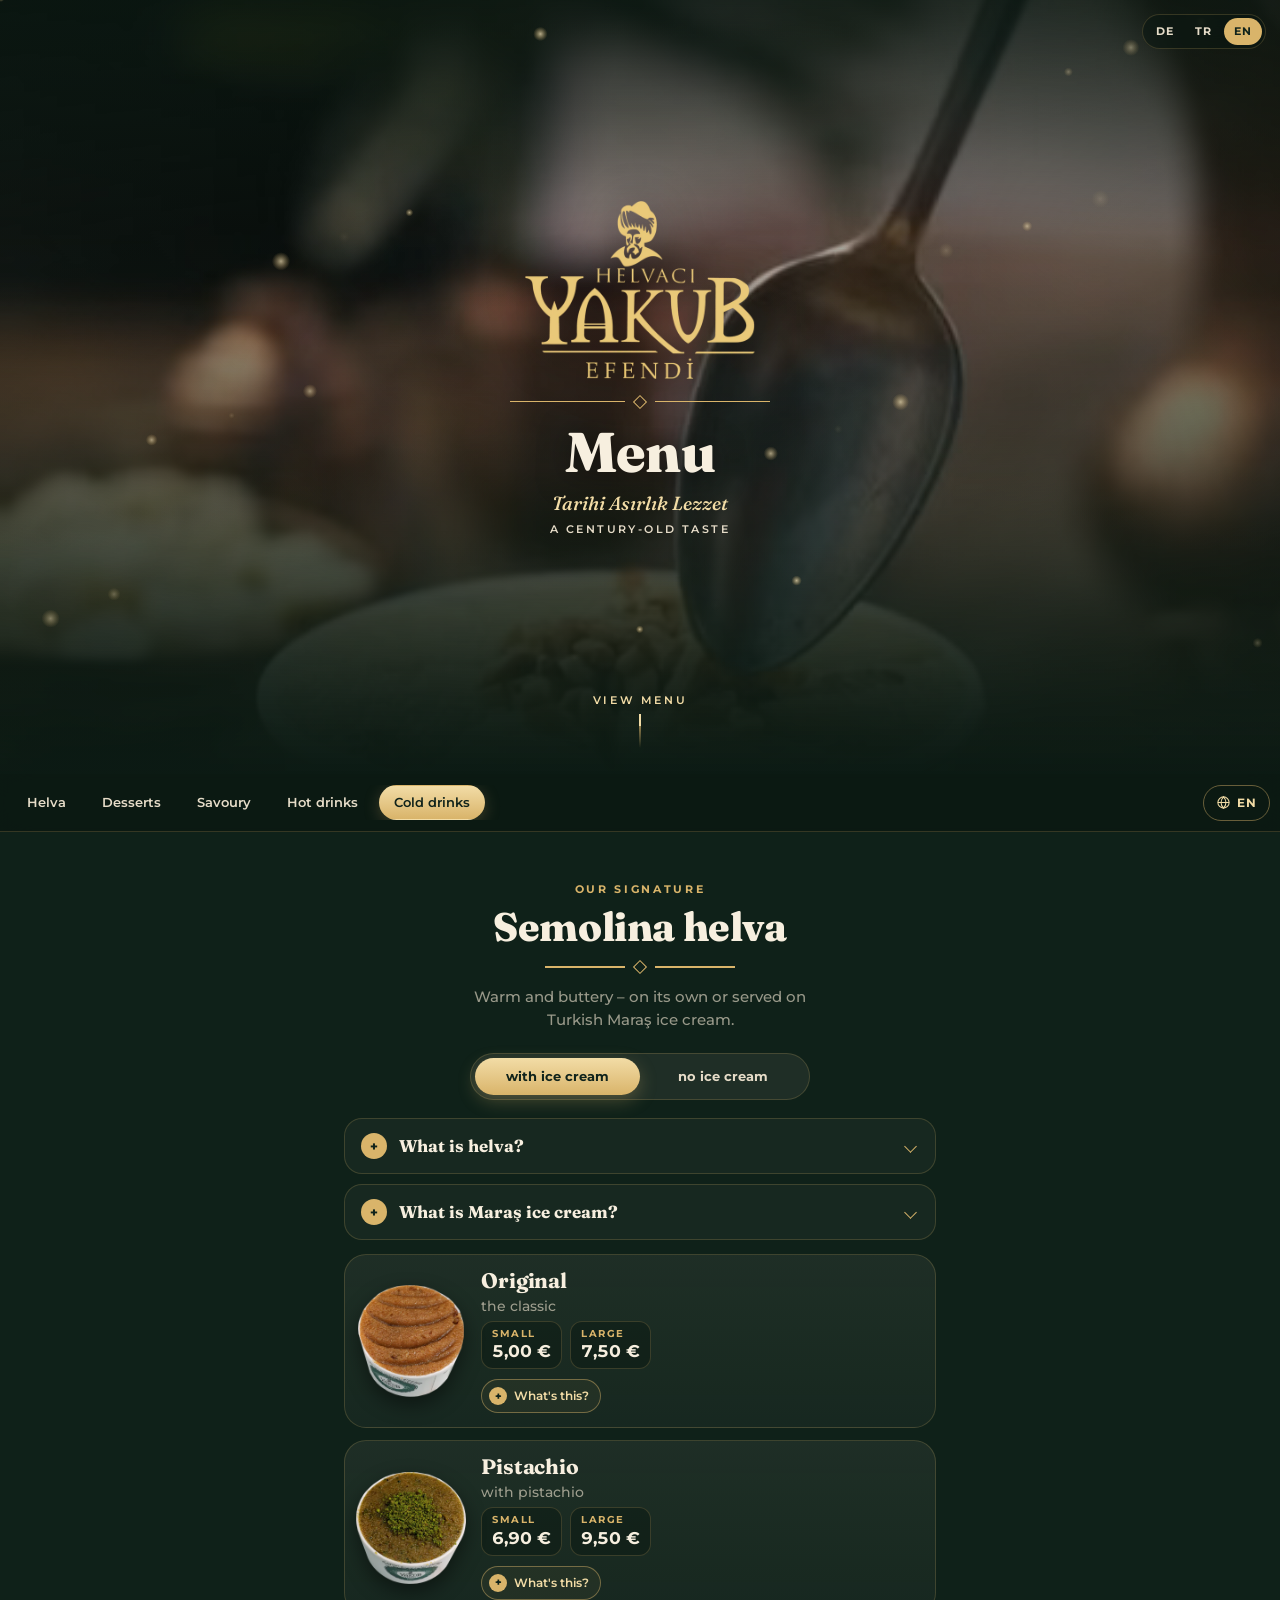
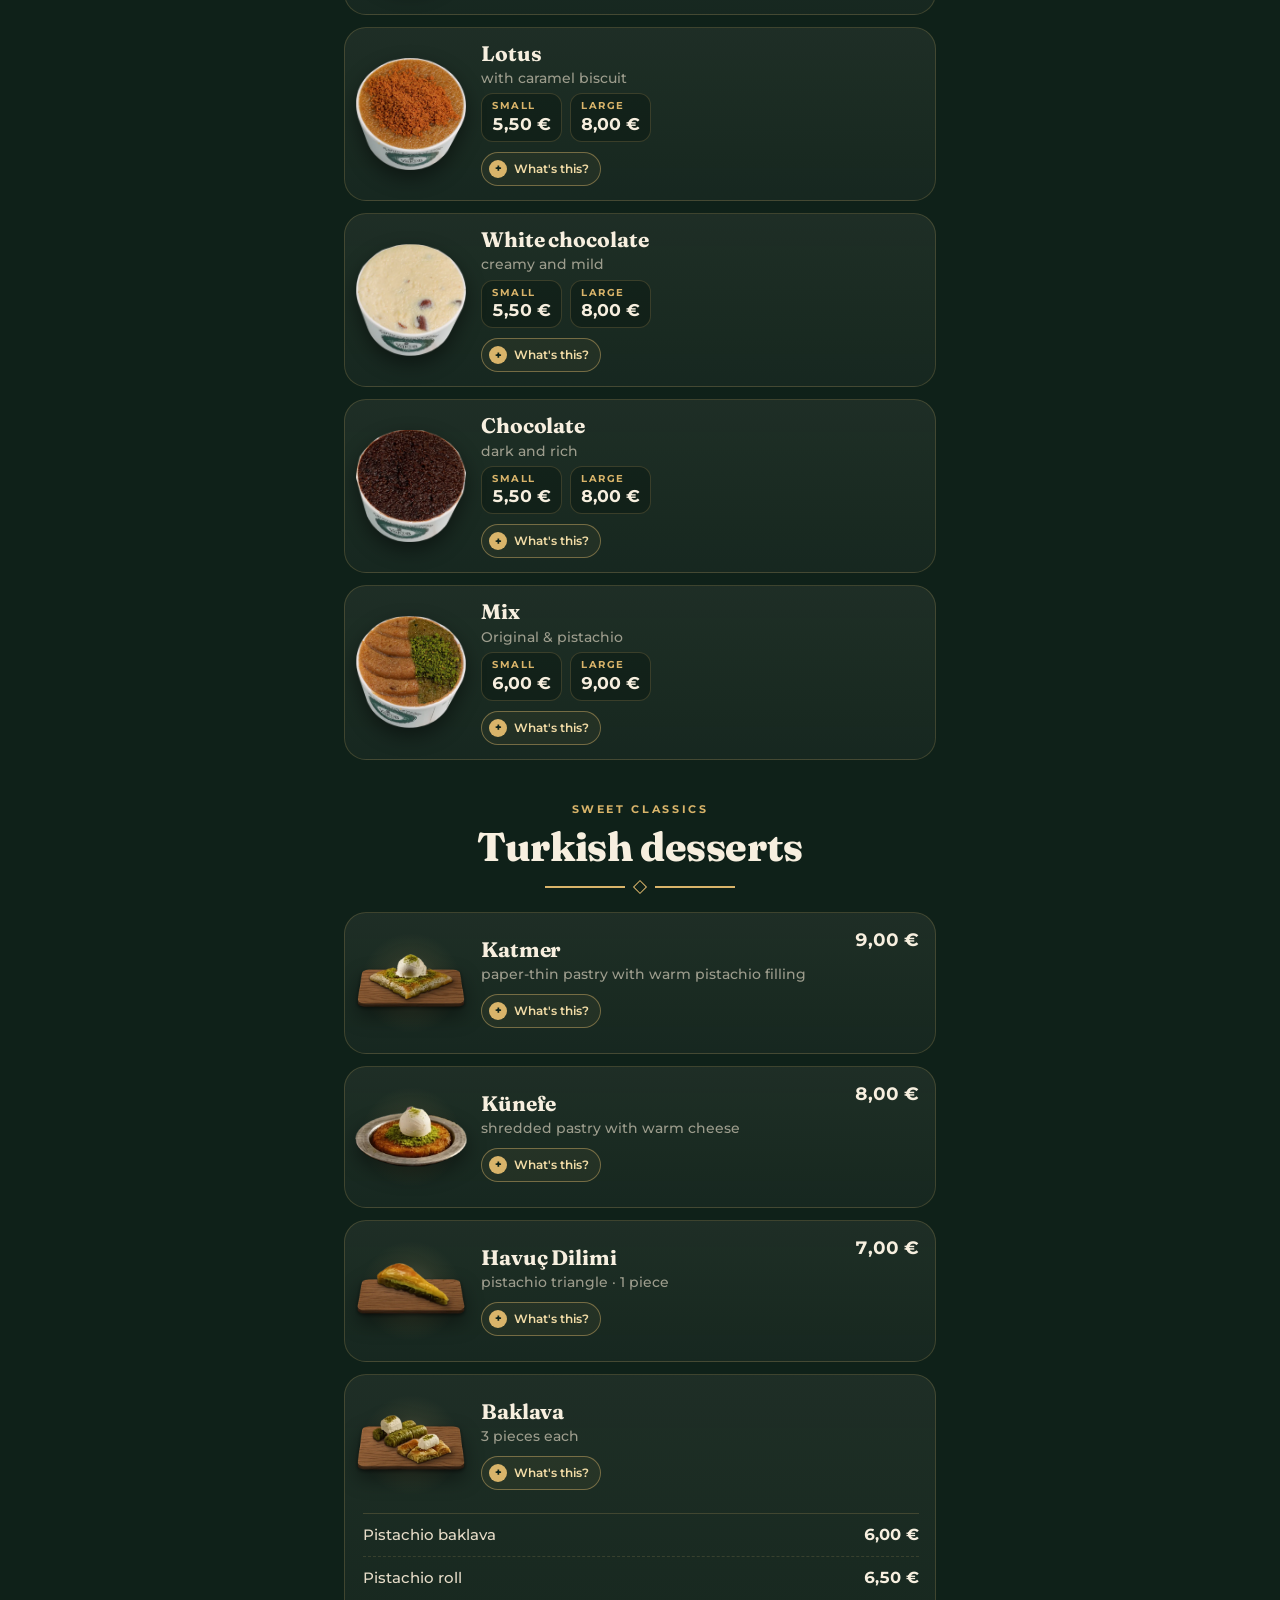
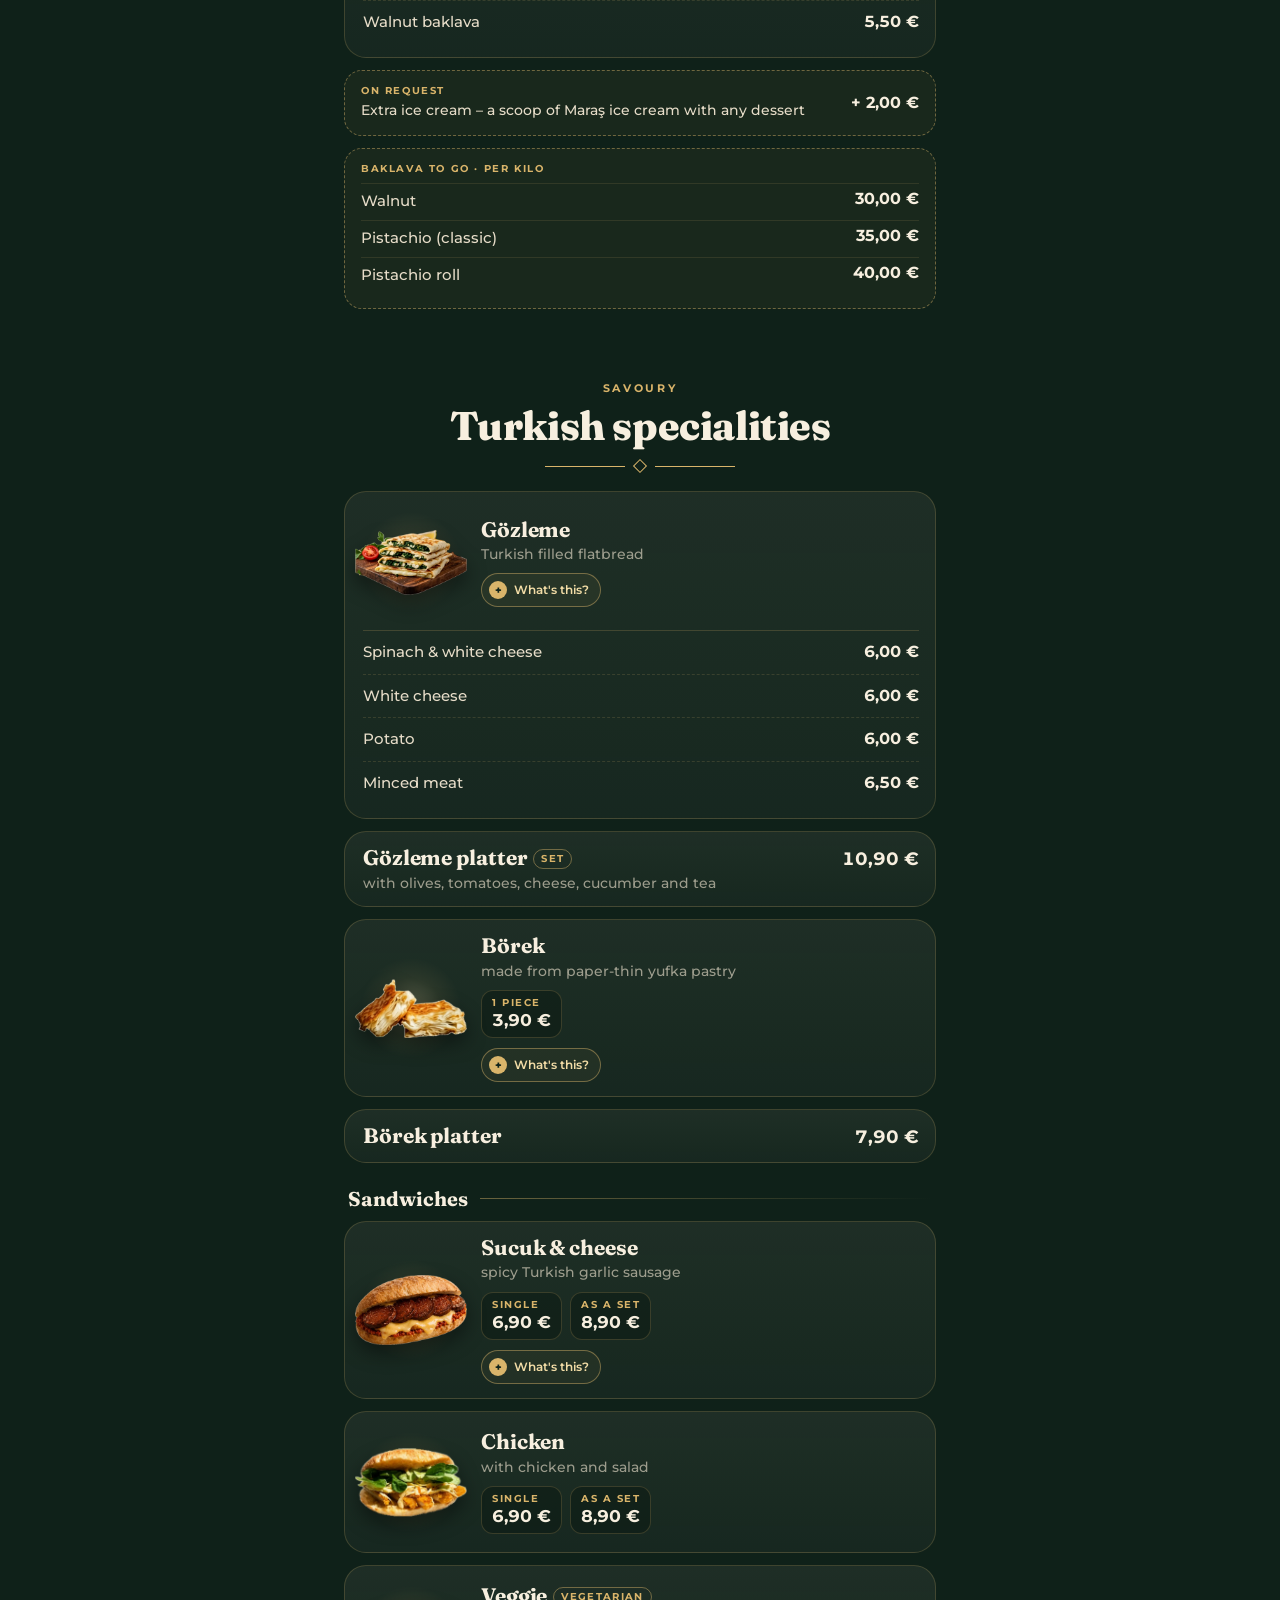
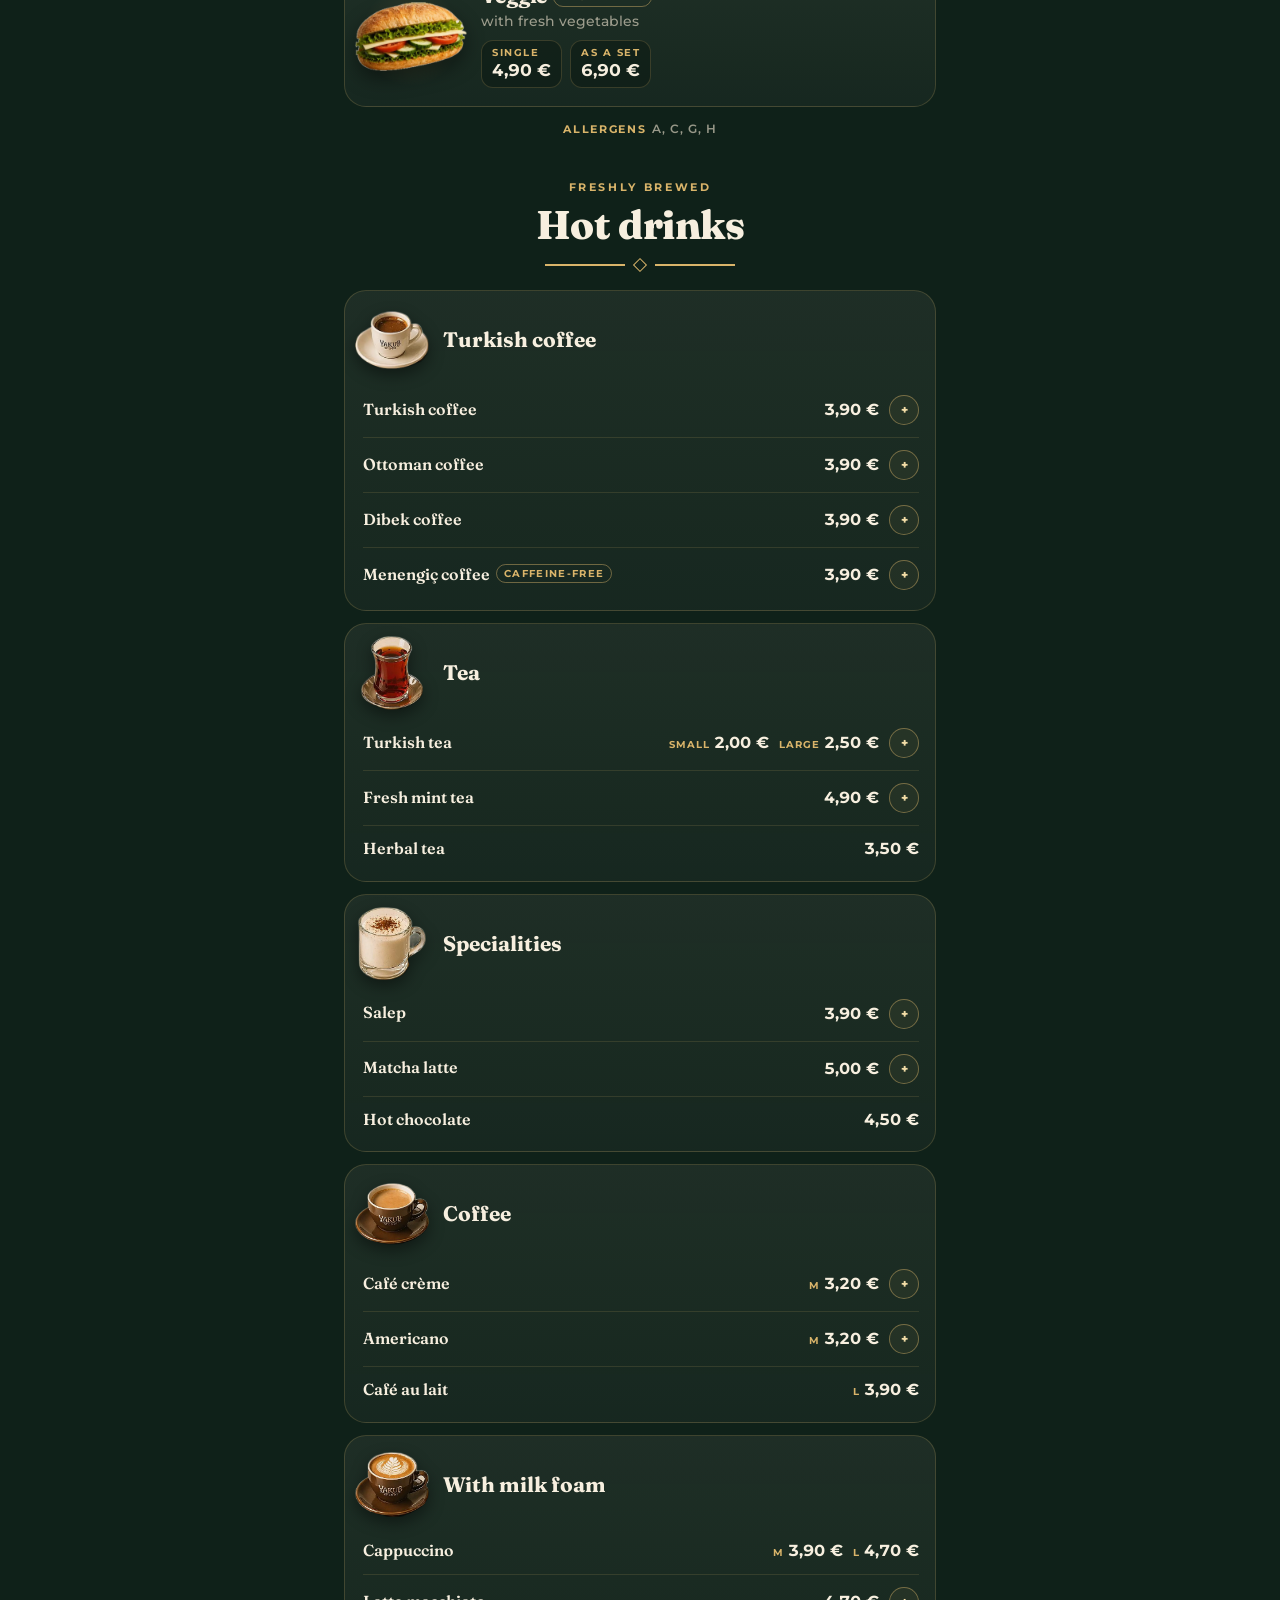
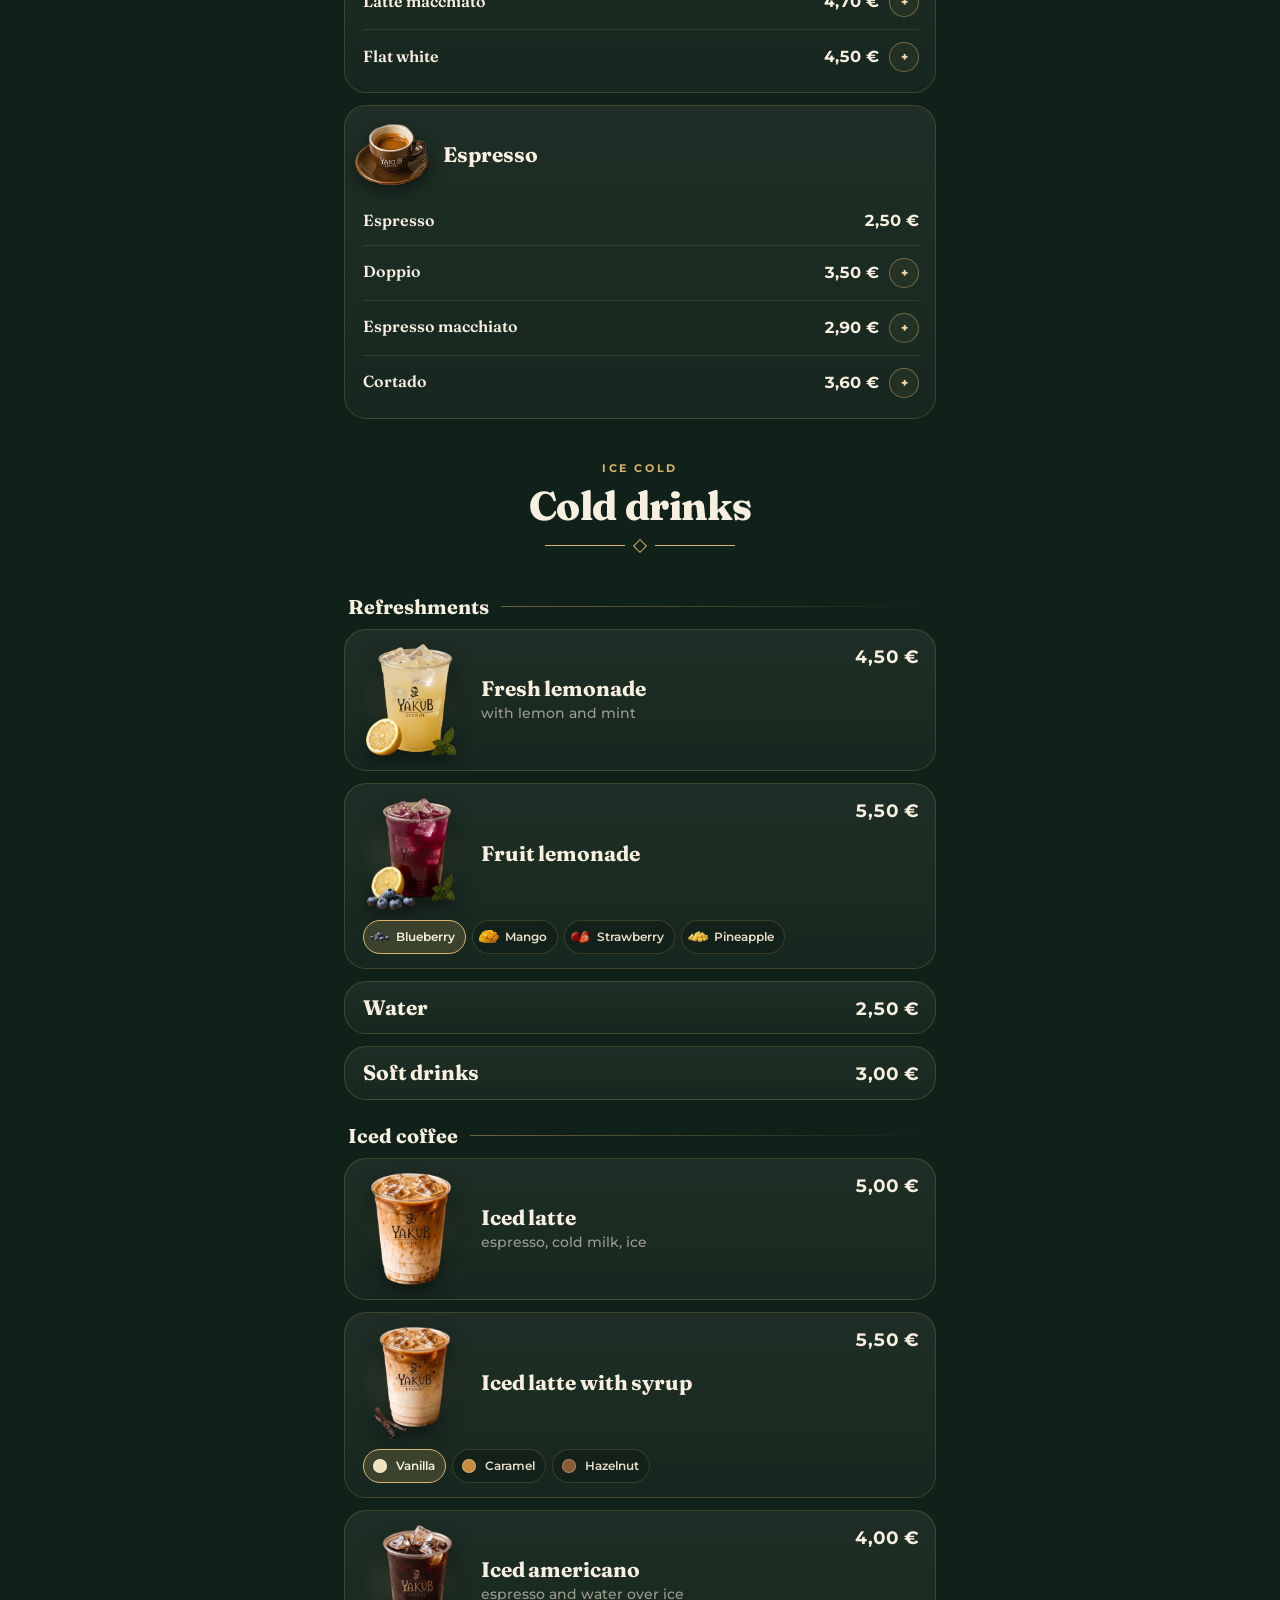
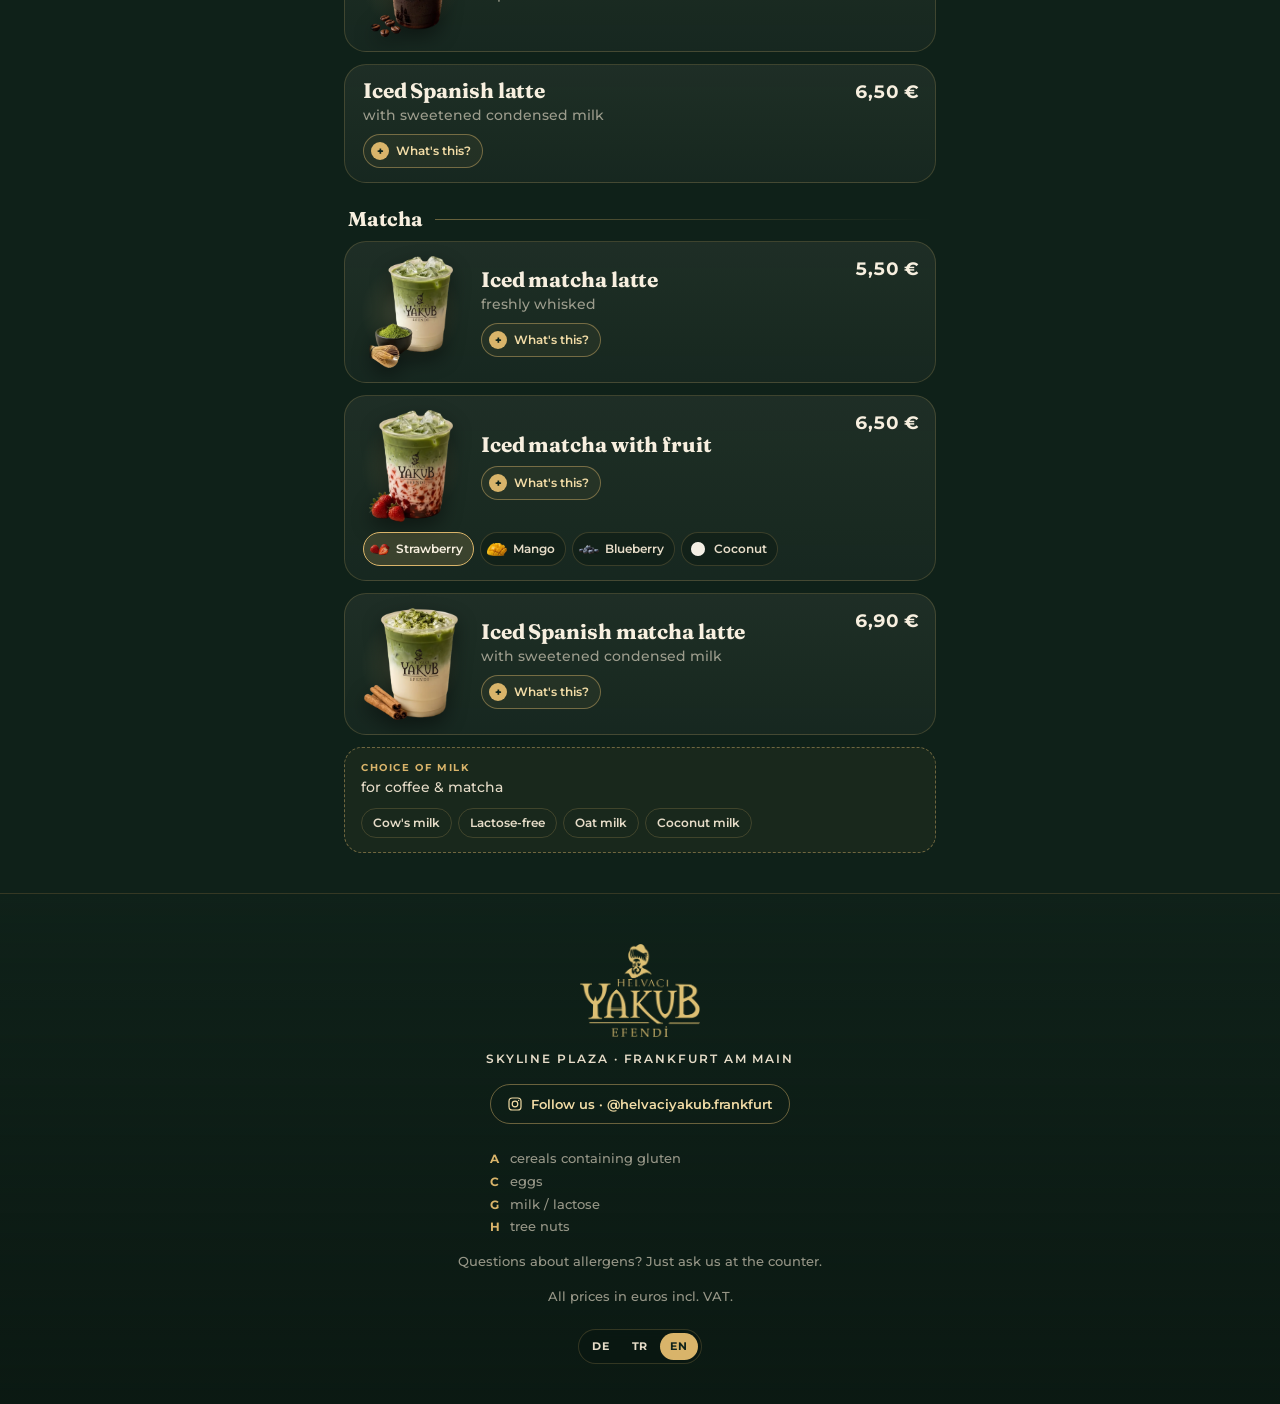
==== index.html @ 29be6451 "Digitale Speisekarte für den QR-Code Handy-Speisekarte im Stil der Bildschirmkarten: Helva mit Umsch" ====
<!doctype html>
<html lang="de">
  <head>
    <meta charset="utf-8" />
    <meta name="viewport" content="width=device-width, initial-scale=1, viewport-fit=cover" />
    <meta name="theme-color" content="#0f2119" />
    <meta name="color-scheme" content="dark" />
    <title>Helvacı Yakub Efendi – Speisekarte</title>
    <script>document.documentElement.classList.add("js");</script>
    <meta name="description" content="Speisekarte von Helvacı Yakub Efendi, Skyline Plaza Frankfurt: Buttergrießhelva, türkische Desserts, Spezialitäten und Getränke." />
    <link rel="icon" href="assets/brand/icon-48.png" />
    <link rel="apple-touch-icon" href="assets/brand/icon-180.png" />
    <link rel="preload" as="image" href="assets/video/hero.jpg" />
    <link rel="preload" href="assets/fonts/fraunces-normal-latin.woff2" as="font" type="font/woff2" crossorigin />
    <link rel="preload" href="assets/fonts/montserrat-latin.woff2" as="font" type="font/woff2" crossorigin />
    <style>
      @font-face {
        font-family: "Fraunces";
        font-style: normal;
        font-weight: 100 900;
        font-display: swap;
        src: url(assets/fonts/fraunces-normal-latin.woff2) format("woff2");
        unicode-range: U+0000-00FF, U+0131, U+0152-0153, U+02BB-02BC, U+02C6, U+02DA, U+02DC, U+0304, U+0308,
          U+0329, U+2000-206F, U+20AC, U+2122, U+2191, U+2193, U+2212, U+2215, U+FEFF, U+FFFD;
      }
      @font-face {
        font-family: "Fraunces";
        font-style: normal;
        font-weight: 100 900;
        font-display: swap;
        src: url(assets/fonts/fraunces-normal-latin-ext.woff2) format("woff2");
        unicode-range: U+0100-02BA, U+02BD-02C5, U+02C7-02CC, U+02CE-02D7, U+02DD-02FF, U+0304, U+0308, U+0329,
          U+1D00-1DBF, U+1E00-1E9F, U+1EF2-1EFF, U+2020, U+20A0-20AB, U+20AD-20C4, U+2113, U+2C60-2C7F, U+A720-A7FF;
      }
      @font-face {
        font-family: "Montserrat";
        font-style: normal;
        font-weight: 100 900;
        font-display: swap;
        src: url(assets/fonts/montserrat-latin.woff2) format("woff2");
        unicode-range: U+0000-00FF, U+0131, U+0152-0153, U+02BB-02BC, U+02C6, U+02DA, U+02DC, U+0304, U+0308,
          U+0329, U+2000-206F, U+20AC, U+2122, U+2191, U+2193, U+2212, U+2215, U+FEFF, U+FFFD;
      }
      @font-face {
        font-family: "Montserrat";
        font-style: normal;
        font-weight: 100 900;
        font-display: swap;
        src: url(assets/fonts/montserrat-latin-ext.woff2) format("woff2");
        unicode-range: U+0100-02BA, U+02BD-02C5, U+02C7-02CC, U+02CE-02D7, U+02DD-02FF, U+0304, U+0308, U+0329,
          U+1D00-1DBF, U+1E00-1E9F, U+1EF2-1EFF, U+2020, U+20A0-20AB, U+20AD-20C4, U+2113, U+2C60-2C7F, U+A720-A7FF;
      }
      @font-face {
        font-family: "Fraunces";
        font-style: italic;
        font-weight: 100 900;
        font-display: swap;
        src: url(assets/fonts/fraunces-italic-slogan.woff2) format("woff2");
      }
      :root {
        --bg: #0f2119;
        --bg-deep: #0a1711;
        --panel: rgba(247, 239, 223, 0.035);
        --panel-2: rgba(247, 239, 223, 0.065);
        --line: rgba(217, 180, 106, 0.2);
        --line-2: rgba(217, 180, 106, 0.45);
        --gold: #d9b46a;
        --gold-2: #f2dca6;
        --cream: #f7efdf;
        --cream-2: #e6dcc8;
        --muted: rgba(230, 220, 200, 0.64);
        --ease: cubic-bezier(0.2, 0.8, 0.2, 1);
        --r: 22px;
        --nav-h: 58px;
      }
      * { box-sizing: border-box; margin: 0; padding: 0; }
      html { -webkit-text-size-adjust: 100%; scroll-behavior: smooth; background: var(--bg-deep); }
      body {
        min-height: 100vh;
        background: var(--bg);
        color: var(--cream);
        font: 500 15px/1.5 "Montserrat", system-ui, sans-serif;
        -webkit-font-smoothing: antialiased;
        overflow-x: hidden;
      }
      img, video { display: block; max-width: 100%; }
      button { font: inherit; color: inherit; background: none; border: 0; cursor: pointer; -webkit-tap-highlight-color: transparent; }
      a { color: inherit; }
      .serif { font-family: "Fraunces", Georgia, serif; }

      /* ---------- Hintergrund (fest): grüne Lichter, osmanisches Muster ---------- */
      #bg { position: fixed; inset: 0; z-index: -1; overflow: hidden; background: var(--bg); pointer-events: none; }
      #bg::before {
        content: ""; position: absolute; inset: -20%;
        background:
          radial-gradient(40% 30% at 50% 0%, rgba(217, 180, 106, 0.12), transparent 70%),
          radial-gradient(60% 45% at 15% 30%, rgba(52, 104, 82, 0.45), transparent 70%),
          radial-gradient(55% 40% at 90% 75%, rgba(44, 90, 72, 0.35), transparent 70%);
        animation: drift 26s ease-in-out infinite alternate;
      }
      #bg::after {
        content: ""; position: absolute; inset: 0; opacity: 0.07;
        background-image: url("data:image/svg+xml,%3Csvg%20xmlns%3D%27http%3A//www.w3.org/2000/svg%27%20width%3D%27120%27%20height%3D%27120%27%20viewBox%3D%270%200%20120%20120%27%3E%3Cg%20fill%3D%27none%27%20stroke%3D%27%23d9b46a%27%20stroke-width%3D%271.5%27%3E%3Cpath%20d%3D%27M60%2018%20L72%2048%20L102%2060%20L72%2072%20L60%20102%20L48%2072%20L18%2060%20L48%2048%20Z%27/%3E%3Cpath%20d%3D%27M30%2030%20L90%2030%20L90%2090%20L30%2090%20Z%27%20transform%3D%27rotate%2845%2060%2060%29%27/%3E%3Ccircle%20cx%3D%2760%27%20cy%3D%2760%27%20r%3D%279%27/%3E%3Ccircle%20cx%3D%270%27%20cy%3D%270%27%20r%3D%275%27/%3E%3Ccircle%20cx%3D%27120%27%20cy%3D%270%27%20r%3D%275%27/%3E%3Ccircle%20cx%3D%270%27%20cy%3D%27120%27%20r%3D%275%27/%3E%3Ccircle%20cx%3D%27120%27%20cy%3D%27120%27%20r%3D%275%27/%3E%3C/g%3E%3C/svg%3E");
        background-size: 120px 120px;
        -webkit-mask-image: linear-gradient(to bottom, transparent, #000 25%, #000 75%, transparent);
        mask-image: linear-gradient(to bottom, transparent, #000 25%, #000 75%, transparent);
      }
      @keyframes drift { from { transform: translate3d(-3%, -2%, 0) scale(1); } to { transform: translate3d(3%, 2%, 0) scale(1.06); } }

      /* ---------- Kopf mit Video ---------- */
      .hero { position: relative; height: min(86svh, 780px); min-height: 560px; overflow: hidden; display: grid; place-items: center; isolation: isolate; }
      .hero-v { position: absolute; inset: 0; width: 100%; height: 100%; object-fit: cover; z-index: -2; transform: scale(1.06); animation: heroZoom 14s ease-out forwards; }
      @keyframes heroZoom { to { transform: scale(1); } }
      .hero-shade {
        position: absolute; inset: 0; z-index: -1;
        background:
          radial-gradient(120% 70% at 50% 42%, rgba(10, 23, 17, 0.12), rgba(10, 23, 17, 0.7) 78%),
          linear-gradient(to bottom, rgba(10, 23, 17, 0.7) 0%, rgba(10, 23, 17, 0.12) 30%, rgba(15, 33, 25, 0.5) 70%, var(--bg) 100%);
      }
      #dust { position: absolute; inset: 0; width: 100%; height: 100%; z-index: 0; pointer-events: none; }
      .hero-in { position: relative; z-index: 1; text-align: center; padding: 0 24px; margin-top: -4svh; }
      .logo-wrap { position: relative; width: min(56vw, 230px); margin: 0 auto; aspect-ratio: 520 / 402; }
      .js .logo-wrap { opacity: 0; transform: translateY(10px) scale(0.96); animation: rise 1.1s var(--ease) 0.15s forwards; }
      .logo-wrap img { width: 100%; height: 100%; filter: drop-shadow(0 6px 24px rgba(0, 0, 0, 0.45)); }
      .logo-shine {
        position: absolute; inset: 0; overflow: hidden;
        -webkit-mask: url("assets/brand/logo-gold.webp") center / 100% 100% no-repeat; mask: url("assets/brand/logo-gold.webp") center / 100% 100% no-repeat;
      }
      .logo-shine::after {
        content: ""; position: absolute; top: -20%; bottom: -20%; width: 45%; left: -60%;
        background: linear-gradient(100deg, transparent, rgba(255, 248, 225, 0.95), transparent);
        animation: shine 5.5s var(--ease) 1.2s infinite;
      }
      @keyframes shine { 0% { left: -60%; } 22%, 100% { left: 120%; } }
      .orn { display: flex; align-items: center; justify-content: center; gap: 10px; margin: 18px auto 0; width: min(64vw, 260px); }
      .orn i { flex: 1; height: 1.5px; background: var(--gold); transition: transform 1s var(--ease) 0.2s; }
      .js .orn i { transform: scaleX(0); }
      .orn i:first-child { transform-origin: 100% 50%; }
      .orn i:last-child { transform-origin: 0 50%; }
      .orn b { width: 10px; height: 10px; border: 1.5px solid var(--gold); transform: rotate(45deg); transition: transform 0.7s var(--ease); }
      .js .orn b { transform: rotate(45deg) scale(0); }
      .js .ready .hero .orn i, .js .in .orn i { transform: scaleX(1); }
      .js .ready .hero .orn b, .js .in .orn b { transform: rotate(45deg) scale(1); }
      .hero .orn i { transition-delay: 0.7s; }
      .hero .orn b { transition-delay: 0.55s; }
      .hero h1 { font: 800 clamp(40px, 12vw, 56px)/1.04 "Fraunces", serif; letter-spacing: -0.015em; margin-top: 16px; text-shadow: 0 4px 30px rgba(0, 0, 0, 0.5); }
      .slogan { font: italic 500 19px/1.3 "Fraunces", serif; color: var(--gold-2); margin-top: 10px; }
      .slogan-sub { font: 600 11px/1.4 "Montserrat", sans-serif; letter-spacing: 0.22em; text-transform: uppercase; color: var(--cream-2); margin-top: 6px; }
      .js .hero h1 { opacity: 0; animation: rise 1s var(--ease) 0.6s forwards; }
      .js .slogan { opacity: 0; animation: rise 1s var(--ease) 0.8s forwards; }
      .js .slogan-sub { opacity: 0; animation: rise 1s var(--ease) 0.95s forwards; }
      .slogan-sub:empty { display: none; }
      @keyframes rise { to { opacity: 1; transform: none; } }
      .cue { position: absolute; bottom: 26px; left: 0; right: 0; width: max-content; margin: 0 auto; z-index: 2; display: flex; flex-direction: column; align-items: center; gap: 8px; text-decoration: none; font: 600 11px/1 "Montserrat"; letter-spacing: 0.24em; text-transform: uppercase; color: var(--gold-2); }
      .js .cue { opacity: 0; animation: rise 1s var(--ease) 1.3s forwards; }
      .cue i { width: 1.5px; height: 34px; background: linear-gradient(var(--gold), transparent); position: relative; overflow: hidden; }
      .cue i::after { content: ""; position: absolute; left: 0; width: 100%; height: 12px; background: var(--gold-2); animation: drop 2s ease-in-out infinite; }
      @keyframes drop { from { top: -12px; } to { top: 34px; } }

      /* ---------- Sprachwahl ---------- */
      .lang { display: inline-flex; gap: 2px; padding: 3px; border-radius: 99px; background: rgba(10, 23, 17, 0.55); border: 1px solid var(--line); backdrop-filter: blur(10px); -webkit-backdrop-filter: blur(10px); }
      .lang button { font: 700 11px/1 "Montserrat"; letter-spacing: 0.08em; padding: 8px 10px; border-radius: 99px; color: var(--cream-2); transition: background 0.3s, color 0.3s; }
      .lang button[aria-pressed="true"] { background: var(--gold); color: #10231b; }
      .hero > .lang { position: absolute; top: max(14px, env(safe-area-inset-top)); right: 14px; z-index: 3; }
      .js .hero > .lang { opacity: 0; animation: rise 0.8s var(--ease) 0.4s forwards; }

      /* ---------- Navigation (klebt oben) ---------- */
      .nav { position: sticky; top: 0; z-index: 30; display: flex; align-items: center; gap: 8px; height: var(--nav-h); padding: 0 10px 0 0; background: rgba(11, 24, 18, 0.82); backdrop-filter: blur(16px) saturate(1.2); -webkit-backdrop-filter: blur(16px) saturate(1.2); border-bottom: 1px solid var(--line); }
      .chips { flex: 1; display: flex; gap: 6px; overflow-x: auto; scrollbar-width: none; padding: 0 12px; scroll-snap-type: x proximity; -webkit-mask-image: linear-gradient(90deg, transparent, #000 12px, #000 calc(100% - 18px), transparent); mask-image: linear-gradient(90deg, transparent, #000 12px, #000 calc(100% - 18px), transparent); }
      .chips::-webkit-scrollbar { display: none; }
      .chip { flex: none; display: inline-block; text-decoration: none; scroll-snap-align: start; font: 600 13px/1 "Montserrat"; padding: 10px 14px; border-radius: 99px; color: var(--cream-2); border: 1px solid transparent; transition: background 0.35s, color 0.35s, border-color 0.35s; white-space: nowrap; }
      .chip.on { background: linear-gradient(180deg, var(--gold-2), var(--gold)); color: #10231b; box-shadow: 0 4px 16px rgba(217, 180, 106, 0.25); }
      .lm { position: relative; flex: none; }
      .lm-btn { display: inline-flex; align-items: center; gap: 6px; height: 36px; padding: 0 12px; border-radius: 99px; border: 1px solid var(--line-2); font: 700 12px/1 "Montserrat"; letter-spacing: 0.08em; color: var(--gold-2); }
      .lm-btn svg { width: 15px; height: 15px; }
      .lm-menu { position: absolute; right: 0; top: 44px; display: grid; gap: 2px; padding: 6px; min-width: 132px; border-radius: 16px; background: rgba(11, 24, 18, 0.97); border: 1px solid var(--line-2); box-shadow: 0 16px 40px rgba(0, 0, 0, 0.5); opacity: 0; transform: translateY(-6px) scale(0.98); transform-origin: top right; pointer-events: none; transition: opacity 0.25s, transform 0.3s var(--ease); }
      .lm.open .lm-menu { opacity: 1; transform: none; pointer-events: auto; }
      .lm-menu button { display: flex; justify-content: space-between; align-items: center; gap: 12px; padding: 10px 12px; border-radius: 10px; font: 600 14px/1 "Montserrat"; color: var(--cream-2); text-align: left; }
      .lm-menu button small { font: 700 10px/1 "Montserrat"; letter-spacing: 0.12em; color: var(--gold); }
      .lm-menu button[aria-pressed="true"] { background: rgba(217, 180, 106, 0.16); color: var(--cream); }

      /* ---------- Kategorien ---------- */
      main { max-width: 620px; margin: 0 auto; padding: 8px 14px 40px; }
      .cat { padding-top: 44px; scroll-margin-top: calc(var(--nav-h) - 8px); }
      .cat-h { text-align: center; padding: 0 10px 20px; }
      .kicker { font: 700 11px/1 "Montserrat"; letter-spacing: 0.24em; text-transform: uppercase; color: var(--gold); }
      .cat-h h2 { font: 800 clamp(30px, 9vw, 40px)/1.08 "Fraunces", serif; letter-spacing: -0.01em; margin-top: 10px; }
      .cat-h .orn { margin-top: 14px; width: 190px; }
      .intro { color: var(--muted); margin: 14px auto 0; max-width: 34ch; font-size: 15px; }

      .js .rv { opacity: 0; transform: translateY(22px); transition: opacity 0.8s var(--ease), transform 0.8s var(--ease); transition-delay: var(--d, 0ms); }
      .js .rv.in { opacity: 1; transform: none; }

      /* Umschalter mit / ohne Eis */
      .mode { display: flex; justify-content: center; margin: 2px 0 18px; }
      .seg { position: relative; display: grid; grid-template-columns: 1fr 1fr; padding: 4px; border-radius: 99px; background: var(--panel-2); border: 1px solid var(--line); width: min(100%, 340px); }
      .seg::before { content: ""; position: absolute; top: 4px; bottom: 4px; left: 4px; width: calc(50% - 4px); border-radius: 99px; background: linear-gradient(180deg, var(--gold-2), var(--gold)); transition: transform 0.45s var(--ease); box-shadow: 0 6px 18px rgba(217, 180, 106, 0.28); }
      .seg[data-mode="ohne"]::before { transform: translateX(100%); }
      .seg button { position: relative; z-index: 1; font: 700 13px/1 "Montserrat"; padding: 12px 10px; border-radius: 99px; color: var(--cream-2); transition: color 0.35s; }
      .seg[data-mode="mit"] button[data-mode="mit"], .seg[data-mode="ohne"] button[data-mode="ohne"] { color: #10231b; }

      .goods { display: grid; gap: 10px; margin-bottom: 14px; }
      .list { display: grid; gap: 12px; }

      /* ---------- Produktkarte ---------- */
      .item { position: relative; border-radius: var(--r); background: linear-gradient(180deg, var(--panel-2), var(--panel)); border: 1px solid var(--line); overflow: hidden; }
      .item::before { content: ""; position: absolute; inset: 0; border-radius: inherit; pointer-events: none; background: linear-gradient(115deg, transparent 35%, rgba(242, 220, 166, 0.16) 50%, transparent 65%) -150% 0 / 250% 100% no-repeat; }
      .item.open::before { animation: sweep 1.2s var(--ease); }
      @keyframes sweep { to { background-position: 150% 0; } }
      .item.open { border-color: var(--line-2); }
      .item-main { display: grid; grid-template-columns: 96px 1fr auto; gap: 14px; align-items: center; padding: 14px 16px 14px 10px; }
      .item.nopic .item-main { grid-template-columns: 1fr auto; padding-left: 18px; }
      .pic { position: relative; width: 96px; height: 96px; display: grid; place-items: center; }
      .plate { position: absolute; inset: 6px; border-radius: 50%; background: radial-gradient(closest-side, rgba(242, 220, 166, 0.28), rgba(217, 180, 106, 0.08) 60%, transparent); }
      .pic img { position: absolute; max-width: 100%; max-height: 100%; object-fit: contain; filter: drop-shadow(0 8px 10px rgba(0, 0, 0, 0.45)); animation: float 6s ease-in-out infinite; animation-delay: var(--fd, 0s); transition: opacity 0.45s ease; }
      .pic img.b { opacity: 0; }
      @keyframes float { 0%, 100% { transform: translateY(0); } 50% { transform: translateY(-3px); } }
      .txt { min-width: 0; }
      .txt h3 { font: 700 21px/1.12 "Fraunces", serif; letter-spacing: -0.005em; }
      .sub { color: var(--muted); font-size: 13.5px; line-height: 1.35; margin-top: 4px; }
      .tag { display: inline-block; vertical-align: 3px; margin-left: 6px; font: 700 9.5px/1 "Montserrat"; letter-spacing: 0.14em; text-transform: uppercase; color: var(--gold); border: 1px solid var(--line-2); border-radius: 99px; padding: 4px 7px; }
      .price { font: 700 18px/1 "Montserrat"; font-variant-numeric: tabular-nums; white-space: nowrap; text-align: right; align-self: start; padding-top: 4px; }
      .what { display: inline-flex; align-items: center; gap: 7px; margin-top: 10px; font: 600 12px/1 "Montserrat"; color: var(--gold-2); padding: 7px 11px 7px 7px; border-radius: 99px; border: 1px solid var(--line-2); background: rgba(217, 180, 106, 0.06); transition: background 0.3s; }
      .what .q { width: 18px; height: 18px; border-radius: 50%; display: grid; place-items: center; background: var(--gold); color: #10231b; font: 800 11px/1 "Montserrat"; transition: transform 0.45s var(--ease); }
      .open .what { background: rgba(217, 180, 106, 0.16); }
      .open .what .q { transform: rotate(135deg); }
      .what .x { display: none; }

      /* Preis-Kacheln (Helva, Sandwiches, Größen) */
      .pills { display: flex; gap: 8px; margin-top: 10px; flex-wrap: wrap; }
      .pill { min-width: 78px; padding: 7px 10px 8px; border-radius: 12px; background: rgba(10, 23, 17, 0.45); border: 1px solid var(--line); }
      .pill small { display: block; font: 700 9.5px/1 "Montserrat"; letter-spacing: 0.16em; text-transform: uppercase; color: var(--gold); }
      .pill b { display: block; margin-top: 5px; font: 700 17px/1 "Montserrat"; font-variant-numeric: tabular-nums; }
      .pill b.flip { animation: flip 0.5s var(--ease); }
      @keyframes flip { 0% { opacity: 1; transform: none; } 45% { opacity: 0; transform: translateY(-8px); } 55% { opacity: 0; transform: translateY(8px); } 100% { opacity: 1; transform: none; } }

      /* Sorten */
      .flavors { display: flex; flex-wrap: wrap; gap: 6px; margin: -4px 16px 14px 18px; }
      .fl { display: inline-flex; align-items: center; gap: 6px; font: 600 12px/1 "Montserrat"; padding: 6px 10px 6px 6px; border-radius: 99px; border: 1px solid var(--line); background: rgba(10, 23, 17, 0.4); color: var(--cream-2); transition: all 0.3s; }
      .fl img { width: 20px; height: 20px; object-fit: contain; }
      .fl .dot { width: 14px; height: 14px; border-radius: 50%; margin: 3px; box-shadow: inset 0 0 0 1px rgba(255, 255, 255, 0.25); }
      .fl.on { border-color: var(--gold); background: rgba(217, 180, 106, 0.18); color: var(--cream); }

      /* Varianten-Liste */
      .vars { list-style: none; margin: -2px 16px 14px 18px; border-top: 1px solid var(--line); }
      .vars li { display: flex; align-items: baseline; gap: 8px; padding: 10px 0; border-bottom: 1px dashed rgba(217, 180, 106, 0.16); }
      .vars li:last-child { border-bottom: 0; }
      .vars span { flex: 1; font-size: 15px; color: var(--cream-2); }
      .vars b { font: 700 16px/1 "Montserrat"; font-variant-numeric: tabular-nums; }

      /* Erklär-Fläche */
      .more { display: grid; grid-template-rows: 1fr; transition: grid-template-rows 0.55s var(--ease); }
      .js .more { grid-template-rows: 0fr; }
      .js .open > .more { grid-template-rows: 1fr; }
      .more-in { min-height: 0; overflow: hidden; }
      .explain { display: grid; grid-template-columns: 1fr; gap: 14px; align-items: center; margin: 0 14px 16px; padding: 14px; border-radius: 18px; background: rgba(10, 23, 17, 0.55); border: 1px solid var(--line); transition: opacity 0.5s ease 0.1s, transform 0.6s var(--ease) 0.1s; }
      .js .explain { opacity: 0; transform: translateY(-8px); }
      .js .open .explain { opacity: 1; transform: none; }
      .explain.wide { grid-template-columns: 1fr; }
      .media { position: relative; border-radius: 14px; overflow: hidden; aspect-ratio: 16 / 10; max-height: 220px; background: radial-gradient(closest-side, rgba(242, 220, 166, 0.22), rgba(217, 180, 106, 0.05) 70%, transparent); }
      .media video, .media .vposter { position: absolute; inset: 0; width: 100%; height: 100%; object-fit: cover; transform: scale(1.08); transition: transform 1.4s var(--ease); }
      .open .media video, .open .media .vposter, html:not(.js) .media .vposter { transform: scale(1); }
      html:not(.js) .media video { display: none; }
      .media.img img { position: absolute; inset: 8% 10%; width: 80%; height: 84%; object-fit: contain; filter: drop-shadow(0 10px 14px rgba(0, 0, 0, 0.5)); }
      .open .media.img img { animation: kb 9s ease-in-out infinite alternate; }
      @keyframes kb { from { transform: scale(1) translateY(0); } to { transform: scale(1.08) translateY(-3%); } }
      .media::after { content: ""; position: absolute; inset: 0; border-radius: inherit; box-shadow: inset 0 0 0 1px rgba(242, 220, 166, 0.25); pointer-events: none; }
      .explain p { font-size: 14.5px; line-height: 1.55; color: var(--cream-2); }
      .explain .e-h { font: 700 11px/1 "Montserrat"; letter-spacing: 0.2em; text-transform: uppercase; color: var(--gold); margin-bottom: 8px; }
      .explain.vid { grid-template-columns: 1fr; }
      .explain.vid .media { aspect-ratio: 1 / 1; max-height: 340px; }

      /* Gut zu wissen (Helva) */
      .good { border-radius: 18px; border: 1px solid var(--line); background: var(--panel); overflow: hidden; }
      .good > button { width: 100%; display: flex; align-items: center; gap: 12px; padding: 14px 16px; text-align: left; }
      .good .q { flex: none; width: 26px; height: 26px; border-radius: 50%; display: grid; place-items: center; background: var(--gold); color: #10231b; font: 800 13px/1 "Montserrat"; transition: transform 0.45s var(--ease); }
      .good.open .q { transform: rotate(135deg); }
      .good .gt { flex: 1; font: 700 17px/1.2 "Fraunces", serif; }
      .good .chev { width: 9px; height: 9px; border-right: 1.5px solid var(--gold); border-bottom: 1.5px solid var(--gold); transform: rotate(45deg); transition: transform 0.45s var(--ease); margin-right: 4px; }
      .good.open .chev { transform: rotate(225deg); }
      .good .explain { margin-top: 0; }

      /* Gruppen (Getränke) */
      .group { border-radius: var(--r); border: 1px solid var(--line); background: linear-gradient(180deg, var(--panel-2), var(--panel)); overflow: hidden; }
      .group-h { display: flex; align-items: center; gap: 14px; padding: 12px 16px 6px 10px; }
      .gpic { position: relative; width: 74px; height: 74px; display: grid; place-items: center; flex: none; }
      .gpic img { position: absolute; max-width: 100%; max-height: 100%; object-fit: contain; filter: drop-shadow(0 6px 8px rgba(0, 0, 0, 0.45)); animation: float 6s ease-in-out infinite; animation-delay: var(--fd, 0s); }
      .group-h h3 { font: 700 21px/1.12 "Fraunces", serif; }
      .sgroup-h { display: flex; align-items: center; gap: 12px; margin: 26px 4px 12px; }
      .sgroup-h h3 { font: 700 20px/1 "Fraunces", serif; white-space: nowrap; }
      .sgroup-h::after { content: ""; flex: 1; height: 1px; background: linear-gradient(90deg, var(--line-2), transparent); }
      .sgroup-h .cols { display: flex; gap: 8px; order: 3; }
      .rows { list-style: none; padding: 0 16px 8px 18px; }
      .rowi { border-top: 1px solid rgba(217, 180, 106, 0.14); }
      .rowi:first-child { border-top: 0; }
      .row-main { display: flex; align-items: center; gap: 10px; padding: 12px 0; }
      .row-main .rt { flex: 1; min-width: 0; }
      .row-main .rn { font: 600 16px/1.25 "Fraunces", serif; color: var(--cream); }
      .row-main .rs { display: block; font-size: 12.5px; color: var(--muted); margin-top: 2px; }
      .row-main .rp { font: 700 16px/1 "Montserrat"; font-variant-numeric: tabular-nums; white-space: nowrap; }
      .row-main .rp em { font-style: normal; font: 700 10px/1 "Montserrat"; letter-spacing: 0.1em; color: var(--gold); margin: 0 4px 0 10px; text-transform: uppercase; }
      .row-main .rp em:first-child { margin-left: 0; }
      .qbtn { flex: none; width: 30px; height: 30px; border-radius: 50%; display: grid; place-items: center; border: 1px solid var(--line-2); color: var(--gold-2); font: 800 12px/1 "Montserrat"; background: rgba(217, 180, 106, 0.06); transition: transform 0.45s var(--ease), background 0.3s; }
      .rowi.open .qbtn { transform: rotate(135deg); background: rgba(217, 180, 106, 0.2); }
      .rowi .explain { margin: 0 0 14px; }
      .rowi .explain.noimg { grid-template-columns: 1fr; }

      /* Hinweise */
      .note { display: flex; align-items: center; gap: 12px; margin-top: 12px; padding: 14px 16px; border-radius: 18px; border: 1px dashed var(--line-2); background: rgba(217, 180, 106, 0.05); }
      .note .nl { font: 700 10px/1.2 "Montserrat"; letter-spacing: 0.16em; text-transform: uppercase; color: var(--gold); }
      .note .nt { flex: 1; font-size: 14px; color: var(--cream-2); margin-top: 3px; }
      .note b { font: 700 16px/1 "Montserrat"; white-space: nowrap; }
      .note.block { display: block; }
      .note.block ul { list-style: none; margin-top: 8px; }
      .note.block li { display: flex; justify-content: space-between; padding: 7px 0; border-top: 1px solid rgba(217, 180, 106, 0.12); font-size: 14.5px; color: var(--cream-2); }
      .note.block li b { color: var(--cream); }
      .milk { display: flex; flex-wrap: wrap; gap: 6px; margin-top: 10px; }
      .milk span { font: 600 12px/1 "Montserrat"; padding: 8px 11px; border-radius: 99px; border: 1px solid var(--line); color: var(--cream-2); }
      .allerg { text-align: center; margin-top: 14px; font: 600 11.5px/1.4 "Montserrat"; letter-spacing: 0.08em; color: var(--muted); }
      .allerg b { color: var(--gold); letter-spacing: 0.16em; text-transform: uppercase; font-size: 10.5px; margin-right: 6px; }

      /* ---------- Fuß ---------- */
      footer { text-align: center; padding: 50px 22px calc(40px + env(safe-area-inset-bottom)); border-top: 1px solid var(--line); background: linear-gradient(180deg, transparent, rgba(10, 23, 17, 0.8)); }
      footer .flogo { width: 120px; margin: 0 auto; opacity: 0.95; }
      footer .place { margin-top: 14px; font: 600 12px/1.4 "Montserrat"; letter-spacing: 0.16em; text-transform: uppercase; color: var(--cream-2); }
      footer .insta { display: inline-flex; align-items: center; gap: 8px; margin-top: 16px; padding: 11px 16px; border-radius: 99px; border: 1px solid var(--line-2); text-decoration: none; font: 600 13px/1 "Montserrat"; color: var(--gold-2); }
      footer .insta svg { width: 16px; height: 16px; }
      footer .legend { display: grid; grid-template-columns: auto 1fr; gap: 4px 10px; max-width: 300px; margin: 26px auto 0; text-align: left; font-size: 12.5px; color: var(--muted); }
      footer .legend b { color: var(--gold); font: 700 12px/1.5 "Montserrat"; }
      footer .fnote, footer .vat { margin-top: 16px; font-size: 12.5px; color: var(--muted); }
      footer .lang { margin-top: 22px; }

      /* Tippflächen mindestens ~44 px, ohne die Optik zu ändern */
      .what, .qbtn, .fl, .chip, .lm-btn, .lang button { position: relative; }
      .what::after, .fl::after { content: ""; position: absolute; inset: -6px -4px; }
      .qbtn::after, .lm-btn::after { content: ""; position: absolute; inset: -7px; border-radius: 50%; }
      .chip::after { content: ""; position: absolute; inset: -6px -2px; }
      .lang button::after { content: ""; position: absolute; inset: -6px -1px; }
      main { padding-left: max(14px, env(safe-area-inset-left)); padding-right: max(14px, env(safe-area-inset-right)); }
      @media (max-width: 370px) {
        main { padding-left: 10px; padding-right: 10px; }
        .item-main { grid-template-columns: 82px 1fr auto; gap: 11px; padding: 12px 13px 12px 7px; }
        .pic { width: 82px; height: 82px; }
        .txt h3 { font-size: 19.5px; }
        .price { font-size: 17px; }
        .pill { min-width: 70px; padding: 7px 9px 8px; }
        .pill b { font-size: 16px; }
        .chip { padding: 10px 12px; font-size: 12.5px; }
        .rows { padding: 0 13px 8px 14px; }
      }
      @media (min-width: 640px) {
        .item-main { grid-template-columns: 112px 1fr auto; }
        .pic { width: 112px; height: 112px; }
      }
      /* Ohne Skript (z. B. WhatsApp-Vorschau): Karte vollständig, Erklärungen offen, Schalter ausgeblendet */
      .nojs { display: none; }
      html:not(.js) .nojs { display: block; }
      html:not(.js) .what, html:not(.js) .qbtn, html:not(.js) .good .q, html:not(.js) .good .chev,
      html:not(.js) .lang, html:not(.js) .lm, html:not(.js) .mode, html:not(.js) .cue { display: none !important; }
      html:not(.js) .good > button { cursor: default; }
      .hl-lab { margin-top: 8px; font: 700 9.5px/1 "Montserrat"; letter-spacing: 0.16em; text-transform: uppercase; color: var(--gold); }
      .hl-lab + .pills { margin-top: 6px; }
      .hl-alt { margin-top: 8px; font-size: 13px; color: var(--cream-2); }
      @media (prefers-reduced-motion: reduce) {
        *, *::before, *::after { animation-duration: 0.001ms !important; animation-iteration-count: 1 !important; transition-duration: 0.001ms !important; }
        .hero-v { transform: none; }
      }
    </style>
  </head>
  <body>
    <div id="bg"></div>

    <header class="hero" id="top">
      <video class="hero-v" id="heroVideo" poster="assets/video/hero.jpg" data-mp4="assets/video/hero.mp4" data-webm="assets/video/hero.webm" muted loop playsinline preload="none" aria-hidden="true"></video>
      <div class="hero-shade"></div>
      <canvas id="dust" aria-hidden="true"></canvas>
      <div class="lang" data-lang-switch><button type="button" data-lang="de" aria-pressed="true">DE</button><button type="button" data-lang="tr" aria-pressed="false">TR</button><button type="button" data-lang="en" aria-pressed="false">EN</button></div>
      <div class="hero-in">
        <div class="logo-wrap"><img src="assets/brand/logo-gold.webp" width="520" height="402" alt="Helvacı Yakub Efendi" /><span class="logo-shine"></span></div>
        <div class="orn" aria-hidden="true"><i></i><b></b><i></i></div>
        <h1 data-ui="title">Speisekarte</h1>
        <p class="slogan">Tarihi Asırlık Lezzet</p>
        <p class="slogan-sub" data-ui="slogan_sub">Ein jahrhundertealter Geschmack</p>
      </div>
      <a class="cue" href="#helva"><span data-ui="cue">Zur Karte</span><i></i></a>
    </header>

    <nav class="nav" id="nav" aria-label="Kategorien">
      <div class="chips" id="chips"><a class="chip" href="#helva" data-go="helva">Helva</a><a class="chip" href="#desserts" data-go="desserts">Desserts</a><a class="chip" href="#herzhaft" data-go="herzhaft">Herzhaft</a><a class="chip" href="#heiss" data-go="heiss">Heiße Getränke</a><a class="chip" href="#kalt" data-go="kalt">Kalte Getränke</a></div>
      <div class="lm" id="lm"><button class="lm-btn" type="button" data-lm aria-haspopup="true" aria-expanded="false"><svg viewBox="0 0 24 24" fill="none" stroke="currentColor" stroke-width="1.7" aria-hidden="true"><circle cx="12" cy="12" r="9"/><path d="M3 12h18M12 3c2.6 2.6 3.9 5.6 3.9 9s-1.3 6.4-3.9 9c-2.6-2.6-3.9-5.6-3.9-9S9.4 5.6 12 3z"/></svg>DE</button><div class="lm-menu" role="menu"><button type="button" role="menuitem" data-lang="de" aria-pressed="true">Deutsch<small>DE</small></button><button type="button" role="menuitem" data-lang="tr" aria-pressed="false">Türkçe<small>TR</small></button><button type="button" role="menuitem" data-lang="en" aria-pressed="false">English<small>EN</small></button></div></div>
    </nav>

    <main id="menu"><section class="cat" id="helva" data-cat><header class="cat-h rv"><p class="kicker">Unsere Spezialität</p><h2>Buttergrießhelva</h2><div class="orn" aria-hidden="true"><i></i><b></b><i></i></div><p class="intro">Warm und buttrig – pur oder serviert auf türkischem Maraş-Eis.</p></header><div class="mode rv"><div class="seg" data-mode="mit" role="group"><button type="button" data-mode="mit" aria-pressed="true">mit Eis</button><button type="button" data-mode="ohne" aria-pressed="false">ohne Eis</button></div></div><div class="goods"><div class="good rv" style="--d:0ms" data-item="was-ist-helva"><button type="button" data-toggle aria-expanded="false"><span class="q">+</span><span class="gt">Was ist Helva?</span><span class="chev"></span></button><div class="more"><div class="more-in"><div class="explain vid"><div class="media"><img class="vposter" src="assets/video/helva-original.jpg" data-asset="video/helva-original.jpg" alt="Was ist Helva?" loading="lazy" decoding="async" /><video muted loop playsinline preload="none" data-v="helva-original"></video></div><div><p class="e-h">Was ist Helva?</p><p>Grieß wird langsam in Butter goldbraun geröstet und dann mit Zuckersirup oder Milch gegart. Heraus kommt eine warme, lockere Süßspeise – in der Türkei ein Klassiker zu jedem Anlass.</p></div></div></div></div></div><div class="good rv" style="--d:80ms" data-item="was-ist-maras"><button type="button" data-toggle aria-expanded="false"><span class="q">+</span><span class="gt">Was ist Maraş-Eis?</span><span class="chev"></span></button><div class="more"><div class="more-in"><div class="explain vid"><div class="media"><img class="vposter" src="assets/video/helva-schokolade.jpg" data-asset="video/helva-schokolade.jpg" alt="Was ist Maraş-Eis?" loading="lazy" decoding="async" /><video muted loop playsinline preload="none" data-v="helva-schokolade"></video></div><div><p class="e-h">Was ist Maraş-Eis?</p><p>Traditionelles Eis aus Kahramanmaraş. Salep (Orchideenmehl) und Mastix machen es dicht und elastisch, deshalb schmilzt es langsamer. Zur warmen Helva ein herrlicher Kontrast aus heiß und kalt.</p></div></div></div></div></div></div><div class="list"><article class="item rv" style="--d:0ms" data-item="helva-original"><div class="item-main"><div class="pic" style="--fd:-0.77s"><span class="plate"></span><img class="a" src="assets/img/helva-original.webp" data-asset="img/helva-original.webp" alt="" loading="lazy" decoding="async" /><img class="b" alt="" /></div><div class="txt"><h3>Original</h3><p class="sub">der Klassiker</p><p class="nojs hl-lab">mit Eis</p><div class="pills"><div class="pill"><small>Klein</small><b class="hp" data-mit="5,00" data-ohne="6,00">5,00&nbsp;€</b></div><div class="pill"><small>Groß</small><b class="hp" data-mit="7,50" data-ohne="9,00">7,50&nbsp;€</b></div></div><p class="nojs hl-alt">ohne Eis: Klein 6,00&nbsp;€ · Groß 9,00&nbsp;€</p><button class="what" type="button" data-toggle aria-expanded="false"><span class="q">+</span><span class="wl">Was ist das?</span></button></div></div><div class="more"><div class="more-in"><div class="explain vid"><div class="media"><img class="vposter" src="assets/video/helva-original.jpg" data-asset="video/helva-original.jpg" alt="Original" loading="lazy" decoding="async" /><video muted loop playsinline preload="none" data-v="helva-original"></video></div><div><p class="e-h">Original</p><p>Pur und klassisch: Grieß, in Butter goldbraun geröstet – so, wie Helva sein soll.</p></div></div></div></div></article><article class="item rv" style="--d:70ms" data-item="helva-pistazie"><div class="item-main"><div class="pic" style="--fd:-1.54s"><span class="plate"></span><img class="a" src="assets/img/helva-pistazie.webp" data-asset="img/helva-pistazie.webp" alt="" loading="lazy" decoding="async" /><img class="b" alt="" /></div><div class="txt"><h3>Pistazie</h3><p class="sub">mit Pistazie</p><p class="nojs hl-lab">mit Eis</p><div class="pills"><div class="pill"><small>Klein</small><b class="hp" data-mit="6,90" data-ohne="7,90">6,90&nbsp;€</b></div><div class="pill"><small>Groß</small><b class="hp" data-mit="9,50" data-ohne="12,00">9,50&nbsp;€</b></div></div><p class="nojs hl-alt">ohne Eis: Klein 7,90&nbsp;€ · Groß 12,00&nbsp;€</p><button class="what" type="button" data-toggle aria-expanded="false"><span class="q">+</span><span class="wl">Was ist das?</span></button></div></div><div class="more"><div class="more-in"><div class="explain vid"><div class="media"><img class="vposter" src="assets/video/helva-pistazie.jpg" data-asset="video/helva-pistazie.jpg" alt="Pistazie" loading="lazy" decoding="async" /><video muted loop playsinline preload="none" data-v="helva-pistazie"></video></div><div><p class="e-h">Pistazie</p><p>Mit fein gemahlener Pistazie: nussig im Geschmack und leuchtend grün.</p></div></div></div></div></article><article class="item rv" style="--d:140ms" data-item="helva-lotus"><div class="item-main"><div class="pic" style="--fd:-2.31s"><span class="plate"></span><img class="a" src="assets/img/helva-lotus.webp" data-asset="img/helva-lotus.webp" alt="" loading="lazy" decoding="async" /><img class="b" alt="" /></div><div class="txt"><h3>Lotus</h3><p class="sub">mit Karamellkeks</p><p class="nojs hl-lab">mit Eis</p><div class="pills"><div class="pill"><small>Klein</small><b class="hp" data-mit="5,50" data-ohne="6,50">5,50&nbsp;€</b></div><div class="pill"><small>Groß</small><b class="hp" data-mit="8,00" data-ohne="9,50">8,00&nbsp;€</b></div></div><p class="nojs hl-alt">ohne Eis: Klein 6,50&nbsp;€ · Groß 9,50&nbsp;€</p><button class="what" type="button" data-toggle aria-expanded="false"><span class="q">+</span><span class="wl">Was ist das?</span></button></div></div><div class="more"><div class="more-in"><div class="explain"><div class="media img"><img src="assets/img/helva-lotus.webp" data-asset="img/helva-lotus.webp" alt="Lotus" loading="lazy" decoding="async" /></div><div><p class="e-h">Lotus</p><p>Mit Bröseln vom Lotus-Karamellkeks – karamellig, mit einer feinen Zimtnote.</p></div></div></div></div></article><article class="item rv" style="--d:210ms" data-item="helva-weisse-schokolade"><div class="item-main"><div class="pic" style="--fd:-3.08s"><span class="plate"></span><img class="a" src="assets/img/helva-weisse-schokolade.webp" data-asset="img/helva-weisse-schokolade.webp" alt="" loading="lazy" decoding="async" /><img class="b" alt="" /></div><div class="txt"><h3>Weiße Schokolade</h3><p class="sub">cremig und mild</p><p class="nojs hl-lab">mit Eis</p><div class="pills"><div class="pill"><small>Klein</small><b class="hp" data-mit="5,50" data-ohne="6,50">5,50&nbsp;€</b></div><div class="pill"><small>Groß</small><b class="hp" data-mit="8,00" data-ohne="9,50">8,00&nbsp;€</b></div></div><p class="nojs hl-alt">ohne Eis: Klein 6,50&nbsp;€ · Groß 9,50&nbsp;€</p><button class="what" type="button" data-toggle aria-expanded="false"><span class="q">+</span><span class="wl">Was ist das?</span></button></div></div><div class="more"><div class="more-in"><div class="explain vid"><div class="media"><img class="vposter" src="assets/video/helva-weisse-schokolade.jpg" data-asset="video/helva-weisse-schokolade.jpg" alt="Weiße Schokolade" loading="lazy" decoding="async" /><video muted loop playsinline preload="none" data-v="helva-weisse-schokolade"></video></div><div><p class="e-h">Weiße Schokolade</p><p>Mit weißer Schokolade verfeinert – besonders cremig und mild.</p></div></div></div></div></article><article class="item rv" style="--d:0ms" data-item="helva-schokolade"><div class="item-main"><div class="pic" style="--fd:-3.85s"><span class="plate"></span><img class="a" src="assets/img/helva-schokolade.webp" data-asset="img/helva-schokolade.webp" alt="" loading="lazy" decoding="async" /><img class="b" alt="" /></div><div class="txt"><h3>Schokolade</h3><p class="sub">dunkel und intensiv</p><p class="nojs hl-lab">mit Eis</p><div class="pills"><div class="pill"><small>Klein</small><b class="hp" data-mit="5,50" data-ohne="6,50">5,50&nbsp;€</b></div><div class="pill"><small>Groß</small><b class="hp" data-mit="8,00" data-ohne="9,50">8,00&nbsp;€</b></div></div><p class="nojs hl-alt">ohne Eis: Klein 6,50&nbsp;€ · Groß 9,50&nbsp;€</p><button class="what" type="button" data-toggle aria-expanded="false"><span class="q">+</span><span class="wl">Was ist das?</span></button></div></div><div class="more"><div class="more-in"><div class="explain vid"><div class="media"><img class="vposter" src="assets/video/helva-schokolade.jpg" data-asset="video/helva-schokolade.jpg" alt="Schokolade" loading="lazy" decoding="async" /><video muted loop playsinline preload="none" data-v="helva-schokolade"></video></div><div><p class="e-h">Schokolade</p><p>Mit Schokolade – dunkel, intensiv und herrlich zum kalten Maraş-Eis.</p></div></div></div></div></article><article class="item rv" style="--d:70ms" data-item="helva-mix"><div class="item-main"><div class="pic" style="--fd:-4.62s"><span class="plate"></span><img class="a" src="assets/img/helva-mix.webp" data-asset="img/helva-mix.webp" alt="" loading="lazy" decoding="async" /><img class="b" alt="" /></div><div class="txt"><h3>Mix</h3><p class="sub">Original &amp; Pistazie</p><p class="nojs hl-lab">mit Eis</p><div class="pills"><div class="pill"><small>Klein</small><b class="hp" data-mit="6,00" data-ohne="7,00">6,00&nbsp;€</b></div><div class="pill"><small>Groß</small><b class="hp" data-mit="9,00" data-ohne="10,50">9,00&nbsp;€</b></div></div><p class="nojs hl-alt">ohne Eis: Klein 7,00&nbsp;€ · Groß 10,50&nbsp;€</p><button class="what" type="button" data-toggle aria-expanded="false"><span class="q">+</span><span class="wl">Was ist das?</span></button></div></div><div class="more"><div class="more-in"><div class="explain"><div class="media img"><img src="assets/img/helva-mix.webp" data-asset="img/helva-mix.webp" alt="Mix" loading="lazy" decoding="async" /></div><div><p class="e-h">Mix</p><p>Halb Original, halb Pistazie – für alle, die sich nicht entscheiden wollen.</p></div></div></div></div></article></div></section><section class="cat" id="desserts" data-cat><header class="cat-h rv"><p class="kicker">Süße Klassiker</p><h2>Türkische Desserts</h2><div class="orn" aria-hidden="true"><i></i><b></b><i></i></div></header><div class="list"><article class="item rv" style="--d:0ms" data-item="katmer"><div class="item-main"><div class="pic" style="--fd:-5.39s"><span class="plate"></span><img class="a" src="assets/img/katmer.webp" data-asset="img/katmer.webp" alt="" loading="lazy" decoding="async" /><img class="b" alt="" /></div><div class="txt"><h3>Katmer</h3><p class="sub">hauchdünner Teig mit warmer Pistazienfüllung</p><button class="what" type="button" data-toggle aria-expanded="false"><span class="q">+</span><span class="wl">Was ist das?</span></button></div><div class="price">9,00&nbsp;€</div></div><div class="more"><div class="more-in"><div class="explain"><div class="media img"><img src="assets/img/katmer.webp" data-asset="img/katmer.webp" alt="Katmer" loading="lazy" decoding="async" /></div><div><p class="e-h">Katmer</p><p>Eine Spezialität aus Gaziantep: Der Teig wird hauchdünn ausgezogen, mit Pistazie gefüllt, gefaltet und kurz gebacken. Warm serviert – außen knusprig, innen saftig.</p></div></div></div></div></article><article class="item rv" style="--d:70ms" data-item="kuenefe"><div class="item-main"><div class="pic" style="--fd:-0.16s"><span class="plate"></span><img class="a" src="assets/img/kuenefe.webp" data-asset="img/kuenefe.webp" alt="" loading="lazy" decoding="async" /><img class="b" alt="" /></div><div class="txt"><h3>Künefe</h3><p class="sub">Engelshaar-Teig mit warmem Käse</p><button class="what" type="button" data-toggle aria-expanded="false"><span class="q">+</span><span class="wl">Was ist das?</span></button></div><div class="price">8,00&nbsp;€</div></div><div class="more"><div class="more-in"><div class="explain"><div class="media img"><img src="assets/img/kuenefe.webp" data-asset="img/kuenefe.webp" alt="Künefe" loading="lazy" decoding="async" /></div><div><p class="e-h">Künefe</p><p>Feine Teigfäden (Kadayıf) mit mildem Käse, goldbraun gebacken und mit Sirup getränkt. Beim ersten Bissen zieht der Käse lange Fäden.</p></div></div></div></div></article><article class="item rv" style="--d:140ms" data-item="havuc"><div class="item-main"><div class="pic" style="--fd:-0.93s"><span class="plate"></span><img class="a" src="assets/img/havuc.webp" data-asset="img/havuc.webp" alt="" loading="lazy" decoding="async" /><img class="b" alt="" /></div><div class="txt"><h3>Havuç Dilimi</h3><p class="sub">Pistazien-Dreieck · 1 Stück</p><button class="what" type="button" data-toggle aria-expanded="false"><span class="q">+</span><span class="wl">Was ist das?</span></button></div><div class="price">7,00&nbsp;€</div></div><div class="more"><div class="more-in"><div class="explain"><div class="media img"><img src="assets/img/havuc.webp" data-asset="img/havuc.webp" alt="Havuç Dilimi" loading="lazy" decoding="async" /></div><div><p class="e-h">Havuç Dilimi</p><p>„Karottenscheibe“ heißt dieses Baklava-Stück wegen seiner Form: viele hauchdünne Teigschichten, reichlich Pistazie und Sirup.</p></div></div></div></div></article><article class="item rv" style="--d:210ms" data-item="baklava"><div class="item-main"><div class="pic" style="--fd:-1.70s"><span class="plate"></span><img class="a" src="assets/img/baklava-pistazie.webp" data-asset="img/baklava-pistazie.webp" alt="" loading="lazy" decoding="async" /><img class="b" alt="" /></div><div class="txt"><h3>Baklava</h3><p class="sub">je 3 Stück</p><button class="what" type="button" data-toggle aria-expanded="false"><span class="q">+</span><span class="wl">Was ist das?</span></button></div></div><ul class="vars"><li><span>Pistazien-Baklava</span><b>6,00&nbsp;€</b></li><li><span>Pistazienrolle</span><b>6,50&nbsp;€</b></li><li><span>Walnuss-Baklava</span><b>5,50&nbsp;€</b></li></ul><div class="more"><div class="more-in"><div class="explain"><div class="media img"><img src="assets/img/baklava-pistazie.webp" data-asset="img/baklava-pistazie.webp" alt="Baklava" loading="lazy" decoding="async" /></div><div><p class="e-h">Baklava</p><p>Dünne Yufka-Teigblätter, Schicht für Schicht mit Nüssen gefüllt und mit Sirup getränkt. Bei der Pistazienrolle wird der Teig um die Pistazien gewickelt.</p></div></div></div></div></article></div><div class="note rv"><div style="flex:1"><p class="nl">Auf Wunsch</p><p class="nt">Extra Eis – eine Kugel Maraş-Eis zu jedem Dessert</p></div><b>+ 2,00&nbsp;€</b></div><div class="note block rv"><p class="nl">Baklava zum Mitnehmen · pro Kilo</p><ul><li><span>Walnuss</span><b>30,00&nbsp;€</b></li><li><span>Pistazie klassisch</span><b>35,00&nbsp;€</b></li><li><span>Pistazienrolle</span><b>40,00&nbsp;€</b></li></ul></div><p class="allerg rv"><b>Allergene</b>A, G, H</p></section><section class="cat" id="herzhaft" data-cat><header class="cat-h rv"><p class="kicker">Herzhaft</p><h2>Türkische Spezialitäten</h2><div class="orn" aria-hidden="true"><i></i><b></b><i></i></div></header><div class="list"><article class="item rv" style="--d:0ms" data-item="goezleme"><div class="item-main"><div class="pic" style="--fd:-2.47s"><span class="plate"></span><img class="a" src="assets/img/goezleme.webp" data-asset="img/goezleme.webp" alt="" loading="lazy" decoding="async" /><img class="b" alt="" /></div><div class="txt"><h3>Gözleme</h3><p class="sub">türkisches Fladenbrot, gefüllt</p><button class="what" type="button" data-toggle aria-expanded="false"><span class="q">+</span><span class="wl">Was ist das?</span></button></div></div><ul class="vars"><li><span>Spinat &amp; Weißkäse</span><b>6,00&nbsp;€</b></li><li><span>Weißkäse</span><b>6,00&nbsp;€</b></li><li><span>Kartoffel</span><b>6,00&nbsp;€</b></li><li><span>Hackfleisch</span><b>6,50&nbsp;€</b></li></ul><div class="more"><div class="more-in"><div class="explain"><div class="media img"><img src="assets/img/goezleme.webp" data-asset="img/goezleme.webp" alt="Gözleme" loading="lazy" decoding="async" /></div><div><p class="e-h">Gözleme</p><p>Hauchdünn ausgerollter Teig wird gefüllt, zusammengeklappt und auf der heißen Platte knusprig gebacken.</p></div></div></div></div></article><article class="item rv nopic" style="--d:70ms" data-item="goezleme-teller"><div class="item-main"><div class="txt"><h3>Gözleme-Teller<span class="tag">Menü</span></h3><p class="sub">mit Oliven, Tomaten, Käse, Gurken und Tee</p></div><div class="price">10,90&nbsp;€</div></div></article><article class="item rv" style="--d:140ms" data-item="boerek"><div class="item-main"><div class="pic" style="--fd:-3.24s"><span class="plate"></span><img class="a" src="assets/img/boerek.webp" data-asset="img/boerek.webp" alt="" loading="lazy" decoding="async" /><img class="b" alt="" /></div><div class="txt"><h3>Börek</h3><p class="sub">aus hauchdünnem Yufka-Teig</p><div class="pills"><div class="pill"><small>1 Stück</small><b>3,90&nbsp;€</b></div></div><button class="what" type="button" data-toggle aria-expanded="false"><span class="q">+</span><span class="wl">Was ist das?</span></button></div></div><div class="more"><div class="more-in"><div class="explain"><div class="media img"><img src="assets/img/boerek.webp" data-asset="img/boerek.webp" alt="Börek" loading="lazy" decoding="async" /></div><div><p class="e-h">Börek</p><p>Viele Lagen hauchdünner Yufka-Teig, gefüllt und im Ofen goldbraun gebacken.</p></div></div></div></div></article><article class="item rv nopic" style="--d:210ms" data-item="boerek-teller"><div class="item-main"><div class="txt"><h3>Börek-Teller</h3></div><div class="price">7,90&nbsp;€</div></div></article></div><div class="sgroup-h rv"><h3>Sandwiches</h3></div><div class="list"><article class="item rv" style="--d:0ms" data-item="sandwich-sucuk"><div class="item-main"><div class="pic" style="--fd:-4.01s"><span class="plate"></span><img class="a" src="assets/img/sandwich-sucuk.webp" data-asset="img/sandwich-sucuk.webp" alt="" loading="lazy" decoding="async" /><img class="b" alt="" /></div><div class="txt"><h3>Sucuk &amp; Käse</h3><p class="sub">würzige türkische Knoblauchwurst</p><div class="pills"><div class="pill"><small>einzeln</small><b>6,90&nbsp;€</b></div><div class="pill"><small>im Menü</small><b>8,90&nbsp;€</b></div></div><button class="what" type="button" data-toggle aria-expanded="false"><span class="q">+</span><span class="wl">Was ist das?</span></button></div></div><div class="more"><div class="more-in"><div class="explain"><div class="media img"><img src="assets/img/sandwich-sucuk.webp" data-asset="img/sandwich-sucuk.webp" alt="Sucuk &amp; Käse" loading="lazy" decoding="async" /></div><div><p class="e-h">Sucuk &amp; Käse</p><p>Sucuk ist eine kräftig gewürzte türkische Wurst mit Knoblauch und Paprika – warm im Brot, mit geschmolzenem Käse.</p></div></div></div></div></article><article class="item rv" style="--d:70ms" data-item="sandwich-haehnchen"><div class="item-main"><div class="pic" style="--fd:-4.78s"><span class="plate"></span><img class="a" src="assets/img/sandwich-haehnchen.webp" data-asset="img/sandwich-haehnchen.webp" alt="" loading="lazy" decoding="async" /><img class="b" alt="" /></div><div class="txt"><h3>Hähnchen</h3><p class="sub">mit Hähnchen und Salat</p><div class="pills"><div class="pill"><small>einzeln</small><b>6,90&nbsp;€</b></div><div class="pill"><small>im Menü</small><b>8,90&nbsp;€</b></div></div></div></div></article><article class="item rv" style="--d:140ms" data-item="sandwich-veggie"><div class="item-main"><div class="pic" style="--fd:-5.55s"><span class="plate"></span><img class="a" src="assets/img/sandwich-veggie.webp" data-asset="img/sandwich-veggie.webp" alt="" loading="lazy" decoding="async" /><img class="b" alt="" /></div><div class="txt"><h3>Vegetarisch<span class="tag">vegetarisch</span></h3><p class="sub">mit frischem Gemüse</p><div class="pills"><div class="pill"><small>einzeln</small><b>4,90&nbsp;€</b></div><div class="pill"><small>im Menü</small><b>6,90&nbsp;€</b></div></div></div></div></article></div><p class="allerg rv"><b>Allergene</b>A, C, G, H</p></section><section class="cat" id="heiss" data-cat><header class="cat-h rv"><p class="kicker">Frisch aufgebrüht</p><h2>Warme Getränke</h2><div class="orn" aria-hidden="true"><i></i><b></b><i></i></div></header><div class="list"><div class="group rv" style="--d:0ms"><div class="group-h"><div class="gpic" style="--fd:-0.32s"><img src="assets/img/mokka.webp" data-asset="img/mokka.webp" alt="" loading="lazy" decoding="async" /></div><h3>Türkischer Kaffee</h3></div><ul class="rows"><li class="rowi" data-item="tuerkischer-mokka"><div class="row-main"><div class="rt"><span class="rn">Türkischer Mokka</span></div><span class="rp">3,90&nbsp;€</span><button class="qbtn" type="button" data-toggle aria-expanded="false" aria-label="Was ist das?">+</button></div><div class="more"><div class="more-in"><div class="explain"><div class="media img"><img src="assets/img/mokka.webp" data-asset="img/mokka.webp" alt="Türkischer Mokka" loading="lazy" decoding="async" /></div><div><p class="e-h">Türkischer Mokka</p><p>Sehr fein gemahlener Kaffee, im Kännchen (Cezve) aufgekocht und ungefiltert mit feinem Schaum serviert. Den Satz am Boden lässt man einfach stehen.</p></div></div></div></div></li><li class="rowi" data-item="osmanischer-mokka"><div class="row-main"><div class="rt"><span class="rn">Osmanischer Mokka</span></div><span class="rp">3,90&nbsp;€</span><button class="qbtn" type="button" data-toggle aria-expanded="false" aria-label="Was ist das?">+</button></div><div class="more"><div class="more-in"><div class="explain noimg wide"><div><p class="e-h">Osmanischer Mokka</p><p>Türkischer Kaffee nach osmanischer Art – mild und aromatisch, mit einer feinen Gewürznote.</p></div></div></div></div></li><li class="rowi" data-item="dibek"><div class="row-main"><div class="rt"><span class="rn">Dibek Kaffee</span></div><span class="rp">3,90&nbsp;€</span><button class="qbtn" type="button" data-toggle aria-expanded="false" aria-label="Was ist das?">+</button></div><div class="more"><div class="more-in"><div class="explain noimg wide"><div><p class="e-h">Dibek Kaffee</p><p>Traditionell im Steinmörser (Dibek) gemahlen – milder und cremiger als klassischer türkischer Kaffee.</p></div></div></div></div></li><li class="rowi" data-item="menengic"><div class="row-main"><div class="rt"><span class="rn">Menengiç Kaffee</span><span class="tag">koffeinfrei</span></div><span class="rp">3,90&nbsp;€</span><button class="qbtn" type="button" data-toggle aria-expanded="false" aria-label="Was ist das?">+</button></div><div class="more"><div class="more-in"><div class="explain noimg wide"><div><p class="e-h">Menengiç Kaffee</p><p>Eigentlich kein Kaffee: geröstete Menengiç-Früchte (wilde Pistazie) – nussig, koffeinfrei und meist mit Milch zubereitet.</p></div></div></div></div></li></ul></div><div class="group rv" style="--d:70ms"><div class="group-h"><div class="gpic" style="--fd:-1.09s"><img src="assets/img/cay.webp" data-asset="img/cay.webp" alt="" loading="lazy" decoding="async" /></div><h3>Tee</h3></div><ul class="rows"><li class="rowi" data-item="cay"><div class="row-main"><div class="rt"><span class="rn">Çay</span></div><span class="rp"><em>klein</em>2,00&nbsp;€<em>groß</em>2,50&nbsp;€</span><button class="qbtn" type="button" data-toggle aria-expanded="false" aria-label="Was ist das?">+</button></div><div class="more"><div class="more-in"><div class="explain"><div class="media img"><img src="assets/img/cay.webp" data-asset="img/cay.webp" alt="Çay" loading="lazy" decoding="async" /></div><div><p class="e-h">Çay</p><p>Türkischer Schwarztee – kräftig, klar und ohne Milch getrunken.</p></div></div></div></div></li><li class="rowi" data-item="minztee"><div class="row-main"><div class="rt"><span class="rn">Frischer Minztee</span></div><span class="rp">4,90&nbsp;€</span><button class="qbtn" type="button" data-toggle aria-expanded="false" aria-label="Was ist das?">+</button></div><div class="more"><div class="more-in"><div class="explain noimg wide"><div><p class="e-h">Frischer Minztee</p><p>Frische Minzblätter, heiß aufgegossen.</p></div></div></div></div></li><li class="rowi" data-item="kraeutertee"><div class="row-main"><div class="rt"><span class="rn">Kräutertee</span></div><span class="rp">3,50&nbsp;€</span></div></li></ul></div><div class="group rv" style="--d:140ms"><div class="group-h"><div class="gpic" style="--fd:-1.86s"><img src="assets/img/salep.webp" data-asset="img/salep.webp" alt="" loading="lazy" decoding="async" /></div><h3>Spezialitäten</h3></div><ul class="rows"><li class="rowi" data-item="salep"><div class="row-main"><div class="rt"><span class="rn">Salep</span></div><span class="rp">3,90&nbsp;€</span><button class="qbtn" type="button" data-toggle aria-expanded="false" aria-label="Was ist das?">+</button></div><div class="more"><div class="more-in"><div class="explain"><div class="media img"><img src="assets/img/salep.webp" data-asset="img/salep.webp" alt="Salep" loading="lazy" decoding="async" /></div><div><p class="e-h">Salep</p><p>Heißes, cremiges Milchgetränk mit Salep (Orchideenmehl), mit Zimt bestäubt – ein türkischer Winterklassiker.</p></div></div></div></div></li><li class="rowi" data-item="matcha-latte"><div class="row-main"><div class="rt"><span class="rn">Matcha Latte</span></div><span class="rp">5,00&nbsp;€</span><button class="qbtn" type="button" data-toggle aria-expanded="false" aria-label="Was ist das?">+</button></div><div class="more"><div class="more-in"><div class="explain"><div class="media img"><img src="assets/img/matcha-latte.webp" data-asset="img/matcha-latte.webp" alt="Matcha Latte" loading="lazy" decoding="async" /></div><div><p class="e-h">Matcha Latte</p><p>Fein gemahlener japanischer Grüntee, mit Milch aufgeschäumt – sanft und leicht herb.</p></div></div></div></div></li><li class="rowi" data-item="heisse-schokolade"><div class="row-main"><div class="rt"><span class="rn">Heiße Schokolade</span></div><span class="rp">4,50&nbsp;€</span></div></li></ul></div><div class="group rv" style="--d:0ms"><div class="group-h"><div class="gpic" style="--fd:-2.63s"><img src="assets/img/cafe-creme.webp" data-asset="img/cafe-creme.webp" alt="" loading="lazy" decoding="async" /></div><h3>Kaffee</h3></div><ul class="rows"><li class="rowi" data-item="cafe-creme"><div class="row-main"><div class="rt"><span class="rn">Café Creme</span></div><span class="rp"><em>M</em>3,20&nbsp;€</span><button class="qbtn" type="button" data-toggle aria-expanded="false" aria-label="Was ist das?">+</button></div><div class="more"><div class="more-in"><div class="explain"><div class="media img"><img src="assets/img/cafe-creme.webp" data-asset="img/cafe-creme.webp" alt="Café Creme" loading="lazy" decoding="async" /></div><div><p class="e-h">Café Creme</p><p>Langer, milder Kaffee mit feiner Crema.</p></div></div></div></div></li><li class="rowi" data-item="americano"><div class="row-main"><div class="rt"><span class="rn">Americano</span></div><span class="rp"><em>M</em>3,20&nbsp;€</span><button class="qbtn" type="button" data-toggle aria-expanded="false" aria-label="Was ist das?">+</button></div><div class="more"><div class="more-in"><div class="explain noimg wide"><div><p class="e-h">Americano</p><p>Espresso, mit heißem Wasser verlängert.</p></div></div></div></div></li><li class="rowi" data-item="milchkaffee"><div class="row-main"><div class="rt"><span class="rn">Milchkaffee</span></div><span class="rp"><em>L</em>3,90&nbsp;€</span></div></li></ul></div><div class="group rv" style="--d:70ms"><div class="group-h"><div class="gpic" style="--fd:-3.40s"><img src="assets/img/cappuccino.webp" data-asset="img/cappuccino.webp" alt="" loading="lazy" decoding="async" /></div><h3>Mit Milchschaum</h3></div><ul class="rows"><li class="rowi" data-item="cappuccino"><div class="row-main"><div class="rt"><span class="rn">Cappuccino</span></div><span class="rp"><em>M</em>3,90&nbsp;€<em>L</em>4,70&nbsp;€</span></div></li><li class="rowi" data-item="latte-macchiato"><div class="row-main"><div class="rt"><span class="rn">Latte Macchiato</span></div><span class="rp">4,70&nbsp;€</span><button class="qbtn" type="button" data-toggle aria-expanded="false" aria-label="Was ist das?">+</button></div><div class="more"><div class="more-in"><div class="explain"><div class="media img"><img src="assets/img/latte-macchiato.webp" data-asset="img/latte-macchiato.webp" alt="Latte Macchiato" loading="lazy" decoding="async" /></div><div><p class="e-h">Latte Macchiato</p><p>Heiße Milch, Milchschaum und ein Espresso – im hohen Glas in drei Schichten.</p></div></div></div></div></li><li class="rowi" data-item="flat-white"><div class="row-main"><div class="rt"><span class="rn">Flat White</span></div><span class="rp">4,50&nbsp;€</span><button class="qbtn" type="button" data-toggle aria-expanded="false" aria-label="Was ist das?">+</button></div><div class="more"><div class="more-in"><div class="explain noimg wide"><div><p class="e-h">Flat White</p><p>Doppelter Espresso mit samtigem, feinem Milchschaum – kräftiger als ein Cappuccino.</p></div></div></div></div></li></ul></div><div class="group rv" style="--d:140ms"><div class="group-h"><div class="gpic" style="--fd:-4.17s"><img src="assets/img/espresso.webp" data-asset="img/espresso.webp" alt="" loading="lazy" decoding="async" /></div><h3>Espresso</h3></div><ul class="rows"><li class="rowi" data-item="espresso"><div class="row-main"><div class="rt"><span class="rn">Espresso</span></div><span class="rp">2,50&nbsp;€</span></div></li><li class="rowi" data-item="doppio"><div class="row-main"><div class="rt"><span class="rn">Doppio</span></div><span class="rp">3,50&nbsp;€</span><button class="qbtn" type="button" data-toggle aria-expanded="false" aria-label="Was ist das?">+</button></div><div class="more"><div class="more-in"><div class="explain noimg wide"><div><p class="e-h">Doppio</p><p>Doppelter Espresso.</p></div></div></div></div></li><li class="rowi" data-item="espresso-macchiato"><div class="row-main"><div class="rt"><span class="rn">Espresso Macchiato</span></div><span class="rp">2,90&nbsp;€</span><button class="qbtn" type="button" data-toggle aria-expanded="false" aria-label="Was ist das?">+</button></div><div class="more"><div class="more-in"><div class="explain noimg wide"><div><p class="e-h">Espresso Macchiato</p><p>Espresso mit einem Häubchen Milchschaum.</p></div></div></div></div></li><li class="rowi" data-item="cortado"><div class="row-main"><div class="rt"><span class="rn">Cortado</span></div><span class="rp">3,60&nbsp;€</span><button class="qbtn" type="button" data-toggle aria-expanded="false" aria-label="Was ist das?">+</button></div><div class="more"><div class="more-in"><div class="explain noimg wide"><div><p class="e-h">Cortado</p><p>Espresso mit etwa gleich viel warmer Milch – kräftig, aber weich.</p></div></div></div></div></li></ul></div></div></section><section class="cat" id="kalt" data-cat><header class="cat-h rv"><p class="kicker">Eiskalt</p><h2>Kalte Getränke</h2><div class="orn" aria-hidden="true"><i></i><b></b><i></i></div></header><div class="sgroup-h rv"><h3>Erfrischungen</h3></div><div class="list"><article class="item rv" style="--d:0ms" data-item="limonade"><div class="item-main"><div class="pic" style="--fd:-4.94s"><span class="plate"></span><img class="a" src="assets/img/limonade.webp" data-asset="img/limonade.webp" alt="" loading="lazy" decoding="async" /><img class="b" alt="" /></div><div class="txt"><h3>Frische Limonade</h3><p class="sub">mit Zitrone und Minze</p></div><div class="price">4,50&nbsp;€</div></div></article><article class="item rv" style="--d:70ms" data-item="frucht-limonade"><div class="item-main"><div class="pic" style="--fd:-5.71s"><span class="plate"></span><img class="a" src="assets/img/limonade-blaubeere.webp" data-asset="img/limonade-blaubeere.webp" alt="" loading="lazy" decoding="async" /><img class="b" alt="" /></div><div class="txt"><h3>Frucht-Limonade</h3></div><div class="price">5,50&nbsp;€</div></div><div class="flavors" role="group" aria-label="Sorte antippen"><button type="button" class="fl on" data-flavor="limonade-blaubeere"><img src="assets/img/chip-blaubeere.webp" data-asset="img/chip-blaubeere.webp" alt="" loading="lazy" decoding="async" />Blaubeere</button><button type="button" class="fl" data-flavor="limonade-mango"><img src="assets/img/chip-mango.webp" data-asset="img/chip-mango.webp" alt="" loading="lazy" decoding="async" />Mango</button><button type="button" class="fl" data-flavor="limonade-erdbeere"><img src="assets/img/chip-erdbeere.webp" data-asset="img/chip-erdbeere.webp" alt="" loading="lazy" decoding="async" />Erdbeere</button><button type="button" class="fl" data-flavor="limonade-ananas"><img src="assets/img/chip-ananas.webp" data-asset="img/chip-ananas.webp" alt="" loading="lazy" decoding="async" />Ananas</button></div></article><article class="item rv nopic" style="--d:140ms" data-item="wasser"><div class="item-main"><div class="txt"><h3>Wasser</h3></div><div class="price">2,50&nbsp;€</div></div></article><article class="item rv nopic" style="--d:210ms" data-item="softdrinks"><div class="item-main"><div class="txt"><h3>Softdrinks</h3></div><div class="price">3,00&nbsp;€</div></div></article></div><div class="sgroup-h rv"><h3>Kalter Kaffee</h3></div><div class="list"><article class="item rv" style="--d:0ms" data-item="ice-latte"><div class="item-main"><div class="pic" style="--fd:-0.48s"><span class="plate"></span><img class="a" src="assets/img/ice-latte.webp" data-asset="img/ice-latte.webp" alt="" loading="lazy" decoding="async" /><img class="b" alt="" /></div><div class="txt"><h3>Ice Latte</h3><p class="sub">Espresso, kalte Milch, Eis</p></div><div class="price">5,00&nbsp;€</div></div></article><article class="item rv" style="--d:70ms" data-item="ice-latte-sirup"><div class="item-main"><div class="pic" style="--fd:-1.25s"><span class="plate"></span><img class="a" src="assets/img/ice-latte-vanille.webp" data-asset="img/ice-latte-vanille.webp" alt="" loading="lazy" decoding="async" /><img class="b" alt="" /></div><div class="txt"><h3>Ice Latte mit Sirup</h3></div><div class="price">5,50&nbsp;€</div></div><div class="flavors" role="group" aria-label="Sorte antippen"><button type="button" class="fl on" data-flavor="ice-latte-vanille"><span class="dot" style="background:#f1e2bd"></span>Vanille</button><button type="button" class="fl" data-flavor="ice-latte-karamell"><span class="dot" style="background:#c88a3c"></span>Karamell</button><button type="button" class="fl" data-flavor="ice-latte-haselnuss"><span class="dot" style="background:#8a5a35"></span>Haselnuss</button></div></article><article class="item rv" style="--d:140ms" data-item="ice-americano"><div class="item-main"><div class="pic" style="--fd:-2.02s"><span class="plate"></span><img class="a" src="assets/img/ice-americano.webp" data-asset="img/ice-americano.webp" alt="" loading="lazy" decoding="async" /><img class="b" alt="" /></div><div class="txt"><h3>Ice Americano</h3><p class="sub">Espresso und Wasser auf Eis</p></div><div class="price">4,00&nbsp;€</div></div></article><article class="item rv nopic" style="--d:210ms" data-item="ice-spanish-latte"><div class="item-main"><div class="txt"><h3>Ice Spanish Latte</h3><p class="sub">mit gesüßter Kondensmilch</p><button class="what" type="button" data-toggle aria-expanded="false"><span class="q">+</span><span class="wl">Was ist das?</span></button></div><div class="price">6,50&nbsp;€</div></div><div class="more"><div class="more-in"><div class="explain noimg wide"><div><p class="e-h">Ice Spanish Latte</p><p>Espresso mit gesüßter Kondensmilch und kalter Milch auf Eis – süß und cremig.</p></div></div></div></div></article></div><div class="sgroup-h rv"><h3>Matcha</h3></div><div class="list"><article class="item rv" style="--d:0ms" data-item="ice-matcha"><div class="item-main"><div class="pic" style="--fd:-2.79s"><span class="plate"></span><img class="a" src="assets/img/matcha.webp" data-asset="img/matcha.webp" alt="" loading="lazy" decoding="async" /><img class="b" alt="" /></div><div class="txt"><h3>Ice Matcha Latte</h3><p class="sub">frisch aufgeschlagen</p><button class="what" type="button" data-toggle aria-expanded="false"><span class="q">+</span><span class="wl">Was ist das?</span></button></div><div class="price">5,50&nbsp;€</div></div><div class="more"><div class="more-in"><div class="explain"><div class="media img"><img src="assets/img/matcha.webp" data-asset="img/matcha.webp" alt="Ice Matcha Latte" loading="lazy" decoding="async" /></div><div><p class="e-h">Ice Matcha Latte</p><p>Fein gemahlener japanischer Grüntee, frisch aufgeschlagen, mit kalter Milch auf Eis – sanft, leicht herb und mit natürlichem Koffein.</p></div></div></div></div></article><article class="item rv" style="--d:70ms" data-item="ice-matcha-frucht"><div class="item-main"><div class="pic" style="--fd:-3.56s"><span class="plate"></span><img class="a" src="assets/img/matcha-erdbeere.webp" data-asset="img/matcha-erdbeere.webp" alt="" loading="lazy" decoding="async" /><img class="b" alt="" /></div><div class="txt"><h3>Ice Matcha mit Frucht</h3><button class="what" type="button" data-toggle aria-expanded="false"><span class="q">+</span><span class="wl">Was ist das?</span></button></div><div class="price">6,50&nbsp;€</div></div><div class="flavors" role="group" aria-label="Sorte antippen"><button type="button" class="fl on" data-flavor="matcha-erdbeere"><img src="assets/img/chip-erdbeere.webp" data-asset="img/chip-erdbeere.webp" alt="" loading="lazy" decoding="async" />Erdbeere</button><button type="button" class="fl" data-flavor="matcha-mango"><img src="assets/img/chip-mango.webp" data-asset="img/chip-mango.webp" alt="" loading="lazy" decoding="async" />Mango</button><button type="button" class="fl" data-flavor="matcha-blaubeere"><img src="assets/img/chip-blaubeere.webp" data-asset="img/chip-blaubeere.webp" alt="" loading="lazy" decoding="async" />Blaubeere</button><button type="button" class="fl" data-flavor=""><span class="dot" style="background:#f4efe4"></span>Kokosnuss</button></div><div class="more"><div class="more-in"><div class="explain vid"><div class="media"><img class="vposter" src="assets/video/matcha-frucht.jpg" data-asset="video/matcha-frucht.jpg" alt="Ice Matcha mit Frucht" loading="lazy" decoding="async" /><video muted loop playsinline preload="none" data-v="matcha-frucht"></video></div><div><p class="e-h">Ice Matcha mit Frucht</p><p>Erst die Frucht, dann Milch und Eis, obendrauf frisch aufgeschlagener Matcha. Vor dem Trinken umrühren!</p></div></div></div></div></article><article class="item rv" style="--d:140ms" data-item="ice-spanish-matcha"><div class="item-main"><div class="pic" style="--fd:-4.33s"><span class="plate"></span><img class="a" src="assets/img/matcha-spanish.webp" data-asset="img/matcha-spanish.webp" alt="" loading="lazy" decoding="async" /><img class="b" alt="" /></div><div class="txt"><h3>Ice Spanish Matcha Latte</h3><p class="sub">mit gesüßter Kondensmilch</p><button class="what" type="button" data-toggle aria-expanded="false"><span class="q">+</span><span class="wl">Was ist das?</span></button></div><div class="price">6,90&nbsp;€</div></div><div class="more"><div class="more-in"><div class="explain"><div class="media img"><img src="assets/img/matcha-spanish.webp" data-asset="img/matcha-spanish.webp" alt="Ice Spanish Matcha Latte" loading="lazy" decoding="async" /></div><div><p class="e-h">Ice Spanish Matcha Latte</p><p>Matcha mit gesüßter Kondensmilch und kalter Milch auf Eis – süß, cremig und grün.</p></div></div></div></div></article></div><div class="note block rv"><p class="nl">Milch nach Wahl</p><p class="nt">für Kaffee &amp; Matcha</p><div class="milk"><span>Kuhmilch</span><span>Laktosefrei</span><span>Hafermilch</span><span>Kokosmilch</span></div></div></section></main>

    <footer>
      <img class="flogo" src="assets/brand/logo-gold.webp" alt="Helvacı Yakub Efendi" loading="lazy" />
      <p class="place" data-ui="place">Skyline Plaza · Frankfurt am Main</p>
      <a class="insta" href="https://www.instagram.com/helvaciyakub.frankfurt/" target="_blank" rel="noopener">
        <svg viewBox="0 0 24 24" fill="none" stroke="currentColor" stroke-width="1.8" aria-hidden="true"><rect x="3" y="3" width="18" height="18" rx="5" /><circle cx="12" cy="12" r="4.2" /><circle cx="17.4" cy="6.6" r="1" fill="currentColor" stroke="none" /></svg>
        <span><span data-ui="follow">Folgt uns</span> · @helvaciyakub.frankfurt</span>
      </a>
      <div class="legend" id="legend"><b>A</b><span>glutenhaltiges Getreide</span><b>C</b><span>Eier</span><b>G</b><span>Milch / Laktose</span><b>H</b><span>Schalenfrüchte (Nüsse)</span></div>
      <p class="fnote" data-ui="allergy_note">Fragen zu Allergenen? Wir helfen dir gern an der Theke.</p>
      <p class="vat" data-ui="vat">Alle Preise in Euro inkl. MwSt.</p>
      <div class="lang" data-lang-switch><button type="button" data-lang="de" aria-pressed="true">DE</button><button type="button" data-lang="tr" aria-pressed="false">TR</button><button type="button" data-lang="en" aria-pressed="false">EN</button></div>
    </footer>

    <script>
      window.__ASSETS = null;
    </script>
    <script>
/* Baut das HTML der Speisekarte aus den Daten.
 * Läuft zweimal mit demselben Code:
 *   - beim Bauen in Node (build.py) → die Karte steht fest in der HTML-Datei und ist auch ohne Skripte sichtbar
 *     (z. B. in der WhatsApp-Vorschau),
 *   - im Browser beim Sprachwechsel.
 */
(function (root) {
  "use strict";
  function HYE_CORE(DATA, env) {
    const LANGS = ["de", "tr", "en"];
    const NAMES = { de: "Deutsch", tr: "Türkçe", en: "English" };
    const esc = (s) => String(s).replace(/[&<>"]/g, (c) => ({ "&": "&amp;", "<": "&lt;", ">": "&gt;", '"': "&quot;" })[c]);
    let lang = "de";
    let helvaMode = "mit";
    let fd = 0;
    const t = (o) => (o == null ? "" : typeof o === "string" ? o : o[lang] != null ? o[lang] : o.de);
    const U = (k) => t(DATA.ui[k]);
    const eur = (p) => esc(p) + "&nbsp;€";
    const nextFd = () => ((fd = (fd + 0.77) % 6), (-fd).toFixed(2) + "s");
    const IMG = (k) => env.A("img/" + k + ".webp");
    const img = (k, cls, alt) =>
      `<img${cls ? ` class="${cls}"` : ""} src="${IMG(k)}" data-asset="img/${k}.webp" alt="${esc(alt || "")}" loading="lazy" decoding="async" />`;
    let sandwichCols = null;

    function whatBtn() {
      return `<button class="what" type="button" data-toggle aria-expanded="false"><span class="q">+</span><span class="wl">${esc(U("what"))}</span></button>`;
    }
    function mediaHtml(media, alt) {
      if (!media) return "";
      if (media.video) {
        // Standbild als echtes Bild (sichtbar auch ohne Skript), das Video liegt darüber und startet beim Öffnen
        const pk = "video/" + media.video + ".jpg";
        return `<div class="media"><img class="vposter" src="${env.A(pk)}" data-asset="${pk}" alt="${esc(alt || "")}" loading="lazy" decoding="async" /><video muted loop playsinline preload="none" data-v="${media.video}"></video></div>`;
      }
      return `<div class="media img">${img(media.img, "", alt)}</div>`;
    }
    function explainHtml(it) {
      if (!it.info) return "";
      const m = mediaHtml(it.media, t(it.name));
      const cls = !m ? " noimg wide" : it.media.video ? " vid" : "";
      return `<div class="more"><div class="more-in"><div class="explain${cls}">${m}<div><p class="e-h">${esc(t(it.name))}</p><p>${esc(t(it.info))}</p></div></div></div></div>`;
    }
    function flavorsHtml(it) {
      if (!it.flavors) return "";
      const DOT = { blaubeere: "#4b3a8c", mango: "#f2b632", erdbeere: "#e0414f", ananas: "#f3cf45", kokos: "#f4efe4", vanille: "#f1e2bd", karamell: "#c88a3c", haselnuss: "#8a5a35" };
      const CHIPIMG = { blaubeere: 1, mango: 1, erdbeere: 1, ananas: 1 };
      return `<div class="flavors" role="group" aria-label="${esc(U("tap_flavor"))}">` +
        it.flavors.map(([k, im], i) => {
          const icon = CHIPIMG[k] ? img("chip-" + k) : `<span class="dot" style="background:${DOT[k]}"></span>`;
          return `<button type="button" class="fl${i === 0 ? " on" : ""}" data-flavor="${im || ""}">${icon}${esc(t(DATA.flavors[k]))}</button>`;
        }).join("") + `</div>`;
    }
    function picHtml(k) {
      return `<div class="pic" style="--fd:${nextFd()}"><span class="plate"></span>${img(k, "a")}<img class="b" alt="" /></div>`;
    }
    function itemHtml(it, i) {
      const d = `style="--d:${(i % 4) * 70}ms"`;
      const hasPic = !!it.img;
      const tag = it.tag ? `<span class="tag">${esc(t(it.tag))}</span>` : "";
      let price = "", below = "";
      if (it.kind === "single" || (it.kind === "row" && it.price)) price = `<div class="price">${eur(it.price)}</div>`;
      if (it.kind === "helva") {
        const p = it.helva[helvaMode];
        const h = it.helva;
        below = `<p class="nojs hl-lab">${esc(U("mit"))}</p>` +
          `<div class="pills"><div class="pill"><small>${esc(U("klein"))}</small><b class="hp" data-mit="${h.mit[0]}" data-ohne="${h.ohne[0]}">${eur(p[0])}</b></div>` +
          `<div class="pill"><small>${esc(U("gross"))}</small><b class="hp" data-mit="${h.mit[1]}" data-ohne="${h.ohne[1]}">${eur(p[1])}</b></div></div>` +
          `<p class="nojs hl-alt">${esc(U("ohne"))}: ${esc(U("klein"))} ${eur(h.ohne[0])} · ${esc(U("gross"))} ${eur(h.ohne[1])}</p>`;
      } else if (it.kind === "duo") {
        const c = sandwichCols;
        below = `<div class="pills"><div class="pill"><small>${esc(t(c[0]))}</small><b>${eur(it.prices[0])}</b></div><div class="pill"><small>${esc(t(c[1]))}</small><b>${eur(it.prices[1])}</b></div></div>`;
      } else if (it.kind === "sizes") {
        below = `<div class="pills">` + it.sizes.map(([l, p]) => `<div class="pill"><small>${esc(t(l))}</small><b>${eur(p)}</b></div>`).join("") + `</div>`;
      }
      const vars = it.variants
        ? `<ul class="vars">` + it.variants.map(([l, p]) => `<li><span>${esc(t(l))}</span><b>${eur(p)}</b></li>`).join("") + `</ul>`
        : "";
      const sub = it.sub ? `<p class="sub">${esc(t(it.sub))}</p>` : "";
      return `<article class="item rv${hasPic ? "" : " nopic"}" ${d} data-item="${it.id}">` +
        `<div class="item-main">${hasPic ? picHtml(it.img) : ""}` +
        `<div class="txt"><h3>${esc(t(it.name))}${tag}</h3>${sub}${below}${it.info ? whatBtn() : ""}</div>${price}</div>` +
        `${flavorsHtml(it)}${vars}${explainHtml(it)}</article>`;
    }
    function rowHtml(r) {
      let price = "";
      if (r.price) price = `<span class="rp">${eur(r.price)}</span>`;
      if (r.sizes) price = `<span class="rp">` + r.sizes.map(([l, p]) => `<em>${esc(t(l))}</em>${eur(p)}`).join("") + `</span>`;
      const tag = r.tag ? `<span class="tag">${esc(t(r.tag))}</span>` : "";
      const sub = r.sub ? `<span class="rs">${esc(t(r.sub))}</span>` : "";
      const q = r.info ? `<button class="qbtn" type="button" data-toggle aria-expanded="false" aria-label="${esc(U("what"))}">+</button>` : "";
      return `<li class="rowi" data-item="${r.id}"><div class="row-main"><div class="rt"><span class="rn">${esc(t(r.name))}</span>${tag}${sub}</div>${price}${q}</div>${explainHtml(r)}</li>`;
    }
    function catHead(c) {
      return `<header class="cat-h rv"><p class="kicker">${esc(t(c.kicker))}</p><h2>${esc(t(c.title))}</h2><div class="orn" aria-hidden="true"><i></i><b></b><i></i></div>${c.intro ? `<p class="intro">${esc(t(c.intro))}</p>` : ""}</header>`;
    }
    function allergHtml(c) {
      return c.allergens ? `<p class="allerg rv"><b>${esc(U("allergens"))}</b>${esc(c.allergens)}</p>` : "";
    }
    function renderCat(c) {
      let h = `<section class="cat" id="${c.id}" data-cat>` + catHead(c);
      if (c.id === "helva") {
        h += `<div class="mode rv"><div class="seg" data-mode="${helvaMode}" role="group"><button type="button" data-mode="mit" aria-pressed="${helvaMode === "mit"}">${esc(U("mit"))}</button><button type="button" data-mode="ohne" aria-pressed="${helvaMode === "ohne"}">${esc(U("ohne"))}</button></div></div>`;
        h += `<div class="goods">` + c.good.map((g, i) =>
          `<div class="good rv" style="--d:${i * 80}ms" data-item="${g.id}"><button type="button" data-toggle aria-expanded="false"><span class="q">+</span><span class="gt">${esc(t(g.name))}</span><span class="chev"></span></button>${explainHtml(g)}</div>`).join("") + `</div>`;
      }
      if (c.items) h += `<div class="list">` + c.items.map(itemHtml).join("") + `</div>`;
      if (c.sandwiches) {
        h += `<div class="sgroup-h rv"><h3>${esc(t(c.sandwich_head.name))}</h3></div><div class="list">` + c.sandwiches.map(itemHtml).join("") + `</div>`;
      }
      if (c.groups) {
        h += `<div class="list">` + c.groups.map((g, i) =>
          `<div class="group rv" style="--d:${(i % 3) * 70}ms"><div class="group-h"><div class="gpic" style="--fd:${nextFd()}">${img(g.img)}</div><h3>${esc(t(g.name))}</h3></div><ul class="rows">${g.rows.map(rowHtml).join("")}</ul></div>`).join("") + `</div>`;
      }
      if (c.cgroups) {
        h += c.cgroups.map((g) => `<div class="sgroup-h rv"><h3>${esc(t(g.name))}</h3></div><div class="list">` + g.items.map(itemHtml).join("") + `</div>`).join("");
      }
      if (c.milk) {
        h += `<div class="note block rv"><p class="nl">${esc(t(c.milk.label))}</p><p class="nt">${esc(t(c.milk.sub))}</p><div class="milk">${c.milk.opts.map((o) => `<span>${esc(t(o))}</span>`).join("")}</div></div>`;
      }
      if (c.notes) {
        for (const n of c.notes) {
          if (n.kind === "addon") h += `<div class="note rv"><div style="flex:1"><p class="nl">${esc(t(n.label))}</p><p class="nt">${esc(t(n.name))}</p></div><b>${eur(n.price)}</b></div>`;
          else h += `<div class="note block rv"><p class="nl">${esc(t(n.label))}</p><ul>${n.rows.map(([l, p]) => `<li><span>${esc(t(l))}</span><b>${eur(p)}</b></li>`).join("")}</ul></div>`;
        }
      }
      return h + allergHtml(c) + `</section>`;
    }

    function renderAll(l, mode) {
      lang = l;
      helvaMode = mode || "mit";
      fd = 0;
      const hz = DATA.cats.find((c) => c.sandwich_head);
      sandwichCols = hz ? hz.sandwich_head.cols : null;
      const ui = {};
      for (const k of Object.keys(DATA.ui)) ui[k] = U(k);
      return {
        main: DATA.cats.map(renderCat).join(""),
        // echte Links: springen auch ohne Skript zur Kategorie
        chips: DATA.cats.map((c) => `<a class="chip" href="#${c.id}" data-go="${c.id}">${esc(t(c.chip))}</a>`).join(""),
        lm:
          `<button class="lm-btn" type="button" data-lm aria-haspopup="true" aria-expanded="false"><svg viewBox="0 0 24 24" fill="none" stroke="currentColor" stroke-width="1.7" aria-hidden="true"><circle cx="12" cy="12" r="9"/><path d="M3 12h18M12 3c2.6 2.6 3.9 5.6 3.9 9s-1.3 6.4-3.9 9c-2.6-2.6-3.9-5.6-3.9-9S9.4 5.6 12 3z"/></svg>${lang.toUpperCase()}</button>` +
          `<div class="lm-menu" role="menu">${LANGS.map((x) => `<button type="button" role="menuitem" data-lang="${x}" aria-pressed="${x === lang}">${NAMES[x]}<small>${x.toUpperCase()}</small></button>`).join("")}</div>`,
        langSwitch: LANGS.map((x) => `<button type="button" data-lang="${x}" aria-pressed="${x === lang}">${x.toUpperCase()}</button>`).join(""),
        legend: Object.entries(DATA.allergens).map(([k, v]) => `<b>${k}</b><span>${esc(t(v))}</span>`).join(""),
        ui,
        title: "Helvacı Yakub Efendi – " + U("title"),
      };
    }
    return { renderAll, U: (k) => U(k), LANGS };
  }
  if (typeof module !== "undefined" && module.exports) module.exports = HYE_CORE;
  else root.HYE_CORE = HYE_CORE;
})(this);

    </script>
    <script>
      (function () {
        "use strict";
        const DATA = {"ui":{"title":{"de":"Speisekarte","tr":"Menü","en":"Menu"},"slogan_sub":{"de":"Ein jahrhundertealter Geschmack","tr":"","en":"A century-old taste"},"cue":{"de":"Zur Karte","tr":"Menüye git","en":"View menu"},"what":{"de":"Was ist das?","tr":"Bu nedir?","en":"What's this?"},"close":{"de":"Schließen","tr":"Kapat","en":"Close"},"good":{"de":"Gut zu wissen","tr":"Bilmekte fayda var","en":"Good to know"},"mit":{"de":"mit Eis","tr":"dondurmalı","en":"with ice cream"},"ohne":{"de":"ohne Eis","tr":"dondurmasız","en":"no ice cream"},"klein":{"de":"Klein","tr":"Küçük","en":"Small"},"gross":{"de":"Groß","tr":"Büyük","en":"Large"},"allergens":{"de":"Allergene","tr":"Alerjenler","en":"Allergens"},"tap_flavor":{"de":"Sorte antippen","tr":"Çeşide dokunun","en":"Tap a flavour"},"vat":{"de":"Alle Preise in Euro inkl. MwSt.","tr":"Tüm fiyatlar Euro cinsinden, KDV dahildir.","en":"All prices in euros incl. VAT."},"allergy_note":{"de":"Fragen zu Allergenen? Wir helfen dir gern an der Theke.","tr":"Alerjenlerle ilgili sorularınız için ekibimize danışabilirsiniz.","en":"Questions about allergens? Just ask us at the counter."},"follow":{"de":"Folgt uns","tr":"Bizi takip edin","en":"Follow us"},"place":{"de":"Skyline Plaza · Frankfurt am Main","tr":"Skyline Plaza · Frankfurt am Main","en":"Skyline Plaza · Frankfurt am Main"}},"allergens":{"A":{"de":"glutenhaltiges Getreide","tr":"glütenli tahıl","en":"cereals containing gluten"},"C":{"de":"Eier","tr":"yumurta","en":"eggs"},"G":{"de":"Milch / Laktose","tr":"süt / laktoz","en":"milk / lactose"},"H":{"de":"Schalenfrüchte (Nüsse)","tr":"sert kabuklu yemişler","en":"tree nuts"}},"flavors":{"blaubeere":{"de":"Blaubeere","tr":"Yaban mersini","en":"Blueberry"},"mango":{"de":"Mango","tr":"Mango","en":"Mango"},"erdbeere":{"de":"Erdbeere","tr":"Çilek","en":"Strawberry"},"ananas":{"de":"Ananas","tr":"Ananas","en":"Pineapple"},"kokos":{"de":"Kokosnuss","tr":"Hindistan cevizi","en":"Coconut"},"vanille":{"de":"Vanille","tr":"Vanilya","en":"Vanilla"},"karamell":{"de":"Karamell","tr":"Karamel","en":"Caramel"},"haselnuss":{"de":"Haselnuss","tr":"Fındık","en":"Hazelnut"}},"cats":[{"id":"helva","chip":{"de":"Helva","tr":"Helva","en":"Helva"},"kicker":{"de":"Unsere Spezialität","tr":"Spesiyalitemiz","en":"Our signature"},"title":{"de":"Buttergrießhelva","tr":"İrmik Helvası","en":"Semolina helva"},"intro":{"de":"Warm und buttrig – pur oder serviert auf türkischem Maraş-Eis.","tr":"Sıcacık ve tereyağlı – sade ya da Maraş dondurmasıyla.","en":"Warm and buttery – on its own or served on Turkish Maraş ice cream."},"good":[{"id":"was-ist-helva","name":{"de":"Was ist Helva?","tr":"İrmik helvası nedir?","en":"What is helva?"},"info":{"de":"Grieß wird langsam in Butter goldbraun geröstet und dann mit Zuckersirup oder Milch gegart. Heraus kommt eine warme, lockere Süßspeise – in der Türkei ein Klassiker zu jedem Anlass.","tr":"İrmik tereyağında ağır ağır kavrulur, ardından şerbet ya da sütle pişirilir. Ortaya sıcacık, tane tane bir tatlı çıkar – her güzel günün klasiği.","en":"Semolina is slowly roasted golden in butter, then simmered with syrup or milk. The result is a warm, fluffy dessert – a Turkish classic for every occasion."},"media":{"video":"helva-original"}},{"id":"was-ist-maras","name":{"de":"Was ist Maraş-Eis?","tr":"Maraş dondurması nedir?","en":"What is Maraş ice cream?"},"info":{"de":"Traditionelles Eis aus Kahramanmaraş. Salep (Orchideenmehl) und Mastix machen es dicht und elastisch, deshalb schmilzt es langsamer. Zur warmen Helva ein herrlicher Kontrast aus heiß und kalt.","tr":"Kahramanmaraş'ın geleneksel dondurması. Salep ve damla sakızı ona yoğun, uzayan dokusunu verir; bu yüzden daha yavaş erir. Sıcak helvayla muhteşem bir sıcak-soğuk uyumu.","en":"Traditional ice cream from Kahramanmaraş. Salep (orchid flour) and mastic make it dense and stretchy, so it melts more slowly – a lovely hot-and-cold contrast with warm helva."},"media":{"video":"helva-schokolade"}}],"items":[{"id":"helva-original","img":"helva-original","kind":"helva","helva":{"mit":["5,00","7,50"],"ohne":["6,00","9,00"]},"name":{"de":"Original","tr":"Sade","en":"Original"},"sub":{"de":"der Klassiker","tr":"klasik lezzet","en":"the classic"},"info":{"de":"Pur und klassisch: Grieß, in Butter goldbraun geröstet – so, wie Helva sein soll.","tr":"Saf ve klasik: tereyağında altın rengine kadar kavrulmuş irmik – helva dediğin böyle olur.","en":"Pure and classic: semolina roasted golden in butter – helva the way it should be."},"media":{"video":"helva-original"}},{"id":"helva-pistazie","img":"helva-pistazie","kind":"helva","helva":{"mit":["6,90","9,50"],"ohne":["7,90","12,00"]},"name":{"de":"Pistazie","tr":"Fıstıklı","en":"Pistachio"},"sub":{"de":"mit Pistazie","tr":"fıstık ile","en":"with pistachio"},"info":{"de":"Mit fein gemahlener Pistazie: nussig im Geschmack und leuchtend grün.","tr":"İnce çekilmiş fıstıkla: kuruyemiş aromalı ve yemyeşil.","en":"With finely ground pistachio: nutty in flavour and vividly green."},"media":{"video":"helva-pistazie"}},{"id":"helva-lotus","img":"helva-lotus","kind":"helva","helva":{"mit":["5,50","8,00"],"ohne":["6,50","9,50"]},"name":{"de":"Lotus","tr":"Lotus","en":"Lotus"},"sub":{"de":"mit Karamellkeks","tr":"karamelize bisküvi ile","en":"with caramel biscuit"},"info":{"de":"Mit Bröseln vom Lotus-Karamellkeks – karamellig, mit einer feinen Zimtnote.","tr":"Lotus bisküvi kırıntılarıyla – karamelli, hafif tarçın aromalı.","en":"Topped with Lotus caramel biscuit crumbs – caramelly with a hint of cinnamon."},"media":{"img":"helva-lotus"}},{"id":"helva-weisse-schokolade","img":"helva-weisse-schokolade","kind":"helva","helva":{"mit":["5,50","8,00"],"ohne":["6,50","9,50"]},"name":{"de":"Weiße Schokolade","tr":"Beyaz Çikolatalı","en":"White chocolate"},"sub":{"de":"cremig und mild","tr":"kremamsı ve hafif","en":"creamy and mild"},"info":{"de":"Mit weißer Schokolade verfeinert – besonders cremig und mild.","tr":"Beyaz çikolatayla zenginleştirilmiş – yumuşacık ve kremamsı.","en":"Refined with white chocolate – especially creamy and mild."},"media":{"video":"helva-weisse-schokolade"}},{"id":"helva-schokolade","img":"helva-schokolade","kind":"helva","helva":{"mit":["5,50","8,00"],"ohne":["6,50","9,50"]},"name":{"de":"Schokolade","tr":"Çikolatalı","en":"Chocolate"},"sub":{"de":"dunkel und intensiv","tr":"koyu ve yoğun","en":"dark and rich"},"info":{"de":"Mit Schokolade – dunkel, intensiv und herrlich zum kalten Maraş-Eis.","tr":"Çikolatayla – koyu, yoğun ve soğuk Maraş dondurmasıyla harika.","en":"With chocolate – dark, rich and wonderful with cold Maraş ice cream."},"media":{"video":"helva-schokolade"}},{"id":"helva-mix","img":"helva-mix","kind":"helva","helva":{"mit":["6,00","9,00"],"ohne":["7,00","10,50"]},"name":{"de":"Mix","tr":"Karışık","en":"Mix"},"sub":{"de":"Original & Pistazie","tr":"Sade & Fıstıklı","en":"Original & pistachio"},"info":{"de":"Halb Original, halb Pistazie – für alle, die sich nicht entscheiden wollen.","tr":"Yarısı sade, yarısı fıstıklı – seçemeyenler için.","en":"Half original, half pistachio – for the undecided."},"media":{"img":"helva-mix"}}]},{"id":"desserts","chip":{"de":"Desserts","tr":"Tatlılar","en":"Desserts"},"kicker":{"de":"Süße Klassiker","tr":"Klasik tatlılar","en":"Sweet classics"},"title":{"de":"Türkische Desserts","tr":"Tatlılar","en":"Turkish desserts"},"items":[{"id":"katmer","img":"katmer","kind":"single","price":"9,00","name":{"de":"Katmer","tr":"Katmer","en":"Katmer"},"sub":{"de":"hauchdünner Teig mit warmer Pistazienfüllung","tr":"ince hamur, sıcak fıstık dolgulu","en":"paper-thin pastry with warm pistachio filling"},"info":{"de":"Eine Spezialität aus Gaziantep: Der Teig wird hauchdünn ausgezogen, mit Pistazie gefüllt, gefaltet und kurz gebacken. Warm serviert – außen knusprig, innen saftig.","tr":"Gaziantep'in meşhur tatlısı: incecik açılan hamur fıstıkla doldurulur, katlanır ve kısa sürede pişirilir. Sıcak servis edilir – dışı çıtır, içi yumuşacık.","en":"A speciality from Gaziantep: dough stretched paper-thin, filled with pistachio, folded and briefly baked. Served warm – crisp outside, soft inside."},"media":{"img":"katmer"}},{"id":"kuenefe","img":"kuenefe","kind":"single","price":"8,00","name":{"de":"Künefe","tr":"Künefe","en":"Künefe"},"sub":{"de":"Engelshaar-Teig mit warmem Käse","tr":"tel kadayıf ve sıcak peynir","en":"shredded pastry with warm cheese"},"info":{"de":"Feine Teigfäden (Kadayıf) mit mildem Käse, goldbraun gebacken und mit Sirup getränkt. Beim ersten Bissen zieht der Käse lange Fäden.","tr":"İnce tel kadayıf ve peynir, altın renginde pişirilip şerbetlenir. İlk lokmada peynir uzar.","en":"Fine pastry threads (kadayıf) with mild cheese, baked golden and soaked in syrup. The cheese stretches with the first bite."},"media":{"img":"kuenefe"}},{"id":"havuc","img":"havuc","kind":"single","price":"7,00","name":{"de":"Havuç Dilimi","tr":"Havuç Dilimi","en":"Havuç Dilimi"},"sub":{"de":"Pistazien-Dreieck · 1 Stück","tr":"fıstıklı dilim · 1 adet","en":"pistachio triangle · 1 piece"},"info":{"de":"„Karottenscheibe“ heißt dieses Baklava-Stück wegen seiner Form: viele hauchdünne Teigschichten, reichlich Pistazie und Sirup.","tr":"Şekli havuç dilimine benzediği için bu adı alır: kat kat ince hamur, bol fıstık ve şerbet.","en":"Named “carrot slice” for its shape: many paper-thin pastry layers, plenty of pistachio and syrup."},"media":{"img":"havuc"}},{"id":"baklava","img":"baklava-pistazie","kind":"variants","name":{"de":"Baklava","tr":"Baklava","en":"Baklava"},"sub":{"de":"je 3 Stück","tr":"3'er adet","en":"3 pieces each"},"variants":[[{"de":"Pistazien-Baklava","tr":"Fıstıklı baklava","en":"Pistachio baklava"},"6,00"],[{"de":"Pistazienrolle","tr":"Fıstık sarma","en":"Pistachio roll"},"6,50"],[{"de":"Walnuss-Baklava","tr":"Cevizli baklava","en":"Walnut baklava"},"5,50"]],"info":{"de":"Dünne Yufka-Teigblätter, Schicht für Schicht mit Nüssen gefüllt und mit Sirup getränkt. Bei der Pistazienrolle wird der Teig um die Pistazien gewickelt.","tr":"İncecik yufkalar kat kat dizilir, bol iç ile doldurulur ve şerbetlenir. Sarmada yufka fıstığın etrafına sarılır.","en":"Thin sheets of yufka pastry, layered with nuts and soaked in syrup. For the pistachio roll, the pastry is wrapped around the pistachios."},"media":{"img":"baklava-pistazie"}}],"notes":[{"kind":"addon","label":{"de":"Auf Wunsch","tr":"İsteğe bağlı","en":"On request"},"name":{"de":"Extra Eis – eine Kugel Maraş-Eis zu jedem Dessert","tr":"Ekstra dondurma – her tatlıya bir top Maraş dondurması","en":"Extra ice cream – a scoop of Maraş ice cream with any dessert"},"price":"+ 2,00"},{"kind":"takeaway","label":{"de":"Baklava zum Mitnehmen · pro Kilo","tr":"Paket baklava · kilogram","en":"Baklava to go · per kilo"},"rows":[[{"de":"Walnuss","tr":"Cevizli","en":"Walnut"},"30,00"],[{"de":"Pistazie klassisch","tr":"Fıstıklı (klasik)","en":"Pistachio (classic)"},"35,00"],[{"de":"Pistazienrolle","tr":"Fıstık sarma","en":"Pistachio roll"},"40,00"]]}],"allergens":"A, G, H"},{"id":"herzhaft","chip":{"de":"Herzhaft","tr":"Tuzlular","en":"Savoury"},"kicker":{"de":"Herzhaft","tr":"Tuzlu lezzetler","en":"Savoury"},"title":{"de":"Türkische Spezialitäten","tr":"Hamur İşleri","en":"Turkish specialities"},"items":[{"id":"goezleme","img":"goezleme","kind":"variants","name":{"de":"Gözleme","tr":"Gözleme","en":"Gözleme"},"sub":{"de":"türkisches Fladenbrot, gefüllt","tr":"sacda pişen dolgulu ince hamur","en":"Turkish filled flatbread"},"variants":[[{"de":"Spinat & Weißkäse","tr":"Ispanaklı & beyaz peynirli","en":"Spinach & white cheese"},"6,00"],[{"de":"Weißkäse","tr":"Beyaz peynirli","en":"White cheese"},"6,00"],[{"de":"Kartoffel","tr":"Patatesli","en":"Potato"},"6,00"],[{"de":"Hackfleisch","tr":"Kıymalı","en":"Minced meat"},"6,50"]],"info":{"de":"Hauchdünn ausgerollter Teig wird gefüllt, zusammengeklappt und auf der heißen Platte knusprig gebacken.","tr":"İncecik açılan hamur, iç harçla doldurulup katlanır ve sacda çıtır çıtır pişirilir.","en":"Thinly rolled dough is filled, folded and baked crisp on a hot griddle."},"media":{"img":"goezleme"}},{"id":"goezleme-teller","kind":"row","price":"10,90","tag":{"de":"Menü","tr":"Menü","en":"Set"},"name":{"de":"Gözleme-Teller","tr":"Gözleme Tabağı","en":"Gözleme platter"},"sub":{"de":"mit Oliven, Tomaten, Käse, Gurken und Tee","tr":"zeytin, domates, peynir, salatalık ve çay ile","en":"with olives, tomatoes, cheese, cucumber and tea"}},{"id":"boerek","img":"boerek","kind":"sizes","sizes":[[{"de":"1 Stück","tr":"1 adet","en":"1 piece"},"3,90"]],"name":{"de":"Börek","tr":"Börek","en":"Börek"},"sub":{"de":"aus hauchdünnem Yufka-Teig","tr":"incecik yufkadan","en":"made from paper-thin yufka pastry"},"info":{"de":"Viele Lagen hauchdünner Yufka-Teig, gefüllt und im Ofen goldbraun gebacken.","tr":"Kat kat incecik yufka, iç harçla doldurulup fırında altın renginde pişirilir.","en":"Many layers of paper-thin yufka pastry, filled and baked golden in the oven."},"media":{"img":"boerek"}},{"id":"boerek-teller","kind":"row","price":"7,90","name":{"de":"Börek-Teller","tr":"Börek Tabağı","en":"Börek platter"}}],"sandwich_head":{"name":{"de":"Sandwiches","tr":"Sandviçler","en":"Sandwiches"},"cols":[{"de":"einzeln","tr":"tek","en":"single"},{"de":"im Menü","tr":"menü","en":"as a set"}]},"sandwiches":[{"id":"sandwich-sucuk","img":"sandwich-sucuk","kind":"duo","prices":["6,90","8,90"],"name":{"de":"Sucuk & Käse","tr":"Sucuklu & Kaşarlı","en":"Sucuk & cheese"},"sub":{"de":"würzige türkische Knoblauchwurst","tr":"baharatlı, sarımsaklı Türk sucuğu","en":"spicy Turkish garlic sausage"},"info":{"de":"Sucuk ist eine kräftig gewürzte türkische Wurst mit Knoblauch und Paprika – warm im Brot, mit geschmolzenem Käse.","tr":"Sarımsaklı, baharatlı Türk sucuğu – ekmek arasında, eriyen peynirle sıcacık.","en":"Sucuk is a boldly spiced Turkish sausage with garlic and paprika – served warm in bread with melted cheese."},"media":{"img":"sandwich-sucuk"}},{"id":"sandwich-haehnchen","img":"sandwich-haehnchen","kind":"duo","prices":["6,90","8,90"],"name":{"de":"Hähnchen","tr":"Tavuklu","en":"Chicken"},"sub":{"de":"mit Hähnchen und Salat","tr":"tavuk ve yeşillik ile","en":"with chicken and salad"}},{"id":"sandwich-veggie","img":"sandwich-veggie","kind":"duo","prices":["4,90","6,90"],"tag":{"de":"vegetarisch","tr":"vejetaryen","en":"vegetarian"},"name":{"de":"Vegetarisch","tr":"Vejetaryen","en":"Veggie"},"sub":{"de":"mit frischem Gemüse","tr":"taze sebzelerle","en":"with fresh vegetables"}}],"allergens":"A, C, G, H"},{"id":"heiss","chip":{"de":"Heiße Getränke","tr":"Sıcak İçecekler","en":"Hot drinks"},"kicker":{"de":"Frisch aufgebrüht","tr":"Taze demlenmiş","en":"Freshly brewed"},"title":{"de":"Warme Getränke","tr":"Sıcak İçecekler","en":"Hot drinks"},"groups":[{"name":{"de":"Türkischer Kaffee","tr":"Türk Kahvesi","en":"Turkish coffee"},"img":"mokka","rows":[{"id":"tuerkischer-mokka","kind":"row","name":{"de":"Türkischer Mokka","tr":"Türk Kahvesi","en":"Turkish coffee"},"price":"3,90","info":{"de":"Sehr fein gemahlener Kaffee, im Kännchen (Cezve) aufgekocht und ungefiltert mit feinem Schaum serviert. Den Satz am Boden lässt man einfach stehen.","tr":"İncecik çekilmiş kahve cezvede pişirilir, telvesiyle ve bol köpüklü servis edilir.","en":"Very finely ground coffee, brewed in a small pot (cezve) and served unfiltered with a fine foam. Simply leave the grounds at the bottom."},"media":{"img":"mokka"}},{"id":"osmanischer-mokka","kind":"row","name":{"de":"Osmanischer Mokka","tr":"Osmanlı Kahvesi","en":"Ottoman coffee"},"price":"3,90","info":{"de":"Türkischer Kaffee nach osmanischer Art – mild und aromatisch, mit einer feinen Gewürznote.","tr":"Osmanlı usulü kahve – yumuşak içimli, hafif baharat aromalı.","en":"Ottoman-style Turkish coffee – mild and aromatic with a gentle hint of spice."},"media":null},{"id":"dibek","kind":"row","name":{"de":"Dibek Kaffee","tr":"Dibek Kahvesi","en":"Dibek coffee"},"price":"3,90","info":{"de":"Traditionell im Steinmörser (Dibek) gemahlen – milder und cremiger als klassischer türkischer Kaffee.","tr":"Geleneksel olarak taş dibekte dövülür – klasik Türk kahvesinden daha yumuşak ve kremamsı.","en":"Traditionally ground in a stone mortar (dibek) – milder and creamier than classic Turkish coffee."},"media":null},{"id":"menengic","kind":"row","name":{"de":"Menengiç Kaffee","tr":"Menengiç Kahvesi","en":"Menengiç coffee"},"price":"3,90","info":{"de":"Eigentlich kein Kaffee: geröstete Menengiç-Früchte (wilde Pistazie) – nussig, koffeinfrei und meist mit Milch zubereitet.","tr":"Aslında kahve değil: kavrulmuş menengiç (yabani fıstık) – kuruyemiş aromalı, kafeinsiz, genelde sütle hazırlanır.","en":"Not really coffee: roasted menengiç (wild pistachio) – nutty, caffeine-free and usually made with milk."},"media":null,"tag":{"de":"koffeinfrei","tr":"kafeinsiz","en":"caffeine-free"}}]},{"name":{"de":"Tee","tr":"Çay","en":"Tea"},"img":"cay","rows":[{"id":"cay","kind":"row","name":{"de":"Çay","tr":"Çay","en":"Turkish tea"},"sizes":[[{"de":"klein","tr":"küçük","en":"small"},"2,00"],[{"de":"groß","tr":"büyük","en":"large"},"2,50"]],"info":{"de":"Türkischer Schwarztee – kräftig, klar und ohne Milch getrunken.","tr":"Demli Türk çayı – sade ve tavşan kanı.","en":"Turkish black tea – strong and clear, drunk without milk."},"media":{"img":"cay"}},{"id":"minztee","kind":"row","name":{"de":"Frischer Minztee","tr":"Taze Nane Çayı","en":"Fresh mint tea"},"price":"4,90","info":{"de":"Frische Minzblätter, heiß aufgegossen.","tr":"Taze nane yaprakları sıcak suyla demlenir.","en":"Fresh mint leaves steeped in hot water."},"media":null},{"id":"kraeutertee","kind":"row","name":{"de":"Kräutertee","tr":"Bitki Çayı","en":"Herbal tea"},"price":"3,50"}]},{"name":{"de":"Spezialitäten","tr":"Özel İçecekler","en":"Specialities"},"img":"salep","rows":[{"id":"salep","kind":"row","name":{"de":"Salep","tr":"Salep","en":"Salep"},"price":"3,90","info":{"de":"Heißes, cremiges Milchgetränk mit Salep (Orchideenmehl), mit Zimt bestäubt – ein türkischer Winterklassiker.","tr":"Salep tozuyla yapılan sıcak, kremamsı süt içeceği; üzeri tarçınlı – kışların vazgeçilmezi.","en":"Hot, creamy milk drink thickened with salep (orchid flour), dusted with cinnamon – a Turkish winter classic."},"media":{"img":"salep"}},{"id":"matcha-latte","kind":"row","name":{"de":"Matcha Latte","tr":"Matcha Latte","en":"Matcha latte"},"price":"5,00","info":{"de":"Fein gemahlener japanischer Grüntee, mit Milch aufgeschäumt – sanft und leicht herb.","tr":"İnce öğütülmüş Japon yeşil çayı, köpüklü sütle – yumuşak ve hafif buruk.","en":"Finely ground Japanese green tea with frothed milk – smooth and slightly grassy."},"media":{"img":"matcha-latte"}},{"id":"heisse-schokolade","kind":"row","name":{"de":"Heiße Schokolade","tr":"Sıcak Çikolata","en":"Hot chocolate"},"price":"4,50"}]},{"name":{"de":"Kaffee","tr":"Kahve","en":"Coffee"},"img":"cafe-creme","rows":[{"id":"cafe-creme","kind":"row","name":{"de":"Café Creme","tr":"Café Crème","en":"Café crème"},"sizes":[[{"de":"M","tr":"M","en":"M"},"3,20"]],"info":{"de":"Langer, milder Kaffee mit feiner Crema.","tr":"Uzun ve yumuşak içimli, ince kremalı kahve.","en":"Long, mild coffee with a fine crema."},"media":{"img":"cafe-creme"}},{"id":"americano","kind":"row","name":{"de":"Americano","tr":"Americano","en":"Americano"},"sizes":[[{"de":"M","tr":"M","en":"M"},"3,20"]],"info":{"de":"Espresso, mit heißem Wasser verlängert.","tr":"Sıcak suyla uzatılmış espresso.","en":"Espresso topped up with hot water."},"media":null},{"id":"milchkaffee","kind":"row","name":{"de":"Milchkaffee","tr":"Sütlü Kahve","en":"Café au lait"},"sizes":[[{"de":"L","tr":"L","en":"L"},"3,90"]]}]},{"name":{"de":"Mit Milchschaum","tr":"Süt Köpüklü","en":"With milk foam"},"img":"cappuccino","rows":[{"id":"cappuccino","kind":"row","name":{"de":"Cappuccino","tr":"Cappuccino","en":"Cappuccino"},"sizes":[[{"de":"M","tr":"M","en":"M"},"3,90"],[{"de":"L","tr":"L","en":"L"},"4,70"]]},{"id":"latte-macchiato","kind":"row","name":{"de":"Latte Macchiato","tr":"Latte Macchiato","en":"Latte macchiato"},"price":"4,70","info":{"de":"Heiße Milch, Milchschaum und ein Espresso – im hohen Glas in drei Schichten.","tr":"Sıcak süt, süt köpüğü ve espresso – uzun bardakta üç katman.","en":"Hot milk, milk foam and a shot of espresso – three layers in a tall glass."},"media":{"img":"latte-macchiato"}},{"id":"flat-white","kind":"row","name":{"de":"Flat White","tr":"Flat White","en":"Flat white"},"price":"4,50","info":{"de":"Doppelter Espresso mit samtigem, feinem Milchschaum – kräftiger als ein Cappuccino.","tr":"Duble espresso ve ipeksi süt köpüğü – kapuçinodan daha yoğun.","en":"Double espresso with velvety micro-foam – stronger than a cappuccino."},"media":null}]},{"name":{"de":"Espresso","tr":"Espresso","en":"Espresso"},"img":"espresso","rows":[{"id":"espresso","kind":"row","name":{"de":"Espresso","tr":"Espresso","en":"Espresso"},"price":"2,50"},{"id":"doppio","kind":"row","name":{"de":"Doppio","tr":"Doppio","en":"Doppio"},"price":"3,50","info":{"de":"Doppelter Espresso.","tr":"Duble espresso.","en":"Double espresso."},"media":null},{"id":"espresso-macchiato","kind":"row","name":{"de":"Espresso Macchiato","tr":"Espresso Macchiato","en":"Espresso macchiato"},"price":"2,90","info":{"de":"Espresso mit einem Häubchen Milchschaum.","tr":"Üzerine biraz süt köpüğü eklenmiş espresso.","en":"Espresso with a dollop of milk foam."},"media":null},{"id":"cortado","kind":"row","name":{"de":"Cortado","tr":"Cortado","en":"Cortado"},"price":"3,60","info":{"de":"Espresso mit etwa gleich viel warmer Milch – kräftig, aber weich.","tr":"Espresso ve yaklaşık aynı miktarda sıcak süt – sert ama yumuşak.","en":"Espresso cut with about the same amount of warm milk – strong yet smooth."},"media":null}]}]},{"id":"kalt","chip":{"de":"Kalte Getränke","tr":"Soğuk İçecekler","en":"Cold drinks"},"kicker":{"de":"Eiskalt","tr":"Buz gibi","en":"Ice cold"},"title":{"de":"Kalte Getränke","tr":"Soğuk İçecekler","en":"Cold drinks"},"cgroups":[{"name":{"de":"Erfrischungen","tr":"Ferahlatıcılar","en":"Refreshments"},"items":[{"id":"limonade","img":"limonade","kind":"single","price":"4,50","name":{"de":"Frische Limonade","tr":"Taze Limonata","en":"Fresh lemonade"},"sub":{"de":"mit Zitrone und Minze","tr":"limon ve nane ile","en":"with lemon and mint"}},{"id":"frucht-limonade","img":"limonade-blaubeere","kind":"single","price":"5,50","name":{"de":"Frucht-Limonade","tr":"Meyveli Limonata","en":"Fruit lemonade"},"flavors":[["blaubeere","limonade-blaubeere"],["mango","limonade-mango"],["erdbeere","limonade-erdbeere"],["ananas","limonade-ananas"]]},{"id":"wasser","kind":"row","price":"2,50","name":{"de":"Wasser","tr":"Su","en":"Water"}},{"id":"softdrinks","kind":"row","price":"3,00","name":{"de":"Softdrinks","tr":"Gazlı İçecekler","en":"Soft drinks"}}]},{"name":{"de":"Kalter Kaffee","tr":"Soğuk Kahve","en":"Iced coffee"},"items":[{"id":"ice-latte","img":"ice-latte","kind":"single","price":"5,00","name":{"de":"Ice Latte","tr":"Ice Latte","en":"Iced latte"},"sub":{"de":"Espresso, kalte Milch, Eis","tr":"espresso, soğuk süt, buz","en":"espresso, cold milk, ice"}},{"id":"ice-latte-sirup","img":"ice-latte-vanille","kind":"single","price":"5,50","name":{"de":"Ice Latte mit Sirup","tr":"Şuruplu Ice Latte","en":"Iced latte with syrup"},"flavors":[["vanille","ice-latte-vanille"],["karamell","ice-latte-karamell"],["haselnuss","ice-latte-haselnuss"]]},{"id":"ice-americano","img":"ice-americano","kind":"single","price":"4,00","name":{"de":"Ice Americano","tr":"Ice Americano","en":"Iced americano"},"sub":{"de":"Espresso und Wasser auf Eis","tr":"buzlu espresso ve su","en":"espresso and water over ice"}},{"id":"ice-spanish-latte","kind":"row","price":"6,50","name":{"de":"Ice Spanish Latte","tr":"Ice Spanish Latte","en":"Iced Spanish latte"},"sub":{"de":"mit gesüßter Kondensmilch","tr":"şekerli yoğunlaştırılmış süt ile","en":"with sweetened condensed milk"},"info":{"de":"Espresso mit gesüßter Kondensmilch und kalter Milch auf Eis – süß und cremig.","tr":"Espresso, şekerli yoğunlaştırılmış süt ve soğuk süt, buzla – tatlı ve kremamsı.","en":"Espresso with sweetened condensed milk and cold milk over ice – sweet and creamy."}}]},{"name":{"de":"Matcha","tr":"Matcha","en":"Matcha"},"items":[{"id":"ice-matcha","img":"matcha","kind":"single","price":"5,50","name":{"de":"Ice Matcha Latte","tr":"Ice Matcha Latte","en":"Iced matcha latte"},"sub":{"de":"frisch aufgeschlagen","tr":"taze çırpılmış","en":"freshly whisked"},"info":{"de":"Fein gemahlener japanischer Grüntee, frisch aufgeschlagen, mit kalter Milch auf Eis – sanft, leicht herb und mit natürlichem Koffein.","tr":"İnce öğütülmüş Japon yeşil çayı taze çırpılır, soğuk süt ve buzla buluşur – yumuşak, hafif buruk ve doğal kafeinli.","en":"Finely ground Japanese green tea, freshly whisked, with cold milk over ice – smooth, slightly grassy and naturally caffeinated."},"media":{"img":"matcha"}},{"id":"ice-matcha-frucht","img":"matcha-erdbeere","kind":"single","price":"6,50","name":{"de":"Ice Matcha mit Frucht","tr":"Meyveli Ice Matcha","en":"Iced matcha with fruit"},"flavors":[["erdbeere","matcha-erdbeere"],["mango","matcha-mango"],["blaubeere","matcha-blaubeere"],["kokos",null]],"info":{"de":"Erst die Frucht, dann Milch und Eis, obendrauf frisch aufgeschlagener Matcha. Vor dem Trinken umrühren!","tr":"Önce meyve, sonra süt ve buz, en üstte taze çırpılmış matcha. İçmeden önce karıştırın!","en":"Fruit first, then milk and ice, topped with freshly whisked matcha. Stir before you sip!"},"media":{"video":"matcha-frucht"}},{"id":"ice-spanish-matcha","img":"matcha-spanish","kind":"single","price":"6,90","name":{"de":"Ice Spanish Matcha Latte","tr":"Ice Spanish Matcha Latte","en":"Iced Spanish matcha latte"},"sub":{"de":"mit gesüßter Kondensmilch","tr":"şekerli yoğunlaştırılmış süt ile","en":"with sweetened condensed milk"},"info":{"de":"Matcha mit gesüßter Kondensmilch und kalter Milch auf Eis – süß, cremig und grün.","tr":"Matcha, şekerli yoğunlaştırılmış süt ve soğuk süt, buzla – tatlı, kremamsı ve yeşil.","en":"Matcha with sweetened condensed milk and cold milk over ice – sweet, creamy and green."},"media":{"img":"matcha-spanish"}}]}],"milk":{"label":{"de":"Milch nach Wahl","tr":"Süt seçimi","en":"Choice of milk"},"sub":{"de":"für Kaffee & Matcha","tr":"kahve ve matcha için","en":"for coffee & matcha"},"opts":[{"de":"Kuhmilch","tr":"İnek sütü","en":"Cow's milk"},{"de":"Laktosefrei","tr":"Laktozsuz","en":"Lactose-free"},{"de":"Hafermilch","tr":"Yulaf sütü","en":"Oat milk"},{"de":"Kokosmilch","tr":"Hindistan cevizi sütü","en":"Coconut milk"}]}}]};
        const PRE_LANG = "de"; // in dieser Sprache steht die Karte fest in der Datei
        const ASSETS = window.__ASSETS;
        // Bild/Video: eingebettet (Vorschau-Datei), schon in der Seite vorhanden, oder vom Server
        function fromDom(p) {
          const el = document.querySelector('[data-asset="' + p + '"]');
          return el ? el.getAttribute("src") : null;
        }
        const A = (p) => (ASSETS && (ASSETS[p] || fromDom(p))) || "assets/" + p;
        const IMG = (k) => A("img/" + k + ".webp");
        const reduced = window.matchMedia("(prefers-reduced-motion: reduce)").matches;
        const MP4 = !!document.createElement("video").canPlayType('video/mp4; codecs="avc1.640028"');
        const VID = (k) => (MP4 ? A("video/" + k + ".mp4") : (ASSETS && ASSETS["video/" + k + ".webm"]) || A("video/" + k + ".webm"));
        // Hero-Video erst nach dem Laden der Seite – nicht bei Datensparmodus oder „Bewegung reduzieren"
        const saveData = !!(navigator.connection && navigator.connection.saveData);
        function startHero() {
          const hv = document.getElementById("heroVideo");
          if (!hv || saveData || reduced) return;
          hv.src = MP4 ? hv.dataset.mp4 : hv.dataset.webm;
          const p = hv.play();
          if (p && p.catch) p.catch(() => {});
        }
        if (document.readyState === "complete") setTimeout(startHero, 150);
        else addEventListener("load", () => setTimeout(startHero, 150));

        const core = HYE_CORE(DATA, { A });
        const U = (k) => core.U(k);
        const eur = (p) => String(p).replace(/[&<>"]/g, "") + "&nbsp;€";

        // ---------- Sprache ----------
        function store(k, v) { try { if (v === undefined) return localStorage.getItem(k); localStorage.setItem(k, v); } catch (e) { return null; } }
        function pickLang() {
          const q = new URLSearchParams(location.search).get("lang");
          if (core.LANGS.includes(q)) return q;
          const s = store("hye-lang");
          if (core.LANGS.includes(s)) return s;
          const n = (navigator.language || "de").slice(0, 2).toLowerCase();
          return n === "tr" ? "tr" : n === "de" ? "de" : n === "en" ? "en" : "de";
        }
        let lang = pickLang();
        let helvaMode = "mit";

        // ---------- Aufbauen (nur bei Sprachwechsel; Deutsch steht schon in der Datei) ----------
        const main = document.getElementById("menu");
        const chips = document.getElementById("chips");
        function render() {
          const R = core.renderAll(lang, helvaMode);
          document.documentElement.lang = lang;
          main.innerHTML = R.main;
          chips.innerHTML = R.chips;
          document.getElementById("lm").innerHTML = R.lm;
          document.querySelectorAll("[data-lang-switch]").forEach((el) => (el.innerHTML = R.langSwitch));
          document.getElementById("legend").innerHTML = R.legend;
          document.querySelectorAll("[data-ui]").forEach((el) => (el.textContent = R.ui[el.dataset.ui] || ""));
          document.title = R.title;
          observeReveal();
          observeSpy();
        }

        // ---------- Einblenden beim Scrollen ----------
        let revIO;
        function observeReveal() {
          if (revIO) revIO.disconnect();
          const els = document.querySelectorAll(".rv:not(.in)");
          if (reduced || !("IntersectionObserver" in window)) { els.forEach((e) => e.classList.add("in")); return; }
          revIO = new IntersectionObserver((ents) => ents.forEach((e) => { if (e.isIntersecting) { e.target.classList.add("in"); revIO.unobserve(e.target); } }), { rootMargin: "0px 0px -8% 0px", threshold: 0.08 });
          els.forEach((e) => revIO.observe(e));
        }

        // ---------- Aktive Kategorie ----------
        let spyIO;
        function setChip(id) {
          chips.querySelectorAll(".chip").forEach((c) => {
            const on = c.dataset.go === id;
            if (on && !c.classList.contains("on")) {
              const r = c.getBoundingClientRect(), pr = chips.getBoundingClientRect();
              chips.scrollTo({ left: chips.scrollLeft + r.left - pr.left - (pr.width - r.width) / 2, behavior: reduced ? "auto" : "smooth" });
            }
            c.classList.toggle("on", on);
          });
        }
        function observeSpy() {
          if (spyIO) spyIO.disconnect();
          if (!("IntersectionObserver" in window)) return;
          spyIO = new IntersectionObserver((ents) => ents.forEach((e) => e.isIntersecting && setChip(e.target.id)), { rootMargin: "-35% 0px -60% 0px" });
          document.querySelectorAll("[data-cat]").forEach((s) => spyIO.observe(s));
        }

        // ---------- Öffnen / Schließen der Erklärung ----------
        function setOpen(box, open) {
          box.classList.toggle("open", open);
          box.querySelectorAll(":scope > .item-main [data-toggle], :scope > button[data-toggle], :scope > .row-main [data-toggle]").forEach((b) => {
            b.setAttribute("aria-expanded", open);
            const wl = b.querySelector(".wl");
            if (wl) wl.textContent = open ? U("close") : U("what");
          });
          const v = box.querySelector(":scope > .more video");
          if (v) {
            if (open) { if (!v.getAttribute("src")) v.src = VID(v.dataset.v); const p = v.play(); if (p && p.catch) p.catch(() => {}); }
            else v.pause();
          }
        }
        function toggle(box) {
          const open = !box.classList.contains("open");
          document.querySelectorAll(".item.open, .good.open, .rowi.open").forEach((o) => o !== box && setOpen(o, false));
          setOpen(box, open);
          if (open) {
            // aufgeklappte Fläche ganz ins Bild holen, ohne den Kopf der Karte unter die Leiste zu schieben
            setTimeout(() => {
              const r = box.getBoundingClientRect();
              const navH = document.getElementById("nav").offsetHeight;
              let dy = 0;
              if (r.bottom > innerHeight - 12) dy = r.bottom - innerHeight + 16;
              if (r.top - dy < navH + 8) dy = r.top - navH - 8;
              if (Math.abs(dy) > 4) window.scrollBy({ top: dy, behavior: reduced ? "auto" : "smooth" });
            }, 580);
          }
        }

        // ---------- Sorte wechseln (Bild blendet über) ----------
        function setFlavor(btn) {
          const item = btn.closest(".item");
          item.querySelectorAll(".fl").forEach((f) => f.classList.toggle("on", f === btn));
          const k = btn.dataset.flavor;
          if (!k) return;
          const pic = item.querySelector(".pic");
          const a = pic.querySelector("img.a"), b = pic.querySelector("img.b");
          const show = a.style.opacity === "0" ? a : b, hide = show === a ? b : a;
          const url = IMG(k);
          if ((hide.getAttribute("src") || "") === url && hide.style.opacity !== "0") return;
          show.onload = () => { show.style.opacity = "1"; hide.style.opacity = "0"; };
          if (show.getAttribute("src") === url && show.complete) show.onload();
          else show.src = url;
        }

        // ---------- Helva: mit / ohne Eis ----------
        function setMode(m) {
          if (m === helvaMode) return;
          helvaMode = m;
          const seg = document.querySelector(".seg");
          seg.dataset.mode = m;
          seg.querySelectorAll("button").forEach((b) => b.setAttribute("aria-pressed", b.dataset.mode === m));
          document.querySelectorAll(".hp").forEach((el, i) => {
            el.classList.remove("flip");
            void el.offsetWidth;
            el.style.animationDelay = (i % 2) * 40 + "ms";
            el.classList.add("flip");
            setTimeout(() => (el.innerHTML = eur(el.dataset[m])), 230 + (i % 2) * 40);
          });
        }

        // ---------- Klicks ----------
        document.addEventListener("click", (e) => {
          const lmw = document.getElementById("lm");
          if (e.target.closest("[data-lm]")) {
            const o = !lmw.classList.contains("open");
            lmw.classList.toggle("open", o);
            lmw.querySelector("[data-lm]").setAttribute("aria-expanded", o);
            return;
          }
          if (!e.target.closest(".lm-menu")) lmw.classList.remove("open");
          const lb = e.target.closest("[data-lang]");
          if (lb) {
            if (lb.dataset.lang !== lang) {
              const y = scrollY;
              lang = lb.dataset.lang;
              store("hye-lang", lang);
              render();
              document.querySelectorAll(".rv").forEach((el) => { const r = el.getBoundingClientRect(); if (r.top < innerHeight) el.classList.add("in"); });
              window.scrollTo(0, y);
            }
            return;
          }
          const go = e.target.closest("[data-go]");
          if (go) { e.preventDefault(); const s = document.getElementById(go.dataset.go); s.scrollIntoView({ behavior: reduced ? "auto" : "smooth" }); setChip(go.dataset.go); return; }
          const md = e.target.closest(".seg [data-mode]");
          if (md) { setMode(md.dataset.mode); return; }
          const fl = e.target.closest(".fl");
          if (fl) { setFlavor(fl); return; }
          const tg = e.target.closest("[data-toggle]");
          if (tg) { toggle(tg.closest(".item, .good, .rowi")); return; }
          // Tippen auf die Karte selbst öffnet ebenfalls (wenn es eine Erklärung gibt)
          const card = e.target.closest(".item, .rowi");
          if (card && card.querySelector(":scope > .more") && !e.target.closest(".more")) toggle(card);
        });

        // ---------- Goldstaub im Kopf ----------
        (function dust() {
          const cv = document.getElementById("dust");
          if (!cv || reduced) return;
          const ctx = cv.getContext("2d");
          let W = 0, H = 0, run = true, P = [];
          const dpr = Math.min(2, window.devicePixelRatio || 1);
          function size() {
            W = cv.clientWidth; H = cv.clientHeight;
            cv.width = W * dpr; cv.height = H * dpr; ctx.setTransform(dpr, 0, 0, dpr, 0, 0);
            P = Array.from({ length: 26 }, (_, i) => ({ x: ((i * 0.618) % 1) * W, y: ((i * 0.754) % 1) * H, r: 0.8 + ((i * 53) % 10) / 6, v: 6 + ((i * 37) % 14), ph: i * 0.9 }));
          }
          size();
          addEventListener("resize", size);
          new IntersectionObserver((e) => { run = e[0].isIntersecting; if (run) requestAnimationFrame(loop); }).observe(cv);
          let last = performance.now();
          function loop(now) {
            if (!run || document.hidden) return;
            const dt = Math.min(0.05, (now - last) / 1000); last = now;
            ctx.clearRect(0, 0, W, H);
            for (const p of P) {
              p.y -= p.v * dt; p.ph += dt;
              if (p.y < -10) { p.y = H + 10; }
              const a = 0.35 + 0.35 * Math.sin(p.ph * 1.3);
              const x = p.x + Math.sin(p.ph * 0.7) * 8;
              const g = ctx.createRadialGradient(x, p.y, 0, x, p.y, p.r * 4);
              g.addColorStop(0, `rgba(255,236,190,${a})`); g.addColorStop(1, "rgba(217,180,106,0)");
              ctx.fillStyle = g; ctx.beginPath(); ctx.arc(x, p.y, p.r * 4, 0, Math.PI * 2); ctx.fill();
            }
            requestAnimationFrame(loop);
          }
          requestAnimationFrame(loop);
          document.addEventListener("visibilitychange", () => { if (!document.hidden && run) { last = performance.now(); requestAnimationFrame(loop); } });
        })();

        if (lang === PRE_LANG) { observeReveal(); observeSpy(); } else render();
        requestAnimationFrame(() => requestAnimationFrame(() => document.body.classList.add("ready")));
      })();
    </script>
  </body>
</html>
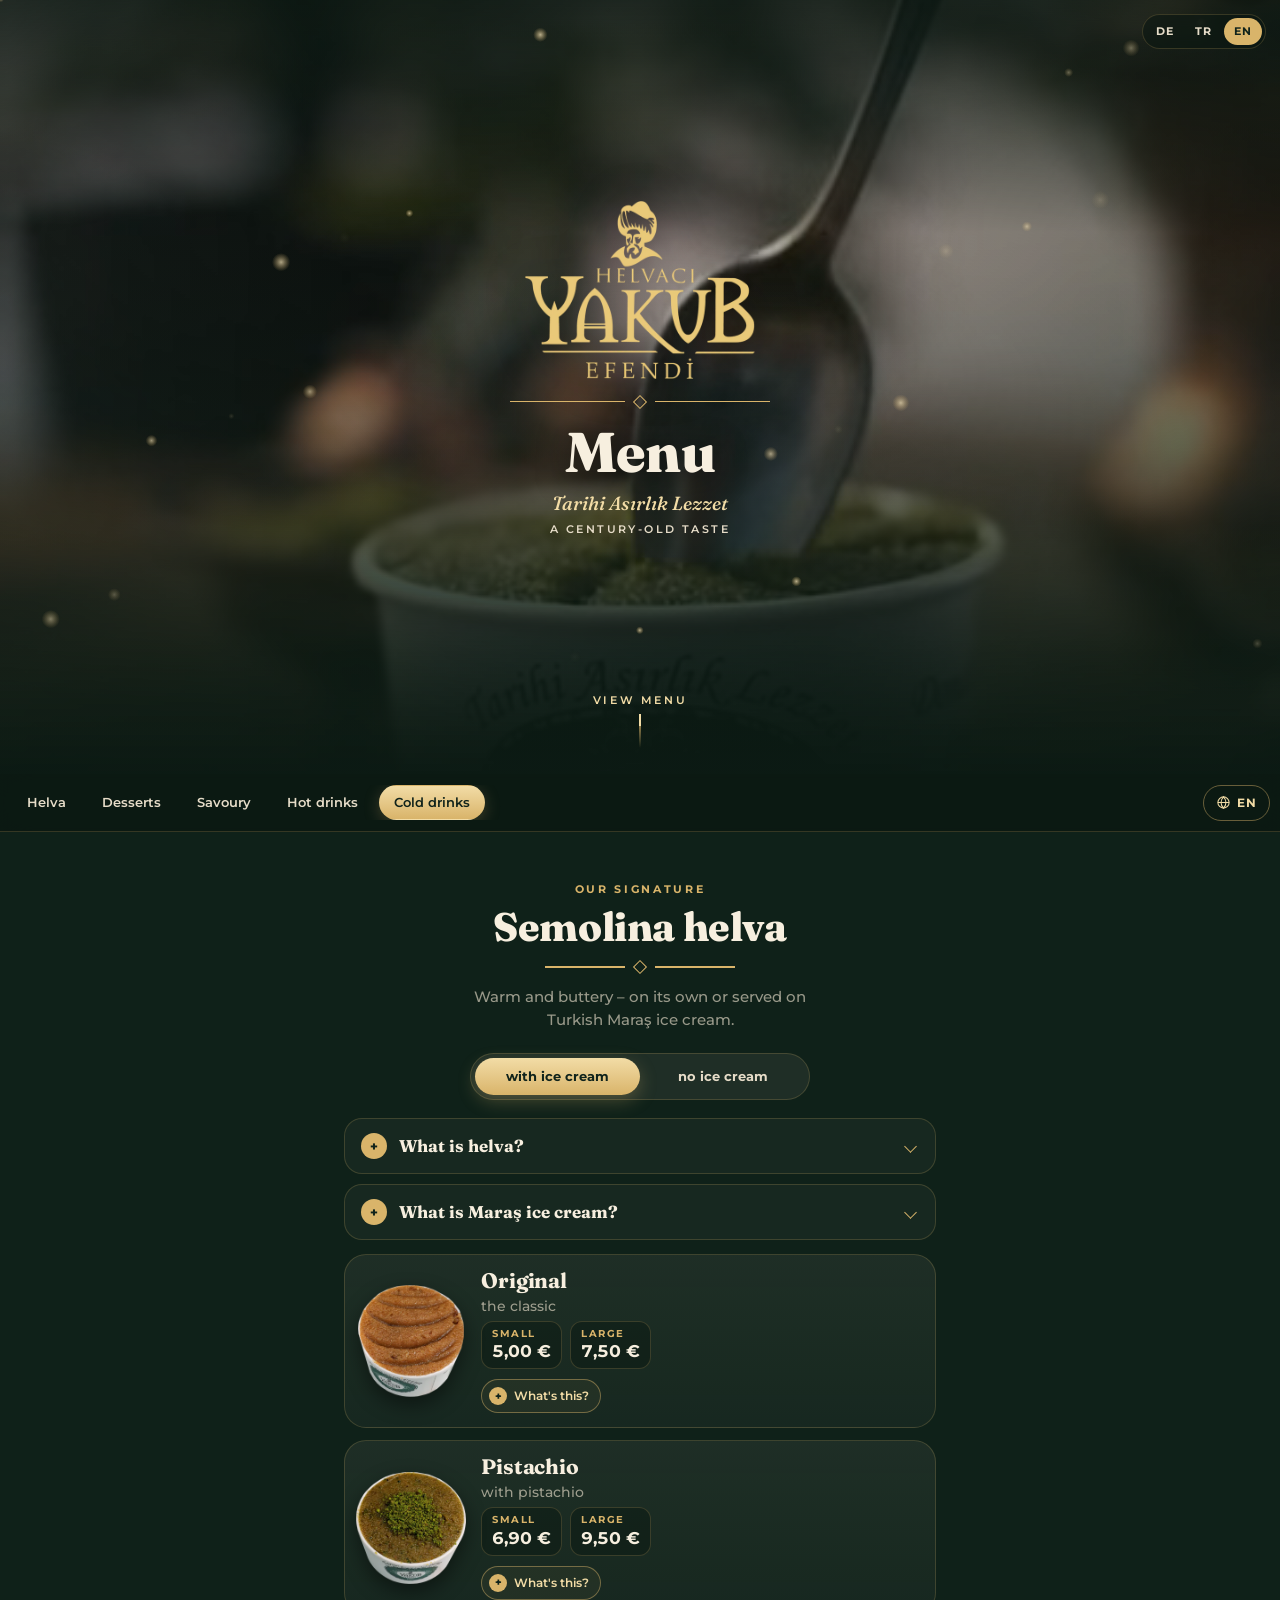
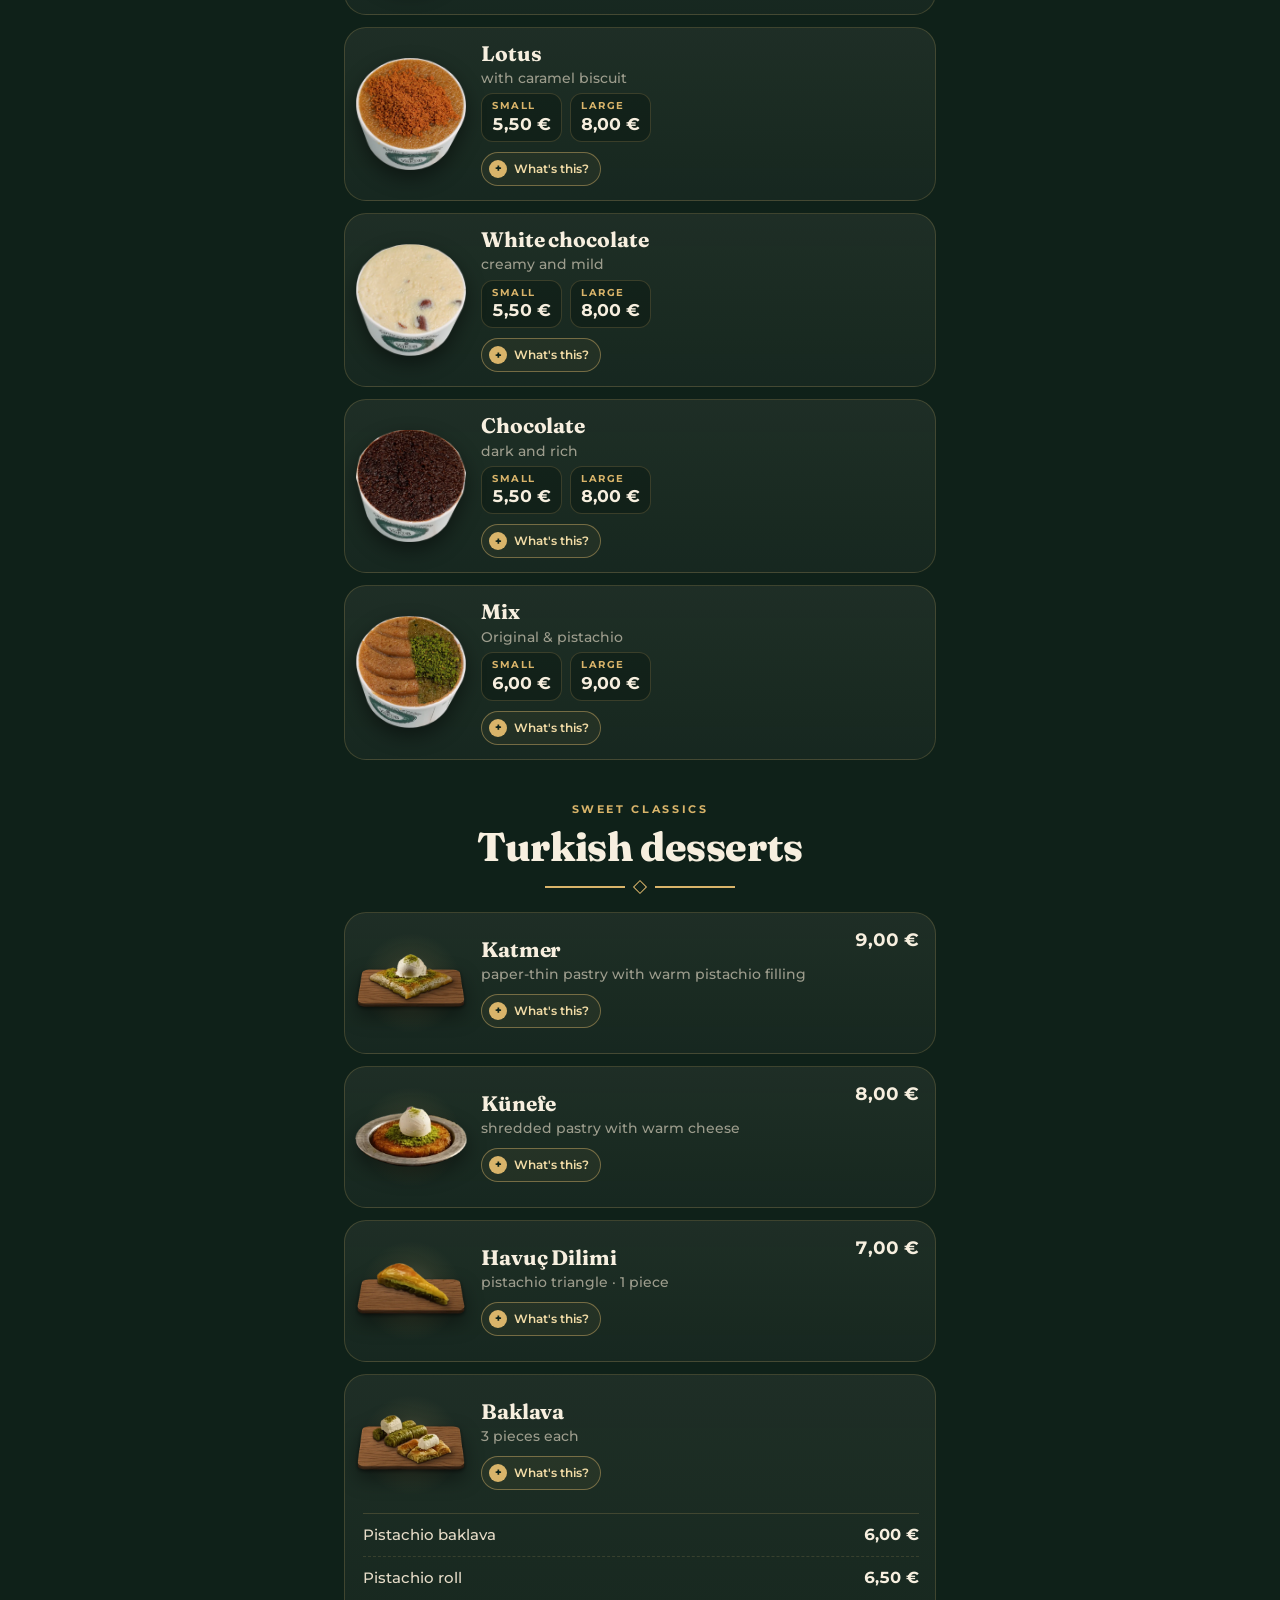
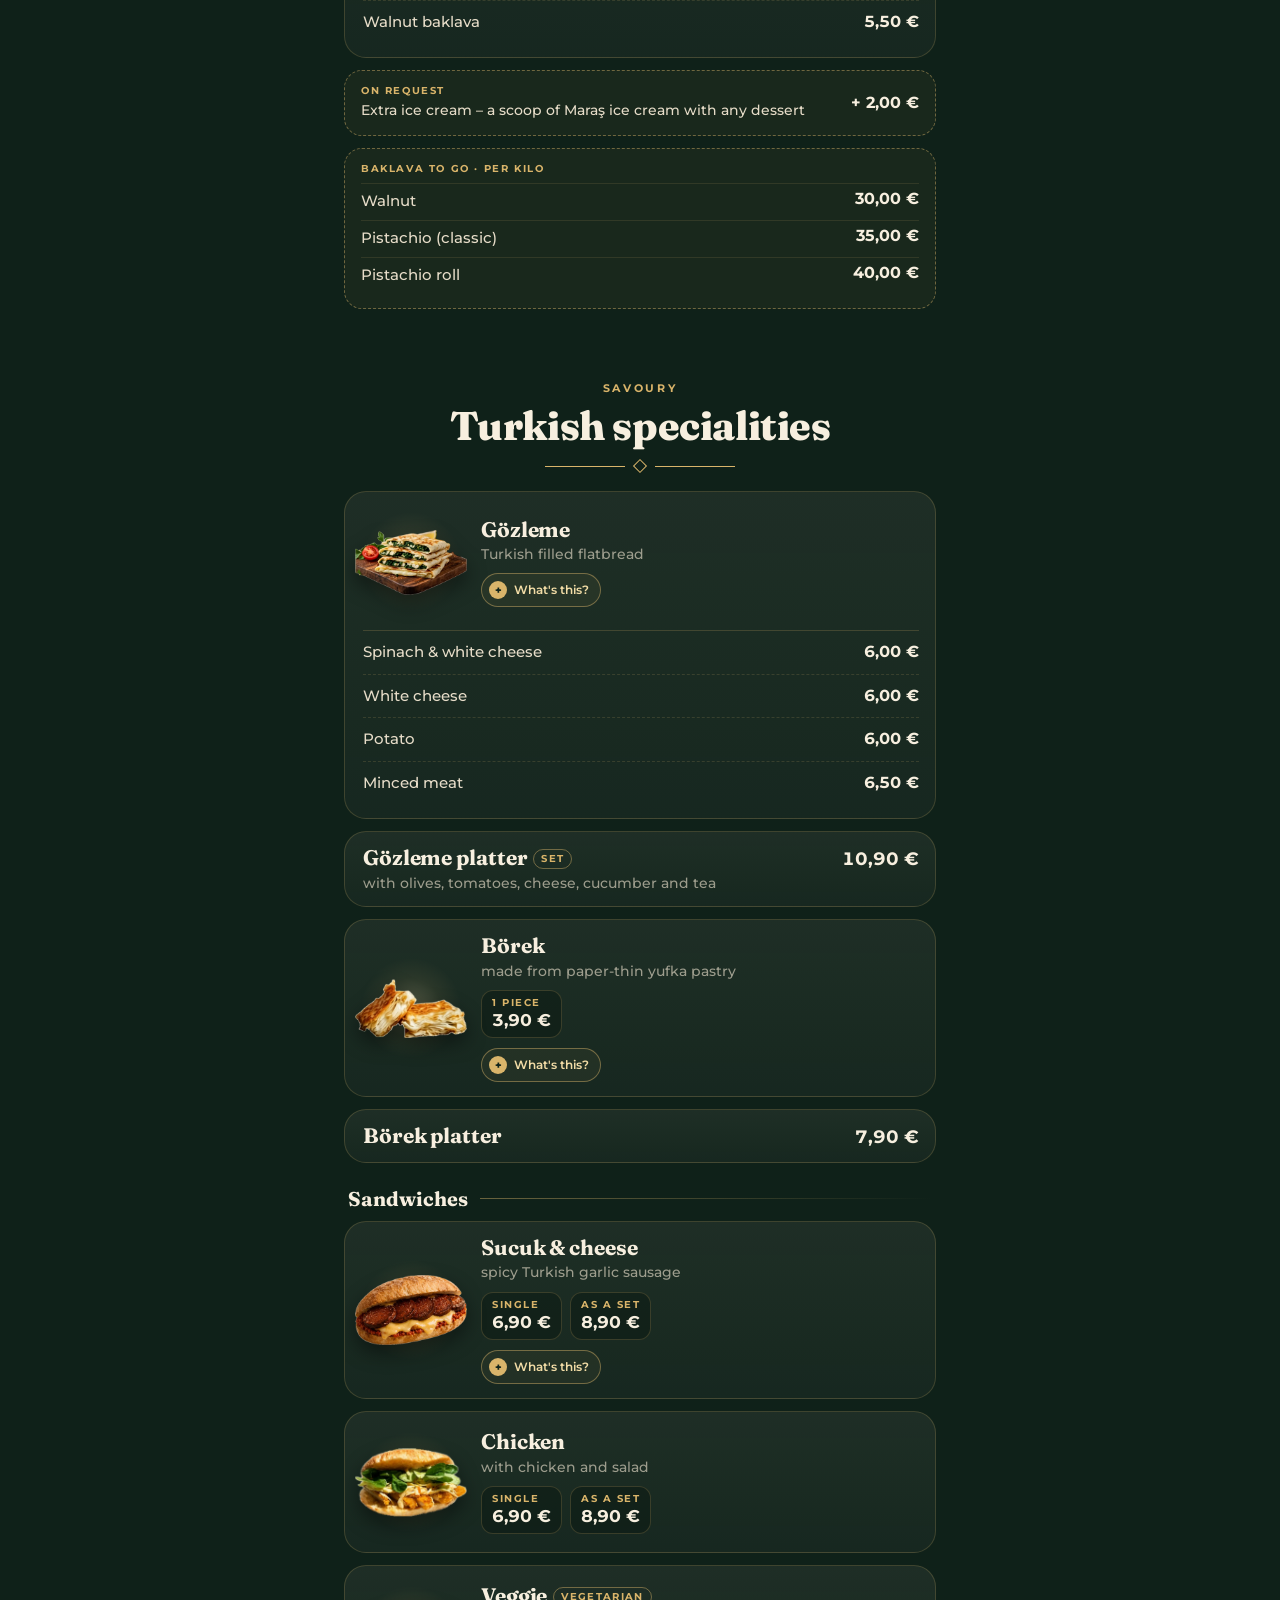
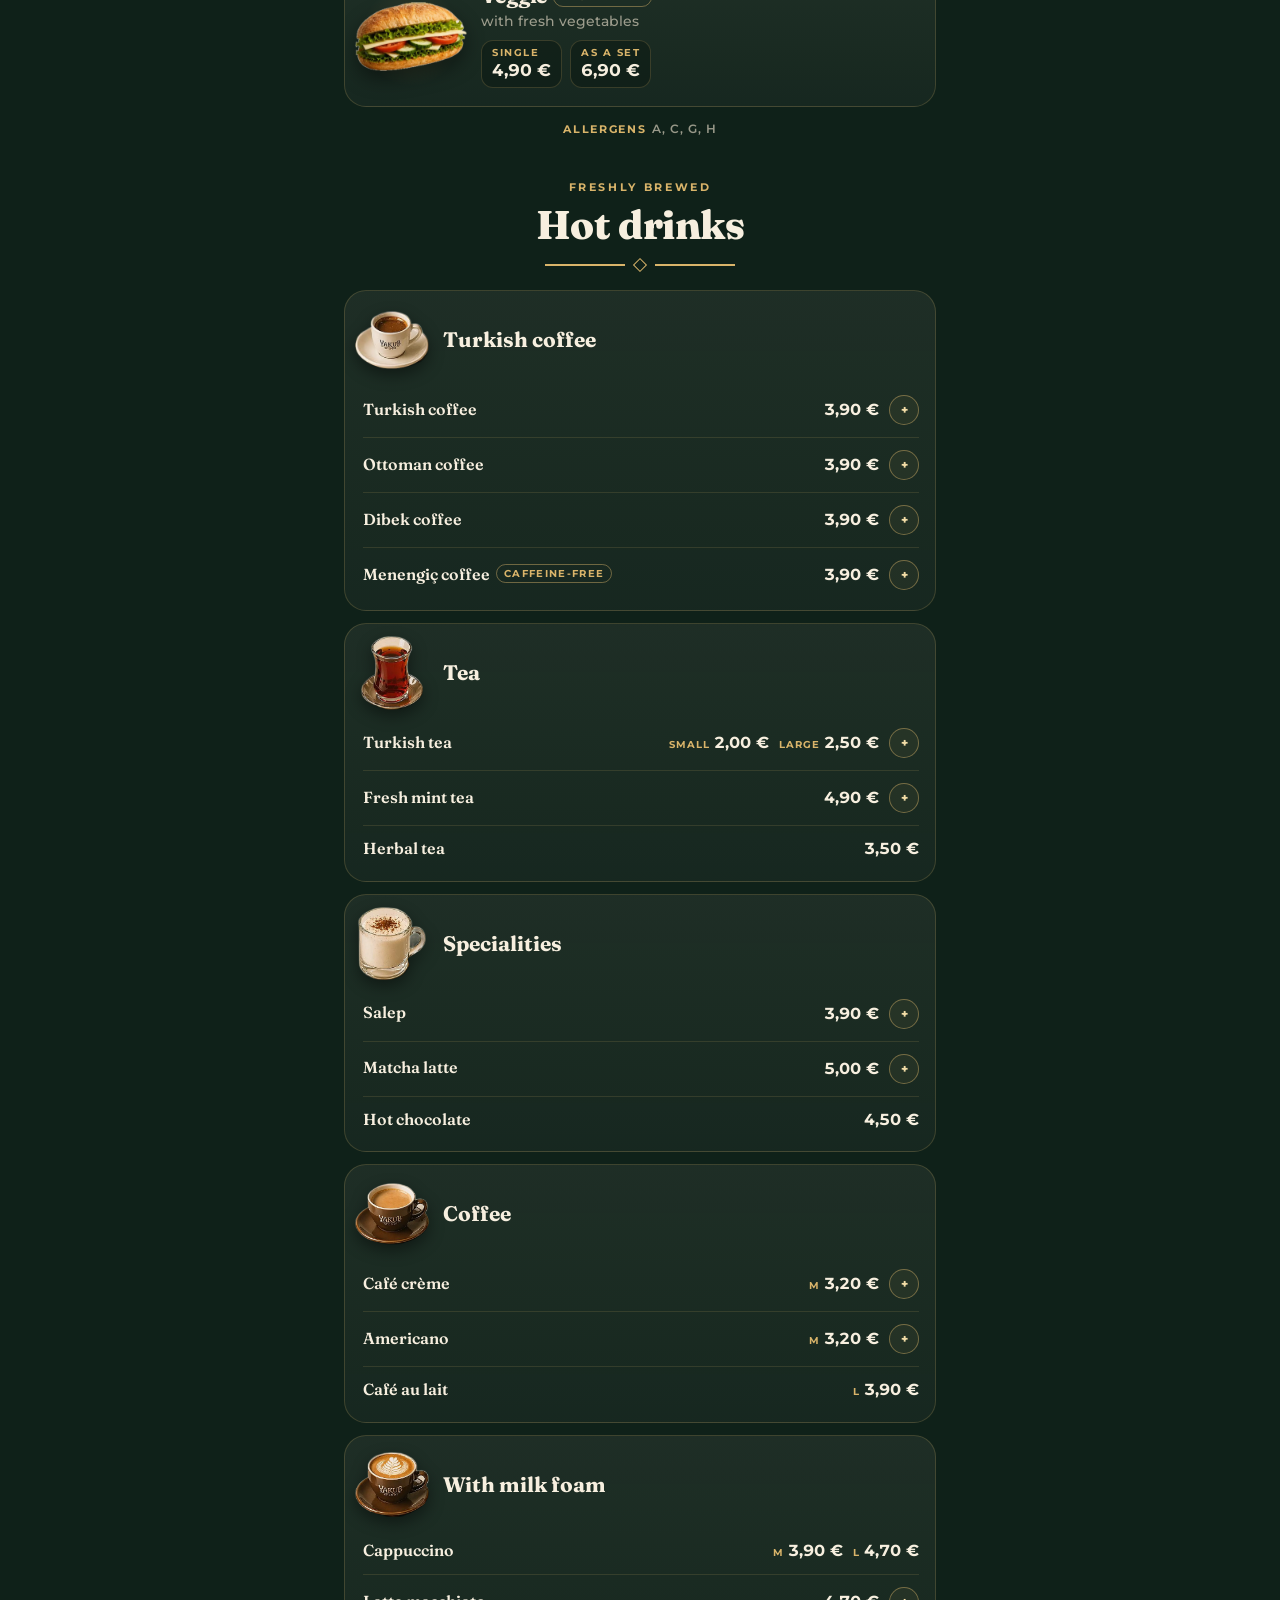
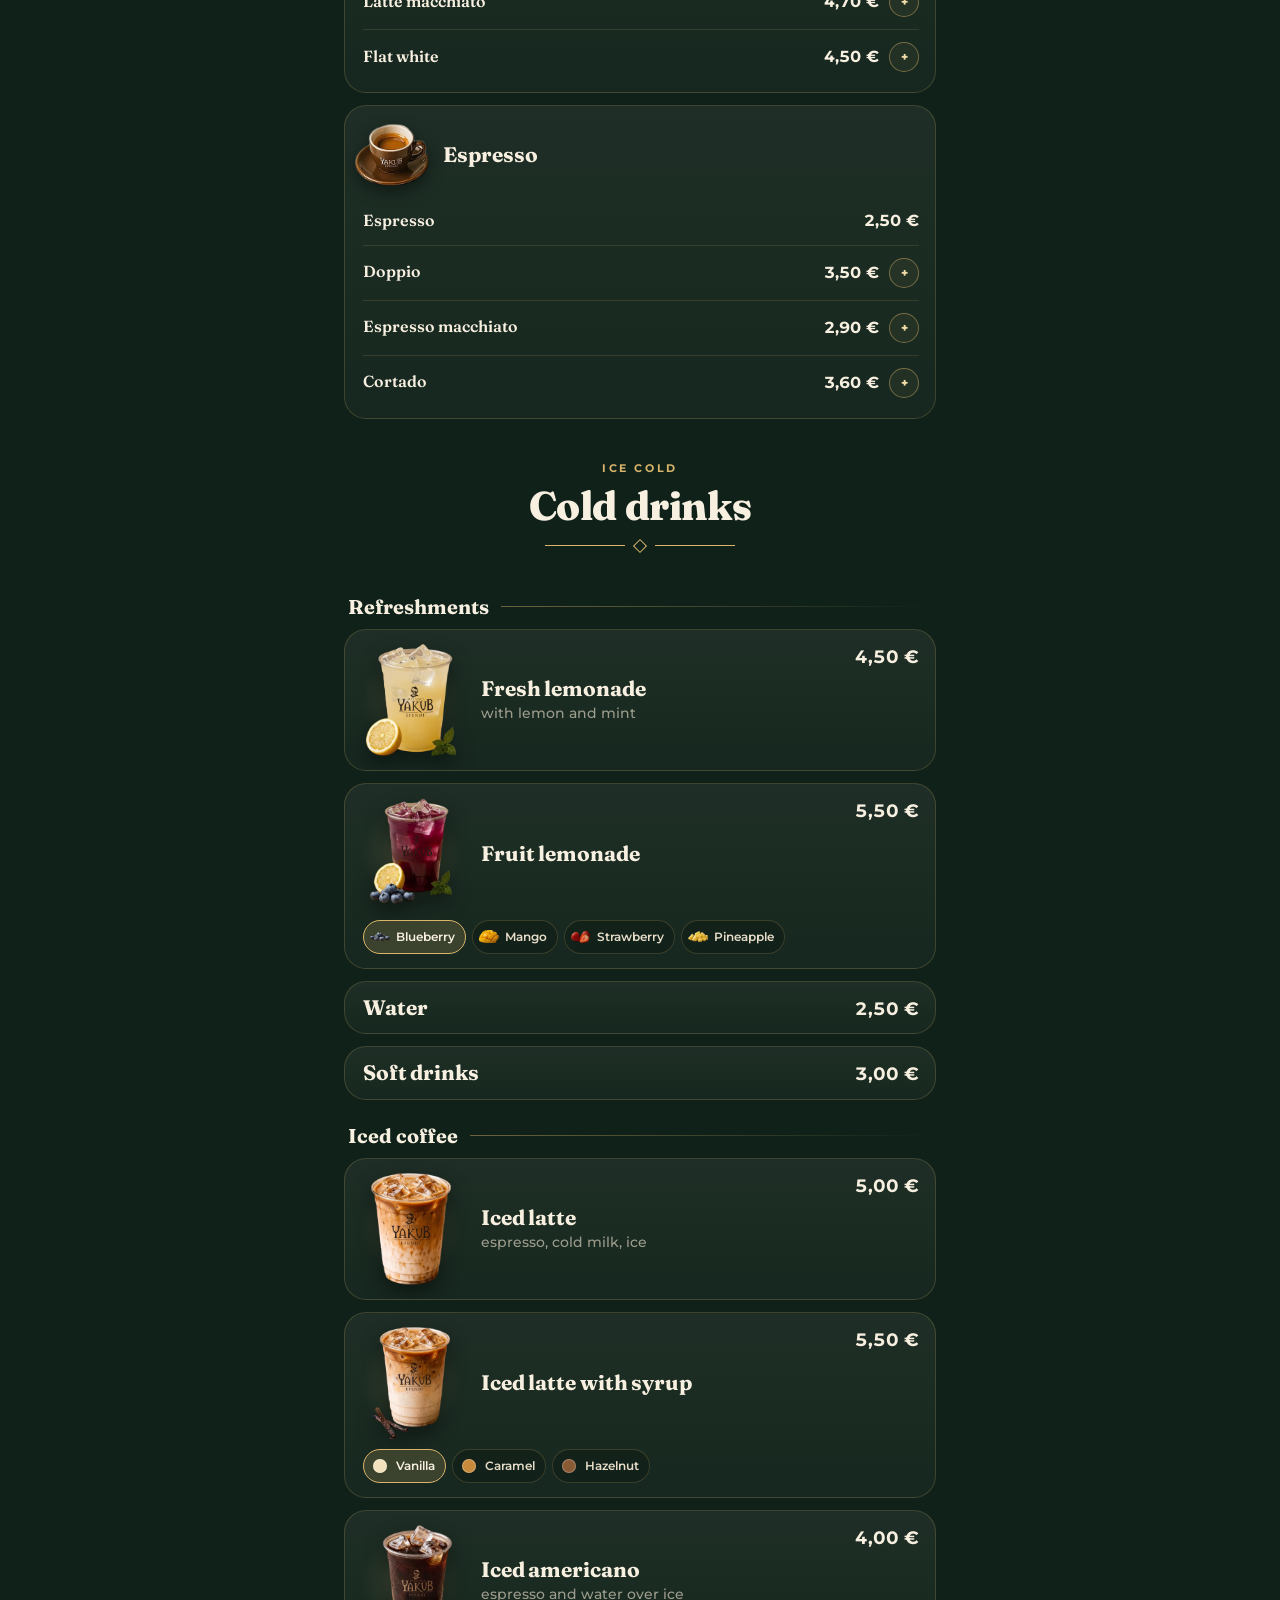
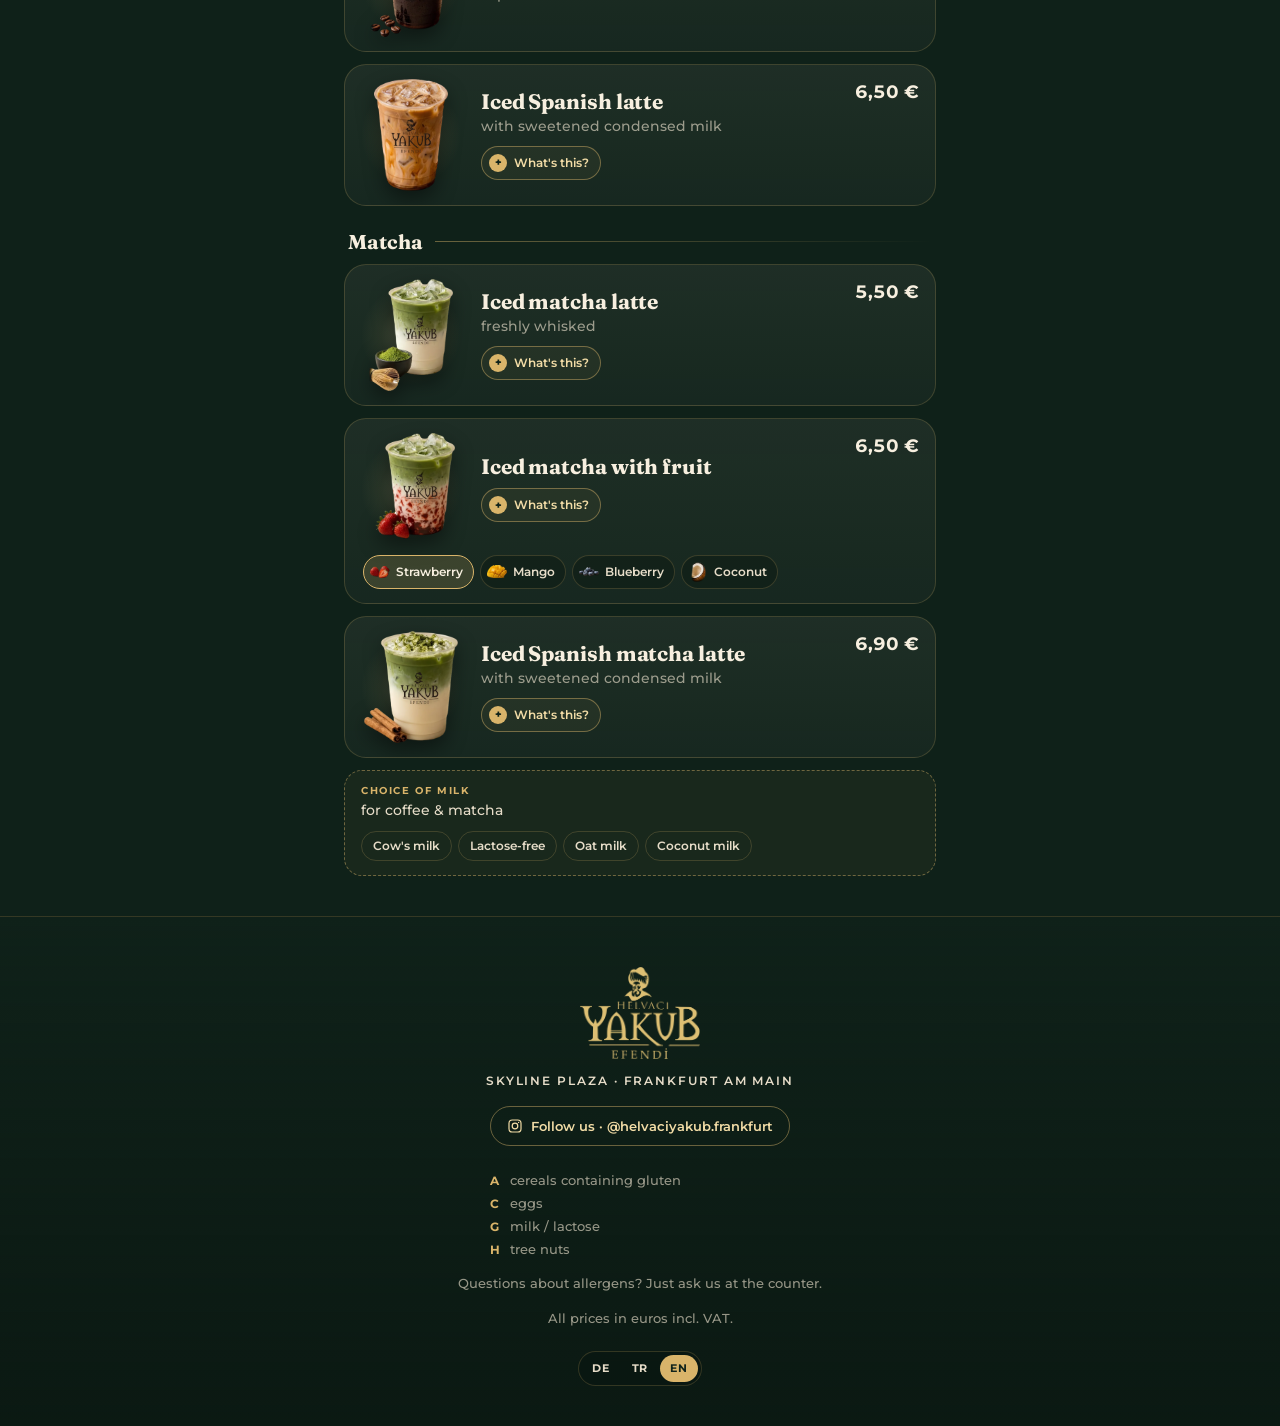
==== commit a88b559d: "Matcha Kokosnuss mit Foto, Ice Spanish Latte mit Bild - Matcha mit Frucht: Sorte Kokosnuss zeigt jet" ====
--- a/index.html
+++ b/index.html
@@ -390,7 +390,7 @@
       <div class="lm" id="lm"><button class="lm-btn" type="button" data-lm aria-haspopup="true" aria-expanded="false"><svg viewBox="0 0 24 24" fill="none" stroke="currentColor" stroke-width="1.7" aria-hidden="true"><circle cx="12" cy="12" r="9"/><path d="M3 12h18M12 3c2.6 2.6 3.9 5.6 3.9 9s-1.3 6.4-3.9 9c-2.6-2.6-3.9-5.6-3.9-9S9.4 5.6 12 3z"/></svg>DE</button><div class="lm-menu" role="menu"><button type="button" role="menuitem" data-lang="de" aria-pressed="true">Deutsch<small>DE</small></button><button type="button" role="menuitem" data-lang="tr" aria-pressed="false">Türkçe<small>TR</small></button><button type="button" role="menuitem" data-lang="en" aria-pressed="false">English<small>EN</small></button></div></div>
     </nav>
 
-    <main id="menu"><section class="cat" id="helva" data-cat><header class="cat-h rv"><p class="kicker">Unsere Spezialität</p><h2>Buttergrießhelva</h2><div class="orn" aria-hidden="true"><i></i><b></b><i></i></div><p class="intro">Warm und buttrig – pur oder serviert auf türkischem Maraş-Eis.</p></header><div class="mode rv"><div class="seg" data-mode="mit" role="group"><button type="button" data-mode="mit" aria-pressed="true">mit Eis</button><button type="button" data-mode="ohne" aria-pressed="false">ohne Eis</button></div></div><div class="goods"><div class="good rv" style="--d:0ms" data-item="was-ist-helva"><button type="button" data-toggle aria-expanded="false"><span class="q">+</span><span class="gt">Was ist Helva?</span><span class="chev"></span></button><div class="more"><div class="more-in"><div class="explain vid"><div class="media"><img class="vposter" src="assets/video/helva-original.jpg" data-asset="video/helva-original.jpg" alt="Was ist Helva?" loading="lazy" decoding="async" /><video muted loop playsinline preload="none" data-v="helva-original"></video></div><div><p class="e-h">Was ist Helva?</p><p>Grieß wird langsam in Butter goldbraun geröstet und dann mit Zuckersirup oder Milch gegart. Heraus kommt eine warme, lockere Süßspeise – in der Türkei ein Klassiker zu jedem Anlass.</p></div></div></div></div></div><div class="good rv" style="--d:80ms" data-item="was-ist-maras"><button type="button" data-toggle aria-expanded="false"><span class="q">+</span><span class="gt">Was ist Maraş-Eis?</span><span class="chev"></span></button><div class="more"><div class="more-in"><div class="explain vid"><div class="media"><img class="vposter" src="assets/video/helva-schokolade.jpg" data-asset="video/helva-schokolade.jpg" alt="Was ist Maraş-Eis?" loading="lazy" decoding="async" /><video muted loop playsinline preload="none" data-v="helva-schokolade"></video></div><div><p class="e-h">Was ist Maraş-Eis?</p><p>Traditionelles Eis aus Kahramanmaraş. Salep (Orchideenmehl) und Mastix machen es dicht und elastisch, deshalb schmilzt es langsamer. Zur warmen Helva ein herrlicher Kontrast aus heiß und kalt.</p></div></div></div></div></div></div><div class="list"><article class="item rv" style="--d:0ms" data-item="helva-original"><div class="item-main"><div class="pic" style="--fd:-0.77s"><span class="plate"></span><img class="a" src="assets/img/helva-original.webp" data-asset="img/helva-original.webp" alt="" loading="lazy" decoding="async" /><img class="b" alt="" /></div><div class="txt"><h3>Original</h3><p class="sub">der Klassiker</p><p class="nojs hl-lab">mit Eis</p><div class="pills"><div class="pill"><small>Klein</small><b class="hp" data-mit="5,00" data-ohne="6,00">5,00&nbsp;€</b></div><div class="pill"><small>Groß</small><b class="hp" data-mit="7,50" data-ohne="9,00">7,50&nbsp;€</b></div></div><p class="nojs hl-alt">ohne Eis: Klein 6,00&nbsp;€ · Groß 9,00&nbsp;€</p><button class="what" type="button" data-toggle aria-expanded="false"><span class="q">+</span><span class="wl">Was ist das?</span></button></div></div><div class="more"><div class="more-in"><div class="explain vid"><div class="media"><img class="vposter" src="assets/video/helva-original.jpg" data-asset="video/helva-original.jpg" alt="Original" loading="lazy" decoding="async" /><video muted loop playsinline preload="none" data-v="helva-original"></video></div><div><p class="e-h">Original</p><p>Pur und klassisch: Grieß, in Butter goldbraun geröstet – so, wie Helva sein soll.</p></div></div></div></div></article><article class="item rv" style="--d:70ms" data-item="helva-pistazie"><div class="item-main"><div class="pic" style="--fd:-1.54s"><span class="plate"></span><img class="a" src="assets/img/helva-pistazie.webp" data-asset="img/helva-pistazie.webp" alt="" loading="lazy" decoding="async" /><img class="b" alt="" /></div><div class="txt"><h3>Pistazie</h3><p class="sub">mit Pistazie</p><p class="nojs hl-lab">mit Eis</p><div class="pills"><div class="pill"><small>Klein</small><b class="hp" data-mit="6,90" data-ohne="7,90">6,90&nbsp;€</b></div><div class="pill"><small>Groß</small><b class="hp" data-mit="9,50" data-ohne="12,00">9,50&nbsp;€</b></div></div><p class="nojs hl-alt">ohne Eis: Klein 7,90&nbsp;€ · Groß 12,00&nbsp;€</p><button class="what" type="button" data-toggle aria-expanded="false"><span class="q">+</span><span class="wl">Was ist das?</span></button></div></div><div class="more"><div class="more-in"><div class="explain vid"><div class="media"><img class="vposter" src="assets/video/helva-pistazie.jpg" data-asset="video/helva-pistazie.jpg" alt="Pistazie" loading="lazy" decoding="async" /><video muted loop playsinline preload="none" data-v="helva-pistazie"></video></div><div><p class="e-h">Pistazie</p><p>Mit fein gemahlener Pistazie: nussig im Geschmack und leuchtend grün.</p></div></div></div></div></article><article class="item rv" style="--d:140ms" data-item="helva-lotus"><div class="item-main"><div class="pic" style="--fd:-2.31s"><span class="plate"></span><img class="a" src="assets/img/helva-lotus.webp" data-asset="img/helva-lotus.webp" alt="" loading="lazy" decoding="async" /><img class="b" alt="" /></div><div class="txt"><h3>Lotus</h3><p class="sub">mit Karamellkeks</p><p class="nojs hl-lab">mit Eis</p><div class="pills"><div class="pill"><small>Klein</small><b class="hp" data-mit="5,50" data-ohne="6,50">5,50&nbsp;€</b></div><div class="pill"><small>Groß</small><b class="hp" data-mit="8,00" data-ohne="9,50">8,00&nbsp;€</b></div></div><p class="nojs hl-alt">ohne Eis: Klein 6,50&nbsp;€ · Groß 9,50&nbsp;€</p><button class="what" type="button" data-toggle aria-expanded="false"><span class="q">+</span><span class="wl">Was ist das?</span></button></div></div><div class="more"><div class="more-in"><div class="explain"><div class="media img"><img src="assets/img/helva-lotus.webp" data-asset="img/helva-lotus.webp" alt="Lotus" loading="lazy" decoding="async" /></div><div><p class="e-h">Lotus</p><p>Mit Bröseln vom Lotus-Karamellkeks – karamellig, mit einer feinen Zimtnote.</p></div></div></div></div></article><article class="item rv" style="--d:210ms" data-item="helva-weisse-schokolade"><div class="item-main"><div class="pic" style="--fd:-3.08s"><span class="plate"></span><img class="a" src="assets/img/helva-weisse-schokolade.webp" data-asset="img/helva-weisse-schokolade.webp" alt="" loading="lazy" decoding="async" /><img class="b" alt="" /></div><div class="txt"><h3>Weiße Schokolade</h3><p class="sub">cremig und mild</p><p class="nojs hl-lab">mit Eis</p><div class="pills"><div class="pill"><small>Klein</small><b class="hp" data-mit="5,50" data-ohne="6,50">5,50&nbsp;€</b></div><div class="pill"><small>Groß</small><b class="hp" data-mit="8,00" data-ohne="9,50">8,00&nbsp;€</b></div></div><p class="nojs hl-alt">ohne Eis: Klein 6,50&nbsp;€ · Groß 9,50&nbsp;€</p><button class="what" type="button" data-toggle aria-expanded="false"><span class="q">+</span><span class="wl">Was ist das?</span></button></div></div><div class="more"><div class="more-in"><div class="explain vid"><div class="media"><img class="vposter" src="assets/video/helva-weisse-schokolade.jpg" data-asset="video/helva-weisse-schokolade.jpg" alt="Weiße Schokolade" loading="lazy" decoding="async" /><video muted loop playsinline preload="none" data-v="helva-weisse-schokolade"></video></div><div><p class="e-h">Weiße Schokolade</p><p>Mit weißer Schokolade verfeinert – besonders cremig und mild.</p></div></div></div></div></article><article class="item rv" style="--d:0ms" data-item="helva-schokolade"><div class="item-main"><div class="pic" style="--fd:-3.85s"><span class="plate"></span><img class="a" src="assets/img/helva-schokolade.webp" data-asset="img/helva-schokolade.webp" alt="" loading="lazy" decoding="async" /><img class="b" alt="" /></div><div class="txt"><h3>Schokolade</h3><p class="sub">dunkel und intensiv</p><p class="nojs hl-lab">mit Eis</p><div class="pills"><div class="pill"><small>Klein</small><b class="hp" data-mit="5,50" data-ohne="6,50">5,50&nbsp;€</b></div><div class="pill"><small>Groß</small><b class="hp" data-mit="8,00" data-ohne="9,50">8,00&nbsp;€</b></div></div><p class="nojs hl-alt">ohne Eis: Klein 6,50&nbsp;€ · Groß 9,50&nbsp;€</p><button class="what" type="button" data-toggle aria-expanded="false"><span class="q">+</span><span class="wl">Was ist das?</span></button></div></div><div class="more"><div class="more-in"><div class="explain vid"><div class="media"><img class="vposter" src="assets/video/helva-schokolade.jpg" data-asset="video/helva-schokolade.jpg" alt="Schokolade" loading="lazy" decoding="async" /><video muted loop playsinline preload="none" data-v="helva-schokolade"></video></div><div><p class="e-h">Schokolade</p><p>Mit Schokolade – dunkel, intensiv und herrlich zum kalten Maraş-Eis.</p></div></div></div></div></article><article class="item rv" style="--d:70ms" data-item="helva-mix"><div class="item-main"><div class="pic" style="--fd:-4.62s"><span class="plate"></span><img class="a" src="assets/img/helva-mix.webp" data-asset="img/helva-mix.webp" alt="" loading="lazy" decoding="async" /><img class="b" alt="" /></div><div class="txt"><h3>Mix</h3><p class="sub">Original &amp; Pistazie</p><p class="nojs hl-lab">mit Eis</p><div class="pills"><div class="pill"><small>Klein</small><b class="hp" data-mit="6,00" data-ohne="7,00">6,00&nbsp;€</b></div><div class="pill"><small>Groß</small><b class="hp" data-mit="9,00" data-ohne="10,50">9,00&nbsp;€</b></div></div><p class="nojs hl-alt">ohne Eis: Klein 7,00&nbsp;€ · Groß 10,50&nbsp;€</p><button class="what" type="button" data-toggle aria-expanded="false"><span class="q">+</span><span class="wl">Was ist das?</span></button></div></div><div class="more"><div class="more-in"><div class="explain"><div class="media img"><img src="assets/img/helva-mix.webp" data-asset="img/helva-mix.webp" alt="Mix" loading="lazy" decoding="async" /></div><div><p class="e-h">Mix</p><p>Halb Original, halb Pistazie – für alle, die sich nicht entscheiden wollen.</p></div></div></div></div></article></div></section><section class="cat" id="desserts" data-cat><header class="cat-h rv"><p class="kicker">Süße Klassiker</p><h2>Türkische Desserts</h2><div class="orn" aria-hidden="true"><i></i><b></b><i></i></div></header><div class="list"><article class="item rv" style="--d:0ms" data-item="katmer"><div class="item-main"><div class="pic" style="--fd:-5.39s"><span class="plate"></span><img class="a" src="assets/img/katmer.webp" data-asset="img/katmer.webp" alt="" loading="lazy" decoding="async" /><img class="b" alt="" /></div><div class="txt"><h3>Katmer</h3><p class="sub">hauchdünner Teig mit warmer Pistazienfüllung</p><button class="what" type="button" data-toggle aria-expanded="false"><span class="q">+</span><span class="wl">Was ist das?</span></button></div><div class="price">9,00&nbsp;€</div></div><div class="more"><div class="more-in"><div class="explain"><div class="media img"><img src="assets/img/katmer.webp" data-asset="img/katmer.webp" alt="Katmer" loading="lazy" decoding="async" /></div><div><p class="e-h">Katmer</p><p>Eine Spezialität aus Gaziantep: Der Teig wird hauchdünn ausgezogen, mit Pistazie gefüllt, gefaltet und kurz gebacken. Warm serviert – außen knusprig, innen saftig.</p></div></div></div></div></article><article class="item rv" style="--d:70ms" data-item="kuenefe"><div class="item-main"><div class="pic" style="--fd:-0.16s"><span class="plate"></span><img class="a" src="assets/img/kuenefe.webp" data-asset="img/kuenefe.webp" alt="" loading="lazy" decoding="async" /><img class="b" alt="" /></div><div class="txt"><h3>Künefe</h3><p class="sub">Engelshaar-Teig mit warmem Käse</p><button class="what" type="button" data-toggle aria-expanded="false"><span class="q">+</span><span class="wl">Was ist das?</span></button></div><div class="price">8,00&nbsp;€</div></div><div class="more"><div class="more-in"><div class="explain"><div class="media img"><img src="assets/img/kuenefe.webp" data-asset="img/kuenefe.webp" alt="Künefe" loading="lazy" decoding="async" /></div><div><p class="e-h">Künefe</p><p>Feine Teigfäden (Kadayıf) mit mildem Käse, goldbraun gebacken und mit Sirup getränkt. Beim ersten Bissen zieht der Käse lange Fäden.</p></div></div></div></div></article><article class="item rv" style="--d:140ms" data-item="havuc"><div class="item-main"><div class="pic" style="--fd:-0.93s"><span class="plate"></span><img class="a" src="assets/img/havuc.webp" data-asset="img/havuc.webp" alt="" loading="lazy" decoding="async" /><img class="b" alt="" /></div><div class="txt"><h3>Havuç Dilimi</h3><p class="sub">Pistazien-Dreieck · 1 Stück</p><button class="what" type="button" data-toggle aria-expanded="false"><span class="q">+</span><span class="wl">Was ist das?</span></button></div><div class="price">7,00&nbsp;€</div></div><div class="more"><div class="more-in"><div class="explain"><div class="media img"><img src="assets/img/havuc.webp" data-asset="img/havuc.webp" alt="Havuç Dilimi" loading="lazy" decoding="async" /></div><div><p class="e-h">Havuç Dilimi</p><p>„Karottenscheibe“ heißt dieses Baklava-Stück wegen seiner Form: viele hauchdünne Teigschichten, reichlich Pistazie und Sirup.</p></div></div></div></div></article><article class="item rv" style="--d:210ms" data-item="baklava"><div class="item-main"><div class="pic" style="--fd:-1.70s"><span class="plate"></span><img class="a" src="assets/img/baklava-pistazie.webp" data-asset="img/baklava-pistazie.webp" alt="" loading="lazy" decoding="async" /><img class="b" alt="" /></div><div class="txt"><h3>Baklava</h3><p class="sub">je 3 Stück</p><button class="what" type="button" data-toggle aria-expanded="false"><span class="q">+</span><span class="wl">Was ist das?</span></button></div></div><ul class="vars"><li><span>Pistazien-Baklava</span><b>6,00&nbsp;€</b></li><li><span>Pistazienrolle</span><b>6,50&nbsp;€</b></li><li><span>Walnuss-Baklava</span><b>5,50&nbsp;€</b></li></ul><div class="more"><div class="more-in"><div class="explain"><div class="media img"><img src="assets/img/baklava-pistazie.webp" data-asset="img/baklava-pistazie.webp" alt="Baklava" loading="lazy" decoding="async" /></div><div><p class="e-h">Baklava</p><p>Dünne Yufka-Teigblätter, Schicht für Schicht mit Nüssen gefüllt und mit Sirup getränkt. Bei der Pistazienrolle wird der Teig um die Pistazien gewickelt.</p></div></div></div></div></article></div><div class="note rv"><div style="flex:1"><p class="nl">Auf Wunsch</p><p class="nt">Extra Eis – eine Kugel Maraş-Eis zu jedem Dessert</p></div><b>+ 2,00&nbsp;€</b></div><div class="note block rv"><p class="nl">Baklava zum Mitnehmen · pro Kilo</p><ul><li><span>Walnuss</span><b>30,00&nbsp;€</b></li><li><span>Pistazie klassisch</span><b>35,00&nbsp;€</b></li><li><span>Pistazienrolle</span><b>40,00&nbsp;€</b></li></ul></div><p class="allerg rv"><b>Allergene</b>A, G, H</p></section><section class="cat" id="herzhaft" data-cat><header class="cat-h rv"><p class="kicker">Herzhaft</p><h2>Türkische Spezialitäten</h2><div class="orn" aria-hidden="true"><i></i><b></b><i></i></div></header><div class="list"><article class="item rv" style="--d:0ms" data-item="goezleme"><div class="item-main"><div class="pic" style="--fd:-2.47s"><span class="plate"></span><img class="a" src="assets/img/goezleme.webp" data-asset="img/goezleme.webp" alt="" loading="lazy" decoding="async" /><img class="b" alt="" /></div><div class="txt"><h3>Gözleme</h3><p class="sub">türkisches Fladenbrot, gefüllt</p><button class="what" type="button" data-toggle aria-expanded="false"><span class="q">+</span><span class="wl">Was ist das?</span></button></div></div><ul class="vars"><li><span>Spinat &amp; Weißkäse</span><b>6,00&nbsp;€</b></li><li><span>Weißkäse</span><b>6,00&nbsp;€</b></li><li><span>Kartoffel</span><b>6,00&nbsp;€</b></li><li><span>Hackfleisch</span><b>6,50&nbsp;€</b></li></ul><div class="more"><div class="more-in"><div class="explain"><div class="media img"><img src="assets/img/goezleme.webp" data-asset="img/goezleme.webp" alt="Gözleme" loading="lazy" decoding="async" /></div><div><p class="e-h">Gözleme</p><p>Hauchdünn ausgerollter Teig wird gefüllt, zusammengeklappt und auf der heißen Platte knusprig gebacken.</p></div></div></div></div></article><article class="item rv nopic" style="--d:70ms" data-item="goezleme-teller"><div class="item-main"><div class="txt"><h3>Gözleme-Teller<span class="tag">Menü</span></h3><p class="sub">mit Oliven, Tomaten, Käse, Gurken und Tee</p></div><div class="price">10,90&nbsp;€</div></div></article><article class="item rv" style="--d:140ms" data-item="boerek"><div class="item-main"><div class="pic" style="--fd:-3.24s"><span class="plate"></span><img class="a" src="assets/img/boerek.webp" data-asset="img/boerek.webp" alt="" loading="lazy" decoding="async" /><img class="b" alt="" /></div><div class="txt"><h3>Börek</h3><p class="sub">aus hauchdünnem Yufka-Teig</p><div class="pills"><div class="pill"><small>1 Stück</small><b>3,90&nbsp;€</b></div></div><button class="what" type="button" data-toggle aria-expanded="false"><span class="q">+</span><span class="wl">Was ist das?</span></button></div></div><div class="more"><div class="more-in"><div class="explain"><div class="media img"><img src="assets/img/boerek.webp" data-asset="img/boerek.webp" alt="Börek" loading="lazy" decoding="async" /></div><div><p class="e-h">Börek</p><p>Viele Lagen hauchdünner Yufka-Teig, gefüllt und im Ofen goldbraun gebacken.</p></div></div></div></div></article><article class="item rv nopic" style="--d:210ms" data-item="boerek-teller"><div class="item-main"><div class="txt"><h3>Börek-Teller</h3></div><div class="price">7,90&nbsp;€</div></div></article></div><div class="sgroup-h rv"><h3>Sandwiches</h3></div><div class="list"><article class="item rv" style="--d:0ms" data-item="sandwich-sucuk"><div class="item-main"><div class="pic" style="--fd:-4.01s"><span class="plate"></span><img class="a" src="assets/img/sandwich-sucuk.webp" data-asset="img/sandwich-sucuk.webp" alt="" loading="lazy" decoding="async" /><img class="b" alt="" /></div><div class="txt"><h3>Sucuk &amp; Käse</h3><p class="sub">würzige türkische Knoblauchwurst</p><div class="pills"><div class="pill"><small>einzeln</small><b>6,90&nbsp;€</b></div><div class="pill"><small>im Menü</small><b>8,90&nbsp;€</b></div></div><button class="what" type="button" data-toggle aria-expanded="false"><span class="q">+</span><span class="wl">Was ist das?</span></button></div></div><div class="more"><div class="more-in"><div class="explain"><div class="media img"><img src="assets/img/sandwich-sucuk.webp" data-asset="img/sandwich-sucuk.webp" alt="Sucuk &amp; Käse" loading="lazy" decoding="async" /></div><div><p class="e-h">Sucuk &amp; Käse</p><p>Sucuk ist eine kräftig gewürzte türkische Wurst mit Knoblauch und Paprika – warm im Brot, mit geschmolzenem Käse.</p></div></div></div></div></article><article class="item rv" style="--d:70ms" data-item="sandwich-haehnchen"><div class="item-main"><div class="pic" style="--fd:-4.78s"><span class="plate"></span><img class="a" src="assets/img/sandwich-haehnchen.webp" data-asset="img/sandwich-haehnchen.webp" alt="" loading="lazy" decoding="async" /><img class="b" alt="" /></div><div class="txt"><h3>Hähnchen</h3><p class="sub">mit Hähnchen und Salat</p><div class="pills"><div class="pill"><small>einzeln</small><b>6,90&nbsp;€</b></div><div class="pill"><small>im Menü</small><b>8,90&nbsp;€</b></div></div></div></div></article><article class="item rv" style="--d:140ms" data-item="sandwich-veggie"><div class="item-main"><div class="pic" style="--fd:-5.55s"><span class="plate"></span><img class="a" src="assets/img/sandwich-veggie.webp" data-asset="img/sandwich-veggie.webp" alt="" loading="lazy" decoding="async" /><img class="b" alt="" /></div><div class="txt"><h3>Vegetarisch<span class="tag">vegetarisch</span></h3><p class="sub">mit frischem Gemüse</p><div class="pills"><div class="pill"><small>einzeln</small><b>4,90&nbsp;€</b></div><div class="pill"><small>im Menü</small><b>6,90&nbsp;€</b></div></div></div></div></article></div><p class="allerg rv"><b>Allergene</b>A, C, G, H</p></section><section class="cat" id="heiss" data-cat><header class="cat-h rv"><p class="kicker">Frisch aufgebrüht</p><h2>Warme Getränke</h2><div class="orn" aria-hidden="true"><i></i><b></b><i></i></div></header><div class="list"><div class="group rv" style="--d:0ms"><div class="group-h"><div class="gpic" style="--fd:-0.32s"><img src="assets/img/mokka.webp" data-asset="img/mokka.webp" alt="" loading="lazy" decoding="async" /></div><h3>Türkischer Kaffee</h3></div><ul class="rows"><li class="rowi" data-item="tuerkischer-mokka"><div class="row-main"><div class="rt"><span class="rn">Türkischer Mokka</span></div><span class="rp">3,90&nbsp;€</span><button class="qbtn" type="button" data-toggle aria-expanded="false" aria-label="Was ist das?">+</button></div><div class="more"><div class="more-in"><div class="explain"><div class="media img"><img src="assets/img/mokka.webp" data-asset="img/mokka.webp" alt="Türkischer Mokka" loading="lazy" decoding="async" /></div><div><p class="e-h">Türkischer Mokka</p><p>Sehr fein gemahlener Kaffee, im Kännchen (Cezve) aufgekocht und ungefiltert mit feinem Schaum serviert. Den Satz am Boden lässt man einfach stehen.</p></div></div></div></div></li><li class="rowi" data-item="osmanischer-mokka"><div class="row-main"><div class="rt"><span class="rn">Osmanischer Mokka</span></div><span class="rp">3,90&nbsp;€</span><button class="qbtn" type="button" data-toggle aria-expanded="false" aria-label="Was ist das?">+</button></div><div class="more"><div class="more-in"><div class="explain noimg wide"><div><p class="e-h">Osmanischer Mokka</p><p>Türkischer Kaffee nach osmanischer Art – mild und aromatisch, mit einer feinen Gewürznote.</p></div></div></div></div></li><li class="rowi" data-item="dibek"><div class="row-main"><div class="rt"><span class="rn">Dibek Kaffee</span></div><span class="rp">3,90&nbsp;€</span><button class="qbtn" type="button" data-toggle aria-expanded="false" aria-label="Was ist das?">+</button></div><div class="more"><div class="more-in"><div class="explain noimg wide"><div><p class="e-h">Dibek Kaffee</p><p>Traditionell im Steinmörser (Dibek) gemahlen – milder und cremiger als klassischer türkischer Kaffee.</p></div></div></div></div></li><li class="rowi" data-item="menengic"><div class="row-main"><div class="rt"><span class="rn">Menengiç Kaffee</span><span class="tag">koffeinfrei</span></div><span class="rp">3,90&nbsp;€</span><button class="qbtn" type="button" data-toggle aria-expanded="false" aria-label="Was ist das?">+</button></div><div class="more"><div class="more-in"><div class="explain noimg wide"><div><p class="e-h">Menengiç Kaffee</p><p>Eigentlich kein Kaffee: geröstete Menengiç-Früchte (wilde Pistazie) – nussig, koffeinfrei und meist mit Milch zubereitet.</p></div></div></div></div></li></ul></div><div class="group rv" style="--d:70ms"><div class="group-h"><div class="gpic" style="--fd:-1.09s"><img src="assets/img/cay.webp" data-asset="img/cay.webp" alt="" loading="lazy" decoding="async" /></div><h3>Tee</h3></div><ul class="rows"><li class="rowi" data-item="cay"><div class="row-main"><div class="rt"><span class="rn">Çay</span></div><span class="rp"><em>klein</em>2,00&nbsp;€<em>groß</em>2,50&nbsp;€</span><button class="qbtn" type="button" data-toggle aria-expanded="false" aria-label="Was ist das?">+</button></div><div class="more"><div class="more-in"><div class="explain"><div class="media img"><img src="assets/img/cay.webp" data-asset="img/cay.webp" alt="Çay" loading="lazy" decoding="async" /></div><div><p class="e-h">Çay</p><p>Türkischer Schwarztee – kräftig, klar und ohne Milch getrunken.</p></div></div></div></div></li><li class="rowi" data-item="minztee"><div class="row-main"><div class="rt"><span class="rn">Frischer Minztee</span></div><span class="rp">4,90&nbsp;€</span><button class="qbtn" type="button" data-toggle aria-expanded="false" aria-label="Was ist das?">+</button></div><div class="more"><div class="more-in"><div class="explain noimg wide"><div><p class="e-h">Frischer Minztee</p><p>Frische Minzblätter, heiß aufgegossen.</p></div></div></div></div></li><li class="rowi" data-item="kraeutertee"><div class="row-main"><div class="rt"><span class="rn">Kräutertee</span></div><span class="rp">3,50&nbsp;€</span></div></li></ul></div><div class="group rv" style="--d:140ms"><div class="group-h"><div class="gpic" style="--fd:-1.86s"><img src="assets/img/salep.webp" data-asset="img/salep.webp" alt="" loading="lazy" decoding="async" /></div><h3>Spezialitäten</h3></div><ul class="rows"><li class="rowi" data-item="salep"><div class="row-main"><div class="rt"><span class="rn">Salep</span></div><span class="rp">3,90&nbsp;€</span><button class="qbtn" type="button" data-toggle aria-expanded="false" aria-label="Was ist das?">+</button></div><div class="more"><div class="more-in"><div class="explain"><div class="media img"><img src="assets/img/salep.webp" data-asset="img/salep.webp" alt="Salep" loading="lazy" decoding="async" /></div><div><p class="e-h">Salep</p><p>Heißes, cremiges Milchgetränk mit Salep (Orchideenmehl), mit Zimt bestäubt – ein türkischer Winterklassiker.</p></div></div></div></div></li><li class="rowi" data-item="matcha-latte"><div class="row-main"><div class="rt"><span class="rn">Matcha Latte</span></div><span class="rp">5,00&nbsp;€</span><button class="qbtn" type="button" data-toggle aria-expanded="false" aria-label="Was ist das?">+</button></div><div class="more"><div class="more-in"><div class="explain"><div class="media img"><img src="assets/img/matcha-latte.webp" data-asset="img/matcha-latte.webp" alt="Matcha Latte" loading="lazy" decoding="async" /></div><div><p class="e-h">Matcha Latte</p><p>Fein gemahlener japanischer Grüntee, mit Milch aufgeschäumt – sanft und leicht herb.</p></div></div></div></div></li><li class="rowi" data-item="heisse-schokolade"><div class="row-main"><div class="rt"><span class="rn">Heiße Schokolade</span></div><span class="rp">4,50&nbsp;€</span></div></li></ul></div><div class="group rv" style="--d:0ms"><div class="group-h"><div class="gpic" style="--fd:-2.63s"><img src="assets/img/cafe-creme.webp" data-asset="img/cafe-creme.webp" alt="" loading="lazy" decoding="async" /></div><h3>Kaffee</h3></div><ul class="rows"><li class="rowi" data-item="cafe-creme"><div class="row-main"><div class="rt"><span class="rn">Café Creme</span></div><span class="rp"><em>M</em>3,20&nbsp;€</span><button class="qbtn" type="button" data-toggle aria-expanded="false" aria-label="Was ist das?">+</button></div><div class="more"><div class="more-in"><div class="explain"><div class="media img"><img src="assets/img/cafe-creme.webp" data-asset="img/cafe-creme.webp" alt="Café Creme" loading="lazy" decoding="async" /></div><div><p class="e-h">Café Creme</p><p>Langer, milder Kaffee mit feiner Crema.</p></div></div></div></div></li><li class="rowi" data-item="americano"><div class="row-main"><div class="rt"><span class="rn">Americano</span></div><span class="rp"><em>M</em>3,20&nbsp;€</span><button class="qbtn" type="button" data-toggle aria-expanded="false" aria-label="Was ist das?">+</button></div><div class="more"><div class="more-in"><div class="explain noimg wide"><div><p class="e-h">Americano</p><p>Espresso, mit heißem Wasser verlängert.</p></div></div></div></div></li><li class="rowi" data-item="milchkaffee"><div class="row-main"><div class="rt"><span class="rn">Milchkaffee</span></div><span class="rp"><em>L</em>3,90&nbsp;€</span></div></li></ul></div><div class="group rv" style="--d:70ms"><div class="group-h"><div class="gpic" style="--fd:-3.40s"><img src="assets/img/cappuccino.webp" data-asset="img/cappuccino.webp" alt="" loading="lazy" decoding="async" /></div><h3>Mit Milchschaum</h3></div><ul class="rows"><li class="rowi" data-item="cappuccino"><div class="row-main"><div class="rt"><span class="rn">Cappuccino</span></div><span class="rp"><em>M</em>3,90&nbsp;€<em>L</em>4,70&nbsp;€</span></div></li><li class="rowi" data-item="latte-macchiato"><div class="row-main"><div class="rt"><span class="rn">Latte Macchiato</span></div><span class="rp">4,70&nbsp;€</span><button class="qbtn" type="button" data-toggle aria-expanded="false" aria-label="Was ist das?">+</button></div><div class="more"><div class="more-in"><div class="explain"><div class="media img"><img src="assets/img/latte-macchiato.webp" data-asset="img/latte-macchiato.webp" alt="Latte Macchiato" loading="lazy" decoding="async" /></div><div><p class="e-h">Latte Macchiato</p><p>Heiße Milch, Milchschaum und ein Espresso – im hohen Glas in drei Schichten.</p></div></div></div></div></li><li class="rowi" data-item="flat-white"><div class="row-main"><div class="rt"><span class="rn">Flat White</span></div><span class="rp">4,50&nbsp;€</span><button class="qbtn" type="button" data-toggle aria-expanded="false" aria-label="Was ist das?">+</button></div><div class="more"><div class="more-in"><div class="explain noimg wide"><div><p class="e-h">Flat White</p><p>Doppelter Espresso mit samtigem, feinem Milchschaum – kräftiger als ein Cappuccino.</p></div></div></div></div></li></ul></div><div class="group rv" style="--d:140ms"><div class="group-h"><div class="gpic" style="--fd:-4.17s"><img src="assets/img/espresso.webp" data-asset="img/espresso.webp" alt="" loading="lazy" decoding="async" /></div><h3>Espresso</h3></div><ul class="rows"><li class="rowi" data-item="espresso"><div class="row-main"><div class="rt"><span class="rn">Espresso</span></div><span class="rp">2,50&nbsp;€</span></div></li><li class="rowi" data-item="doppio"><div class="row-main"><div class="rt"><span class="rn">Doppio</span></div><span class="rp">3,50&nbsp;€</span><button class="qbtn" type="button" data-toggle aria-expanded="false" aria-label="Was ist das?">+</button></div><div class="more"><div class="more-in"><div class="explain noimg wide"><div><p class="e-h">Doppio</p><p>Doppelter Espresso.</p></div></div></div></div></li><li class="rowi" data-item="espresso-macchiato"><div class="row-main"><div class="rt"><span class="rn">Espresso Macchiato</span></div><span class="rp">2,90&nbsp;€</span><button class="qbtn" type="button" data-toggle aria-expanded="false" aria-label="Was ist das?">+</button></div><div class="more"><div class="more-in"><div class="explain noimg wide"><div><p class="e-h">Espresso Macchiato</p><p>Espresso mit einem Häubchen Milchschaum.</p></div></div></div></div></li><li class="rowi" data-item="cortado"><div class="row-main"><div class="rt"><span class="rn">Cortado</span></div><span class="rp">3,60&nbsp;€</span><button class="qbtn" type="button" data-toggle aria-expanded="false" aria-label="Was ist das?">+</button></div><div class="more"><div class="more-in"><div class="explain noimg wide"><div><p class="e-h">Cortado</p><p>Espresso mit etwa gleich viel warmer Milch – kräftig, aber weich.</p></div></div></div></div></li></ul></div></div></section><section class="cat" id="kalt" data-cat><header class="cat-h rv"><p class="kicker">Eiskalt</p><h2>Kalte Getränke</h2><div class="orn" aria-hidden="true"><i></i><b></b><i></i></div></header><div class="sgroup-h rv"><h3>Erfrischungen</h3></div><div class="list"><article class="item rv" style="--d:0ms" data-item="limonade"><div class="item-main"><div class="pic" style="--fd:-4.94s"><span class="plate"></span><img class="a" src="assets/img/limonade.webp" data-asset="img/limonade.webp" alt="" loading="lazy" decoding="async" /><img class="b" alt="" /></div><div class="txt"><h3>Frische Limonade</h3><p class="sub">mit Zitrone und Minze</p></div><div class="price">4,50&nbsp;€</div></div></article><article class="item rv" style="--d:70ms" data-item="frucht-limonade"><div class="item-main"><div class="pic" style="--fd:-5.71s"><span class="plate"></span><img class="a" src="assets/img/limonade-blaubeere.webp" data-asset="img/limonade-blaubeere.webp" alt="" loading="lazy" decoding="async" /><img class="b" alt="" /></div><div class="txt"><h3>Frucht-Limonade</h3></div><div class="price">5,50&nbsp;€</div></div><div class="flavors" role="group" aria-label="Sorte antippen"><button type="button" class="fl on" data-flavor="limonade-blaubeere"><img src="assets/img/chip-blaubeere.webp" data-asset="img/chip-blaubeere.webp" alt="" loading="lazy" decoding="async" />Blaubeere</button><button type="button" class="fl" data-flavor="limonade-mango"><img src="assets/img/chip-mango.webp" data-asset="img/chip-mango.webp" alt="" loading="lazy" decoding="async" />Mango</button><button type="button" class="fl" data-flavor="limonade-erdbeere"><img src="assets/img/chip-erdbeere.webp" data-asset="img/chip-erdbeere.webp" alt="" loading="lazy" decoding="async" />Erdbeere</button><button type="button" class="fl" data-flavor="limonade-ananas"><img src="assets/img/chip-ananas.webp" data-asset="img/chip-ananas.webp" alt="" loading="lazy" decoding="async" />Ananas</button></div></article><article class="item rv nopic" style="--d:140ms" data-item="wasser"><div class="item-main"><div class="txt"><h3>Wasser</h3></div><div class="price">2,50&nbsp;€</div></div></article><article class="item rv nopic" style="--d:210ms" data-item="softdrinks"><div class="item-main"><div class="txt"><h3>Softdrinks</h3></div><div class="price">3,00&nbsp;€</div></div></article></div><div class="sgroup-h rv"><h3>Kalter Kaffee</h3></div><div class="list"><article class="item rv" style="--d:0ms" data-item="ice-latte"><div class="item-main"><div class="pic" style="--fd:-0.48s"><span class="plate"></span><img class="a" src="assets/img/ice-latte.webp" data-asset="img/ice-latte.webp" alt="" loading="lazy" decoding="async" /><img class="b" alt="" /></div><div class="txt"><h3>Ice Latte</h3><p class="sub">Espresso, kalte Milch, Eis</p></div><div class="price">5,00&nbsp;€</div></div></article><article class="item rv" style="--d:70ms" data-item="ice-latte-sirup"><div class="item-main"><div class="pic" style="--fd:-1.25s"><span class="plate"></span><img class="a" src="assets/img/ice-latte-vanille.webp" data-asset="img/ice-latte-vanille.webp" alt="" loading="lazy" decoding="async" /><img class="b" alt="" /></div><div class="txt"><h3>Ice Latte mit Sirup</h3></div><div class="price">5,50&nbsp;€</div></div><div class="flavors" role="group" aria-label="Sorte antippen"><button type="button" class="fl on" data-flavor="ice-latte-vanille"><span class="dot" style="background:#f1e2bd"></span>Vanille</button><button type="button" class="fl" data-flavor="ice-latte-karamell"><span class="dot" style="background:#c88a3c"></span>Karamell</button><button type="button" class="fl" data-flavor="ice-latte-haselnuss"><span class="dot" style="background:#8a5a35"></span>Haselnuss</button></div></article><article class="item rv" style="--d:140ms" data-item="ice-americano"><div class="item-main"><div class="pic" style="--fd:-2.02s"><span class="plate"></span><img class="a" src="assets/img/ice-americano.webp" data-asset="img/ice-americano.webp" alt="" loading="lazy" decoding="async" /><img class="b" alt="" /></div><div class="txt"><h3>Ice Americano</h3><p class="sub">Espresso und Wasser auf Eis</p></div><div class="price">4,00&nbsp;€</div></div></article><article class="item rv nopic" style="--d:210ms" data-item="ice-spanish-latte"><div class="item-main"><div class="txt"><h3>Ice Spanish Latte</h3><p class="sub">mit gesüßter Kondensmilch</p><button class="what" type="button" data-toggle aria-expanded="false"><span class="q">+</span><span class="wl">Was ist das?</span></button></div><div class="price">6,50&nbsp;€</div></div><div class="more"><div class="more-in"><div class="explain noimg wide"><div><p class="e-h">Ice Spanish Latte</p><p>Espresso mit gesüßter Kondensmilch und kalter Milch auf Eis – süß und cremig.</p></div></div></div></div></article></div><div class="sgroup-h rv"><h3>Matcha</h3></div><div class="list"><article class="item rv" style="--d:0ms" data-item="ice-matcha"><div class="item-main"><div class="pic" style="--fd:-2.79s"><span class="plate"></span><img class="a" src="assets/img/matcha.webp" data-asset="img/matcha.webp" alt="" loading="lazy" decoding="async" /><img class="b" alt="" /></div><div class="txt"><h3>Ice Matcha Latte</h3><p class="sub">frisch aufgeschlagen</p><button class="what" type="button" data-toggle aria-expanded="false"><span class="q">+</span><span class="wl">Was ist das?</span></button></div><div class="price">5,50&nbsp;€</div></div><div class="more"><div class="more-in"><div class="explain"><div class="media img"><img src="assets/img/matcha.webp" data-asset="img/matcha.webp" alt="Ice Matcha Latte" loading="lazy" decoding="async" /></div><div><p class="e-h">Ice Matcha Latte</p><p>Fein gemahlener japanischer Grüntee, frisch aufgeschlagen, mit kalter Milch auf Eis – sanft, leicht herb und mit natürlichem Koffein.</p></div></div></div></div></article><article class="item rv" style="--d:70ms" data-item="ice-matcha-frucht"><div class="item-main"><div class="pic" style="--fd:-3.56s"><span class="plate"></span><img class="a" src="assets/img/matcha-erdbeere.webp" data-asset="img/matcha-erdbeere.webp" alt="" loading="lazy" decoding="async" /><img class="b" alt="" /></div><div class="txt"><h3>Ice Matcha mit Frucht</h3><button class="what" type="button" data-toggle aria-expanded="false"><span class="q">+</span><span class="wl">Was ist das?</span></button></div><div class="price">6,50&nbsp;€</div></div><div class="flavors" role="group" aria-label="Sorte antippen"><button type="button" class="fl on" data-flavor="matcha-erdbeere"><img src="assets/img/chip-erdbeere.webp" data-asset="img/chip-erdbeere.webp" alt="" loading="lazy" decoding="async" />Erdbeere</button><button type="button" class="fl" data-flavor="matcha-mango"><img src="assets/img/chip-mango.webp" data-asset="img/chip-mango.webp" alt="" loading="lazy" decoding="async" />Mango</button><button type="button" class="fl" data-flavor="matcha-blaubeere"><img src="assets/img/chip-blaubeere.webp" data-asset="img/chip-blaubeere.webp" alt="" loading="lazy" decoding="async" />Blaubeere</button><button type="button" class="fl" data-flavor=""><span class="dot" style="background:#f4efe4"></span>Kokosnuss</button></div><div class="more"><div class="more-in"><div class="explain vid"><div class="media"><img class="vposter" src="assets/video/matcha-frucht.jpg" data-asset="video/matcha-frucht.jpg" alt="Ice Matcha mit Frucht" loading="lazy" decoding="async" /><video muted loop playsinline preload="none" data-v="matcha-frucht"></video></div><div><p class="e-h">Ice Matcha mit Frucht</p><p>Erst die Frucht, dann Milch und Eis, obendrauf frisch aufgeschlagener Matcha. Vor dem Trinken umrühren!</p></div></div></div></div></article><article class="item rv" style="--d:140ms" data-item="ice-spanish-matcha"><div class="item-main"><div class="pic" style="--fd:-4.33s"><span class="plate"></span><img class="a" src="assets/img/matcha-spanish.webp" data-asset="img/matcha-spanish.webp" alt="" loading="lazy" decoding="async" /><img class="b" alt="" /></div><div class="txt"><h3>Ice Spanish Matcha Latte</h3><p class="sub">mit gesüßter Kondensmilch</p><button class="what" type="button" data-toggle aria-expanded="false"><span class="q">+</span><span class="wl">Was ist das?</span></button></div><div class="price">6,90&nbsp;€</div></div><div class="more"><div class="more-in"><div class="explain"><div class="media img"><img src="assets/img/matcha-spanish.webp" data-asset="img/matcha-spanish.webp" alt="Ice Spanish Matcha Latte" loading="lazy" decoding="async" /></div><div><p class="e-h">Ice Spanish Matcha Latte</p><p>Matcha mit gesüßter Kondensmilch und kalter Milch auf Eis – süß, cremig und grün.</p></div></div></div></div></article></div><div class="note block rv"><p class="nl">Milch nach Wahl</p><p class="nt">für Kaffee &amp; Matcha</p><div class="milk"><span>Kuhmilch</span><span>Laktosefrei</span><span>Hafermilch</span><span>Kokosmilch</span></div></div></section></main>
+    <main id="menu"><section class="cat" id="helva" data-cat><header class="cat-h rv"><p class="kicker">Unsere Spezialität</p><h2>Buttergrießhelva</h2><div class="orn" aria-hidden="true"><i></i><b></b><i></i></div><p class="intro">Warm und buttrig – pur oder serviert auf türkischem Maraş-Eis.</p></header><div class="mode rv"><div class="seg" data-mode="mit" role="group"><button type="button" data-mode="mit" aria-pressed="true">mit Eis</button><button type="button" data-mode="ohne" aria-pressed="false">ohne Eis</button></div></div><div class="goods"><div class="good rv" style="--d:0ms" data-item="was-ist-helva"><button type="button" data-toggle aria-expanded="false"><span class="q">+</span><span class="gt">Was ist Helva?</span><span class="chev"></span></button><div class="more"><div class="more-in"><div class="explain vid"><div class="media"><img class="vposter" src="assets/video/helva-original.jpg" data-asset="video/helva-original.jpg" alt="Was ist Helva?" loading="lazy" decoding="async" /><video muted loop playsinline preload="none" data-v="helva-original"></video></div><div><p class="e-h">Was ist Helva?</p><p>Grieß wird langsam in Butter goldbraun geröstet und dann mit Zuckersirup oder Milch gegart. Heraus kommt eine warme, lockere Süßspeise – in der Türkei ein Klassiker zu jedem Anlass.</p></div></div></div></div></div><div class="good rv" style="--d:80ms" data-item="was-ist-maras"><button type="button" data-toggle aria-expanded="false"><span class="q">+</span><span class="gt">Was ist Maraş-Eis?</span><span class="chev"></span></button><div class="more"><div class="more-in"><div class="explain vid"><div class="media"><img class="vposter" src="assets/video/helva-schokolade.jpg" data-asset="video/helva-schokolade.jpg" alt="Was ist Maraş-Eis?" loading="lazy" decoding="async" /><video muted loop playsinline preload="none" data-v="helva-schokolade"></video></div><div><p class="e-h">Was ist Maraş-Eis?</p><p>Traditionelles Eis aus Kahramanmaraş. Salep (Orchideenmehl) und Mastix machen es dicht und elastisch, deshalb schmilzt es langsamer. Zur warmen Helva ein herrlicher Kontrast aus heiß und kalt.</p></div></div></div></div></div></div><div class="list"><article class="item rv" style="--d:0ms" data-item="helva-original"><div class="item-main"><div class="pic" style="--fd:-0.77s"><span class="plate"></span><img class="a" src="assets/img/helva-original.webp" data-asset="img/helva-original.webp" alt="" loading="lazy" decoding="async" /><img class="b" alt="" /></div><div class="txt"><h3>Original</h3><p class="sub">der Klassiker</p><p class="nojs hl-lab">mit Eis</p><div class="pills"><div class="pill"><small>Klein</small><b class="hp" data-mit="5,00" data-ohne="6,00">5,00&nbsp;€</b></div><div class="pill"><small>Groß</small><b class="hp" data-mit="7,50" data-ohne="9,00">7,50&nbsp;€</b></div></div><p class="nojs hl-alt">ohne Eis: Klein 6,00&nbsp;€ · Groß 9,00&nbsp;€</p><button class="what" type="button" data-toggle aria-expanded="false"><span class="q">+</span><span class="wl">Was ist das?</span></button></div></div><div class="more"><div class="more-in"><div class="explain vid"><div class="media"><img class="vposter" src="assets/video/helva-original.jpg" data-asset="video/helva-original.jpg" alt="Original" loading="lazy" decoding="async" /><video muted loop playsinline preload="none" data-v="helva-original"></video></div><div><p class="e-h">Original</p><p>Pur und klassisch: Grieß, in Butter goldbraun geröstet – so, wie Helva sein soll.</p></div></div></div></div></article><article class="item rv" style="--d:70ms" data-item="helva-pistazie"><div class="item-main"><div class="pic" style="--fd:-1.54s"><span class="plate"></span><img class="a" src="assets/img/helva-pistazie.webp" data-asset="img/helva-pistazie.webp" alt="" loading="lazy" decoding="async" /><img class="b" alt="" /></div><div class="txt"><h3>Pistazie</h3><p class="sub">mit Pistazie</p><p class="nojs hl-lab">mit Eis</p><div class="pills"><div class="pill"><small>Klein</small><b class="hp" data-mit="6,90" data-ohne="7,90">6,90&nbsp;€</b></div><div class="pill"><small>Groß</small><b class="hp" data-mit="9,50" data-ohne="12,00">9,50&nbsp;€</b></div></div><p class="nojs hl-alt">ohne Eis: Klein 7,90&nbsp;€ · Groß 12,00&nbsp;€</p><button class="what" type="button" data-toggle aria-expanded="false"><span class="q">+</span><span class="wl">Was ist das?</span></button></div></div><div class="more"><div class="more-in"><div class="explain vid"><div class="media"><img class="vposter" src="assets/video/helva-pistazie.jpg" data-asset="video/helva-pistazie.jpg" alt="Pistazie" loading="lazy" decoding="async" /><video muted loop playsinline preload="none" data-v="helva-pistazie"></video></div><div><p class="e-h">Pistazie</p><p>Mit fein gemahlener Pistazie: nussig im Geschmack und leuchtend grün.</p></div></div></div></div></article><article class="item rv" style="--d:140ms" data-item="helva-lotus"><div class="item-main"><div class="pic" style="--fd:-2.31s"><span class="plate"></span><img class="a" src="assets/img/helva-lotus.webp" data-asset="img/helva-lotus.webp" alt="" loading="lazy" decoding="async" /><img class="b" alt="" /></div><div class="txt"><h3>Lotus</h3><p class="sub">mit Karamellkeks</p><p class="nojs hl-lab">mit Eis</p><div class="pills"><div class="pill"><small>Klein</small><b class="hp" data-mit="5,50" data-ohne="6,50">5,50&nbsp;€</b></div><div class="pill"><small>Groß</small><b class="hp" data-mit="8,00" data-ohne="9,50">8,00&nbsp;€</b></div></div><p class="nojs hl-alt">ohne Eis: Klein 6,50&nbsp;€ · Groß 9,50&nbsp;€</p><button class="what" type="button" data-toggle aria-expanded="false"><span class="q">+</span><span class="wl">Was ist das?</span></button></div></div><div class="more"><div class="more-in"><div class="explain"><div class="media img"><img src="assets/img/helva-lotus.webp" data-asset="img/helva-lotus.webp" alt="Lotus" loading="lazy" decoding="async" /></div><div><p class="e-h">Lotus</p><p>Mit Bröseln vom Lotus-Karamellkeks – karamellig, mit einer feinen Zimtnote.</p></div></div></div></div></article><article class="item rv" style="--d:210ms" data-item="helva-weisse-schokolade"><div class="item-main"><div class="pic" style="--fd:-3.08s"><span class="plate"></span><img class="a" src="assets/img/helva-weisse-schokolade.webp" data-asset="img/helva-weisse-schokolade.webp" alt="" loading="lazy" decoding="async" /><img class="b" alt="" /></div><div class="txt"><h3>Weiße Schokolade</h3><p class="sub">cremig und mild</p><p class="nojs hl-lab">mit Eis</p><div class="pills"><div class="pill"><small>Klein</small><b class="hp" data-mit="5,50" data-ohne="6,50">5,50&nbsp;€</b></div><div class="pill"><small>Groß</small><b class="hp" data-mit="8,00" data-ohne="9,50">8,00&nbsp;€</b></div></div><p class="nojs hl-alt">ohne Eis: Klein 6,50&nbsp;€ · Groß 9,50&nbsp;€</p><button class="what" type="button" data-toggle aria-expanded="false"><span class="q">+</span><span class="wl">Was ist das?</span></button></div></div><div class="more"><div class="more-in"><div class="explain vid"><div class="media"><img class="vposter" src="assets/video/helva-weisse-schokolade.jpg" data-asset="video/helva-weisse-schokolade.jpg" alt="Weiße Schokolade" loading="lazy" decoding="async" /><video muted loop playsinline preload="none" data-v="helva-weisse-schokolade"></video></div><div><p class="e-h">Weiße Schokolade</p><p>Mit weißer Schokolade verfeinert – besonders cremig und mild.</p></div></div></div></div></article><article class="item rv" style="--d:0ms" data-item="helva-schokolade"><div class="item-main"><div class="pic" style="--fd:-3.85s"><span class="plate"></span><img class="a" src="assets/img/helva-schokolade.webp" data-asset="img/helva-schokolade.webp" alt="" loading="lazy" decoding="async" /><img class="b" alt="" /></div><div class="txt"><h3>Schokolade</h3><p class="sub">dunkel und intensiv</p><p class="nojs hl-lab">mit Eis</p><div class="pills"><div class="pill"><small>Klein</small><b class="hp" data-mit="5,50" data-ohne="6,50">5,50&nbsp;€</b></div><div class="pill"><small>Groß</small><b class="hp" data-mit="8,00" data-ohne="9,50">8,00&nbsp;€</b></div></div><p class="nojs hl-alt">ohne Eis: Klein 6,50&nbsp;€ · Groß 9,50&nbsp;€</p><button class="what" type="button" data-toggle aria-expanded="false"><span class="q">+</span><span class="wl">Was ist das?</span></button></div></div><div class="more"><div class="more-in"><div class="explain vid"><div class="media"><img class="vposter" src="assets/video/helva-schokolade.jpg" data-asset="video/helva-schokolade.jpg" alt="Schokolade" loading="lazy" decoding="async" /><video muted loop playsinline preload="none" data-v="helva-schokolade"></video></div><div><p class="e-h">Schokolade</p><p>Mit Schokolade – dunkel, intensiv und herrlich zum kalten Maraş-Eis.</p></div></div></div></div></article><article class="item rv" style="--d:70ms" data-item="helva-mix"><div class="item-main"><div class="pic" style="--fd:-4.62s"><span class="plate"></span><img class="a" src="assets/img/helva-mix.webp" data-asset="img/helva-mix.webp" alt="" loading="lazy" decoding="async" /><img class="b" alt="" /></div><div class="txt"><h3>Mix</h3><p class="sub">Original &amp; Pistazie</p><p class="nojs hl-lab">mit Eis</p><div class="pills"><div class="pill"><small>Klein</small><b class="hp" data-mit="6,00" data-ohne="7,00">6,00&nbsp;€</b></div><div class="pill"><small>Groß</small><b class="hp" data-mit="9,00" data-ohne="10,50">9,00&nbsp;€</b></div></div><p class="nojs hl-alt">ohne Eis: Klein 7,00&nbsp;€ · Groß 10,50&nbsp;€</p><button class="what" type="button" data-toggle aria-expanded="false"><span class="q">+</span><span class="wl">Was ist das?</span></button></div></div><div class="more"><div class="more-in"><div class="explain"><div class="media img"><img src="assets/img/helva-mix.webp" data-asset="img/helva-mix.webp" alt="Mix" loading="lazy" decoding="async" /></div><div><p class="e-h">Mix</p><p>Halb Original, halb Pistazie – für alle, die sich nicht entscheiden wollen.</p></div></div></div></div></article></div></section><section class="cat" id="desserts" data-cat><header class="cat-h rv"><p class="kicker">Süße Klassiker</p><h2>Türkische Desserts</h2><div class="orn" aria-hidden="true"><i></i><b></b><i></i></div></header><div class="list"><article class="item rv" style="--d:0ms" data-item="katmer"><div class="item-main"><div class="pic" style="--fd:-5.39s"><span class="plate"></span><img class="a" src="assets/img/katmer.webp" data-asset="img/katmer.webp" alt="" loading="lazy" decoding="async" /><img class="b" alt="" /></div><div class="txt"><h3>Katmer</h3><p class="sub">hauchdünner Teig mit warmer Pistazienfüllung</p><button class="what" type="button" data-toggle aria-expanded="false"><span class="q">+</span><span class="wl">Was ist das?</span></button></div><div class="price">9,00&nbsp;€</div></div><div class="more"><div class="more-in"><div class="explain"><div class="media img"><img src="assets/img/katmer.webp" data-asset="img/katmer.webp" alt="Katmer" loading="lazy" decoding="async" /></div><div><p class="e-h">Katmer</p><p>Eine Spezialität aus Gaziantep: Der Teig wird hauchdünn ausgezogen, mit Pistazie gefüllt, gefaltet und kurz gebacken. Warm serviert – außen knusprig, innen saftig.</p></div></div></div></div></article><article class="item rv" style="--d:70ms" data-item="kuenefe"><div class="item-main"><div class="pic" style="--fd:-0.16s"><span class="plate"></span><img class="a" src="assets/img/kuenefe.webp" data-asset="img/kuenefe.webp" alt="" loading="lazy" decoding="async" /><img class="b" alt="" /></div><div class="txt"><h3>Künefe</h3><p class="sub">Engelshaar-Teig mit warmem Käse</p><button class="what" type="button" data-toggle aria-expanded="false"><span class="q">+</span><span class="wl">Was ist das?</span></button></div><div class="price">8,00&nbsp;€</div></div><div class="more"><div class="more-in"><div class="explain"><div class="media img"><img src="assets/img/kuenefe.webp" data-asset="img/kuenefe.webp" alt="Künefe" loading="lazy" decoding="async" /></div><div><p class="e-h">Künefe</p><p>Feine Teigfäden (Kadayıf) mit mildem Käse, goldbraun gebacken und mit Sirup getränkt. Beim ersten Bissen zieht der Käse lange Fäden.</p></div></div></div></div></article><article class="item rv" style="--d:140ms" data-item="havuc"><div class="item-main"><div class="pic" style="--fd:-0.93s"><span class="plate"></span><img class="a" src="assets/img/havuc.webp" data-asset="img/havuc.webp" alt="" loading="lazy" decoding="async" /><img class="b" alt="" /></div><div class="txt"><h3>Havuç Dilimi</h3><p class="sub">Pistazien-Dreieck · 1 Stück</p><button class="what" type="button" data-toggle aria-expanded="false"><span class="q">+</span><span class="wl">Was ist das?</span></button></div><div class="price">7,00&nbsp;€</div></div><div class="more"><div class="more-in"><div class="explain"><div class="media img"><img src="assets/img/havuc.webp" data-asset="img/havuc.webp" alt="Havuç Dilimi" loading="lazy" decoding="async" /></div><div><p class="e-h">Havuç Dilimi</p><p>„Karottenscheibe“ heißt dieses Baklava-Stück wegen seiner Form: viele hauchdünne Teigschichten, reichlich Pistazie und Sirup.</p></div></div></div></div></article><article class="item rv" style="--d:210ms" data-item="baklava"><div class="item-main"><div class="pic" style="--fd:-1.70s"><span class="plate"></span><img class="a" src="assets/img/baklava-pistazie.webp" data-asset="img/baklava-pistazie.webp" alt="" loading="lazy" decoding="async" /><img class="b" alt="" /></div><div class="txt"><h3>Baklava</h3><p class="sub">je 3 Stück</p><button class="what" type="button" data-toggle aria-expanded="false"><span class="q">+</span><span class="wl">Was ist das?</span></button></div></div><ul class="vars"><li><span>Pistazien-Baklava</span><b>6,00&nbsp;€</b></li><li><span>Pistazienrolle</span><b>6,50&nbsp;€</b></li><li><span>Walnuss-Baklava</span><b>5,50&nbsp;€</b></li></ul><div class="more"><div class="more-in"><div class="explain"><div class="media img"><img src="assets/img/baklava-pistazie.webp" data-asset="img/baklava-pistazie.webp" alt="Baklava" loading="lazy" decoding="async" /></div><div><p class="e-h">Baklava</p><p>Dünne Yufka-Teigblätter, Schicht für Schicht mit Nüssen gefüllt und mit Sirup getränkt. Bei der Pistazienrolle wird der Teig um die Pistazien gewickelt.</p></div></div></div></div></article></div><div class="note rv"><div style="flex:1"><p class="nl">Auf Wunsch</p><p class="nt">Extra Eis – eine Kugel Maraş-Eis zu jedem Dessert</p></div><b>+ 2,00&nbsp;€</b></div><div class="note block rv"><p class="nl">Baklava zum Mitnehmen · pro Kilo</p><ul><li><span>Walnuss</span><b>30,00&nbsp;€</b></li><li><span>Pistazie klassisch</span><b>35,00&nbsp;€</b></li><li><span>Pistazienrolle</span><b>40,00&nbsp;€</b></li></ul></div><p class="allerg rv"><b>Allergene</b>A, G, H</p></section><section class="cat" id="herzhaft" data-cat><header class="cat-h rv"><p class="kicker">Herzhaft</p><h2>Türkische Spezialitäten</h2><div class="orn" aria-hidden="true"><i></i><b></b><i></i></div></header><div class="list"><article class="item rv" style="--d:0ms" data-item="goezleme"><div class="item-main"><div class="pic" style="--fd:-2.47s"><span class="plate"></span><img class="a" src="assets/img/goezleme.webp" data-asset="img/goezleme.webp" alt="" loading="lazy" decoding="async" /><img class="b" alt="" /></div><div class="txt"><h3>Gözleme</h3><p class="sub">türkisches Fladenbrot, gefüllt</p><button class="what" type="button" data-toggle aria-expanded="false"><span class="q">+</span><span class="wl">Was ist das?</span></button></div></div><ul class="vars"><li><span>Spinat &amp; Weißkäse</span><b>6,00&nbsp;€</b></li><li><span>Weißkäse</span><b>6,00&nbsp;€</b></li><li><span>Kartoffel</span><b>6,00&nbsp;€</b></li><li><span>Hackfleisch</span><b>6,50&nbsp;€</b></li></ul><div class="more"><div class="more-in"><div class="explain"><div class="media img"><img src="assets/img/goezleme.webp" data-asset="img/goezleme.webp" alt="Gözleme" loading="lazy" decoding="async" /></div><div><p class="e-h">Gözleme</p><p>Hauchdünn ausgerollter Teig wird gefüllt, zusammengeklappt und auf der heißen Platte knusprig gebacken.</p></div></div></div></div></article><article class="item rv nopic" style="--d:70ms" data-item="goezleme-teller"><div class="item-main"><div class="txt"><h3>Gözleme-Teller<span class="tag">Menü</span></h3><p class="sub">mit Oliven, Tomaten, Käse, Gurken und Tee</p></div><div class="price">10,90&nbsp;€</div></div></article><article class="item rv" style="--d:140ms" data-item="boerek"><div class="item-main"><div class="pic" style="--fd:-3.24s"><span class="plate"></span><img class="a" src="assets/img/boerek.webp" data-asset="img/boerek.webp" alt="" loading="lazy" decoding="async" /><img class="b" alt="" /></div><div class="txt"><h3>Börek</h3><p class="sub">aus hauchdünnem Yufka-Teig</p><div class="pills"><div class="pill"><small>1 Stück</small><b>3,90&nbsp;€</b></div></div><button class="what" type="button" data-toggle aria-expanded="false"><span class="q">+</span><span class="wl">Was ist das?</span></button></div></div><div class="more"><div class="more-in"><div class="explain"><div class="media img"><img src="assets/img/boerek.webp" data-asset="img/boerek.webp" alt="Börek" loading="lazy" decoding="async" /></div><div><p class="e-h">Börek</p><p>Viele Lagen hauchdünner Yufka-Teig, gefüllt und im Ofen goldbraun gebacken.</p></div></div></div></div></article><article class="item rv nopic" style="--d:210ms" data-item="boerek-teller"><div class="item-main"><div class="txt"><h3>Börek-Teller</h3></div><div class="price">7,90&nbsp;€</div></div></article></div><div class="sgroup-h rv"><h3>Sandwiches</h3></div><div class="list"><article class="item rv" style="--d:0ms" data-item="sandwich-sucuk"><div class="item-main"><div class="pic" style="--fd:-4.01s"><span class="plate"></span><img class="a" src="assets/img/sandwich-sucuk.webp" data-asset="img/sandwich-sucuk.webp" alt="" loading="lazy" decoding="async" /><img class="b" alt="" /></div><div class="txt"><h3>Sucuk &amp; Käse</h3><p class="sub">würzige türkische Knoblauchwurst</p><div class="pills"><div class="pill"><small>einzeln</small><b>6,90&nbsp;€</b></div><div class="pill"><small>im Menü</small><b>8,90&nbsp;€</b></div></div><button class="what" type="button" data-toggle aria-expanded="false"><span class="q">+</span><span class="wl">Was ist das?</span></button></div></div><div class="more"><div class="more-in"><div class="explain"><div class="media img"><img src="assets/img/sandwich-sucuk.webp" data-asset="img/sandwich-sucuk.webp" alt="Sucuk &amp; Käse" loading="lazy" decoding="async" /></div><div><p class="e-h">Sucuk &amp; Käse</p><p>Sucuk ist eine kräftig gewürzte türkische Wurst mit Knoblauch und Paprika – warm im Brot, mit geschmolzenem Käse.</p></div></div></div></div></article><article class="item rv" style="--d:70ms" data-item="sandwich-haehnchen"><div class="item-main"><div class="pic" style="--fd:-4.78s"><span class="plate"></span><img class="a" src="assets/img/sandwich-haehnchen.webp" data-asset="img/sandwich-haehnchen.webp" alt="" loading="lazy" decoding="async" /><img class="b" alt="" /></div><div class="txt"><h3>Hähnchen</h3><p class="sub">mit Hähnchen und Salat</p><div class="pills"><div class="pill"><small>einzeln</small><b>6,90&nbsp;€</b></div><div class="pill"><small>im Menü</small><b>8,90&nbsp;€</b></div></div></div></div></article><article class="item rv" style="--d:140ms" data-item="sandwich-veggie"><div class="item-main"><div class="pic" style="--fd:-5.55s"><span class="plate"></span><img class="a" src="assets/img/sandwich-veggie.webp" data-asset="img/sandwich-veggie.webp" alt="" loading="lazy" decoding="async" /><img class="b" alt="" /></div><div class="txt"><h3>Vegetarisch<span class="tag">vegetarisch</span></h3><p class="sub">mit frischem Gemüse</p><div class="pills"><div class="pill"><small>einzeln</small><b>4,90&nbsp;€</b></div><div class="pill"><small>im Menü</small><b>6,90&nbsp;€</b></div></div></div></div></article></div><p class="allerg rv"><b>Allergene</b>A, C, G, H</p></section><section class="cat" id="heiss" data-cat><header class="cat-h rv"><p class="kicker">Frisch aufgebrüht</p><h2>Warme Getränke</h2><div class="orn" aria-hidden="true"><i></i><b></b><i></i></div></header><div class="list"><div class="group rv" style="--d:0ms"><div class="group-h"><div class="gpic" style="--fd:-0.32s"><img src="assets/img/mokka.webp" data-asset="img/mokka.webp" alt="" loading="lazy" decoding="async" /></div><h3>Türkischer Kaffee</h3></div><ul class="rows"><li class="rowi" data-item="tuerkischer-mokka"><div class="row-main"><div class="rt"><span class="rn">Türkischer Mokka</span></div><span class="rp">3,90&nbsp;€</span><button class="qbtn" type="button" data-toggle aria-expanded="false" aria-label="Was ist das?">+</button></div><div class="more"><div class="more-in"><div class="explain"><div class="media img"><img src="assets/img/mokka.webp" data-asset="img/mokka.webp" alt="Türkischer Mokka" loading="lazy" decoding="async" /></div><div><p class="e-h">Türkischer Mokka</p><p>Sehr fein gemahlener Kaffee, im Kännchen (Cezve) aufgekocht und ungefiltert mit feinem Schaum serviert. Den Satz am Boden lässt man einfach stehen.</p></div></div></div></div></li><li class="rowi" data-item="osmanischer-mokka"><div class="row-main"><div class="rt"><span class="rn">Osmanischer Mokka</span></div><span class="rp">3,90&nbsp;€</span><button class="qbtn" type="button" data-toggle aria-expanded="false" aria-label="Was ist das?">+</button></div><div class="more"><div class="more-in"><div class="explain noimg wide"><div><p class="e-h">Osmanischer Mokka</p><p>Türkischer Kaffee nach osmanischer Art – mild und aromatisch, mit einer feinen Gewürznote.</p></div></div></div></div></li><li class="rowi" data-item="dibek"><div class="row-main"><div class="rt"><span class="rn">Dibek Kaffee</span></div><span class="rp">3,90&nbsp;€</span><button class="qbtn" type="button" data-toggle aria-expanded="false" aria-label="Was ist das?">+</button></div><div class="more"><div class="more-in"><div class="explain noimg wide"><div><p class="e-h">Dibek Kaffee</p><p>Traditionell im Steinmörser (Dibek) gemahlen – milder und cremiger als klassischer türkischer Kaffee.</p></div></div></div></div></li><li class="rowi" data-item="menengic"><div class="row-main"><div class="rt"><span class="rn">Menengiç Kaffee</span><span class="tag">koffeinfrei</span></div><span class="rp">3,90&nbsp;€</span><button class="qbtn" type="button" data-toggle aria-expanded="false" aria-label="Was ist das?">+</button></div><div class="more"><div class="more-in"><div class="explain noimg wide"><div><p class="e-h">Menengiç Kaffee</p><p>Eigentlich kein Kaffee: geröstete Menengiç-Früchte (wilde Pistazie) – nussig, koffeinfrei und meist mit Milch zubereitet.</p></div></div></div></div></li></ul></div><div class="group rv" style="--d:70ms"><div class="group-h"><div class="gpic" style="--fd:-1.09s"><img src="assets/img/cay.webp" data-asset="img/cay.webp" alt="" loading="lazy" decoding="async" /></div><h3>Tee</h3></div><ul class="rows"><li class="rowi" data-item="cay"><div class="row-main"><div class="rt"><span class="rn">Çay</span></div><span class="rp"><em>klein</em>2,00&nbsp;€<em>groß</em>2,50&nbsp;€</span><button class="qbtn" type="button" data-toggle aria-expanded="false" aria-label="Was ist das?">+</button></div><div class="more"><div class="more-in"><div class="explain"><div class="media img"><img src="assets/img/cay.webp" data-asset="img/cay.webp" alt="Çay" loading="lazy" decoding="async" /></div><div><p class="e-h">Çay</p><p>Türkischer Schwarztee – kräftig, klar und ohne Milch getrunken.</p></div></div></div></div></li><li class="rowi" data-item="minztee"><div class="row-main"><div class="rt"><span class="rn">Frischer Minztee</span></div><span class="rp">4,90&nbsp;€</span><button class="qbtn" type="button" data-toggle aria-expanded="false" aria-label="Was ist das?">+</button></div><div class="more"><div class="more-in"><div class="explain noimg wide"><div><p class="e-h">Frischer Minztee</p><p>Frische Minzblätter, heiß aufgegossen.</p></div></div></div></div></li><li class="rowi" data-item="kraeutertee"><div class="row-main"><div class="rt"><span class="rn">Kräutertee</span></div><span class="rp">3,50&nbsp;€</span></div></li></ul></div><div class="group rv" style="--d:140ms"><div class="group-h"><div class="gpic" style="--fd:-1.86s"><img src="assets/img/salep.webp" data-asset="img/salep.webp" alt="" loading="lazy" decoding="async" /></div><h3>Spezialitäten</h3></div><ul class="rows"><li class="rowi" data-item="salep"><div class="row-main"><div class="rt"><span class="rn">Salep</span></div><span class="rp">3,90&nbsp;€</span><button class="qbtn" type="button" data-toggle aria-expanded="false" aria-label="Was ist das?">+</button></div><div class="more"><div class="more-in"><div class="explain"><div class="media img"><img src="assets/img/salep.webp" data-asset="img/salep.webp" alt="Salep" loading="lazy" decoding="async" /></div><div><p class="e-h">Salep</p><p>Heißes, cremiges Milchgetränk mit Salep (Orchideenmehl), mit Zimt bestäubt – ein türkischer Winterklassiker.</p></div></div></div></div></li><li class="rowi" data-item="matcha-latte"><div class="row-main"><div class="rt"><span class="rn">Matcha Latte</span></div><span class="rp">5,00&nbsp;€</span><button class="qbtn" type="button" data-toggle aria-expanded="false" aria-label="Was ist das?">+</button></div><div class="more"><div class="more-in"><div class="explain"><div class="media img"><img src="assets/img/matcha-latte.webp" data-asset="img/matcha-latte.webp" alt="Matcha Latte" loading="lazy" decoding="async" /></div><div><p class="e-h">Matcha Latte</p><p>Fein gemahlener japanischer Grüntee, mit Milch aufgeschäumt – sanft und leicht herb.</p></div></div></div></div></li><li class="rowi" data-item="heisse-schokolade"><div class="row-main"><div class="rt"><span class="rn">Heiße Schokolade</span></div><span class="rp">4,50&nbsp;€</span></div></li></ul></div><div class="group rv" style="--d:0ms"><div class="group-h"><div class="gpic" style="--fd:-2.63s"><img src="assets/img/cafe-creme.webp" data-asset="img/cafe-creme.webp" alt="" loading="lazy" decoding="async" /></div><h3>Kaffee</h3></div><ul class="rows"><li class="rowi" data-item="cafe-creme"><div class="row-main"><div class="rt"><span class="rn">Café Creme</span></div><span class="rp"><em>M</em>3,20&nbsp;€</span><button class="qbtn" type="button" data-toggle aria-expanded="false" aria-label="Was ist das?">+</button></div><div class="more"><div class="more-in"><div class="explain"><div class="media img"><img src="assets/img/cafe-creme.webp" data-asset="img/cafe-creme.webp" alt="Café Creme" loading="lazy" decoding="async" /></div><div><p class="e-h">Café Creme</p><p>Langer, milder Kaffee mit feiner Crema.</p></div></div></div></div></li><li class="rowi" data-item="americano"><div class="row-main"><div class="rt"><span class="rn">Americano</span></div><span class="rp"><em>M</em>3,20&nbsp;€</span><button class="qbtn" type="button" data-toggle aria-expanded="false" aria-label="Was ist das?">+</button></div><div class="more"><div class="more-in"><div class="explain noimg wide"><div><p class="e-h">Americano</p><p>Espresso, mit heißem Wasser verlängert.</p></div></div></div></div></li><li class="rowi" data-item="milchkaffee"><div class="row-main"><div class="rt"><span class="rn">Milchkaffee</span></div><span class="rp"><em>L</em>3,90&nbsp;€</span></div></li></ul></div><div class="group rv" style="--d:70ms"><div class="group-h"><div class="gpic" style="--fd:-3.40s"><img src="assets/img/cappuccino.webp" data-asset="img/cappuccino.webp" alt="" loading="lazy" decoding="async" /></div><h3>Mit Milchschaum</h3></div><ul class="rows"><li class="rowi" data-item="cappuccino"><div class="row-main"><div class="rt"><span class="rn">Cappuccino</span></div><span class="rp"><em>M</em>3,90&nbsp;€<em>L</em>4,70&nbsp;€</span></div></li><li class="rowi" data-item="latte-macchiato"><div class="row-main"><div class="rt"><span class="rn">Latte Macchiato</span></div><span class="rp">4,70&nbsp;€</span><button class="qbtn" type="button" data-toggle aria-expanded="false" aria-label="Was ist das?">+</button></div><div class="more"><div class="more-in"><div class="explain"><div class="media img"><img src="assets/img/latte-macchiato.webp" data-asset="img/latte-macchiato.webp" alt="Latte Macchiato" loading="lazy" decoding="async" /></div><div><p class="e-h">Latte Macchiato</p><p>Heiße Milch, Milchschaum und ein Espresso – im hohen Glas in drei Schichten.</p></div></div></div></div></li><li class="rowi" data-item="flat-white"><div class="row-main"><div class="rt"><span class="rn">Flat White</span></div><span class="rp">4,50&nbsp;€</span><button class="qbtn" type="button" data-toggle aria-expanded="false" aria-label="Was ist das?">+</button></div><div class="more"><div class="more-in"><div class="explain noimg wide"><div><p class="e-h">Flat White</p><p>Doppelter Espresso mit samtigem, feinem Milchschaum – kräftiger als ein Cappuccino.</p></div></div></div></div></li></ul></div><div class="group rv" style="--d:140ms"><div class="group-h"><div class="gpic" style="--fd:-4.17s"><img src="assets/img/espresso.webp" data-asset="img/espresso.webp" alt="" loading="lazy" decoding="async" /></div><h3>Espresso</h3></div><ul class="rows"><li class="rowi" data-item="espresso"><div class="row-main"><div class="rt"><span class="rn">Espresso</span></div><span class="rp">2,50&nbsp;€</span></div></li><li class="rowi" data-item="doppio"><div class="row-main"><div class="rt"><span class="rn">Doppio</span></div><span class="rp">3,50&nbsp;€</span><button class="qbtn" type="button" data-toggle aria-expanded="false" aria-label="Was ist das?">+</button></div><div class="more"><div class="more-in"><div class="explain noimg wide"><div><p class="e-h">Doppio</p><p>Doppelter Espresso.</p></div></div></div></div></li><li class="rowi" data-item="espresso-macchiato"><div class="row-main"><div class="rt"><span class="rn">Espresso Macchiato</span></div><span class="rp">2,90&nbsp;€</span><button class="qbtn" type="button" data-toggle aria-expanded="false" aria-label="Was ist das?">+</button></div><div class="more"><div class="more-in"><div class="explain noimg wide"><div><p class="e-h">Espresso Macchiato</p><p>Espresso mit einem Häubchen Milchschaum.</p></div></div></div></div></li><li class="rowi" data-item="cortado"><div class="row-main"><div class="rt"><span class="rn">Cortado</span></div><span class="rp">3,60&nbsp;€</span><button class="qbtn" type="button" data-toggle aria-expanded="false" aria-label="Was ist das?">+</button></div><div class="more"><div class="more-in"><div class="explain noimg wide"><div><p class="e-h">Cortado</p><p>Espresso mit etwa gleich viel warmer Milch – kräftig, aber weich.</p></div></div></div></div></li></ul></div></div></section><section class="cat" id="kalt" data-cat><header class="cat-h rv"><p class="kicker">Eiskalt</p><h2>Kalte Getränke</h2><div class="orn" aria-hidden="true"><i></i><b></b><i></i></div></header><div class="sgroup-h rv"><h3>Erfrischungen</h3></div><div class="list"><article class="item rv" style="--d:0ms" data-item="limonade"><div class="item-main"><div class="pic" style="--fd:-4.94s"><span class="plate"></span><img class="a" src="assets/img/limonade.webp" data-asset="img/limonade.webp" alt="" loading="lazy" decoding="async" /><img class="b" alt="" /></div><div class="txt"><h3>Frische Limonade</h3><p class="sub">mit Zitrone und Minze</p></div><div class="price">4,50&nbsp;€</div></div></article><article class="item rv" style="--d:70ms" data-item="frucht-limonade"><div class="item-main"><div class="pic" style="--fd:-5.71s"><span class="plate"></span><img class="a" src="assets/img/limonade-blaubeere.webp" data-asset="img/limonade-blaubeere.webp" alt="" loading="lazy" decoding="async" /><img class="b" alt="" /></div><div class="txt"><h3>Frucht-Limonade</h3></div><div class="price">5,50&nbsp;€</div></div><div class="flavors" role="group" aria-label="Sorte antippen"><button type="button" class="fl on" data-flavor="limonade-blaubeere"><img src="assets/img/chip-blaubeere.webp" data-asset="img/chip-blaubeere.webp" alt="" loading="lazy" decoding="async" />Blaubeere</button><button type="button" class="fl" data-flavor="limonade-mango"><img src="assets/img/chip-mango.webp" data-asset="img/chip-mango.webp" alt="" loading="lazy" decoding="async" />Mango</button><button type="button" class="fl" data-flavor="limonade-erdbeere"><img src="assets/img/chip-erdbeere.webp" data-asset="img/chip-erdbeere.webp" alt="" loading="lazy" decoding="async" />Erdbeere</button><button type="button" class="fl" data-flavor="limonade-ananas"><img src="assets/img/chip-ananas.webp" data-asset="img/chip-ananas.webp" alt="" loading="lazy" decoding="async" />Ananas</button></div></article><article class="item rv nopic" style="--d:140ms" data-item="wasser"><div class="item-main"><div class="txt"><h3>Wasser</h3></div><div class="price">2,50&nbsp;€</div></div></article><article class="item rv nopic" style="--d:210ms" data-item="softdrinks"><div class="item-main"><div class="txt"><h3>Softdrinks</h3></div><div class="price">3,00&nbsp;€</div></div></article></div><div class="sgroup-h rv"><h3>Kalter Kaffee</h3></div><div class="list"><article class="item rv" style="--d:0ms" data-item="ice-latte"><div class="item-main"><div class="pic" style="--fd:-0.48s"><span class="plate"></span><img class="a" src="assets/img/ice-latte.webp" data-asset="img/ice-latte.webp" alt="" loading="lazy" decoding="async" /><img class="b" alt="" /></div><div class="txt"><h3>Ice Latte</h3><p class="sub">Espresso, kalte Milch, Eis</p></div><div class="price">5,00&nbsp;€</div></div></article><article class="item rv" style="--d:70ms" data-item="ice-latte-sirup"><div class="item-main"><div class="pic" style="--fd:-1.25s"><span class="plate"></span><img class="a" src="assets/img/ice-latte-vanille.webp" data-asset="img/ice-latte-vanille.webp" alt="" loading="lazy" decoding="async" /><img class="b" alt="" /></div><div class="txt"><h3>Ice Latte mit Sirup</h3></div><div class="price">5,50&nbsp;€</div></div><div class="flavors" role="group" aria-label="Sorte antippen"><button type="button" class="fl on" data-flavor="ice-latte-vanille"><span class="dot" style="background:#f1e2bd"></span>Vanille</button><button type="button" class="fl" data-flavor="ice-latte-karamell"><span class="dot" style="background:#c88a3c"></span>Karamell</button><button type="button" class="fl" data-flavor="ice-latte-haselnuss"><span class="dot" style="background:#8a5a35"></span>Haselnuss</button></div></article><article class="item rv" style="--d:140ms" data-item="ice-americano"><div class="item-main"><div class="pic" style="--fd:-2.02s"><span class="plate"></span><img class="a" src="assets/img/ice-americano.webp" data-asset="img/ice-americano.webp" alt="" loading="lazy" decoding="async" /><img class="b" alt="" /></div><div class="txt"><h3>Ice Americano</h3><p class="sub">Espresso und Wasser auf Eis</p></div><div class="price">4,00&nbsp;€</div></div></article><article class="item rv" style="--d:210ms" data-item="ice-spanish-latte"><div class="item-main"><div class="pic" style="--fd:-2.79s"><span class="plate"></span><img class="a" src="assets/img/ice-latte-spanish.webp" data-asset="img/ice-latte-spanish.webp" alt="" loading="lazy" decoding="async" /><img class="b" alt="" /></div><div class="txt"><h3>Ice Spanish Latte</h3><p class="sub">mit gesüßter Kondensmilch</p><button class="what" type="button" data-toggle aria-expanded="false"><span class="q">+</span><span class="wl">Was ist das?</span></button></div><div class="price">6,50&nbsp;€</div></div><div class="more"><div class="more-in"><div class="explain"><div class="media img"><img src="assets/img/ice-latte-spanish.webp" data-asset="img/ice-latte-spanish.webp" alt="Ice Spanish Latte" loading="lazy" decoding="async" /></div><div><p class="e-h">Ice Spanish Latte</p><p>Espresso mit gesüßter Kondensmilch und kalter Milch auf Eis – süß und cremig.</p></div></div></div></div></article></div><div class="sgroup-h rv"><h3>Matcha</h3></div><div class="list"><article class="item rv" style="--d:0ms" data-item="ice-matcha"><div class="item-main"><div class="pic" style="--fd:-3.56s"><span class="plate"></span><img class="a" src="assets/img/matcha.webp" data-asset="img/matcha.webp" alt="" loading="lazy" decoding="async" /><img class="b" alt="" /></div><div class="txt"><h3>Ice Matcha Latte</h3><p class="sub">frisch aufgeschlagen</p><button class="what" type="button" data-toggle aria-expanded="false"><span class="q">+</span><span class="wl">Was ist das?</span></button></div><div class="price">5,50&nbsp;€</div></div><div class="more"><div class="more-in"><div class="explain"><div class="media img"><img src="assets/img/matcha.webp" data-asset="img/matcha.webp" alt="Ice Matcha Latte" loading="lazy" decoding="async" /></div><div><p class="e-h">Ice Matcha Latte</p><p>Fein gemahlener japanischer Grüntee, frisch aufgeschlagen, mit kalter Milch auf Eis – sanft, leicht herb und mit natürlichem Koffein.</p></div></div></div></div></article><article class="item rv" style="--d:70ms" data-item="ice-matcha-frucht"><div class="item-main"><div class="pic" style="--fd:-4.33s"><span class="plate"></span><img class="a" src="assets/img/matcha-erdbeere.webp" data-asset="img/matcha-erdbeere.webp" alt="" loading="lazy" decoding="async" /><img class="b" alt="" /></div><div class="txt"><h3>Ice Matcha mit Frucht</h3><button class="what" type="button" data-toggle aria-expanded="false"><span class="q">+</span><span class="wl">Was ist das?</span></button></div><div class="price">6,50&nbsp;€</div></div><div class="flavors" role="group" aria-label="Sorte antippen"><button type="button" class="fl on" data-flavor="matcha-erdbeere"><img src="assets/img/chip-erdbeere.webp" data-asset="img/chip-erdbeere.webp" alt="" loading="lazy" decoding="async" />Erdbeere</button><button type="button" class="fl" data-flavor="matcha-mango"><img src="assets/img/chip-mango.webp" data-asset="img/chip-mango.webp" alt="" loading="lazy" decoding="async" />Mango</button><button type="button" class="fl" data-flavor="matcha-blaubeere"><img src="assets/img/chip-blaubeere.webp" data-asset="img/chip-blaubeere.webp" alt="" loading="lazy" decoding="async" />Blaubeere</button><button type="button" class="fl" data-flavor="matcha-kokos"><img src="assets/img/chip-kokos.webp" data-asset="img/chip-kokos.webp" alt="" loading="lazy" decoding="async" />Kokosnuss</button></div><div class="more"><div class="more-in"><div class="explain vid"><div class="media"><img class="vposter" src="assets/video/matcha-frucht.jpg" data-asset="video/matcha-frucht.jpg" alt="Ice Matcha mit Frucht" loading="lazy" decoding="async" /><video muted loop playsinline preload="none" data-v="matcha-frucht"></video></div><div><p class="e-h">Ice Matcha mit Frucht</p><p>Erst die Frucht, dann Milch und Eis, obendrauf frisch aufgeschlagener Matcha. Vor dem Trinken umrühren!</p></div></div></div></div></article><article class="item rv" style="--d:140ms" data-item="ice-spanish-matcha"><div class="item-main"><div class="pic" style="--fd:-5.10s"><span class="plate"></span><img class="a" src="assets/img/matcha-spanish.webp" data-asset="img/matcha-spanish.webp" alt="" loading="lazy" decoding="async" /><img class="b" alt="" /></div><div class="txt"><h3>Ice Spanish Matcha Latte</h3><p class="sub">mit gesüßter Kondensmilch</p><button class="what" type="button" data-toggle aria-expanded="false"><span class="q">+</span><span class="wl">Was ist das?</span></button></div><div class="price">6,90&nbsp;€</div></div><div class="more"><div class="more-in"><div class="explain"><div class="media img"><img src="assets/img/matcha-spanish.webp" data-asset="img/matcha-spanish.webp" alt="Ice Spanish Matcha Latte" loading="lazy" decoding="async" /></div><div><p class="e-h">Ice Spanish Matcha Latte</p><p>Matcha mit gesüßter Kondensmilch und kalter Milch auf Eis – süß, cremig und grün.</p></div></div></div></div></article></div><div class="note block rv"><p class="nl">Milch nach Wahl</p><p class="nt">für Kaffee &amp; Matcha</p><div class="milk"><span>Kuhmilch</span><span>Laktosefrei</span><span>Hafermilch</span><span>Kokosmilch</span></div></div></section></main>
 
     <footer>
       <img class="flogo" src="assets/brand/logo-gold.webp" alt="Helvacı Yakub Efendi" loading="lazy" />
@@ -454,7 +454,7 @@
     function flavorsHtml(it) {
       if (!it.flavors) return "";
       const DOT = { blaubeere: "#4b3a8c", mango: "#f2b632", erdbeere: "#e0414f", ananas: "#f3cf45", kokos: "#f4efe4", vanille: "#f1e2bd", karamell: "#c88a3c", haselnuss: "#8a5a35" };
-      const CHIPIMG = { blaubeere: 1, mango: 1, erdbeere: 1, ananas: 1 };
+      const CHIPIMG = { blaubeere: 1, mango: 1, erdbeere: 1, ananas: 1, kokos: 1 };
       return `<div class="flavors" role="group" aria-label="${esc(U("tap_flavor"))}">` +
         it.flavors.map(([k, im], i) => {
           const icon = CHIPIMG[k] ? img("chip-" + k) : `<span class="dot" style="background:${DOT[k]}"></span>`;
@@ -568,7 +568,7 @@
     <script>
       (function () {
         "use strict";
-        const DATA = {"ui":{"title":{"de":"Speisekarte","tr":"Menü","en":"Menu"},"slogan_sub":{"de":"Ein jahrhundertealter Geschmack","tr":"","en":"A century-old taste"},"cue":{"de":"Zur Karte","tr":"Menüye git","en":"View menu"},"what":{"de":"Was ist das?","tr":"Bu nedir?","en":"What's this?"},"close":{"de":"Schließen","tr":"Kapat","en":"Close"},"good":{"de":"Gut zu wissen","tr":"Bilmekte fayda var","en":"Good to know"},"mit":{"de":"mit Eis","tr":"dondurmalı","en":"with ice cream"},"ohne":{"de":"ohne Eis","tr":"dondurmasız","en":"no ice cream"},"klein":{"de":"Klein","tr":"Küçük","en":"Small"},"gross":{"de":"Groß","tr":"Büyük","en":"Large"},"allergens":{"de":"Allergene","tr":"Alerjenler","en":"Allergens"},"tap_flavor":{"de":"Sorte antippen","tr":"Çeşide dokunun","en":"Tap a flavour"},"vat":{"de":"Alle Preise in Euro inkl. MwSt.","tr":"Tüm fiyatlar Euro cinsinden, KDV dahildir.","en":"All prices in euros incl. VAT."},"allergy_note":{"de":"Fragen zu Allergenen? Wir helfen dir gern an der Theke.","tr":"Alerjenlerle ilgili sorularınız için ekibimize danışabilirsiniz.","en":"Questions about allergens? Just ask us at the counter."},"follow":{"de":"Folgt uns","tr":"Bizi takip edin","en":"Follow us"},"place":{"de":"Skyline Plaza · Frankfurt am Main","tr":"Skyline Plaza · Frankfurt am Main","en":"Skyline Plaza · Frankfurt am Main"}},"allergens":{"A":{"de":"glutenhaltiges Getreide","tr":"glütenli tahıl","en":"cereals containing gluten"},"C":{"de":"Eier","tr":"yumurta","en":"eggs"},"G":{"de":"Milch / Laktose","tr":"süt / laktoz","en":"milk / lactose"},"H":{"de":"Schalenfrüchte (Nüsse)","tr":"sert kabuklu yemişler","en":"tree nuts"}},"flavors":{"blaubeere":{"de":"Blaubeere","tr":"Yaban mersini","en":"Blueberry"},"mango":{"de":"Mango","tr":"Mango","en":"Mango"},"erdbeere":{"de":"Erdbeere","tr":"Çilek","en":"Strawberry"},"ananas":{"de":"Ananas","tr":"Ananas","en":"Pineapple"},"kokos":{"de":"Kokosnuss","tr":"Hindistan cevizi","en":"Coconut"},"vanille":{"de":"Vanille","tr":"Vanilya","en":"Vanilla"},"karamell":{"de":"Karamell","tr":"Karamel","en":"Caramel"},"haselnuss":{"de":"Haselnuss","tr":"Fındık","en":"Hazelnut"}},"cats":[{"id":"helva","chip":{"de":"Helva","tr":"Helva","en":"Helva"},"kicker":{"de":"Unsere Spezialität","tr":"Spesiyalitemiz","en":"Our signature"},"title":{"de":"Buttergrießhelva","tr":"İrmik Helvası","en":"Semolina helva"},"intro":{"de":"Warm und buttrig – pur oder serviert auf türkischem Maraş-Eis.","tr":"Sıcacık ve tereyağlı – sade ya da Maraş dondurmasıyla.","en":"Warm and buttery – on its own or served on Turkish Maraş ice cream."},"good":[{"id":"was-ist-helva","name":{"de":"Was ist Helva?","tr":"İrmik helvası nedir?","en":"What is helva?"},"info":{"de":"Grieß wird langsam in Butter goldbraun geröstet und dann mit Zuckersirup oder Milch gegart. Heraus kommt eine warme, lockere Süßspeise – in der Türkei ein Klassiker zu jedem Anlass.","tr":"İrmik tereyağında ağır ağır kavrulur, ardından şerbet ya da sütle pişirilir. Ortaya sıcacık, tane tane bir tatlı çıkar – her güzel günün klasiği.","en":"Semolina is slowly roasted golden in butter, then simmered with syrup or milk. The result is a warm, fluffy dessert – a Turkish classic for every occasion."},"media":{"video":"helva-original"}},{"id":"was-ist-maras","name":{"de":"Was ist Maraş-Eis?","tr":"Maraş dondurması nedir?","en":"What is Maraş ice cream?"},"info":{"de":"Traditionelles Eis aus Kahramanmaraş. Salep (Orchideenmehl) und Mastix machen es dicht und elastisch, deshalb schmilzt es langsamer. Zur warmen Helva ein herrlicher Kontrast aus heiß und kalt.","tr":"Kahramanmaraş'ın geleneksel dondurması. Salep ve damla sakızı ona yoğun, uzayan dokusunu verir; bu yüzden daha yavaş erir. Sıcak helvayla muhteşem bir sıcak-soğuk uyumu.","en":"Traditional ice cream from Kahramanmaraş. Salep (orchid flour) and mastic make it dense and stretchy, so it melts more slowly – a lovely hot-and-cold contrast with warm helva."},"media":{"video":"helva-schokolade"}}],"items":[{"id":"helva-original","img":"helva-original","kind":"helva","helva":{"mit":["5,00","7,50"],"ohne":["6,00","9,00"]},"name":{"de":"Original","tr":"Sade","en":"Original"},"sub":{"de":"der Klassiker","tr":"klasik lezzet","en":"the classic"},"info":{"de":"Pur und klassisch: Grieß, in Butter goldbraun geröstet – so, wie Helva sein soll.","tr":"Saf ve klasik: tereyağında altın rengine kadar kavrulmuş irmik – helva dediğin böyle olur.","en":"Pure and classic: semolina roasted golden in butter – helva the way it should be."},"media":{"video":"helva-original"}},{"id":"helva-pistazie","img":"helva-pistazie","kind":"helva","helva":{"mit":["6,90","9,50"],"ohne":["7,90","12,00"]},"name":{"de":"Pistazie","tr":"Fıstıklı","en":"Pistachio"},"sub":{"de":"mit Pistazie","tr":"fıstık ile","en":"with pistachio"},"info":{"de":"Mit fein gemahlener Pistazie: nussig im Geschmack und leuchtend grün.","tr":"İnce çekilmiş fıstıkla: kuruyemiş aromalı ve yemyeşil.","en":"With finely ground pistachio: nutty in flavour and vividly green."},"media":{"video":"helva-pistazie"}},{"id":"helva-lotus","img":"helva-lotus","kind":"helva","helva":{"mit":["5,50","8,00"],"ohne":["6,50","9,50"]},"name":{"de":"Lotus","tr":"Lotus","en":"Lotus"},"sub":{"de":"mit Karamellkeks","tr":"karamelize bisküvi ile","en":"with caramel biscuit"},"info":{"de":"Mit Bröseln vom Lotus-Karamellkeks – karamellig, mit einer feinen Zimtnote.","tr":"Lotus bisküvi kırıntılarıyla – karamelli, hafif tarçın aromalı.","en":"Topped with Lotus caramel biscuit crumbs – caramelly with a hint of cinnamon."},"media":{"img":"helva-lotus"}},{"id":"helva-weisse-schokolade","img":"helva-weisse-schokolade","kind":"helva","helva":{"mit":["5,50","8,00"],"ohne":["6,50","9,50"]},"name":{"de":"Weiße Schokolade","tr":"Beyaz Çikolatalı","en":"White chocolate"},"sub":{"de":"cremig und mild","tr":"kremamsı ve hafif","en":"creamy and mild"},"info":{"de":"Mit weißer Schokolade verfeinert – besonders cremig und mild.","tr":"Beyaz çikolatayla zenginleştirilmiş – yumuşacık ve kremamsı.","en":"Refined with white chocolate – especially creamy and mild."},"media":{"video":"helva-weisse-schokolade"}},{"id":"helva-schokolade","img":"helva-schokolade","kind":"helva","helva":{"mit":["5,50","8,00"],"ohne":["6,50","9,50"]},"name":{"de":"Schokolade","tr":"Çikolatalı","en":"Chocolate"},"sub":{"de":"dunkel und intensiv","tr":"koyu ve yoğun","en":"dark and rich"},"info":{"de":"Mit Schokolade – dunkel, intensiv und herrlich zum kalten Maraş-Eis.","tr":"Çikolatayla – koyu, yoğun ve soğuk Maraş dondurmasıyla harika.","en":"With chocolate – dark, rich and wonderful with cold Maraş ice cream."},"media":{"video":"helva-schokolade"}},{"id":"helva-mix","img":"helva-mix","kind":"helva","helva":{"mit":["6,00","9,00"],"ohne":["7,00","10,50"]},"name":{"de":"Mix","tr":"Karışık","en":"Mix"},"sub":{"de":"Original & Pistazie","tr":"Sade & Fıstıklı","en":"Original & pistachio"},"info":{"de":"Halb Original, halb Pistazie – für alle, die sich nicht entscheiden wollen.","tr":"Yarısı sade, yarısı fıstıklı – seçemeyenler için.","en":"Half original, half pistachio – for the undecided."},"media":{"img":"helva-mix"}}]},{"id":"desserts","chip":{"de":"Desserts","tr":"Tatlılar","en":"Desserts"},"kicker":{"de":"Süße Klassiker","tr":"Klasik tatlılar","en":"Sweet classics"},"title":{"de":"Türkische Desserts","tr":"Tatlılar","en":"Turkish desserts"},"items":[{"id":"katmer","img":"katmer","kind":"single","price":"9,00","name":{"de":"Katmer","tr":"Katmer","en":"Katmer"},"sub":{"de":"hauchdünner Teig mit warmer Pistazienfüllung","tr":"ince hamur, sıcak fıstık dolgulu","en":"paper-thin pastry with warm pistachio filling"},"info":{"de":"Eine Spezialität aus Gaziantep: Der Teig wird hauchdünn ausgezogen, mit Pistazie gefüllt, gefaltet und kurz gebacken. Warm serviert – außen knusprig, innen saftig.","tr":"Gaziantep'in meşhur tatlısı: incecik açılan hamur fıstıkla doldurulur, katlanır ve kısa sürede pişirilir. Sıcak servis edilir – dışı çıtır, içi yumuşacık.","en":"A speciality from Gaziantep: dough stretched paper-thin, filled with pistachio, folded and briefly baked. Served warm – crisp outside, soft inside."},"media":{"img":"katmer"}},{"id":"kuenefe","img":"kuenefe","kind":"single","price":"8,00","name":{"de":"Künefe","tr":"Künefe","en":"Künefe"},"sub":{"de":"Engelshaar-Teig mit warmem Käse","tr":"tel kadayıf ve sıcak peynir","en":"shredded pastry with warm cheese"},"info":{"de":"Feine Teigfäden (Kadayıf) mit mildem Käse, goldbraun gebacken und mit Sirup getränkt. Beim ersten Bissen zieht der Käse lange Fäden.","tr":"İnce tel kadayıf ve peynir, altın renginde pişirilip şerbetlenir. İlk lokmada peynir uzar.","en":"Fine pastry threads (kadayıf) with mild cheese, baked golden and soaked in syrup. The cheese stretches with the first bite."},"media":{"img":"kuenefe"}},{"id":"havuc","img":"havuc","kind":"single","price":"7,00","name":{"de":"Havuç Dilimi","tr":"Havuç Dilimi","en":"Havuç Dilimi"},"sub":{"de":"Pistazien-Dreieck · 1 Stück","tr":"fıstıklı dilim · 1 adet","en":"pistachio triangle · 1 piece"},"info":{"de":"„Karottenscheibe“ heißt dieses Baklava-Stück wegen seiner Form: viele hauchdünne Teigschichten, reichlich Pistazie und Sirup.","tr":"Şekli havuç dilimine benzediği için bu adı alır: kat kat ince hamur, bol fıstık ve şerbet.","en":"Named “carrot slice” for its shape: many paper-thin pastry layers, plenty of pistachio and syrup."},"media":{"img":"havuc"}},{"id":"baklava","img":"baklava-pistazie","kind":"variants","name":{"de":"Baklava","tr":"Baklava","en":"Baklava"},"sub":{"de":"je 3 Stück","tr":"3'er adet","en":"3 pieces each"},"variants":[[{"de":"Pistazien-Baklava","tr":"Fıstıklı baklava","en":"Pistachio baklava"},"6,00"],[{"de":"Pistazienrolle","tr":"Fıstık sarma","en":"Pistachio roll"},"6,50"],[{"de":"Walnuss-Baklava","tr":"Cevizli baklava","en":"Walnut baklava"},"5,50"]],"info":{"de":"Dünne Yufka-Teigblätter, Schicht für Schicht mit Nüssen gefüllt und mit Sirup getränkt. Bei der Pistazienrolle wird der Teig um die Pistazien gewickelt.","tr":"İncecik yufkalar kat kat dizilir, bol iç ile doldurulur ve şerbetlenir. Sarmada yufka fıstığın etrafına sarılır.","en":"Thin sheets of yufka pastry, layered with nuts and soaked in syrup. For the pistachio roll, the pastry is wrapped around the pistachios."},"media":{"img":"baklava-pistazie"}}],"notes":[{"kind":"addon","label":{"de":"Auf Wunsch","tr":"İsteğe bağlı","en":"On request"},"name":{"de":"Extra Eis – eine Kugel Maraş-Eis zu jedem Dessert","tr":"Ekstra dondurma – her tatlıya bir top Maraş dondurması","en":"Extra ice cream – a scoop of Maraş ice cream with any dessert"},"price":"+ 2,00"},{"kind":"takeaway","label":{"de":"Baklava zum Mitnehmen · pro Kilo","tr":"Paket baklava · kilogram","en":"Baklava to go · per kilo"},"rows":[[{"de":"Walnuss","tr":"Cevizli","en":"Walnut"},"30,00"],[{"de":"Pistazie klassisch","tr":"Fıstıklı (klasik)","en":"Pistachio (classic)"},"35,00"],[{"de":"Pistazienrolle","tr":"Fıstık sarma","en":"Pistachio roll"},"40,00"]]}],"allergens":"A, G, H"},{"id":"herzhaft","chip":{"de":"Herzhaft","tr":"Tuzlular","en":"Savoury"},"kicker":{"de":"Herzhaft","tr":"Tuzlu lezzetler","en":"Savoury"},"title":{"de":"Türkische Spezialitäten","tr":"Hamur İşleri","en":"Turkish specialities"},"items":[{"id":"goezleme","img":"goezleme","kind":"variants","name":{"de":"Gözleme","tr":"Gözleme","en":"Gözleme"},"sub":{"de":"türkisches Fladenbrot, gefüllt","tr":"sacda pişen dolgulu ince hamur","en":"Turkish filled flatbread"},"variants":[[{"de":"Spinat & Weißkäse","tr":"Ispanaklı & beyaz peynirli","en":"Spinach & white cheese"},"6,00"],[{"de":"Weißkäse","tr":"Beyaz peynirli","en":"White cheese"},"6,00"],[{"de":"Kartoffel","tr":"Patatesli","en":"Potato"},"6,00"],[{"de":"Hackfleisch","tr":"Kıymalı","en":"Minced meat"},"6,50"]],"info":{"de":"Hauchdünn ausgerollter Teig wird gefüllt, zusammengeklappt und auf der heißen Platte knusprig gebacken.","tr":"İncecik açılan hamur, iç harçla doldurulup katlanır ve sacda çıtır çıtır pişirilir.","en":"Thinly rolled dough is filled, folded and baked crisp on a hot griddle."},"media":{"img":"goezleme"}},{"id":"goezleme-teller","kind":"row","price":"10,90","tag":{"de":"Menü","tr":"Menü","en":"Set"},"name":{"de":"Gözleme-Teller","tr":"Gözleme Tabağı","en":"Gözleme platter"},"sub":{"de":"mit Oliven, Tomaten, Käse, Gurken und Tee","tr":"zeytin, domates, peynir, salatalık ve çay ile","en":"with olives, tomatoes, cheese, cucumber and tea"}},{"id":"boerek","img":"boerek","kind":"sizes","sizes":[[{"de":"1 Stück","tr":"1 adet","en":"1 piece"},"3,90"]],"name":{"de":"Börek","tr":"Börek","en":"Börek"},"sub":{"de":"aus hauchdünnem Yufka-Teig","tr":"incecik yufkadan","en":"made from paper-thin yufka pastry"},"info":{"de":"Viele Lagen hauchdünner Yufka-Teig, gefüllt und im Ofen goldbraun gebacken.","tr":"Kat kat incecik yufka, iç harçla doldurulup fırında altın renginde pişirilir.","en":"Many layers of paper-thin yufka pastry, filled and baked golden in the oven."},"media":{"img":"boerek"}},{"id":"boerek-teller","kind":"row","price":"7,90","name":{"de":"Börek-Teller","tr":"Börek Tabağı","en":"Börek platter"}}],"sandwich_head":{"name":{"de":"Sandwiches","tr":"Sandviçler","en":"Sandwiches"},"cols":[{"de":"einzeln","tr":"tek","en":"single"},{"de":"im Menü","tr":"menü","en":"as a set"}]},"sandwiches":[{"id":"sandwich-sucuk","img":"sandwich-sucuk","kind":"duo","prices":["6,90","8,90"],"name":{"de":"Sucuk & Käse","tr":"Sucuklu & Kaşarlı","en":"Sucuk & cheese"},"sub":{"de":"würzige türkische Knoblauchwurst","tr":"baharatlı, sarımsaklı Türk sucuğu","en":"spicy Turkish garlic sausage"},"info":{"de":"Sucuk ist eine kräftig gewürzte türkische Wurst mit Knoblauch und Paprika – warm im Brot, mit geschmolzenem Käse.","tr":"Sarımsaklı, baharatlı Türk sucuğu – ekmek arasında, eriyen peynirle sıcacık.","en":"Sucuk is a boldly spiced Turkish sausage with garlic and paprika – served warm in bread with melted cheese."},"media":{"img":"sandwich-sucuk"}},{"id":"sandwich-haehnchen","img":"sandwich-haehnchen","kind":"duo","prices":["6,90","8,90"],"name":{"de":"Hähnchen","tr":"Tavuklu","en":"Chicken"},"sub":{"de":"mit Hähnchen und Salat","tr":"tavuk ve yeşillik ile","en":"with chicken and salad"}},{"id":"sandwich-veggie","img":"sandwich-veggie","kind":"duo","prices":["4,90","6,90"],"tag":{"de":"vegetarisch","tr":"vejetaryen","en":"vegetarian"},"name":{"de":"Vegetarisch","tr":"Vejetaryen","en":"Veggie"},"sub":{"de":"mit frischem Gemüse","tr":"taze sebzelerle","en":"with fresh vegetables"}}],"allergens":"A, C, G, H"},{"id":"heiss","chip":{"de":"Heiße Getränke","tr":"Sıcak İçecekler","en":"Hot drinks"},"kicker":{"de":"Frisch aufgebrüht","tr":"Taze demlenmiş","en":"Freshly brewed"},"title":{"de":"Warme Getränke","tr":"Sıcak İçecekler","en":"Hot drinks"},"groups":[{"name":{"de":"Türkischer Kaffee","tr":"Türk Kahvesi","en":"Turkish coffee"},"img":"mokka","rows":[{"id":"tuerkischer-mokka","kind":"row","name":{"de":"Türkischer Mokka","tr":"Türk Kahvesi","en":"Turkish coffee"},"price":"3,90","info":{"de":"Sehr fein gemahlener Kaffee, im Kännchen (Cezve) aufgekocht und ungefiltert mit feinem Schaum serviert. Den Satz am Boden lässt man einfach stehen.","tr":"İncecik çekilmiş kahve cezvede pişirilir, telvesiyle ve bol köpüklü servis edilir.","en":"Very finely ground coffee, brewed in a small pot (cezve) and served unfiltered with a fine foam. Simply leave the grounds at the bottom."},"media":{"img":"mokka"}},{"id":"osmanischer-mokka","kind":"row","name":{"de":"Osmanischer Mokka","tr":"Osmanlı Kahvesi","en":"Ottoman coffee"},"price":"3,90","info":{"de":"Türkischer Kaffee nach osmanischer Art – mild und aromatisch, mit einer feinen Gewürznote.","tr":"Osmanlı usulü kahve – yumuşak içimli, hafif baharat aromalı.","en":"Ottoman-style Turkish coffee – mild and aromatic with a gentle hint of spice."},"media":null},{"id":"dibek","kind":"row","name":{"de":"Dibek Kaffee","tr":"Dibek Kahvesi","en":"Dibek coffee"},"price":"3,90","info":{"de":"Traditionell im Steinmörser (Dibek) gemahlen – milder und cremiger als klassischer türkischer Kaffee.","tr":"Geleneksel olarak taş dibekte dövülür – klasik Türk kahvesinden daha yumuşak ve kremamsı.","en":"Traditionally ground in a stone mortar (dibek) – milder and creamier than classic Turkish coffee."},"media":null},{"id":"menengic","kind":"row","name":{"de":"Menengiç Kaffee","tr":"Menengiç Kahvesi","en":"Menengiç coffee"},"price":"3,90","info":{"de":"Eigentlich kein Kaffee: geröstete Menengiç-Früchte (wilde Pistazie) – nussig, koffeinfrei und meist mit Milch zubereitet.","tr":"Aslında kahve değil: kavrulmuş menengiç (yabani fıstık) – kuruyemiş aromalı, kafeinsiz, genelde sütle hazırlanır.","en":"Not really coffee: roasted menengiç (wild pistachio) – nutty, caffeine-free and usually made with milk."},"media":null,"tag":{"de":"koffeinfrei","tr":"kafeinsiz","en":"caffeine-free"}}]},{"name":{"de":"Tee","tr":"Çay","en":"Tea"},"img":"cay","rows":[{"id":"cay","kind":"row","name":{"de":"Çay","tr":"Çay","en":"Turkish tea"},"sizes":[[{"de":"klein","tr":"küçük","en":"small"},"2,00"],[{"de":"groß","tr":"büyük","en":"large"},"2,50"]],"info":{"de":"Türkischer Schwarztee – kräftig, klar und ohne Milch getrunken.","tr":"Demli Türk çayı – sade ve tavşan kanı.","en":"Turkish black tea – strong and clear, drunk without milk."},"media":{"img":"cay"}},{"id":"minztee","kind":"row","name":{"de":"Frischer Minztee","tr":"Taze Nane Çayı","en":"Fresh mint tea"},"price":"4,90","info":{"de":"Frische Minzblätter, heiß aufgegossen.","tr":"Taze nane yaprakları sıcak suyla demlenir.","en":"Fresh mint leaves steeped in hot water."},"media":null},{"id":"kraeutertee","kind":"row","name":{"de":"Kräutertee","tr":"Bitki Çayı","en":"Herbal tea"},"price":"3,50"}]},{"name":{"de":"Spezialitäten","tr":"Özel İçecekler","en":"Specialities"},"img":"salep","rows":[{"id":"salep","kind":"row","name":{"de":"Salep","tr":"Salep","en":"Salep"},"price":"3,90","info":{"de":"Heißes, cremiges Milchgetränk mit Salep (Orchideenmehl), mit Zimt bestäubt – ein türkischer Winterklassiker.","tr":"Salep tozuyla yapılan sıcak, kremamsı süt içeceği; üzeri tarçınlı – kışların vazgeçilmezi.","en":"Hot, creamy milk drink thickened with salep (orchid flour), dusted with cinnamon – a Turkish winter classic."},"media":{"img":"salep"}},{"id":"matcha-latte","kind":"row","name":{"de":"Matcha Latte","tr":"Matcha Latte","en":"Matcha latte"},"price":"5,00","info":{"de":"Fein gemahlener japanischer Grüntee, mit Milch aufgeschäumt – sanft und leicht herb.","tr":"İnce öğütülmüş Japon yeşil çayı, köpüklü sütle – yumuşak ve hafif buruk.","en":"Finely ground Japanese green tea with frothed milk – smooth and slightly grassy."},"media":{"img":"matcha-latte"}},{"id":"heisse-schokolade","kind":"row","name":{"de":"Heiße Schokolade","tr":"Sıcak Çikolata","en":"Hot chocolate"},"price":"4,50"}]},{"name":{"de":"Kaffee","tr":"Kahve","en":"Coffee"},"img":"cafe-creme","rows":[{"id":"cafe-creme","kind":"row","name":{"de":"Café Creme","tr":"Café Crème","en":"Café crème"},"sizes":[[{"de":"M","tr":"M","en":"M"},"3,20"]],"info":{"de":"Langer, milder Kaffee mit feiner Crema.","tr":"Uzun ve yumuşak içimli, ince kremalı kahve.","en":"Long, mild coffee with a fine crema."},"media":{"img":"cafe-creme"}},{"id":"americano","kind":"row","name":{"de":"Americano","tr":"Americano","en":"Americano"},"sizes":[[{"de":"M","tr":"M","en":"M"},"3,20"]],"info":{"de":"Espresso, mit heißem Wasser verlängert.","tr":"Sıcak suyla uzatılmış espresso.","en":"Espresso topped up with hot water."},"media":null},{"id":"milchkaffee","kind":"row","name":{"de":"Milchkaffee","tr":"Sütlü Kahve","en":"Café au lait"},"sizes":[[{"de":"L","tr":"L","en":"L"},"3,90"]]}]},{"name":{"de":"Mit Milchschaum","tr":"Süt Köpüklü","en":"With milk foam"},"img":"cappuccino","rows":[{"id":"cappuccino","kind":"row","name":{"de":"Cappuccino","tr":"Cappuccino","en":"Cappuccino"},"sizes":[[{"de":"M","tr":"M","en":"M"},"3,90"],[{"de":"L","tr":"L","en":"L"},"4,70"]]},{"id":"latte-macchiato","kind":"row","name":{"de":"Latte Macchiato","tr":"Latte Macchiato","en":"Latte macchiato"},"price":"4,70","info":{"de":"Heiße Milch, Milchschaum und ein Espresso – im hohen Glas in drei Schichten.","tr":"Sıcak süt, süt köpüğü ve espresso – uzun bardakta üç katman.","en":"Hot milk, milk foam and a shot of espresso – three layers in a tall glass."},"media":{"img":"latte-macchiato"}},{"id":"flat-white","kind":"row","name":{"de":"Flat White","tr":"Flat White","en":"Flat white"},"price":"4,50","info":{"de":"Doppelter Espresso mit samtigem, feinem Milchschaum – kräftiger als ein Cappuccino.","tr":"Duble espresso ve ipeksi süt köpüğü – kapuçinodan daha yoğun.","en":"Double espresso with velvety micro-foam – stronger than a cappuccino."},"media":null}]},{"name":{"de":"Espresso","tr":"Espresso","en":"Espresso"},"img":"espresso","rows":[{"id":"espresso","kind":"row","name":{"de":"Espresso","tr":"Espresso","en":"Espresso"},"price":"2,50"},{"id":"doppio","kind":"row","name":{"de":"Doppio","tr":"Doppio","en":"Doppio"},"price":"3,50","info":{"de":"Doppelter Espresso.","tr":"Duble espresso.","en":"Double espresso."},"media":null},{"id":"espresso-macchiato","kind":"row","name":{"de":"Espresso Macchiato","tr":"Espresso Macchiato","en":"Espresso macchiato"},"price":"2,90","info":{"de":"Espresso mit einem Häubchen Milchschaum.","tr":"Üzerine biraz süt köpüğü eklenmiş espresso.","en":"Espresso with a dollop of milk foam."},"media":null},{"id":"cortado","kind":"row","name":{"de":"Cortado","tr":"Cortado","en":"Cortado"},"price":"3,60","info":{"de":"Espresso mit etwa gleich viel warmer Milch – kräftig, aber weich.","tr":"Espresso ve yaklaşık aynı miktarda sıcak süt – sert ama yumuşak.","en":"Espresso cut with about the same amount of warm milk – strong yet smooth."},"media":null}]}]},{"id":"kalt","chip":{"de":"Kalte Getränke","tr":"Soğuk İçecekler","en":"Cold drinks"},"kicker":{"de":"Eiskalt","tr":"Buz gibi","en":"Ice cold"},"title":{"de":"Kalte Getränke","tr":"Soğuk İçecekler","en":"Cold drinks"},"cgroups":[{"name":{"de":"Erfrischungen","tr":"Ferahlatıcılar","en":"Refreshments"},"items":[{"id":"limonade","img":"limonade","kind":"single","price":"4,50","name":{"de":"Frische Limonade","tr":"Taze Limonata","en":"Fresh lemonade"},"sub":{"de":"mit Zitrone und Minze","tr":"limon ve nane ile","en":"with lemon and mint"}},{"id":"frucht-limonade","img":"limonade-blaubeere","kind":"single","price":"5,50","name":{"de":"Frucht-Limonade","tr":"Meyveli Limonata","en":"Fruit lemonade"},"flavors":[["blaubeere","limonade-blaubeere"],["mango","limonade-mango"],["erdbeere","limonade-erdbeere"],["ananas","limonade-ananas"]]},{"id":"wasser","kind":"row","price":"2,50","name":{"de":"Wasser","tr":"Su","en":"Water"}},{"id":"softdrinks","kind":"row","price":"3,00","name":{"de":"Softdrinks","tr":"Gazlı İçecekler","en":"Soft drinks"}}]},{"name":{"de":"Kalter Kaffee","tr":"Soğuk Kahve","en":"Iced coffee"},"items":[{"id":"ice-latte","img":"ice-latte","kind":"single","price":"5,00","name":{"de":"Ice Latte","tr":"Ice Latte","en":"Iced latte"},"sub":{"de":"Espresso, kalte Milch, Eis","tr":"espresso, soğuk süt, buz","en":"espresso, cold milk, ice"}},{"id":"ice-latte-sirup","img":"ice-latte-vanille","kind":"single","price":"5,50","name":{"de":"Ice Latte mit Sirup","tr":"Şuruplu Ice Latte","en":"Iced latte with syrup"},"flavors":[["vanille","ice-latte-vanille"],["karamell","ice-latte-karamell"],["haselnuss","ice-latte-haselnuss"]]},{"id":"ice-americano","img":"ice-americano","kind":"single","price":"4,00","name":{"de":"Ice Americano","tr":"Ice Americano","en":"Iced americano"},"sub":{"de":"Espresso und Wasser auf Eis","tr":"buzlu espresso ve su","en":"espresso and water over ice"}},{"id":"ice-spanish-latte","kind":"row","price":"6,50","name":{"de":"Ice Spanish Latte","tr":"Ice Spanish Latte","en":"Iced Spanish latte"},"sub":{"de":"mit gesüßter Kondensmilch","tr":"şekerli yoğunlaştırılmış süt ile","en":"with sweetened condensed milk"},"info":{"de":"Espresso mit gesüßter Kondensmilch und kalter Milch auf Eis – süß und cremig.","tr":"Espresso, şekerli yoğunlaştırılmış süt ve soğuk süt, buzla – tatlı ve kremamsı.","en":"Espresso with sweetened condensed milk and cold milk over ice – sweet and creamy."}}]},{"name":{"de":"Matcha","tr":"Matcha","en":"Matcha"},"items":[{"id":"ice-matcha","img":"matcha","kind":"single","price":"5,50","name":{"de":"Ice Matcha Latte","tr":"Ice Matcha Latte","en":"Iced matcha latte"},"sub":{"de":"frisch aufgeschlagen","tr":"taze çırpılmış","en":"freshly whisked"},"info":{"de":"Fein gemahlener japanischer Grüntee, frisch aufgeschlagen, mit kalter Milch auf Eis – sanft, leicht herb und mit natürlichem Koffein.","tr":"İnce öğütülmüş Japon yeşil çayı taze çırpılır, soğuk süt ve buzla buluşur – yumuşak, hafif buruk ve doğal kafeinli.","en":"Finely ground Japanese green tea, freshly whisked, with cold milk over ice – smooth, slightly grassy and naturally caffeinated."},"media":{"img":"matcha"}},{"id":"ice-matcha-frucht","img":"matcha-erdbeere","kind":"single","price":"6,50","name":{"de":"Ice Matcha mit Frucht","tr":"Meyveli Ice Matcha","en":"Iced matcha with fruit"},"flavors":[["erdbeere","matcha-erdbeere"],["mango","matcha-mango"],["blaubeere","matcha-blaubeere"],["kokos",null]],"info":{"de":"Erst die Frucht, dann Milch und Eis, obendrauf frisch aufgeschlagener Matcha. Vor dem Trinken umrühren!","tr":"Önce meyve, sonra süt ve buz, en üstte taze çırpılmış matcha. İçmeden önce karıştırın!","en":"Fruit first, then milk and ice, topped with freshly whisked matcha. Stir before you sip!"},"media":{"video":"matcha-frucht"}},{"id":"ice-spanish-matcha","img":"matcha-spanish","kind":"single","price":"6,90","name":{"de":"Ice Spanish Matcha Latte","tr":"Ice Spanish Matcha Latte","en":"Iced Spanish matcha latte"},"sub":{"de":"mit gesüßter Kondensmilch","tr":"şekerli yoğunlaştırılmış süt ile","en":"with sweetened condensed milk"},"info":{"de":"Matcha mit gesüßter Kondensmilch und kalter Milch auf Eis – süß, cremig und grün.","tr":"Matcha, şekerli yoğunlaştırılmış süt ve soğuk süt, buzla – tatlı, kremamsı ve yeşil.","en":"Matcha with sweetened condensed milk and cold milk over ice – sweet, creamy and green."},"media":{"img":"matcha-spanish"}}]}],"milk":{"label":{"de":"Milch nach Wahl","tr":"Süt seçimi","en":"Choice of milk"},"sub":{"de":"für Kaffee & Matcha","tr":"kahve ve matcha için","en":"for coffee & matcha"},"opts":[{"de":"Kuhmilch","tr":"İnek sütü","en":"Cow's milk"},{"de":"Laktosefrei","tr":"Laktozsuz","en":"Lactose-free"},{"de":"Hafermilch","tr":"Yulaf sütü","en":"Oat milk"},{"de":"Kokosmilch","tr":"Hindistan cevizi sütü","en":"Coconut milk"}]}}]};
+        const DATA = {"ui":{"title":{"de":"Speisekarte","tr":"Menü","en":"Menu"},"slogan_sub":{"de":"Ein jahrhundertealter Geschmack","tr":"","en":"A century-old taste"},"cue":{"de":"Zur Karte","tr":"Menüye git","en":"View menu"},"what":{"de":"Was ist das?","tr":"Bu nedir?","en":"What's this?"},"close":{"de":"Schließen","tr":"Kapat","en":"Close"},"good":{"de":"Gut zu wissen","tr":"Bilmekte fayda var","en":"Good to know"},"mit":{"de":"mit Eis","tr":"dondurmalı","en":"with ice cream"},"ohne":{"de":"ohne Eis","tr":"dondurmasız","en":"no ice cream"},"klein":{"de":"Klein","tr":"Küçük","en":"Small"},"gross":{"de":"Groß","tr":"Büyük","en":"Large"},"allergens":{"de":"Allergene","tr":"Alerjenler","en":"Allergens"},"tap_flavor":{"de":"Sorte antippen","tr":"Çeşide dokunun","en":"Tap a flavour"},"vat":{"de":"Alle Preise in Euro inkl. MwSt.","tr":"Tüm fiyatlar Euro cinsinden, KDV dahildir.","en":"All prices in euros incl. VAT."},"allergy_note":{"de":"Fragen zu Allergenen? Wir helfen dir gern an der Theke.","tr":"Alerjenlerle ilgili sorularınız için ekibimize danışabilirsiniz.","en":"Questions about allergens? Just ask us at the counter."},"follow":{"de":"Folgt uns","tr":"Bizi takip edin","en":"Follow us"},"place":{"de":"Skyline Plaza · Frankfurt am Main","tr":"Skyline Plaza · Frankfurt am Main","en":"Skyline Plaza · Frankfurt am Main"}},"allergens":{"A":{"de":"glutenhaltiges Getreide","tr":"glütenli tahıl","en":"cereals containing gluten"},"C":{"de":"Eier","tr":"yumurta","en":"eggs"},"G":{"de":"Milch / Laktose","tr":"süt / laktoz","en":"milk / lactose"},"H":{"de":"Schalenfrüchte (Nüsse)","tr":"sert kabuklu yemişler","en":"tree nuts"}},"flavors":{"blaubeere":{"de":"Blaubeere","tr":"Yaban mersini","en":"Blueberry"},"mango":{"de":"Mango","tr":"Mango","en":"Mango"},"erdbeere":{"de":"Erdbeere","tr":"Çilek","en":"Strawberry"},"ananas":{"de":"Ananas","tr":"Ananas","en":"Pineapple"},"kokos":{"de":"Kokosnuss","tr":"Hindistan cevizi","en":"Coconut"},"vanille":{"de":"Vanille","tr":"Vanilya","en":"Vanilla"},"karamell":{"de":"Karamell","tr":"Karamel","en":"Caramel"},"haselnuss":{"de":"Haselnuss","tr":"Fındık","en":"Hazelnut"}},"cats":[{"id":"helva","chip":{"de":"Helva","tr":"Helva","en":"Helva"},"kicker":{"de":"Unsere Spezialität","tr":"Spesiyalitemiz","en":"Our signature"},"title":{"de":"Buttergrießhelva","tr":"İrmik Helvası","en":"Semolina helva"},"intro":{"de":"Warm und buttrig – pur oder serviert auf türkischem Maraş-Eis.","tr":"Sıcacık ve tereyağlı – sade ya da Maraş dondurmasıyla.","en":"Warm and buttery – on its own or served on Turkish Maraş ice cream."},"good":[{"id":"was-ist-helva","name":{"de":"Was ist Helva?","tr":"İrmik helvası nedir?","en":"What is helva?"},"info":{"de":"Grieß wird langsam in Butter goldbraun geröstet und dann mit Zuckersirup oder Milch gegart. Heraus kommt eine warme, lockere Süßspeise – in der Türkei ein Klassiker zu jedem Anlass.","tr":"İrmik tereyağında ağır ağır kavrulur, ardından şerbet ya da sütle pişirilir. Ortaya sıcacık, tane tane bir tatlı çıkar – her güzel günün klasiği.","en":"Semolina is slowly roasted golden in butter, then simmered with syrup or milk. The result is a warm, fluffy dessert – a Turkish classic for every occasion."},"media":{"video":"helva-original"}},{"id":"was-ist-maras","name":{"de":"Was ist Maraş-Eis?","tr":"Maraş dondurması nedir?","en":"What is Maraş ice cream?"},"info":{"de":"Traditionelles Eis aus Kahramanmaraş. Salep (Orchideenmehl) und Mastix machen es dicht und elastisch, deshalb schmilzt es langsamer. Zur warmen Helva ein herrlicher Kontrast aus heiß und kalt.","tr":"Kahramanmaraş'ın geleneksel dondurması. Salep ve damla sakızı ona yoğun, uzayan dokusunu verir; bu yüzden daha yavaş erir. Sıcak helvayla muhteşem bir sıcak-soğuk uyumu.","en":"Traditional ice cream from Kahramanmaraş. Salep (orchid flour) and mastic make it dense and stretchy, so it melts more slowly – a lovely hot-and-cold contrast with warm helva."},"media":{"video":"helva-schokolade"}}],"items":[{"id":"helva-original","img":"helva-original","kind":"helva","helva":{"mit":["5,00","7,50"],"ohne":["6,00","9,00"]},"name":{"de":"Original","tr":"Sade","en":"Original"},"sub":{"de":"der Klassiker","tr":"klasik lezzet","en":"the classic"},"info":{"de":"Pur und klassisch: Grieß, in Butter goldbraun geröstet – so, wie Helva sein soll.","tr":"Saf ve klasik: tereyağında altın rengine kadar kavrulmuş irmik – helva dediğin böyle olur.","en":"Pure and classic: semolina roasted golden in butter – helva the way it should be."},"media":{"video":"helva-original"}},{"id":"helva-pistazie","img":"helva-pistazie","kind":"helva","helva":{"mit":["6,90","9,50"],"ohne":["7,90","12,00"]},"name":{"de":"Pistazie","tr":"Fıstıklı","en":"Pistachio"},"sub":{"de":"mit Pistazie","tr":"fıstık ile","en":"with pistachio"},"info":{"de":"Mit fein gemahlener Pistazie: nussig im Geschmack und leuchtend grün.","tr":"İnce çekilmiş fıstıkla: kuruyemiş aromalı ve yemyeşil.","en":"With finely ground pistachio: nutty in flavour and vividly green."},"media":{"video":"helva-pistazie"}},{"id":"helva-lotus","img":"helva-lotus","kind":"helva","helva":{"mit":["5,50","8,00"],"ohne":["6,50","9,50"]},"name":{"de":"Lotus","tr":"Lotus","en":"Lotus"},"sub":{"de":"mit Karamellkeks","tr":"karamelize bisküvi ile","en":"with caramel biscuit"},"info":{"de":"Mit Bröseln vom Lotus-Karamellkeks – karamellig, mit einer feinen Zimtnote.","tr":"Lotus bisküvi kırıntılarıyla – karamelli, hafif tarçın aromalı.","en":"Topped with Lotus caramel biscuit crumbs – caramelly with a hint of cinnamon."},"media":{"img":"helva-lotus"}},{"id":"helva-weisse-schokolade","img":"helva-weisse-schokolade","kind":"helva","helva":{"mit":["5,50","8,00"],"ohne":["6,50","9,50"]},"name":{"de":"Weiße Schokolade","tr":"Beyaz Çikolatalı","en":"White chocolate"},"sub":{"de":"cremig und mild","tr":"kremamsı ve hafif","en":"creamy and mild"},"info":{"de":"Mit weißer Schokolade verfeinert – besonders cremig und mild.","tr":"Beyaz çikolatayla zenginleştirilmiş – yumuşacık ve kremamsı.","en":"Refined with white chocolate – especially creamy and mild."},"media":{"video":"helva-weisse-schokolade"}},{"id":"helva-schokolade","img":"helva-schokolade","kind":"helva","helva":{"mit":["5,50","8,00"],"ohne":["6,50","9,50"]},"name":{"de":"Schokolade","tr":"Çikolatalı","en":"Chocolate"},"sub":{"de":"dunkel und intensiv","tr":"koyu ve yoğun","en":"dark and rich"},"info":{"de":"Mit Schokolade – dunkel, intensiv und herrlich zum kalten Maraş-Eis.","tr":"Çikolatayla – koyu, yoğun ve soğuk Maraş dondurmasıyla harika.","en":"With chocolate – dark, rich and wonderful with cold Maraş ice cream."},"media":{"video":"helva-schokolade"}},{"id":"helva-mix","img":"helva-mix","kind":"helva","helva":{"mit":["6,00","9,00"],"ohne":["7,00","10,50"]},"name":{"de":"Mix","tr":"Karışık","en":"Mix"},"sub":{"de":"Original & Pistazie","tr":"Sade & Fıstıklı","en":"Original & pistachio"},"info":{"de":"Halb Original, halb Pistazie – für alle, die sich nicht entscheiden wollen.","tr":"Yarısı sade, yarısı fıstıklı – seçemeyenler için.","en":"Half original, half pistachio – for the undecided."},"media":{"img":"helva-mix"}}]},{"id":"desserts","chip":{"de":"Desserts","tr":"Tatlılar","en":"Desserts"},"kicker":{"de":"Süße Klassiker","tr":"Klasik tatlılar","en":"Sweet classics"},"title":{"de":"Türkische Desserts","tr":"Tatlılar","en":"Turkish desserts"},"items":[{"id":"katmer","img":"katmer","kind":"single","price":"9,00","name":{"de":"Katmer","tr":"Katmer","en":"Katmer"},"sub":{"de":"hauchdünner Teig mit warmer Pistazienfüllung","tr":"ince hamur, sıcak fıstık dolgulu","en":"paper-thin pastry with warm pistachio filling"},"info":{"de":"Eine Spezialität aus Gaziantep: Der Teig wird hauchdünn ausgezogen, mit Pistazie gefüllt, gefaltet und kurz gebacken. Warm serviert – außen knusprig, innen saftig.","tr":"Gaziantep'in meşhur tatlısı: incecik açılan hamur fıstıkla doldurulur, katlanır ve kısa sürede pişirilir. Sıcak servis edilir – dışı çıtır, içi yumuşacık.","en":"A speciality from Gaziantep: dough stretched paper-thin, filled with pistachio, folded and briefly baked. Served warm – crisp outside, soft inside."},"media":{"img":"katmer"}},{"id":"kuenefe","img":"kuenefe","kind":"single","price":"8,00","name":{"de":"Künefe","tr":"Künefe","en":"Künefe"},"sub":{"de":"Engelshaar-Teig mit warmem Käse","tr":"tel kadayıf ve sıcak peynir","en":"shredded pastry with warm cheese"},"info":{"de":"Feine Teigfäden (Kadayıf) mit mildem Käse, goldbraun gebacken und mit Sirup getränkt. Beim ersten Bissen zieht der Käse lange Fäden.","tr":"İnce tel kadayıf ve peynir, altın renginde pişirilip şerbetlenir. İlk lokmada peynir uzar.","en":"Fine pastry threads (kadayıf) with mild cheese, baked golden and soaked in syrup. The cheese stretches with the first bite."},"media":{"img":"kuenefe"}},{"id":"havuc","img":"havuc","kind":"single","price":"7,00","name":{"de":"Havuç Dilimi","tr":"Havuç Dilimi","en":"Havuç Dilimi"},"sub":{"de":"Pistazien-Dreieck · 1 Stück","tr":"fıstıklı dilim · 1 adet","en":"pistachio triangle · 1 piece"},"info":{"de":"„Karottenscheibe“ heißt dieses Baklava-Stück wegen seiner Form: viele hauchdünne Teigschichten, reichlich Pistazie und Sirup.","tr":"Şekli havuç dilimine benzediği için bu adı alır: kat kat ince hamur, bol fıstık ve şerbet.","en":"Named “carrot slice” for its shape: many paper-thin pastry layers, plenty of pistachio and syrup."},"media":{"img":"havuc"}},{"id":"baklava","img":"baklava-pistazie","kind":"variants","name":{"de":"Baklava","tr":"Baklava","en":"Baklava"},"sub":{"de":"je 3 Stück","tr":"3'er adet","en":"3 pieces each"},"variants":[[{"de":"Pistazien-Baklava","tr":"Fıstıklı baklava","en":"Pistachio baklava"},"6,00"],[{"de":"Pistazienrolle","tr":"Fıstık sarma","en":"Pistachio roll"},"6,50"],[{"de":"Walnuss-Baklava","tr":"Cevizli baklava","en":"Walnut baklava"},"5,50"]],"info":{"de":"Dünne Yufka-Teigblätter, Schicht für Schicht mit Nüssen gefüllt und mit Sirup getränkt. Bei der Pistazienrolle wird der Teig um die Pistazien gewickelt.","tr":"İncecik yufkalar kat kat dizilir, bol iç ile doldurulur ve şerbetlenir. Sarmada yufka fıstığın etrafına sarılır.","en":"Thin sheets of yufka pastry, layered with nuts and soaked in syrup. For the pistachio roll, the pastry is wrapped around the pistachios."},"media":{"img":"baklava-pistazie"}}],"notes":[{"kind":"addon","label":{"de":"Auf Wunsch","tr":"İsteğe bağlı","en":"On request"},"name":{"de":"Extra Eis – eine Kugel Maraş-Eis zu jedem Dessert","tr":"Ekstra dondurma – her tatlıya bir top Maraş dondurması","en":"Extra ice cream – a scoop of Maraş ice cream with any dessert"},"price":"+ 2,00"},{"kind":"takeaway","label":{"de":"Baklava zum Mitnehmen · pro Kilo","tr":"Paket baklava · kilogram","en":"Baklava to go · per kilo"},"rows":[[{"de":"Walnuss","tr":"Cevizli","en":"Walnut"},"30,00"],[{"de":"Pistazie klassisch","tr":"Fıstıklı (klasik)","en":"Pistachio (classic)"},"35,00"],[{"de":"Pistazienrolle","tr":"Fıstık sarma","en":"Pistachio roll"},"40,00"]]}],"allergens":"A, G, H"},{"id":"herzhaft","chip":{"de":"Herzhaft","tr":"Tuzlular","en":"Savoury"},"kicker":{"de":"Herzhaft","tr":"Tuzlu lezzetler","en":"Savoury"},"title":{"de":"Türkische Spezialitäten","tr":"Hamur İşleri","en":"Turkish specialities"},"items":[{"id":"goezleme","img":"goezleme","kind":"variants","name":{"de":"Gözleme","tr":"Gözleme","en":"Gözleme"},"sub":{"de":"türkisches Fladenbrot, gefüllt","tr":"sacda pişen dolgulu ince hamur","en":"Turkish filled flatbread"},"variants":[[{"de":"Spinat & Weißkäse","tr":"Ispanaklı & beyaz peynirli","en":"Spinach & white cheese"},"6,00"],[{"de":"Weißkäse","tr":"Beyaz peynirli","en":"White cheese"},"6,00"],[{"de":"Kartoffel","tr":"Patatesli","en":"Potato"},"6,00"],[{"de":"Hackfleisch","tr":"Kıymalı","en":"Minced meat"},"6,50"]],"info":{"de":"Hauchdünn ausgerollter Teig wird gefüllt, zusammengeklappt und auf der heißen Platte knusprig gebacken.","tr":"İncecik açılan hamur, iç harçla doldurulup katlanır ve sacda çıtır çıtır pişirilir.","en":"Thinly rolled dough is filled, folded and baked crisp on a hot griddle."},"media":{"img":"goezleme"}},{"id":"goezleme-teller","kind":"row","price":"10,90","tag":{"de":"Menü","tr":"Menü","en":"Set"},"name":{"de":"Gözleme-Teller","tr":"Gözleme Tabağı","en":"Gözleme platter"},"sub":{"de":"mit Oliven, Tomaten, Käse, Gurken und Tee","tr":"zeytin, domates, peynir, salatalık ve çay ile","en":"with olives, tomatoes, cheese, cucumber and tea"}},{"id":"boerek","img":"boerek","kind":"sizes","sizes":[[{"de":"1 Stück","tr":"1 adet","en":"1 piece"},"3,90"]],"name":{"de":"Börek","tr":"Börek","en":"Börek"},"sub":{"de":"aus hauchdünnem Yufka-Teig","tr":"incecik yufkadan","en":"made from paper-thin yufka pastry"},"info":{"de":"Viele Lagen hauchdünner Yufka-Teig, gefüllt und im Ofen goldbraun gebacken.","tr":"Kat kat incecik yufka, iç harçla doldurulup fırında altın renginde pişirilir.","en":"Many layers of paper-thin yufka pastry, filled and baked golden in the oven."},"media":{"img":"boerek"}},{"id":"boerek-teller","kind":"row","price":"7,90","name":{"de":"Börek-Teller","tr":"Börek Tabağı","en":"Börek platter"}}],"sandwich_head":{"name":{"de":"Sandwiches","tr":"Sandviçler","en":"Sandwiches"},"cols":[{"de":"einzeln","tr":"tek","en":"single"},{"de":"im Menü","tr":"menü","en":"as a set"}]},"sandwiches":[{"id":"sandwich-sucuk","img":"sandwich-sucuk","kind":"duo","prices":["6,90","8,90"],"name":{"de":"Sucuk & Käse","tr":"Sucuklu & Kaşarlı","en":"Sucuk & cheese"},"sub":{"de":"würzige türkische Knoblauchwurst","tr":"baharatlı, sarımsaklı Türk sucuğu","en":"spicy Turkish garlic sausage"},"info":{"de":"Sucuk ist eine kräftig gewürzte türkische Wurst mit Knoblauch und Paprika – warm im Brot, mit geschmolzenem Käse.","tr":"Sarımsaklı, baharatlı Türk sucuğu – ekmek arasında, eriyen peynirle sıcacık.","en":"Sucuk is a boldly spiced Turkish sausage with garlic and paprika – served warm in bread with melted cheese."},"media":{"img":"sandwich-sucuk"}},{"id":"sandwich-haehnchen","img":"sandwich-haehnchen","kind":"duo","prices":["6,90","8,90"],"name":{"de":"Hähnchen","tr":"Tavuklu","en":"Chicken"},"sub":{"de":"mit Hähnchen und Salat","tr":"tavuk ve yeşillik ile","en":"with chicken and salad"}},{"id":"sandwich-veggie","img":"sandwich-veggie","kind":"duo","prices":["4,90","6,90"],"tag":{"de":"vegetarisch","tr":"vejetaryen","en":"vegetarian"},"name":{"de":"Vegetarisch","tr":"Vejetaryen","en":"Veggie"},"sub":{"de":"mit frischem Gemüse","tr":"taze sebzelerle","en":"with fresh vegetables"}}],"allergens":"A, C, G, H"},{"id":"heiss","chip":{"de":"Heiße Getränke","tr":"Sıcak İçecekler","en":"Hot drinks"},"kicker":{"de":"Frisch aufgebrüht","tr":"Taze demlenmiş","en":"Freshly brewed"},"title":{"de":"Warme Getränke","tr":"Sıcak İçecekler","en":"Hot drinks"},"groups":[{"name":{"de":"Türkischer Kaffee","tr":"Türk Kahvesi","en":"Turkish coffee"},"img":"mokka","rows":[{"id":"tuerkischer-mokka","kind":"row","name":{"de":"Türkischer Mokka","tr":"Türk Kahvesi","en":"Turkish coffee"},"price":"3,90","info":{"de":"Sehr fein gemahlener Kaffee, im Kännchen (Cezve) aufgekocht und ungefiltert mit feinem Schaum serviert. Den Satz am Boden lässt man einfach stehen.","tr":"İncecik çekilmiş kahve cezvede pişirilir, telvesiyle ve bol köpüklü servis edilir.","en":"Very finely ground coffee, brewed in a small pot (cezve) and served unfiltered with a fine foam. Simply leave the grounds at the bottom."},"media":{"img":"mokka"}},{"id":"osmanischer-mokka","kind":"row","name":{"de":"Osmanischer Mokka","tr":"Osmanlı Kahvesi","en":"Ottoman coffee"},"price":"3,90","info":{"de":"Türkischer Kaffee nach osmanischer Art – mild und aromatisch, mit einer feinen Gewürznote.","tr":"Osmanlı usulü kahve – yumuşak içimli, hafif baharat aromalı.","en":"Ottoman-style Turkish coffee – mild and aromatic with a gentle hint of spice."},"media":null},{"id":"dibek","kind":"row","name":{"de":"Dibek Kaffee","tr":"Dibek Kahvesi","en":"Dibek coffee"},"price":"3,90","info":{"de":"Traditionell im Steinmörser (Dibek) gemahlen – milder und cremiger als klassischer türkischer Kaffee.","tr":"Geleneksel olarak taş dibekte dövülür – klasik Türk kahvesinden daha yumuşak ve kremamsı.","en":"Traditionally ground in a stone mortar (dibek) – milder and creamier than classic Turkish coffee."},"media":null},{"id":"menengic","kind":"row","name":{"de":"Menengiç Kaffee","tr":"Menengiç Kahvesi","en":"Menengiç coffee"},"price":"3,90","info":{"de":"Eigentlich kein Kaffee: geröstete Menengiç-Früchte (wilde Pistazie) – nussig, koffeinfrei und meist mit Milch zubereitet.","tr":"Aslında kahve değil: kavrulmuş menengiç (yabani fıstık) – kuruyemiş aromalı, kafeinsiz, genelde sütle hazırlanır.","en":"Not really coffee: roasted menengiç (wild pistachio) – nutty, caffeine-free and usually made with milk."},"media":null,"tag":{"de":"koffeinfrei","tr":"kafeinsiz","en":"caffeine-free"}}]},{"name":{"de":"Tee","tr":"Çay","en":"Tea"},"img":"cay","rows":[{"id":"cay","kind":"row","name":{"de":"Çay","tr":"Çay","en":"Turkish tea"},"sizes":[[{"de":"klein","tr":"küçük","en":"small"},"2,00"],[{"de":"groß","tr":"büyük","en":"large"},"2,50"]],"info":{"de":"Türkischer Schwarztee – kräftig, klar und ohne Milch getrunken.","tr":"Demli Türk çayı – sade ve tavşan kanı.","en":"Turkish black tea – strong and clear, drunk without milk."},"media":{"img":"cay"}},{"id":"minztee","kind":"row","name":{"de":"Frischer Minztee","tr":"Taze Nane Çayı","en":"Fresh mint tea"},"price":"4,90","info":{"de":"Frische Minzblätter, heiß aufgegossen.","tr":"Taze nane yaprakları sıcak suyla demlenir.","en":"Fresh mint leaves steeped in hot water."},"media":null},{"id":"kraeutertee","kind":"row","name":{"de":"Kräutertee","tr":"Bitki Çayı","en":"Herbal tea"},"price":"3,50"}]},{"name":{"de":"Spezialitäten","tr":"Özel İçecekler","en":"Specialities"},"img":"salep","rows":[{"id":"salep","kind":"row","name":{"de":"Salep","tr":"Salep","en":"Salep"},"price":"3,90","info":{"de":"Heißes, cremiges Milchgetränk mit Salep (Orchideenmehl), mit Zimt bestäubt – ein türkischer Winterklassiker.","tr":"Salep tozuyla yapılan sıcak, kremamsı süt içeceği; üzeri tarçınlı – kışların vazgeçilmezi.","en":"Hot, creamy milk drink thickened with salep (orchid flour), dusted with cinnamon – a Turkish winter classic."},"media":{"img":"salep"}},{"id":"matcha-latte","kind":"row","name":{"de":"Matcha Latte","tr":"Matcha Latte","en":"Matcha latte"},"price":"5,00","info":{"de":"Fein gemahlener japanischer Grüntee, mit Milch aufgeschäumt – sanft und leicht herb.","tr":"İnce öğütülmüş Japon yeşil çayı, köpüklü sütle – yumuşak ve hafif buruk.","en":"Finely ground Japanese green tea with frothed milk – smooth and slightly grassy."},"media":{"img":"matcha-latte"}},{"id":"heisse-schokolade","kind":"row","name":{"de":"Heiße Schokolade","tr":"Sıcak Çikolata","en":"Hot chocolate"},"price":"4,50"}]},{"name":{"de":"Kaffee","tr":"Kahve","en":"Coffee"},"img":"cafe-creme","rows":[{"id":"cafe-creme","kind":"row","name":{"de":"Café Creme","tr":"Café Crème","en":"Café crème"},"sizes":[[{"de":"M","tr":"M","en":"M"},"3,20"]],"info":{"de":"Langer, milder Kaffee mit feiner Crema.","tr":"Uzun ve yumuşak içimli, ince kremalı kahve.","en":"Long, mild coffee with a fine crema."},"media":{"img":"cafe-creme"}},{"id":"americano","kind":"row","name":{"de":"Americano","tr":"Americano","en":"Americano"},"sizes":[[{"de":"M","tr":"M","en":"M"},"3,20"]],"info":{"de":"Espresso, mit heißem Wasser verlängert.","tr":"Sıcak suyla uzatılmış espresso.","en":"Espresso topped up with hot water."},"media":null},{"id":"milchkaffee","kind":"row","name":{"de":"Milchkaffee","tr":"Sütlü Kahve","en":"Café au lait"},"sizes":[[{"de":"L","tr":"L","en":"L"},"3,90"]]}]},{"name":{"de":"Mit Milchschaum","tr":"Süt Köpüklü","en":"With milk foam"},"img":"cappuccino","rows":[{"id":"cappuccino","kind":"row","name":{"de":"Cappuccino","tr":"Cappuccino","en":"Cappuccino"},"sizes":[[{"de":"M","tr":"M","en":"M"},"3,90"],[{"de":"L","tr":"L","en":"L"},"4,70"]]},{"id":"latte-macchiato","kind":"row","name":{"de":"Latte Macchiato","tr":"Latte Macchiato","en":"Latte macchiato"},"price":"4,70","info":{"de":"Heiße Milch, Milchschaum und ein Espresso – im hohen Glas in drei Schichten.","tr":"Sıcak süt, süt köpüğü ve espresso – uzun bardakta üç katman.","en":"Hot milk, milk foam and a shot of espresso – three layers in a tall glass."},"media":{"img":"latte-macchiato"}},{"id":"flat-white","kind":"row","name":{"de":"Flat White","tr":"Flat White","en":"Flat white"},"price":"4,50","info":{"de":"Doppelter Espresso mit samtigem, feinem Milchschaum – kräftiger als ein Cappuccino.","tr":"Duble espresso ve ipeksi süt köpüğü – kapuçinodan daha yoğun.","en":"Double espresso with velvety micro-foam – stronger than a cappuccino."},"media":null}]},{"name":{"de":"Espresso","tr":"Espresso","en":"Espresso"},"img":"espresso","rows":[{"id":"espresso","kind":"row","name":{"de":"Espresso","tr":"Espresso","en":"Espresso"},"price":"2,50"},{"id":"doppio","kind":"row","name":{"de":"Doppio","tr":"Doppio","en":"Doppio"},"price":"3,50","info":{"de":"Doppelter Espresso.","tr":"Duble espresso.","en":"Double espresso."},"media":null},{"id":"espresso-macchiato","kind":"row","name":{"de":"Espresso Macchiato","tr":"Espresso Macchiato","en":"Espresso macchiato"},"price":"2,90","info":{"de":"Espresso mit einem Häubchen Milchschaum.","tr":"Üzerine biraz süt köpüğü eklenmiş espresso.","en":"Espresso with a dollop of milk foam."},"media":null},{"id":"cortado","kind":"row","name":{"de":"Cortado","tr":"Cortado","en":"Cortado"},"price":"3,60","info":{"de":"Espresso mit etwa gleich viel warmer Milch – kräftig, aber weich.","tr":"Espresso ve yaklaşık aynı miktarda sıcak süt – sert ama yumuşak.","en":"Espresso cut with about the same amount of warm milk – strong yet smooth."},"media":null}]}]},{"id":"kalt","chip":{"de":"Kalte Getränke","tr":"Soğuk İçecekler","en":"Cold drinks"},"kicker":{"de":"Eiskalt","tr":"Buz gibi","en":"Ice cold"},"title":{"de":"Kalte Getränke","tr":"Soğuk İçecekler","en":"Cold drinks"},"cgroups":[{"name":{"de":"Erfrischungen","tr":"Ferahlatıcılar","en":"Refreshments"},"items":[{"id":"limonade","img":"limonade","kind":"single","price":"4,50","name":{"de":"Frische Limonade","tr":"Taze Limonata","en":"Fresh lemonade"},"sub":{"de":"mit Zitrone und Minze","tr":"limon ve nane ile","en":"with lemon and mint"}},{"id":"frucht-limonade","img":"limonade-blaubeere","kind":"single","price":"5,50","name":{"de":"Frucht-Limonade","tr":"Meyveli Limonata","en":"Fruit lemonade"},"flavors":[["blaubeere","limonade-blaubeere"],["mango","limonade-mango"],["erdbeere","limonade-erdbeere"],["ananas","limonade-ananas"]]},{"id":"wasser","kind":"row","price":"2,50","name":{"de":"Wasser","tr":"Su","en":"Water"}},{"id":"softdrinks","kind":"row","price":"3,00","name":{"de":"Softdrinks","tr":"Gazlı İçecekler","en":"Soft drinks"}}]},{"name":{"de":"Kalter Kaffee","tr":"Soğuk Kahve","en":"Iced coffee"},"items":[{"id":"ice-latte","img":"ice-latte","kind":"single","price":"5,00","name":{"de":"Ice Latte","tr":"Ice Latte","en":"Iced latte"},"sub":{"de":"Espresso, kalte Milch, Eis","tr":"espresso, soğuk süt, buz","en":"espresso, cold milk, ice"}},{"id":"ice-latte-sirup","img":"ice-latte-vanille","kind":"single","price":"5,50","name":{"de":"Ice Latte mit Sirup","tr":"Şuruplu Ice Latte","en":"Iced latte with syrup"},"flavors":[["vanille","ice-latte-vanille"],["karamell","ice-latte-karamell"],["haselnuss","ice-latte-haselnuss"]]},{"id":"ice-americano","img":"ice-americano","kind":"single","price":"4,00","name":{"de":"Ice Americano","tr":"Ice Americano","en":"Iced americano"},"sub":{"de":"Espresso und Wasser auf Eis","tr":"buzlu espresso ve su","en":"espresso and water over ice"}},{"id":"ice-spanish-latte","img":"ice-latte-spanish","kind":"single","price":"6,50","name":{"de":"Ice Spanish Latte","tr":"Ice Spanish Latte","en":"Iced Spanish latte"},"sub":{"de":"mit gesüßter Kondensmilch","tr":"şekerli yoğunlaştırılmış süt ile","en":"with sweetened condensed milk"},"info":{"de":"Espresso mit gesüßter Kondensmilch und kalter Milch auf Eis – süß und cremig.","tr":"Espresso, şekerli yoğunlaştırılmış süt ve soğuk süt, buzla – tatlı ve kremamsı.","en":"Espresso with sweetened condensed milk and cold milk over ice – sweet and creamy."},"media":{"img":"ice-latte-spanish"}}]},{"name":{"de":"Matcha","tr":"Matcha","en":"Matcha"},"items":[{"id":"ice-matcha","img":"matcha","kind":"single","price":"5,50","name":{"de":"Ice Matcha Latte","tr":"Ice Matcha Latte","en":"Iced matcha latte"},"sub":{"de":"frisch aufgeschlagen","tr":"taze çırpılmış","en":"freshly whisked"},"info":{"de":"Fein gemahlener japanischer Grüntee, frisch aufgeschlagen, mit kalter Milch auf Eis – sanft, leicht herb und mit natürlichem Koffein.","tr":"İnce öğütülmüş Japon yeşil çayı taze çırpılır, soğuk süt ve buzla buluşur – yumuşak, hafif buruk ve doğal kafeinli.","en":"Finely ground Japanese green tea, freshly whisked, with cold milk over ice – smooth, slightly grassy and naturally caffeinated."},"media":{"img":"matcha"}},{"id":"ice-matcha-frucht","img":"matcha-erdbeere","kind":"single","price":"6,50","name":{"de":"Ice Matcha mit Frucht","tr":"Meyveli Ice Matcha","en":"Iced matcha with fruit"},"flavors":[["erdbeere","matcha-erdbeere"],["mango","matcha-mango"],["blaubeere","matcha-blaubeere"],["kokos","matcha-kokos"]],"info":{"de":"Erst die Frucht, dann Milch und Eis, obendrauf frisch aufgeschlagener Matcha. Vor dem Trinken umrühren!","tr":"Önce meyve, sonra süt ve buz, en üstte taze çırpılmış matcha. İçmeden önce karıştırın!","en":"Fruit first, then milk and ice, topped with freshly whisked matcha. Stir before you sip!"},"media":{"video":"matcha-frucht"}},{"id":"ice-spanish-matcha","img":"matcha-spanish","kind":"single","price":"6,90","name":{"de":"Ice Spanish Matcha Latte","tr":"Ice Spanish Matcha Latte","en":"Iced Spanish matcha latte"},"sub":{"de":"mit gesüßter Kondensmilch","tr":"şekerli yoğunlaştırılmış süt ile","en":"with sweetened condensed milk"},"info":{"de":"Matcha mit gesüßter Kondensmilch und kalter Milch auf Eis – süß, cremig und grün.","tr":"Matcha, şekerli yoğunlaştırılmış süt ve soğuk süt, buzla – tatlı, kremamsı ve yeşil.","en":"Matcha with sweetened condensed milk and cold milk over ice – sweet, creamy and green."},"media":{"img":"matcha-spanish"}}]}],"milk":{"label":{"de":"Milch nach Wahl","tr":"Süt seçimi","en":"Choice of milk"},"sub":{"de":"für Kaffee & Matcha","tr":"kahve ve matcha için","en":"for coffee & matcha"},"opts":[{"de":"Kuhmilch","tr":"İnek sütü","en":"Cow's milk"},{"de":"Laktosefrei","tr":"Laktozsuz","en":"Lactose-free"},{"de":"Hafermilch","tr":"Yulaf sütü","en":"Oat milk"},{"de":"Kokosmilch","tr":"Hindistan cevizi sütü","en":"Coconut milk"}]}}]};
         const PRE_LANG = "de"; // in dieser Sprache steht die Karte fest in der Datei
         const ASSETS = window.__ASSETS;
         // Bild/Video: eingebettet (Vorschau-Datei), schon in der Seite vorhanden, oder vom Server
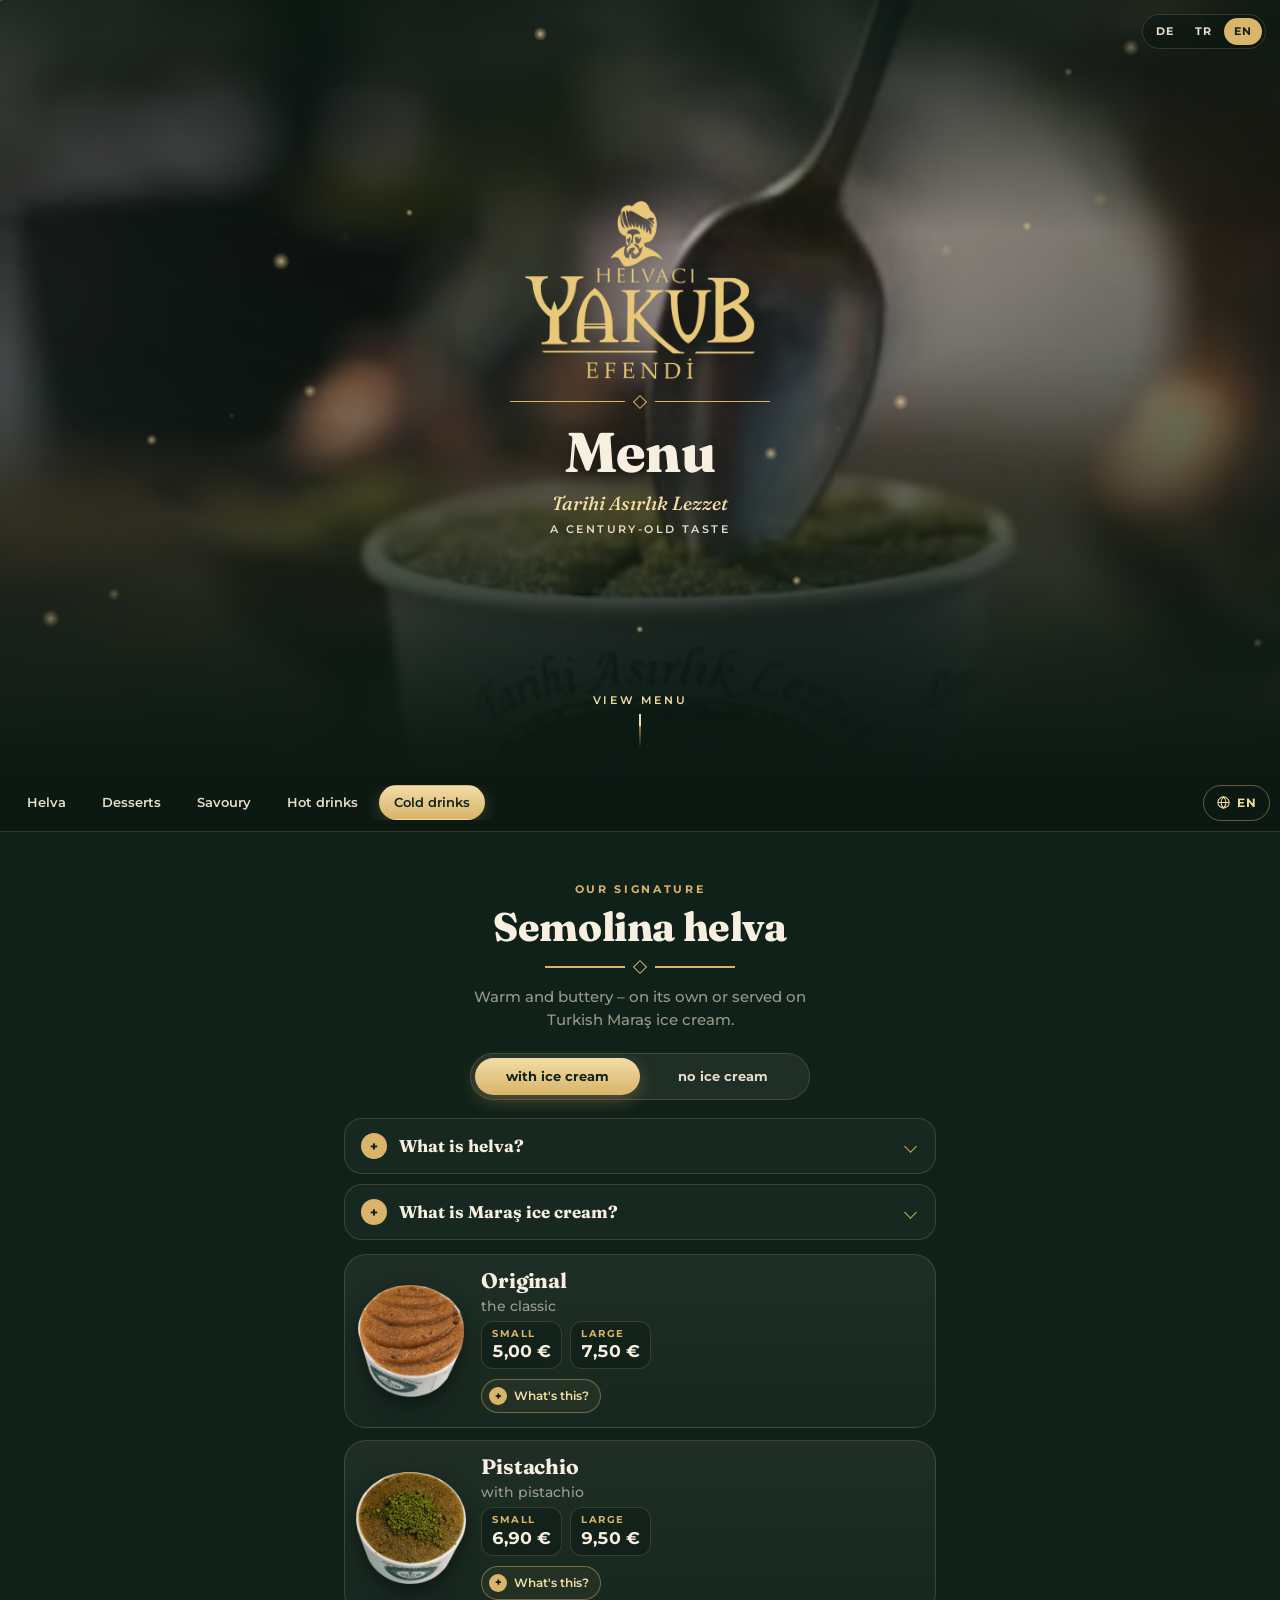
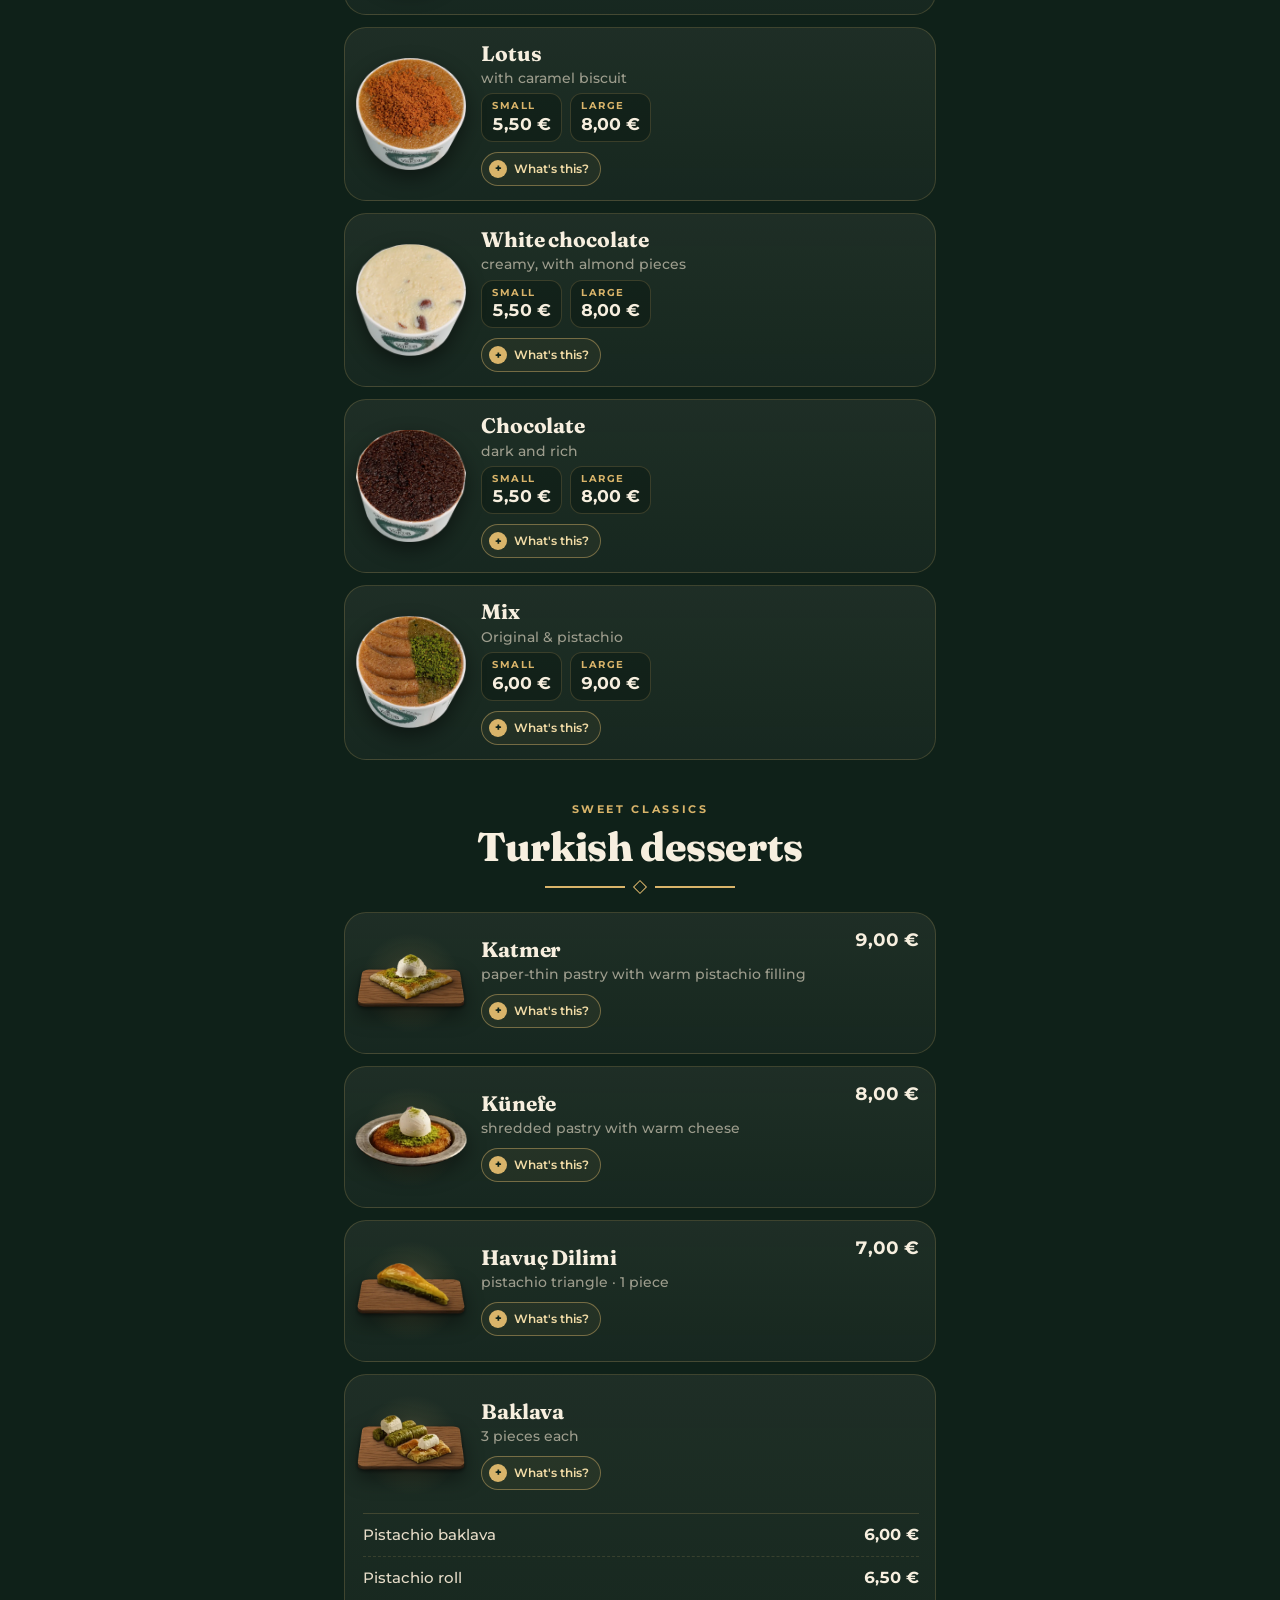
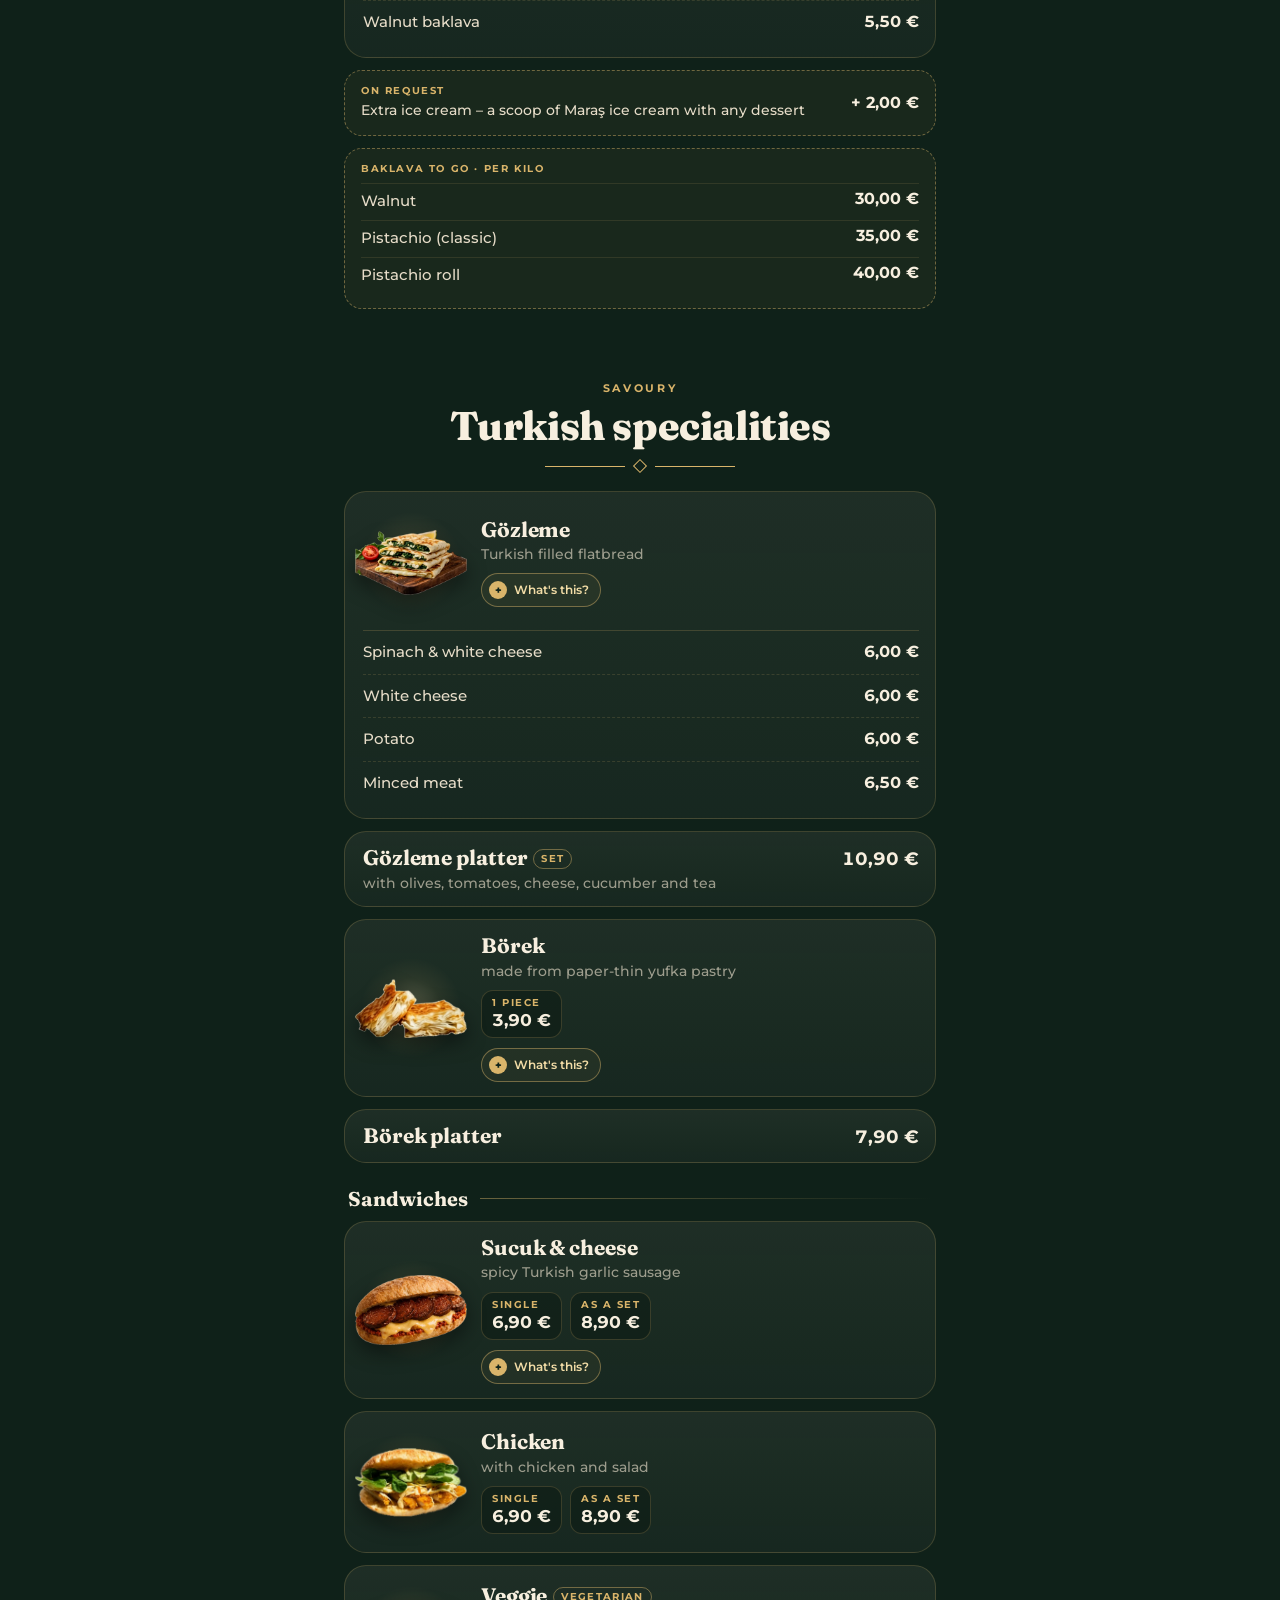
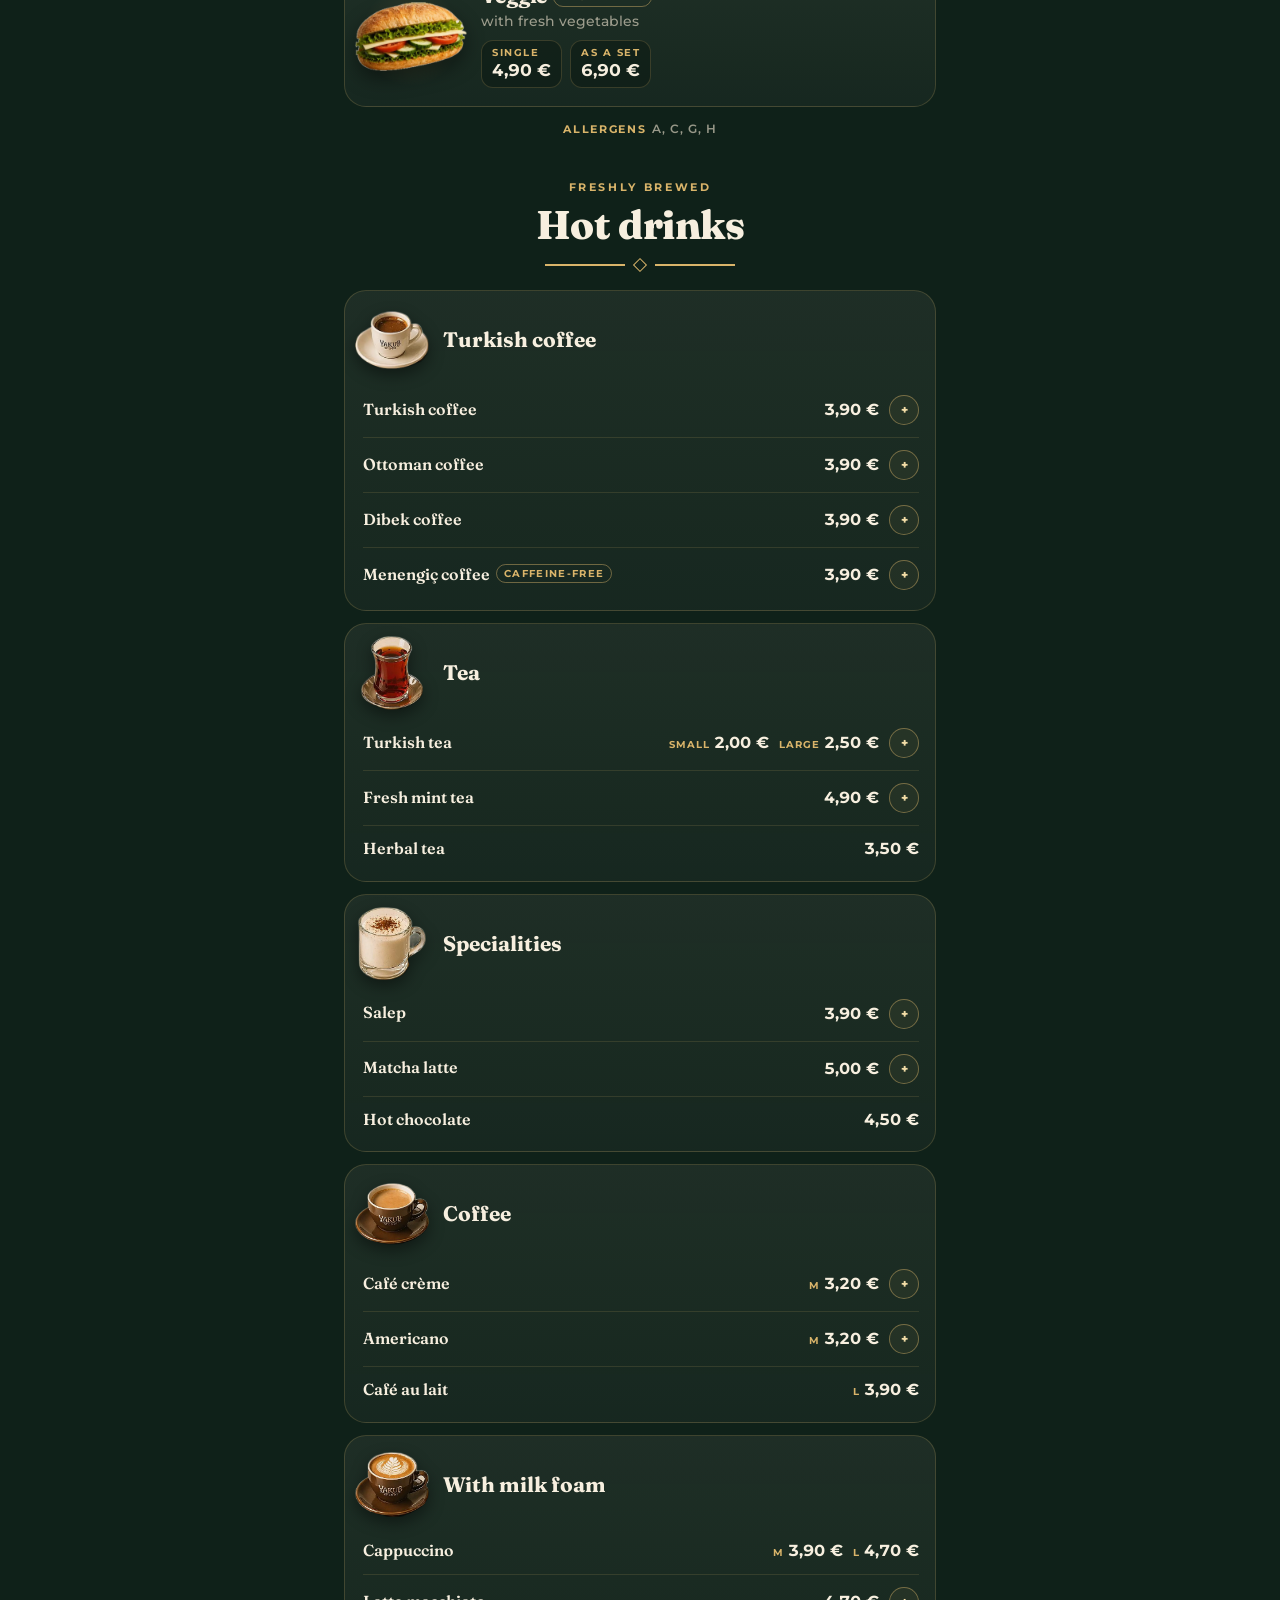
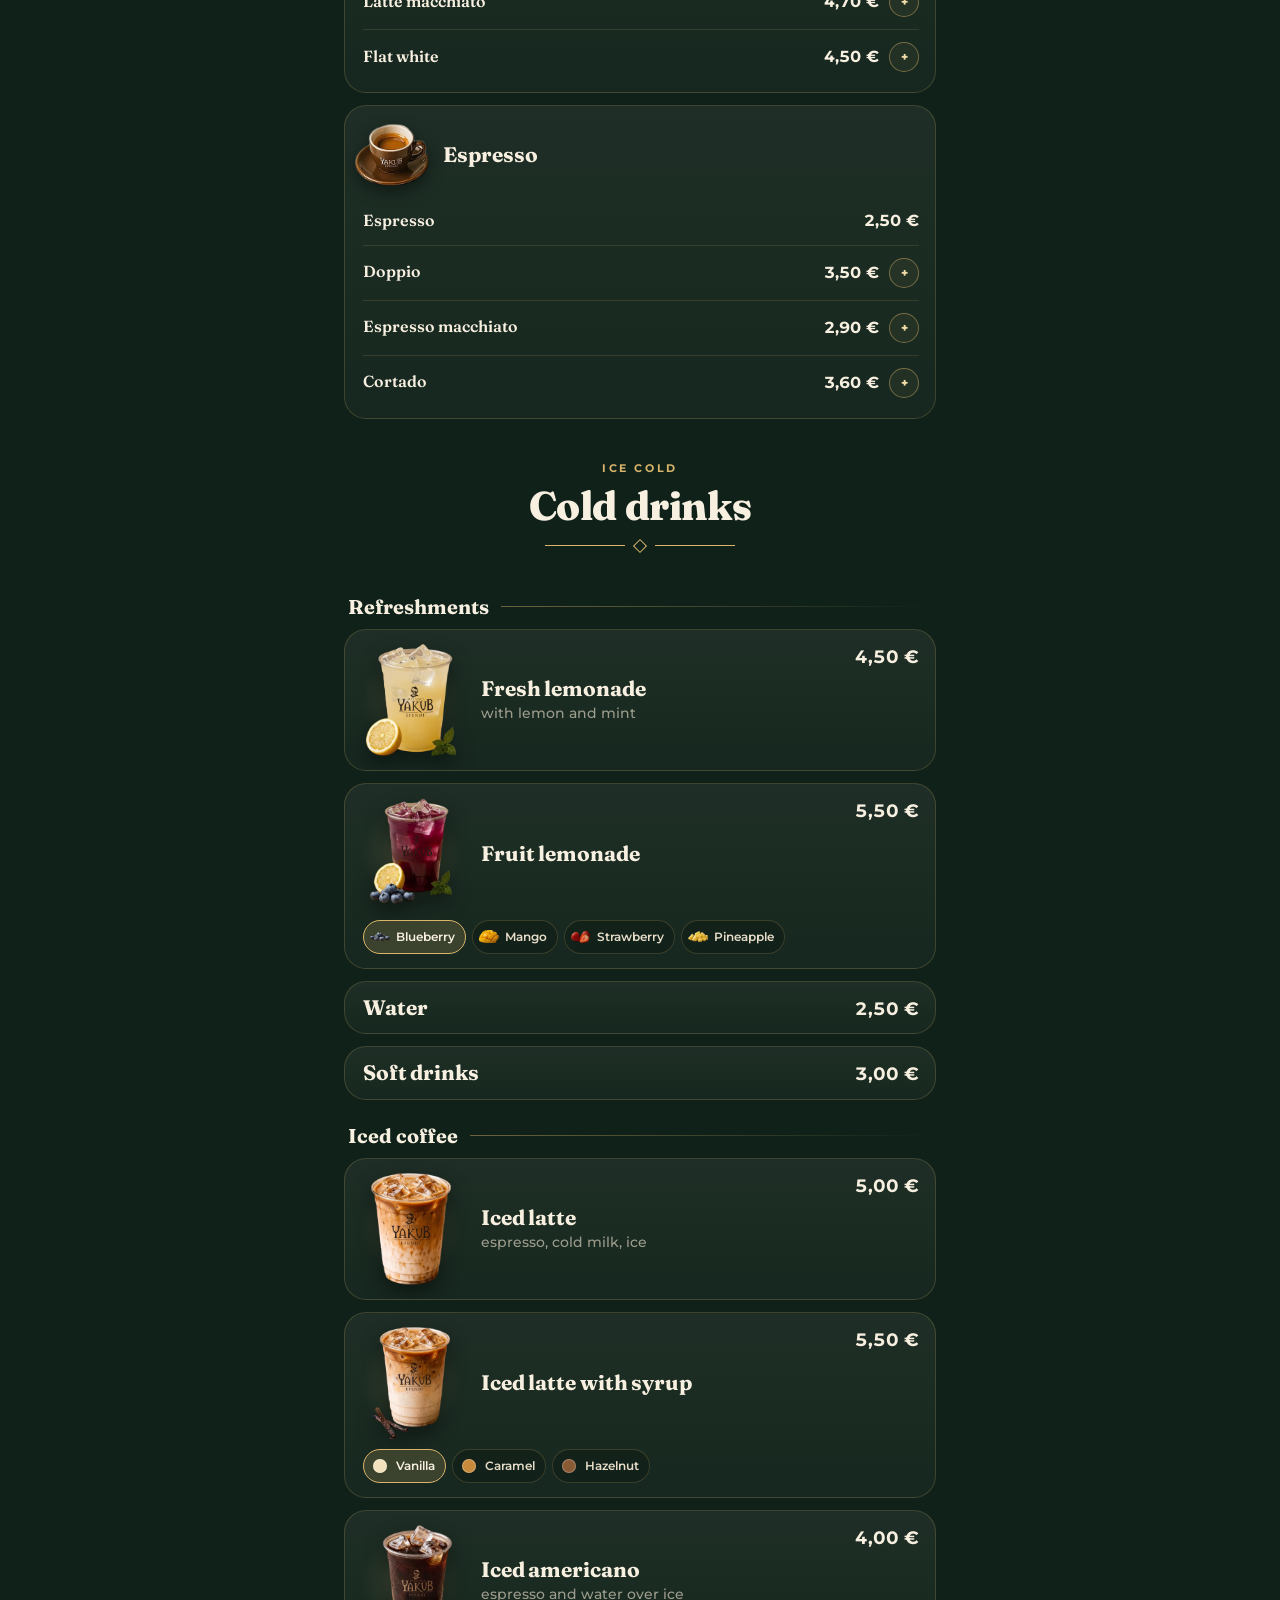
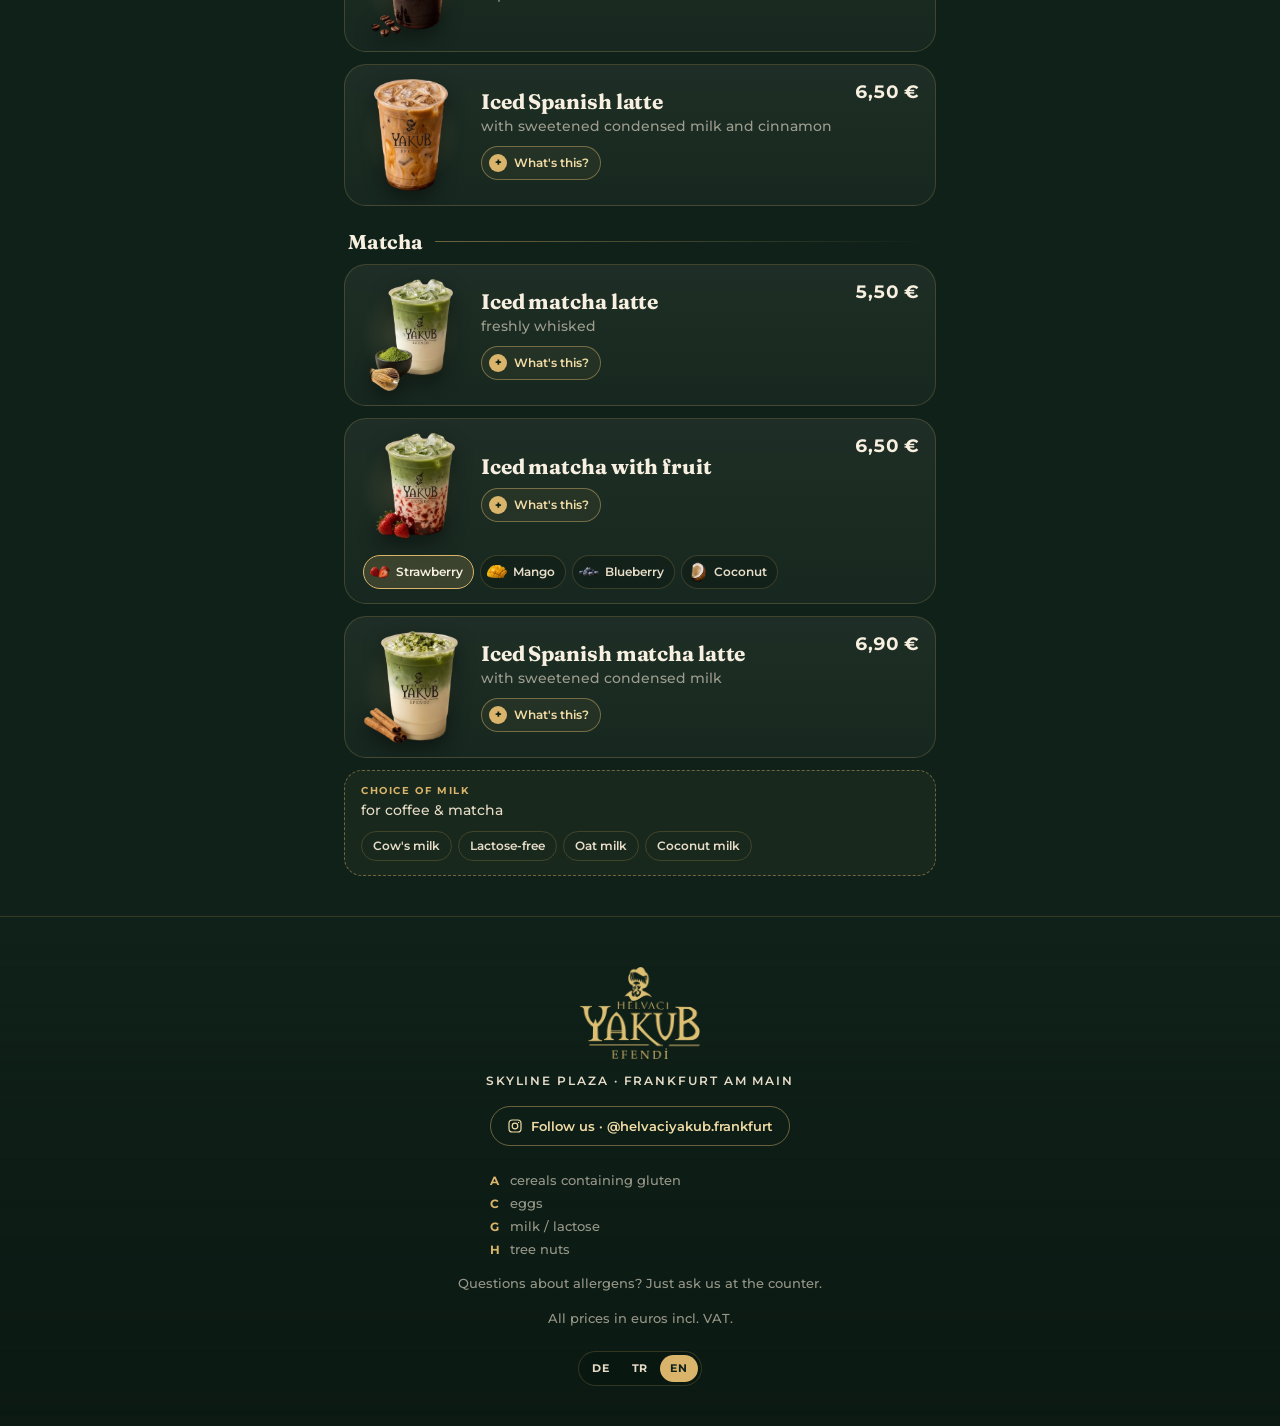
==== commit c317f03c: "Ice Spanish Latte mit Zimt, Helva Weiße Schokolade mit Mandelstücken Beschreibung und Erklärtext in " ====
--- a/index.html
+++ b/index.html
@@ -390,7 +390,7 @@
       <div class="lm" id="lm"><button class="lm-btn" type="button" data-lm aria-haspopup="true" aria-expanded="false"><svg viewBox="0 0 24 24" fill="none" stroke="currentColor" stroke-width="1.7" aria-hidden="true"><circle cx="12" cy="12" r="9"/><path d="M3 12h18M12 3c2.6 2.6 3.9 5.6 3.9 9s-1.3 6.4-3.9 9c-2.6-2.6-3.9-5.6-3.9-9S9.4 5.6 12 3z"/></svg>DE</button><div class="lm-menu" role="menu"><button type="button" role="menuitem" data-lang="de" aria-pressed="true">Deutsch<small>DE</small></button><button type="button" role="menuitem" data-lang="tr" aria-pressed="false">Türkçe<small>TR</small></button><button type="button" role="menuitem" data-lang="en" aria-pressed="false">English<small>EN</small></button></div></div>
     </nav>
 
-    <main id="menu"><section class="cat" id="helva" data-cat><header class="cat-h rv"><p class="kicker">Unsere Spezialität</p><h2>Buttergrießhelva</h2><div class="orn" aria-hidden="true"><i></i><b></b><i></i></div><p class="intro">Warm und buttrig – pur oder serviert auf türkischem Maraş-Eis.</p></header><div class="mode rv"><div class="seg" data-mode="mit" role="group"><button type="button" data-mode="mit" aria-pressed="true">mit Eis</button><button type="button" data-mode="ohne" aria-pressed="false">ohne Eis</button></div></div><div class="goods"><div class="good rv" style="--d:0ms" data-item="was-ist-helva"><button type="button" data-toggle aria-expanded="false"><span class="q">+</span><span class="gt">Was ist Helva?</span><span class="chev"></span></button><div class="more"><div class="more-in"><div class="explain vid"><div class="media"><img class="vposter" src="assets/video/helva-original.jpg" data-asset="video/helva-original.jpg" alt="Was ist Helva?" loading="lazy" decoding="async" /><video muted loop playsinline preload="none" data-v="helva-original"></video></div><div><p class="e-h">Was ist Helva?</p><p>Grieß wird langsam in Butter goldbraun geröstet und dann mit Zuckersirup oder Milch gegart. Heraus kommt eine warme, lockere Süßspeise – in der Türkei ein Klassiker zu jedem Anlass.</p></div></div></div></div></div><div class="good rv" style="--d:80ms" data-item="was-ist-maras"><button type="button" data-toggle aria-expanded="false"><span class="q">+</span><span class="gt">Was ist Maraş-Eis?</span><span class="chev"></span></button><div class="more"><div class="more-in"><div class="explain vid"><div class="media"><img class="vposter" src="assets/video/helva-schokolade.jpg" data-asset="video/helva-schokolade.jpg" alt="Was ist Maraş-Eis?" loading="lazy" decoding="async" /><video muted loop playsinline preload="none" data-v="helva-schokolade"></video></div><div><p class="e-h">Was ist Maraş-Eis?</p><p>Traditionelles Eis aus Kahramanmaraş. Salep (Orchideenmehl) und Mastix machen es dicht und elastisch, deshalb schmilzt es langsamer. Zur warmen Helva ein herrlicher Kontrast aus heiß und kalt.</p></div></div></div></div></div></div><div class="list"><article class="item rv" style="--d:0ms" data-item="helva-original"><div class="item-main"><div class="pic" style="--fd:-0.77s"><span class="plate"></span><img class="a" src="assets/img/helva-original.webp" data-asset="img/helva-original.webp" alt="" loading="lazy" decoding="async" /><img class="b" alt="" /></div><div class="txt"><h3>Original</h3><p class="sub">der Klassiker</p><p class="nojs hl-lab">mit Eis</p><div class="pills"><div class="pill"><small>Klein</small><b class="hp" data-mit="5,00" data-ohne="6,00">5,00&nbsp;€</b></div><div class="pill"><small>Groß</small><b class="hp" data-mit="7,50" data-ohne="9,00">7,50&nbsp;€</b></div></div><p class="nojs hl-alt">ohne Eis: Klein 6,00&nbsp;€ · Groß 9,00&nbsp;€</p><button class="what" type="button" data-toggle aria-expanded="false"><span class="q">+</span><span class="wl">Was ist das?</span></button></div></div><div class="more"><div class="more-in"><div class="explain vid"><div class="media"><img class="vposter" src="assets/video/helva-original.jpg" data-asset="video/helva-original.jpg" alt="Original" loading="lazy" decoding="async" /><video muted loop playsinline preload="none" data-v="helva-original"></video></div><div><p class="e-h">Original</p><p>Pur und klassisch: Grieß, in Butter goldbraun geröstet – so, wie Helva sein soll.</p></div></div></div></div></article><article class="item rv" style="--d:70ms" data-item="helva-pistazie"><div class="item-main"><div class="pic" style="--fd:-1.54s"><span class="plate"></span><img class="a" src="assets/img/helva-pistazie.webp" data-asset="img/helva-pistazie.webp" alt="" loading="lazy" decoding="async" /><img class="b" alt="" /></div><div class="txt"><h3>Pistazie</h3><p class="sub">mit Pistazie</p><p class="nojs hl-lab">mit Eis</p><div class="pills"><div class="pill"><small>Klein</small><b class="hp" data-mit="6,90" data-ohne="7,90">6,90&nbsp;€</b></div><div class="pill"><small>Groß</small><b class="hp" data-mit="9,50" data-ohne="12,00">9,50&nbsp;€</b></div></div><p class="nojs hl-alt">ohne Eis: Klein 7,90&nbsp;€ · Groß 12,00&nbsp;€</p><button class="what" type="button" data-toggle aria-expanded="false"><span class="q">+</span><span class="wl">Was ist das?</span></button></div></div><div class="more"><div class="more-in"><div class="explain vid"><div class="media"><img class="vposter" src="assets/video/helva-pistazie.jpg" data-asset="video/helva-pistazie.jpg" alt="Pistazie" loading="lazy" decoding="async" /><video muted loop playsinline preload="none" data-v="helva-pistazie"></video></div><div><p class="e-h">Pistazie</p><p>Mit fein gemahlener Pistazie: nussig im Geschmack und leuchtend grün.</p></div></div></div></div></article><article class="item rv" style="--d:140ms" data-item="helva-lotus"><div class="item-main"><div class="pic" style="--fd:-2.31s"><span class="plate"></span><img class="a" src="assets/img/helva-lotus.webp" data-asset="img/helva-lotus.webp" alt="" loading="lazy" decoding="async" /><img class="b" alt="" /></div><div class="txt"><h3>Lotus</h3><p class="sub">mit Karamellkeks</p><p class="nojs hl-lab">mit Eis</p><div class="pills"><div class="pill"><small>Klein</small><b class="hp" data-mit="5,50" data-ohne="6,50">5,50&nbsp;€</b></div><div class="pill"><small>Groß</small><b class="hp" data-mit="8,00" data-ohne="9,50">8,00&nbsp;€</b></div></div><p class="nojs hl-alt">ohne Eis: Klein 6,50&nbsp;€ · Groß 9,50&nbsp;€</p><button class="what" type="button" data-toggle aria-expanded="false"><span class="q">+</span><span class="wl">Was ist das?</span></button></div></div><div class="more"><div class="more-in"><div class="explain"><div class="media img"><img src="assets/img/helva-lotus.webp" data-asset="img/helva-lotus.webp" alt="Lotus" loading="lazy" decoding="async" /></div><div><p class="e-h">Lotus</p><p>Mit Bröseln vom Lotus-Karamellkeks – karamellig, mit einer feinen Zimtnote.</p></div></div></div></div></article><article class="item rv" style="--d:210ms" data-item="helva-weisse-schokolade"><div class="item-main"><div class="pic" style="--fd:-3.08s"><span class="plate"></span><img class="a" src="assets/img/helva-weisse-schokolade.webp" data-asset="img/helva-weisse-schokolade.webp" alt="" loading="lazy" decoding="async" /><img class="b" alt="" /></div><div class="txt"><h3>Weiße Schokolade</h3><p class="sub">cremig und mild</p><p class="nojs hl-lab">mit Eis</p><div class="pills"><div class="pill"><small>Klein</small><b class="hp" data-mit="5,50" data-ohne="6,50">5,50&nbsp;€</b></div><div class="pill"><small>Groß</small><b class="hp" data-mit="8,00" data-ohne="9,50">8,00&nbsp;€</b></div></div><p class="nojs hl-alt">ohne Eis: Klein 6,50&nbsp;€ · Groß 9,50&nbsp;€</p><button class="what" type="button" data-toggle aria-expanded="false"><span class="q">+</span><span class="wl">Was ist das?</span></button></div></div><div class="more"><div class="more-in"><div class="explain vid"><div class="media"><img class="vposter" src="assets/video/helva-weisse-schokolade.jpg" data-asset="video/helva-weisse-schokolade.jpg" alt="Weiße Schokolade" loading="lazy" decoding="async" /><video muted loop playsinline preload="none" data-v="helva-weisse-schokolade"></video></div><div><p class="e-h">Weiße Schokolade</p><p>Mit weißer Schokolade verfeinert – besonders cremig und mild.</p></div></div></div></div></article><article class="item rv" style="--d:0ms" data-item="helva-schokolade"><div class="item-main"><div class="pic" style="--fd:-3.85s"><span class="plate"></span><img class="a" src="assets/img/helva-schokolade.webp" data-asset="img/helva-schokolade.webp" alt="" loading="lazy" decoding="async" /><img class="b" alt="" /></div><div class="txt"><h3>Schokolade</h3><p class="sub">dunkel und intensiv</p><p class="nojs hl-lab">mit Eis</p><div class="pills"><div class="pill"><small>Klein</small><b class="hp" data-mit="5,50" data-ohne="6,50">5,50&nbsp;€</b></div><div class="pill"><small>Groß</small><b class="hp" data-mit="8,00" data-ohne="9,50">8,00&nbsp;€</b></div></div><p class="nojs hl-alt">ohne Eis: Klein 6,50&nbsp;€ · Groß 9,50&nbsp;€</p><button class="what" type="button" data-toggle aria-expanded="false"><span class="q">+</span><span class="wl">Was ist das?</span></button></div></div><div class="more"><div class="more-in"><div class="explain vid"><div class="media"><img class="vposter" src="assets/video/helva-schokolade.jpg" data-asset="video/helva-schokolade.jpg" alt="Schokolade" loading="lazy" decoding="async" /><video muted loop playsinline preload="none" data-v="helva-schokolade"></video></div><div><p class="e-h">Schokolade</p><p>Mit Schokolade – dunkel, intensiv und herrlich zum kalten Maraş-Eis.</p></div></div></div></div></article><article class="item rv" style="--d:70ms" data-item="helva-mix"><div class="item-main"><div class="pic" style="--fd:-4.62s"><span class="plate"></span><img class="a" src="assets/img/helva-mix.webp" data-asset="img/helva-mix.webp" alt="" loading="lazy" decoding="async" /><img class="b" alt="" /></div><div class="txt"><h3>Mix</h3><p class="sub">Original &amp; Pistazie</p><p class="nojs hl-lab">mit Eis</p><div class="pills"><div class="pill"><small>Klein</small><b class="hp" data-mit="6,00" data-ohne="7,00">6,00&nbsp;€</b></div><div class="pill"><small>Groß</small><b class="hp" data-mit="9,00" data-ohne="10,50">9,00&nbsp;€</b></div></div><p class="nojs hl-alt">ohne Eis: Klein 7,00&nbsp;€ · Groß 10,50&nbsp;€</p><button class="what" type="button" data-toggle aria-expanded="false"><span class="q">+</span><span class="wl">Was ist das?</span></button></div></div><div class="more"><div class="more-in"><div class="explain"><div class="media img"><img src="assets/img/helva-mix.webp" data-asset="img/helva-mix.webp" alt="Mix" loading="lazy" decoding="async" /></div><div><p class="e-h">Mix</p><p>Halb Original, halb Pistazie – für alle, die sich nicht entscheiden wollen.</p></div></div></div></div></article></div></section><section class="cat" id="desserts" data-cat><header class="cat-h rv"><p class="kicker">Süße Klassiker</p><h2>Türkische Desserts</h2><div class="orn" aria-hidden="true"><i></i><b></b><i></i></div></header><div class="list"><article class="item rv" style="--d:0ms" data-item="katmer"><div class="item-main"><div class="pic" style="--fd:-5.39s"><span class="plate"></span><img class="a" src="assets/img/katmer.webp" data-asset="img/katmer.webp" alt="" loading="lazy" decoding="async" /><img class="b" alt="" /></div><div class="txt"><h3>Katmer</h3><p class="sub">hauchdünner Teig mit warmer Pistazienfüllung</p><button class="what" type="button" data-toggle aria-expanded="false"><span class="q">+</span><span class="wl">Was ist das?</span></button></div><div class="price">9,00&nbsp;€</div></div><div class="more"><div class="more-in"><div class="explain"><div class="media img"><img src="assets/img/katmer.webp" data-asset="img/katmer.webp" alt="Katmer" loading="lazy" decoding="async" /></div><div><p class="e-h">Katmer</p><p>Eine Spezialität aus Gaziantep: Der Teig wird hauchdünn ausgezogen, mit Pistazie gefüllt, gefaltet und kurz gebacken. Warm serviert – außen knusprig, innen saftig.</p></div></div></div></div></article><article class="item rv" style="--d:70ms" data-item="kuenefe"><div class="item-main"><div class="pic" style="--fd:-0.16s"><span class="plate"></span><img class="a" src="assets/img/kuenefe.webp" data-asset="img/kuenefe.webp" alt="" loading="lazy" decoding="async" /><img class="b" alt="" /></div><div class="txt"><h3>Künefe</h3><p class="sub">Engelshaar-Teig mit warmem Käse</p><button class="what" type="button" data-toggle aria-expanded="false"><span class="q">+</span><span class="wl">Was ist das?</span></button></div><div class="price">8,00&nbsp;€</div></div><div class="more"><div class="more-in"><div class="explain"><div class="media img"><img src="assets/img/kuenefe.webp" data-asset="img/kuenefe.webp" alt="Künefe" loading="lazy" decoding="async" /></div><div><p class="e-h">Künefe</p><p>Feine Teigfäden (Kadayıf) mit mildem Käse, goldbraun gebacken und mit Sirup getränkt. Beim ersten Bissen zieht der Käse lange Fäden.</p></div></div></div></div></article><article class="item rv" style="--d:140ms" data-item="havuc"><div class="item-main"><div class="pic" style="--fd:-0.93s"><span class="plate"></span><img class="a" src="assets/img/havuc.webp" data-asset="img/havuc.webp" alt="" loading="lazy" decoding="async" /><img class="b" alt="" /></div><div class="txt"><h3>Havuç Dilimi</h3><p class="sub">Pistazien-Dreieck · 1 Stück</p><button class="what" type="button" data-toggle aria-expanded="false"><span class="q">+</span><span class="wl">Was ist das?</span></button></div><div class="price">7,00&nbsp;€</div></div><div class="more"><div class="more-in"><div class="explain"><div class="media img"><img src="assets/img/havuc.webp" data-asset="img/havuc.webp" alt="Havuç Dilimi" loading="lazy" decoding="async" /></div><div><p class="e-h">Havuç Dilimi</p><p>„Karottenscheibe“ heißt dieses Baklava-Stück wegen seiner Form: viele hauchdünne Teigschichten, reichlich Pistazie und Sirup.</p></div></div></div></div></article><article class="item rv" style="--d:210ms" data-item="baklava"><div class="item-main"><div class="pic" style="--fd:-1.70s"><span class="plate"></span><img class="a" src="assets/img/baklava-pistazie.webp" data-asset="img/baklava-pistazie.webp" alt="" loading="lazy" decoding="async" /><img class="b" alt="" /></div><div class="txt"><h3>Baklava</h3><p class="sub">je 3 Stück</p><button class="what" type="button" data-toggle aria-expanded="false"><span class="q">+</span><span class="wl">Was ist das?</span></button></div></div><ul class="vars"><li><span>Pistazien-Baklava</span><b>6,00&nbsp;€</b></li><li><span>Pistazienrolle</span><b>6,50&nbsp;€</b></li><li><span>Walnuss-Baklava</span><b>5,50&nbsp;€</b></li></ul><div class="more"><div class="more-in"><div class="explain"><div class="media img"><img src="assets/img/baklava-pistazie.webp" data-asset="img/baklava-pistazie.webp" alt="Baklava" loading="lazy" decoding="async" /></div><div><p class="e-h">Baklava</p><p>Dünne Yufka-Teigblätter, Schicht für Schicht mit Nüssen gefüllt und mit Sirup getränkt. Bei der Pistazienrolle wird der Teig um die Pistazien gewickelt.</p></div></div></div></div></article></div><div class="note rv"><div style="flex:1"><p class="nl">Auf Wunsch</p><p class="nt">Extra Eis – eine Kugel Maraş-Eis zu jedem Dessert</p></div><b>+ 2,00&nbsp;€</b></div><div class="note block rv"><p class="nl">Baklava zum Mitnehmen · pro Kilo</p><ul><li><span>Walnuss</span><b>30,00&nbsp;€</b></li><li><span>Pistazie klassisch</span><b>35,00&nbsp;€</b></li><li><span>Pistazienrolle</span><b>40,00&nbsp;€</b></li></ul></div><p class="allerg rv"><b>Allergene</b>A, G, H</p></section><section class="cat" id="herzhaft" data-cat><header class="cat-h rv"><p class="kicker">Herzhaft</p><h2>Türkische Spezialitäten</h2><div class="orn" aria-hidden="true"><i></i><b></b><i></i></div></header><div class="list"><article class="item rv" style="--d:0ms" data-item="goezleme"><div class="item-main"><div class="pic" style="--fd:-2.47s"><span class="plate"></span><img class="a" src="assets/img/goezleme.webp" data-asset="img/goezleme.webp" alt="" loading="lazy" decoding="async" /><img class="b" alt="" /></div><div class="txt"><h3>Gözleme</h3><p class="sub">türkisches Fladenbrot, gefüllt</p><button class="what" type="button" data-toggle aria-expanded="false"><span class="q">+</span><span class="wl">Was ist das?</span></button></div></div><ul class="vars"><li><span>Spinat &amp; Weißkäse</span><b>6,00&nbsp;€</b></li><li><span>Weißkäse</span><b>6,00&nbsp;€</b></li><li><span>Kartoffel</span><b>6,00&nbsp;€</b></li><li><span>Hackfleisch</span><b>6,50&nbsp;€</b></li></ul><div class="more"><div class="more-in"><div class="explain"><div class="media img"><img src="assets/img/goezleme.webp" data-asset="img/goezleme.webp" alt="Gözleme" loading="lazy" decoding="async" /></div><div><p class="e-h">Gözleme</p><p>Hauchdünn ausgerollter Teig wird gefüllt, zusammengeklappt und auf der heißen Platte knusprig gebacken.</p></div></div></div></div></article><article class="item rv nopic" style="--d:70ms" data-item="goezleme-teller"><div class="item-main"><div class="txt"><h3>Gözleme-Teller<span class="tag">Menü</span></h3><p class="sub">mit Oliven, Tomaten, Käse, Gurken und Tee</p></div><div class="price">10,90&nbsp;€</div></div></article><article class="item rv" style="--d:140ms" data-item="boerek"><div class="item-main"><div class="pic" style="--fd:-3.24s"><span class="plate"></span><img class="a" src="assets/img/boerek.webp" data-asset="img/boerek.webp" alt="" loading="lazy" decoding="async" /><img class="b" alt="" /></div><div class="txt"><h3>Börek</h3><p class="sub">aus hauchdünnem Yufka-Teig</p><div class="pills"><div class="pill"><small>1 Stück</small><b>3,90&nbsp;€</b></div></div><button class="what" type="button" data-toggle aria-expanded="false"><span class="q">+</span><span class="wl">Was ist das?</span></button></div></div><div class="more"><div class="more-in"><div class="explain"><div class="media img"><img src="assets/img/boerek.webp" data-asset="img/boerek.webp" alt="Börek" loading="lazy" decoding="async" /></div><div><p class="e-h">Börek</p><p>Viele Lagen hauchdünner Yufka-Teig, gefüllt und im Ofen goldbraun gebacken.</p></div></div></div></div></article><article class="item rv nopic" style="--d:210ms" data-item="boerek-teller"><div class="item-main"><div class="txt"><h3>Börek-Teller</h3></div><div class="price">7,90&nbsp;€</div></div></article></div><div class="sgroup-h rv"><h3>Sandwiches</h3></div><div class="list"><article class="item rv" style="--d:0ms" data-item="sandwich-sucuk"><div class="item-main"><div class="pic" style="--fd:-4.01s"><span class="plate"></span><img class="a" src="assets/img/sandwich-sucuk.webp" data-asset="img/sandwich-sucuk.webp" alt="" loading="lazy" decoding="async" /><img class="b" alt="" /></div><div class="txt"><h3>Sucuk &amp; Käse</h3><p class="sub">würzige türkische Knoblauchwurst</p><div class="pills"><div class="pill"><small>einzeln</small><b>6,90&nbsp;€</b></div><div class="pill"><small>im Menü</small><b>8,90&nbsp;€</b></div></div><button class="what" type="button" data-toggle aria-expanded="false"><span class="q">+</span><span class="wl">Was ist das?</span></button></div></div><div class="more"><div class="more-in"><div class="explain"><div class="media img"><img src="assets/img/sandwich-sucuk.webp" data-asset="img/sandwich-sucuk.webp" alt="Sucuk &amp; Käse" loading="lazy" decoding="async" /></div><div><p class="e-h">Sucuk &amp; Käse</p><p>Sucuk ist eine kräftig gewürzte türkische Wurst mit Knoblauch und Paprika – warm im Brot, mit geschmolzenem Käse.</p></div></div></div></div></article><article class="item rv" style="--d:70ms" data-item="sandwich-haehnchen"><div class="item-main"><div class="pic" style="--fd:-4.78s"><span class="plate"></span><img class="a" src="assets/img/sandwich-haehnchen.webp" data-asset="img/sandwich-haehnchen.webp" alt="" loading="lazy" decoding="async" /><img class="b" alt="" /></div><div class="txt"><h3>Hähnchen</h3><p class="sub">mit Hähnchen und Salat</p><div class="pills"><div class="pill"><small>einzeln</small><b>6,90&nbsp;€</b></div><div class="pill"><small>im Menü</small><b>8,90&nbsp;€</b></div></div></div></div></article><article class="item rv" style="--d:140ms" data-item="sandwich-veggie"><div class="item-main"><div class="pic" style="--fd:-5.55s"><span class="plate"></span><img class="a" src="assets/img/sandwich-veggie.webp" data-asset="img/sandwich-veggie.webp" alt="" loading="lazy" decoding="async" /><img class="b" alt="" /></div><div class="txt"><h3>Vegetarisch<span class="tag">vegetarisch</span></h3><p class="sub">mit frischem Gemüse</p><div class="pills"><div class="pill"><small>einzeln</small><b>4,90&nbsp;€</b></div><div class="pill"><small>im Menü</small><b>6,90&nbsp;€</b></div></div></div></div></article></div><p class="allerg rv"><b>Allergene</b>A, C, G, H</p></section><section class="cat" id="heiss" data-cat><header class="cat-h rv"><p class="kicker">Frisch aufgebrüht</p><h2>Warme Getränke</h2><div class="orn" aria-hidden="true"><i></i><b></b><i></i></div></header><div class="list"><div class="group rv" style="--d:0ms"><div class="group-h"><div class="gpic" style="--fd:-0.32s"><img src="assets/img/mokka.webp" data-asset="img/mokka.webp" alt="" loading="lazy" decoding="async" /></div><h3>Türkischer Kaffee</h3></div><ul class="rows"><li class="rowi" data-item="tuerkischer-mokka"><div class="row-main"><div class="rt"><span class="rn">Türkischer Mokka</span></div><span class="rp">3,90&nbsp;€</span><button class="qbtn" type="button" data-toggle aria-expanded="false" aria-label="Was ist das?">+</button></div><div class="more"><div class="more-in"><div class="explain"><div class="media img"><img src="assets/img/mokka.webp" data-asset="img/mokka.webp" alt="Türkischer Mokka" loading="lazy" decoding="async" /></div><div><p class="e-h">Türkischer Mokka</p><p>Sehr fein gemahlener Kaffee, im Kännchen (Cezve) aufgekocht und ungefiltert mit feinem Schaum serviert. Den Satz am Boden lässt man einfach stehen.</p></div></div></div></div></li><li class="rowi" data-item="osmanischer-mokka"><div class="row-main"><div class="rt"><span class="rn">Osmanischer Mokka</span></div><span class="rp">3,90&nbsp;€</span><button class="qbtn" type="button" data-toggle aria-expanded="false" aria-label="Was ist das?">+</button></div><div class="more"><div class="more-in"><div class="explain noimg wide"><div><p class="e-h">Osmanischer Mokka</p><p>Türkischer Kaffee nach osmanischer Art – mild und aromatisch, mit einer feinen Gewürznote.</p></div></div></div></div></li><li class="rowi" data-item="dibek"><div class="row-main"><div class="rt"><span class="rn">Dibek Kaffee</span></div><span class="rp">3,90&nbsp;€</span><button class="qbtn" type="button" data-toggle aria-expanded="false" aria-label="Was ist das?">+</button></div><div class="more"><div class="more-in"><div class="explain noimg wide"><div><p class="e-h">Dibek Kaffee</p><p>Traditionell im Steinmörser (Dibek) gemahlen – milder und cremiger als klassischer türkischer Kaffee.</p></div></div></div></div></li><li class="rowi" data-item="menengic"><div class="row-main"><div class="rt"><span class="rn">Menengiç Kaffee</span><span class="tag">koffeinfrei</span></div><span class="rp">3,90&nbsp;€</span><button class="qbtn" type="button" data-toggle aria-expanded="false" aria-label="Was ist das?">+</button></div><div class="more"><div class="more-in"><div class="explain noimg wide"><div><p class="e-h">Menengiç Kaffee</p><p>Eigentlich kein Kaffee: geröstete Menengiç-Früchte (wilde Pistazie) – nussig, koffeinfrei und meist mit Milch zubereitet.</p></div></div></div></div></li></ul></div><div class="group rv" style="--d:70ms"><div class="group-h"><div class="gpic" style="--fd:-1.09s"><img src="assets/img/cay.webp" data-asset="img/cay.webp" alt="" loading="lazy" decoding="async" /></div><h3>Tee</h3></div><ul class="rows"><li class="rowi" data-item="cay"><div class="row-main"><div class="rt"><span class="rn">Çay</span></div><span class="rp"><em>klein</em>2,00&nbsp;€<em>groß</em>2,50&nbsp;€</span><button class="qbtn" type="button" data-toggle aria-expanded="false" aria-label="Was ist das?">+</button></div><div class="more"><div class="more-in"><div class="explain"><div class="media img"><img src="assets/img/cay.webp" data-asset="img/cay.webp" alt="Çay" loading="lazy" decoding="async" /></div><div><p class="e-h">Çay</p><p>Türkischer Schwarztee – kräftig, klar und ohne Milch getrunken.</p></div></div></div></div></li><li class="rowi" data-item="minztee"><div class="row-main"><div class="rt"><span class="rn">Frischer Minztee</span></div><span class="rp">4,90&nbsp;€</span><button class="qbtn" type="button" data-toggle aria-expanded="false" aria-label="Was ist das?">+</button></div><div class="more"><div class="more-in"><div class="explain noimg wide"><div><p class="e-h">Frischer Minztee</p><p>Frische Minzblätter, heiß aufgegossen.</p></div></div></div></div></li><li class="rowi" data-item="kraeutertee"><div class="row-main"><div class="rt"><span class="rn">Kräutertee</span></div><span class="rp">3,50&nbsp;€</span></div></li></ul></div><div class="group rv" style="--d:140ms"><div class="group-h"><div class="gpic" style="--fd:-1.86s"><img src="assets/img/salep.webp" data-asset="img/salep.webp" alt="" loading="lazy" decoding="async" /></div><h3>Spezialitäten</h3></div><ul class="rows"><li class="rowi" data-item="salep"><div class="row-main"><div class="rt"><span class="rn">Salep</span></div><span class="rp">3,90&nbsp;€</span><button class="qbtn" type="button" data-toggle aria-expanded="false" aria-label="Was ist das?">+</button></div><div class="more"><div class="more-in"><div class="explain"><div class="media img"><img src="assets/img/salep.webp" data-asset="img/salep.webp" alt="Salep" loading="lazy" decoding="async" /></div><div><p class="e-h">Salep</p><p>Heißes, cremiges Milchgetränk mit Salep (Orchideenmehl), mit Zimt bestäubt – ein türkischer Winterklassiker.</p></div></div></div></div></li><li class="rowi" data-item="matcha-latte"><div class="row-main"><div class="rt"><span class="rn">Matcha Latte</span></div><span class="rp">5,00&nbsp;€</span><button class="qbtn" type="button" data-toggle aria-expanded="false" aria-label="Was ist das?">+</button></div><div class="more"><div class="more-in"><div class="explain"><div class="media img"><img src="assets/img/matcha-latte.webp" data-asset="img/matcha-latte.webp" alt="Matcha Latte" loading="lazy" decoding="async" /></div><div><p class="e-h">Matcha Latte</p><p>Fein gemahlener japanischer Grüntee, mit Milch aufgeschäumt – sanft und leicht herb.</p></div></div></div></div></li><li class="rowi" data-item="heisse-schokolade"><div class="row-main"><div class="rt"><span class="rn">Heiße Schokolade</span></div><span class="rp">4,50&nbsp;€</span></div></li></ul></div><div class="group rv" style="--d:0ms"><div class="group-h"><div class="gpic" style="--fd:-2.63s"><img src="assets/img/cafe-creme.webp" data-asset="img/cafe-creme.webp" alt="" loading="lazy" decoding="async" /></div><h3>Kaffee</h3></div><ul class="rows"><li class="rowi" data-item="cafe-creme"><div class="row-main"><div class="rt"><span class="rn">Café Creme</span></div><span class="rp"><em>M</em>3,20&nbsp;€</span><button class="qbtn" type="button" data-toggle aria-expanded="false" aria-label="Was ist das?">+</button></div><div class="more"><div class="more-in"><div class="explain"><div class="media img"><img src="assets/img/cafe-creme.webp" data-asset="img/cafe-creme.webp" alt="Café Creme" loading="lazy" decoding="async" /></div><div><p class="e-h">Café Creme</p><p>Langer, milder Kaffee mit feiner Crema.</p></div></div></div></div></li><li class="rowi" data-item="americano"><div class="row-main"><div class="rt"><span class="rn">Americano</span></div><span class="rp"><em>M</em>3,20&nbsp;€</span><button class="qbtn" type="button" data-toggle aria-expanded="false" aria-label="Was ist das?">+</button></div><div class="more"><div class="more-in"><div class="explain noimg wide"><div><p class="e-h">Americano</p><p>Espresso, mit heißem Wasser verlängert.</p></div></div></div></div></li><li class="rowi" data-item="milchkaffee"><div class="row-main"><div class="rt"><span class="rn">Milchkaffee</span></div><span class="rp"><em>L</em>3,90&nbsp;€</span></div></li></ul></div><div class="group rv" style="--d:70ms"><div class="group-h"><div class="gpic" style="--fd:-3.40s"><img src="assets/img/cappuccino.webp" data-asset="img/cappuccino.webp" alt="" loading="lazy" decoding="async" /></div><h3>Mit Milchschaum</h3></div><ul class="rows"><li class="rowi" data-item="cappuccino"><div class="row-main"><div class="rt"><span class="rn">Cappuccino</span></div><span class="rp"><em>M</em>3,90&nbsp;€<em>L</em>4,70&nbsp;€</span></div></li><li class="rowi" data-item="latte-macchiato"><div class="row-main"><div class="rt"><span class="rn">Latte Macchiato</span></div><span class="rp">4,70&nbsp;€</span><button class="qbtn" type="button" data-toggle aria-expanded="false" aria-label="Was ist das?">+</button></div><div class="more"><div class="more-in"><div class="explain"><div class="media img"><img src="assets/img/latte-macchiato.webp" data-asset="img/latte-macchiato.webp" alt="Latte Macchiato" loading="lazy" decoding="async" /></div><div><p class="e-h">Latte Macchiato</p><p>Heiße Milch, Milchschaum und ein Espresso – im hohen Glas in drei Schichten.</p></div></div></div></div></li><li class="rowi" data-item="flat-white"><div class="row-main"><div class="rt"><span class="rn">Flat White</span></div><span class="rp">4,50&nbsp;€</span><button class="qbtn" type="button" data-toggle aria-expanded="false" aria-label="Was ist das?">+</button></div><div class="more"><div class="more-in"><div class="explain noimg wide"><div><p class="e-h">Flat White</p><p>Doppelter Espresso mit samtigem, feinem Milchschaum – kräftiger als ein Cappuccino.</p></div></div></div></div></li></ul></div><div class="group rv" style="--d:140ms"><div class="group-h"><div class="gpic" style="--fd:-4.17s"><img src="assets/img/espresso.webp" data-asset="img/espresso.webp" alt="" loading="lazy" decoding="async" /></div><h3>Espresso</h3></div><ul class="rows"><li class="rowi" data-item="espresso"><div class="row-main"><div class="rt"><span class="rn">Espresso</span></div><span class="rp">2,50&nbsp;€</span></div></li><li class="rowi" data-item="doppio"><div class="row-main"><div class="rt"><span class="rn">Doppio</span></div><span class="rp">3,50&nbsp;€</span><button class="qbtn" type="button" data-toggle aria-expanded="false" aria-label="Was ist das?">+</button></div><div class="more"><div class="more-in"><div class="explain noimg wide"><div><p class="e-h">Doppio</p><p>Doppelter Espresso.</p></div></div></div></div></li><li class="rowi" data-item="espresso-macchiato"><div class="row-main"><div class="rt"><span class="rn">Espresso Macchiato</span></div><span class="rp">2,90&nbsp;€</span><button class="qbtn" type="button" data-toggle aria-expanded="false" aria-label="Was ist das?">+</button></div><div class="more"><div class="more-in"><div class="explain noimg wide"><div><p class="e-h">Espresso Macchiato</p><p>Espresso mit einem Häubchen Milchschaum.</p></div></div></div></div></li><li class="rowi" data-item="cortado"><div class="row-main"><div class="rt"><span class="rn">Cortado</span></div><span class="rp">3,60&nbsp;€</span><button class="qbtn" type="button" data-toggle aria-expanded="false" aria-label="Was ist das?">+</button></div><div class="more"><div class="more-in"><div class="explain noimg wide"><div><p class="e-h">Cortado</p><p>Espresso mit etwa gleich viel warmer Milch – kräftig, aber weich.</p></div></div></div></div></li></ul></div></div></section><section class="cat" id="kalt" data-cat><header class="cat-h rv"><p class="kicker">Eiskalt</p><h2>Kalte Getränke</h2><div class="orn" aria-hidden="true"><i></i><b></b><i></i></div></header><div class="sgroup-h rv"><h3>Erfrischungen</h3></div><div class="list"><article class="item rv" style="--d:0ms" data-item="limonade"><div class="item-main"><div class="pic" style="--fd:-4.94s"><span class="plate"></span><img class="a" src="assets/img/limonade.webp" data-asset="img/limonade.webp" alt="" loading="lazy" decoding="async" /><img class="b" alt="" /></div><div class="txt"><h3>Frische Limonade</h3><p class="sub">mit Zitrone und Minze</p></div><div class="price">4,50&nbsp;€</div></div></article><article class="item rv" style="--d:70ms" data-item="frucht-limonade"><div class="item-main"><div class="pic" style="--fd:-5.71s"><span class="plate"></span><img class="a" src="assets/img/limonade-blaubeere.webp" data-asset="img/limonade-blaubeere.webp" alt="" loading="lazy" decoding="async" /><img class="b" alt="" /></div><div class="txt"><h3>Frucht-Limonade</h3></div><div class="price">5,50&nbsp;€</div></div><div class="flavors" role="group" aria-label="Sorte antippen"><button type="button" class="fl on" data-flavor="limonade-blaubeere"><img src="assets/img/chip-blaubeere.webp" data-asset="img/chip-blaubeere.webp" alt="" loading="lazy" decoding="async" />Blaubeere</button><button type="button" class="fl" data-flavor="limonade-mango"><img src="assets/img/chip-mango.webp" data-asset="img/chip-mango.webp" alt="" loading="lazy" decoding="async" />Mango</button><button type="button" class="fl" data-flavor="limonade-erdbeere"><img src="assets/img/chip-erdbeere.webp" data-asset="img/chip-erdbeere.webp" alt="" loading="lazy" decoding="async" />Erdbeere</button><button type="button" class="fl" data-flavor="limonade-ananas"><img src="assets/img/chip-ananas.webp" data-asset="img/chip-ananas.webp" alt="" loading="lazy" decoding="async" />Ananas</button></div></article><article class="item rv nopic" style="--d:140ms" data-item="wasser"><div class="item-main"><div class="txt"><h3>Wasser</h3></div><div class="price">2,50&nbsp;€</div></div></article><article class="item rv nopic" style="--d:210ms" data-item="softdrinks"><div class="item-main"><div class="txt"><h3>Softdrinks</h3></div><div class="price">3,00&nbsp;€</div></div></article></div><div class="sgroup-h rv"><h3>Kalter Kaffee</h3></div><div class="list"><article class="item rv" style="--d:0ms" data-item="ice-latte"><div class="item-main"><div class="pic" style="--fd:-0.48s"><span class="plate"></span><img class="a" src="assets/img/ice-latte.webp" data-asset="img/ice-latte.webp" alt="" loading="lazy" decoding="async" /><img class="b" alt="" /></div><div class="txt"><h3>Ice Latte</h3><p class="sub">Espresso, kalte Milch, Eis</p></div><div class="price">5,00&nbsp;€</div></div></article><article class="item rv" style="--d:70ms" data-item="ice-latte-sirup"><div class="item-main"><div class="pic" style="--fd:-1.25s"><span class="plate"></span><img class="a" src="assets/img/ice-latte-vanille.webp" data-asset="img/ice-latte-vanille.webp" alt="" loading="lazy" decoding="async" /><img class="b" alt="" /></div><div class="txt"><h3>Ice Latte mit Sirup</h3></div><div class="price">5,50&nbsp;€</div></div><div class="flavors" role="group" aria-label="Sorte antippen"><button type="button" class="fl on" data-flavor="ice-latte-vanille"><span class="dot" style="background:#f1e2bd"></span>Vanille</button><button type="button" class="fl" data-flavor="ice-latte-karamell"><span class="dot" style="background:#c88a3c"></span>Karamell</button><button type="button" class="fl" data-flavor="ice-latte-haselnuss"><span class="dot" style="background:#8a5a35"></span>Haselnuss</button></div></article><article class="item rv" style="--d:140ms" data-item="ice-americano"><div class="item-main"><div class="pic" style="--fd:-2.02s"><span class="plate"></span><img class="a" src="assets/img/ice-americano.webp" data-asset="img/ice-americano.webp" alt="" loading="lazy" decoding="async" /><img class="b" alt="" /></div><div class="txt"><h3>Ice Americano</h3><p class="sub">Espresso und Wasser auf Eis</p></div><div class="price">4,00&nbsp;€</div></div></article><article class="item rv" style="--d:210ms" data-item="ice-spanish-latte"><div class="item-main"><div class="pic" style="--fd:-2.79s"><span class="plate"></span><img class="a" src="assets/img/ice-latte-spanish.webp" data-asset="img/ice-latte-spanish.webp" alt="" loading="lazy" decoding="async" /><img class="b" alt="" /></div><div class="txt"><h3>Ice Spanish Latte</h3><p class="sub">mit gesüßter Kondensmilch</p><button class="what" type="button" data-toggle aria-expanded="false"><span class="q">+</span><span class="wl">Was ist das?</span></button></div><div class="price">6,50&nbsp;€</div></div><div class="more"><div class="more-in"><div class="explain"><div class="media img"><img src="assets/img/ice-latte-spanish.webp" data-asset="img/ice-latte-spanish.webp" alt="Ice Spanish Latte" loading="lazy" decoding="async" /></div><div><p class="e-h">Ice Spanish Latte</p><p>Espresso mit gesüßter Kondensmilch und kalter Milch auf Eis – süß und cremig.</p></div></div></div></div></article></div><div class="sgroup-h rv"><h3>Matcha</h3></div><div class="list"><article class="item rv" style="--d:0ms" data-item="ice-matcha"><div class="item-main"><div class="pic" style="--fd:-3.56s"><span class="plate"></span><img class="a" src="assets/img/matcha.webp" data-asset="img/matcha.webp" alt="" loading="lazy" decoding="async" /><img class="b" alt="" /></div><div class="txt"><h3>Ice Matcha Latte</h3><p class="sub">frisch aufgeschlagen</p><button class="what" type="button" data-toggle aria-expanded="false"><span class="q">+</span><span class="wl">Was ist das?</span></button></div><div class="price">5,50&nbsp;€</div></div><div class="more"><div class="more-in"><div class="explain"><div class="media img"><img src="assets/img/matcha.webp" data-asset="img/matcha.webp" alt="Ice Matcha Latte" loading="lazy" decoding="async" /></div><div><p class="e-h">Ice Matcha Latte</p><p>Fein gemahlener japanischer Grüntee, frisch aufgeschlagen, mit kalter Milch auf Eis – sanft, leicht herb und mit natürlichem Koffein.</p></div></div></div></div></article><article class="item rv" style="--d:70ms" data-item="ice-matcha-frucht"><div class="item-main"><div class="pic" style="--fd:-4.33s"><span class="plate"></span><img class="a" src="assets/img/matcha-erdbeere.webp" data-asset="img/matcha-erdbeere.webp" alt="" loading="lazy" decoding="async" /><img class="b" alt="" /></div><div class="txt"><h3>Ice Matcha mit Frucht</h3><button class="what" type="button" data-toggle aria-expanded="false"><span class="q">+</span><span class="wl">Was ist das?</span></button></div><div class="price">6,50&nbsp;€</div></div><div class="flavors" role="group" aria-label="Sorte antippen"><button type="button" class="fl on" data-flavor="matcha-erdbeere"><img src="assets/img/chip-erdbeere.webp" data-asset="img/chip-erdbeere.webp" alt="" loading="lazy" decoding="async" />Erdbeere</button><button type="button" class="fl" data-flavor="matcha-mango"><img src="assets/img/chip-mango.webp" data-asset="img/chip-mango.webp" alt="" loading="lazy" decoding="async" />Mango</button><button type="button" class="fl" data-flavor="matcha-blaubeere"><img src="assets/img/chip-blaubeere.webp" data-asset="img/chip-blaubeere.webp" alt="" loading="lazy" decoding="async" />Blaubeere</button><button type="button" class="fl" data-flavor="matcha-kokos"><img src="assets/img/chip-kokos.webp" data-asset="img/chip-kokos.webp" alt="" loading="lazy" decoding="async" />Kokosnuss</button></div><div class="more"><div class="more-in"><div class="explain vid"><div class="media"><img class="vposter" src="assets/video/matcha-frucht.jpg" data-asset="video/matcha-frucht.jpg" alt="Ice Matcha mit Frucht" loading="lazy" decoding="async" /><video muted loop playsinline preload="none" data-v="matcha-frucht"></video></div><div><p class="e-h">Ice Matcha mit Frucht</p><p>Erst die Frucht, dann Milch und Eis, obendrauf frisch aufgeschlagener Matcha. Vor dem Trinken umrühren!</p></div></div></div></div></article><article class="item rv" style="--d:140ms" data-item="ice-spanish-matcha"><div class="item-main"><div class="pic" style="--fd:-5.10s"><span class="plate"></span><img class="a" src="assets/img/matcha-spanish.webp" data-asset="img/matcha-spanish.webp" alt="" loading="lazy" decoding="async" /><img class="b" alt="" /></div><div class="txt"><h3>Ice Spanish Matcha Latte</h3><p class="sub">mit gesüßter Kondensmilch</p><button class="what" type="button" data-toggle aria-expanded="false"><span class="q">+</span><span class="wl">Was ist das?</span></button></div><div class="price">6,90&nbsp;€</div></div><div class="more"><div class="more-in"><div class="explain"><div class="media img"><img src="assets/img/matcha-spanish.webp" data-asset="img/matcha-spanish.webp" alt="Ice Spanish Matcha Latte" loading="lazy" decoding="async" /></div><div><p class="e-h">Ice Spanish Matcha Latte</p><p>Matcha mit gesüßter Kondensmilch und kalter Milch auf Eis – süß, cremig und grün.</p></div></div></div></div></article></div><div class="note block rv"><p class="nl">Milch nach Wahl</p><p class="nt">für Kaffee &amp; Matcha</p><div class="milk"><span>Kuhmilch</span><span>Laktosefrei</span><span>Hafermilch</span><span>Kokosmilch</span></div></div></section></main>
+    <main id="menu"><section class="cat" id="helva" data-cat><header class="cat-h rv"><p class="kicker">Unsere Spezialität</p><h2>Buttergrießhelva</h2><div class="orn" aria-hidden="true"><i></i><b></b><i></i></div><p class="intro">Warm und buttrig – pur oder serviert auf türkischem Maraş-Eis.</p></header><div class="mode rv"><div class="seg" data-mode="mit" role="group"><button type="button" data-mode="mit" aria-pressed="true">mit Eis</button><button type="button" data-mode="ohne" aria-pressed="false">ohne Eis</button></div></div><div class="goods"><div class="good rv" style="--d:0ms" data-item="was-ist-helva"><button type="button" data-toggle aria-expanded="false"><span class="q">+</span><span class="gt">Was ist Helva?</span><span class="chev"></span></button><div class="more"><div class="more-in"><div class="explain vid"><div class="media"><img class="vposter" src="assets/video/helva-original.jpg" data-asset="video/helva-original.jpg" alt="Was ist Helva?" loading="lazy" decoding="async" /><video muted loop playsinline preload="none" data-v="helva-original"></video></div><div><p class="e-h">Was ist Helva?</p><p>Grieß wird langsam in Butter goldbraun geröstet und dann mit Zuckersirup oder Milch gegart. Heraus kommt eine warme, lockere Süßspeise – in der Türkei ein Klassiker zu jedem Anlass.</p></div></div></div></div></div><div class="good rv" style="--d:80ms" data-item="was-ist-maras"><button type="button" data-toggle aria-expanded="false"><span class="q">+</span><span class="gt">Was ist Maraş-Eis?</span><span class="chev"></span></button><div class="more"><div class="more-in"><div class="explain vid"><div class="media"><img class="vposter" src="assets/video/helva-schokolade.jpg" data-asset="video/helva-schokolade.jpg" alt="Was ist Maraş-Eis?" loading="lazy" decoding="async" /><video muted loop playsinline preload="none" data-v="helva-schokolade"></video></div><div><p class="e-h">Was ist Maraş-Eis?</p><p>Traditionelles Eis aus Kahramanmaraş. Salep (Orchideenmehl) und Mastix machen es dicht und elastisch, deshalb schmilzt es langsamer. Zur warmen Helva ein herrlicher Kontrast aus heiß und kalt.</p></div></div></div></div></div></div><div class="list"><article class="item rv" style="--d:0ms" data-item="helva-original"><div class="item-main"><div class="pic" style="--fd:-0.77s"><span class="plate"></span><img class="a" src="assets/img/helva-original.webp" data-asset="img/helva-original.webp" alt="" loading="lazy" decoding="async" /><img class="b" alt="" /></div><div class="txt"><h3>Original</h3><p class="sub">der Klassiker</p><p class="nojs hl-lab">mit Eis</p><div class="pills"><div class="pill"><small>Klein</small><b class="hp" data-mit="5,00" data-ohne="6,00">5,00&nbsp;€</b></div><div class="pill"><small>Groß</small><b class="hp" data-mit="7,50" data-ohne="9,00">7,50&nbsp;€</b></div></div><p class="nojs hl-alt">ohne Eis: Klein 6,00&nbsp;€ · Groß 9,00&nbsp;€</p><button class="what" type="button" data-toggle aria-expanded="false"><span class="q">+</span><span class="wl">Was ist das?</span></button></div></div><div class="more"><div class="more-in"><div class="explain vid"><div class="media"><img class="vposter" src="assets/video/helva-original.jpg" data-asset="video/helva-original.jpg" alt="Original" loading="lazy" decoding="async" /><video muted loop playsinline preload="none" data-v="helva-original"></video></div><div><p class="e-h">Original</p><p>Pur und klassisch: Grieß, in Butter goldbraun geröstet – so, wie Helva sein soll.</p></div></div></div></div></article><article class="item rv" style="--d:70ms" data-item="helva-pistazie"><div class="item-main"><div class="pic" style="--fd:-1.54s"><span class="plate"></span><img class="a" src="assets/img/helva-pistazie.webp" data-asset="img/helva-pistazie.webp" alt="" loading="lazy" decoding="async" /><img class="b" alt="" /></div><div class="txt"><h3>Pistazie</h3><p class="sub">mit Pistazie</p><p class="nojs hl-lab">mit Eis</p><div class="pills"><div class="pill"><small>Klein</small><b class="hp" data-mit="6,90" data-ohne="7,90">6,90&nbsp;€</b></div><div class="pill"><small>Groß</small><b class="hp" data-mit="9,50" data-ohne="12,00">9,50&nbsp;€</b></div></div><p class="nojs hl-alt">ohne Eis: Klein 7,90&nbsp;€ · Groß 12,00&nbsp;€</p><button class="what" type="button" data-toggle aria-expanded="false"><span class="q">+</span><span class="wl">Was ist das?</span></button></div></div><div class="more"><div class="more-in"><div class="explain vid"><div class="media"><img class="vposter" src="assets/video/helva-pistazie.jpg" data-asset="video/helva-pistazie.jpg" alt="Pistazie" loading="lazy" decoding="async" /><video muted loop playsinline preload="none" data-v="helva-pistazie"></video></div><div><p class="e-h">Pistazie</p><p>Mit fein gemahlener Pistazie: nussig im Geschmack und leuchtend grün.</p></div></div></div></div></article><article class="item rv" style="--d:140ms" data-item="helva-lotus"><div class="item-main"><div class="pic" style="--fd:-2.31s"><span class="plate"></span><img class="a" src="assets/img/helva-lotus.webp" data-asset="img/helva-lotus.webp" alt="" loading="lazy" decoding="async" /><img class="b" alt="" /></div><div class="txt"><h3>Lotus</h3><p class="sub">mit Karamellkeks</p><p class="nojs hl-lab">mit Eis</p><div class="pills"><div class="pill"><small>Klein</small><b class="hp" data-mit="5,50" data-ohne="6,50">5,50&nbsp;€</b></div><div class="pill"><small>Groß</small><b class="hp" data-mit="8,00" data-ohne="9,50">8,00&nbsp;€</b></div></div><p class="nojs hl-alt">ohne Eis: Klein 6,50&nbsp;€ · Groß 9,50&nbsp;€</p><button class="what" type="button" data-toggle aria-expanded="false"><span class="q">+</span><span class="wl">Was ist das?</span></button></div></div><div class="more"><div class="more-in"><div class="explain"><div class="media img"><img src="assets/img/helva-lotus.webp" data-asset="img/helva-lotus.webp" alt="Lotus" loading="lazy" decoding="async" /></div><div><p class="e-h">Lotus</p><p>Mit Bröseln vom Lotus-Karamellkeks – karamellig, mit einer feinen Zimtnote.</p></div></div></div></div></article><article class="item rv" style="--d:210ms" data-item="helva-weisse-schokolade"><div class="item-main"><div class="pic" style="--fd:-3.08s"><span class="plate"></span><img class="a" src="assets/img/helva-weisse-schokolade.webp" data-asset="img/helva-weisse-schokolade.webp" alt="" loading="lazy" decoding="async" /><img class="b" alt="" /></div><div class="txt"><h3>Weiße Schokolade</h3><p class="sub">cremig, mit Mandelstücken</p><p class="nojs hl-lab">mit Eis</p><div class="pills"><div class="pill"><small>Klein</small><b class="hp" data-mit="5,50" data-ohne="6,50">5,50&nbsp;€</b></div><div class="pill"><small>Groß</small><b class="hp" data-mit="8,00" data-ohne="9,50">8,00&nbsp;€</b></div></div><p class="nojs hl-alt">ohne Eis: Klein 6,50&nbsp;€ · Groß 9,50&nbsp;€</p><button class="what" type="button" data-toggle aria-expanded="false"><span class="q">+</span><span class="wl">Was ist das?</span></button></div></div><div class="more"><div class="more-in"><div class="explain vid"><div class="media"><img class="vposter" src="assets/video/helva-weisse-schokolade.jpg" data-asset="video/helva-weisse-schokolade.jpg" alt="Weiße Schokolade" loading="lazy" decoding="async" /><video muted loop playsinline preload="none" data-v="helva-weisse-schokolade"></video></div><div><p class="e-h">Weiße Schokolade</p><p>Mit weißer Schokolade und Mandelstücken verfeinert – besonders cremig und mild.</p></div></div></div></div></article><article class="item rv" style="--d:0ms" data-item="helva-schokolade"><div class="item-main"><div class="pic" style="--fd:-3.85s"><span class="plate"></span><img class="a" src="assets/img/helva-schokolade.webp" data-asset="img/helva-schokolade.webp" alt="" loading="lazy" decoding="async" /><img class="b" alt="" /></div><div class="txt"><h3>Schokolade</h3><p class="sub">dunkel und intensiv</p><p class="nojs hl-lab">mit Eis</p><div class="pills"><div class="pill"><small>Klein</small><b class="hp" data-mit="5,50" data-ohne="6,50">5,50&nbsp;€</b></div><div class="pill"><small>Groß</small><b class="hp" data-mit="8,00" data-ohne="9,50">8,00&nbsp;€</b></div></div><p class="nojs hl-alt">ohne Eis: Klein 6,50&nbsp;€ · Groß 9,50&nbsp;€</p><button class="what" type="button" data-toggle aria-expanded="false"><span class="q">+</span><span class="wl">Was ist das?</span></button></div></div><div class="more"><div class="more-in"><div class="explain vid"><div class="media"><img class="vposter" src="assets/video/helva-schokolade.jpg" data-asset="video/helva-schokolade.jpg" alt="Schokolade" loading="lazy" decoding="async" /><video muted loop playsinline preload="none" data-v="helva-schokolade"></video></div><div><p class="e-h">Schokolade</p><p>Mit Schokolade – dunkel, intensiv und herrlich zum kalten Maraş-Eis.</p></div></div></div></div></article><article class="item rv" style="--d:70ms" data-item="helva-mix"><div class="item-main"><div class="pic" style="--fd:-4.62s"><span class="plate"></span><img class="a" src="assets/img/helva-mix.webp" data-asset="img/helva-mix.webp" alt="" loading="lazy" decoding="async" /><img class="b" alt="" /></div><div class="txt"><h3>Mix</h3><p class="sub">Original &amp; Pistazie</p><p class="nojs hl-lab">mit Eis</p><div class="pills"><div class="pill"><small>Klein</small><b class="hp" data-mit="6,00" data-ohne="7,00">6,00&nbsp;€</b></div><div class="pill"><small>Groß</small><b class="hp" data-mit="9,00" data-ohne="10,50">9,00&nbsp;€</b></div></div><p class="nojs hl-alt">ohne Eis: Klein 7,00&nbsp;€ · Groß 10,50&nbsp;€</p><button class="what" type="button" data-toggle aria-expanded="false"><span class="q">+</span><span class="wl">Was ist das?</span></button></div></div><div class="more"><div class="more-in"><div class="explain"><div class="media img"><img src="assets/img/helva-mix.webp" data-asset="img/helva-mix.webp" alt="Mix" loading="lazy" decoding="async" /></div><div><p class="e-h">Mix</p><p>Halb Original, halb Pistazie – für alle, die sich nicht entscheiden wollen.</p></div></div></div></div></article></div></section><section class="cat" id="desserts" data-cat><header class="cat-h rv"><p class="kicker">Süße Klassiker</p><h2>Türkische Desserts</h2><div class="orn" aria-hidden="true"><i></i><b></b><i></i></div></header><div class="list"><article class="item rv" style="--d:0ms" data-item="katmer"><div class="item-main"><div class="pic" style="--fd:-5.39s"><span class="plate"></span><img class="a" src="assets/img/katmer.webp" data-asset="img/katmer.webp" alt="" loading="lazy" decoding="async" /><img class="b" alt="" /></div><div class="txt"><h3>Katmer</h3><p class="sub">hauchdünner Teig mit warmer Pistazienfüllung</p><button class="what" type="button" data-toggle aria-expanded="false"><span class="q">+</span><span class="wl">Was ist das?</span></button></div><div class="price">9,00&nbsp;€</div></div><div class="more"><div class="more-in"><div class="explain"><div class="media img"><img src="assets/img/katmer.webp" data-asset="img/katmer.webp" alt="Katmer" loading="lazy" decoding="async" /></div><div><p class="e-h">Katmer</p><p>Eine Spezialität aus Gaziantep: Der Teig wird hauchdünn ausgezogen, mit Pistazie gefüllt, gefaltet und kurz gebacken. Warm serviert – außen knusprig, innen saftig.</p></div></div></div></div></article><article class="item rv" style="--d:70ms" data-item="kuenefe"><div class="item-main"><div class="pic" style="--fd:-0.16s"><span class="plate"></span><img class="a" src="assets/img/kuenefe.webp" data-asset="img/kuenefe.webp" alt="" loading="lazy" decoding="async" /><img class="b" alt="" /></div><div class="txt"><h3>Künefe</h3><p class="sub">Engelshaar-Teig mit warmem Käse</p><button class="what" type="button" data-toggle aria-expanded="false"><span class="q">+</span><span class="wl">Was ist das?</span></button></div><div class="price">8,00&nbsp;€</div></div><div class="more"><div class="more-in"><div class="explain"><div class="media img"><img src="assets/img/kuenefe.webp" data-asset="img/kuenefe.webp" alt="Künefe" loading="lazy" decoding="async" /></div><div><p class="e-h">Künefe</p><p>Feine Teigfäden (Kadayıf) mit mildem Käse, goldbraun gebacken und mit Sirup getränkt. Beim ersten Bissen zieht der Käse lange Fäden.</p></div></div></div></div></article><article class="item rv" style="--d:140ms" data-item="havuc"><div class="item-main"><div class="pic" style="--fd:-0.93s"><span class="plate"></span><img class="a" src="assets/img/havuc.webp" data-asset="img/havuc.webp" alt="" loading="lazy" decoding="async" /><img class="b" alt="" /></div><div class="txt"><h3>Havuç Dilimi</h3><p class="sub">Pistazien-Dreieck · 1 Stück</p><button class="what" type="button" data-toggle aria-expanded="false"><span class="q">+</span><span class="wl">Was ist das?</span></button></div><div class="price">7,00&nbsp;€</div></div><div class="more"><div class="more-in"><div class="explain"><div class="media img"><img src="assets/img/havuc.webp" data-asset="img/havuc.webp" alt="Havuç Dilimi" loading="lazy" decoding="async" /></div><div><p class="e-h">Havuç Dilimi</p><p>„Karottenscheibe“ heißt dieses Baklava-Stück wegen seiner Form: viele hauchdünne Teigschichten, reichlich Pistazie und Sirup.</p></div></div></div></div></article><article class="item rv" style="--d:210ms" data-item="baklava"><div class="item-main"><div class="pic" style="--fd:-1.70s"><span class="plate"></span><img class="a" src="assets/img/baklava-pistazie.webp" data-asset="img/baklava-pistazie.webp" alt="" loading="lazy" decoding="async" /><img class="b" alt="" /></div><div class="txt"><h3>Baklava</h3><p class="sub">je 3 Stück</p><button class="what" type="button" data-toggle aria-expanded="false"><span class="q">+</span><span class="wl">Was ist das?</span></button></div></div><ul class="vars"><li><span>Pistazien-Baklava</span><b>6,00&nbsp;€</b></li><li><span>Pistazienrolle</span><b>6,50&nbsp;€</b></li><li><span>Walnuss-Baklava</span><b>5,50&nbsp;€</b></li></ul><div class="more"><div class="more-in"><div class="explain"><div class="media img"><img src="assets/img/baklava-pistazie.webp" data-asset="img/baklava-pistazie.webp" alt="Baklava" loading="lazy" decoding="async" /></div><div><p class="e-h">Baklava</p><p>Dünne Yufka-Teigblätter, Schicht für Schicht mit Nüssen gefüllt und mit Sirup getränkt. Bei der Pistazienrolle wird der Teig um die Pistazien gewickelt.</p></div></div></div></div></article></div><div class="note rv"><div style="flex:1"><p class="nl">Auf Wunsch</p><p class="nt">Extra Eis – eine Kugel Maraş-Eis zu jedem Dessert</p></div><b>+ 2,00&nbsp;€</b></div><div class="note block rv"><p class="nl">Baklava zum Mitnehmen · pro Kilo</p><ul><li><span>Walnuss</span><b>30,00&nbsp;€</b></li><li><span>Pistazie klassisch</span><b>35,00&nbsp;€</b></li><li><span>Pistazienrolle</span><b>40,00&nbsp;€</b></li></ul></div><p class="allerg rv"><b>Allergene</b>A, G, H</p></section><section class="cat" id="herzhaft" data-cat><header class="cat-h rv"><p class="kicker">Herzhaft</p><h2>Türkische Spezialitäten</h2><div class="orn" aria-hidden="true"><i></i><b></b><i></i></div></header><div class="list"><article class="item rv" style="--d:0ms" data-item="goezleme"><div class="item-main"><div class="pic" style="--fd:-2.47s"><span class="plate"></span><img class="a" src="assets/img/goezleme.webp" data-asset="img/goezleme.webp" alt="" loading="lazy" decoding="async" /><img class="b" alt="" /></div><div class="txt"><h3>Gözleme</h3><p class="sub">türkisches Fladenbrot, gefüllt</p><button class="what" type="button" data-toggle aria-expanded="false"><span class="q">+</span><span class="wl">Was ist das?</span></button></div></div><ul class="vars"><li><span>Spinat &amp; Weißkäse</span><b>6,00&nbsp;€</b></li><li><span>Weißkäse</span><b>6,00&nbsp;€</b></li><li><span>Kartoffel</span><b>6,00&nbsp;€</b></li><li><span>Hackfleisch</span><b>6,50&nbsp;€</b></li></ul><div class="more"><div class="more-in"><div class="explain"><div class="media img"><img src="assets/img/goezleme.webp" data-asset="img/goezleme.webp" alt="Gözleme" loading="lazy" decoding="async" /></div><div><p class="e-h">Gözleme</p><p>Hauchdünn ausgerollter Teig wird gefüllt, zusammengeklappt und auf der heißen Platte knusprig gebacken.</p></div></div></div></div></article><article class="item rv nopic" style="--d:70ms" data-item="goezleme-teller"><div class="item-main"><div class="txt"><h3>Gözleme-Teller<span class="tag">Menü</span></h3><p class="sub">mit Oliven, Tomaten, Käse, Gurken und Tee</p></div><div class="price">10,90&nbsp;€</div></div></article><article class="item rv" style="--d:140ms" data-item="boerek"><div class="item-main"><div class="pic" style="--fd:-3.24s"><span class="plate"></span><img class="a" src="assets/img/boerek.webp" data-asset="img/boerek.webp" alt="" loading="lazy" decoding="async" /><img class="b" alt="" /></div><div class="txt"><h3>Börek</h3><p class="sub">aus hauchdünnem Yufka-Teig</p><div class="pills"><div class="pill"><small>1 Stück</small><b>3,90&nbsp;€</b></div></div><button class="what" type="button" data-toggle aria-expanded="false"><span class="q">+</span><span class="wl">Was ist das?</span></button></div></div><div class="more"><div class="more-in"><div class="explain"><div class="media img"><img src="assets/img/boerek.webp" data-asset="img/boerek.webp" alt="Börek" loading="lazy" decoding="async" /></div><div><p class="e-h">Börek</p><p>Viele Lagen hauchdünner Yufka-Teig, gefüllt und im Ofen goldbraun gebacken.</p></div></div></div></div></article><article class="item rv nopic" style="--d:210ms" data-item="boerek-teller"><div class="item-main"><div class="txt"><h3>Börek-Teller</h3></div><div class="price">7,90&nbsp;€</div></div></article></div><div class="sgroup-h rv"><h3>Sandwiches</h3></div><div class="list"><article class="item rv" style="--d:0ms" data-item="sandwich-sucuk"><div class="item-main"><div class="pic" style="--fd:-4.01s"><span class="plate"></span><img class="a" src="assets/img/sandwich-sucuk.webp" data-asset="img/sandwich-sucuk.webp" alt="" loading="lazy" decoding="async" /><img class="b" alt="" /></div><div class="txt"><h3>Sucuk &amp; Käse</h3><p class="sub">würzige türkische Knoblauchwurst</p><div class="pills"><div class="pill"><small>einzeln</small><b>6,90&nbsp;€</b></div><div class="pill"><small>im Menü</small><b>8,90&nbsp;€</b></div></div><button class="what" type="button" data-toggle aria-expanded="false"><span class="q">+</span><span class="wl">Was ist das?</span></button></div></div><div class="more"><div class="more-in"><div class="explain"><div class="media img"><img src="assets/img/sandwich-sucuk.webp" data-asset="img/sandwich-sucuk.webp" alt="Sucuk &amp; Käse" loading="lazy" decoding="async" /></div><div><p class="e-h">Sucuk &amp; Käse</p><p>Sucuk ist eine kräftig gewürzte türkische Wurst mit Knoblauch und Paprika – warm im Brot, mit geschmolzenem Käse.</p></div></div></div></div></article><article class="item rv" style="--d:70ms" data-item="sandwich-haehnchen"><div class="item-main"><div class="pic" style="--fd:-4.78s"><span class="plate"></span><img class="a" src="assets/img/sandwich-haehnchen.webp" data-asset="img/sandwich-haehnchen.webp" alt="" loading="lazy" decoding="async" /><img class="b" alt="" /></div><div class="txt"><h3>Hähnchen</h3><p class="sub">mit Hähnchen und Salat</p><div class="pills"><div class="pill"><small>einzeln</small><b>6,90&nbsp;€</b></div><div class="pill"><small>im Menü</small><b>8,90&nbsp;€</b></div></div></div></div></article><article class="item rv" style="--d:140ms" data-item="sandwich-veggie"><div class="item-main"><div class="pic" style="--fd:-5.55s"><span class="plate"></span><img class="a" src="assets/img/sandwich-veggie.webp" data-asset="img/sandwich-veggie.webp" alt="" loading="lazy" decoding="async" /><img class="b" alt="" /></div><div class="txt"><h3>Vegetarisch<span class="tag">vegetarisch</span></h3><p class="sub">mit frischem Gemüse</p><div class="pills"><div class="pill"><small>einzeln</small><b>4,90&nbsp;€</b></div><div class="pill"><small>im Menü</small><b>6,90&nbsp;€</b></div></div></div></div></article></div><p class="allerg rv"><b>Allergene</b>A, C, G, H</p></section><section class="cat" id="heiss" data-cat><header class="cat-h rv"><p class="kicker">Frisch aufgebrüht</p><h2>Warme Getränke</h2><div class="orn" aria-hidden="true"><i></i><b></b><i></i></div></header><div class="list"><div class="group rv" style="--d:0ms"><div class="group-h"><div class="gpic" style="--fd:-0.32s"><img src="assets/img/mokka.webp" data-asset="img/mokka.webp" alt="" loading="lazy" decoding="async" /></div><h3>Türkischer Kaffee</h3></div><ul class="rows"><li class="rowi" data-item="tuerkischer-mokka"><div class="row-main"><div class="rt"><span class="rn">Türkischer Mokka</span></div><span class="rp">3,90&nbsp;€</span><button class="qbtn" type="button" data-toggle aria-expanded="false" aria-label="Was ist das?">+</button></div><div class="more"><div class="more-in"><div class="explain"><div class="media img"><img src="assets/img/mokka.webp" data-asset="img/mokka.webp" alt="Türkischer Mokka" loading="lazy" decoding="async" /></div><div><p class="e-h">Türkischer Mokka</p><p>Sehr fein gemahlener Kaffee, im Kännchen (Cezve) aufgekocht und ungefiltert mit feinem Schaum serviert. Den Satz am Boden lässt man einfach stehen.</p></div></div></div></div></li><li class="rowi" data-item="osmanischer-mokka"><div class="row-main"><div class="rt"><span class="rn">Osmanischer Mokka</span></div><span class="rp">3,90&nbsp;€</span><button class="qbtn" type="button" data-toggle aria-expanded="false" aria-label="Was ist das?">+</button></div><div class="more"><div class="more-in"><div class="explain noimg wide"><div><p class="e-h">Osmanischer Mokka</p><p>Türkischer Kaffee nach osmanischer Art – mild und aromatisch, mit einer feinen Gewürznote.</p></div></div></div></div></li><li class="rowi" data-item="dibek"><div class="row-main"><div class="rt"><span class="rn">Dibek Kaffee</span></div><span class="rp">3,90&nbsp;€</span><button class="qbtn" type="button" data-toggle aria-expanded="false" aria-label="Was ist das?">+</button></div><div class="more"><div class="more-in"><div class="explain noimg wide"><div><p class="e-h">Dibek Kaffee</p><p>Traditionell im Steinmörser (Dibek) gemahlen – milder und cremiger als klassischer türkischer Kaffee.</p></div></div></div></div></li><li class="rowi" data-item="menengic"><div class="row-main"><div class="rt"><span class="rn">Menengiç Kaffee</span><span class="tag">koffeinfrei</span></div><span class="rp">3,90&nbsp;€</span><button class="qbtn" type="button" data-toggle aria-expanded="false" aria-label="Was ist das?">+</button></div><div class="more"><div class="more-in"><div class="explain noimg wide"><div><p class="e-h">Menengiç Kaffee</p><p>Eigentlich kein Kaffee: geröstete Menengiç-Früchte (wilde Pistazie) – nussig, koffeinfrei und meist mit Milch zubereitet.</p></div></div></div></div></li></ul></div><div class="group rv" style="--d:70ms"><div class="group-h"><div class="gpic" style="--fd:-1.09s"><img src="assets/img/cay.webp" data-asset="img/cay.webp" alt="" loading="lazy" decoding="async" /></div><h3>Tee</h3></div><ul class="rows"><li class="rowi" data-item="cay"><div class="row-main"><div class="rt"><span class="rn">Çay</span></div><span class="rp"><em>klein</em>2,00&nbsp;€<em>groß</em>2,50&nbsp;€</span><button class="qbtn" type="button" data-toggle aria-expanded="false" aria-label="Was ist das?">+</button></div><div class="more"><div class="more-in"><div class="explain"><div class="media img"><img src="assets/img/cay.webp" data-asset="img/cay.webp" alt="Çay" loading="lazy" decoding="async" /></div><div><p class="e-h">Çay</p><p>Türkischer Schwarztee – kräftig, klar und ohne Milch getrunken.</p></div></div></div></div></li><li class="rowi" data-item="minztee"><div class="row-main"><div class="rt"><span class="rn">Frischer Minztee</span></div><span class="rp">4,90&nbsp;€</span><button class="qbtn" type="button" data-toggle aria-expanded="false" aria-label="Was ist das?">+</button></div><div class="more"><div class="more-in"><div class="explain noimg wide"><div><p class="e-h">Frischer Minztee</p><p>Frische Minzblätter, heiß aufgegossen.</p></div></div></div></div></li><li class="rowi" data-item="kraeutertee"><div class="row-main"><div class="rt"><span class="rn">Kräutertee</span></div><span class="rp">3,50&nbsp;€</span></div></li></ul></div><div class="group rv" style="--d:140ms"><div class="group-h"><div class="gpic" style="--fd:-1.86s"><img src="assets/img/salep.webp" data-asset="img/salep.webp" alt="" loading="lazy" decoding="async" /></div><h3>Spezialitäten</h3></div><ul class="rows"><li class="rowi" data-item="salep"><div class="row-main"><div class="rt"><span class="rn">Salep</span></div><span class="rp">3,90&nbsp;€</span><button class="qbtn" type="button" data-toggle aria-expanded="false" aria-label="Was ist das?">+</button></div><div class="more"><div class="more-in"><div class="explain"><div class="media img"><img src="assets/img/salep.webp" data-asset="img/salep.webp" alt="Salep" loading="lazy" decoding="async" /></div><div><p class="e-h">Salep</p><p>Heißes, cremiges Milchgetränk mit Salep (Orchideenmehl), mit Zimt bestäubt – ein türkischer Winterklassiker.</p></div></div></div></div></li><li class="rowi" data-item="matcha-latte"><div class="row-main"><div class="rt"><span class="rn">Matcha Latte</span></div><span class="rp">5,00&nbsp;€</span><button class="qbtn" type="button" data-toggle aria-expanded="false" aria-label="Was ist das?">+</button></div><div class="more"><div class="more-in"><div class="explain"><div class="media img"><img src="assets/img/matcha-latte.webp" data-asset="img/matcha-latte.webp" alt="Matcha Latte" loading="lazy" decoding="async" /></div><div><p class="e-h">Matcha Latte</p><p>Fein gemahlener japanischer Grüntee, mit Milch aufgeschäumt – sanft und leicht herb.</p></div></div></div></div></li><li class="rowi" data-item="heisse-schokolade"><div class="row-main"><div class="rt"><span class="rn">Heiße Schokolade</span></div><span class="rp">4,50&nbsp;€</span></div></li></ul></div><div class="group rv" style="--d:0ms"><div class="group-h"><div class="gpic" style="--fd:-2.63s"><img src="assets/img/cafe-creme.webp" data-asset="img/cafe-creme.webp" alt="" loading="lazy" decoding="async" /></div><h3>Kaffee</h3></div><ul class="rows"><li class="rowi" data-item="cafe-creme"><div class="row-main"><div class="rt"><span class="rn">Café Creme</span></div><span class="rp"><em>M</em>3,20&nbsp;€</span><button class="qbtn" type="button" data-toggle aria-expanded="false" aria-label="Was ist das?">+</button></div><div class="more"><div class="more-in"><div class="explain"><div class="media img"><img src="assets/img/cafe-creme.webp" data-asset="img/cafe-creme.webp" alt="Café Creme" loading="lazy" decoding="async" /></div><div><p class="e-h">Café Creme</p><p>Langer, milder Kaffee mit feiner Crema.</p></div></div></div></div></li><li class="rowi" data-item="americano"><div class="row-main"><div class="rt"><span class="rn">Americano</span></div><span class="rp"><em>M</em>3,20&nbsp;€</span><button class="qbtn" type="button" data-toggle aria-expanded="false" aria-label="Was ist das?">+</button></div><div class="more"><div class="more-in"><div class="explain noimg wide"><div><p class="e-h">Americano</p><p>Espresso, mit heißem Wasser verlängert.</p></div></div></div></div></li><li class="rowi" data-item="milchkaffee"><div class="row-main"><div class="rt"><span class="rn">Milchkaffee</span></div><span class="rp"><em>L</em>3,90&nbsp;€</span></div></li></ul></div><div class="group rv" style="--d:70ms"><div class="group-h"><div class="gpic" style="--fd:-3.40s"><img src="assets/img/cappuccino.webp" data-asset="img/cappuccino.webp" alt="" loading="lazy" decoding="async" /></div><h3>Mit Milchschaum</h3></div><ul class="rows"><li class="rowi" data-item="cappuccino"><div class="row-main"><div class="rt"><span class="rn">Cappuccino</span></div><span class="rp"><em>M</em>3,90&nbsp;€<em>L</em>4,70&nbsp;€</span></div></li><li class="rowi" data-item="latte-macchiato"><div class="row-main"><div class="rt"><span class="rn">Latte Macchiato</span></div><span class="rp">4,70&nbsp;€</span><button class="qbtn" type="button" data-toggle aria-expanded="false" aria-label="Was ist das?">+</button></div><div class="more"><div class="more-in"><div class="explain"><div class="media img"><img src="assets/img/latte-macchiato.webp" data-asset="img/latte-macchiato.webp" alt="Latte Macchiato" loading="lazy" decoding="async" /></div><div><p class="e-h">Latte Macchiato</p><p>Heiße Milch, Milchschaum und ein Espresso – im hohen Glas in drei Schichten.</p></div></div></div></div></li><li class="rowi" data-item="flat-white"><div class="row-main"><div class="rt"><span class="rn">Flat White</span></div><span class="rp">4,50&nbsp;€</span><button class="qbtn" type="button" data-toggle aria-expanded="false" aria-label="Was ist das?">+</button></div><div class="more"><div class="more-in"><div class="explain noimg wide"><div><p class="e-h">Flat White</p><p>Doppelter Espresso mit samtigem, feinem Milchschaum – kräftiger als ein Cappuccino.</p></div></div></div></div></li></ul></div><div class="group rv" style="--d:140ms"><div class="group-h"><div class="gpic" style="--fd:-4.17s"><img src="assets/img/espresso.webp" data-asset="img/espresso.webp" alt="" loading="lazy" decoding="async" /></div><h3>Espresso</h3></div><ul class="rows"><li class="rowi" data-item="espresso"><div class="row-main"><div class="rt"><span class="rn">Espresso</span></div><span class="rp">2,50&nbsp;€</span></div></li><li class="rowi" data-item="doppio"><div class="row-main"><div class="rt"><span class="rn">Doppio</span></div><span class="rp">3,50&nbsp;€</span><button class="qbtn" type="button" data-toggle aria-expanded="false" aria-label="Was ist das?">+</button></div><div class="more"><div class="more-in"><div class="explain noimg wide"><div><p class="e-h">Doppio</p><p>Doppelter Espresso.</p></div></div></div></div></li><li class="rowi" data-item="espresso-macchiato"><div class="row-main"><div class="rt"><span class="rn">Espresso Macchiato</span></div><span class="rp">2,90&nbsp;€</span><button class="qbtn" type="button" data-toggle aria-expanded="false" aria-label="Was ist das?">+</button></div><div class="more"><div class="more-in"><div class="explain noimg wide"><div><p class="e-h">Espresso Macchiato</p><p>Espresso mit einem Häubchen Milchschaum.</p></div></div></div></div></li><li class="rowi" data-item="cortado"><div class="row-main"><div class="rt"><span class="rn">Cortado</span></div><span class="rp">3,60&nbsp;€</span><button class="qbtn" type="button" data-toggle aria-expanded="false" aria-label="Was ist das?">+</button></div><div class="more"><div class="more-in"><div class="explain noimg wide"><div><p class="e-h">Cortado</p><p>Espresso mit etwa gleich viel warmer Milch – kräftig, aber weich.</p></div></div></div></div></li></ul></div></div></section><section class="cat" id="kalt" data-cat><header class="cat-h rv"><p class="kicker">Eiskalt</p><h2>Kalte Getränke</h2><div class="orn" aria-hidden="true"><i></i><b></b><i></i></div></header><div class="sgroup-h rv"><h3>Erfrischungen</h3></div><div class="list"><article class="item rv" style="--d:0ms" data-item="limonade"><div class="item-main"><div class="pic" style="--fd:-4.94s"><span class="plate"></span><img class="a" src="assets/img/limonade.webp" data-asset="img/limonade.webp" alt="" loading="lazy" decoding="async" /><img class="b" alt="" /></div><div class="txt"><h3>Frische Limonade</h3><p class="sub">mit Zitrone und Minze</p></div><div class="price">4,50&nbsp;€</div></div></article><article class="item rv" style="--d:70ms" data-item="frucht-limonade"><div class="item-main"><div class="pic" style="--fd:-5.71s"><span class="plate"></span><img class="a" src="assets/img/limonade-blaubeere.webp" data-asset="img/limonade-blaubeere.webp" alt="" loading="lazy" decoding="async" /><img class="b" alt="" /></div><div class="txt"><h3>Frucht-Limonade</h3></div><div class="price">5,50&nbsp;€</div></div><div class="flavors" role="group" aria-label="Sorte antippen"><button type="button" class="fl on" data-flavor="limonade-blaubeere"><img src="assets/img/chip-blaubeere.webp" data-asset="img/chip-blaubeere.webp" alt="" loading="lazy" decoding="async" />Blaubeere</button><button type="button" class="fl" data-flavor="limonade-mango"><img src="assets/img/chip-mango.webp" data-asset="img/chip-mango.webp" alt="" loading="lazy" decoding="async" />Mango</button><button type="button" class="fl" data-flavor="limonade-erdbeere"><img src="assets/img/chip-erdbeere.webp" data-asset="img/chip-erdbeere.webp" alt="" loading="lazy" decoding="async" />Erdbeere</button><button type="button" class="fl" data-flavor="limonade-ananas"><img src="assets/img/chip-ananas.webp" data-asset="img/chip-ananas.webp" alt="" loading="lazy" decoding="async" />Ananas</button></div></article><article class="item rv nopic" style="--d:140ms" data-item="wasser"><div class="item-main"><div class="txt"><h3>Wasser</h3></div><div class="price">2,50&nbsp;€</div></div></article><article class="item rv nopic" style="--d:210ms" data-item="softdrinks"><div class="item-main"><div class="txt"><h3>Softdrinks</h3></div><div class="price">3,00&nbsp;€</div></div></article></div><div class="sgroup-h rv"><h3>Kalter Kaffee</h3></div><div class="list"><article class="item rv" style="--d:0ms" data-item="ice-latte"><div class="item-main"><div class="pic" style="--fd:-0.48s"><span class="plate"></span><img class="a" src="assets/img/ice-latte.webp" data-asset="img/ice-latte.webp" alt="" loading="lazy" decoding="async" /><img class="b" alt="" /></div><div class="txt"><h3>Ice Latte</h3><p class="sub">Espresso, kalte Milch, Eis</p></div><div class="price">5,00&nbsp;€</div></div></article><article class="item rv" style="--d:70ms" data-item="ice-latte-sirup"><div class="item-main"><div class="pic" style="--fd:-1.25s"><span class="plate"></span><img class="a" src="assets/img/ice-latte-vanille.webp" data-asset="img/ice-latte-vanille.webp" alt="" loading="lazy" decoding="async" /><img class="b" alt="" /></div><div class="txt"><h3>Ice Latte mit Sirup</h3></div><div class="price">5,50&nbsp;€</div></div><div class="flavors" role="group" aria-label="Sorte antippen"><button type="button" class="fl on" data-flavor="ice-latte-vanille"><span class="dot" style="background:#f1e2bd"></span>Vanille</button><button type="button" class="fl" data-flavor="ice-latte-karamell"><span class="dot" style="background:#c88a3c"></span>Karamell</button><button type="button" class="fl" data-flavor="ice-latte-haselnuss"><span class="dot" style="background:#8a5a35"></span>Haselnuss</button></div></article><article class="item rv" style="--d:140ms" data-item="ice-americano"><div class="item-main"><div class="pic" style="--fd:-2.02s"><span class="plate"></span><img class="a" src="assets/img/ice-americano.webp" data-asset="img/ice-americano.webp" alt="" loading="lazy" decoding="async" /><img class="b" alt="" /></div><div class="txt"><h3>Ice Americano</h3><p class="sub">Espresso und Wasser auf Eis</p></div><div class="price">4,00&nbsp;€</div></div></article><article class="item rv" style="--d:210ms" data-item="ice-spanish-latte"><div class="item-main"><div class="pic" style="--fd:-2.79s"><span class="plate"></span><img class="a" src="assets/img/ice-latte-spanish.webp" data-asset="img/ice-latte-spanish.webp" alt="" loading="lazy" decoding="async" /><img class="b" alt="" /></div><div class="txt"><h3>Ice Spanish Latte</h3><p class="sub">mit gesüßter Kondensmilch und Zimt</p><button class="what" type="button" data-toggle aria-expanded="false"><span class="q">+</span><span class="wl">Was ist das?</span></button></div><div class="price">6,50&nbsp;€</div></div><div class="more"><div class="more-in"><div class="explain"><div class="media img"><img src="assets/img/ice-latte-spanish.webp" data-asset="img/ice-latte-spanish.webp" alt="Ice Spanish Latte" loading="lazy" decoding="async" /></div><div><p class="e-h">Ice Spanish Latte</p><p>Espresso mit gesüßter Kondensmilch, kalter Milch und Zimt auf Eis – süß, cremig und leicht würzig.</p></div></div></div></div></article></div><div class="sgroup-h rv"><h3>Matcha</h3></div><div class="list"><article class="item rv" style="--d:0ms" data-item="ice-matcha"><div class="item-main"><div class="pic" style="--fd:-3.56s"><span class="plate"></span><img class="a" src="assets/img/matcha.webp" data-asset="img/matcha.webp" alt="" loading="lazy" decoding="async" /><img class="b" alt="" /></div><div class="txt"><h3>Ice Matcha Latte</h3><p class="sub">frisch aufgeschlagen</p><button class="what" type="button" data-toggle aria-expanded="false"><span class="q">+</span><span class="wl">Was ist das?</span></button></div><div class="price">5,50&nbsp;€</div></div><div class="more"><div class="more-in"><div class="explain"><div class="media img"><img src="assets/img/matcha.webp" data-asset="img/matcha.webp" alt="Ice Matcha Latte" loading="lazy" decoding="async" /></div><div><p class="e-h">Ice Matcha Latte</p><p>Fein gemahlener japanischer Grüntee, frisch aufgeschlagen, mit kalter Milch auf Eis – sanft, leicht herb und mit natürlichem Koffein.</p></div></div></div></div></article><article class="item rv" style="--d:70ms" data-item="ice-matcha-frucht"><div class="item-main"><div class="pic" style="--fd:-4.33s"><span class="plate"></span><img class="a" src="assets/img/matcha-erdbeere.webp" data-asset="img/matcha-erdbeere.webp" alt="" loading="lazy" decoding="async" /><img class="b" alt="" /></div><div class="txt"><h3>Ice Matcha mit Frucht</h3><button class="what" type="button" data-toggle aria-expanded="false"><span class="q">+</span><span class="wl">Was ist das?</span></button></div><div class="price">6,50&nbsp;€</div></div><div class="flavors" role="group" aria-label="Sorte antippen"><button type="button" class="fl on" data-flavor="matcha-erdbeere"><img src="assets/img/chip-erdbeere.webp" data-asset="img/chip-erdbeere.webp" alt="" loading="lazy" decoding="async" />Erdbeere</button><button type="button" class="fl" data-flavor="matcha-mango"><img src="assets/img/chip-mango.webp" data-asset="img/chip-mango.webp" alt="" loading="lazy" decoding="async" />Mango</button><button type="button" class="fl" data-flavor="matcha-blaubeere"><img src="assets/img/chip-blaubeere.webp" data-asset="img/chip-blaubeere.webp" alt="" loading="lazy" decoding="async" />Blaubeere</button><button type="button" class="fl" data-flavor="matcha-kokos"><img src="assets/img/chip-kokos.webp" data-asset="img/chip-kokos.webp" alt="" loading="lazy" decoding="async" />Kokosnuss</button></div><div class="more"><div class="more-in"><div class="explain vid"><div class="media"><img class="vposter" src="assets/video/matcha-frucht.jpg" data-asset="video/matcha-frucht.jpg" alt="Ice Matcha mit Frucht" loading="lazy" decoding="async" /><video muted loop playsinline preload="none" data-v="matcha-frucht"></video></div><div><p class="e-h">Ice Matcha mit Frucht</p><p>Erst die Frucht, dann Milch und Eis, obendrauf frisch aufgeschlagener Matcha. Vor dem Trinken umrühren!</p></div></div></div></div></article><article class="item rv" style="--d:140ms" data-item="ice-spanish-matcha"><div class="item-main"><div class="pic" style="--fd:-5.10s"><span class="plate"></span><img class="a" src="assets/img/matcha-spanish.webp" data-asset="img/matcha-spanish.webp" alt="" loading="lazy" decoding="async" /><img class="b" alt="" /></div><div class="txt"><h3>Ice Spanish Matcha Latte</h3><p class="sub">mit gesüßter Kondensmilch</p><button class="what" type="button" data-toggle aria-expanded="false"><span class="q">+</span><span class="wl">Was ist das?</span></button></div><div class="price">6,90&nbsp;€</div></div><div class="more"><div class="more-in"><div class="explain"><div class="media img"><img src="assets/img/matcha-spanish.webp" data-asset="img/matcha-spanish.webp" alt="Ice Spanish Matcha Latte" loading="lazy" decoding="async" /></div><div><p class="e-h">Ice Spanish Matcha Latte</p><p>Matcha mit gesüßter Kondensmilch und kalter Milch auf Eis – süß, cremig und grün.</p></div></div></div></div></article></div><div class="note block rv"><p class="nl">Milch nach Wahl</p><p class="nt">für Kaffee &amp; Matcha</p><div class="milk"><span>Kuhmilch</span><span>Laktosefrei</span><span>Hafermilch</span><span>Kokosmilch</span></div></div></section></main>
 
     <footer>
       <img class="flogo" src="assets/brand/logo-gold.webp" alt="Helvacı Yakub Efendi" loading="lazy" />
@@ -568,7 +568,7 @@
     <script>
       (function () {
         "use strict";
-        const DATA = {"ui":{"title":{"de":"Speisekarte","tr":"Menü","en":"Menu"},"slogan_sub":{"de":"Ein jahrhundertealter Geschmack","tr":"","en":"A century-old taste"},"cue":{"de":"Zur Karte","tr":"Menüye git","en":"View menu"},"what":{"de":"Was ist das?","tr":"Bu nedir?","en":"What's this?"},"close":{"de":"Schließen","tr":"Kapat","en":"Close"},"good":{"de":"Gut zu wissen","tr":"Bilmekte fayda var","en":"Good to know"},"mit":{"de":"mit Eis","tr":"dondurmalı","en":"with ice cream"},"ohne":{"de":"ohne Eis","tr":"dondurmasız","en":"no ice cream"},"klein":{"de":"Klein","tr":"Küçük","en":"Small"},"gross":{"de":"Groß","tr":"Büyük","en":"Large"},"allergens":{"de":"Allergene","tr":"Alerjenler","en":"Allergens"},"tap_flavor":{"de":"Sorte antippen","tr":"Çeşide dokunun","en":"Tap a flavour"},"vat":{"de":"Alle Preise in Euro inkl. MwSt.","tr":"Tüm fiyatlar Euro cinsinden, KDV dahildir.","en":"All prices in euros incl. VAT."},"allergy_note":{"de":"Fragen zu Allergenen? Wir helfen dir gern an der Theke.","tr":"Alerjenlerle ilgili sorularınız için ekibimize danışabilirsiniz.","en":"Questions about allergens? Just ask us at the counter."},"follow":{"de":"Folgt uns","tr":"Bizi takip edin","en":"Follow us"},"place":{"de":"Skyline Plaza · Frankfurt am Main","tr":"Skyline Plaza · Frankfurt am Main","en":"Skyline Plaza · Frankfurt am Main"}},"allergens":{"A":{"de":"glutenhaltiges Getreide","tr":"glütenli tahıl","en":"cereals containing gluten"},"C":{"de":"Eier","tr":"yumurta","en":"eggs"},"G":{"de":"Milch / Laktose","tr":"süt / laktoz","en":"milk / lactose"},"H":{"de":"Schalenfrüchte (Nüsse)","tr":"sert kabuklu yemişler","en":"tree nuts"}},"flavors":{"blaubeere":{"de":"Blaubeere","tr":"Yaban mersini","en":"Blueberry"},"mango":{"de":"Mango","tr":"Mango","en":"Mango"},"erdbeere":{"de":"Erdbeere","tr":"Çilek","en":"Strawberry"},"ananas":{"de":"Ananas","tr":"Ananas","en":"Pineapple"},"kokos":{"de":"Kokosnuss","tr":"Hindistan cevizi","en":"Coconut"},"vanille":{"de":"Vanille","tr":"Vanilya","en":"Vanilla"},"karamell":{"de":"Karamell","tr":"Karamel","en":"Caramel"},"haselnuss":{"de":"Haselnuss","tr":"Fındık","en":"Hazelnut"}},"cats":[{"id":"helva","chip":{"de":"Helva","tr":"Helva","en":"Helva"},"kicker":{"de":"Unsere Spezialität","tr":"Spesiyalitemiz","en":"Our signature"},"title":{"de":"Buttergrießhelva","tr":"İrmik Helvası","en":"Semolina helva"},"intro":{"de":"Warm und buttrig – pur oder serviert auf türkischem Maraş-Eis.","tr":"Sıcacık ve tereyağlı – sade ya da Maraş dondurmasıyla.","en":"Warm and buttery – on its own or served on Turkish Maraş ice cream."},"good":[{"id":"was-ist-helva","name":{"de":"Was ist Helva?","tr":"İrmik helvası nedir?","en":"What is helva?"},"info":{"de":"Grieß wird langsam in Butter goldbraun geröstet und dann mit Zuckersirup oder Milch gegart. Heraus kommt eine warme, lockere Süßspeise – in der Türkei ein Klassiker zu jedem Anlass.","tr":"İrmik tereyağında ağır ağır kavrulur, ardından şerbet ya da sütle pişirilir. Ortaya sıcacık, tane tane bir tatlı çıkar – her güzel günün klasiği.","en":"Semolina is slowly roasted golden in butter, then simmered with syrup or milk. The result is a warm, fluffy dessert – a Turkish classic for every occasion."},"media":{"video":"helva-original"}},{"id":"was-ist-maras","name":{"de":"Was ist Maraş-Eis?","tr":"Maraş dondurması nedir?","en":"What is Maraş ice cream?"},"info":{"de":"Traditionelles Eis aus Kahramanmaraş. Salep (Orchideenmehl) und Mastix machen es dicht und elastisch, deshalb schmilzt es langsamer. Zur warmen Helva ein herrlicher Kontrast aus heiß und kalt.","tr":"Kahramanmaraş'ın geleneksel dondurması. Salep ve damla sakızı ona yoğun, uzayan dokusunu verir; bu yüzden daha yavaş erir. Sıcak helvayla muhteşem bir sıcak-soğuk uyumu.","en":"Traditional ice cream from Kahramanmaraş. Salep (orchid flour) and mastic make it dense and stretchy, so it melts more slowly – a lovely hot-and-cold contrast with warm helva."},"media":{"video":"helva-schokolade"}}],"items":[{"id":"helva-original","img":"helva-original","kind":"helva","helva":{"mit":["5,00","7,50"],"ohne":["6,00","9,00"]},"name":{"de":"Original","tr":"Sade","en":"Original"},"sub":{"de":"der Klassiker","tr":"klasik lezzet","en":"the classic"},"info":{"de":"Pur und klassisch: Grieß, in Butter goldbraun geröstet – so, wie Helva sein soll.","tr":"Saf ve klasik: tereyağında altın rengine kadar kavrulmuş irmik – helva dediğin böyle olur.","en":"Pure and classic: semolina roasted golden in butter – helva the way it should be."},"media":{"video":"helva-original"}},{"id":"helva-pistazie","img":"helva-pistazie","kind":"helva","helva":{"mit":["6,90","9,50"],"ohne":["7,90","12,00"]},"name":{"de":"Pistazie","tr":"Fıstıklı","en":"Pistachio"},"sub":{"de":"mit Pistazie","tr":"fıstık ile","en":"with pistachio"},"info":{"de":"Mit fein gemahlener Pistazie: nussig im Geschmack und leuchtend grün.","tr":"İnce çekilmiş fıstıkla: kuruyemiş aromalı ve yemyeşil.","en":"With finely ground pistachio: nutty in flavour and vividly green."},"media":{"video":"helva-pistazie"}},{"id":"helva-lotus","img":"helva-lotus","kind":"helva","helva":{"mit":["5,50","8,00"],"ohne":["6,50","9,50"]},"name":{"de":"Lotus","tr":"Lotus","en":"Lotus"},"sub":{"de":"mit Karamellkeks","tr":"karamelize bisküvi ile","en":"with caramel biscuit"},"info":{"de":"Mit Bröseln vom Lotus-Karamellkeks – karamellig, mit einer feinen Zimtnote.","tr":"Lotus bisküvi kırıntılarıyla – karamelli, hafif tarçın aromalı.","en":"Topped with Lotus caramel biscuit crumbs – caramelly with a hint of cinnamon."},"media":{"img":"helva-lotus"}},{"id":"helva-weisse-schokolade","img":"helva-weisse-schokolade","kind":"helva","helva":{"mit":["5,50","8,00"],"ohne":["6,50","9,50"]},"name":{"de":"Weiße Schokolade","tr":"Beyaz Çikolatalı","en":"White chocolate"},"sub":{"de":"cremig und mild","tr":"kremamsı ve hafif","en":"creamy and mild"},"info":{"de":"Mit weißer Schokolade verfeinert – besonders cremig und mild.","tr":"Beyaz çikolatayla zenginleştirilmiş – yumuşacık ve kremamsı.","en":"Refined with white chocolate – especially creamy and mild."},"media":{"video":"helva-weisse-schokolade"}},{"id":"helva-schokolade","img":"helva-schokolade","kind":"helva","helva":{"mit":["5,50","8,00"],"ohne":["6,50","9,50"]},"name":{"de":"Schokolade","tr":"Çikolatalı","en":"Chocolate"},"sub":{"de":"dunkel und intensiv","tr":"koyu ve yoğun","en":"dark and rich"},"info":{"de":"Mit Schokolade – dunkel, intensiv und herrlich zum kalten Maraş-Eis.","tr":"Çikolatayla – koyu, yoğun ve soğuk Maraş dondurmasıyla harika.","en":"With chocolate – dark, rich and wonderful with cold Maraş ice cream."},"media":{"video":"helva-schokolade"}},{"id":"helva-mix","img":"helva-mix","kind":"helva","helva":{"mit":["6,00","9,00"],"ohne":["7,00","10,50"]},"name":{"de":"Mix","tr":"Karışık","en":"Mix"},"sub":{"de":"Original & Pistazie","tr":"Sade & Fıstıklı","en":"Original & pistachio"},"info":{"de":"Halb Original, halb Pistazie – für alle, die sich nicht entscheiden wollen.","tr":"Yarısı sade, yarısı fıstıklı – seçemeyenler için.","en":"Half original, half pistachio – for the undecided."},"media":{"img":"helva-mix"}}]},{"id":"desserts","chip":{"de":"Desserts","tr":"Tatlılar","en":"Desserts"},"kicker":{"de":"Süße Klassiker","tr":"Klasik tatlılar","en":"Sweet classics"},"title":{"de":"Türkische Desserts","tr":"Tatlılar","en":"Turkish desserts"},"items":[{"id":"katmer","img":"katmer","kind":"single","price":"9,00","name":{"de":"Katmer","tr":"Katmer","en":"Katmer"},"sub":{"de":"hauchdünner Teig mit warmer Pistazienfüllung","tr":"ince hamur, sıcak fıstık dolgulu","en":"paper-thin pastry with warm pistachio filling"},"info":{"de":"Eine Spezialität aus Gaziantep: Der Teig wird hauchdünn ausgezogen, mit Pistazie gefüllt, gefaltet und kurz gebacken. Warm serviert – außen knusprig, innen saftig.","tr":"Gaziantep'in meşhur tatlısı: incecik açılan hamur fıstıkla doldurulur, katlanır ve kısa sürede pişirilir. Sıcak servis edilir – dışı çıtır, içi yumuşacık.","en":"A speciality from Gaziantep: dough stretched paper-thin, filled with pistachio, folded and briefly baked. Served warm – crisp outside, soft inside."},"media":{"img":"katmer"}},{"id":"kuenefe","img":"kuenefe","kind":"single","price":"8,00","name":{"de":"Künefe","tr":"Künefe","en":"Künefe"},"sub":{"de":"Engelshaar-Teig mit warmem Käse","tr":"tel kadayıf ve sıcak peynir","en":"shredded pastry with warm cheese"},"info":{"de":"Feine Teigfäden (Kadayıf) mit mildem Käse, goldbraun gebacken und mit Sirup getränkt. Beim ersten Bissen zieht der Käse lange Fäden.","tr":"İnce tel kadayıf ve peynir, altın renginde pişirilip şerbetlenir. İlk lokmada peynir uzar.","en":"Fine pastry threads (kadayıf) with mild cheese, baked golden and soaked in syrup. The cheese stretches with the first bite."},"media":{"img":"kuenefe"}},{"id":"havuc","img":"havuc","kind":"single","price":"7,00","name":{"de":"Havuç Dilimi","tr":"Havuç Dilimi","en":"Havuç Dilimi"},"sub":{"de":"Pistazien-Dreieck · 1 Stück","tr":"fıstıklı dilim · 1 adet","en":"pistachio triangle · 1 piece"},"info":{"de":"„Karottenscheibe“ heißt dieses Baklava-Stück wegen seiner Form: viele hauchdünne Teigschichten, reichlich Pistazie und Sirup.","tr":"Şekli havuç dilimine benzediği için bu adı alır: kat kat ince hamur, bol fıstık ve şerbet.","en":"Named “carrot slice” for its shape: many paper-thin pastry layers, plenty of pistachio and syrup."},"media":{"img":"havuc"}},{"id":"baklava","img":"baklava-pistazie","kind":"variants","name":{"de":"Baklava","tr":"Baklava","en":"Baklava"},"sub":{"de":"je 3 Stück","tr":"3'er adet","en":"3 pieces each"},"variants":[[{"de":"Pistazien-Baklava","tr":"Fıstıklı baklava","en":"Pistachio baklava"},"6,00"],[{"de":"Pistazienrolle","tr":"Fıstık sarma","en":"Pistachio roll"},"6,50"],[{"de":"Walnuss-Baklava","tr":"Cevizli baklava","en":"Walnut baklava"},"5,50"]],"info":{"de":"Dünne Yufka-Teigblätter, Schicht für Schicht mit Nüssen gefüllt und mit Sirup getränkt. Bei der Pistazienrolle wird der Teig um die Pistazien gewickelt.","tr":"İncecik yufkalar kat kat dizilir, bol iç ile doldurulur ve şerbetlenir. Sarmada yufka fıstığın etrafına sarılır.","en":"Thin sheets of yufka pastry, layered with nuts and soaked in syrup. For the pistachio roll, the pastry is wrapped around the pistachios."},"media":{"img":"baklava-pistazie"}}],"notes":[{"kind":"addon","label":{"de":"Auf Wunsch","tr":"İsteğe bağlı","en":"On request"},"name":{"de":"Extra Eis – eine Kugel Maraş-Eis zu jedem Dessert","tr":"Ekstra dondurma – her tatlıya bir top Maraş dondurması","en":"Extra ice cream – a scoop of Maraş ice cream with any dessert"},"price":"+ 2,00"},{"kind":"takeaway","label":{"de":"Baklava zum Mitnehmen · pro Kilo","tr":"Paket baklava · kilogram","en":"Baklava to go · per kilo"},"rows":[[{"de":"Walnuss","tr":"Cevizli","en":"Walnut"},"30,00"],[{"de":"Pistazie klassisch","tr":"Fıstıklı (klasik)","en":"Pistachio (classic)"},"35,00"],[{"de":"Pistazienrolle","tr":"Fıstık sarma","en":"Pistachio roll"},"40,00"]]}],"allergens":"A, G, H"},{"id":"herzhaft","chip":{"de":"Herzhaft","tr":"Tuzlular","en":"Savoury"},"kicker":{"de":"Herzhaft","tr":"Tuzlu lezzetler","en":"Savoury"},"title":{"de":"Türkische Spezialitäten","tr":"Hamur İşleri","en":"Turkish specialities"},"items":[{"id":"goezleme","img":"goezleme","kind":"variants","name":{"de":"Gözleme","tr":"Gözleme","en":"Gözleme"},"sub":{"de":"türkisches Fladenbrot, gefüllt","tr":"sacda pişen dolgulu ince hamur","en":"Turkish filled flatbread"},"variants":[[{"de":"Spinat & Weißkäse","tr":"Ispanaklı & beyaz peynirli","en":"Spinach & white cheese"},"6,00"],[{"de":"Weißkäse","tr":"Beyaz peynirli","en":"White cheese"},"6,00"],[{"de":"Kartoffel","tr":"Patatesli","en":"Potato"},"6,00"],[{"de":"Hackfleisch","tr":"Kıymalı","en":"Minced meat"},"6,50"]],"info":{"de":"Hauchdünn ausgerollter Teig wird gefüllt, zusammengeklappt und auf der heißen Platte knusprig gebacken.","tr":"İncecik açılan hamur, iç harçla doldurulup katlanır ve sacda çıtır çıtır pişirilir.","en":"Thinly rolled dough is filled, folded and baked crisp on a hot griddle."},"media":{"img":"goezleme"}},{"id":"goezleme-teller","kind":"row","price":"10,90","tag":{"de":"Menü","tr":"Menü","en":"Set"},"name":{"de":"Gözleme-Teller","tr":"Gözleme Tabağı","en":"Gözleme platter"},"sub":{"de":"mit Oliven, Tomaten, Käse, Gurken und Tee","tr":"zeytin, domates, peynir, salatalık ve çay ile","en":"with olives, tomatoes, cheese, cucumber and tea"}},{"id":"boerek","img":"boerek","kind":"sizes","sizes":[[{"de":"1 Stück","tr":"1 adet","en":"1 piece"},"3,90"]],"name":{"de":"Börek","tr":"Börek","en":"Börek"},"sub":{"de":"aus hauchdünnem Yufka-Teig","tr":"incecik yufkadan","en":"made from paper-thin yufka pastry"},"info":{"de":"Viele Lagen hauchdünner Yufka-Teig, gefüllt und im Ofen goldbraun gebacken.","tr":"Kat kat incecik yufka, iç harçla doldurulup fırında altın renginde pişirilir.","en":"Many layers of paper-thin yufka pastry, filled and baked golden in the oven."},"media":{"img":"boerek"}},{"id":"boerek-teller","kind":"row","price":"7,90","name":{"de":"Börek-Teller","tr":"Börek Tabağı","en":"Börek platter"}}],"sandwich_head":{"name":{"de":"Sandwiches","tr":"Sandviçler","en":"Sandwiches"},"cols":[{"de":"einzeln","tr":"tek","en":"single"},{"de":"im Menü","tr":"menü","en":"as a set"}]},"sandwiches":[{"id":"sandwich-sucuk","img":"sandwich-sucuk","kind":"duo","prices":["6,90","8,90"],"name":{"de":"Sucuk & Käse","tr":"Sucuklu & Kaşarlı","en":"Sucuk & cheese"},"sub":{"de":"würzige türkische Knoblauchwurst","tr":"baharatlı, sarımsaklı Türk sucuğu","en":"spicy Turkish garlic sausage"},"info":{"de":"Sucuk ist eine kräftig gewürzte türkische Wurst mit Knoblauch und Paprika – warm im Brot, mit geschmolzenem Käse.","tr":"Sarımsaklı, baharatlı Türk sucuğu – ekmek arasında, eriyen peynirle sıcacık.","en":"Sucuk is a boldly spiced Turkish sausage with garlic and paprika – served warm in bread with melted cheese."},"media":{"img":"sandwich-sucuk"}},{"id":"sandwich-haehnchen","img":"sandwich-haehnchen","kind":"duo","prices":["6,90","8,90"],"name":{"de":"Hähnchen","tr":"Tavuklu","en":"Chicken"},"sub":{"de":"mit Hähnchen und Salat","tr":"tavuk ve yeşillik ile","en":"with chicken and salad"}},{"id":"sandwich-veggie","img":"sandwich-veggie","kind":"duo","prices":["4,90","6,90"],"tag":{"de":"vegetarisch","tr":"vejetaryen","en":"vegetarian"},"name":{"de":"Vegetarisch","tr":"Vejetaryen","en":"Veggie"},"sub":{"de":"mit frischem Gemüse","tr":"taze sebzelerle","en":"with fresh vegetables"}}],"allergens":"A, C, G, H"},{"id":"heiss","chip":{"de":"Heiße Getränke","tr":"Sıcak İçecekler","en":"Hot drinks"},"kicker":{"de":"Frisch aufgebrüht","tr":"Taze demlenmiş","en":"Freshly brewed"},"title":{"de":"Warme Getränke","tr":"Sıcak İçecekler","en":"Hot drinks"},"groups":[{"name":{"de":"Türkischer Kaffee","tr":"Türk Kahvesi","en":"Turkish coffee"},"img":"mokka","rows":[{"id":"tuerkischer-mokka","kind":"row","name":{"de":"Türkischer Mokka","tr":"Türk Kahvesi","en":"Turkish coffee"},"price":"3,90","info":{"de":"Sehr fein gemahlener Kaffee, im Kännchen (Cezve) aufgekocht und ungefiltert mit feinem Schaum serviert. Den Satz am Boden lässt man einfach stehen.","tr":"İncecik çekilmiş kahve cezvede pişirilir, telvesiyle ve bol köpüklü servis edilir.","en":"Very finely ground coffee, brewed in a small pot (cezve) and served unfiltered with a fine foam. Simply leave the grounds at the bottom."},"media":{"img":"mokka"}},{"id":"osmanischer-mokka","kind":"row","name":{"de":"Osmanischer Mokka","tr":"Osmanlı Kahvesi","en":"Ottoman coffee"},"price":"3,90","info":{"de":"Türkischer Kaffee nach osmanischer Art – mild und aromatisch, mit einer feinen Gewürznote.","tr":"Osmanlı usulü kahve – yumuşak içimli, hafif baharat aromalı.","en":"Ottoman-style Turkish coffee – mild and aromatic with a gentle hint of spice."},"media":null},{"id":"dibek","kind":"row","name":{"de":"Dibek Kaffee","tr":"Dibek Kahvesi","en":"Dibek coffee"},"price":"3,90","info":{"de":"Traditionell im Steinmörser (Dibek) gemahlen – milder und cremiger als klassischer türkischer Kaffee.","tr":"Geleneksel olarak taş dibekte dövülür – klasik Türk kahvesinden daha yumuşak ve kremamsı.","en":"Traditionally ground in a stone mortar (dibek) – milder and creamier than classic Turkish coffee."},"media":null},{"id":"menengic","kind":"row","name":{"de":"Menengiç Kaffee","tr":"Menengiç Kahvesi","en":"Menengiç coffee"},"price":"3,90","info":{"de":"Eigentlich kein Kaffee: geröstete Menengiç-Früchte (wilde Pistazie) – nussig, koffeinfrei und meist mit Milch zubereitet.","tr":"Aslında kahve değil: kavrulmuş menengiç (yabani fıstık) – kuruyemiş aromalı, kafeinsiz, genelde sütle hazırlanır.","en":"Not really coffee: roasted menengiç (wild pistachio) – nutty, caffeine-free and usually made with milk."},"media":null,"tag":{"de":"koffeinfrei","tr":"kafeinsiz","en":"caffeine-free"}}]},{"name":{"de":"Tee","tr":"Çay","en":"Tea"},"img":"cay","rows":[{"id":"cay","kind":"row","name":{"de":"Çay","tr":"Çay","en":"Turkish tea"},"sizes":[[{"de":"klein","tr":"küçük","en":"small"},"2,00"],[{"de":"groß","tr":"büyük","en":"large"},"2,50"]],"info":{"de":"Türkischer Schwarztee – kräftig, klar und ohne Milch getrunken.","tr":"Demli Türk çayı – sade ve tavşan kanı.","en":"Turkish black tea – strong and clear, drunk without milk."},"media":{"img":"cay"}},{"id":"minztee","kind":"row","name":{"de":"Frischer Minztee","tr":"Taze Nane Çayı","en":"Fresh mint tea"},"price":"4,90","info":{"de":"Frische Minzblätter, heiß aufgegossen.","tr":"Taze nane yaprakları sıcak suyla demlenir.","en":"Fresh mint leaves steeped in hot water."},"media":null},{"id":"kraeutertee","kind":"row","name":{"de":"Kräutertee","tr":"Bitki Çayı","en":"Herbal tea"},"price":"3,50"}]},{"name":{"de":"Spezialitäten","tr":"Özel İçecekler","en":"Specialities"},"img":"salep","rows":[{"id":"salep","kind":"row","name":{"de":"Salep","tr":"Salep","en":"Salep"},"price":"3,90","info":{"de":"Heißes, cremiges Milchgetränk mit Salep (Orchideenmehl), mit Zimt bestäubt – ein türkischer Winterklassiker.","tr":"Salep tozuyla yapılan sıcak, kremamsı süt içeceği; üzeri tarçınlı – kışların vazgeçilmezi.","en":"Hot, creamy milk drink thickened with salep (orchid flour), dusted with cinnamon – a Turkish winter classic."},"media":{"img":"salep"}},{"id":"matcha-latte","kind":"row","name":{"de":"Matcha Latte","tr":"Matcha Latte","en":"Matcha latte"},"price":"5,00","info":{"de":"Fein gemahlener japanischer Grüntee, mit Milch aufgeschäumt – sanft und leicht herb.","tr":"İnce öğütülmüş Japon yeşil çayı, köpüklü sütle – yumuşak ve hafif buruk.","en":"Finely ground Japanese green tea with frothed milk – smooth and slightly grassy."},"media":{"img":"matcha-latte"}},{"id":"heisse-schokolade","kind":"row","name":{"de":"Heiße Schokolade","tr":"Sıcak Çikolata","en":"Hot chocolate"},"price":"4,50"}]},{"name":{"de":"Kaffee","tr":"Kahve","en":"Coffee"},"img":"cafe-creme","rows":[{"id":"cafe-creme","kind":"row","name":{"de":"Café Creme","tr":"Café Crème","en":"Café crème"},"sizes":[[{"de":"M","tr":"M","en":"M"},"3,20"]],"info":{"de":"Langer, milder Kaffee mit feiner Crema.","tr":"Uzun ve yumuşak içimli, ince kremalı kahve.","en":"Long, mild coffee with a fine crema."},"media":{"img":"cafe-creme"}},{"id":"americano","kind":"row","name":{"de":"Americano","tr":"Americano","en":"Americano"},"sizes":[[{"de":"M","tr":"M","en":"M"},"3,20"]],"info":{"de":"Espresso, mit heißem Wasser verlängert.","tr":"Sıcak suyla uzatılmış espresso.","en":"Espresso topped up with hot water."},"media":null},{"id":"milchkaffee","kind":"row","name":{"de":"Milchkaffee","tr":"Sütlü Kahve","en":"Café au lait"},"sizes":[[{"de":"L","tr":"L","en":"L"},"3,90"]]}]},{"name":{"de":"Mit Milchschaum","tr":"Süt Köpüklü","en":"With milk foam"},"img":"cappuccino","rows":[{"id":"cappuccino","kind":"row","name":{"de":"Cappuccino","tr":"Cappuccino","en":"Cappuccino"},"sizes":[[{"de":"M","tr":"M","en":"M"},"3,90"],[{"de":"L","tr":"L","en":"L"},"4,70"]]},{"id":"latte-macchiato","kind":"row","name":{"de":"Latte Macchiato","tr":"Latte Macchiato","en":"Latte macchiato"},"price":"4,70","info":{"de":"Heiße Milch, Milchschaum und ein Espresso – im hohen Glas in drei Schichten.","tr":"Sıcak süt, süt köpüğü ve espresso – uzun bardakta üç katman.","en":"Hot milk, milk foam and a shot of espresso – three layers in a tall glass."},"media":{"img":"latte-macchiato"}},{"id":"flat-white","kind":"row","name":{"de":"Flat White","tr":"Flat White","en":"Flat white"},"price":"4,50","info":{"de":"Doppelter Espresso mit samtigem, feinem Milchschaum – kräftiger als ein Cappuccino.","tr":"Duble espresso ve ipeksi süt köpüğü – kapuçinodan daha yoğun.","en":"Double espresso with velvety micro-foam – stronger than a cappuccino."},"media":null}]},{"name":{"de":"Espresso","tr":"Espresso","en":"Espresso"},"img":"espresso","rows":[{"id":"espresso","kind":"row","name":{"de":"Espresso","tr":"Espresso","en":"Espresso"},"price":"2,50"},{"id":"doppio","kind":"row","name":{"de":"Doppio","tr":"Doppio","en":"Doppio"},"price":"3,50","info":{"de":"Doppelter Espresso.","tr":"Duble espresso.","en":"Double espresso."},"media":null},{"id":"espresso-macchiato","kind":"row","name":{"de":"Espresso Macchiato","tr":"Espresso Macchiato","en":"Espresso macchiato"},"price":"2,90","info":{"de":"Espresso mit einem Häubchen Milchschaum.","tr":"Üzerine biraz süt köpüğü eklenmiş espresso.","en":"Espresso with a dollop of milk foam."},"media":null},{"id":"cortado","kind":"row","name":{"de":"Cortado","tr":"Cortado","en":"Cortado"},"price":"3,60","info":{"de":"Espresso mit etwa gleich viel warmer Milch – kräftig, aber weich.","tr":"Espresso ve yaklaşık aynı miktarda sıcak süt – sert ama yumuşak.","en":"Espresso cut with about the same amount of warm milk – strong yet smooth."},"media":null}]}]},{"id":"kalt","chip":{"de":"Kalte Getränke","tr":"Soğuk İçecekler","en":"Cold drinks"},"kicker":{"de":"Eiskalt","tr":"Buz gibi","en":"Ice cold"},"title":{"de":"Kalte Getränke","tr":"Soğuk İçecekler","en":"Cold drinks"},"cgroups":[{"name":{"de":"Erfrischungen","tr":"Ferahlatıcılar","en":"Refreshments"},"items":[{"id":"limonade","img":"limonade","kind":"single","price":"4,50","name":{"de":"Frische Limonade","tr":"Taze Limonata","en":"Fresh lemonade"},"sub":{"de":"mit Zitrone und Minze","tr":"limon ve nane ile","en":"with lemon and mint"}},{"id":"frucht-limonade","img":"limonade-blaubeere","kind":"single","price":"5,50","name":{"de":"Frucht-Limonade","tr":"Meyveli Limonata","en":"Fruit lemonade"},"flavors":[["blaubeere","limonade-blaubeere"],["mango","limonade-mango"],["erdbeere","limonade-erdbeere"],["ananas","limonade-ananas"]]},{"id":"wasser","kind":"row","price":"2,50","name":{"de":"Wasser","tr":"Su","en":"Water"}},{"id":"softdrinks","kind":"row","price":"3,00","name":{"de":"Softdrinks","tr":"Gazlı İçecekler","en":"Soft drinks"}}]},{"name":{"de":"Kalter Kaffee","tr":"Soğuk Kahve","en":"Iced coffee"},"items":[{"id":"ice-latte","img":"ice-latte","kind":"single","price":"5,00","name":{"de":"Ice Latte","tr":"Ice Latte","en":"Iced latte"},"sub":{"de":"Espresso, kalte Milch, Eis","tr":"espresso, soğuk süt, buz","en":"espresso, cold milk, ice"}},{"id":"ice-latte-sirup","img":"ice-latte-vanille","kind":"single","price":"5,50","name":{"de":"Ice Latte mit Sirup","tr":"Şuruplu Ice Latte","en":"Iced latte with syrup"},"flavors":[["vanille","ice-latte-vanille"],["karamell","ice-latte-karamell"],["haselnuss","ice-latte-haselnuss"]]},{"id":"ice-americano","img":"ice-americano","kind":"single","price":"4,00","name":{"de":"Ice Americano","tr":"Ice Americano","en":"Iced americano"},"sub":{"de":"Espresso und Wasser auf Eis","tr":"buzlu espresso ve su","en":"espresso and water over ice"}},{"id":"ice-spanish-latte","img":"ice-latte-spanish","kind":"single","price":"6,50","name":{"de":"Ice Spanish Latte","tr":"Ice Spanish Latte","en":"Iced Spanish latte"},"sub":{"de":"mit gesüßter Kondensmilch","tr":"şekerli yoğunlaştırılmış süt ile","en":"with sweetened condensed milk"},"info":{"de":"Espresso mit gesüßter Kondensmilch und kalter Milch auf Eis – süß und cremig.","tr":"Espresso, şekerli yoğunlaştırılmış süt ve soğuk süt, buzla – tatlı ve kremamsı.","en":"Espresso with sweetened condensed milk and cold milk over ice – sweet and creamy."},"media":{"img":"ice-latte-spanish"}}]},{"name":{"de":"Matcha","tr":"Matcha","en":"Matcha"},"items":[{"id":"ice-matcha","img":"matcha","kind":"single","price":"5,50","name":{"de":"Ice Matcha Latte","tr":"Ice Matcha Latte","en":"Iced matcha latte"},"sub":{"de":"frisch aufgeschlagen","tr":"taze çırpılmış","en":"freshly whisked"},"info":{"de":"Fein gemahlener japanischer Grüntee, frisch aufgeschlagen, mit kalter Milch auf Eis – sanft, leicht herb und mit natürlichem Koffein.","tr":"İnce öğütülmüş Japon yeşil çayı taze çırpılır, soğuk süt ve buzla buluşur – yumuşak, hafif buruk ve doğal kafeinli.","en":"Finely ground Japanese green tea, freshly whisked, with cold milk over ice – smooth, slightly grassy and naturally caffeinated."},"media":{"img":"matcha"}},{"id":"ice-matcha-frucht","img":"matcha-erdbeere","kind":"single","price":"6,50","name":{"de":"Ice Matcha mit Frucht","tr":"Meyveli Ice Matcha","en":"Iced matcha with fruit"},"flavors":[["erdbeere","matcha-erdbeere"],["mango","matcha-mango"],["blaubeere","matcha-blaubeere"],["kokos","matcha-kokos"]],"info":{"de":"Erst die Frucht, dann Milch und Eis, obendrauf frisch aufgeschlagener Matcha. Vor dem Trinken umrühren!","tr":"Önce meyve, sonra süt ve buz, en üstte taze çırpılmış matcha. İçmeden önce karıştırın!","en":"Fruit first, then milk and ice, topped with freshly whisked matcha. Stir before you sip!"},"media":{"video":"matcha-frucht"}},{"id":"ice-spanish-matcha","img":"matcha-spanish","kind":"single","price":"6,90","name":{"de":"Ice Spanish Matcha Latte","tr":"Ice Spanish Matcha Latte","en":"Iced Spanish matcha latte"},"sub":{"de":"mit gesüßter Kondensmilch","tr":"şekerli yoğunlaştırılmış süt ile","en":"with sweetened condensed milk"},"info":{"de":"Matcha mit gesüßter Kondensmilch und kalter Milch auf Eis – süß, cremig und grün.","tr":"Matcha, şekerli yoğunlaştırılmış süt ve soğuk süt, buzla – tatlı, kremamsı ve yeşil.","en":"Matcha with sweetened condensed milk and cold milk over ice – sweet, creamy and green."},"media":{"img":"matcha-spanish"}}]}],"milk":{"label":{"de":"Milch nach Wahl","tr":"Süt seçimi","en":"Choice of milk"},"sub":{"de":"für Kaffee & Matcha","tr":"kahve ve matcha için","en":"for coffee & matcha"},"opts":[{"de":"Kuhmilch","tr":"İnek sütü","en":"Cow's milk"},{"de":"Laktosefrei","tr":"Laktozsuz","en":"Lactose-free"},{"de":"Hafermilch","tr":"Yulaf sütü","en":"Oat milk"},{"de":"Kokosmilch","tr":"Hindistan cevizi sütü","en":"Coconut milk"}]}}]};
+        const DATA = {"ui":{"title":{"de":"Speisekarte","tr":"Menü","en":"Menu"},"slogan_sub":{"de":"Ein jahrhundertealter Geschmack","tr":"","en":"A century-old taste"},"cue":{"de":"Zur Karte","tr":"Menüye git","en":"View menu"},"what":{"de":"Was ist das?","tr":"Bu nedir?","en":"What's this?"},"close":{"de":"Schließen","tr":"Kapat","en":"Close"},"good":{"de":"Gut zu wissen","tr":"Bilmekte fayda var","en":"Good to know"},"mit":{"de":"mit Eis","tr":"dondurmalı","en":"with ice cream"},"ohne":{"de":"ohne Eis","tr":"dondurmasız","en":"no ice cream"},"klein":{"de":"Klein","tr":"Küçük","en":"Small"},"gross":{"de":"Groß","tr":"Büyük","en":"Large"},"allergens":{"de":"Allergene","tr":"Alerjenler","en":"Allergens"},"tap_flavor":{"de":"Sorte antippen","tr":"Çeşide dokunun","en":"Tap a flavour"},"vat":{"de":"Alle Preise in Euro inkl. MwSt.","tr":"Tüm fiyatlar Euro cinsinden, KDV dahildir.","en":"All prices in euros incl. VAT."},"allergy_note":{"de":"Fragen zu Allergenen? Wir helfen dir gern an der Theke.","tr":"Alerjenlerle ilgili sorularınız için ekibimize danışabilirsiniz.","en":"Questions about allergens? Just ask us at the counter."},"follow":{"de":"Folgt uns","tr":"Bizi takip edin","en":"Follow us"},"place":{"de":"Skyline Plaza · Frankfurt am Main","tr":"Skyline Plaza · Frankfurt am Main","en":"Skyline Plaza · Frankfurt am Main"}},"allergens":{"A":{"de":"glutenhaltiges Getreide","tr":"glütenli tahıl","en":"cereals containing gluten"},"C":{"de":"Eier","tr":"yumurta","en":"eggs"},"G":{"de":"Milch / Laktose","tr":"süt / laktoz","en":"milk / lactose"},"H":{"de":"Schalenfrüchte (Nüsse)","tr":"sert kabuklu yemişler","en":"tree nuts"}},"flavors":{"blaubeere":{"de":"Blaubeere","tr":"Yaban mersini","en":"Blueberry"},"mango":{"de":"Mango","tr":"Mango","en":"Mango"},"erdbeere":{"de":"Erdbeere","tr":"Çilek","en":"Strawberry"},"ananas":{"de":"Ananas","tr":"Ananas","en":"Pineapple"},"kokos":{"de":"Kokosnuss","tr":"Hindistan cevizi","en":"Coconut"},"vanille":{"de":"Vanille","tr":"Vanilya","en":"Vanilla"},"karamell":{"de":"Karamell","tr":"Karamel","en":"Caramel"},"haselnuss":{"de":"Haselnuss","tr":"Fındık","en":"Hazelnut"}},"cats":[{"id":"helva","chip":{"de":"Helva","tr":"Helva","en":"Helva"},"kicker":{"de":"Unsere Spezialität","tr":"Spesiyalitemiz","en":"Our signature"},"title":{"de":"Buttergrießhelva","tr":"İrmik Helvası","en":"Semolina helva"},"intro":{"de":"Warm und buttrig – pur oder serviert auf türkischem Maraş-Eis.","tr":"Sıcacık ve tereyağlı – sade ya da Maraş dondurmasıyla.","en":"Warm and buttery – on its own or served on Turkish Maraş ice cream."},"good":[{"id":"was-ist-helva","name":{"de":"Was ist Helva?","tr":"İrmik helvası nedir?","en":"What is helva?"},"info":{"de":"Grieß wird langsam in Butter goldbraun geröstet und dann mit Zuckersirup oder Milch gegart. Heraus kommt eine warme, lockere Süßspeise – in der Türkei ein Klassiker zu jedem Anlass.","tr":"İrmik tereyağında ağır ağır kavrulur, ardından şerbet ya da sütle pişirilir. Ortaya sıcacık, tane tane bir tatlı çıkar – her güzel günün klasiği.","en":"Semolina is slowly roasted golden in butter, then simmered with syrup or milk. The result is a warm, fluffy dessert – a Turkish classic for every occasion."},"media":{"video":"helva-original"}},{"id":"was-ist-maras","name":{"de":"Was ist Maraş-Eis?","tr":"Maraş dondurması nedir?","en":"What is Maraş ice cream?"},"info":{"de":"Traditionelles Eis aus Kahramanmaraş. Salep (Orchideenmehl) und Mastix machen es dicht und elastisch, deshalb schmilzt es langsamer. Zur warmen Helva ein herrlicher Kontrast aus heiß und kalt.","tr":"Kahramanmaraş'ın geleneksel dondurması. Salep ve damla sakızı ona yoğun, uzayan dokusunu verir; bu yüzden daha yavaş erir. Sıcak helvayla muhteşem bir sıcak-soğuk uyumu.","en":"Traditional ice cream from Kahramanmaraş. Salep (orchid flour) and mastic make it dense and stretchy, so it melts more slowly – a lovely hot-and-cold contrast with warm helva."},"media":{"video":"helva-schokolade"}}],"items":[{"id":"helva-original","img":"helva-original","kind":"helva","helva":{"mit":["5,00","7,50"],"ohne":["6,00","9,00"]},"name":{"de":"Original","tr":"Sade","en":"Original"},"sub":{"de":"der Klassiker","tr":"klasik lezzet","en":"the classic"},"info":{"de":"Pur und klassisch: Grieß, in Butter goldbraun geröstet – so, wie Helva sein soll.","tr":"Saf ve klasik: tereyağında altın rengine kadar kavrulmuş irmik – helva dediğin böyle olur.","en":"Pure and classic: semolina roasted golden in butter – helva the way it should be."},"media":{"video":"helva-original"}},{"id":"helva-pistazie","img":"helva-pistazie","kind":"helva","helva":{"mit":["6,90","9,50"],"ohne":["7,90","12,00"]},"name":{"de":"Pistazie","tr":"Fıstıklı","en":"Pistachio"},"sub":{"de":"mit Pistazie","tr":"fıstık ile","en":"with pistachio"},"info":{"de":"Mit fein gemahlener Pistazie: nussig im Geschmack und leuchtend grün.","tr":"İnce çekilmiş fıstıkla: kuruyemiş aromalı ve yemyeşil.","en":"With finely ground pistachio: nutty in flavour and vividly green."},"media":{"video":"helva-pistazie"}},{"id":"helva-lotus","img":"helva-lotus","kind":"helva","helva":{"mit":["5,50","8,00"],"ohne":["6,50","9,50"]},"name":{"de":"Lotus","tr":"Lotus","en":"Lotus"},"sub":{"de":"mit Karamellkeks","tr":"karamelize bisküvi ile","en":"with caramel biscuit"},"info":{"de":"Mit Bröseln vom Lotus-Karamellkeks – karamellig, mit einer feinen Zimtnote.","tr":"Lotus bisküvi kırıntılarıyla – karamelli, hafif tarçın aromalı.","en":"Topped with Lotus caramel biscuit crumbs – caramelly with a hint of cinnamon."},"media":{"img":"helva-lotus"}},{"id":"helva-weisse-schokolade","img":"helva-weisse-schokolade","kind":"helva","helva":{"mit":["5,50","8,00"],"ohne":["6,50","9,50"]},"name":{"de":"Weiße Schokolade","tr":"Beyaz Çikolatalı","en":"White chocolate"},"sub":{"de":"cremig, mit Mandelstücken","tr":"kremamsı, badem parçalı","en":"creamy, with almond pieces"},"info":{"de":"Mit weißer Schokolade und Mandelstücken verfeinert – besonders cremig und mild.","tr":"Beyaz çikolata ve badem parçalarıyla zenginleştirilmiş – yumuşacık ve kremamsı.","en":"Refined with white chocolate and almond pieces – especially creamy and mild."},"media":{"video":"helva-weisse-schokolade"}},{"id":"helva-schokolade","img":"helva-schokolade","kind":"helva","helva":{"mit":["5,50","8,00"],"ohne":["6,50","9,50"]},"name":{"de":"Schokolade","tr":"Çikolatalı","en":"Chocolate"},"sub":{"de":"dunkel und intensiv","tr":"koyu ve yoğun","en":"dark and rich"},"info":{"de":"Mit Schokolade – dunkel, intensiv und herrlich zum kalten Maraş-Eis.","tr":"Çikolatayla – koyu, yoğun ve soğuk Maraş dondurmasıyla harika.","en":"With chocolate – dark, rich and wonderful with cold Maraş ice cream."},"media":{"video":"helva-schokolade"}},{"id":"helva-mix","img":"helva-mix","kind":"helva","helva":{"mit":["6,00","9,00"],"ohne":["7,00","10,50"]},"name":{"de":"Mix","tr":"Karışık","en":"Mix"},"sub":{"de":"Original & Pistazie","tr":"Sade & Fıstıklı","en":"Original & pistachio"},"info":{"de":"Halb Original, halb Pistazie – für alle, die sich nicht entscheiden wollen.","tr":"Yarısı sade, yarısı fıstıklı – seçemeyenler için.","en":"Half original, half pistachio – for the undecided."},"media":{"img":"helva-mix"}}]},{"id":"desserts","chip":{"de":"Desserts","tr":"Tatlılar","en":"Desserts"},"kicker":{"de":"Süße Klassiker","tr":"Klasik tatlılar","en":"Sweet classics"},"title":{"de":"Türkische Desserts","tr":"Tatlılar","en":"Turkish desserts"},"items":[{"id":"katmer","img":"katmer","kind":"single","price":"9,00","name":{"de":"Katmer","tr":"Katmer","en":"Katmer"},"sub":{"de":"hauchdünner Teig mit warmer Pistazienfüllung","tr":"ince hamur, sıcak fıstık dolgulu","en":"paper-thin pastry with warm pistachio filling"},"info":{"de":"Eine Spezialität aus Gaziantep: Der Teig wird hauchdünn ausgezogen, mit Pistazie gefüllt, gefaltet und kurz gebacken. Warm serviert – außen knusprig, innen saftig.","tr":"Gaziantep'in meşhur tatlısı: incecik açılan hamur fıstıkla doldurulur, katlanır ve kısa sürede pişirilir. Sıcak servis edilir – dışı çıtır, içi yumuşacık.","en":"A speciality from Gaziantep: dough stretched paper-thin, filled with pistachio, folded and briefly baked. Served warm – crisp outside, soft inside."},"media":{"img":"katmer"}},{"id":"kuenefe","img":"kuenefe","kind":"single","price":"8,00","name":{"de":"Künefe","tr":"Künefe","en":"Künefe"},"sub":{"de":"Engelshaar-Teig mit warmem Käse","tr":"tel kadayıf ve sıcak peynir","en":"shredded pastry with warm cheese"},"info":{"de":"Feine Teigfäden (Kadayıf) mit mildem Käse, goldbraun gebacken und mit Sirup getränkt. Beim ersten Bissen zieht der Käse lange Fäden.","tr":"İnce tel kadayıf ve peynir, altın renginde pişirilip şerbetlenir. İlk lokmada peynir uzar.","en":"Fine pastry threads (kadayıf) with mild cheese, baked golden and soaked in syrup. The cheese stretches with the first bite."},"media":{"img":"kuenefe"}},{"id":"havuc","img":"havuc","kind":"single","price":"7,00","name":{"de":"Havuç Dilimi","tr":"Havuç Dilimi","en":"Havuç Dilimi"},"sub":{"de":"Pistazien-Dreieck · 1 Stück","tr":"fıstıklı dilim · 1 adet","en":"pistachio triangle · 1 piece"},"info":{"de":"„Karottenscheibe“ heißt dieses Baklava-Stück wegen seiner Form: viele hauchdünne Teigschichten, reichlich Pistazie und Sirup.","tr":"Şekli havuç dilimine benzediği için bu adı alır: kat kat ince hamur, bol fıstık ve şerbet.","en":"Named “carrot slice” for its shape: many paper-thin pastry layers, plenty of pistachio and syrup."},"media":{"img":"havuc"}},{"id":"baklava","img":"baklava-pistazie","kind":"variants","name":{"de":"Baklava","tr":"Baklava","en":"Baklava"},"sub":{"de":"je 3 Stück","tr":"3'er adet","en":"3 pieces each"},"variants":[[{"de":"Pistazien-Baklava","tr":"Fıstıklı baklava","en":"Pistachio baklava"},"6,00"],[{"de":"Pistazienrolle","tr":"Fıstık sarma","en":"Pistachio roll"},"6,50"],[{"de":"Walnuss-Baklava","tr":"Cevizli baklava","en":"Walnut baklava"},"5,50"]],"info":{"de":"Dünne Yufka-Teigblätter, Schicht für Schicht mit Nüssen gefüllt und mit Sirup getränkt. Bei der Pistazienrolle wird der Teig um die Pistazien gewickelt.","tr":"İncecik yufkalar kat kat dizilir, bol iç ile doldurulur ve şerbetlenir. Sarmada yufka fıstığın etrafına sarılır.","en":"Thin sheets of yufka pastry, layered with nuts and soaked in syrup. For the pistachio roll, the pastry is wrapped around the pistachios."},"media":{"img":"baklava-pistazie"}}],"notes":[{"kind":"addon","label":{"de":"Auf Wunsch","tr":"İsteğe bağlı","en":"On request"},"name":{"de":"Extra Eis – eine Kugel Maraş-Eis zu jedem Dessert","tr":"Ekstra dondurma – her tatlıya bir top Maraş dondurması","en":"Extra ice cream – a scoop of Maraş ice cream with any dessert"},"price":"+ 2,00"},{"kind":"takeaway","label":{"de":"Baklava zum Mitnehmen · pro Kilo","tr":"Paket baklava · kilogram","en":"Baklava to go · per kilo"},"rows":[[{"de":"Walnuss","tr":"Cevizli","en":"Walnut"},"30,00"],[{"de":"Pistazie klassisch","tr":"Fıstıklı (klasik)","en":"Pistachio (classic)"},"35,00"],[{"de":"Pistazienrolle","tr":"Fıstık sarma","en":"Pistachio roll"},"40,00"]]}],"allergens":"A, G, H"},{"id":"herzhaft","chip":{"de":"Herzhaft","tr":"Tuzlular","en":"Savoury"},"kicker":{"de":"Herzhaft","tr":"Tuzlu lezzetler","en":"Savoury"},"title":{"de":"Türkische Spezialitäten","tr":"Hamur İşleri","en":"Turkish specialities"},"items":[{"id":"goezleme","img":"goezleme","kind":"variants","name":{"de":"Gözleme","tr":"Gözleme","en":"Gözleme"},"sub":{"de":"türkisches Fladenbrot, gefüllt","tr":"sacda pişen dolgulu ince hamur","en":"Turkish filled flatbread"},"variants":[[{"de":"Spinat & Weißkäse","tr":"Ispanaklı & beyaz peynirli","en":"Spinach & white cheese"},"6,00"],[{"de":"Weißkäse","tr":"Beyaz peynirli","en":"White cheese"},"6,00"],[{"de":"Kartoffel","tr":"Patatesli","en":"Potato"},"6,00"],[{"de":"Hackfleisch","tr":"Kıymalı","en":"Minced meat"},"6,50"]],"info":{"de":"Hauchdünn ausgerollter Teig wird gefüllt, zusammengeklappt und auf der heißen Platte knusprig gebacken.","tr":"İncecik açılan hamur, iç harçla doldurulup katlanır ve sacda çıtır çıtır pişirilir.","en":"Thinly rolled dough is filled, folded and baked crisp on a hot griddle."},"media":{"img":"goezleme"}},{"id":"goezleme-teller","kind":"row","price":"10,90","tag":{"de":"Menü","tr":"Menü","en":"Set"},"name":{"de":"Gözleme-Teller","tr":"Gözleme Tabağı","en":"Gözleme platter"},"sub":{"de":"mit Oliven, Tomaten, Käse, Gurken und Tee","tr":"zeytin, domates, peynir, salatalık ve çay ile","en":"with olives, tomatoes, cheese, cucumber and tea"}},{"id":"boerek","img":"boerek","kind":"sizes","sizes":[[{"de":"1 Stück","tr":"1 adet","en":"1 piece"},"3,90"]],"name":{"de":"Börek","tr":"Börek","en":"Börek"},"sub":{"de":"aus hauchdünnem Yufka-Teig","tr":"incecik yufkadan","en":"made from paper-thin yufka pastry"},"info":{"de":"Viele Lagen hauchdünner Yufka-Teig, gefüllt und im Ofen goldbraun gebacken.","tr":"Kat kat incecik yufka, iç harçla doldurulup fırında altın renginde pişirilir.","en":"Many layers of paper-thin yufka pastry, filled and baked golden in the oven."},"media":{"img":"boerek"}},{"id":"boerek-teller","kind":"row","price":"7,90","name":{"de":"Börek-Teller","tr":"Börek Tabağı","en":"Börek platter"}}],"sandwich_head":{"name":{"de":"Sandwiches","tr":"Sandviçler","en":"Sandwiches"},"cols":[{"de":"einzeln","tr":"tek","en":"single"},{"de":"im Menü","tr":"menü","en":"as a set"}]},"sandwiches":[{"id":"sandwich-sucuk","img":"sandwich-sucuk","kind":"duo","prices":["6,90","8,90"],"name":{"de":"Sucuk & Käse","tr":"Sucuklu & Kaşarlı","en":"Sucuk & cheese"},"sub":{"de":"würzige türkische Knoblauchwurst","tr":"baharatlı, sarımsaklı Türk sucuğu","en":"spicy Turkish garlic sausage"},"info":{"de":"Sucuk ist eine kräftig gewürzte türkische Wurst mit Knoblauch und Paprika – warm im Brot, mit geschmolzenem Käse.","tr":"Sarımsaklı, baharatlı Türk sucuğu – ekmek arasında, eriyen peynirle sıcacık.","en":"Sucuk is a boldly spiced Turkish sausage with garlic and paprika – served warm in bread with melted cheese."},"media":{"img":"sandwich-sucuk"}},{"id":"sandwich-haehnchen","img":"sandwich-haehnchen","kind":"duo","prices":["6,90","8,90"],"name":{"de":"Hähnchen","tr":"Tavuklu","en":"Chicken"},"sub":{"de":"mit Hähnchen und Salat","tr":"tavuk ve yeşillik ile","en":"with chicken and salad"}},{"id":"sandwich-veggie","img":"sandwich-veggie","kind":"duo","prices":["4,90","6,90"],"tag":{"de":"vegetarisch","tr":"vejetaryen","en":"vegetarian"},"name":{"de":"Vegetarisch","tr":"Vejetaryen","en":"Veggie"},"sub":{"de":"mit frischem Gemüse","tr":"taze sebzelerle","en":"with fresh vegetables"}}],"allergens":"A, C, G, H"},{"id":"heiss","chip":{"de":"Heiße Getränke","tr":"Sıcak İçecekler","en":"Hot drinks"},"kicker":{"de":"Frisch aufgebrüht","tr":"Taze demlenmiş","en":"Freshly brewed"},"title":{"de":"Warme Getränke","tr":"Sıcak İçecekler","en":"Hot drinks"},"groups":[{"name":{"de":"Türkischer Kaffee","tr":"Türk Kahvesi","en":"Turkish coffee"},"img":"mokka","rows":[{"id":"tuerkischer-mokka","kind":"row","name":{"de":"Türkischer Mokka","tr":"Türk Kahvesi","en":"Turkish coffee"},"price":"3,90","info":{"de":"Sehr fein gemahlener Kaffee, im Kännchen (Cezve) aufgekocht und ungefiltert mit feinem Schaum serviert. Den Satz am Boden lässt man einfach stehen.","tr":"İncecik çekilmiş kahve cezvede pişirilir, telvesiyle ve bol köpüklü servis edilir.","en":"Very finely ground coffee, brewed in a small pot (cezve) and served unfiltered with a fine foam. Simply leave the grounds at the bottom."},"media":{"img":"mokka"}},{"id":"osmanischer-mokka","kind":"row","name":{"de":"Osmanischer Mokka","tr":"Osmanlı Kahvesi","en":"Ottoman coffee"},"price":"3,90","info":{"de":"Türkischer Kaffee nach osmanischer Art – mild und aromatisch, mit einer feinen Gewürznote.","tr":"Osmanlı usulü kahve – yumuşak içimli, hafif baharat aromalı.","en":"Ottoman-style Turkish coffee – mild and aromatic with a gentle hint of spice."},"media":null},{"id":"dibek","kind":"row","name":{"de":"Dibek Kaffee","tr":"Dibek Kahvesi","en":"Dibek coffee"},"price":"3,90","info":{"de":"Traditionell im Steinmörser (Dibek) gemahlen – milder und cremiger als klassischer türkischer Kaffee.","tr":"Geleneksel olarak taş dibekte dövülür – klasik Türk kahvesinden daha yumuşak ve kremamsı.","en":"Traditionally ground in a stone mortar (dibek) – milder and creamier than classic Turkish coffee."},"media":null},{"id":"menengic","kind":"row","name":{"de":"Menengiç Kaffee","tr":"Menengiç Kahvesi","en":"Menengiç coffee"},"price":"3,90","info":{"de":"Eigentlich kein Kaffee: geröstete Menengiç-Früchte (wilde Pistazie) – nussig, koffeinfrei und meist mit Milch zubereitet.","tr":"Aslında kahve değil: kavrulmuş menengiç (yabani fıstık) – kuruyemiş aromalı, kafeinsiz, genelde sütle hazırlanır.","en":"Not really coffee: roasted menengiç (wild pistachio) – nutty, caffeine-free and usually made with milk."},"media":null,"tag":{"de":"koffeinfrei","tr":"kafeinsiz","en":"caffeine-free"}}]},{"name":{"de":"Tee","tr":"Çay","en":"Tea"},"img":"cay","rows":[{"id":"cay","kind":"row","name":{"de":"Çay","tr":"Çay","en":"Turkish tea"},"sizes":[[{"de":"klein","tr":"küçük","en":"small"},"2,00"],[{"de":"groß","tr":"büyük","en":"large"},"2,50"]],"info":{"de":"Türkischer Schwarztee – kräftig, klar und ohne Milch getrunken.","tr":"Demli Türk çayı – sade ve tavşan kanı.","en":"Turkish black tea – strong and clear, drunk without milk."},"media":{"img":"cay"}},{"id":"minztee","kind":"row","name":{"de":"Frischer Minztee","tr":"Taze Nane Çayı","en":"Fresh mint tea"},"price":"4,90","info":{"de":"Frische Minzblätter, heiß aufgegossen.","tr":"Taze nane yaprakları sıcak suyla demlenir.","en":"Fresh mint leaves steeped in hot water."},"media":null},{"id":"kraeutertee","kind":"row","name":{"de":"Kräutertee","tr":"Bitki Çayı","en":"Herbal tea"},"price":"3,50"}]},{"name":{"de":"Spezialitäten","tr":"Özel İçecekler","en":"Specialities"},"img":"salep","rows":[{"id":"salep","kind":"row","name":{"de":"Salep","tr":"Salep","en":"Salep"},"price":"3,90","info":{"de":"Heißes, cremiges Milchgetränk mit Salep (Orchideenmehl), mit Zimt bestäubt – ein türkischer Winterklassiker.","tr":"Salep tozuyla yapılan sıcak, kremamsı süt içeceği; üzeri tarçınlı – kışların vazgeçilmezi.","en":"Hot, creamy milk drink thickened with salep (orchid flour), dusted with cinnamon – a Turkish winter classic."},"media":{"img":"salep"}},{"id":"matcha-latte","kind":"row","name":{"de":"Matcha Latte","tr":"Matcha Latte","en":"Matcha latte"},"price":"5,00","info":{"de":"Fein gemahlener japanischer Grüntee, mit Milch aufgeschäumt – sanft und leicht herb.","tr":"İnce öğütülmüş Japon yeşil çayı, köpüklü sütle – yumuşak ve hafif buruk.","en":"Finely ground Japanese green tea with frothed milk – smooth and slightly grassy."},"media":{"img":"matcha-latte"}},{"id":"heisse-schokolade","kind":"row","name":{"de":"Heiße Schokolade","tr":"Sıcak Çikolata","en":"Hot chocolate"},"price":"4,50"}]},{"name":{"de":"Kaffee","tr":"Kahve","en":"Coffee"},"img":"cafe-creme","rows":[{"id":"cafe-creme","kind":"row","name":{"de":"Café Creme","tr":"Café Crème","en":"Café crème"},"sizes":[[{"de":"M","tr":"M","en":"M"},"3,20"]],"info":{"de":"Langer, milder Kaffee mit feiner Crema.","tr":"Uzun ve yumuşak içimli, ince kremalı kahve.","en":"Long, mild coffee with a fine crema."},"media":{"img":"cafe-creme"}},{"id":"americano","kind":"row","name":{"de":"Americano","tr":"Americano","en":"Americano"},"sizes":[[{"de":"M","tr":"M","en":"M"},"3,20"]],"info":{"de":"Espresso, mit heißem Wasser verlängert.","tr":"Sıcak suyla uzatılmış espresso.","en":"Espresso topped up with hot water."},"media":null},{"id":"milchkaffee","kind":"row","name":{"de":"Milchkaffee","tr":"Sütlü Kahve","en":"Café au lait"},"sizes":[[{"de":"L","tr":"L","en":"L"},"3,90"]]}]},{"name":{"de":"Mit Milchschaum","tr":"Süt Köpüklü","en":"With milk foam"},"img":"cappuccino","rows":[{"id":"cappuccino","kind":"row","name":{"de":"Cappuccino","tr":"Cappuccino","en":"Cappuccino"},"sizes":[[{"de":"M","tr":"M","en":"M"},"3,90"],[{"de":"L","tr":"L","en":"L"},"4,70"]]},{"id":"latte-macchiato","kind":"row","name":{"de":"Latte Macchiato","tr":"Latte Macchiato","en":"Latte macchiato"},"price":"4,70","info":{"de":"Heiße Milch, Milchschaum und ein Espresso – im hohen Glas in drei Schichten.","tr":"Sıcak süt, süt köpüğü ve espresso – uzun bardakta üç katman.","en":"Hot milk, milk foam and a shot of espresso – three layers in a tall glass."},"media":{"img":"latte-macchiato"}},{"id":"flat-white","kind":"row","name":{"de":"Flat White","tr":"Flat White","en":"Flat white"},"price":"4,50","info":{"de":"Doppelter Espresso mit samtigem, feinem Milchschaum – kräftiger als ein Cappuccino.","tr":"Duble espresso ve ipeksi süt köpüğü – kapuçinodan daha yoğun.","en":"Double espresso with velvety micro-foam – stronger than a cappuccino."},"media":null}]},{"name":{"de":"Espresso","tr":"Espresso","en":"Espresso"},"img":"espresso","rows":[{"id":"espresso","kind":"row","name":{"de":"Espresso","tr":"Espresso","en":"Espresso"},"price":"2,50"},{"id":"doppio","kind":"row","name":{"de":"Doppio","tr":"Doppio","en":"Doppio"},"price":"3,50","info":{"de":"Doppelter Espresso.","tr":"Duble espresso.","en":"Double espresso."},"media":null},{"id":"espresso-macchiato","kind":"row","name":{"de":"Espresso Macchiato","tr":"Espresso Macchiato","en":"Espresso macchiato"},"price":"2,90","info":{"de":"Espresso mit einem Häubchen Milchschaum.","tr":"Üzerine biraz süt köpüğü eklenmiş espresso.","en":"Espresso with a dollop of milk foam."},"media":null},{"id":"cortado","kind":"row","name":{"de":"Cortado","tr":"Cortado","en":"Cortado"},"price":"3,60","info":{"de":"Espresso mit etwa gleich viel warmer Milch – kräftig, aber weich.","tr":"Espresso ve yaklaşık aynı miktarda sıcak süt – sert ama yumuşak.","en":"Espresso cut with about the same amount of warm milk – strong yet smooth."},"media":null}]}]},{"id":"kalt","chip":{"de":"Kalte Getränke","tr":"Soğuk İçecekler","en":"Cold drinks"},"kicker":{"de":"Eiskalt","tr":"Buz gibi","en":"Ice cold"},"title":{"de":"Kalte Getränke","tr":"Soğuk İçecekler","en":"Cold drinks"},"cgroups":[{"name":{"de":"Erfrischungen","tr":"Ferahlatıcılar","en":"Refreshments"},"items":[{"id":"limonade","img":"limonade","kind":"single","price":"4,50","name":{"de":"Frische Limonade","tr":"Taze Limonata","en":"Fresh lemonade"},"sub":{"de":"mit Zitrone und Minze","tr":"limon ve nane ile","en":"with lemon and mint"}},{"id":"frucht-limonade","img":"limonade-blaubeere","kind":"single","price":"5,50","name":{"de":"Frucht-Limonade","tr":"Meyveli Limonata","en":"Fruit lemonade"},"flavors":[["blaubeere","limonade-blaubeere"],["mango","limonade-mango"],["erdbeere","limonade-erdbeere"],["ananas","limonade-ananas"]]},{"id":"wasser","kind":"row","price":"2,50","name":{"de":"Wasser","tr":"Su","en":"Water"}},{"id":"softdrinks","kind":"row","price":"3,00","name":{"de":"Softdrinks","tr":"Gazlı İçecekler","en":"Soft drinks"}}]},{"name":{"de":"Kalter Kaffee","tr":"Soğuk Kahve","en":"Iced coffee"},"items":[{"id":"ice-latte","img":"ice-latte","kind":"single","price":"5,00","name":{"de":"Ice Latte","tr":"Ice Latte","en":"Iced latte"},"sub":{"de":"Espresso, kalte Milch, Eis","tr":"espresso, soğuk süt, buz","en":"espresso, cold milk, ice"}},{"id":"ice-latte-sirup","img":"ice-latte-vanille","kind":"single","price":"5,50","name":{"de":"Ice Latte mit Sirup","tr":"Şuruplu Ice Latte","en":"Iced latte with syrup"},"flavors":[["vanille","ice-latte-vanille"],["karamell","ice-latte-karamell"],["haselnuss","ice-latte-haselnuss"]]},{"id":"ice-americano","img":"ice-americano","kind":"single","price":"4,00","name":{"de":"Ice Americano","tr":"Ice Americano","en":"Iced americano"},"sub":{"de":"Espresso und Wasser auf Eis","tr":"buzlu espresso ve su","en":"espresso and water over ice"}},{"id":"ice-spanish-latte","img":"ice-latte-spanish","kind":"single","price":"6,50","name":{"de":"Ice Spanish Latte","tr":"Ice Spanish Latte","en":"Iced Spanish latte"},"sub":{"de":"mit gesüßter Kondensmilch und Zimt","tr":"şekerli yoğunlaştırılmış süt ve tarçın ile","en":"with sweetened condensed milk and cinnamon"},"info":{"de":"Espresso mit gesüßter Kondensmilch, kalter Milch und Zimt auf Eis – süß, cremig und leicht würzig.","tr":"Espresso, şekerli yoğunlaştırılmış süt, soğuk süt ve tarçın, buzla – tatlı, kremamsı ve hafif baharatlı.","en":"Espresso with sweetened condensed milk, cold milk and cinnamon over ice – sweet, creamy and lightly spiced."},"media":{"img":"ice-latte-spanish"}}]},{"name":{"de":"Matcha","tr":"Matcha","en":"Matcha"},"items":[{"id":"ice-matcha","img":"matcha","kind":"single","price":"5,50","name":{"de":"Ice Matcha Latte","tr":"Ice Matcha Latte","en":"Iced matcha latte"},"sub":{"de":"frisch aufgeschlagen","tr":"taze çırpılmış","en":"freshly whisked"},"info":{"de":"Fein gemahlener japanischer Grüntee, frisch aufgeschlagen, mit kalter Milch auf Eis – sanft, leicht herb und mit natürlichem Koffein.","tr":"İnce öğütülmüş Japon yeşil çayı taze çırpılır, soğuk süt ve buzla buluşur – yumuşak, hafif buruk ve doğal kafeinli.","en":"Finely ground Japanese green tea, freshly whisked, with cold milk over ice – smooth, slightly grassy and naturally caffeinated."},"media":{"img":"matcha"}},{"id":"ice-matcha-frucht","img":"matcha-erdbeere","kind":"single","price":"6,50","name":{"de":"Ice Matcha mit Frucht","tr":"Meyveli Ice Matcha","en":"Iced matcha with fruit"},"flavors":[["erdbeere","matcha-erdbeere"],["mango","matcha-mango"],["blaubeere","matcha-blaubeere"],["kokos","matcha-kokos"]],"info":{"de":"Erst die Frucht, dann Milch und Eis, obendrauf frisch aufgeschlagener Matcha. Vor dem Trinken umrühren!","tr":"Önce meyve, sonra süt ve buz, en üstte taze çırpılmış matcha. İçmeden önce karıştırın!","en":"Fruit first, then milk and ice, topped with freshly whisked matcha. Stir before you sip!"},"media":{"video":"matcha-frucht"}},{"id":"ice-spanish-matcha","img":"matcha-spanish","kind":"single","price":"6,90","name":{"de":"Ice Spanish Matcha Latte","tr":"Ice Spanish Matcha Latte","en":"Iced Spanish matcha latte"},"sub":{"de":"mit gesüßter Kondensmilch","tr":"şekerli yoğunlaştırılmış süt ile","en":"with sweetened condensed milk"},"info":{"de":"Matcha mit gesüßter Kondensmilch und kalter Milch auf Eis – süß, cremig und grün.","tr":"Matcha, şekerli yoğunlaştırılmış süt ve soğuk süt, buzla – tatlı, kremamsı ve yeşil.","en":"Matcha with sweetened condensed milk and cold milk over ice – sweet, creamy and green."},"media":{"img":"matcha-spanish"}}]}],"milk":{"label":{"de":"Milch nach Wahl","tr":"Süt seçimi","en":"Choice of milk"},"sub":{"de":"für Kaffee & Matcha","tr":"kahve ve matcha için","en":"for coffee & matcha"},"opts":[{"de":"Kuhmilch","tr":"İnek sütü","en":"Cow's milk"},{"de":"Laktosefrei","tr":"Laktozsuz","en":"Lactose-free"},{"de":"Hafermilch","tr":"Yulaf sütü","en":"Oat milk"},{"de":"Kokosmilch","tr":"Hindistan cevizi sütü","en":"Coconut milk"}]}}]};
         const PRE_LANG = "de"; // in dieser Sprache steht die Karte fest in der Datei
         const ASSETS = window.__ASSETS;
         // Bild/Video: eingebettet (Vorschau-Datei), schon in der Seite vorhanden, oder vom Server
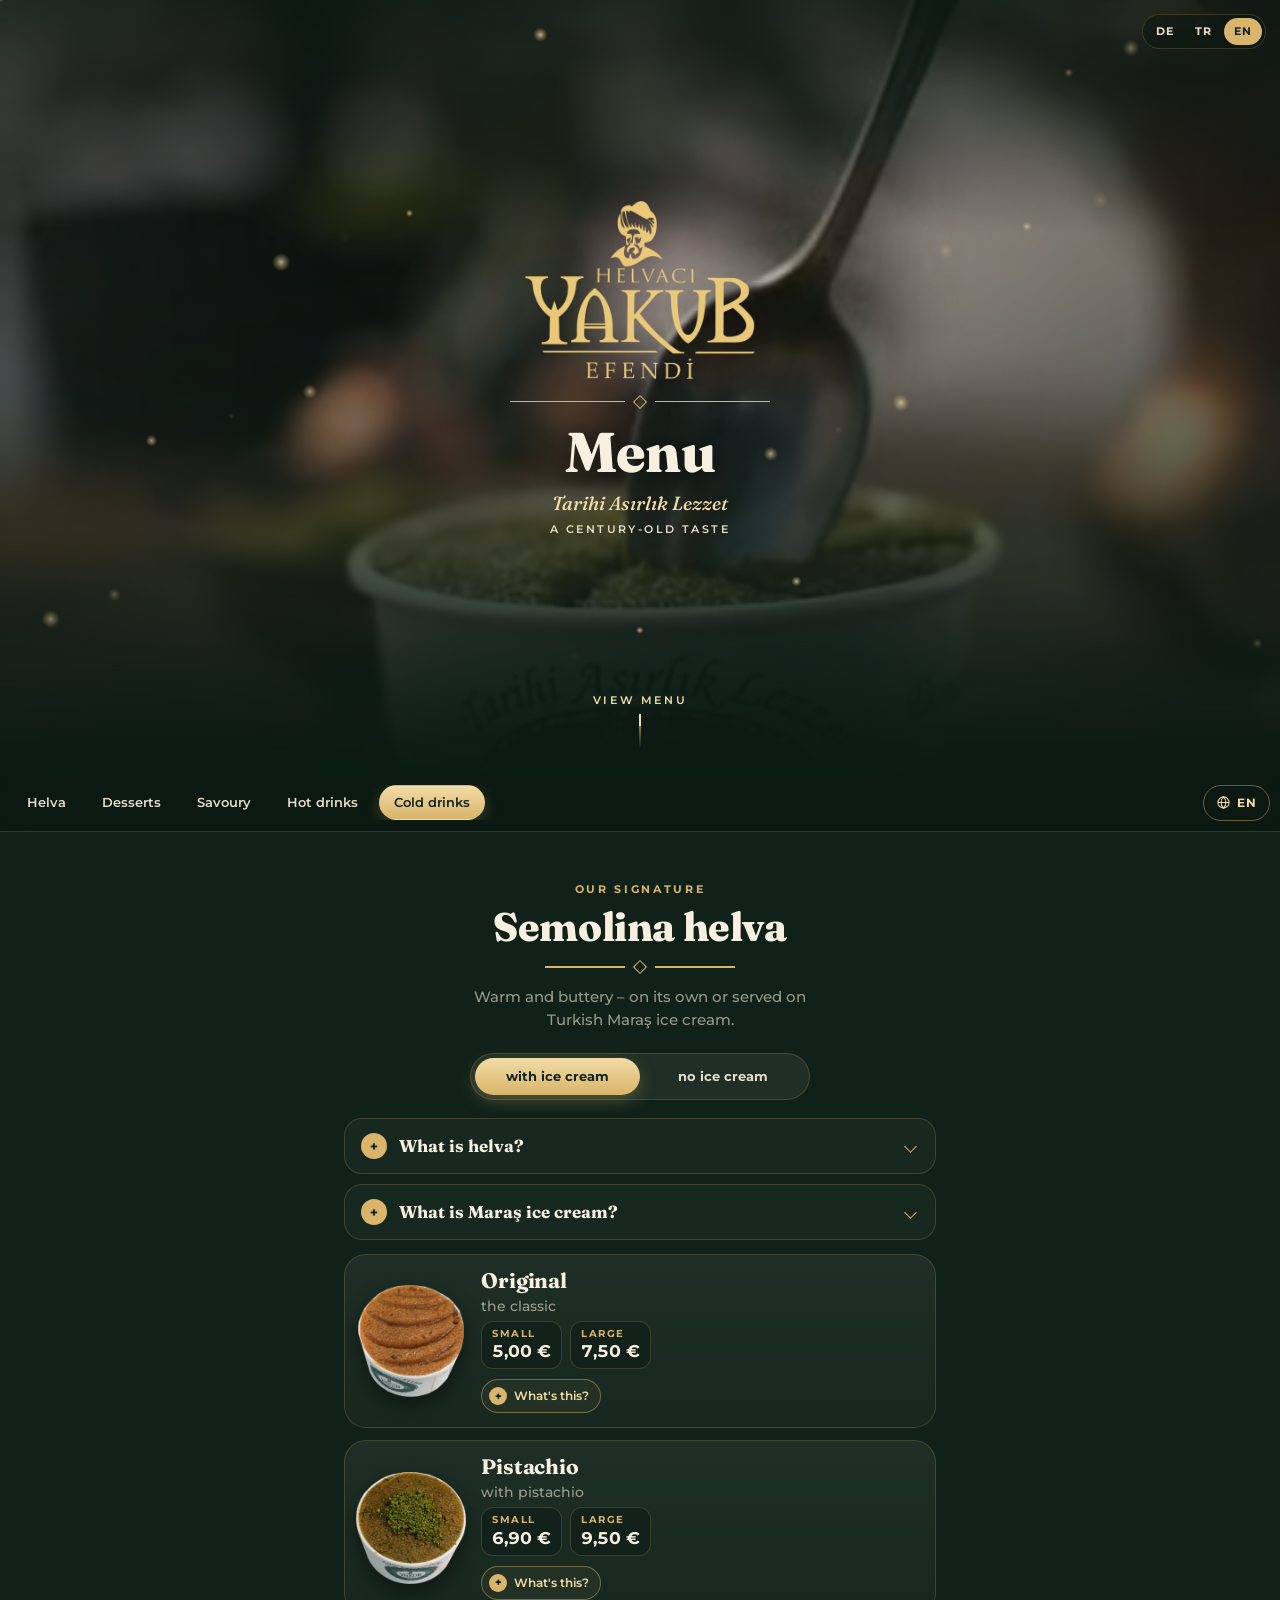
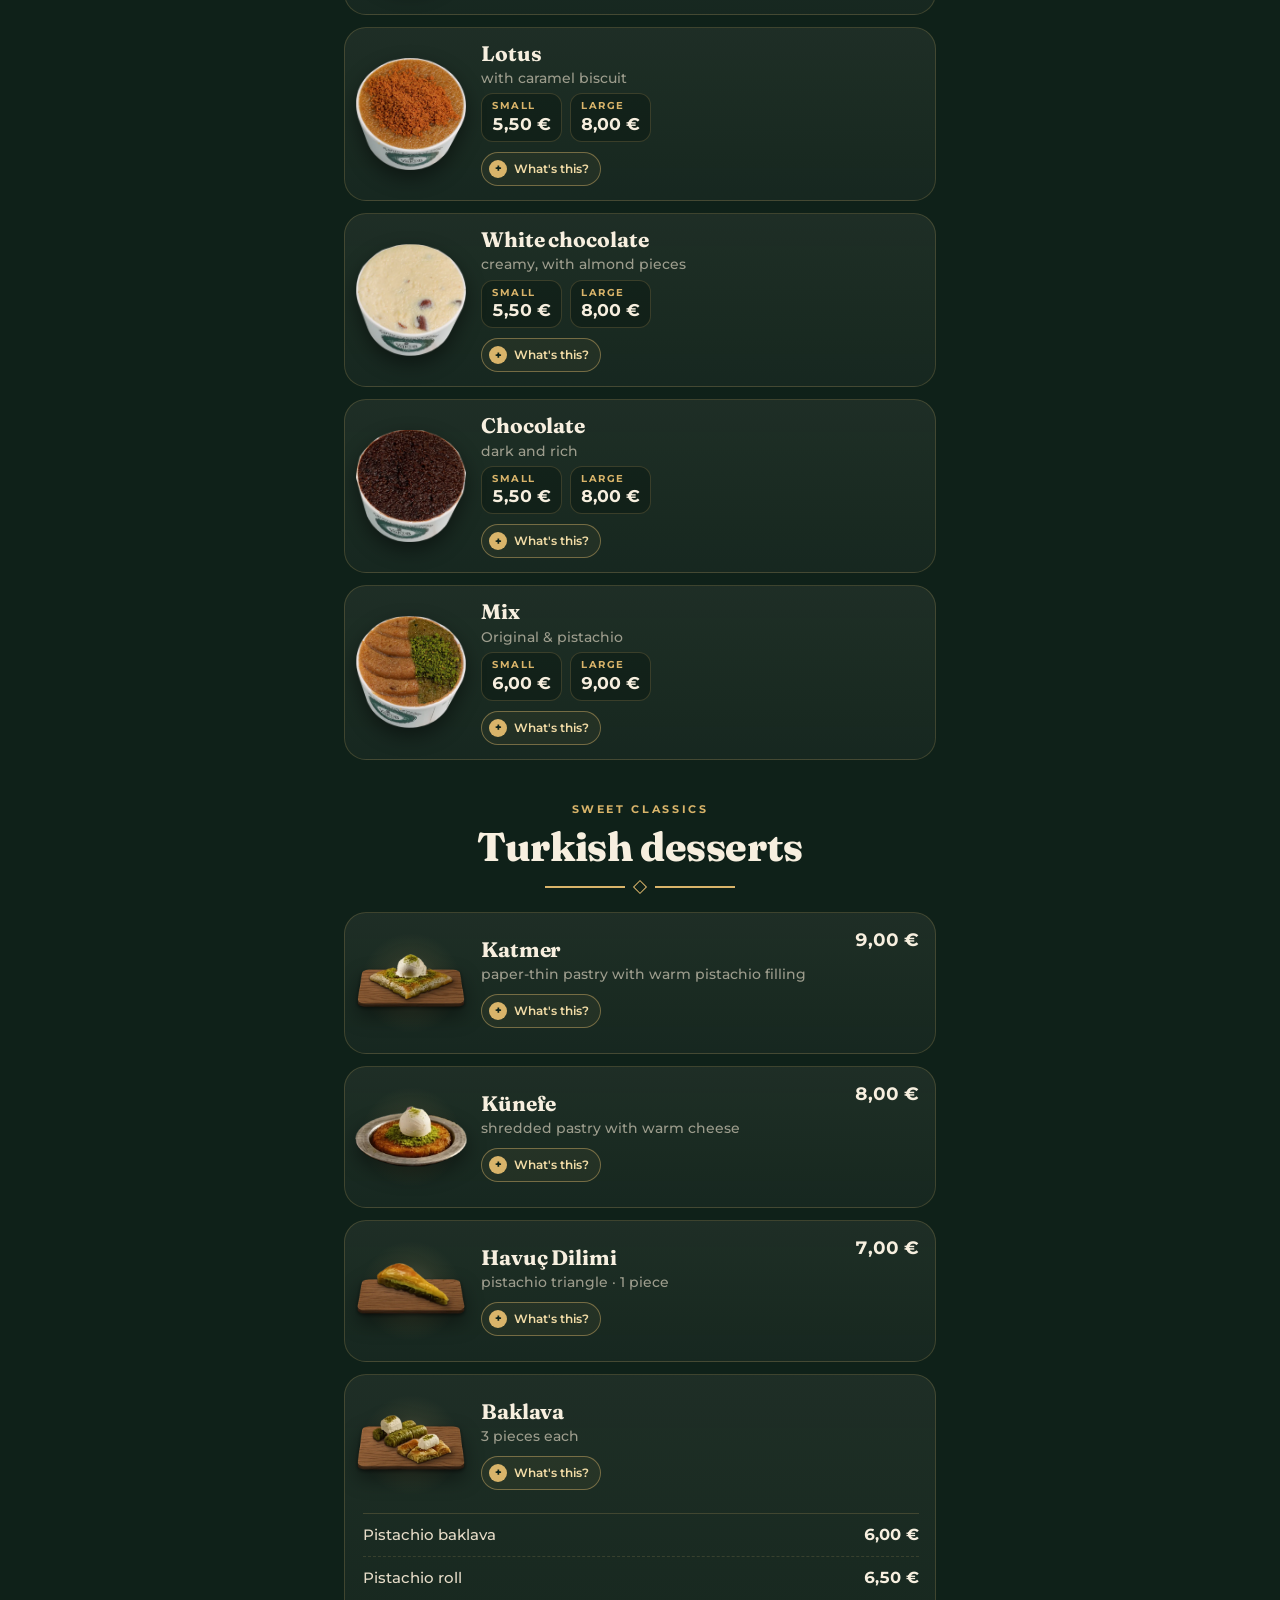
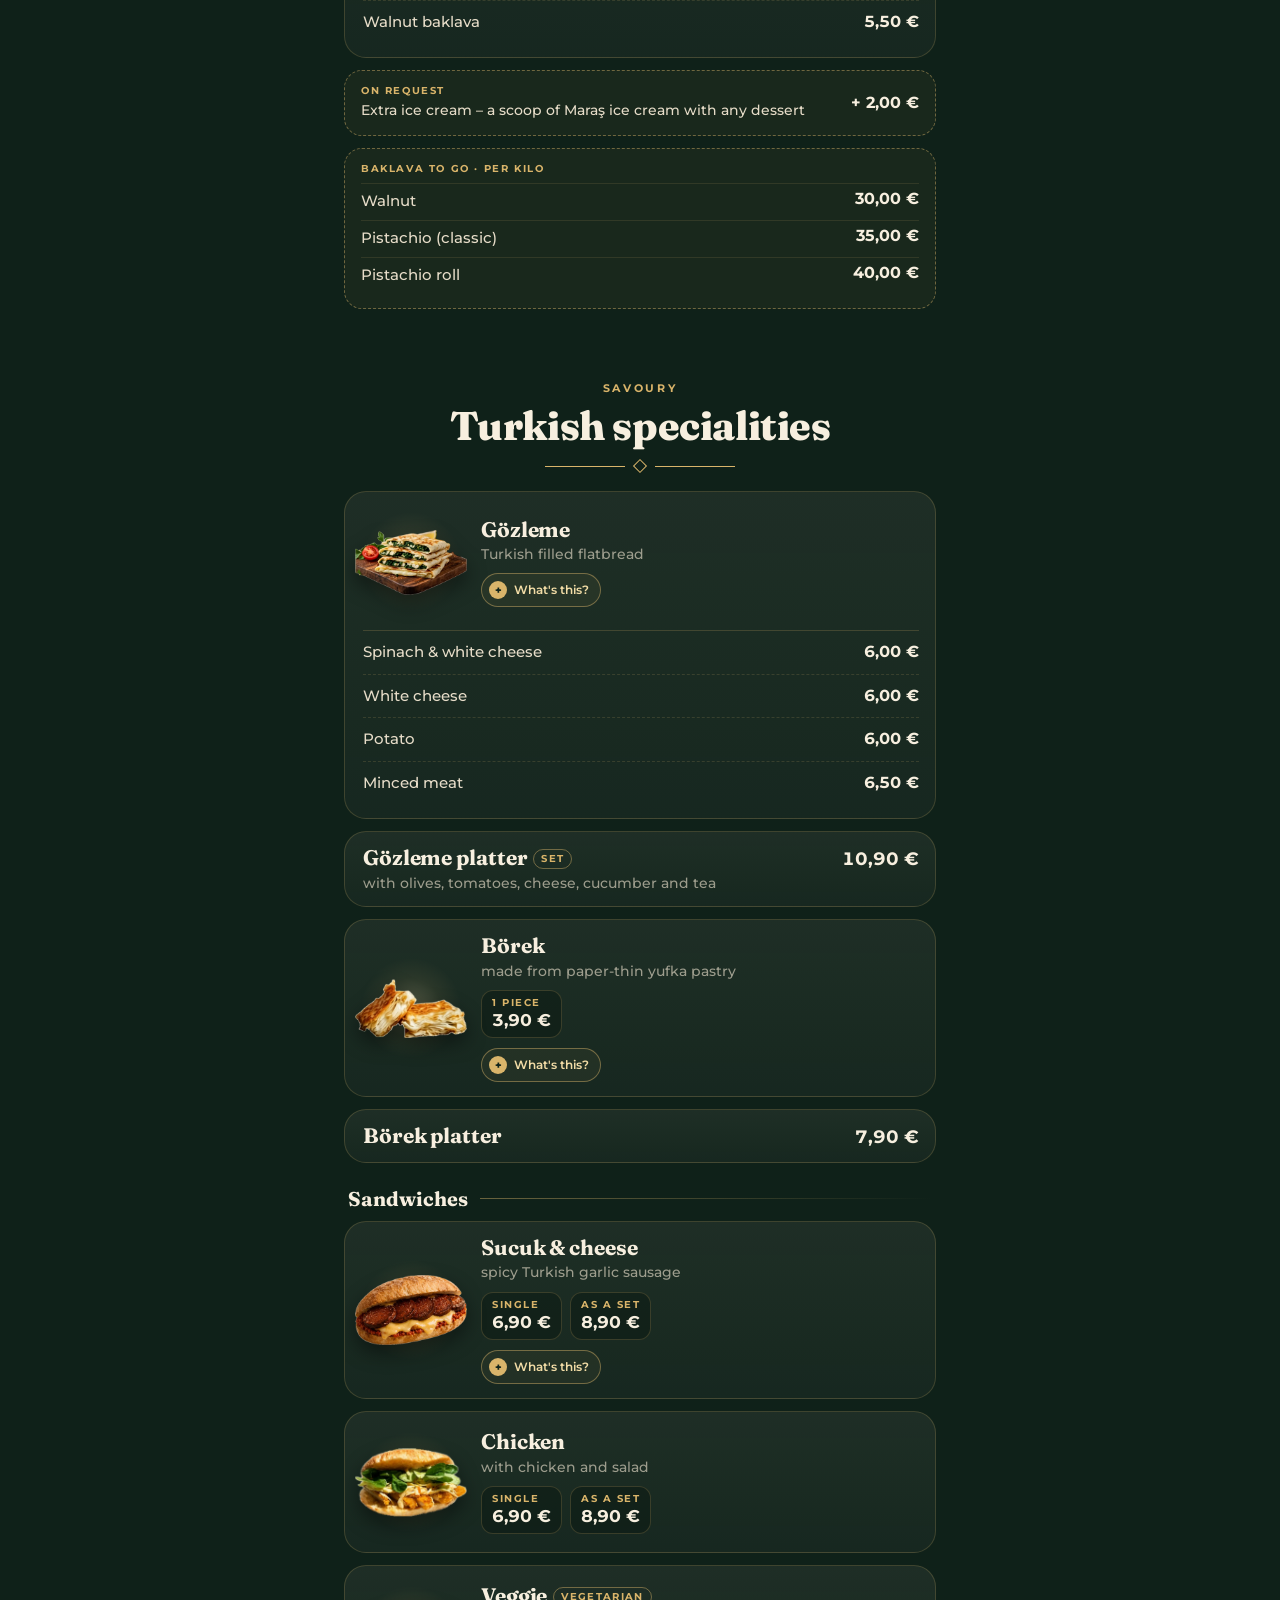
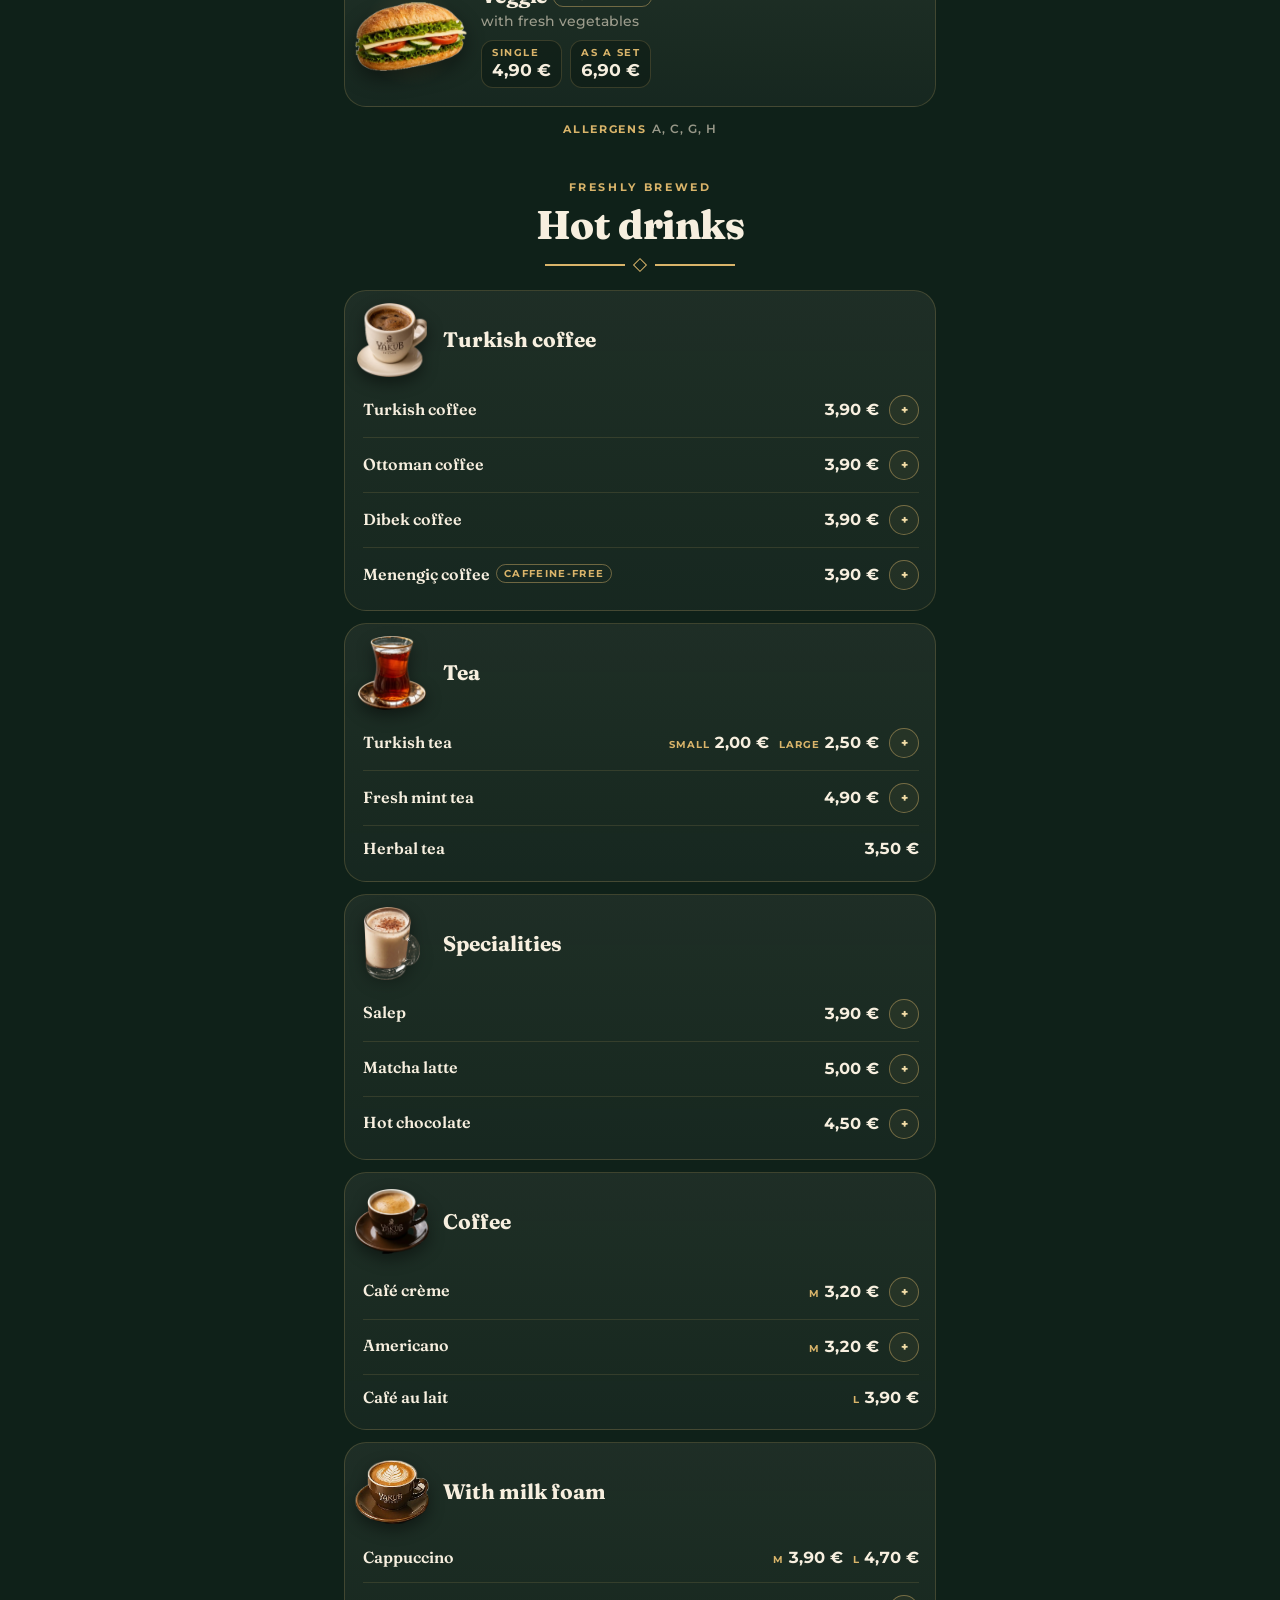
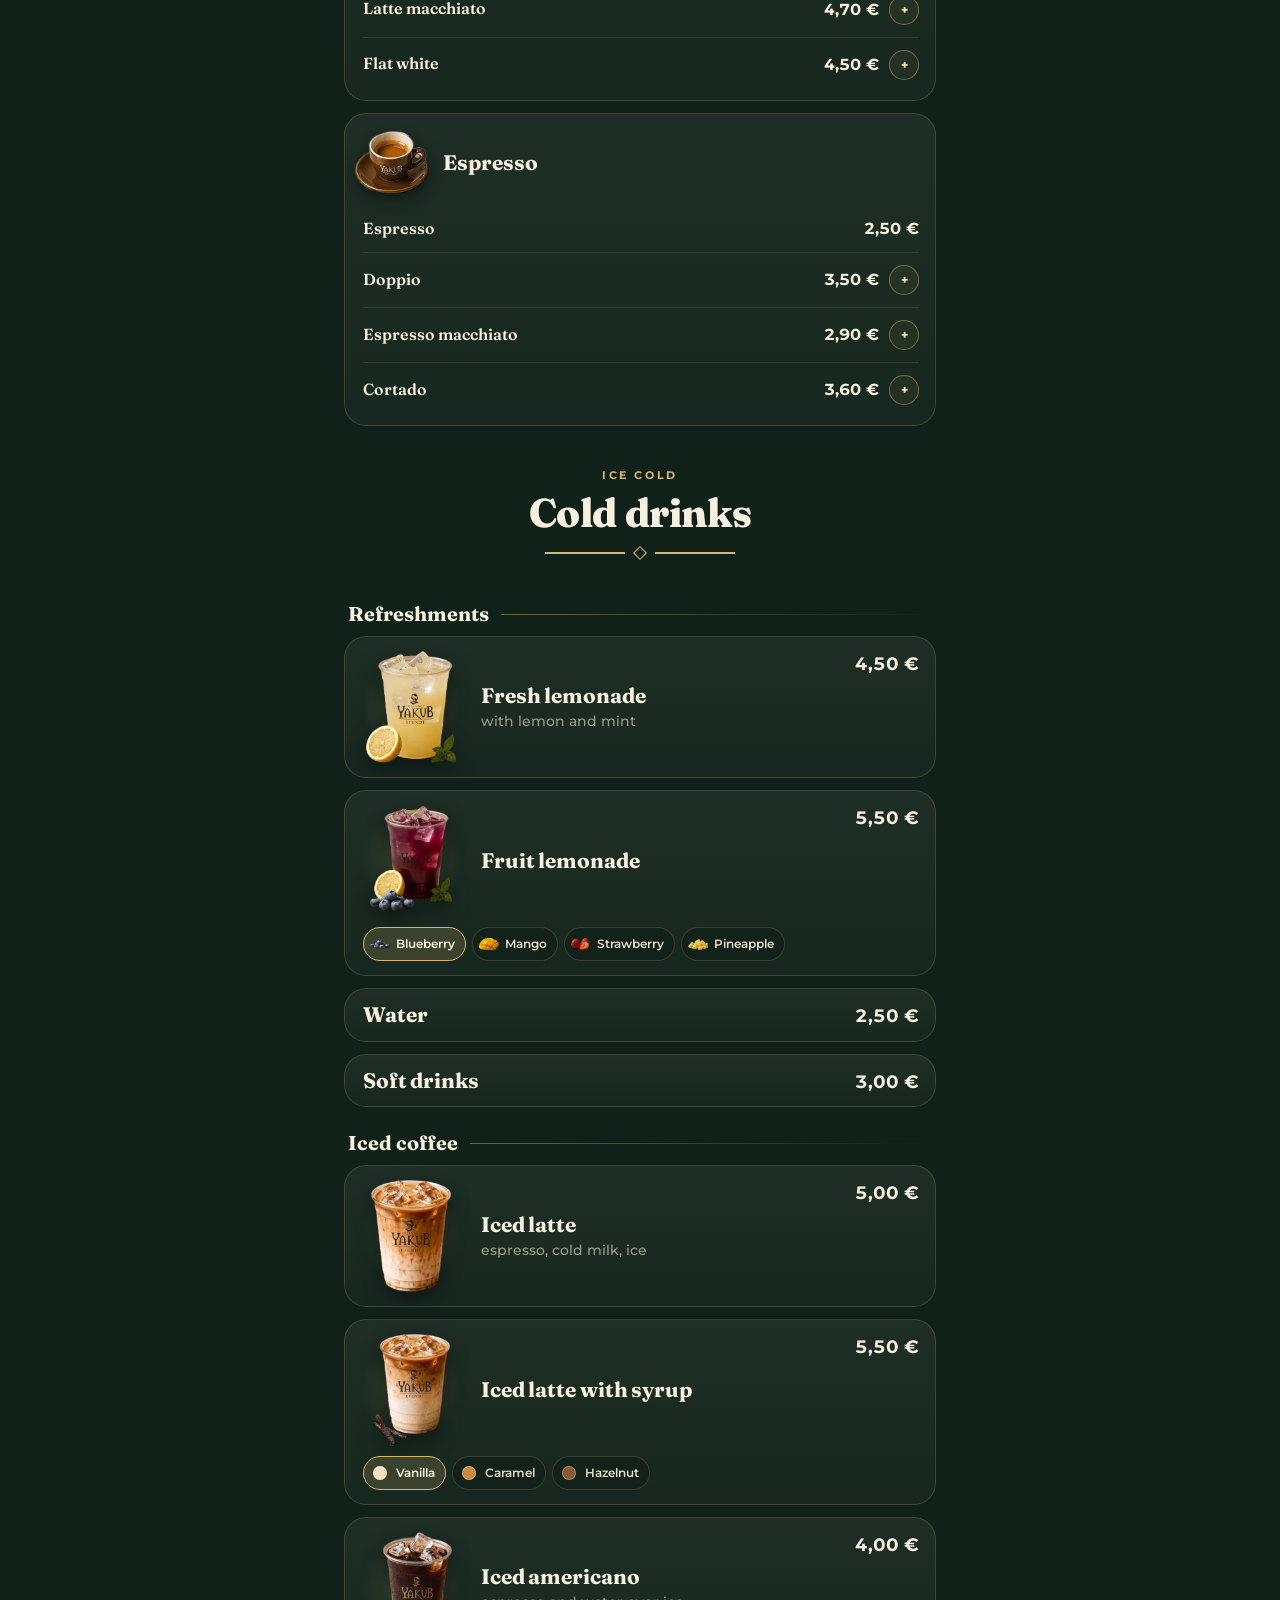
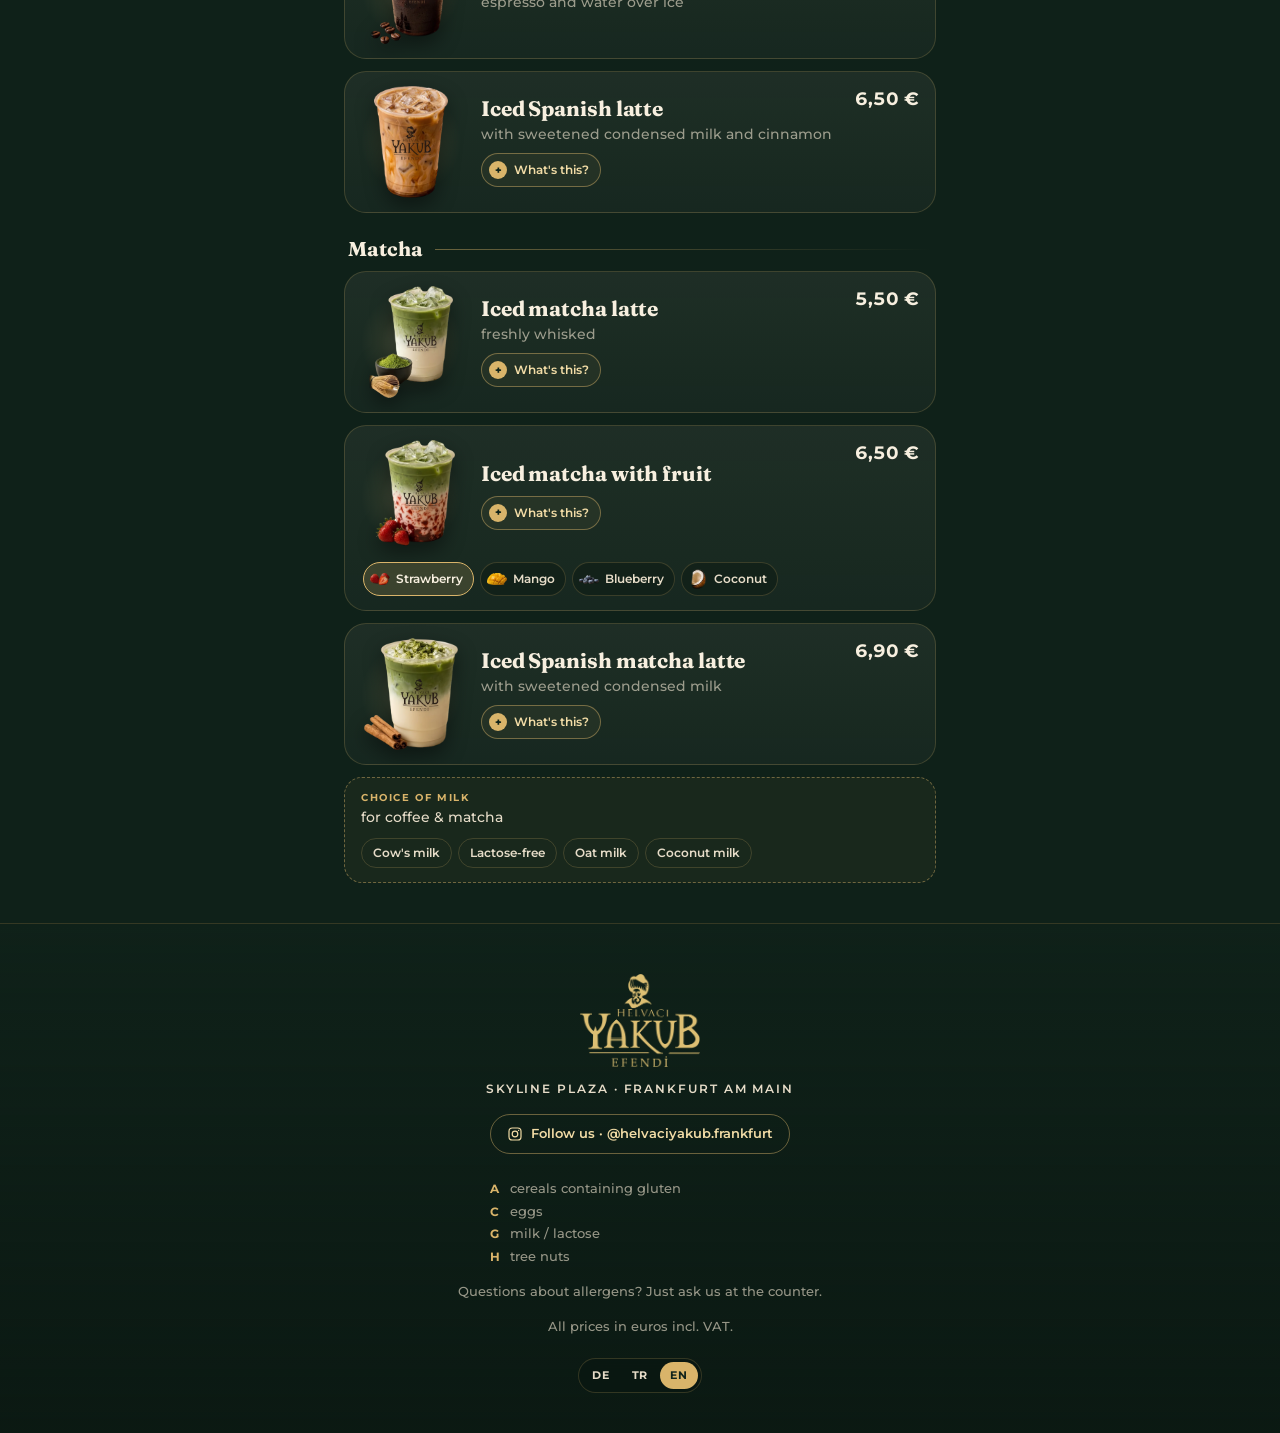
==== commit d97b1f3d: "Neue Fotos für die warmen Getränke, alle mit Original-Logo - Türkischer Kaffee, Çay, Salep, Matcha L" ====
--- a/index.html
+++ b/index.html
@@ -390,7 +390,7 @@
       <div class="lm" id="lm"><button class="lm-btn" type="button" data-lm aria-haspopup="true" aria-expanded="false"><svg viewBox="0 0 24 24" fill="none" stroke="currentColor" stroke-width="1.7" aria-hidden="true"><circle cx="12" cy="12" r="9"/><path d="M3 12h18M12 3c2.6 2.6 3.9 5.6 3.9 9s-1.3 6.4-3.9 9c-2.6-2.6-3.9-5.6-3.9-9S9.4 5.6 12 3z"/></svg>DE</button><div class="lm-menu" role="menu"><button type="button" role="menuitem" data-lang="de" aria-pressed="true">Deutsch<small>DE</small></button><button type="button" role="menuitem" data-lang="tr" aria-pressed="false">Türkçe<small>TR</small></button><button type="button" role="menuitem" data-lang="en" aria-pressed="false">English<small>EN</small></button></div></div>
     </nav>
 
-    <main id="menu"><section class="cat" id="helva" data-cat><header class="cat-h rv"><p class="kicker">Unsere Spezialität</p><h2>Buttergrießhelva</h2><div class="orn" aria-hidden="true"><i></i><b></b><i></i></div><p class="intro">Warm und buttrig – pur oder serviert auf türkischem Maraş-Eis.</p></header><div class="mode rv"><div class="seg" data-mode="mit" role="group"><button type="button" data-mode="mit" aria-pressed="true">mit Eis</button><button type="button" data-mode="ohne" aria-pressed="false">ohne Eis</button></div></div><div class="goods"><div class="good rv" style="--d:0ms" data-item="was-ist-helva"><button type="button" data-toggle aria-expanded="false"><span class="q">+</span><span class="gt">Was ist Helva?</span><span class="chev"></span></button><div class="more"><div class="more-in"><div class="explain vid"><div class="media"><img class="vposter" src="assets/video/helva-original.jpg" data-asset="video/helva-original.jpg" alt="Was ist Helva?" loading="lazy" decoding="async" /><video muted loop playsinline preload="none" data-v="helva-original"></video></div><div><p class="e-h">Was ist Helva?</p><p>Grieß wird langsam in Butter goldbraun geröstet und dann mit Zuckersirup oder Milch gegart. Heraus kommt eine warme, lockere Süßspeise – in der Türkei ein Klassiker zu jedem Anlass.</p></div></div></div></div></div><div class="good rv" style="--d:80ms" data-item="was-ist-maras"><button type="button" data-toggle aria-expanded="false"><span class="q">+</span><span class="gt">Was ist Maraş-Eis?</span><span class="chev"></span></button><div class="more"><div class="more-in"><div class="explain vid"><div class="media"><img class="vposter" src="assets/video/helva-schokolade.jpg" data-asset="video/helva-schokolade.jpg" alt="Was ist Maraş-Eis?" loading="lazy" decoding="async" /><video muted loop playsinline preload="none" data-v="helva-schokolade"></video></div><div><p class="e-h">Was ist Maraş-Eis?</p><p>Traditionelles Eis aus Kahramanmaraş. Salep (Orchideenmehl) und Mastix machen es dicht und elastisch, deshalb schmilzt es langsamer. Zur warmen Helva ein herrlicher Kontrast aus heiß und kalt.</p></div></div></div></div></div></div><div class="list"><article class="item rv" style="--d:0ms" data-item="helva-original"><div class="item-main"><div class="pic" style="--fd:-0.77s"><span class="plate"></span><img class="a" src="assets/img/helva-original.webp" data-asset="img/helva-original.webp" alt="" loading="lazy" decoding="async" /><img class="b" alt="" /></div><div class="txt"><h3>Original</h3><p class="sub">der Klassiker</p><p class="nojs hl-lab">mit Eis</p><div class="pills"><div class="pill"><small>Klein</small><b class="hp" data-mit="5,00" data-ohne="6,00">5,00&nbsp;€</b></div><div class="pill"><small>Groß</small><b class="hp" data-mit="7,50" data-ohne="9,00">7,50&nbsp;€</b></div></div><p class="nojs hl-alt">ohne Eis: Klein 6,00&nbsp;€ · Groß 9,00&nbsp;€</p><button class="what" type="button" data-toggle aria-expanded="false"><span class="q">+</span><span class="wl">Was ist das?</span></button></div></div><div class="more"><div class="more-in"><div class="explain vid"><div class="media"><img class="vposter" src="assets/video/helva-original.jpg" data-asset="video/helva-original.jpg" alt="Original" loading="lazy" decoding="async" /><video muted loop playsinline preload="none" data-v="helva-original"></video></div><div><p class="e-h">Original</p><p>Pur und klassisch: Grieß, in Butter goldbraun geröstet – so, wie Helva sein soll.</p></div></div></div></div></article><article class="item rv" style="--d:70ms" data-item="helva-pistazie"><div class="item-main"><div class="pic" style="--fd:-1.54s"><span class="plate"></span><img class="a" src="assets/img/helva-pistazie.webp" data-asset="img/helva-pistazie.webp" alt="" loading="lazy" decoding="async" /><img class="b" alt="" /></div><div class="txt"><h3>Pistazie</h3><p class="sub">mit Pistazie</p><p class="nojs hl-lab">mit Eis</p><div class="pills"><div class="pill"><small>Klein</small><b class="hp" data-mit="6,90" data-ohne="7,90">6,90&nbsp;€</b></div><div class="pill"><small>Groß</small><b class="hp" data-mit="9,50" data-ohne="12,00">9,50&nbsp;€</b></div></div><p class="nojs hl-alt">ohne Eis: Klein 7,90&nbsp;€ · Groß 12,00&nbsp;€</p><button class="what" type="button" data-toggle aria-expanded="false"><span class="q">+</span><span class="wl">Was ist das?</span></button></div></div><div class="more"><div class="more-in"><div class="explain vid"><div class="media"><img class="vposter" src="assets/video/helva-pistazie.jpg" data-asset="video/helva-pistazie.jpg" alt="Pistazie" loading="lazy" decoding="async" /><video muted loop playsinline preload="none" data-v="helva-pistazie"></video></div><div><p class="e-h">Pistazie</p><p>Mit fein gemahlener Pistazie: nussig im Geschmack und leuchtend grün.</p></div></div></div></div></article><article class="item rv" style="--d:140ms" data-item="helva-lotus"><div class="item-main"><div class="pic" style="--fd:-2.31s"><span class="plate"></span><img class="a" src="assets/img/helva-lotus.webp" data-asset="img/helva-lotus.webp" alt="" loading="lazy" decoding="async" /><img class="b" alt="" /></div><div class="txt"><h3>Lotus</h3><p class="sub">mit Karamellkeks</p><p class="nojs hl-lab">mit Eis</p><div class="pills"><div class="pill"><small>Klein</small><b class="hp" data-mit="5,50" data-ohne="6,50">5,50&nbsp;€</b></div><div class="pill"><small>Groß</small><b class="hp" data-mit="8,00" data-ohne="9,50">8,00&nbsp;€</b></div></div><p class="nojs hl-alt">ohne Eis: Klein 6,50&nbsp;€ · Groß 9,50&nbsp;€</p><button class="what" type="button" data-toggle aria-expanded="false"><span class="q">+</span><span class="wl">Was ist das?</span></button></div></div><div class="more"><div class="more-in"><div class="explain"><div class="media img"><img src="assets/img/helva-lotus.webp" data-asset="img/helva-lotus.webp" alt="Lotus" loading="lazy" decoding="async" /></div><div><p class="e-h">Lotus</p><p>Mit Bröseln vom Lotus-Karamellkeks – karamellig, mit einer feinen Zimtnote.</p></div></div></div></div></article><article class="item rv" style="--d:210ms" data-item="helva-weisse-schokolade"><div class="item-main"><div class="pic" style="--fd:-3.08s"><span class="plate"></span><img class="a" src="assets/img/helva-weisse-schokolade.webp" data-asset="img/helva-weisse-schokolade.webp" alt="" loading="lazy" decoding="async" /><img class="b" alt="" /></div><div class="txt"><h3>Weiße Schokolade</h3><p class="sub">cremig, mit Mandelstücken</p><p class="nojs hl-lab">mit Eis</p><div class="pills"><div class="pill"><small>Klein</small><b class="hp" data-mit="5,50" data-ohne="6,50">5,50&nbsp;€</b></div><div class="pill"><small>Groß</small><b class="hp" data-mit="8,00" data-ohne="9,50">8,00&nbsp;€</b></div></div><p class="nojs hl-alt">ohne Eis: Klein 6,50&nbsp;€ · Groß 9,50&nbsp;€</p><button class="what" type="button" data-toggle aria-expanded="false"><span class="q">+</span><span class="wl">Was ist das?</span></button></div></div><div class="more"><div class="more-in"><div class="explain vid"><div class="media"><img class="vposter" src="assets/video/helva-weisse-schokolade.jpg" data-asset="video/helva-weisse-schokolade.jpg" alt="Weiße Schokolade" loading="lazy" decoding="async" /><video muted loop playsinline preload="none" data-v="helva-weisse-schokolade"></video></div><div><p class="e-h">Weiße Schokolade</p><p>Mit weißer Schokolade und Mandelstücken verfeinert – besonders cremig und mild.</p></div></div></div></div></article><article class="item rv" style="--d:0ms" data-item="helva-schokolade"><div class="item-main"><div class="pic" style="--fd:-3.85s"><span class="plate"></span><img class="a" src="assets/img/helva-schokolade.webp" data-asset="img/helva-schokolade.webp" alt="" loading="lazy" decoding="async" /><img class="b" alt="" /></div><div class="txt"><h3>Schokolade</h3><p class="sub">dunkel und intensiv</p><p class="nojs hl-lab">mit Eis</p><div class="pills"><div class="pill"><small>Klein</small><b class="hp" data-mit="5,50" data-ohne="6,50">5,50&nbsp;€</b></div><div class="pill"><small>Groß</small><b class="hp" data-mit="8,00" data-ohne="9,50">8,00&nbsp;€</b></div></div><p class="nojs hl-alt">ohne Eis: Klein 6,50&nbsp;€ · Groß 9,50&nbsp;€</p><button class="what" type="button" data-toggle aria-expanded="false"><span class="q">+</span><span class="wl">Was ist das?</span></button></div></div><div class="more"><div class="more-in"><div class="explain vid"><div class="media"><img class="vposter" src="assets/video/helva-schokolade.jpg" data-asset="video/helva-schokolade.jpg" alt="Schokolade" loading="lazy" decoding="async" /><video muted loop playsinline preload="none" data-v="helva-schokolade"></video></div><div><p class="e-h">Schokolade</p><p>Mit Schokolade – dunkel, intensiv und herrlich zum kalten Maraş-Eis.</p></div></div></div></div></article><article class="item rv" style="--d:70ms" data-item="helva-mix"><div class="item-main"><div class="pic" style="--fd:-4.62s"><span class="plate"></span><img class="a" src="assets/img/helva-mix.webp" data-asset="img/helva-mix.webp" alt="" loading="lazy" decoding="async" /><img class="b" alt="" /></div><div class="txt"><h3>Mix</h3><p class="sub">Original &amp; Pistazie</p><p class="nojs hl-lab">mit Eis</p><div class="pills"><div class="pill"><small>Klein</small><b class="hp" data-mit="6,00" data-ohne="7,00">6,00&nbsp;€</b></div><div class="pill"><small>Groß</small><b class="hp" data-mit="9,00" data-ohne="10,50">9,00&nbsp;€</b></div></div><p class="nojs hl-alt">ohne Eis: Klein 7,00&nbsp;€ · Groß 10,50&nbsp;€</p><button class="what" type="button" data-toggle aria-expanded="false"><span class="q">+</span><span class="wl">Was ist das?</span></button></div></div><div class="more"><div class="more-in"><div class="explain"><div class="media img"><img src="assets/img/helva-mix.webp" data-asset="img/helva-mix.webp" alt="Mix" loading="lazy" decoding="async" /></div><div><p class="e-h">Mix</p><p>Halb Original, halb Pistazie – für alle, die sich nicht entscheiden wollen.</p></div></div></div></div></article></div></section><section class="cat" id="desserts" data-cat><header class="cat-h rv"><p class="kicker">Süße Klassiker</p><h2>Türkische Desserts</h2><div class="orn" aria-hidden="true"><i></i><b></b><i></i></div></header><div class="list"><article class="item rv" style="--d:0ms" data-item="katmer"><div class="item-main"><div class="pic" style="--fd:-5.39s"><span class="plate"></span><img class="a" src="assets/img/katmer.webp" data-asset="img/katmer.webp" alt="" loading="lazy" decoding="async" /><img class="b" alt="" /></div><div class="txt"><h3>Katmer</h3><p class="sub">hauchdünner Teig mit warmer Pistazienfüllung</p><button class="what" type="button" data-toggle aria-expanded="false"><span class="q">+</span><span class="wl">Was ist das?</span></button></div><div class="price">9,00&nbsp;€</div></div><div class="more"><div class="more-in"><div class="explain"><div class="media img"><img src="assets/img/katmer.webp" data-asset="img/katmer.webp" alt="Katmer" loading="lazy" decoding="async" /></div><div><p class="e-h">Katmer</p><p>Eine Spezialität aus Gaziantep: Der Teig wird hauchdünn ausgezogen, mit Pistazie gefüllt, gefaltet und kurz gebacken. Warm serviert – außen knusprig, innen saftig.</p></div></div></div></div></article><article class="item rv" style="--d:70ms" data-item="kuenefe"><div class="item-main"><div class="pic" style="--fd:-0.16s"><span class="plate"></span><img class="a" src="assets/img/kuenefe.webp" data-asset="img/kuenefe.webp" alt="" loading="lazy" decoding="async" /><img class="b" alt="" /></div><div class="txt"><h3>Künefe</h3><p class="sub">Engelshaar-Teig mit warmem Käse</p><button class="what" type="button" data-toggle aria-expanded="false"><span class="q">+</span><span class="wl">Was ist das?</span></button></div><div class="price">8,00&nbsp;€</div></div><div class="more"><div class="more-in"><div class="explain"><div class="media img"><img src="assets/img/kuenefe.webp" data-asset="img/kuenefe.webp" alt="Künefe" loading="lazy" decoding="async" /></div><div><p class="e-h">Künefe</p><p>Feine Teigfäden (Kadayıf) mit mildem Käse, goldbraun gebacken und mit Sirup getränkt. Beim ersten Bissen zieht der Käse lange Fäden.</p></div></div></div></div></article><article class="item rv" style="--d:140ms" data-item="havuc"><div class="item-main"><div class="pic" style="--fd:-0.93s"><span class="plate"></span><img class="a" src="assets/img/havuc.webp" data-asset="img/havuc.webp" alt="" loading="lazy" decoding="async" /><img class="b" alt="" /></div><div class="txt"><h3>Havuç Dilimi</h3><p class="sub">Pistazien-Dreieck · 1 Stück</p><button class="what" type="button" data-toggle aria-expanded="false"><span class="q">+</span><span class="wl">Was ist das?</span></button></div><div class="price">7,00&nbsp;€</div></div><div class="more"><div class="more-in"><div class="explain"><div class="media img"><img src="assets/img/havuc.webp" data-asset="img/havuc.webp" alt="Havuç Dilimi" loading="lazy" decoding="async" /></div><div><p class="e-h">Havuç Dilimi</p><p>„Karottenscheibe“ heißt dieses Baklava-Stück wegen seiner Form: viele hauchdünne Teigschichten, reichlich Pistazie und Sirup.</p></div></div></div></div></article><article class="item rv" style="--d:210ms" data-item="baklava"><div class="item-main"><div class="pic" style="--fd:-1.70s"><span class="plate"></span><img class="a" src="assets/img/baklava-pistazie.webp" data-asset="img/baklava-pistazie.webp" alt="" loading="lazy" decoding="async" /><img class="b" alt="" /></div><div class="txt"><h3>Baklava</h3><p class="sub">je 3 Stück</p><button class="what" type="button" data-toggle aria-expanded="false"><span class="q">+</span><span class="wl">Was ist das?</span></button></div></div><ul class="vars"><li><span>Pistazien-Baklava</span><b>6,00&nbsp;€</b></li><li><span>Pistazienrolle</span><b>6,50&nbsp;€</b></li><li><span>Walnuss-Baklava</span><b>5,50&nbsp;€</b></li></ul><div class="more"><div class="more-in"><div class="explain"><div class="media img"><img src="assets/img/baklava-pistazie.webp" data-asset="img/baklava-pistazie.webp" alt="Baklava" loading="lazy" decoding="async" /></div><div><p class="e-h">Baklava</p><p>Dünne Yufka-Teigblätter, Schicht für Schicht mit Nüssen gefüllt und mit Sirup getränkt. Bei der Pistazienrolle wird der Teig um die Pistazien gewickelt.</p></div></div></div></div></article></div><div class="note rv"><div style="flex:1"><p class="nl">Auf Wunsch</p><p class="nt">Extra Eis – eine Kugel Maraş-Eis zu jedem Dessert</p></div><b>+ 2,00&nbsp;€</b></div><div class="note block rv"><p class="nl">Baklava zum Mitnehmen · pro Kilo</p><ul><li><span>Walnuss</span><b>30,00&nbsp;€</b></li><li><span>Pistazie klassisch</span><b>35,00&nbsp;€</b></li><li><span>Pistazienrolle</span><b>40,00&nbsp;€</b></li></ul></div><p class="allerg rv"><b>Allergene</b>A, G, H</p></section><section class="cat" id="herzhaft" data-cat><header class="cat-h rv"><p class="kicker">Herzhaft</p><h2>Türkische Spezialitäten</h2><div class="orn" aria-hidden="true"><i></i><b></b><i></i></div></header><div class="list"><article class="item rv" style="--d:0ms" data-item="goezleme"><div class="item-main"><div class="pic" style="--fd:-2.47s"><span class="plate"></span><img class="a" src="assets/img/goezleme.webp" data-asset="img/goezleme.webp" alt="" loading="lazy" decoding="async" /><img class="b" alt="" /></div><div class="txt"><h3>Gözleme</h3><p class="sub">türkisches Fladenbrot, gefüllt</p><button class="what" type="button" data-toggle aria-expanded="false"><span class="q">+</span><span class="wl">Was ist das?</span></button></div></div><ul class="vars"><li><span>Spinat &amp; Weißkäse</span><b>6,00&nbsp;€</b></li><li><span>Weißkäse</span><b>6,00&nbsp;€</b></li><li><span>Kartoffel</span><b>6,00&nbsp;€</b></li><li><span>Hackfleisch</span><b>6,50&nbsp;€</b></li></ul><div class="more"><div class="more-in"><div class="explain"><div class="media img"><img src="assets/img/goezleme.webp" data-asset="img/goezleme.webp" alt="Gözleme" loading="lazy" decoding="async" /></div><div><p class="e-h">Gözleme</p><p>Hauchdünn ausgerollter Teig wird gefüllt, zusammengeklappt und auf der heißen Platte knusprig gebacken.</p></div></div></div></div></article><article class="item rv nopic" style="--d:70ms" data-item="goezleme-teller"><div class="item-main"><div class="txt"><h3>Gözleme-Teller<span class="tag">Menü</span></h3><p class="sub">mit Oliven, Tomaten, Käse, Gurken und Tee</p></div><div class="price">10,90&nbsp;€</div></div></article><article class="item rv" style="--d:140ms" data-item="boerek"><div class="item-main"><div class="pic" style="--fd:-3.24s"><span class="plate"></span><img class="a" src="assets/img/boerek.webp" data-asset="img/boerek.webp" alt="" loading="lazy" decoding="async" /><img class="b" alt="" /></div><div class="txt"><h3>Börek</h3><p class="sub">aus hauchdünnem Yufka-Teig</p><div class="pills"><div class="pill"><small>1 Stück</small><b>3,90&nbsp;€</b></div></div><button class="what" type="button" data-toggle aria-expanded="false"><span class="q">+</span><span class="wl">Was ist das?</span></button></div></div><div class="more"><div class="more-in"><div class="explain"><div class="media img"><img src="assets/img/boerek.webp" data-asset="img/boerek.webp" alt="Börek" loading="lazy" decoding="async" /></div><div><p class="e-h">Börek</p><p>Viele Lagen hauchdünner Yufka-Teig, gefüllt und im Ofen goldbraun gebacken.</p></div></div></div></div></article><article class="item rv nopic" style="--d:210ms" data-item="boerek-teller"><div class="item-main"><div class="txt"><h3>Börek-Teller</h3></div><div class="price">7,90&nbsp;€</div></div></article></div><div class="sgroup-h rv"><h3>Sandwiches</h3></div><div class="list"><article class="item rv" style="--d:0ms" data-item="sandwich-sucuk"><div class="item-main"><div class="pic" style="--fd:-4.01s"><span class="plate"></span><img class="a" src="assets/img/sandwich-sucuk.webp" data-asset="img/sandwich-sucuk.webp" alt="" loading="lazy" decoding="async" /><img class="b" alt="" /></div><div class="txt"><h3>Sucuk &amp; Käse</h3><p class="sub">würzige türkische Knoblauchwurst</p><div class="pills"><div class="pill"><small>einzeln</small><b>6,90&nbsp;€</b></div><div class="pill"><small>im Menü</small><b>8,90&nbsp;€</b></div></div><button class="what" type="button" data-toggle aria-expanded="false"><span class="q">+</span><span class="wl">Was ist das?</span></button></div></div><div class="more"><div class="more-in"><div class="explain"><div class="media img"><img src="assets/img/sandwich-sucuk.webp" data-asset="img/sandwich-sucuk.webp" alt="Sucuk &amp; Käse" loading="lazy" decoding="async" /></div><div><p class="e-h">Sucuk &amp; Käse</p><p>Sucuk ist eine kräftig gewürzte türkische Wurst mit Knoblauch und Paprika – warm im Brot, mit geschmolzenem Käse.</p></div></div></div></div></article><article class="item rv" style="--d:70ms" data-item="sandwich-haehnchen"><div class="item-main"><div class="pic" style="--fd:-4.78s"><span class="plate"></span><img class="a" src="assets/img/sandwich-haehnchen.webp" data-asset="img/sandwich-haehnchen.webp" alt="" loading="lazy" decoding="async" /><img class="b" alt="" /></div><div class="txt"><h3>Hähnchen</h3><p class="sub">mit Hähnchen und Salat</p><div class="pills"><div class="pill"><small>einzeln</small><b>6,90&nbsp;€</b></div><div class="pill"><small>im Menü</small><b>8,90&nbsp;€</b></div></div></div></div></article><article class="item rv" style="--d:140ms" data-item="sandwich-veggie"><div class="item-main"><div class="pic" style="--fd:-5.55s"><span class="plate"></span><img class="a" src="assets/img/sandwich-veggie.webp" data-asset="img/sandwich-veggie.webp" alt="" loading="lazy" decoding="async" /><img class="b" alt="" /></div><div class="txt"><h3>Vegetarisch<span class="tag">vegetarisch</span></h3><p class="sub">mit frischem Gemüse</p><div class="pills"><div class="pill"><small>einzeln</small><b>4,90&nbsp;€</b></div><div class="pill"><small>im Menü</small><b>6,90&nbsp;€</b></div></div></div></div></article></div><p class="allerg rv"><b>Allergene</b>A, C, G, H</p></section><section class="cat" id="heiss" data-cat><header class="cat-h rv"><p class="kicker">Frisch aufgebrüht</p><h2>Warme Getränke</h2><div class="orn" aria-hidden="true"><i></i><b></b><i></i></div></header><div class="list"><div class="group rv" style="--d:0ms"><div class="group-h"><div class="gpic" style="--fd:-0.32s"><img src="assets/img/mokka.webp" data-asset="img/mokka.webp" alt="" loading="lazy" decoding="async" /></div><h3>Türkischer Kaffee</h3></div><ul class="rows"><li class="rowi" data-item="tuerkischer-mokka"><div class="row-main"><div class="rt"><span class="rn">Türkischer Mokka</span></div><span class="rp">3,90&nbsp;€</span><button class="qbtn" type="button" data-toggle aria-expanded="false" aria-label="Was ist das?">+</button></div><div class="more"><div class="more-in"><div class="explain"><div class="media img"><img src="assets/img/mokka.webp" data-asset="img/mokka.webp" alt="Türkischer Mokka" loading="lazy" decoding="async" /></div><div><p class="e-h">Türkischer Mokka</p><p>Sehr fein gemahlener Kaffee, im Kännchen (Cezve) aufgekocht und ungefiltert mit feinem Schaum serviert. Den Satz am Boden lässt man einfach stehen.</p></div></div></div></div></li><li class="rowi" data-item="osmanischer-mokka"><div class="row-main"><div class="rt"><span class="rn">Osmanischer Mokka</span></div><span class="rp">3,90&nbsp;€</span><button class="qbtn" type="button" data-toggle aria-expanded="false" aria-label="Was ist das?">+</button></div><div class="more"><div class="more-in"><div class="explain noimg wide"><div><p class="e-h">Osmanischer Mokka</p><p>Türkischer Kaffee nach osmanischer Art – mild und aromatisch, mit einer feinen Gewürznote.</p></div></div></div></div></li><li class="rowi" data-item="dibek"><div class="row-main"><div class="rt"><span class="rn">Dibek Kaffee</span></div><span class="rp">3,90&nbsp;€</span><button class="qbtn" type="button" data-toggle aria-expanded="false" aria-label="Was ist das?">+</button></div><div class="more"><div class="more-in"><div class="explain noimg wide"><div><p class="e-h">Dibek Kaffee</p><p>Traditionell im Steinmörser (Dibek) gemahlen – milder und cremiger als klassischer türkischer Kaffee.</p></div></div></div></div></li><li class="rowi" data-item="menengic"><div class="row-main"><div class="rt"><span class="rn">Menengiç Kaffee</span><span class="tag">koffeinfrei</span></div><span class="rp">3,90&nbsp;€</span><button class="qbtn" type="button" data-toggle aria-expanded="false" aria-label="Was ist das?">+</button></div><div class="more"><div class="more-in"><div class="explain noimg wide"><div><p class="e-h">Menengiç Kaffee</p><p>Eigentlich kein Kaffee: geröstete Menengiç-Früchte (wilde Pistazie) – nussig, koffeinfrei und meist mit Milch zubereitet.</p></div></div></div></div></li></ul></div><div class="group rv" style="--d:70ms"><div class="group-h"><div class="gpic" style="--fd:-1.09s"><img src="assets/img/cay.webp" data-asset="img/cay.webp" alt="" loading="lazy" decoding="async" /></div><h3>Tee</h3></div><ul class="rows"><li class="rowi" data-item="cay"><div class="row-main"><div class="rt"><span class="rn">Çay</span></div><span class="rp"><em>klein</em>2,00&nbsp;€<em>groß</em>2,50&nbsp;€</span><button class="qbtn" type="button" data-toggle aria-expanded="false" aria-label="Was ist das?">+</button></div><div class="more"><div class="more-in"><div class="explain"><div class="media img"><img src="assets/img/cay.webp" data-asset="img/cay.webp" alt="Çay" loading="lazy" decoding="async" /></div><div><p class="e-h">Çay</p><p>Türkischer Schwarztee – kräftig, klar und ohne Milch getrunken.</p></div></div></div></div></li><li class="rowi" data-item="minztee"><div class="row-main"><div class="rt"><span class="rn">Frischer Minztee</span></div><span class="rp">4,90&nbsp;€</span><button class="qbtn" type="button" data-toggle aria-expanded="false" aria-label="Was ist das?">+</button></div><div class="more"><div class="more-in"><div class="explain noimg wide"><div><p class="e-h">Frischer Minztee</p><p>Frische Minzblätter, heiß aufgegossen.</p></div></div></div></div></li><li class="rowi" data-item="kraeutertee"><div class="row-main"><div class="rt"><span class="rn">Kräutertee</span></div><span class="rp">3,50&nbsp;€</span></div></li></ul></div><div class="group rv" style="--d:140ms"><div class="group-h"><div class="gpic" style="--fd:-1.86s"><img src="assets/img/salep.webp" data-asset="img/salep.webp" alt="" loading="lazy" decoding="async" /></div><h3>Spezialitäten</h3></div><ul class="rows"><li class="rowi" data-item="salep"><div class="row-main"><div class="rt"><span class="rn">Salep</span></div><span class="rp">3,90&nbsp;€</span><button class="qbtn" type="button" data-toggle aria-expanded="false" aria-label="Was ist das?">+</button></div><div class="more"><div class="more-in"><div class="explain"><div class="media img"><img src="assets/img/salep.webp" data-asset="img/salep.webp" alt="Salep" loading="lazy" decoding="async" /></div><div><p class="e-h">Salep</p><p>Heißes, cremiges Milchgetränk mit Salep (Orchideenmehl), mit Zimt bestäubt – ein türkischer Winterklassiker.</p></div></div></div></div></li><li class="rowi" data-item="matcha-latte"><div class="row-main"><div class="rt"><span class="rn">Matcha Latte</span></div><span class="rp">5,00&nbsp;€</span><button class="qbtn" type="button" data-toggle aria-expanded="false" aria-label="Was ist das?">+</button></div><div class="more"><div class="more-in"><div class="explain"><div class="media img"><img src="assets/img/matcha-latte.webp" data-asset="img/matcha-latte.webp" alt="Matcha Latte" loading="lazy" decoding="async" /></div><div><p class="e-h">Matcha Latte</p><p>Fein gemahlener japanischer Grüntee, mit Milch aufgeschäumt – sanft und leicht herb.</p></div></div></div></div></li><li class="rowi" data-item="heisse-schokolade"><div class="row-main"><div class="rt"><span class="rn">Heiße Schokolade</span></div><span class="rp">4,50&nbsp;€</span></div></li></ul></div><div class="group rv" style="--d:0ms"><div class="group-h"><div class="gpic" style="--fd:-2.63s"><img src="assets/img/cafe-creme.webp" data-asset="img/cafe-creme.webp" alt="" loading="lazy" decoding="async" /></div><h3>Kaffee</h3></div><ul class="rows"><li class="rowi" data-item="cafe-creme"><div class="row-main"><div class="rt"><span class="rn">Café Creme</span></div><span class="rp"><em>M</em>3,20&nbsp;€</span><button class="qbtn" type="button" data-toggle aria-expanded="false" aria-label="Was ist das?">+</button></div><div class="more"><div class="more-in"><div class="explain"><div class="media img"><img src="assets/img/cafe-creme.webp" data-asset="img/cafe-creme.webp" alt="Café Creme" loading="lazy" decoding="async" /></div><div><p class="e-h">Café Creme</p><p>Langer, milder Kaffee mit feiner Crema.</p></div></div></div></div></li><li class="rowi" data-item="americano"><div class="row-main"><div class="rt"><span class="rn">Americano</span></div><span class="rp"><em>M</em>3,20&nbsp;€</span><button class="qbtn" type="button" data-toggle aria-expanded="false" aria-label="Was ist das?">+</button></div><div class="more"><div class="more-in"><div class="explain noimg wide"><div><p class="e-h">Americano</p><p>Espresso, mit heißem Wasser verlängert.</p></div></div></div></div></li><li class="rowi" data-item="milchkaffee"><div class="row-main"><div class="rt"><span class="rn">Milchkaffee</span></div><span class="rp"><em>L</em>3,90&nbsp;€</span></div></li></ul></div><div class="group rv" style="--d:70ms"><div class="group-h"><div class="gpic" style="--fd:-3.40s"><img src="assets/img/cappuccino.webp" data-asset="img/cappuccino.webp" alt="" loading="lazy" decoding="async" /></div><h3>Mit Milchschaum</h3></div><ul class="rows"><li class="rowi" data-item="cappuccino"><div class="row-main"><div class="rt"><span class="rn">Cappuccino</span></div><span class="rp"><em>M</em>3,90&nbsp;€<em>L</em>4,70&nbsp;€</span></div></li><li class="rowi" data-item="latte-macchiato"><div class="row-main"><div class="rt"><span class="rn">Latte Macchiato</span></div><span class="rp">4,70&nbsp;€</span><button class="qbtn" type="button" data-toggle aria-expanded="false" aria-label="Was ist das?">+</button></div><div class="more"><div class="more-in"><div class="explain"><div class="media img"><img src="assets/img/latte-macchiato.webp" data-asset="img/latte-macchiato.webp" alt="Latte Macchiato" loading="lazy" decoding="async" /></div><div><p class="e-h">Latte Macchiato</p><p>Heiße Milch, Milchschaum und ein Espresso – im hohen Glas in drei Schichten.</p></div></div></div></div></li><li class="rowi" data-item="flat-white"><div class="row-main"><div class="rt"><span class="rn">Flat White</span></div><span class="rp">4,50&nbsp;€</span><button class="qbtn" type="button" data-toggle aria-expanded="false" aria-label="Was ist das?">+</button></div><div class="more"><div class="more-in"><div class="explain noimg wide"><div><p class="e-h">Flat White</p><p>Doppelter Espresso mit samtigem, feinem Milchschaum – kräftiger als ein Cappuccino.</p></div></div></div></div></li></ul></div><div class="group rv" style="--d:140ms"><div class="group-h"><div class="gpic" style="--fd:-4.17s"><img src="assets/img/espresso.webp" data-asset="img/espresso.webp" alt="" loading="lazy" decoding="async" /></div><h3>Espresso</h3></div><ul class="rows"><li class="rowi" data-item="espresso"><div class="row-main"><div class="rt"><span class="rn">Espresso</span></div><span class="rp">2,50&nbsp;€</span></div></li><li class="rowi" data-item="doppio"><div class="row-main"><div class="rt"><span class="rn">Doppio</span></div><span class="rp">3,50&nbsp;€</span><button class="qbtn" type="button" data-toggle aria-expanded="false" aria-label="Was ist das?">+</button></div><div class="more"><div class="more-in"><div class="explain noimg wide"><div><p class="e-h">Doppio</p><p>Doppelter Espresso.</p></div></div></div></div></li><li class="rowi" data-item="espresso-macchiato"><div class="row-main"><div class="rt"><span class="rn">Espresso Macchiato</span></div><span class="rp">2,90&nbsp;€</span><button class="qbtn" type="button" data-toggle aria-expanded="false" aria-label="Was ist das?">+</button></div><div class="more"><div class="more-in"><div class="explain noimg wide"><div><p class="e-h">Espresso Macchiato</p><p>Espresso mit einem Häubchen Milchschaum.</p></div></div></div></div></li><li class="rowi" data-item="cortado"><div class="row-main"><div class="rt"><span class="rn">Cortado</span></div><span class="rp">3,60&nbsp;€</span><button class="qbtn" type="button" data-toggle aria-expanded="false" aria-label="Was ist das?">+</button></div><div class="more"><div class="more-in"><div class="explain noimg wide"><div><p class="e-h">Cortado</p><p>Espresso mit etwa gleich viel warmer Milch – kräftig, aber weich.</p></div></div></div></div></li></ul></div></div></section><section class="cat" id="kalt" data-cat><header class="cat-h rv"><p class="kicker">Eiskalt</p><h2>Kalte Getränke</h2><div class="orn" aria-hidden="true"><i></i><b></b><i></i></div></header><div class="sgroup-h rv"><h3>Erfrischungen</h3></div><div class="list"><article class="item rv" style="--d:0ms" data-item="limonade"><div class="item-main"><div class="pic" style="--fd:-4.94s"><span class="plate"></span><img class="a" src="assets/img/limonade.webp" data-asset="img/limonade.webp" alt="" loading="lazy" decoding="async" /><img class="b" alt="" /></div><div class="txt"><h3>Frische Limonade</h3><p class="sub">mit Zitrone und Minze</p></div><div class="price">4,50&nbsp;€</div></div></article><article class="item rv" style="--d:70ms" data-item="frucht-limonade"><div class="item-main"><div class="pic" style="--fd:-5.71s"><span class="plate"></span><img class="a" src="assets/img/limonade-blaubeere.webp" data-asset="img/limonade-blaubeere.webp" alt="" loading="lazy" decoding="async" /><img class="b" alt="" /></div><div class="txt"><h3>Frucht-Limonade</h3></div><div class="price">5,50&nbsp;€</div></div><div class="flavors" role="group" aria-label="Sorte antippen"><button type="button" class="fl on" data-flavor="limonade-blaubeere"><img src="assets/img/chip-blaubeere.webp" data-asset="img/chip-blaubeere.webp" alt="" loading="lazy" decoding="async" />Blaubeere</button><button type="button" class="fl" data-flavor="limonade-mango"><img src="assets/img/chip-mango.webp" data-asset="img/chip-mango.webp" alt="" loading="lazy" decoding="async" />Mango</button><button type="button" class="fl" data-flavor="limonade-erdbeere"><img src="assets/img/chip-erdbeere.webp" data-asset="img/chip-erdbeere.webp" alt="" loading="lazy" decoding="async" />Erdbeere</button><button type="button" class="fl" data-flavor="limonade-ananas"><img src="assets/img/chip-ananas.webp" data-asset="img/chip-ananas.webp" alt="" loading="lazy" decoding="async" />Ananas</button></div></article><article class="item rv nopic" style="--d:140ms" data-item="wasser"><div class="item-main"><div class="txt"><h3>Wasser</h3></div><div class="price">2,50&nbsp;€</div></div></article><article class="item rv nopic" style="--d:210ms" data-item="softdrinks"><div class="item-main"><div class="txt"><h3>Softdrinks</h3></div><div class="price">3,00&nbsp;€</div></div></article></div><div class="sgroup-h rv"><h3>Kalter Kaffee</h3></div><div class="list"><article class="item rv" style="--d:0ms" data-item="ice-latte"><div class="item-main"><div class="pic" style="--fd:-0.48s"><span class="plate"></span><img class="a" src="assets/img/ice-latte.webp" data-asset="img/ice-latte.webp" alt="" loading="lazy" decoding="async" /><img class="b" alt="" /></div><div class="txt"><h3>Ice Latte</h3><p class="sub">Espresso, kalte Milch, Eis</p></div><div class="price">5,00&nbsp;€</div></div></article><article class="item rv" style="--d:70ms" data-item="ice-latte-sirup"><div class="item-main"><div class="pic" style="--fd:-1.25s"><span class="plate"></span><img class="a" src="assets/img/ice-latte-vanille.webp" data-asset="img/ice-latte-vanille.webp" alt="" loading="lazy" decoding="async" /><img class="b" alt="" /></div><div class="txt"><h3>Ice Latte mit Sirup</h3></div><div class="price">5,50&nbsp;€</div></div><div class="flavors" role="group" aria-label="Sorte antippen"><button type="button" class="fl on" data-flavor="ice-latte-vanille"><span class="dot" style="background:#f1e2bd"></span>Vanille</button><button type="button" class="fl" data-flavor="ice-latte-karamell"><span class="dot" style="background:#c88a3c"></span>Karamell</button><button type="button" class="fl" data-flavor="ice-latte-haselnuss"><span class="dot" style="background:#8a5a35"></span>Haselnuss</button></div></article><article class="item rv" style="--d:140ms" data-item="ice-americano"><div class="item-main"><div class="pic" style="--fd:-2.02s"><span class="plate"></span><img class="a" src="assets/img/ice-americano.webp" data-asset="img/ice-americano.webp" alt="" loading="lazy" decoding="async" /><img class="b" alt="" /></div><div class="txt"><h3>Ice Americano</h3><p class="sub">Espresso und Wasser auf Eis</p></div><div class="price">4,00&nbsp;€</div></div></article><article class="item rv" style="--d:210ms" data-item="ice-spanish-latte"><div class="item-main"><div class="pic" style="--fd:-2.79s"><span class="plate"></span><img class="a" src="assets/img/ice-latte-spanish.webp" data-asset="img/ice-latte-spanish.webp" alt="" loading="lazy" decoding="async" /><img class="b" alt="" /></div><div class="txt"><h3>Ice Spanish Latte</h3><p class="sub">mit gesüßter Kondensmilch und Zimt</p><button class="what" type="button" data-toggle aria-expanded="false"><span class="q">+</span><span class="wl">Was ist das?</span></button></div><div class="price">6,50&nbsp;€</div></div><div class="more"><div class="more-in"><div class="explain"><div class="media img"><img src="assets/img/ice-latte-spanish.webp" data-asset="img/ice-latte-spanish.webp" alt="Ice Spanish Latte" loading="lazy" decoding="async" /></div><div><p class="e-h">Ice Spanish Latte</p><p>Espresso mit gesüßter Kondensmilch, kalter Milch und Zimt auf Eis – süß, cremig und leicht würzig.</p></div></div></div></div></article></div><div class="sgroup-h rv"><h3>Matcha</h3></div><div class="list"><article class="item rv" style="--d:0ms" data-item="ice-matcha"><div class="item-main"><div class="pic" style="--fd:-3.56s"><span class="plate"></span><img class="a" src="assets/img/matcha.webp" data-asset="img/matcha.webp" alt="" loading="lazy" decoding="async" /><img class="b" alt="" /></div><div class="txt"><h3>Ice Matcha Latte</h3><p class="sub">frisch aufgeschlagen</p><button class="what" type="button" data-toggle aria-expanded="false"><span class="q">+</span><span class="wl">Was ist das?</span></button></div><div class="price">5,50&nbsp;€</div></div><div class="more"><div class="more-in"><div class="explain"><div class="media img"><img src="assets/img/matcha.webp" data-asset="img/matcha.webp" alt="Ice Matcha Latte" loading="lazy" decoding="async" /></div><div><p class="e-h">Ice Matcha Latte</p><p>Fein gemahlener japanischer Grüntee, frisch aufgeschlagen, mit kalter Milch auf Eis – sanft, leicht herb und mit natürlichem Koffein.</p></div></div></div></div></article><article class="item rv" style="--d:70ms" data-item="ice-matcha-frucht"><div class="item-main"><div class="pic" style="--fd:-4.33s"><span class="plate"></span><img class="a" src="assets/img/matcha-erdbeere.webp" data-asset="img/matcha-erdbeere.webp" alt="" loading="lazy" decoding="async" /><img class="b" alt="" /></div><div class="txt"><h3>Ice Matcha mit Frucht</h3><button class="what" type="button" data-toggle aria-expanded="false"><span class="q">+</span><span class="wl">Was ist das?</span></button></div><div class="price">6,50&nbsp;€</div></div><div class="flavors" role="group" aria-label="Sorte antippen"><button type="button" class="fl on" data-flavor="matcha-erdbeere"><img src="assets/img/chip-erdbeere.webp" data-asset="img/chip-erdbeere.webp" alt="" loading="lazy" decoding="async" />Erdbeere</button><button type="button" class="fl" data-flavor="matcha-mango"><img src="assets/img/chip-mango.webp" data-asset="img/chip-mango.webp" alt="" loading="lazy" decoding="async" />Mango</button><button type="button" class="fl" data-flavor="matcha-blaubeere"><img src="assets/img/chip-blaubeere.webp" data-asset="img/chip-blaubeere.webp" alt="" loading="lazy" decoding="async" />Blaubeere</button><button type="button" class="fl" data-flavor="matcha-kokos"><img src="assets/img/chip-kokos.webp" data-asset="img/chip-kokos.webp" alt="" loading="lazy" decoding="async" />Kokosnuss</button></div><div class="more"><div class="more-in"><div class="explain vid"><div class="media"><img class="vposter" src="assets/video/matcha-frucht.jpg" data-asset="video/matcha-frucht.jpg" alt="Ice Matcha mit Frucht" loading="lazy" decoding="async" /><video muted loop playsinline preload="none" data-v="matcha-frucht"></video></div><div><p class="e-h">Ice Matcha mit Frucht</p><p>Erst die Frucht, dann Milch und Eis, obendrauf frisch aufgeschlagener Matcha. Vor dem Trinken umrühren!</p></div></div></div></div></article><article class="item rv" style="--d:140ms" data-item="ice-spanish-matcha"><div class="item-main"><div class="pic" style="--fd:-5.10s"><span class="plate"></span><img class="a" src="assets/img/matcha-spanish.webp" data-asset="img/matcha-spanish.webp" alt="" loading="lazy" decoding="async" /><img class="b" alt="" /></div><div class="txt"><h3>Ice Spanish Matcha Latte</h3><p class="sub">mit gesüßter Kondensmilch</p><button class="what" type="button" data-toggle aria-expanded="false"><span class="q">+</span><span class="wl">Was ist das?</span></button></div><div class="price">6,90&nbsp;€</div></div><div class="more"><div class="more-in"><div class="explain"><div class="media img"><img src="assets/img/matcha-spanish.webp" data-asset="img/matcha-spanish.webp" alt="Ice Spanish Matcha Latte" loading="lazy" decoding="async" /></div><div><p class="e-h">Ice Spanish Matcha Latte</p><p>Matcha mit gesüßter Kondensmilch und kalter Milch auf Eis – süß, cremig und grün.</p></div></div></div></div></article></div><div class="note block rv"><p class="nl">Milch nach Wahl</p><p class="nt">für Kaffee &amp; Matcha</p><div class="milk"><span>Kuhmilch</span><span>Laktosefrei</span><span>Hafermilch</span><span>Kokosmilch</span></div></div></section></main>
+    <main id="menu"><section class="cat" id="helva" data-cat><header class="cat-h rv"><p class="kicker">Unsere Spezialität</p><h2>Buttergrießhelva</h2><div class="orn" aria-hidden="true"><i></i><b></b><i></i></div><p class="intro">Warm und buttrig – pur oder serviert auf türkischem Maraş-Eis.</p></header><div class="mode rv"><div class="seg" data-mode="mit" role="group"><button type="button" data-mode="mit" aria-pressed="true">mit Eis</button><button type="button" data-mode="ohne" aria-pressed="false">ohne Eis</button></div></div><div class="goods"><div class="good rv" style="--d:0ms" data-item="was-ist-helva"><button type="button" data-toggle aria-expanded="false"><span class="q">+</span><span class="gt">Was ist Helva?</span><span class="chev"></span></button><div class="more"><div class="more-in"><div class="explain vid"><div class="media"><img class="vposter" src="assets/video/helva-original.jpg" data-asset="video/helva-original.jpg" alt="Was ist Helva?" loading="lazy" decoding="async" /><video muted loop playsinline preload="none" data-v="helva-original"></video></div><div><p class="e-h">Was ist Helva?</p><p>Grieß wird langsam in Butter goldbraun geröstet und dann mit Zuckersirup oder Milch gegart. Heraus kommt eine warme, lockere Süßspeise – in der Türkei ein Klassiker zu jedem Anlass.</p></div></div></div></div></div><div class="good rv" style="--d:80ms" data-item="was-ist-maras"><button type="button" data-toggle aria-expanded="false"><span class="q">+</span><span class="gt">Was ist Maraş-Eis?</span><span class="chev"></span></button><div class="more"><div class="more-in"><div class="explain vid"><div class="media"><img class="vposter" src="assets/video/helva-schokolade.jpg" data-asset="video/helva-schokolade.jpg" alt="Was ist Maraş-Eis?" loading="lazy" decoding="async" /><video muted loop playsinline preload="none" data-v="helva-schokolade"></video></div><div><p class="e-h">Was ist Maraş-Eis?</p><p>Traditionelles Eis aus Kahramanmaraş. Salep (Orchideenmehl) und Mastix machen es dicht und elastisch, deshalb schmilzt es langsamer. Zur warmen Helva ein herrlicher Kontrast aus heiß und kalt.</p></div></div></div></div></div></div><div class="list"><article class="item rv" style="--d:0ms" data-item="helva-original"><div class="item-main"><div class="pic" style="--fd:-0.77s"><span class="plate"></span><img class="a" src="assets/img/helva-original.webp" data-asset="img/helva-original.webp" alt="" loading="lazy" decoding="async" /><img class="b" alt="" /></div><div class="txt"><h3>Original</h3><p class="sub">der Klassiker</p><p class="nojs hl-lab">mit Eis</p><div class="pills"><div class="pill"><small>Klein</small><b class="hp" data-mit="5,00" data-ohne="6,00">5,00&nbsp;€</b></div><div class="pill"><small>Groß</small><b class="hp" data-mit="7,50" data-ohne="9,00">7,50&nbsp;€</b></div></div><p class="nojs hl-alt">ohne Eis: Klein 6,00&nbsp;€ · Groß 9,00&nbsp;€</p><button class="what" type="button" data-toggle aria-expanded="false"><span class="q">+</span><span class="wl">Was ist das?</span></button></div></div><div class="more"><div class="more-in"><div class="explain vid"><div class="media"><img class="vposter" src="assets/video/helva-original.jpg" data-asset="video/helva-original.jpg" alt="Original" loading="lazy" decoding="async" /><video muted loop playsinline preload="none" data-v="helva-original"></video></div><div><p class="e-h">Original</p><p>Pur und klassisch: Grieß, in Butter goldbraun geröstet – so, wie Helva sein soll.</p></div></div></div></div></article><article class="item rv" style="--d:70ms" data-item="helva-pistazie"><div class="item-main"><div class="pic" style="--fd:-1.54s"><span class="plate"></span><img class="a" src="assets/img/helva-pistazie.webp" data-asset="img/helva-pistazie.webp" alt="" loading="lazy" decoding="async" /><img class="b" alt="" /></div><div class="txt"><h3>Pistazie</h3><p class="sub">mit Pistazie</p><p class="nojs hl-lab">mit Eis</p><div class="pills"><div class="pill"><small>Klein</small><b class="hp" data-mit="6,90" data-ohne="7,90">6,90&nbsp;€</b></div><div class="pill"><small>Groß</small><b class="hp" data-mit="9,50" data-ohne="12,00">9,50&nbsp;€</b></div></div><p class="nojs hl-alt">ohne Eis: Klein 7,90&nbsp;€ · Groß 12,00&nbsp;€</p><button class="what" type="button" data-toggle aria-expanded="false"><span class="q">+</span><span class="wl">Was ist das?</span></button></div></div><div class="more"><div class="more-in"><div class="explain vid"><div class="media"><img class="vposter" src="assets/video/helva-pistazie.jpg" data-asset="video/helva-pistazie.jpg" alt="Pistazie" loading="lazy" decoding="async" /><video muted loop playsinline preload="none" data-v="helva-pistazie"></video></div><div><p class="e-h">Pistazie</p><p>Mit fein gemahlener Pistazie: nussig im Geschmack und leuchtend grün.</p></div></div></div></div></article><article class="item rv" style="--d:140ms" data-item="helva-lotus"><div class="item-main"><div class="pic" style="--fd:-2.31s"><span class="plate"></span><img class="a" src="assets/img/helva-lotus.webp" data-asset="img/helva-lotus.webp" alt="" loading="lazy" decoding="async" /><img class="b" alt="" /></div><div class="txt"><h3>Lotus</h3><p class="sub">mit Karamellkeks</p><p class="nojs hl-lab">mit Eis</p><div class="pills"><div class="pill"><small>Klein</small><b class="hp" data-mit="5,50" data-ohne="6,50">5,50&nbsp;€</b></div><div class="pill"><small>Groß</small><b class="hp" data-mit="8,00" data-ohne="9,50">8,00&nbsp;€</b></div></div><p class="nojs hl-alt">ohne Eis: Klein 6,50&nbsp;€ · Groß 9,50&nbsp;€</p><button class="what" type="button" data-toggle aria-expanded="false"><span class="q">+</span><span class="wl">Was ist das?</span></button></div></div><div class="more"><div class="more-in"><div class="explain"><div class="media img"><img src="assets/img/helva-lotus.webp" data-asset="img/helva-lotus.webp" alt="Lotus" loading="lazy" decoding="async" /></div><div><p class="e-h">Lotus</p><p>Mit Bröseln vom Lotus-Karamellkeks – karamellig, mit einer feinen Zimtnote.</p></div></div></div></div></article><article class="item rv" style="--d:210ms" data-item="helva-weisse-schokolade"><div class="item-main"><div class="pic" style="--fd:-3.08s"><span class="plate"></span><img class="a" src="assets/img/helva-weisse-schokolade.webp" data-asset="img/helva-weisse-schokolade.webp" alt="" loading="lazy" decoding="async" /><img class="b" alt="" /></div><div class="txt"><h3>Weiße Schokolade</h3><p class="sub">cremig, mit Mandelstücken</p><p class="nojs hl-lab">mit Eis</p><div class="pills"><div class="pill"><small>Klein</small><b class="hp" data-mit="5,50" data-ohne="6,50">5,50&nbsp;€</b></div><div class="pill"><small>Groß</small><b class="hp" data-mit="8,00" data-ohne="9,50">8,00&nbsp;€</b></div></div><p class="nojs hl-alt">ohne Eis: Klein 6,50&nbsp;€ · Groß 9,50&nbsp;€</p><button class="what" type="button" data-toggle aria-expanded="false"><span class="q">+</span><span class="wl">Was ist das?</span></button></div></div><div class="more"><div class="more-in"><div class="explain vid"><div class="media"><img class="vposter" src="assets/video/helva-weisse-schokolade.jpg" data-asset="video/helva-weisse-schokolade.jpg" alt="Weiße Schokolade" loading="lazy" decoding="async" /><video muted loop playsinline preload="none" data-v="helva-weisse-schokolade"></video></div><div><p class="e-h">Weiße Schokolade</p><p>Mit weißer Schokolade und Mandelstücken verfeinert – besonders cremig und mild.</p></div></div></div></div></article><article class="item rv" style="--d:0ms" data-item="helva-schokolade"><div class="item-main"><div class="pic" style="--fd:-3.85s"><span class="plate"></span><img class="a" src="assets/img/helva-schokolade.webp" data-asset="img/helva-schokolade.webp" alt="" loading="lazy" decoding="async" /><img class="b" alt="" /></div><div class="txt"><h3>Schokolade</h3><p class="sub">dunkel und intensiv</p><p class="nojs hl-lab">mit Eis</p><div class="pills"><div class="pill"><small>Klein</small><b class="hp" data-mit="5,50" data-ohne="6,50">5,50&nbsp;€</b></div><div class="pill"><small>Groß</small><b class="hp" data-mit="8,00" data-ohne="9,50">8,00&nbsp;€</b></div></div><p class="nojs hl-alt">ohne Eis: Klein 6,50&nbsp;€ · Groß 9,50&nbsp;€</p><button class="what" type="button" data-toggle aria-expanded="false"><span class="q">+</span><span class="wl">Was ist das?</span></button></div></div><div class="more"><div class="more-in"><div class="explain vid"><div class="media"><img class="vposter" src="assets/video/helva-schokolade.jpg" data-asset="video/helva-schokolade.jpg" alt="Schokolade" loading="lazy" decoding="async" /><video muted loop playsinline preload="none" data-v="helva-schokolade"></video></div><div><p class="e-h">Schokolade</p><p>Mit Schokolade – dunkel, intensiv und herrlich zum kalten Maraş-Eis.</p></div></div></div></div></article><article class="item rv" style="--d:70ms" data-item="helva-mix"><div class="item-main"><div class="pic" style="--fd:-4.62s"><span class="plate"></span><img class="a" src="assets/img/helva-mix.webp" data-asset="img/helva-mix.webp" alt="" loading="lazy" decoding="async" /><img class="b" alt="" /></div><div class="txt"><h3>Mix</h3><p class="sub">Original &amp; Pistazie</p><p class="nojs hl-lab">mit Eis</p><div class="pills"><div class="pill"><small>Klein</small><b class="hp" data-mit="6,00" data-ohne="7,00">6,00&nbsp;€</b></div><div class="pill"><small>Groß</small><b class="hp" data-mit="9,00" data-ohne="10,50">9,00&nbsp;€</b></div></div><p class="nojs hl-alt">ohne Eis: Klein 7,00&nbsp;€ · Groß 10,50&nbsp;€</p><button class="what" type="button" data-toggle aria-expanded="false"><span class="q">+</span><span class="wl">Was ist das?</span></button></div></div><div class="more"><div class="more-in"><div class="explain"><div class="media img"><img src="assets/img/helva-mix.webp" data-asset="img/helva-mix.webp" alt="Mix" loading="lazy" decoding="async" /></div><div><p class="e-h">Mix</p><p>Halb Original, halb Pistazie – für alle, die sich nicht entscheiden wollen.</p></div></div></div></div></article></div></section><section class="cat" id="desserts" data-cat><header class="cat-h rv"><p class="kicker">Süße Klassiker</p><h2>Türkische Desserts</h2><div class="orn" aria-hidden="true"><i></i><b></b><i></i></div></header><div class="list"><article class="item rv" style="--d:0ms" data-item="katmer"><div class="item-main"><div class="pic" style="--fd:-5.39s"><span class="plate"></span><img class="a" src="assets/img/katmer.webp" data-asset="img/katmer.webp" alt="" loading="lazy" decoding="async" /><img class="b" alt="" /></div><div class="txt"><h3>Katmer</h3><p class="sub">hauchdünner Teig mit warmer Pistazienfüllung</p><button class="what" type="button" data-toggle aria-expanded="false"><span class="q">+</span><span class="wl">Was ist das?</span></button></div><div class="price">9,00&nbsp;€</div></div><div class="more"><div class="more-in"><div class="explain"><div class="media img"><img src="assets/img/katmer.webp" data-asset="img/katmer.webp" alt="Katmer" loading="lazy" decoding="async" /></div><div><p class="e-h">Katmer</p><p>Eine Spezialität aus Gaziantep: Der Teig wird hauchdünn ausgezogen, mit Pistazie gefüllt, gefaltet und kurz gebacken. Warm serviert – außen knusprig, innen saftig.</p></div></div></div></div></article><article class="item rv" style="--d:70ms" data-item="kuenefe"><div class="item-main"><div class="pic" style="--fd:-0.16s"><span class="plate"></span><img class="a" src="assets/img/kuenefe.webp" data-asset="img/kuenefe.webp" alt="" loading="lazy" decoding="async" /><img class="b" alt="" /></div><div class="txt"><h3>Künefe</h3><p class="sub">Engelshaar-Teig mit warmem Käse</p><button class="what" type="button" data-toggle aria-expanded="false"><span class="q">+</span><span class="wl">Was ist das?</span></button></div><div class="price">8,00&nbsp;€</div></div><div class="more"><div class="more-in"><div class="explain"><div class="media img"><img src="assets/img/kuenefe.webp" data-asset="img/kuenefe.webp" alt="Künefe" loading="lazy" decoding="async" /></div><div><p class="e-h">Künefe</p><p>Feine Teigfäden (Kadayıf) mit mildem Käse, goldbraun gebacken und mit Sirup getränkt. Beim ersten Bissen zieht der Käse lange Fäden.</p></div></div></div></div></article><article class="item rv" style="--d:140ms" data-item="havuc"><div class="item-main"><div class="pic" style="--fd:-0.93s"><span class="plate"></span><img class="a" src="assets/img/havuc.webp" data-asset="img/havuc.webp" alt="" loading="lazy" decoding="async" /><img class="b" alt="" /></div><div class="txt"><h3>Havuç Dilimi</h3><p class="sub">Pistazien-Dreieck · 1 Stück</p><button class="what" type="button" data-toggle aria-expanded="false"><span class="q">+</span><span class="wl">Was ist das?</span></button></div><div class="price">7,00&nbsp;€</div></div><div class="more"><div class="more-in"><div class="explain"><div class="media img"><img src="assets/img/havuc.webp" data-asset="img/havuc.webp" alt="Havuç Dilimi" loading="lazy" decoding="async" /></div><div><p class="e-h">Havuç Dilimi</p><p>„Karottenscheibe“ heißt dieses Baklava-Stück wegen seiner Form: viele hauchdünne Teigschichten, reichlich Pistazie und Sirup.</p></div></div></div></div></article><article class="item rv" style="--d:210ms" data-item="baklava"><div class="item-main"><div class="pic" style="--fd:-1.70s"><span class="plate"></span><img class="a" src="assets/img/baklava-pistazie.webp" data-asset="img/baklava-pistazie.webp" alt="" loading="lazy" decoding="async" /><img class="b" alt="" /></div><div class="txt"><h3>Baklava</h3><p class="sub">je 3 Stück</p><button class="what" type="button" data-toggle aria-expanded="false"><span class="q">+</span><span class="wl">Was ist das?</span></button></div></div><ul class="vars"><li><span>Pistazien-Baklava</span><b>6,00&nbsp;€</b></li><li><span>Pistazienrolle</span><b>6,50&nbsp;€</b></li><li><span>Walnuss-Baklava</span><b>5,50&nbsp;€</b></li></ul><div class="more"><div class="more-in"><div class="explain"><div class="media img"><img src="assets/img/baklava-pistazie.webp" data-asset="img/baklava-pistazie.webp" alt="Baklava" loading="lazy" decoding="async" /></div><div><p class="e-h">Baklava</p><p>Dünne Yufka-Teigblätter, Schicht für Schicht mit Nüssen gefüllt und mit Sirup getränkt. Bei der Pistazienrolle wird der Teig um die Pistazien gewickelt.</p></div></div></div></div></article></div><div class="note rv"><div style="flex:1"><p class="nl">Auf Wunsch</p><p class="nt">Extra Eis – eine Kugel Maraş-Eis zu jedem Dessert</p></div><b>+ 2,00&nbsp;€</b></div><div class="note block rv"><p class="nl">Baklava zum Mitnehmen · pro Kilo</p><ul><li><span>Walnuss</span><b>30,00&nbsp;€</b></li><li><span>Pistazie klassisch</span><b>35,00&nbsp;€</b></li><li><span>Pistazienrolle</span><b>40,00&nbsp;€</b></li></ul></div><p class="allerg rv"><b>Allergene</b>A, G, H</p></section><section class="cat" id="herzhaft" data-cat><header class="cat-h rv"><p class="kicker">Herzhaft</p><h2>Türkische Spezialitäten</h2><div class="orn" aria-hidden="true"><i></i><b></b><i></i></div></header><div class="list"><article class="item rv" style="--d:0ms" data-item="goezleme"><div class="item-main"><div class="pic" style="--fd:-2.47s"><span class="plate"></span><img class="a" src="assets/img/goezleme.webp" data-asset="img/goezleme.webp" alt="" loading="lazy" decoding="async" /><img class="b" alt="" /></div><div class="txt"><h3>Gözleme</h3><p class="sub">türkisches Fladenbrot, gefüllt</p><button class="what" type="button" data-toggle aria-expanded="false"><span class="q">+</span><span class="wl">Was ist das?</span></button></div></div><ul class="vars"><li><span>Spinat &amp; Weißkäse</span><b>6,00&nbsp;€</b></li><li><span>Weißkäse</span><b>6,00&nbsp;€</b></li><li><span>Kartoffel</span><b>6,00&nbsp;€</b></li><li><span>Hackfleisch</span><b>6,50&nbsp;€</b></li></ul><div class="more"><div class="more-in"><div class="explain"><div class="media img"><img src="assets/img/goezleme.webp" data-asset="img/goezleme.webp" alt="Gözleme" loading="lazy" decoding="async" /></div><div><p class="e-h">Gözleme</p><p>Hauchdünn ausgerollter Teig wird gefüllt, zusammengeklappt und auf der heißen Platte knusprig gebacken.</p></div></div></div></div></article><article class="item rv nopic" style="--d:70ms" data-item="goezleme-teller"><div class="item-main"><div class="txt"><h3>Gözleme-Teller<span class="tag">Menü</span></h3><p class="sub">mit Oliven, Tomaten, Käse, Gurken und Tee</p></div><div class="price">10,90&nbsp;€</div></div></article><article class="item rv" style="--d:140ms" data-item="boerek"><div class="item-main"><div class="pic" style="--fd:-3.24s"><span class="plate"></span><img class="a" src="assets/img/boerek.webp" data-asset="img/boerek.webp" alt="" loading="lazy" decoding="async" /><img class="b" alt="" /></div><div class="txt"><h3>Börek</h3><p class="sub">aus hauchdünnem Yufka-Teig</p><div class="pills"><div class="pill"><small>1 Stück</small><b>3,90&nbsp;€</b></div></div><button class="what" type="button" data-toggle aria-expanded="false"><span class="q">+</span><span class="wl">Was ist das?</span></button></div></div><div class="more"><div class="more-in"><div class="explain"><div class="media img"><img src="assets/img/boerek.webp" data-asset="img/boerek.webp" alt="Börek" loading="lazy" decoding="async" /></div><div><p class="e-h">Börek</p><p>Viele Lagen hauchdünner Yufka-Teig, gefüllt und im Ofen goldbraun gebacken.</p></div></div></div></div></article><article class="item rv nopic" style="--d:210ms" data-item="boerek-teller"><div class="item-main"><div class="txt"><h3>Börek-Teller</h3></div><div class="price">7,90&nbsp;€</div></div></article></div><div class="sgroup-h rv"><h3>Sandwiches</h3></div><div class="list"><article class="item rv" style="--d:0ms" data-item="sandwich-sucuk"><div class="item-main"><div class="pic" style="--fd:-4.01s"><span class="plate"></span><img class="a" src="assets/img/sandwich-sucuk.webp" data-asset="img/sandwich-sucuk.webp" alt="" loading="lazy" decoding="async" /><img class="b" alt="" /></div><div class="txt"><h3>Sucuk &amp; Käse</h3><p class="sub">würzige türkische Knoblauchwurst</p><div class="pills"><div class="pill"><small>einzeln</small><b>6,90&nbsp;€</b></div><div class="pill"><small>im Menü</small><b>8,90&nbsp;€</b></div></div><button class="what" type="button" data-toggle aria-expanded="false"><span class="q">+</span><span class="wl">Was ist das?</span></button></div></div><div class="more"><div class="more-in"><div class="explain"><div class="media img"><img src="assets/img/sandwich-sucuk.webp" data-asset="img/sandwich-sucuk.webp" alt="Sucuk &amp; Käse" loading="lazy" decoding="async" /></div><div><p class="e-h">Sucuk &amp; Käse</p><p>Sucuk ist eine kräftig gewürzte türkische Wurst mit Knoblauch und Paprika – warm im Brot, mit geschmolzenem Käse.</p></div></div></div></div></article><article class="item rv" style="--d:70ms" data-item="sandwich-haehnchen"><div class="item-main"><div class="pic" style="--fd:-4.78s"><span class="plate"></span><img class="a" src="assets/img/sandwich-haehnchen.webp" data-asset="img/sandwich-haehnchen.webp" alt="" loading="lazy" decoding="async" /><img class="b" alt="" /></div><div class="txt"><h3>Hähnchen</h3><p class="sub">mit Hähnchen und Salat</p><div class="pills"><div class="pill"><small>einzeln</small><b>6,90&nbsp;€</b></div><div class="pill"><small>im Menü</small><b>8,90&nbsp;€</b></div></div></div></div></article><article class="item rv" style="--d:140ms" data-item="sandwich-veggie"><div class="item-main"><div class="pic" style="--fd:-5.55s"><span class="plate"></span><img class="a" src="assets/img/sandwich-veggie.webp" data-asset="img/sandwich-veggie.webp" alt="" loading="lazy" decoding="async" /><img class="b" alt="" /></div><div class="txt"><h3>Vegetarisch<span class="tag">vegetarisch</span></h3><p class="sub">mit frischem Gemüse</p><div class="pills"><div class="pill"><small>einzeln</small><b>4,90&nbsp;€</b></div><div class="pill"><small>im Menü</small><b>6,90&nbsp;€</b></div></div></div></div></article></div><p class="allerg rv"><b>Allergene</b>A, C, G, H</p></section><section class="cat" id="heiss" data-cat><header class="cat-h rv"><p class="kicker">Frisch aufgebrüht</p><h2>Warme Getränke</h2><div class="orn" aria-hidden="true"><i></i><b></b><i></i></div></header><div class="list"><div class="group rv" style="--d:0ms"><div class="group-h"><div class="gpic" style="--fd:-0.32s"><img src="assets/img/mokka.webp" data-asset="img/mokka.webp" alt="" loading="lazy" decoding="async" /></div><h3>Türkischer Kaffee</h3></div><ul class="rows"><li class="rowi" data-item="tuerkischer-mokka"><div class="row-main"><div class="rt"><span class="rn">Türkischer Mokka</span></div><span class="rp">3,90&nbsp;€</span><button class="qbtn" type="button" data-toggle aria-expanded="false" aria-label="Was ist das?">+</button></div><div class="more"><div class="more-in"><div class="explain"><div class="media img"><img src="assets/img/mokka.webp" data-asset="img/mokka.webp" alt="Türkischer Mokka" loading="lazy" decoding="async" /></div><div><p class="e-h">Türkischer Mokka</p><p>Sehr fein gemahlener Kaffee, im Kännchen (Cezve) aufgekocht und ungefiltert mit feinem Schaum serviert. Den Satz am Boden lässt man einfach stehen.</p></div></div></div></div></li><li class="rowi" data-item="osmanischer-mokka"><div class="row-main"><div class="rt"><span class="rn">Osmanischer Mokka</span></div><span class="rp">3,90&nbsp;€</span><button class="qbtn" type="button" data-toggle aria-expanded="false" aria-label="Was ist das?">+</button></div><div class="more"><div class="more-in"><div class="explain noimg wide"><div><p class="e-h">Osmanischer Mokka</p><p>Türkischer Kaffee nach osmanischer Art – mild und aromatisch, mit einer feinen Gewürznote.</p></div></div></div></div></li><li class="rowi" data-item="dibek"><div class="row-main"><div class="rt"><span class="rn">Dibek Kaffee</span></div><span class="rp">3,90&nbsp;€</span><button class="qbtn" type="button" data-toggle aria-expanded="false" aria-label="Was ist das?">+</button></div><div class="more"><div class="more-in"><div class="explain noimg wide"><div><p class="e-h">Dibek Kaffee</p><p>Traditionell im Steinmörser (Dibek) gemahlen – milder und cremiger als klassischer türkischer Kaffee.</p></div></div></div></div></li><li class="rowi" data-item="menengic"><div class="row-main"><div class="rt"><span class="rn">Menengiç Kaffee</span><span class="tag">koffeinfrei</span></div><span class="rp">3,90&nbsp;€</span><button class="qbtn" type="button" data-toggle aria-expanded="false" aria-label="Was ist das?">+</button></div><div class="more"><div class="more-in"><div class="explain noimg wide"><div><p class="e-h">Menengiç Kaffee</p><p>Eigentlich kein Kaffee: geröstete Menengiç-Früchte (wilde Pistazie) – nussig, koffeinfrei und meist mit Milch zubereitet.</p></div></div></div></div></li></ul></div><div class="group rv" style="--d:70ms"><div class="group-h"><div class="gpic" style="--fd:-1.09s"><img src="assets/img/cay.webp" data-asset="img/cay.webp" alt="" loading="lazy" decoding="async" /></div><h3>Tee</h3></div><ul class="rows"><li class="rowi" data-item="cay"><div class="row-main"><div class="rt"><span class="rn">Çay</span></div><span class="rp"><em>klein</em>2,00&nbsp;€<em>groß</em>2,50&nbsp;€</span><button class="qbtn" type="button" data-toggle aria-expanded="false" aria-label="Was ist das?">+</button></div><div class="more"><div class="more-in"><div class="explain"><div class="media img"><img src="assets/img/cay.webp" data-asset="img/cay.webp" alt="Çay" loading="lazy" decoding="async" /></div><div><p class="e-h">Çay</p><p>Türkischer Schwarztee – kräftig, klar und ohne Milch getrunken.</p></div></div></div></div></li><li class="rowi" data-item="minztee"><div class="row-main"><div class="rt"><span class="rn">Frischer Minztee</span></div><span class="rp">4,90&nbsp;€</span><button class="qbtn" type="button" data-toggle aria-expanded="false" aria-label="Was ist das?">+</button></div><div class="more"><div class="more-in"><div class="explain noimg wide"><div><p class="e-h">Frischer Minztee</p><p>Frische Minzblätter, heiß aufgegossen.</p></div></div></div></div></li><li class="rowi" data-item="kraeutertee"><div class="row-main"><div class="rt"><span class="rn">Kräutertee</span></div><span class="rp">3,50&nbsp;€</span></div></li></ul></div><div class="group rv" style="--d:140ms"><div class="group-h"><div class="gpic" style="--fd:-1.86s"><img src="assets/img/salep.webp" data-asset="img/salep.webp" alt="" loading="lazy" decoding="async" /></div><h3>Spezialitäten</h3></div><ul class="rows"><li class="rowi" data-item="salep"><div class="row-main"><div class="rt"><span class="rn">Salep</span></div><span class="rp">3,90&nbsp;€</span><button class="qbtn" type="button" data-toggle aria-expanded="false" aria-label="Was ist das?">+</button></div><div class="more"><div class="more-in"><div class="explain"><div class="media img"><img src="assets/img/salep.webp" data-asset="img/salep.webp" alt="Salep" loading="lazy" decoding="async" /></div><div><p class="e-h">Salep</p><p>Heißes, cremiges Milchgetränk mit Salep (Orchideenmehl), mit Zimt bestäubt – ein türkischer Winterklassiker.</p></div></div></div></div></li><li class="rowi" data-item="matcha-latte"><div class="row-main"><div class="rt"><span class="rn">Matcha Latte</span></div><span class="rp">5,00&nbsp;€</span><button class="qbtn" type="button" data-toggle aria-expanded="false" aria-label="Was ist das?">+</button></div><div class="more"><div class="more-in"><div class="explain"><div class="media img"><img src="assets/img/matcha-latte.webp" data-asset="img/matcha-latte.webp" alt="Matcha Latte" loading="lazy" decoding="async" /></div><div><p class="e-h">Matcha Latte</p><p>Fein gemahlener japanischer Grüntee, mit Milch aufgeschäumt – sanft und leicht herb.</p></div></div></div></div></li><li class="rowi" data-item="heisse-schokolade"><div class="row-main"><div class="rt"><span class="rn">Heiße Schokolade</span></div><span class="rp">4,50&nbsp;€</span><button class="qbtn" type="button" data-toggle aria-expanded="false" aria-label="Was ist das?">+</button></div><div class="more"><div class="more-in"><div class="explain"><div class="media img"><img src="assets/img/heisse-schokolade.webp" data-asset="img/heisse-schokolade.webp" alt="Heiße Schokolade" loading="lazy" decoding="async" /></div><div><p class="e-h">Heiße Schokolade</p><p>Schokolade mit heißer, aufgeschäumter Milch – cremig und süß.</p></div></div></div></div></li></ul></div><div class="group rv" style="--d:0ms"><div class="group-h"><div class="gpic" style="--fd:-2.63s"><img src="assets/img/cafe-creme.webp" data-asset="img/cafe-creme.webp" alt="" loading="lazy" decoding="async" /></div><h3>Kaffee</h3></div><ul class="rows"><li class="rowi" data-item="cafe-creme"><div class="row-main"><div class="rt"><span class="rn">Café Creme</span></div><span class="rp"><em>M</em>3,20&nbsp;€</span><button class="qbtn" type="button" data-toggle aria-expanded="false" aria-label="Was ist das?">+</button></div><div class="more"><div class="more-in"><div class="explain"><div class="media img"><img src="assets/img/cafe-creme.webp" data-asset="img/cafe-creme.webp" alt="Café Creme" loading="lazy" decoding="async" /></div><div><p class="e-h">Café Creme</p><p>Langer, milder Kaffee mit feiner Crema.</p></div></div></div></div></li><li class="rowi" data-item="americano"><div class="row-main"><div class="rt"><span class="rn">Americano</span></div><span class="rp"><em>M</em>3,20&nbsp;€</span><button class="qbtn" type="button" data-toggle aria-expanded="false" aria-label="Was ist das?">+</button></div><div class="more"><div class="more-in"><div class="explain noimg wide"><div><p class="e-h">Americano</p><p>Espresso, mit heißem Wasser verlängert.</p></div></div></div></div></li><li class="rowi" data-item="milchkaffee"><div class="row-main"><div class="rt"><span class="rn">Milchkaffee</span></div><span class="rp"><em>L</em>3,90&nbsp;€</span></div></li></ul></div><div class="group rv" style="--d:70ms"><div class="group-h"><div class="gpic" style="--fd:-3.40s"><img src="assets/img/cappuccino.webp" data-asset="img/cappuccino.webp" alt="" loading="lazy" decoding="async" /></div><h3>Mit Milchschaum</h3></div><ul class="rows"><li class="rowi" data-item="cappuccino"><div class="row-main"><div class="rt"><span class="rn">Cappuccino</span></div><span class="rp"><em>M</em>3,90&nbsp;€<em>L</em>4,70&nbsp;€</span></div></li><li class="rowi" data-item="latte-macchiato"><div class="row-main"><div class="rt"><span class="rn">Latte Macchiato</span></div><span class="rp">4,70&nbsp;€</span><button class="qbtn" type="button" data-toggle aria-expanded="false" aria-label="Was ist das?">+</button></div><div class="more"><div class="more-in"><div class="explain"><div class="media img"><img src="assets/img/latte-macchiato.webp" data-asset="img/latte-macchiato.webp" alt="Latte Macchiato" loading="lazy" decoding="async" /></div><div><p class="e-h">Latte Macchiato</p><p>Heiße Milch, Milchschaum und ein Espresso – im hohen Glas in drei Schichten.</p></div></div></div></div></li><li class="rowi" data-item="flat-white"><div class="row-main"><div class="rt"><span class="rn">Flat White</span></div><span class="rp">4,50&nbsp;€</span><button class="qbtn" type="button" data-toggle aria-expanded="false" aria-label="Was ist das?">+</button></div><div class="more"><div class="more-in"><div class="explain noimg wide"><div><p class="e-h">Flat White</p><p>Doppelter Espresso mit samtigem, feinem Milchschaum – kräftiger als ein Cappuccino.</p></div></div></div></div></li></ul></div><div class="group rv" style="--d:140ms"><div class="group-h"><div class="gpic" style="--fd:-4.17s"><img src="assets/img/espresso.webp" data-asset="img/espresso.webp" alt="" loading="lazy" decoding="async" /></div><h3>Espresso</h3></div><ul class="rows"><li class="rowi" data-item="espresso"><div class="row-main"><div class="rt"><span class="rn">Espresso</span></div><span class="rp">2,50&nbsp;€</span></div></li><li class="rowi" data-item="doppio"><div class="row-main"><div class="rt"><span class="rn">Doppio</span></div><span class="rp">3,50&nbsp;€</span><button class="qbtn" type="button" data-toggle aria-expanded="false" aria-label="Was ist das?">+</button></div><div class="more"><div class="more-in"><div class="explain noimg wide"><div><p class="e-h">Doppio</p><p>Doppelter Espresso.</p></div></div></div></div></li><li class="rowi" data-item="espresso-macchiato"><div class="row-main"><div class="rt"><span class="rn">Espresso Macchiato</span></div><span class="rp">2,90&nbsp;€</span><button class="qbtn" type="button" data-toggle aria-expanded="false" aria-label="Was ist das?">+</button></div><div class="more"><div class="more-in"><div class="explain noimg wide"><div><p class="e-h">Espresso Macchiato</p><p>Espresso mit einem Häubchen Milchschaum.</p></div></div></div></div></li><li class="rowi" data-item="cortado"><div class="row-main"><div class="rt"><span class="rn">Cortado</span></div><span class="rp">3,60&nbsp;€</span><button class="qbtn" type="button" data-toggle aria-expanded="false" aria-label="Was ist das?">+</button></div><div class="more"><div class="more-in"><div class="explain noimg wide"><div><p class="e-h">Cortado</p><p>Espresso mit etwa gleich viel warmer Milch – kräftig, aber weich.</p></div></div></div></div></li></ul></div></div></section><section class="cat" id="kalt" data-cat><header class="cat-h rv"><p class="kicker">Eiskalt</p><h2>Kalte Getränke</h2><div class="orn" aria-hidden="true"><i></i><b></b><i></i></div></header><div class="sgroup-h rv"><h3>Erfrischungen</h3></div><div class="list"><article class="item rv" style="--d:0ms" data-item="limonade"><div class="item-main"><div class="pic" style="--fd:-4.94s"><span class="plate"></span><img class="a" src="assets/img/limonade.webp" data-asset="img/limonade.webp" alt="" loading="lazy" decoding="async" /><img class="b" alt="" /></div><div class="txt"><h3>Frische Limonade</h3><p class="sub">mit Zitrone und Minze</p></div><div class="price">4,50&nbsp;€</div></div></article><article class="item rv" style="--d:70ms" data-item="frucht-limonade"><div class="item-main"><div class="pic" style="--fd:-5.71s"><span class="plate"></span><img class="a" src="assets/img/limonade-blaubeere.webp" data-asset="img/limonade-blaubeere.webp" alt="" loading="lazy" decoding="async" /><img class="b" alt="" /></div><div class="txt"><h3>Frucht-Limonade</h3></div><div class="price">5,50&nbsp;€</div></div><div class="flavors" role="group" aria-label="Sorte antippen"><button type="button" class="fl on" data-flavor="limonade-blaubeere"><img src="assets/img/chip-blaubeere.webp" data-asset="img/chip-blaubeere.webp" alt="" loading="lazy" decoding="async" />Blaubeere</button><button type="button" class="fl" data-flavor="limonade-mango"><img src="assets/img/chip-mango.webp" data-asset="img/chip-mango.webp" alt="" loading="lazy" decoding="async" />Mango</button><button type="button" class="fl" data-flavor="limonade-erdbeere"><img src="assets/img/chip-erdbeere.webp" data-asset="img/chip-erdbeere.webp" alt="" loading="lazy" decoding="async" />Erdbeere</button><button type="button" class="fl" data-flavor="limonade-ananas"><img src="assets/img/chip-ananas.webp" data-asset="img/chip-ananas.webp" alt="" loading="lazy" decoding="async" />Ananas</button></div></article><article class="item rv nopic" style="--d:140ms" data-item="wasser"><div class="item-main"><div class="txt"><h3>Wasser</h3></div><div class="price">2,50&nbsp;€</div></div></article><article class="item rv nopic" style="--d:210ms" data-item="softdrinks"><div class="item-main"><div class="txt"><h3>Softdrinks</h3></div><div class="price">3,00&nbsp;€</div></div></article></div><div class="sgroup-h rv"><h3>Kalter Kaffee</h3></div><div class="list"><article class="item rv" style="--d:0ms" data-item="ice-latte"><div class="item-main"><div class="pic" style="--fd:-0.48s"><span class="plate"></span><img class="a" src="assets/img/ice-latte.webp" data-asset="img/ice-latte.webp" alt="" loading="lazy" decoding="async" /><img class="b" alt="" /></div><div class="txt"><h3>Ice Latte</h3><p class="sub">Espresso, kalte Milch, Eis</p></div><div class="price">5,00&nbsp;€</div></div></article><article class="item rv" style="--d:70ms" data-item="ice-latte-sirup"><div class="item-main"><div class="pic" style="--fd:-1.25s"><span class="plate"></span><img class="a" src="assets/img/ice-latte-vanille.webp" data-asset="img/ice-latte-vanille.webp" alt="" loading="lazy" decoding="async" /><img class="b" alt="" /></div><div class="txt"><h3>Ice Latte mit Sirup</h3></div><div class="price">5,50&nbsp;€</div></div><div class="flavors" role="group" aria-label="Sorte antippen"><button type="button" class="fl on" data-flavor="ice-latte-vanille"><span class="dot" style="background:#f1e2bd"></span>Vanille</button><button type="button" class="fl" data-flavor="ice-latte-karamell"><span class="dot" style="background:#c88a3c"></span>Karamell</button><button type="button" class="fl" data-flavor="ice-latte-haselnuss"><span class="dot" style="background:#8a5a35"></span>Haselnuss</button></div></article><article class="item rv" style="--d:140ms" data-item="ice-americano"><div class="item-main"><div class="pic" style="--fd:-2.02s"><span class="plate"></span><img class="a" src="assets/img/ice-americano.webp" data-asset="img/ice-americano.webp" alt="" loading="lazy" decoding="async" /><img class="b" alt="" /></div><div class="txt"><h3>Ice Americano</h3><p class="sub">Espresso und Wasser auf Eis</p></div><div class="price">4,00&nbsp;€</div></div></article><article class="item rv" style="--d:210ms" data-item="ice-spanish-latte"><div class="item-main"><div class="pic" style="--fd:-2.79s"><span class="plate"></span><img class="a" src="assets/img/ice-latte-spanish.webp" data-asset="img/ice-latte-spanish.webp" alt="" loading="lazy" decoding="async" /><img class="b" alt="" /></div><div class="txt"><h3>Ice Spanish Latte</h3><p class="sub">mit gesüßter Kondensmilch und Zimt</p><button class="what" type="button" data-toggle aria-expanded="false"><span class="q">+</span><span class="wl">Was ist das?</span></button></div><div class="price">6,50&nbsp;€</div></div><div class="more"><div class="more-in"><div class="explain"><div class="media img"><img src="assets/img/ice-latte-spanish.webp" data-asset="img/ice-latte-spanish.webp" alt="Ice Spanish Latte" loading="lazy" decoding="async" /></div><div><p class="e-h">Ice Spanish Latte</p><p>Espresso mit gesüßter Kondensmilch, kalter Milch und Zimt auf Eis – süß, cremig und leicht würzig.</p></div></div></div></div></article></div><div class="sgroup-h rv"><h3>Matcha</h3></div><div class="list"><article class="item rv" style="--d:0ms" data-item="ice-matcha"><div class="item-main"><div class="pic" style="--fd:-3.56s"><span class="plate"></span><img class="a" src="assets/img/matcha.webp" data-asset="img/matcha.webp" alt="" loading="lazy" decoding="async" /><img class="b" alt="" /></div><div class="txt"><h3>Ice Matcha Latte</h3><p class="sub">frisch aufgeschlagen</p><button class="what" type="button" data-toggle aria-expanded="false"><span class="q">+</span><span class="wl">Was ist das?</span></button></div><div class="price">5,50&nbsp;€</div></div><div class="more"><div class="more-in"><div class="explain"><div class="media img"><img src="assets/img/matcha.webp" data-asset="img/matcha.webp" alt="Ice Matcha Latte" loading="lazy" decoding="async" /></div><div><p class="e-h">Ice Matcha Latte</p><p>Fein gemahlener japanischer Grüntee, frisch aufgeschlagen, mit kalter Milch auf Eis – sanft, leicht herb und mit natürlichem Koffein.</p></div></div></div></div></article><article class="item rv" style="--d:70ms" data-item="ice-matcha-frucht"><div class="item-main"><div class="pic" style="--fd:-4.33s"><span class="plate"></span><img class="a" src="assets/img/matcha-erdbeere.webp" data-asset="img/matcha-erdbeere.webp" alt="" loading="lazy" decoding="async" /><img class="b" alt="" /></div><div class="txt"><h3>Ice Matcha mit Frucht</h3><button class="what" type="button" data-toggle aria-expanded="false"><span class="q">+</span><span class="wl">Was ist das?</span></button></div><div class="price">6,50&nbsp;€</div></div><div class="flavors" role="group" aria-label="Sorte antippen"><button type="button" class="fl on" data-flavor="matcha-erdbeere"><img src="assets/img/chip-erdbeere.webp" data-asset="img/chip-erdbeere.webp" alt="" loading="lazy" decoding="async" />Erdbeere</button><button type="button" class="fl" data-flavor="matcha-mango"><img src="assets/img/chip-mango.webp" data-asset="img/chip-mango.webp" alt="" loading="lazy" decoding="async" />Mango</button><button type="button" class="fl" data-flavor="matcha-blaubeere"><img src="assets/img/chip-blaubeere.webp" data-asset="img/chip-blaubeere.webp" alt="" loading="lazy" decoding="async" />Blaubeere</button><button type="button" class="fl" data-flavor="matcha-kokos"><img src="assets/img/chip-kokos.webp" data-asset="img/chip-kokos.webp" alt="" loading="lazy" decoding="async" />Kokosnuss</button></div><div class="more"><div class="more-in"><div class="explain vid"><div class="media"><img class="vposter" src="assets/video/matcha-frucht.jpg" data-asset="video/matcha-frucht.jpg" alt="Ice Matcha mit Frucht" loading="lazy" decoding="async" /><video muted loop playsinline preload="none" data-v="matcha-frucht"></video></div><div><p class="e-h">Ice Matcha mit Frucht</p><p>Erst die Frucht, dann Milch und Eis, obendrauf frisch aufgeschlagener Matcha. Vor dem Trinken umrühren!</p></div></div></div></div></article><article class="item rv" style="--d:140ms" data-item="ice-spanish-matcha"><div class="item-main"><div class="pic" style="--fd:-5.10s"><span class="plate"></span><img class="a" src="assets/img/matcha-spanish.webp" data-asset="img/matcha-spanish.webp" alt="" loading="lazy" decoding="async" /><img class="b" alt="" /></div><div class="txt"><h3>Ice Spanish Matcha Latte</h3><p class="sub">mit gesüßter Kondensmilch</p><button class="what" type="button" data-toggle aria-expanded="false"><span class="q">+</span><span class="wl">Was ist das?</span></button></div><div class="price">6,90&nbsp;€</div></div><div class="more"><div class="more-in"><div class="explain"><div class="media img"><img src="assets/img/matcha-spanish.webp" data-asset="img/matcha-spanish.webp" alt="Ice Spanish Matcha Latte" loading="lazy" decoding="async" /></div><div><p class="e-h">Ice Spanish Matcha Latte</p><p>Matcha mit gesüßter Kondensmilch und kalter Milch auf Eis – süß, cremig und grün.</p></div></div></div></div></article></div><div class="note block rv"><p class="nl">Milch nach Wahl</p><p class="nt">für Kaffee &amp; Matcha</p><div class="milk"><span>Kuhmilch</span><span>Laktosefrei</span><span>Hafermilch</span><span>Kokosmilch</span></div></div></section></main>
 
     <footer>
       <img class="flogo" src="assets/brand/logo-gold.webp" alt="Helvacı Yakub Efendi" loading="lazy" />
@@ -568,7 +568,7 @@
     <script>
       (function () {
         "use strict";
-        const DATA = {"ui":{"title":{"de":"Speisekarte","tr":"Menü","en":"Menu"},"slogan_sub":{"de":"Ein jahrhundertealter Geschmack","tr":"","en":"A century-old taste"},"cue":{"de":"Zur Karte","tr":"Menüye git","en":"View menu"},"what":{"de":"Was ist das?","tr":"Bu nedir?","en":"What's this?"},"close":{"de":"Schließen","tr":"Kapat","en":"Close"},"good":{"de":"Gut zu wissen","tr":"Bilmekte fayda var","en":"Good to know"},"mit":{"de":"mit Eis","tr":"dondurmalı","en":"with ice cream"},"ohne":{"de":"ohne Eis","tr":"dondurmasız","en":"no ice cream"},"klein":{"de":"Klein","tr":"Küçük","en":"Small"},"gross":{"de":"Groß","tr":"Büyük","en":"Large"},"allergens":{"de":"Allergene","tr":"Alerjenler","en":"Allergens"},"tap_flavor":{"de":"Sorte antippen","tr":"Çeşide dokunun","en":"Tap a flavour"},"vat":{"de":"Alle Preise in Euro inkl. MwSt.","tr":"Tüm fiyatlar Euro cinsinden, KDV dahildir.","en":"All prices in euros incl. VAT."},"allergy_note":{"de":"Fragen zu Allergenen? Wir helfen dir gern an der Theke.","tr":"Alerjenlerle ilgili sorularınız için ekibimize danışabilirsiniz.","en":"Questions about allergens? Just ask us at the counter."},"follow":{"de":"Folgt uns","tr":"Bizi takip edin","en":"Follow us"},"place":{"de":"Skyline Plaza · Frankfurt am Main","tr":"Skyline Plaza · Frankfurt am Main","en":"Skyline Plaza · Frankfurt am Main"}},"allergens":{"A":{"de":"glutenhaltiges Getreide","tr":"glütenli tahıl","en":"cereals containing gluten"},"C":{"de":"Eier","tr":"yumurta","en":"eggs"},"G":{"de":"Milch / Laktose","tr":"süt / laktoz","en":"milk / lactose"},"H":{"de":"Schalenfrüchte (Nüsse)","tr":"sert kabuklu yemişler","en":"tree nuts"}},"flavors":{"blaubeere":{"de":"Blaubeere","tr":"Yaban mersini","en":"Blueberry"},"mango":{"de":"Mango","tr":"Mango","en":"Mango"},"erdbeere":{"de":"Erdbeere","tr":"Çilek","en":"Strawberry"},"ananas":{"de":"Ananas","tr":"Ananas","en":"Pineapple"},"kokos":{"de":"Kokosnuss","tr":"Hindistan cevizi","en":"Coconut"},"vanille":{"de":"Vanille","tr":"Vanilya","en":"Vanilla"},"karamell":{"de":"Karamell","tr":"Karamel","en":"Caramel"},"haselnuss":{"de":"Haselnuss","tr":"Fındık","en":"Hazelnut"}},"cats":[{"id":"helva","chip":{"de":"Helva","tr":"Helva","en":"Helva"},"kicker":{"de":"Unsere Spezialität","tr":"Spesiyalitemiz","en":"Our signature"},"title":{"de":"Buttergrießhelva","tr":"İrmik Helvası","en":"Semolina helva"},"intro":{"de":"Warm und buttrig – pur oder serviert auf türkischem Maraş-Eis.","tr":"Sıcacık ve tereyağlı – sade ya da Maraş dondurmasıyla.","en":"Warm and buttery – on its own or served on Turkish Maraş ice cream."},"good":[{"id":"was-ist-helva","name":{"de":"Was ist Helva?","tr":"İrmik helvası nedir?","en":"What is helva?"},"info":{"de":"Grieß wird langsam in Butter goldbraun geröstet und dann mit Zuckersirup oder Milch gegart. Heraus kommt eine warme, lockere Süßspeise – in der Türkei ein Klassiker zu jedem Anlass.","tr":"İrmik tereyağında ağır ağır kavrulur, ardından şerbet ya da sütle pişirilir. Ortaya sıcacık, tane tane bir tatlı çıkar – her güzel günün klasiği.","en":"Semolina is slowly roasted golden in butter, then simmered with syrup or milk. The result is a warm, fluffy dessert – a Turkish classic for every occasion."},"media":{"video":"helva-original"}},{"id":"was-ist-maras","name":{"de":"Was ist Maraş-Eis?","tr":"Maraş dondurması nedir?","en":"What is Maraş ice cream?"},"info":{"de":"Traditionelles Eis aus Kahramanmaraş. Salep (Orchideenmehl) und Mastix machen es dicht und elastisch, deshalb schmilzt es langsamer. Zur warmen Helva ein herrlicher Kontrast aus heiß und kalt.","tr":"Kahramanmaraş'ın geleneksel dondurması. Salep ve damla sakızı ona yoğun, uzayan dokusunu verir; bu yüzden daha yavaş erir. Sıcak helvayla muhteşem bir sıcak-soğuk uyumu.","en":"Traditional ice cream from Kahramanmaraş. Salep (orchid flour) and mastic make it dense and stretchy, so it melts more slowly – a lovely hot-and-cold contrast with warm helva."},"media":{"video":"helva-schokolade"}}],"items":[{"id":"helva-original","img":"helva-original","kind":"helva","helva":{"mit":["5,00","7,50"],"ohne":["6,00","9,00"]},"name":{"de":"Original","tr":"Sade","en":"Original"},"sub":{"de":"der Klassiker","tr":"klasik lezzet","en":"the classic"},"info":{"de":"Pur und klassisch: Grieß, in Butter goldbraun geröstet – so, wie Helva sein soll.","tr":"Saf ve klasik: tereyağında altın rengine kadar kavrulmuş irmik – helva dediğin böyle olur.","en":"Pure and classic: semolina roasted golden in butter – helva the way it should be."},"media":{"video":"helva-original"}},{"id":"helva-pistazie","img":"helva-pistazie","kind":"helva","helva":{"mit":["6,90","9,50"],"ohne":["7,90","12,00"]},"name":{"de":"Pistazie","tr":"Fıstıklı","en":"Pistachio"},"sub":{"de":"mit Pistazie","tr":"fıstık ile","en":"with pistachio"},"info":{"de":"Mit fein gemahlener Pistazie: nussig im Geschmack und leuchtend grün.","tr":"İnce çekilmiş fıstıkla: kuruyemiş aromalı ve yemyeşil.","en":"With finely ground pistachio: nutty in flavour and vividly green."},"media":{"video":"helva-pistazie"}},{"id":"helva-lotus","img":"helva-lotus","kind":"helva","helva":{"mit":["5,50","8,00"],"ohne":["6,50","9,50"]},"name":{"de":"Lotus","tr":"Lotus","en":"Lotus"},"sub":{"de":"mit Karamellkeks","tr":"karamelize bisküvi ile","en":"with caramel biscuit"},"info":{"de":"Mit Bröseln vom Lotus-Karamellkeks – karamellig, mit einer feinen Zimtnote.","tr":"Lotus bisküvi kırıntılarıyla – karamelli, hafif tarçın aromalı.","en":"Topped with Lotus caramel biscuit crumbs – caramelly with a hint of cinnamon."},"media":{"img":"helva-lotus"}},{"id":"helva-weisse-schokolade","img":"helva-weisse-schokolade","kind":"helva","helva":{"mit":["5,50","8,00"],"ohne":["6,50","9,50"]},"name":{"de":"Weiße Schokolade","tr":"Beyaz Çikolatalı","en":"White chocolate"},"sub":{"de":"cremig, mit Mandelstücken","tr":"kremamsı, badem parçalı","en":"creamy, with almond pieces"},"info":{"de":"Mit weißer Schokolade und Mandelstücken verfeinert – besonders cremig und mild.","tr":"Beyaz çikolata ve badem parçalarıyla zenginleştirilmiş – yumuşacık ve kremamsı.","en":"Refined with white chocolate and almond pieces – especially creamy and mild."},"media":{"video":"helva-weisse-schokolade"}},{"id":"helva-schokolade","img":"helva-schokolade","kind":"helva","helva":{"mit":["5,50","8,00"],"ohne":["6,50","9,50"]},"name":{"de":"Schokolade","tr":"Çikolatalı","en":"Chocolate"},"sub":{"de":"dunkel und intensiv","tr":"koyu ve yoğun","en":"dark and rich"},"info":{"de":"Mit Schokolade – dunkel, intensiv und herrlich zum kalten Maraş-Eis.","tr":"Çikolatayla – koyu, yoğun ve soğuk Maraş dondurmasıyla harika.","en":"With chocolate – dark, rich and wonderful with cold Maraş ice cream."},"media":{"video":"helva-schokolade"}},{"id":"helva-mix","img":"helva-mix","kind":"helva","helva":{"mit":["6,00","9,00"],"ohne":["7,00","10,50"]},"name":{"de":"Mix","tr":"Karışık","en":"Mix"},"sub":{"de":"Original & Pistazie","tr":"Sade & Fıstıklı","en":"Original & pistachio"},"info":{"de":"Halb Original, halb Pistazie – für alle, die sich nicht entscheiden wollen.","tr":"Yarısı sade, yarısı fıstıklı – seçemeyenler için.","en":"Half original, half pistachio – for the undecided."},"media":{"img":"helva-mix"}}]},{"id":"desserts","chip":{"de":"Desserts","tr":"Tatlılar","en":"Desserts"},"kicker":{"de":"Süße Klassiker","tr":"Klasik tatlılar","en":"Sweet classics"},"title":{"de":"Türkische Desserts","tr":"Tatlılar","en":"Turkish desserts"},"items":[{"id":"katmer","img":"katmer","kind":"single","price":"9,00","name":{"de":"Katmer","tr":"Katmer","en":"Katmer"},"sub":{"de":"hauchdünner Teig mit warmer Pistazienfüllung","tr":"ince hamur, sıcak fıstık dolgulu","en":"paper-thin pastry with warm pistachio filling"},"info":{"de":"Eine Spezialität aus Gaziantep: Der Teig wird hauchdünn ausgezogen, mit Pistazie gefüllt, gefaltet und kurz gebacken. Warm serviert – außen knusprig, innen saftig.","tr":"Gaziantep'in meşhur tatlısı: incecik açılan hamur fıstıkla doldurulur, katlanır ve kısa sürede pişirilir. Sıcak servis edilir – dışı çıtır, içi yumuşacık.","en":"A speciality from Gaziantep: dough stretched paper-thin, filled with pistachio, folded and briefly baked. Served warm – crisp outside, soft inside."},"media":{"img":"katmer"}},{"id":"kuenefe","img":"kuenefe","kind":"single","price":"8,00","name":{"de":"Künefe","tr":"Künefe","en":"Künefe"},"sub":{"de":"Engelshaar-Teig mit warmem Käse","tr":"tel kadayıf ve sıcak peynir","en":"shredded pastry with warm cheese"},"info":{"de":"Feine Teigfäden (Kadayıf) mit mildem Käse, goldbraun gebacken und mit Sirup getränkt. Beim ersten Bissen zieht der Käse lange Fäden.","tr":"İnce tel kadayıf ve peynir, altın renginde pişirilip şerbetlenir. İlk lokmada peynir uzar.","en":"Fine pastry threads (kadayıf) with mild cheese, baked golden and soaked in syrup. The cheese stretches with the first bite."},"media":{"img":"kuenefe"}},{"id":"havuc","img":"havuc","kind":"single","price":"7,00","name":{"de":"Havuç Dilimi","tr":"Havuç Dilimi","en":"Havuç Dilimi"},"sub":{"de":"Pistazien-Dreieck · 1 Stück","tr":"fıstıklı dilim · 1 adet","en":"pistachio triangle · 1 piece"},"info":{"de":"„Karottenscheibe“ heißt dieses Baklava-Stück wegen seiner Form: viele hauchdünne Teigschichten, reichlich Pistazie und Sirup.","tr":"Şekli havuç dilimine benzediği için bu adı alır: kat kat ince hamur, bol fıstık ve şerbet.","en":"Named “carrot slice” for its shape: many paper-thin pastry layers, plenty of pistachio and syrup."},"media":{"img":"havuc"}},{"id":"baklava","img":"baklava-pistazie","kind":"variants","name":{"de":"Baklava","tr":"Baklava","en":"Baklava"},"sub":{"de":"je 3 Stück","tr":"3'er adet","en":"3 pieces each"},"variants":[[{"de":"Pistazien-Baklava","tr":"Fıstıklı baklava","en":"Pistachio baklava"},"6,00"],[{"de":"Pistazienrolle","tr":"Fıstık sarma","en":"Pistachio roll"},"6,50"],[{"de":"Walnuss-Baklava","tr":"Cevizli baklava","en":"Walnut baklava"},"5,50"]],"info":{"de":"Dünne Yufka-Teigblätter, Schicht für Schicht mit Nüssen gefüllt und mit Sirup getränkt. Bei der Pistazienrolle wird der Teig um die Pistazien gewickelt.","tr":"İncecik yufkalar kat kat dizilir, bol iç ile doldurulur ve şerbetlenir. Sarmada yufka fıstığın etrafına sarılır.","en":"Thin sheets of yufka pastry, layered with nuts and soaked in syrup. For the pistachio roll, the pastry is wrapped around the pistachios."},"media":{"img":"baklava-pistazie"}}],"notes":[{"kind":"addon","label":{"de":"Auf Wunsch","tr":"İsteğe bağlı","en":"On request"},"name":{"de":"Extra Eis – eine Kugel Maraş-Eis zu jedem Dessert","tr":"Ekstra dondurma – her tatlıya bir top Maraş dondurması","en":"Extra ice cream – a scoop of Maraş ice cream with any dessert"},"price":"+ 2,00"},{"kind":"takeaway","label":{"de":"Baklava zum Mitnehmen · pro Kilo","tr":"Paket baklava · kilogram","en":"Baklava to go · per kilo"},"rows":[[{"de":"Walnuss","tr":"Cevizli","en":"Walnut"},"30,00"],[{"de":"Pistazie klassisch","tr":"Fıstıklı (klasik)","en":"Pistachio (classic)"},"35,00"],[{"de":"Pistazienrolle","tr":"Fıstık sarma","en":"Pistachio roll"},"40,00"]]}],"allergens":"A, G, H"},{"id":"herzhaft","chip":{"de":"Herzhaft","tr":"Tuzlular","en":"Savoury"},"kicker":{"de":"Herzhaft","tr":"Tuzlu lezzetler","en":"Savoury"},"title":{"de":"Türkische Spezialitäten","tr":"Hamur İşleri","en":"Turkish specialities"},"items":[{"id":"goezleme","img":"goezleme","kind":"variants","name":{"de":"Gözleme","tr":"Gözleme","en":"Gözleme"},"sub":{"de":"türkisches Fladenbrot, gefüllt","tr":"sacda pişen dolgulu ince hamur","en":"Turkish filled flatbread"},"variants":[[{"de":"Spinat & Weißkäse","tr":"Ispanaklı & beyaz peynirli","en":"Spinach & white cheese"},"6,00"],[{"de":"Weißkäse","tr":"Beyaz peynirli","en":"White cheese"},"6,00"],[{"de":"Kartoffel","tr":"Patatesli","en":"Potato"},"6,00"],[{"de":"Hackfleisch","tr":"Kıymalı","en":"Minced meat"},"6,50"]],"info":{"de":"Hauchdünn ausgerollter Teig wird gefüllt, zusammengeklappt und auf der heißen Platte knusprig gebacken.","tr":"İncecik açılan hamur, iç harçla doldurulup katlanır ve sacda çıtır çıtır pişirilir.","en":"Thinly rolled dough is filled, folded and baked crisp on a hot griddle."},"media":{"img":"goezleme"}},{"id":"goezleme-teller","kind":"row","price":"10,90","tag":{"de":"Menü","tr":"Menü","en":"Set"},"name":{"de":"Gözleme-Teller","tr":"Gözleme Tabağı","en":"Gözleme platter"},"sub":{"de":"mit Oliven, Tomaten, Käse, Gurken und Tee","tr":"zeytin, domates, peynir, salatalık ve çay ile","en":"with olives, tomatoes, cheese, cucumber and tea"}},{"id":"boerek","img":"boerek","kind":"sizes","sizes":[[{"de":"1 Stück","tr":"1 adet","en":"1 piece"},"3,90"]],"name":{"de":"Börek","tr":"Börek","en":"Börek"},"sub":{"de":"aus hauchdünnem Yufka-Teig","tr":"incecik yufkadan","en":"made from paper-thin yufka pastry"},"info":{"de":"Viele Lagen hauchdünner Yufka-Teig, gefüllt und im Ofen goldbraun gebacken.","tr":"Kat kat incecik yufka, iç harçla doldurulup fırında altın renginde pişirilir.","en":"Many layers of paper-thin yufka pastry, filled and baked golden in the oven."},"media":{"img":"boerek"}},{"id":"boerek-teller","kind":"row","price":"7,90","name":{"de":"Börek-Teller","tr":"Börek Tabağı","en":"Börek platter"}}],"sandwich_head":{"name":{"de":"Sandwiches","tr":"Sandviçler","en":"Sandwiches"},"cols":[{"de":"einzeln","tr":"tek","en":"single"},{"de":"im Menü","tr":"menü","en":"as a set"}]},"sandwiches":[{"id":"sandwich-sucuk","img":"sandwich-sucuk","kind":"duo","prices":["6,90","8,90"],"name":{"de":"Sucuk & Käse","tr":"Sucuklu & Kaşarlı","en":"Sucuk & cheese"},"sub":{"de":"würzige türkische Knoblauchwurst","tr":"baharatlı, sarımsaklı Türk sucuğu","en":"spicy Turkish garlic sausage"},"info":{"de":"Sucuk ist eine kräftig gewürzte türkische Wurst mit Knoblauch und Paprika – warm im Brot, mit geschmolzenem Käse.","tr":"Sarımsaklı, baharatlı Türk sucuğu – ekmek arasında, eriyen peynirle sıcacık.","en":"Sucuk is a boldly spiced Turkish sausage with garlic and paprika – served warm in bread with melted cheese."},"media":{"img":"sandwich-sucuk"}},{"id":"sandwich-haehnchen","img":"sandwich-haehnchen","kind":"duo","prices":["6,90","8,90"],"name":{"de":"Hähnchen","tr":"Tavuklu","en":"Chicken"},"sub":{"de":"mit Hähnchen und Salat","tr":"tavuk ve yeşillik ile","en":"with chicken and salad"}},{"id":"sandwich-veggie","img":"sandwich-veggie","kind":"duo","prices":["4,90","6,90"],"tag":{"de":"vegetarisch","tr":"vejetaryen","en":"vegetarian"},"name":{"de":"Vegetarisch","tr":"Vejetaryen","en":"Veggie"},"sub":{"de":"mit frischem Gemüse","tr":"taze sebzelerle","en":"with fresh vegetables"}}],"allergens":"A, C, G, H"},{"id":"heiss","chip":{"de":"Heiße Getränke","tr":"Sıcak İçecekler","en":"Hot drinks"},"kicker":{"de":"Frisch aufgebrüht","tr":"Taze demlenmiş","en":"Freshly brewed"},"title":{"de":"Warme Getränke","tr":"Sıcak İçecekler","en":"Hot drinks"},"groups":[{"name":{"de":"Türkischer Kaffee","tr":"Türk Kahvesi","en":"Turkish coffee"},"img":"mokka","rows":[{"id":"tuerkischer-mokka","kind":"row","name":{"de":"Türkischer Mokka","tr":"Türk Kahvesi","en":"Turkish coffee"},"price":"3,90","info":{"de":"Sehr fein gemahlener Kaffee, im Kännchen (Cezve) aufgekocht und ungefiltert mit feinem Schaum serviert. Den Satz am Boden lässt man einfach stehen.","tr":"İncecik çekilmiş kahve cezvede pişirilir, telvesiyle ve bol köpüklü servis edilir.","en":"Very finely ground coffee, brewed in a small pot (cezve) and served unfiltered with a fine foam. Simply leave the grounds at the bottom."},"media":{"img":"mokka"}},{"id":"osmanischer-mokka","kind":"row","name":{"de":"Osmanischer Mokka","tr":"Osmanlı Kahvesi","en":"Ottoman coffee"},"price":"3,90","info":{"de":"Türkischer Kaffee nach osmanischer Art – mild und aromatisch, mit einer feinen Gewürznote.","tr":"Osmanlı usulü kahve – yumuşak içimli, hafif baharat aromalı.","en":"Ottoman-style Turkish coffee – mild and aromatic with a gentle hint of spice."},"media":null},{"id":"dibek","kind":"row","name":{"de":"Dibek Kaffee","tr":"Dibek Kahvesi","en":"Dibek coffee"},"price":"3,90","info":{"de":"Traditionell im Steinmörser (Dibek) gemahlen – milder und cremiger als klassischer türkischer Kaffee.","tr":"Geleneksel olarak taş dibekte dövülür – klasik Türk kahvesinden daha yumuşak ve kremamsı.","en":"Traditionally ground in a stone mortar (dibek) – milder and creamier than classic Turkish coffee."},"media":null},{"id":"menengic","kind":"row","name":{"de":"Menengiç Kaffee","tr":"Menengiç Kahvesi","en":"Menengiç coffee"},"price":"3,90","info":{"de":"Eigentlich kein Kaffee: geröstete Menengiç-Früchte (wilde Pistazie) – nussig, koffeinfrei und meist mit Milch zubereitet.","tr":"Aslında kahve değil: kavrulmuş menengiç (yabani fıstık) – kuruyemiş aromalı, kafeinsiz, genelde sütle hazırlanır.","en":"Not really coffee: roasted menengiç (wild pistachio) – nutty, caffeine-free and usually made with milk."},"media":null,"tag":{"de":"koffeinfrei","tr":"kafeinsiz","en":"caffeine-free"}}]},{"name":{"de":"Tee","tr":"Çay","en":"Tea"},"img":"cay","rows":[{"id":"cay","kind":"row","name":{"de":"Çay","tr":"Çay","en":"Turkish tea"},"sizes":[[{"de":"klein","tr":"küçük","en":"small"},"2,00"],[{"de":"groß","tr":"büyük","en":"large"},"2,50"]],"info":{"de":"Türkischer Schwarztee – kräftig, klar und ohne Milch getrunken.","tr":"Demli Türk çayı – sade ve tavşan kanı.","en":"Turkish black tea – strong and clear, drunk without milk."},"media":{"img":"cay"}},{"id":"minztee","kind":"row","name":{"de":"Frischer Minztee","tr":"Taze Nane Çayı","en":"Fresh mint tea"},"price":"4,90","info":{"de":"Frische Minzblätter, heiß aufgegossen.","tr":"Taze nane yaprakları sıcak suyla demlenir.","en":"Fresh mint leaves steeped in hot water."},"media":null},{"id":"kraeutertee","kind":"row","name":{"de":"Kräutertee","tr":"Bitki Çayı","en":"Herbal tea"},"price":"3,50"}]},{"name":{"de":"Spezialitäten","tr":"Özel İçecekler","en":"Specialities"},"img":"salep","rows":[{"id":"salep","kind":"row","name":{"de":"Salep","tr":"Salep","en":"Salep"},"price":"3,90","info":{"de":"Heißes, cremiges Milchgetränk mit Salep (Orchideenmehl), mit Zimt bestäubt – ein türkischer Winterklassiker.","tr":"Salep tozuyla yapılan sıcak, kremamsı süt içeceği; üzeri tarçınlı – kışların vazgeçilmezi.","en":"Hot, creamy milk drink thickened with salep (orchid flour), dusted with cinnamon – a Turkish winter classic."},"media":{"img":"salep"}},{"id":"matcha-latte","kind":"row","name":{"de":"Matcha Latte","tr":"Matcha Latte","en":"Matcha latte"},"price":"5,00","info":{"de":"Fein gemahlener japanischer Grüntee, mit Milch aufgeschäumt – sanft und leicht herb.","tr":"İnce öğütülmüş Japon yeşil çayı, köpüklü sütle – yumuşak ve hafif buruk.","en":"Finely ground Japanese green tea with frothed milk – smooth and slightly grassy."},"media":{"img":"matcha-latte"}},{"id":"heisse-schokolade","kind":"row","name":{"de":"Heiße Schokolade","tr":"Sıcak Çikolata","en":"Hot chocolate"},"price":"4,50"}]},{"name":{"de":"Kaffee","tr":"Kahve","en":"Coffee"},"img":"cafe-creme","rows":[{"id":"cafe-creme","kind":"row","name":{"de":"Café Creme","tr":"Café Crème","en":"Café crème"},"sizes":[[{"de":"M","tr":"M","en":"M"},"3,20"]],"info":{"de":"Langer, milder Kaffee mit feiner Crema.","tr":"Uzun ve yumuşak içimli, ince kremalı kahve.","en":"Long, mild coffee with a fine crema."},"media":{"img":"cafe-creme"}},{"id":"americano","kind":"row","name":{"de":"Americano","tr":"Americano","en":"Americano"},"sizes":[[{"de":"M","tr":"M","en":"M"},"3,20"]],"info":{"de":"Espresso, mit heißem Wasser verlängert.","tr":"Sıcak suyla uzatılmış espresso.","en":"Espresso topped up with hot water."},"media":null},{"id":"milchkaffee","kind":"row","name":{"de":"Milchkaffee","tr":"Sütlü Kahve","en":"Café au lait"},"sizes":[[{"de":"L","tr":"L","en":"L"},"3,90"]]}]},{"name":{"de":"Mit Milchschaum","tr":"Süt Köpüklü","en":"With milk foam"},"img":"cappuccino","rows":[{"id":"cappuccino","kind":"row","name":{"de":"Cappuccino","tr":"Cappuccino","en":"Cappuccino"},"sizes":[[{"de":"M","tr":"M","en":"M"},"3,90"],[{"de":"L","tr":"L","en":"L"},"4,70"]]},{"id":"latte-macchiato","kind":"row","name":{"de":"Latte Macchiato","tr":"Latte Macchiato","en":"Latte macchiato"},"price":"4,70","info":{"de":"Heiße Milch, Milchschaum und ein Espresso – im hohen Glas in drei Schichten.","tr":"Sıcak süt, süt köpüğü ve espresso – uzun bardakta üç katman.","en":"Hot milk, milk foam and a shot of espresso – three layers in a tall glass."},"media":{"img":"latte-macchiato"}},{"id":"flat-white","kind":"row","name":{"de":"Flat White","tr":"Flat White","en":"Flat white"},"price":"4,50","info":{"de":"Doppelter Espresso mit samtigem, feinem Milchschaum – kräftiger als ein Cappuccino.","tr":"Duble espresso ve ipeksi süt köpüğü – kapuçinodan daha yoğun.","en":"Double espresso with velvety micro-foam – stronger than a cappuccino."},"media":null}]},{"name":{"de":"Espresso","tr":"Espresso","en":"Espresso"},"img":"espresso","rows":[{"id":"espresso","kind":"row","name":{"de":"Espresso","tr":"Espresso","en":"Espresso"},"price":"2,50"},{"id":"doppio","kind":"row","name":{"de":"Doppio","tr":"Doppio","en":"Doppio"},"price":"3,50","info":{"de":"Doppelter Espresso.","tr":"Duble espresso.","en":"Double espresso."},"media":null},{"id":"espresso-macchiato","kind":"row","name":{"de":"Espresso Macchiato","tr":"Espresso Macchiato","en":"Espresso macchiato"},"price":"2,90","info":{"de":"Espresso mit einem Häubchen Milchschaum.","tr":"Üzerine biraz süt köpüğü eklenmiş espresso.","en":"Espresso with a dollop of milk foam."},"media":null},{"id":"cortado","kind":"row","name":{"de":"Cortado","tr":"Cortado","en":"Cortado"},"price":"3,60","info":{"de":"Espresso mit etwa gleich viel warmer Milch – kräftig, aber weich.","tr":"Espresso ve yaklaşık aynı miktarda sıcak süt – sert ama yumuşak.","en":"Espresso cut with about the same amount of warm milk – strong yet smooth."},"media":null}]}]},{"id":"kalt","chip":{"de":"Kalte Getränke","tr":"Soğuk İçecekler","en":"Cold drinks"},"kicker":{"de":"Eiskalt","tr":"Buz gibi","en":"Ice cold"},"title":{"de":"Kalte Getränke","tr":"Soğuk İçecekler","en":"Cold drinks"},"cgroups":[{"name":{"de":"Erfrischungen","tr":"Ferahlatıcılar","en":"Refreshments"},"items":[{"id":"limonade","img":"limonade","kind":"single","price":"4,50","name":{"de":"Frische Limonade","tr":"Taze Limonata","en":"Fresh lemonade"},"sub":{"de":"mit Zitrone und Minze","tr":"limon ve nane ile","en":"with lemon and mint"}},{"id":"frucht-limonade","img":"limonade-blaubeere","kind":"single","price":"5,50","name":{"de":"Frucht-Limonade","tr":"Meyveli Limonata","en":"Fruit lemonade"},"flavors":[["blaubeere","limonade-blaubeere"],["mango","limonade-mango"],["erdbeere","limonade-erdbeere"],["ananas","limonade-ananas"]]},{"id":"wasser","kind":"row","price":"2,50","name":{"de":"Wasser","tr":"Su","en":"Water"}},{"id":"softdrinks","kind":"row","price":"3,00","name":{"de":"Softdrinks","tr":"Gazlı İçecekler","en":"Soft drinks"}}]},{"name":{"de":"Kalter Kaffee","tr":"Soğuk Kahve","en":"Iced coffee"},"items":[{"id":"ice-latte","img":"ice-latte","kind":"single","price":"5,00","name":{"de":"Ice Latte","tr":"Ice Latte","en":"Iced latte"},"sub":{"de":"Espresso, kalte Milch, Eis","tr":"espresso, soğuk süt, buz","en":"espresso, cold milk, ice"}},{"id":"ice-latte-sirup","img":"ice-latte-vanille","kind":"single","price":"5,50","name":{"de":"Ice Latte mit Sirup","tr":"Şuruplu Ice Latte","en":"Iced latte with syrup"},"flavors":[["vanille","ice-latte-vanille"],["karamell","ice-latte-karamell"],["haselnuss","ice-latte-haselnuss"]]},{"id":"ice-americano","img":"ice-americano","kind":"single","price":"4,00","name":{"de":"Ice Americano","tr":"Ice Americano","en":"Iced americano"},"sub":{"de":"Espresso und Wasser auf Eis","tr":"buzlu espresso ve su","en":"espresso and water over ice"}},{"id":"ice-spanish-latte","img":"ice-latte-spanish","kind":"single","price":"6,50","name":{"de":"Ice Spanish Latte","tr":"Ice Spanish Latte","en":"Iced Spanish latte"},"sub":{"de":"mit gesüßter Kondensmilch und Zimt","tr":"şekerli yoğunlaştırılmış süt ve tarçın ile","en":"with sweetened condensed milk and cinnamon"},"info":{"de":"Espresso mit gesüßter Kondensmilch, kalter Milch und Zimt auf Eis – süß, cremig und leicht würzig.","tr":"Espresso, şekerli yoğunlaştırılmış süt, soğuk süt ve tarçın, buzla – tatlı, kremamsı ve hafif baharatlı.","en":"Espresso with sweetened condensed milk, cold milk and cinnamon over ice – sweet, creamy and lightly spiced."},"media":{"img":"ice-latte-spanish"}}]},{"name":{"de":"Matcha","tr":"Matcha","en":"Matcha"},"items":[{"id":"ice-matcha","img":"matcha","kind":"single","price":"5,50","name":{"de":"Ice Matcha Latte","tr":"Ice Matcha Latte","en":"Iced matcha latte"},"sub":{"de":"frisch aufgeschlagen","tr":"taze çırpılmış","en":"freshly whisked"},"info":{"de":"Fein gemahlener japanischer Grüntee, frisch aufgeschlagen, mit kalter Milch auf Eis – sanft, leicht herb und mit natürlichem Koffein.","tr":"İnce öğütülmüş Japon yeşil çayı taze çırpılır, soğuk süt ve buzla buluşur – yumuşak, hafif buruk ve doğal kafeinli.","en":"Finely ground Japanese green tea, freshly whisked, with cold milk over ice – smooth, slightly grassy and naturally caffeinated."},"media":{"img":"matcha"}},{"id":"ice-matcha-frucht","img":"matcha-erdbeere","kind":"single","price":"6,50","name":{"de":"Ice Matcha mit Frucht","tr":"Meyveli Ice Matcha","en":"Iced matcha with fruit"},"flavors":[["erdbeere","matcha-erdbeere"],["mango","matcha-mango"],["blaubeere","matcha-blaubeere"],["kokos","matcha-kokos"]],"info":{"de":"Erst die Frucht, dann Milch und Eis, obendrauf frisch aufgeschlagener Matcha. Vor dem Trinken umrühren!","tr":"Önce meyve, sonra süt ve buz, en üstte taze çırpılmış matcha. İçmeden önce karıştırın!","en":"Fruit first, then milk and ice, topped with freshly whisked matcha. Stir before you sip!"},"media":{"video":"matcha-frucht"}},{"id":"ice-spanish-matcha","img":"matcha-spanish","kind":"single","price":"6,90","name":{"de":"Ice Spanish Matcha Latte","tr":"Ice Spanish Matcha Latte","en":"Iced Spanish matcha latte"},"sub":{"de":"mit gesüßter Kondensmilch","tr":"şekerli yoğunlaştırılmış süt ile","en":"with sweetened condensed milk"},"info":{"de":"Matcha mit gesüßter Kondensmilch und kalter Milch auf Eis – süß, cremig und grün.","tr":"Matcha, şekerli yoğunlaştırılmış süt ve soğuk süt, buzla – tatlı, kremamsı ve yeşil.","en":"Matcha with sweetened condensed milk and cold milk over ice – sweet, creamy and green."},"media":{"img":"matcha-spanish"}}]}],"milk":{"label":{"de":"Milch nach Wahl","tr":"Süt seçimi","en":"Choice of milk"},"sub":{"de":"für Kaffee & Matcha","tr":"kahve ve matcha için","en":"for coffee & matcha"},"opts":[{"de":"Kuhmilch","tr":"İnek sütü","en":"Cow's milk"},{"de":"Laktosefrei","tr":"Laktozsuz","en":"Lactose-free"},{"de":"Hafermilch","tr":"Yulaf sütü","en":"Oat milk"},{"de":"Kokosmilch","tr":"Hindistan cevizi sütü","en":"Coconut milk"}]}}]};
+        const DATA = {"ui":{"title":{"de":"Speisekarte","tr":"Menü","en":"Menu"},"slogan_sub":{"de":"Ein jahrhundertealter Geschmack","tr":"","en":"A century-old taste"},"cue":{"de":"Zur Karte","tr":"Menüye git","en":"View menu"},"what":{"de":"Was ist das?","tr":"Bu nedir?","en":"What's this?"},"close":{"de":"Schließen","tr":"Kapat","en":"Close"},"good":{"de":"Gut zu wissen","tr":"Bilmekte fayda var","en":"Good to know"},"mit":{"de":"mit Eis","tr":"dondurmalı","en":"with ice cream"},"ohne":{"de":"ohne Eis","tr":"dondurmasız","en":"no ice cream"},"klein":{"de":"Klein","tr":"Küçük","en":"Small"},"gross":{"de":"Groß","tr":"Büyük","en":"Large"},"allergens":{"de":"Allergene","tr":"Alerjenler","en":"Allergens"},"tap_flavor":{"de":"Sorte antippen","tr":"Çeşide dokunun","en":"Tap a flavour"},"vat":{"de":"Alle Preise in Euro inkl. MwSt.","tr":"Tüm fiyatlar Euro cinsinden, KDV dahildir.","en":"All prices in euros incl. VAT."},"allergy_note":{"de":"Fragen zu Allergenen? Wir helfen dir gern an der Theke.","tr":"Alerjenlerle ilgili sorularınız için ekibimize danışabilirsiniz.","en":"Questions about allergens? Just ask us at the counter."},"follow":{"de":"Folgt uns","tr":"Bizi takip edin","en":"Follow us"},"place":{"de":"Skyline Plaza · Frankfurt am Main","tr":"Skyline Plaza · Frankfurt am Main","en":"Skyline Plaza · Frankfurt am Main"}},"allergens":{"A":{"de":"glutenhaltiges Getreide","tr":"glütenli tahıl","en":"cereals containing gluten"},"C":{"de":"Eier","tr":"yumurta","en":"eggs"},"G":{"de":"Milch / Laktose","tr":"süt / laktoz","en":"milk / lactose"},"H":{"de":"Schalenfrüchte (Nüsse)","tr":"sert kabuklu yemişler","en":"tree nuts"}},"flavors":{"blaubeere":{"de":"Blaubeere","tr":"Yaban mersini","en":"Blueberry"},"mango":{"de":"Mango","tr":"Mango","en":"Mango"},"erdbeere":{"de":"Erdbeere","tr":"Çilek","en":"Strawberry"},"ananas":{"de":"Ananas","tr":"Ananas","en":"Pineapple"},"kokos":{"de":"Kokosnuss","tr":"Hindistan cevizi","en":"Coconut"},"vanille":{"de":"Vanille","tr":"Vanilya","en":"Vanilla"},"karamell":{"de":"Karamell","tr":"Karamel","en":"Caramel"},"haselnuss":{"de":"Haselnuss","tr":"Fındık","en":"Hazelnut"}},"cats":[{"id":"helva","chip":{"de":"Helva","tr":"Helva","en":"Helva"},"kicker":{"de":"Unsere Spezialität","tr":"Spesiyalitemiz","en":"Our signature"},"title":{"de":"Buttergrießhelva","tr":"İrmik Helvası","en":"Semolina helva"},"intro":{"de":"Warm und buttrig – pur oder serviert auf türkischem Maraş-Eis.","tr":"Sıcacık ve tereyağlı – sade ya da Maraş dondurmasıyla.","en":"Warm and buttery – on its own or served on Turkish Maraş ice cream."},"good":[{"id":"was-ist-helva","name":{"de":"Was ist Helva?","tr":"İrmik helvası nedir?","en":"What is helva?"},"info":{"de":"Grieß wird langsam in Butter goldbraun geröstet und dann mit Zuckersirup oder Milch gegart. Heraus kommt eine warme, lockere Süßspeise – in der Türkei ein Klassiker zu jedem Anlass.","tr":"İrmik tereyağında ağır ağır kavrulur, ardından şerbet ya da sütle pişirilir. Ortaya sıcacık, tane tane bir tatlı çıkar – her güzel günün klasiği.","en":"Semolina is slowly roasted golden in butter, then simmered with syrup or milk. The result is a warm, fluffy dessert – a Turkish classic for every occasion."},"media":{"video":"helva-original"}},{"id":"was-ist-maras","name":{"de":"Was ist Maraş-Eis?","tr":"Maraş dondurması nedir?","en":"What is Maraş ice cream?"},"info":{"de":"Traditionelles Eis aus Kahramanmaraş. Salep (Orchideenmehl) und Mastix machen es dicht und elastisch, deshalb schmilzt es langsamer. Zur warmen Helva ein herrlicher Kontrast aus heiß und kalt.","tr":"Kahramanmaraş'ın geleneksel dondurması. Salep ve damla sakızı ona yoğun, uzayan dokusunu verir; bu yüzden daha yavaş erir. Sıcak helvayla muhteşem bir sıcak-soğuk uyumu.","en":"Traditional ice cream from Kahramanmaraş. Salep (orchid flour) and mastic make it dense and stretchy, so it melts more slowly – a lovely hot-and-cold contrast with warm helva."},"media":{"video":"helva-schokolade"}}],"items":[{"id":"helva-original","img":"helva-original","kind":"helva","helva":{"mit":["5,00","7,50"],"ohne":["6,00","9,00"]},"name":{"de":"Original","tr":"Sade","en":"Original"},"sub":{"de":"der Klassiker","tr":"klasik lezzet","en":"the classic"},"info":{"de":"Pur und klassisch: Grieß, in Butter goldbraun geröstet – so, wie Helva sein soll.","tr":"Saf ve klasik: tereyağında altın rengine kadar kavrulmuş irmik – helva dediğin böyle olur.","en":"Pure and classic: semolina roasted golden in butter – helva the way it should be."},"media":{"video":"helva-original"}},{"id":"helva-pistazie","img":"helva-pistazie","kind":"helva","helva":{"mit":["6,90","9,50"],"ohne":["7,90","12,00"]},"name":{"de":"Pistazie","tr":"Fıstıklı","en":"Pistachio"},"sub":{"de":"mit Pistazie","tr":"fıstık ile","en":"with pistachio"},"info":{"de":"Mit fein gemahlener Pistazie: nussig im Geschmack und leuchtend grün.","tr":"İnce çekilmiş fıstıkla: kuruyemiş aromalı ve yemyeşil.","en":"With finely ground pistachio: nutty in flavour and vividly green."},"media":{"video":"helva-pistazie"}},{"id":"helva-lotus","img":"helva-lotus","kind":"helva","helva":{"mit":["5,50","8,00"],"ohne":["6,50","9,50"]},"name":{"de":"Lotus","tr":"Lotus","en":"Lotus"},"sub":{"de":"mit Karamellkeks","tr":"karamelize bisküvi ile","en":"with caramel biscuit"},"info":{"de":"Mit Bröseln vom Lotus-Karamellkeks – karamellig, mit einer feinen Zimtnote.","tr":"Lotus bisküvi kırıntılarıyla – karamelli, hafif tarçın aromalı.","en":"Topped with Lotus caramel biscuit crumbs – caramelly with a hint of cinnamon."},"media":{"img":"helva-lotus"}},{"id":"helva-weisse-schokolade","img":"helva-weisse-schokolade","kind":"helva","helva":{"mit":["5,50","8,00"],"ohne":["6,50","9,50"]},"name":{"de":"Weiße Schokolade","tr":"Beyaz Çikolatalı","en":"White chocolate"},"sub":{"de":"cremig, mit Mandelstücken","tr":"kremamsı, badem parçalı","en":"creamy, with almond pieces"},"info":{"de":"Mit weißer Schokolade und Mandelstücken verfeinert – besonders cremig und mild.","tr":"Beyaz çikolata ve badem parçalarıyla zenginleştirilmiş – yumuşacık ve kremamsı.","en":"Refined with white chocolate and almond pieces – especially creamy and mild."},"media":{"video":"helva-weisse-schokolade"}},{"id":"helva-schokolade","img":"helva-schokolade","kind":"helva","helva":{"mit":["5,50","8,00"],"ohne":["6,50","9,50"]},"name":{"de":"Schokolade","tr":"Çikolatalı","en":"Chocolate"},"sub":{"de":"dunkel und intensiv","tr":"koyu ve yoğun","en":"dark and rich"},"info":{"de":"Mit Schokolade – dunkel, intensiv und herrlich zum kalten Maraş-Eis.","tr":"Çikolatayla – koyu, yoğun ve soğuk Maraş dondurmasıyla harika.","en":"With chocolate – dark, rich and wonderful with cold Maraş ice cream."},"media":{"video":"helva-schokolade"}},{"id":"helva-mix","img":"helva-mix","kind":"helva","helva":{"mit":["6,00","9,00"],"ohne":["7,00","10,50"]},"name":{"de":"Mix","tr":"Karışık","en":"Mix"},"sub":{"de":"Original & Pistazie","tr":"Sade & Fıstıklı","en":"Original & pistachio"},"info":{"de":"Halb Original, halb Pistazie – für alle, die sich nicht entscheiden wollen.","tr":"Yarısı sade, yarısı fıstıklı – seçemeyenler için.","en":"Half original, half pistachio – for the undecided."},"media":{"img":"helva-mix"}}]},{"id":"desserts","chip":{"de":"Desserts","tr":"Tatlılar","en":"Desserts"},"kicker":{"de":"Süße Klassiker","tr":"Klasik tatlılar","en":"Sweet classics"},"title":{"de":"Türkische Desserts","tr":"Tatlılar","en":"Turkish desserts"},"items":[{"id":"katmer","img":"katmer","kind":"single","price":"9,00","name":{"de":"Katmer","tr":"Katmer","en":"Katmer"},"sub":{"de":"hauchdünner Teig mit warmer Pistazienfüllung","tr":"ince hamur, sıcak fıstık dolgulu","en":"paper-thin pastry with warm pistachio filling"},"info":{"de":"Eine Spezialität aus Gaziantep: Der Teig wird hauchdünn ausgezogen, mit Pistazie gefüllt, gefaltet und kurz gebacken. Warm serviert – außen knusprig, innen saftig.","tr":"Gaziantep'in meşhur tatlısı: incecik açılan hamur fıstıkla doldurulur, katlanır ve kısa sürede pişirilir. Sıcak servis edilir – dışı çıtır, içi yumuşacık.","en":"A speciality from Gaziantep: dough stretched paper-thin, filled with pistachio, folded and briefly baked. Served warm – crisp outside, soft inside."},"media":{"img":"katmer"}},{"id":"kuenefe","img":"kuenefe","kind":"single","price":"8,00","name":{"de":"Künefe","tr":"Künefe","en":"Künefe"},"sub":{"de":"Engelshaar-Teig mit warmem Käse","tr":"tel kadayıf ve sıcak peynir","en":"shredded pastry with warm cheese"},"info":{"de":"Feine Teigfäden (Kadayıf) mit mildem Käse, goldbraun gebacken und mit Sirup getränkt. Beim ersten Bissen zieht der Käse lange Fäden.","tr":"İnce tel kadayıf ve peynir, altın renginde pişirilip şerbetlenir. İlk lokmada peynir uzar.","en":"Fine pastry threads (kadayıf) with mild cheese, baked golden and soaked in syrup. The cheese stretches with the first bite."},"media":{"img":"kuenefe"}},{"id":"havuc","img":"havuc","kind":"single","price":"7,00","name":{"de":"Havuç Dilimi","tr":"Havuç Dilimi","en":"Havuç Dilimi"},"sub":{"de":"Pistazien-Dreieck · 1 Stück","tr":"fıstıklı dilim · 1 adet","en":"pistachio triangle · 1 piece"},"info":{"de":"„Karottenscheibe“ heißt dieses Baklava-Stück wegen seiner Form: viele hauchdünne Teigschichten, reichlich Pistazie und Sirup.","tr":"Şekli havuç dilimine benzediği için bu adı alır: kat kat ince hamur, bol fıstık ve şerbet.","en":"Named “carrot slice” for its shape: many paper-thin pastry layers, plenty of pistachio and syrup."},"media":{"img":"havuc"}},{"id":"baklava","img":"baklava-pistazie","kind":"variants","name":{"de":"Baklava","tr":"Baklava","en":"Baklava"},"sub":{"de":"je 3 Stück","tr":"3'er adet","en":"3 pieces each"},"variants":[[{"de":"Pistazien-Baklava","tr":"Fıstıklı baklava","en":"Pistachio baklava"},"6,00"],[{"de":"Pistazienrolle","tr":"Fıstık sarma","en":"Pistachio roll"},"6,50"],[{"de":"Walnuss-Baklava","tr":"Cevizli baklava","en":"Walnut baklava"},"5,50"]],"info":{"de":"Dünne Yufka-Teigblätter, Schicht für Schicht mit Nüssen gefüllt und mit Sirup getränkt. Bei der Pistazienrolle wird der Teig um die Pistazien gewickelt.","tr":"İncecik yufkalar kat kat dizilir, bol iç ile doldurulur ve şerbetlenir. Sarmada yufka fıstığın etrafına sarılır.","en":"Thin sheets of yufka pastry, layered with nuts and soaked in syrup. For the pistachio roll, the pastry is wrapped around the pistachios."},"media":{"img":"baklava-pistazie"}}],"notes":[{"kind":"addon","label":{"de":"Auf Wunsch","tr":"İsteğe bağlı","en":"On request"},"name":{"de":"Extra Eis – eine Kugel Maraş-Eis zu jedem Dessert","tr":"Ekstra dondurma – her tatlıya bir top Maraş dondurması","en":"Extra ice cream – a scoop of Maraş ice cream with any dessert"},"price":"+ 2,00"},{"kind":"takeaway","label":{"de":"Baklava zum Mitnehmen · pro Kilo","tr":"Paket baklava · kilogram","en":"Baklava to go · per kilo"},"rows":[[{"de":"Walnuss","tr":"Cevizli","en":"Walnut"},"30,00"],[{"de":"Pistazie klassisch","tr":"Fıstıklı (klasik)","en":"Pistachio (classic)"},"35,00"],[{"de":"Pistazienrolle","tr":"Fıstık sarma","en":"Pistachio roll"},"40,00"]]}],"allergens":"A, G, H"},{"id":"herzhaft","chip":{"de":"Herzhaft","tr":"Tuzlular","en":"Savoury"},"kicker":{"de":"Herzhaft","tr":"Tuzlu lezzetler","en":"Savoury"},"title":{"de":"Türkische Spezialitäten","tr":"Hamur İşleri","en":"Turkish specialities"},"items":[{"id":"goezleme","img":"goezleme","kind":"variants","name":{"de":"Gözleme","tr":"Gözleme","en":"Gözleme"},"sub":{"de":"türkisches Fladenbrot, gefüllt","tr":"sacda pişen dolgulu ince hamur","en":"Turkish filled flatbread"},"variants":[[{"de":"Spinat & Weißkäse","tr":"Ispanaklı & beyaz peynirli","en":"Spinach & white cheese"},"6,00"],[{"de":"Weißkäse","tr":"Beyaz peynirli","en":"White cheese"},"6,00"],[{"de":"Kartoffel","tr":"Patatesli","en":"Potato"},"6,00"],[{"de":"Hackfleisch","tr":"Kıymalı","en":"Minced meat"},"6,50"]],"info":{"de":"Hauchdünn ausgerollter Teig wird gefüllt, zusammengeklappt und auf der heißen Platte knusprig gebacken.","tr":"İncecik açılan hamur, iç harçla doldurulup katlanır ve sacda çıtır çıtır pişirilir.","en":"Thinly rolled dough is filled, folded and baked crisp on a hot griddle."},"media":{"img":"goezleme"}},{"id":"goezleme-teller","kind":"row","price":"10,90","tag":{"de":"Menü","tr":"Menü","en":"Set"},"name":{"de":"Gözleme-Teller","tr":"Gözleme Tabağı","en":"Gözleme platter"},"sub":{"de":"mit Oliven, Tomaten, Käse, Gurken und Tee","tr":"zeytin, domates, peynir, salatalık ve çay ile","en":"with olives, tomatoes, cheese, cucumber and tea"}},{"id":"boerek","img":"boerek","kind":"sizes","sizes":[[{"de":"1 Stück","tr":"1 adet","en":"1 piece"},"3,90"]],"name":{"de":"Börek","tr":"Börek","en":"Börek"},"sub":{"de":"aus hauchdünnem Yufka-Teig","tr":"incecik yufkadan","en":"made from paper-thin yufka pastry"},"info":{"de":"Viele Lagen hauchdünner Yufka-Teig, gefüllt und im Ofen goldbraun gebacken.","tr":"Kat kat incecik yufka, iç harçla doldurulup fırında altın renginde pişirilir.","en":"Many layers of paper-thin yufka pastry, filled and baked golden in the oven."},"media":{"img":"boerek"}},{"id":"boerek-teller","kind":"row","price":"7,90","name":{"de":"Börek-Teller","tr":"Börek Tabağı","en":"Börek platter"}}],"sandwich_head":{"name":{"de":"Sandwiches","tr":"Sandviçler","en":"Sandwiches"},"cols":[{"de":"einzeln","tr":"tek","en":"single"},{"de":"im Menü","tr":"menü","en":"as a set"}]},"sandwiches":[{"id":"sandwich-sucuk","img":"sandwich-sucuk","kind":"duo","prices":["6,90","8,90"],"name":{"de":"Sucuk & Käse","tr":"Sucuklu & Kaşarlı","en":"Sucuk & cheese"},"sub":{"de":"würzige türkische Knoblauchwurst","tr":"baharatlı, sarımsaklı Türk sucuğu","en":"spicy Turkish garlic sausage"},"info":{"de":"Sucuk ist eine kräftig gewürzte türkische Wurst mit Knoblauch und Paprika – warm im Brot, mit geschmolzenem Käse.","tr":"Sarımsaklı, baharatlı Türk sucuğu – ekmek arasında, eriyen peynirle sıcacık.","en":"Sucuk is a boldly spiced Turkish sausage with garlic and paprika – served warm in bread with melted cheese."},"media":{"img":"sandwich-sucuk"}},{"id":"sandwich-haehnchen","img":"sandwich-haehnchen","kind":"duo","prices":["6,90","8,90"],"name":{"de":"Hähnchen","tr":"Tavuklu","en":"Chicken"},"sub":{"de":"mit Hähnchen und Salat","tr":"tavuk ve yeşillik ile","en":"with chicken and salad"}},{"id":"sandwich-veggie","img":"sandwich-veggie","kind":"duo","prices":["4,90","6,90"],"tag":{"de":"vegetarisch","tr":"vejetaryen","en":"vegetarian"},"name":{"de":"Vegetarisch","tr":"Vejetaryen","en":"Veggie"},"sub":{"de":"mit frischem Gemüse","tr":"taze sebzelerle","en":"with fresh vegetables"}}],"allergens":"A, C, G, H"},{"id":"heiss","chip":{"de":"Heiße Getränke","tr":"Sıcak İçecekler","en":"Hot drinks"},"kicker":{"de":"Frisch aufgebrüht","tr":"Taze demlenmiş","en":"Freshly brewed"},"title":{"de":"Warme Getränke","tr":"Sıcak İçecekler","en":"Hot drinks"},"groups":[{"name":{"de":"Türkischer Kaffee","tr":"Türk Kahvesi","en":"Turkish coffee"},"img":"mokka","rows":[{"id":"tuerkischer-mokka","kind":"row","name":{"de":"Türkischer Mokka","tr":"Türk Kahvesi","en":"Turkish coffee"},"price":"3,90","info":{"de":"Sehr fein gemahlener Kaffee, im Kännchen (Cezve) aufgekocht und ungefiltert mit feinem Schaum serviert. Den Satz am Boden lässt man einfach stehen.","tr":"İncecik çekilmiş kahve cezvede pişirilir, telvesiyle ve bol köpüklü servis edilir.","en":"Very finely ground coffee, brewed in a small pot (cezve) and served unfiltered with a fine foam. Simply leave the grounds at the bottom."},"media":{"img":"mokka"}},{"id":"osmanischer-mokka","kind":"row","name":{"de":"Osmanischer Mokka","tr":"Osmanlı Kahvesi","en":"Ottoman coffee"},"price":"3,90","info":{"de":"Türkischer Kaffee nach osmanischer Art – mild und aromatisch, mit einer feinen Gewürznote.","tr":"Osmanlı usulü kahve – yumuşak içimli, hafif baharat aromalı.","en":"Ottoman-style Turkish coffee – mild and aromatic with a gentle hint of spice."},"media":null},{"id":"dibek","kind":"row","name":{"de":"Dibek Kaffee","tr":"Dibek Kahvesi","en":"Dibek coffee"},"price":"3,90","info":{"de":"Traditionell im Steinmörser (Dibek) gemahlen – milder und cremiger als klassischer türkischer Kaffee.","tr":"Geleneksel olarak taş dibekte dövülür – klasik Türk kahvesinden daha yumuşak ve kremamsı.","en":"Traditionally ground in a stone mortar (dibek) – milder and creamier than classic Turkish coffee."},"media":null},{"id":"menengic","kind":"row","name":{"de":"Menengiç Kaffee","tr":"Menengiç Kahvesi","en":"Menengiç coffee"},"price":"3,90","info":{"de":"Eigentlich kein Kaffee: geröstete Menengiç-Früchte (wilde Pistazie) – nussig, koffeinfrei und meist mit Milch zubereitet.","tr":"Aslında kahve değil: kavrulmuş menengiç (yabani fıstık) – kuruyemiş aromalı, kafeinsiz, genelde sütle hazırlanır.","en":"Not really coffee: roasted menengiç (wild pistachio) – nutty, caffeine-free and usually made with milk."},"media":null,"tag":{"de":"koffeinfrei","tr":"kafeinsiz","en":"caffeine-free"}}]},{"name":{"de":"Tee","tr":"Çay","en":"Tea"},"img":"cay","rows":[{"id":"cay","kind":"row","name":{"de":"Çay","tr":"Çay","en":"Turkish tea"},"sizes":[[{"de":"klein","tr":"küçük","en":"small"},"2,00"],[{"de":"groß","tr":"büyük","en":"large"},"2,50"]],"info":{"de":"Türkischer Schwarztee – kräftig, klar und ohne Milch getrunken.","tr":"Demli Türk çayı – sade ve tavşan kanı.","en":"Turkish black tea – strong and clear, drunk without milk."},"media":{"img":"cay"}},{"id":"minztee","kind":"row","name":{"de":"Frischer Minztee","tr":"Taze Nane Çayı","en":"Fresh mint tea"},"price":"4,90","info":{"de":"Frische Minzblätter, heiß aufgegossen.","tr":"Taze nane yaprakları sıcak suyla demlenir.","en":"Fresh mint leaves steeped in hot water."},"media":null},{"id":"kraeutertee","kind":"row","name":{"de":"Kräutertee","tr":"Bitki Çayı","en":"Herbal tea"},"price":"3,50"}]},{"name":{"de":"Spezialitäten","tr":"Özel İçecekler","en":"Specialities"},"img":"salep","rows":[{"id":"salep","kind":"row","name":{"de":"Salep","tr":"Salep","en":"Salep"},"price":"3,90","info":{"de":"Heißes, cremiges Milchgetränk mit Salep (Orchideenmehl), mit Zimt bestäubt – ein türkischer Winterklassiker.","tr":"Salep tozuyla yapılan sıcak, kremamsı süt içeceği; üzeri tarçınlı – kışların vazgeçilmezi.","en":"Hot, creamy milk drink thickened with salep (orchid flour), dusted with cinnamon – a Turkish winter classic."},"media":{"img":"salep"}},{"id":"matcha-latte","kind":"row","name":{"de":"Matcha Latte","tr":"Matcha Latte","en":"Matcha latte"},"price":"5,00","info":{"de":"Fein gemahlener japanischer Grüntee, mit Milch aufgeschäumt – sanft und leicht herb.","tr":"İnce öğütülmüş Japon yeşil çayı, köpüklü sütle – yumuşak ve hafif buruk.","en":"Finely ground Japanese green tea with frothed milk – smooth and slightly grassy."},"media":{"img":"matcha-latte"}},{"id":"heisse-schokolade","kind":"row","name":{"de":"Heiße Schokolade","tr":"Sıcak Çikolata","en":"Hot chocolate"},"price":"4,50","info":{"de":"Schokolade mit heißer, aufgeschäumter Milch – cremig und süß.","tr":"Sıcak ve köpürtülmüş sütle çikolata – kremamsı ve tatlı.","en":"Chocolate with hot frothed milk – creamy and sweet."},"media":{"img":"heisse-schokolade"}}]},{"name":{"de":"Kaffee","tr":"Kahve","en":"Coffee"},"img":"cafe-creme","rows":[{"id":"cafe-creme","kind":"row","name":{"de":"Café Creme","tr":"Café Crème","en":"Café crème"},"sizes":[[{"de":"M","tr":"M","en":"M"},"3,20"]],"info":{"de":"Langer, milder Kaffee mit feiner Crema.","tr":"Uzun ve yumuşak içimli, ince kremalı kahve.","en":"Long, mild coffee with a fine crema."},"media":{"img":"cafe-creme"}},{"id":"americano","kind":"row","name":{"de":"Americano","tr":"Americano","en":"Americano"},"sizes":[[{"de":"M","tr":"M","en":"M"},"3,20"]],"info":{"de":"Espresso, mit heißem Wasser verlängert.","tr":"Sıcak suyla uzatılmış espresso.","en":"Espresso topped up with hot water."},"media":null},{"id":"milchkaffee","kind":"row","name":{"de":"Milchkaffee","tr":"Sütlü Kahve","en":"Café au lait"},"sizes":[[{"de":"L","tr":"L","en":"L"},"3,90"]]}]},{"name":{"de":"Mit Milchschaum","tr":"Süt Köpüklü","en":"With milk foam"},"img":"cappuccino","rows":[{"id":"cappuccino","kind":"row","name":{"de":"Cappuccino","tr":"Cappuccino","en":"Cappuccino"},"sizes":[[{"de":"M","tr":"M","en":"M"},"3,90"],[{"de":"L","tr":"L","en":"L"},"4,70"]]},{"id":"latte-macchiato","kind":"row","name":{"de":"Latte Macchiato","tr":"Latte Macchiato","en":"Latte macchiato"},"price":"4,70","info":{"de":"Heiße Milch, Milchschaum und ein Espresso – im hohen Glas in drei Schichten.","tr":"Sıcak süt, süt köpüğü ve espresso – uzun bardakta üç katman.","en":"Hot milk, milk foam and a shot of espresso – three layers in a tall glass."},"media":{"img":"latte-macchiato"}},{"id":"flat-white","kind":"row","name":{"de":"Flat White","tr":"Flat White","en":"Flat white"},"price":"4,50","info":{"de":"Doppelter Espresso mit samtigem, feinem Milchschaum – kräftiger als ein Cappuccino.","tr":"Duble espresso ve ipeksi süt köpüğü – kapuçinodan daha yoğun.","en":"Double espresso with velvety micro-foam – stronger than a cappuccino."},"media":null}]},{"name":{"de":"Espresso","tr":"Espresso","en":"Espresso"},"img":"espresso","rows":[{"id":"espresso","kind":"row","name":{"de":"Espresso","tr":"Espresso","en":"Espresso"},"price":"2,50"},{"id":"doppio","kind":"row","name":{"de":"Doppio","tr":"Doppio","en":"Doppio"},"price":"3,50","info":{"de":"Doppelter Espresso.","tr":"Duble espresso.","en":"Double espresso."},"media":null},{"id":"espresso-macchiato","kind":"row","name":{"de":"Espresso Macchiato","tr":"Espresso Macchiato","en":"Espresso macchiato"},"price":"2,90","info":{"de":"Espresso mit einem Häubchen Milchschaum.","tr":"Üzerine biraz süt köpüğü eklenmiş espresso.","en":"Espresso with a dollop of milk foam."},"media":null},{"id":"cortado","kind":"row","name":{"de":"Cortado","tr":"Cortado","en":"Cortado"},"price":"3,60","info":{"de":"Espresso mit etwa gleich viel warmer Milch – kräftig, aber weich.","tr":"Espresso ve yaklaşık aynı miktarda sıcak süt – sert ama yumuşak.","en":"Espresso cut with about the same amount of warm milk – strong yet smooth."},"media":null}]}]},{"id":"kalt","chip":{"de":"Kalte Getränke","tr":"Soğuk İçecekler","en":"Cold drinks"},"kicker":{"de":"Eiskalt","tr":"Buz gibi","en":"Ice cold"},"title":{"de":"Kalte Getränke","tr":"Soğuk İçecekler","en":"Cold drinks"},"cgroups":[{"name":{"de":"Erfrischungen","tr":"Ferahlatıcılar","en":"Refreshments"},"items":[{"id":"limonade","img":"limonade","kind":"single","price":"4,50","name":{"de":"Frische Limonade","tr":"Taze Limonata","en":"Fresh lemonade"},"sub":{"de":"mit Zitrone und Minze","tr":"limon ve nane ile","en":"with lemon and mint"}},{"id":"frucht-limonade","img":"limonade-blaubeere","kind":"single","price":"5,50","name":{"de":"Frucht-Limonade","tr":"Meyveli Limonata","en":"Fruit lemonade"},"flavors":[["blaubeere","limonade-blaubeere"],["mango","limonade-mango"],["erdbeere","limonade-erdbeere"],["ananas","limonade-ananas"]]},{"id":"wasser","kind":"row","price":"2,50","name":{"de":"Wasser","tr":"Su","en":"Water"}},{"id":"softdrinks","kind":"row","price":"3,00","name":{"de":"Softdrinks","tr":"Gazlı İçecekler","en":"Soft drinks"}}]},{"name":{"de":"Kalter Kaffee","tr":"Soğuk Kahve","en":"Iced coffee"},"items":[{"id":"ice-latte","img":"ice-latte","kind":"single","price":"5,00","name":{"de":"Ice Latte","tr":"Ice Latte","en":"Iced latte"},"sub":{"de":"Espresso, kalte Milch, Eis","tr":"espresso, soğuk süt, buz","en":"espresso, cold milk, ice"}},{"id":"ice-latte-sirup","img":"ice-latte-vanille","kind":"single","price":"5,50","name":{"de":"Ice Latte mit Sirup","tr":"Şuruplu Ice Latte","en":"Iced latte with syrup"},"flavors":[["vanille","ice-latte-vanille"],["karamell","ice-latte-karamell"],["haselnuss","ice-latte-haselnuss"]]},{"id":"ice-americano","img":"ice-americano","kind":"single","price":"4,00","name":{"de":"Ice Americano","tr":"Ice Americano","en":"Iced americano"},"sub":{"de":"Espresso und Wasser auf Eis","tr":"buzlu espresso ve su","en":"espresso and water over ice"}},{"id":"ice-spanish-latte","img":"ice-latte-spanish","kind":"single","price":"6,50","name":{"de":"Ice Spanish Latte","tr":"Ice Spanish Latte","en":"Iced Spanish latte"},"sub":{"de":"mit gesüßter Kondensmilch und Zimt","tr":"şekerli yoğunlaştırılmış süt ve tarçın ile","en":"with sweetened condensed milk and cinnamon"},"info":{"de":"Espresso mit gesüßter Kondensmilch, kalter Milch und Zimt auf Eis – süß, cremig und leicht würzig.","tr":"Espresso, şekerli yoğunlaştırılmış süt, soğuk süt ve tarçın, buzla – tatlı, kremamsı ve hafif baharatlı.","en":"Espresso with sweetened condensed milk, cold milk and cinnamon over ice – sweet, creamy and lightly spiced."},"media":{"img":"ice-latte-spanish"}}]},{"name":{"de":"Matcha","tr":"Matcha","en":"Matcha"},"items":[{"id":"ice-matcha","img":"matcha","kind":"single","price":"5,50","name":{"de":"Ice Matcha Latte","tr":"Ice Matcha Latte","en":"Iced matcha latte"},"sub":{"de":"frisch aufgeschlagen","tr":"taze çırpılmış","en":"freshly whisked"},"info":{"de":"Fein gemahlener japanischer Grüntee, frisch aufgeschlagen, mit kalter Milch auf Eis – sanft, leicht herb und mit natürlichem Koffein.","tr":"İnce öğütülmüş Japon yeşil çayı taze çırpılır, soğuk süt ve buzla buluşur – yumuşak, hafif buruk ve doğal kafeinli.","en":"Finely ground Japanese green tea, freshly whisked, with cold milk over ice – smooth, slightly grassy and naturally caffeinated."},"media":{"img":"matcha"}},{"id":"ice-matcha-frucht","img":"matcha-erdbeere","kind":"single","price":"6,50","name":{"de":"Ice Matcha mit Frucht","tr":"Meyveli Ice Matcha","en":"Iced matcha with fruit"},"flavors":[["erdbeere","matcha-erdbeere"],["mango","matcha-mango"],["blaubeere","matcha-blaubeere"],["kokos","matcha-kokos"]],"info":{"de":"Erst die Frucht, dann Milch und Eis, obendrauf frisch aufgeschlagener Matcha. Vor dem Trinken umrühren!","tr":"Önce meyve, sonra süt ve buz, en üstte taze çırpılmış matcha. İçmeden önce karıştırın!","en":"Fruit first, then milk and ice, topped with freshly whisked matcha. Stir before you sip!"},"media":{"video":"matcha-frucht"}},{"id":"ice-spanish-matcha","img":"matcha-spanish","kind":"single","price":"6,90","name":{"de":"Ice Spanish Matcha Latte","tr":"Ice Spanish Matcha Latte","en":"Iced Spanish matcha latte"},"sub":{"de":"mit gesüßter Kondensmilch","tr":"şekerli yoğunlaştırılmış süt ile","en":"with sweetened condensed milk"},"info":{"de":"Matcha mit gesüßter Kondensmilch und kalter Milch auf Eis – süß, cremig und grün.","tr":"Matcha, şekerli yoğunlaştırılmış süt ve soğuk süt, buzla – tatlı, kremamsı ve yeşil.","en":"Matcha with sweetened condensed milk and cold milk over ice – sweet, creamy and green."},"media":{"img":"matcha-spanish"}}]}],"milk":{"label":{"de":"Milch nach Wahl","tr":"Süt seçimi","en":"Choice of milk"},"sub":{"de":"für Kaffee & Matcha","tr":"kahve ve matcha için","en":"for coffee & matcha"},"opts":[{"de":"Kuhmilch","tr":"İnek sütü","en":"Cow's milk"},{"de":"Laktosefrei","tr":"Laktozsuz","en":"Lactose-free"},{"de":"Hafermilch","tr":"Yulaf sütü","en":"Oat milk"},{"de":"Kokosmilch","tr":"Hindistan cevizi sütü","en":"Coconut milk"}]}}]};
         const PRE_LANG = "de"; // in dieser Sprache steht die Karte fest in der Datei
         const ASSETS = window.__ASSETS;
         // Bild/Video: eingebettet (Vorschau-Datei), schon in der Seite vorhanden, oder vom Server
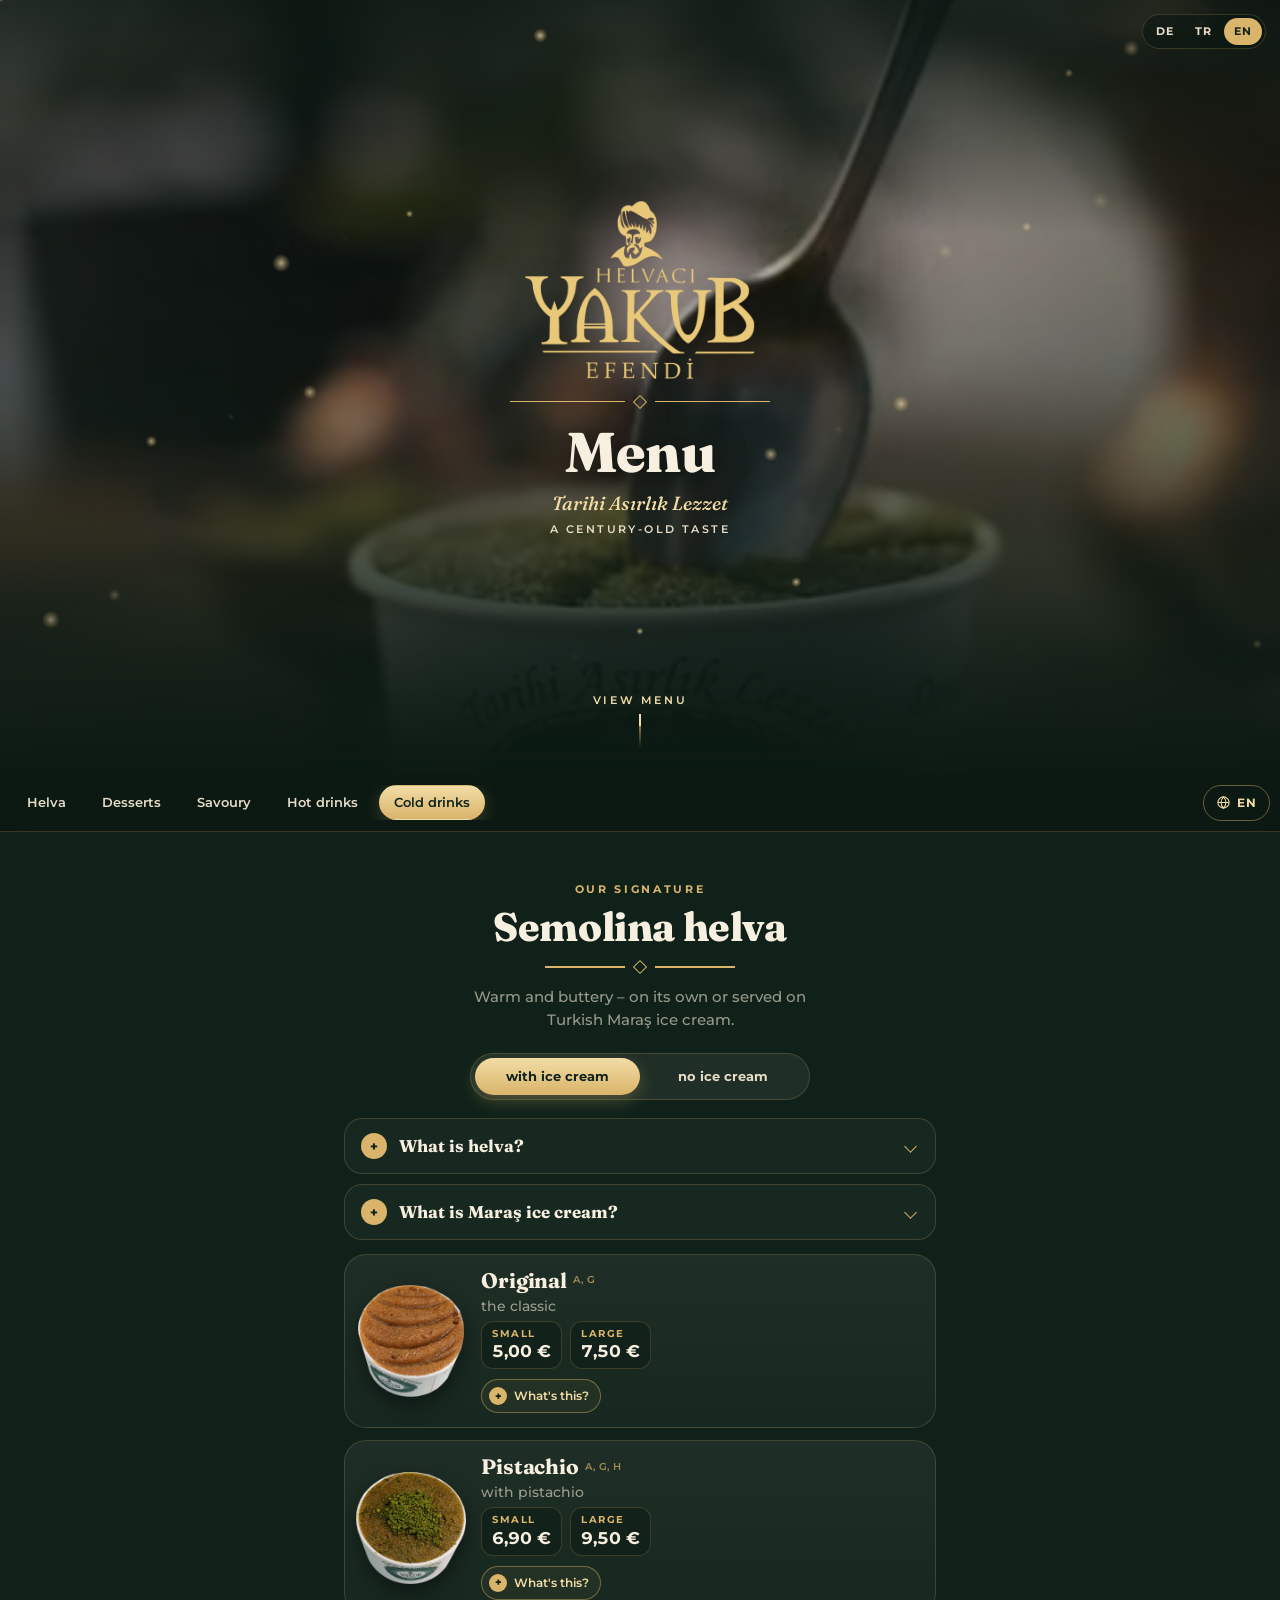
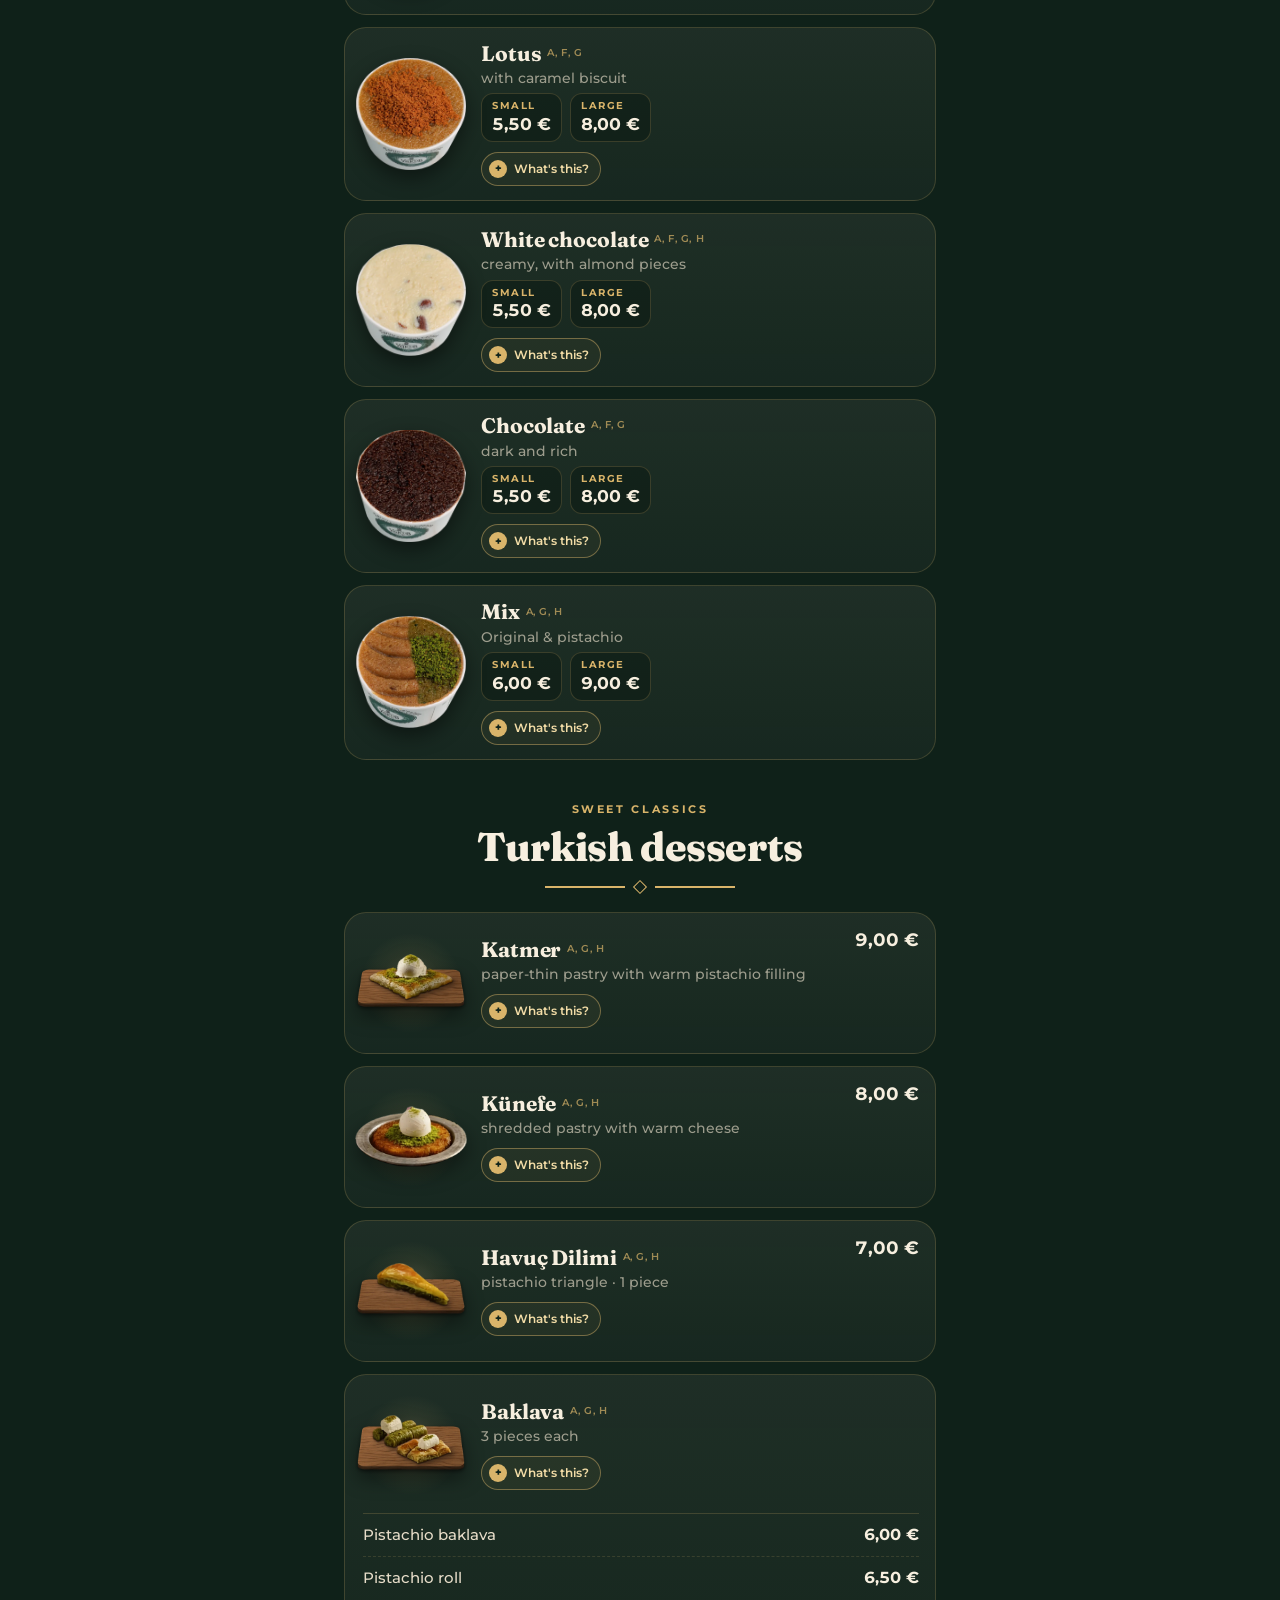
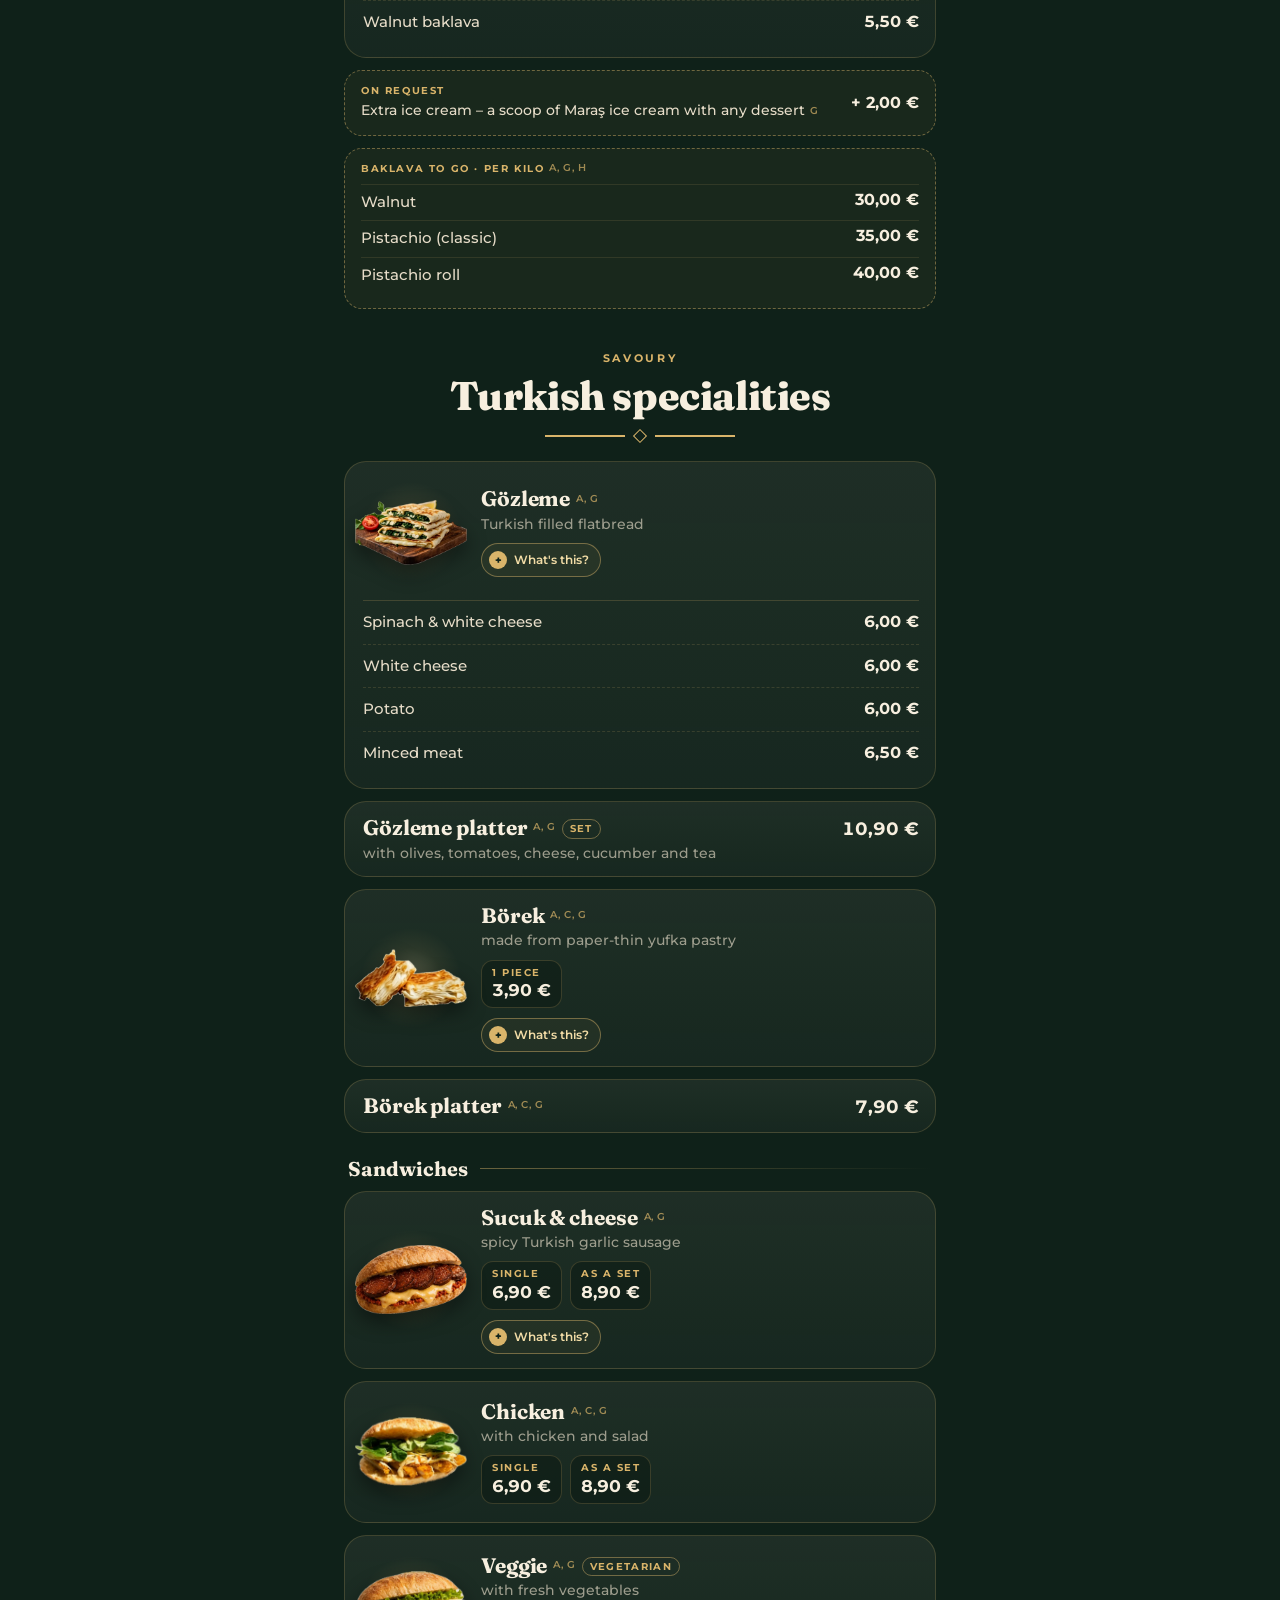
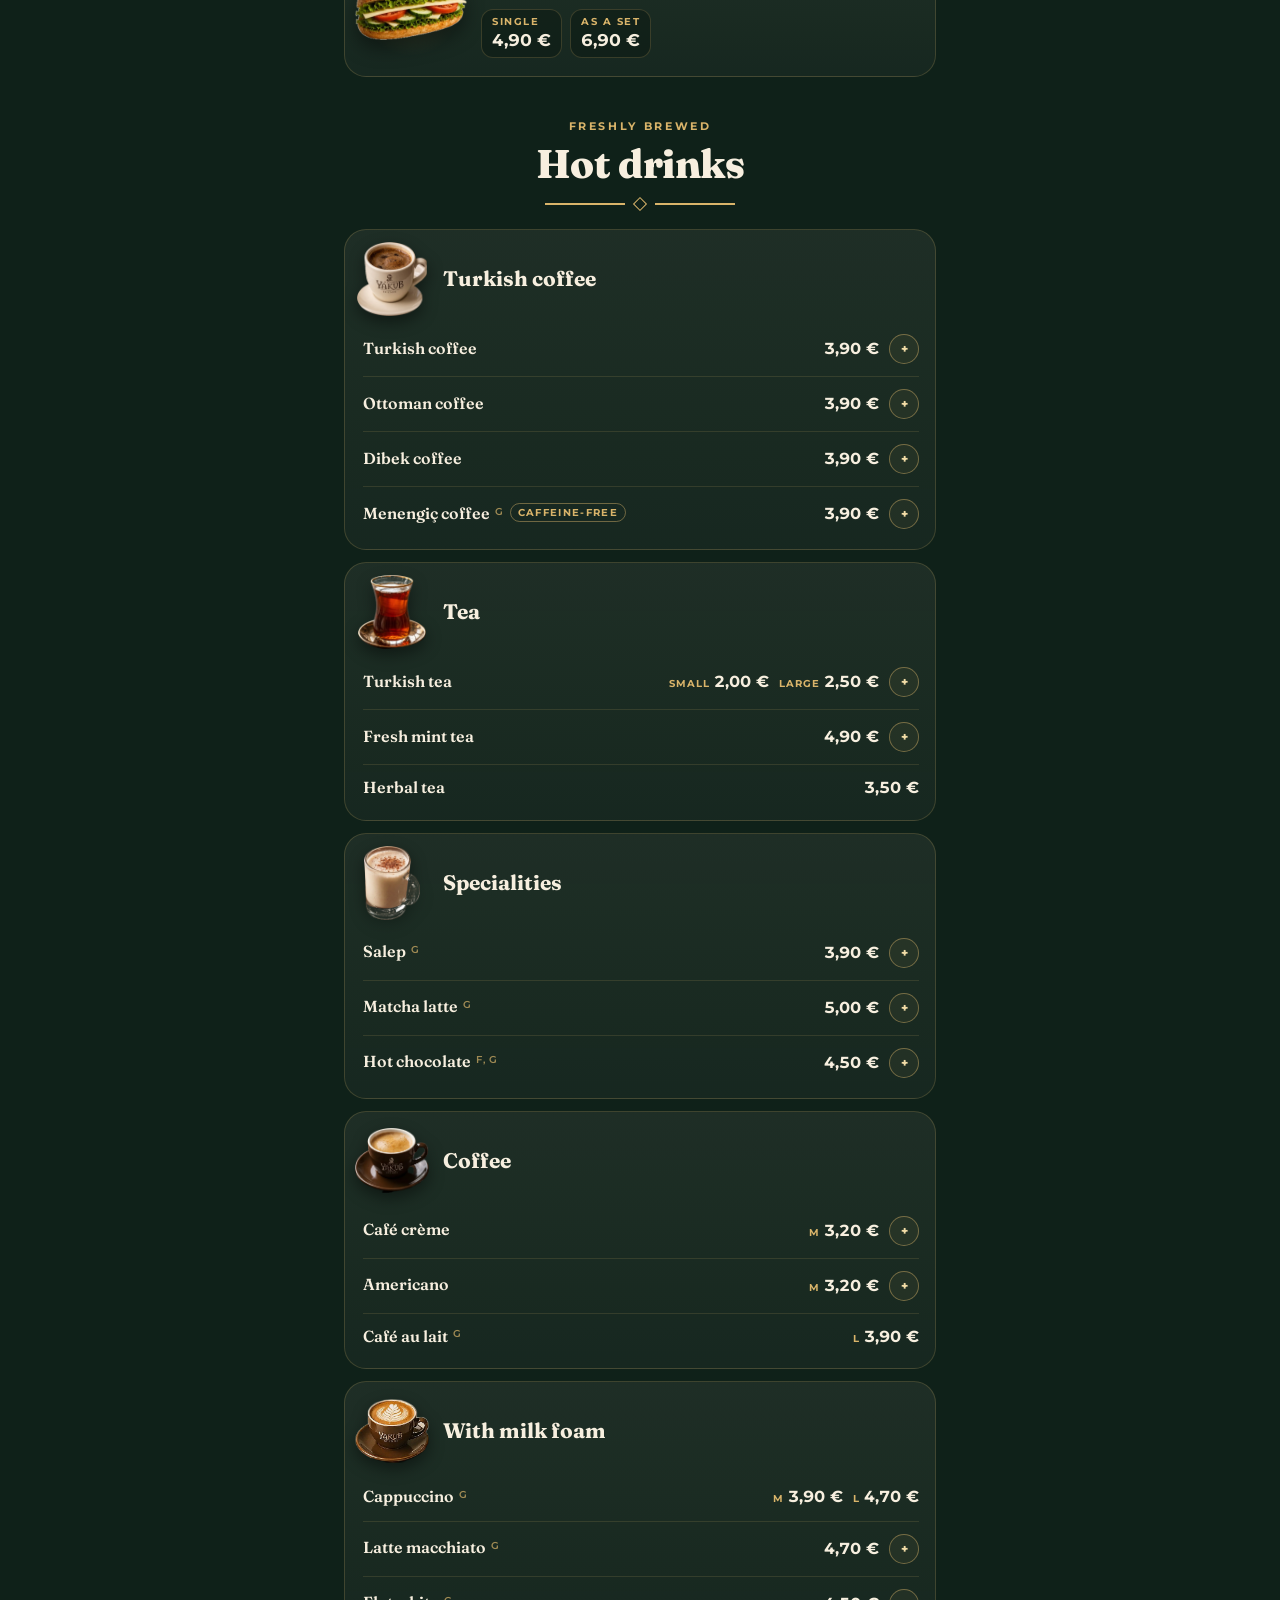
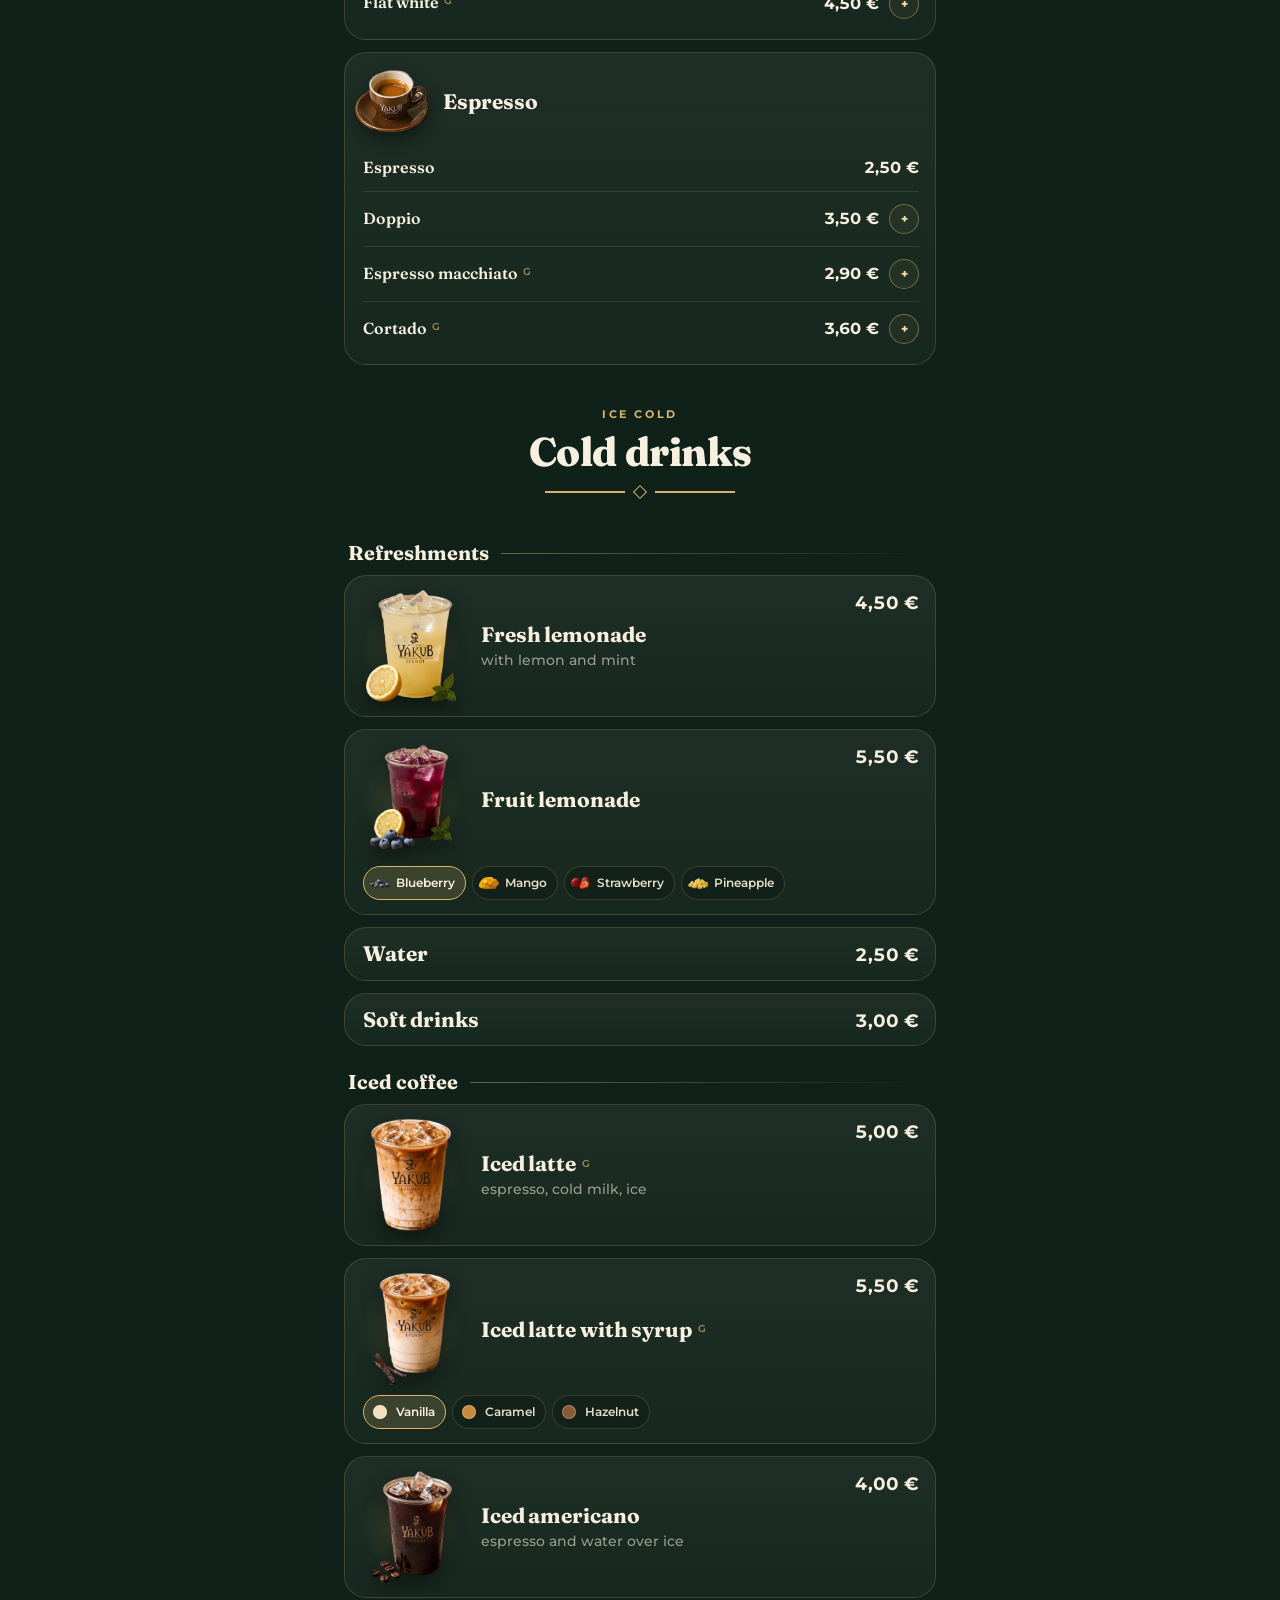
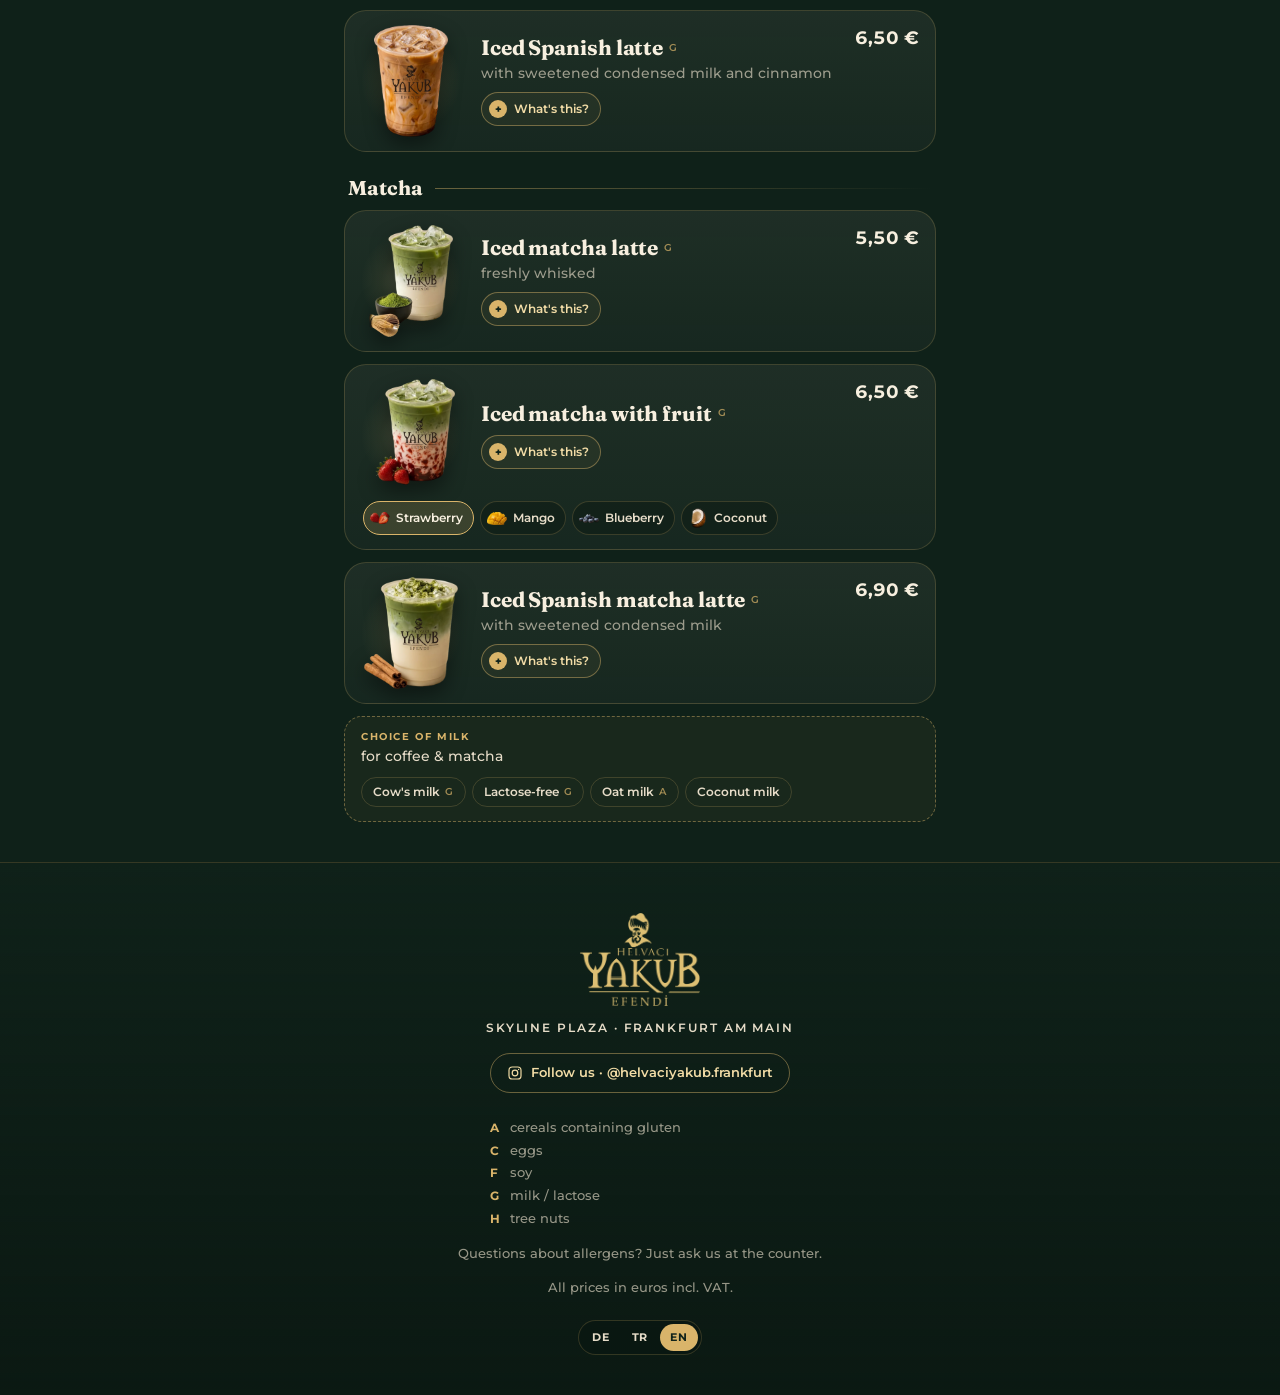
==== commit f2ec0083: "Iced statt Ice, Allergene an jedem Produkt - Iced Latte, Iced Americano, Iced Spanish Latte, Iced Ma" ====
--- a/index.html
+++ b/index.html
@@ -218,6 +218,10 @@
       .txt { min-width: 0; }
       .txt h3 { font: 700 21px/1.12 "Fraunces", serif; letter-spacing: -0.005em; }
       .sub { color: var(--muted); font-size: 13.5px; line-height: 1.35; margin-top: 4px; }
+      .alg { display: inline-block; margin-left: 6px; font: 600 9.5px/1 "Montserrat", sans-serif; letter-spacing: 0.06em; color: rgba(217, 180, 106, 0.7); vertical-align: 0.5em; white-space: nowrap; text-transform: none; }
+      .rn .alg { margin-left: 5px; vertical-align: 0.45em; }
+      .nw { white-space: nowrap; }
+      .milk .alg, .note .alg { vertical-align: 0.15em; margin-left: 5px; }
       .tag { display: inline-block; vertical-align: 3px; margin-left: 6px; font: 700 9.5px/1 "Montserrat"; letter-spacing: 0.14em; text-transform: uppercase; color: var(--gold); border: 1px solid var(--line-2); border-radius: 99px; padding: 4px 7px; }
       .price { font: 700 18px/1 "Montserrat"; font-variant-numeric: tabular-nums; white-space: nowrap; text-align: right; align-self: start; padding-top: 4px; }
       .what { display: inline-flex; align-items: center; gap: 7px; margin-top: 10px; font: 600 12px/1 "Montserrat"; color: var(--gold-2); padding: 7px 11px 7px 7px; border-radius: 99px; border: 1px solid var(--line-2); background: rgba(217, 180, 106, 0.06); transition: background 0.3s; }
@@ -315,7 +319,7 @@
       .note.block li { display: flex; justify-content: space-between; padding: 7px 0; border-top: 1px solid rgba(217, 180, 106, 0.12); font-size: 14.5px; color: var(--cream-2); }
       .note.block li b { color: var(--cream); }
       .milk { display: flex; flex-wrap: wrap; gap: 6px; margin-top: 10px; }
-      .milk span { font: 600 12px/1 "Montserrat"; padding: 8px 11px; border-radius: 99px; border: 1px solid var(--line); color: var(--cream-2); }
+      .milk > span { font: 600 12px/1 "Montserrat"; padding: 8px 11px; border-radius: 99px; border: 1px solid var(--line); color: var(--cream-2); }
       .allerg { text-align: center; margin-top: 14px; font: 600 11.5px/1.4 "Montserrat"; letter-spacing: 0.08em; color: var(--muted); }
       .allerg b { color: var(--gold); letter-spacing: 0.16em; text-transform: uppercase; font-size: 10.5px; margin-right: 6px; }
 
@@ -390,7 +394,7 @@
       <div class="lm" id="lm"><button class="lm-btn" type="button" data-lm aria-haspopup="true" aria-expanded="false"><svg viewBox="0 0 24 24" fill="none" stroke="currentColor" stroke-width="1.7" aria-hidden="true"><circle cx="12" cy="12" r="9"/><path d="M3 12h18M12 3c2.6 2.6 3.9 5.6 3.9 9s-1.3 6.4-3.9 9c-2.6-2.6-3.9-5.6-3.9-9S9.4 5.6 12 3z"/></svg>DE</button><div class="lm-menu" role="menu"><button type="button" role="menuitem" data-lang="de" aria-pressed="true">Deutsch<small>DE</small></button><button type="button" role="menuitem" data-lang="tr" aria-pressed="false">Türkçe<small>TR</small></button><button type="button" role="menuitem" data-lang="en" aria-pressed="false">English<small>EN</small></button></div></div>
     </nav>
 
-    <main id="menu"><section class="cat" id="helva" data-cat><header class="cat-h rv"><p class="kicker">Unsere Spezialität</p><h2>Buttergrießhelva</h2><div class="orn" aria-hidden="true"><i></i><b></b><i></i></div><p class="intro">Warm und buttrig – pur oder serviert auf türkischem Maraş-Eis.</p></header><div class="mode rv"><div class="seg" data-mode="mit" role="group"><button type="button" data-mode="mit" aria-pressed="true">mit Eis</button><button type="button" data-mode="ohne" aria-pressed="false">ohne Eis</button></div></div><div class="goods"><div class="good rv" style="--d:0ms" data-item="was-ist-helva"><button type="button" data-toggle aria-expanded="false"><span class="q">+</span><span class="gt">Was ist Helva?</span><span class="chev"></span></button><div class="more"><div class="more-in"><div class="explain vid"><div class="media"><img class="vposter" src="assets/video/helva-original.jpg" data-asset="video/helva-original.jpg" alt="Was ist Helva?" loading="lazy" decoding="async" /><video muted loop playsinline preload="none" data-v="helva-original"></video></div><div><p class="e-h">Was ist Helva?</p><p>Grieß wird langsam in Butter goldbraun geröstet und dann mit Zuckersirup oder Milch gegart. Heraus kommt eine warme, lockere Süßspeise – in der Türkei ein Klassiker zu jedem Anlass.</p></div></div></div></div></div><div class="good rv" style="--d:80ms" data-item="was-ist-maras"><button type="button" data-toggle aria-expanded="false"><span class="q">+</span><span class="gt">Was ist Maraş-Eis?</span><span class="chev"></span></button><div class="more"><div class="more-in"><div class="explain vid"><div class="media"><img class="vposter" src="assets/video/helva-schokolade.jpg" data-asset="video/helva-schokolade.jpg" alt="Was ist Maraş-Eis?" loading="lazy" decoding="async" /><video muted loop playsinline preload="none" data-v="helva-schokolade"></video></div><div><p class="e-h">Was ist Maraş-Eis?</p><p>Traditionelles Eis aus Kahramanmaraş. Salep (Orchideenmehl) und Mastix machen es dicht und elastisch, deshalb schmilzt es langsamer. Zur warmen Helva ein herrlicher Kontrast aus heiß und kalt.</p></div></div></div></div></div></div><div class="list"><article class="item rv" style="--d:0ms" data-item="helva-original"><div class="item-main"><div class="pic" style="--fd:-0.77s"><span class="plate"></span><img class="a" src="assets/img/helva-original.webp" data-asset="img/helva-original.webp" alt="" loading="lazy" decoding="async" /><img class="b" alt="" /></div><div class="txt"><h3>Original</h3><p class="sub">der Klassiker</p><p class="nojs hl-lab">mit Eis</p><div class="pills"><div class="pill"><small>Klein</small><b class="hp" data-mit="5,00" data-ohne="6,00">5,00&nbsp;€</b></div><div class="pill"><small>Groß</small><b class="hp" data-mit="7,50" data-ohne="9,00">7,50&nbsp;€</b></div></div><p class="nojs hl-alt">ohne Eis: Klein 6,00&nbsp;€ · Groß 9,00&nbsp;€</p><button class="what" type="button" data-toggle aria-expanded="false"><span class="q">+</span><span class="wl">Was ist das?</span></button></div></div><div class="more"><div class="more-in"><div class="explain vid"><div class="media"><img class="vposter" src="assets/video/helva-original.jpg" data-asset="video/helva-original.jpg" alt="Original" loading="lazy" decoding="async" /><video muted loop playsinline preload="none" data-v="helva-original"></video></div><div><p class="e-h">Original</p><p>Pur und klassisch: Grieß, in Butter goldbraun geröstet – so, wie Helva sein soll.</p></div></div></div></div></article><article class="item rv" style="--d:70ms" data-item="helva-pistazie"><div class="item-main"><div class="pic" style="--fd:-1.54s"><span class="plate"></span><img class="a" src="assets/img/helva-pistazie.webp" data-asset="img/helva-pistazie.webp" alt="" loading="lazy" decoding="async" /><img class="b" alt="" /></div><div class="txt"><h3>Pistazie</h3><p class="sub">mit Pistazie</p><p class="nojs hl-lab">mit Eis</p><div class="pills"><div class="pill"><small>Klein</small><b class="hp" data-mit="6,90" data-ohne="7,90">6,90&nbsp;€</b></div><div class="pill"><small>Groß</small><b class="hp" data-mit="9,50" data-ohne="12,00">9,50&nbsp;€</b></div></div><p class="nojs hl-alt">ohne Eis: Klein 7,90&nbsp;€ · Groß 12,00&nbsp;€</p><button class="what" type="button" data-toggle aria-expanded="false"><span class="q">+</span><span class="wl">Was ist das?</span></button></div></div><div class="more"><div class="more-in"><div class="explain vid"><div class="media"><img class="vposter" src="assets/video/helva-pistazie.jpg" data-asset="video/helva-pistazie.jpg" alt="Pistazie" loading="lazy" decoding="async" /><video muted loop playsinline preload="none" data-v="helva-pistazie"></video></div><div><p class="e-h">Pistazie</p><p>Mit fein gemahlener Pistazie: nussig im Geschmack und leuchtend grün.</p></div></div></div></div></article><article class="item rv" style="--d:140ms" data-item="helva-lotus"><div class="item-main"><div class="pic" style="--fd:-2.31s"><span class="plate"></span><img class="a" src="assets/img/helva-lotus.webp" data-asset="img/helva-lotus.webp" alt="" loading="lazy" decoding="async" /><img class="b" alt="" /></div><div class="txt"><h3>Lotus</h3><p class="sub">mit Karamellkeks</p><p class="nojs hl-lab">mit Eis</p><div class="pills"><div class="pill"><small>Klein</small><b class="hp" data-mit="5,50" data-ohne="6,50">5,50&nbsp;€</b></div><div class="pill"><small>Groß</small><b class="hp" data-mit="8,00" data-ohne="9,50">8,00&nbsp;€</b></div></div><p class="nojs hl-alt">ohne Eis: Klein 6,50&nbsp;€ · Groß 9,50&nbsp;€</p><button class="what" type="button" data-toggle aria-expanded="false"><span class="q">+</span><span class="wl">Was ist das?</span></button></div></div><div class="more"><div class="more-in"><div class="explain"><div class="media img"><img src="assets/img/helva-lotus.webp" data-asset="img/helva-lotus.webp" alt="Lotus" loading="lazy" decoding="async" /></div><div><p class="e-h">Lotus</p><p>Mit Bröseln vom Lotus-Karamellkeks – karamellig, mit einer feinen Zimtnote.</p></div></div></div></div></article><article class="item rv" style="--d:210ms" data-item="helva-weisse-schokolade"><div class="item-main"><div class="pic" style="--fd:-3.08s"><span class="plate"></span><img class="a" src="assets/img/helva-weisse-schokolade.webp" data-asset="img/helva-weisse-schokolade.webp" alt="" loading="lazy" decoding="async" /><img class="b" alt="" /></div><div class="txt"><h3>Weiße Schokolade</h3><p class="sub">cremig, mit Mandelstücken</p><p class="nojs hl-lab">mit Eis</p><div class="pills"><div class="pill"><small>Klein</small><b class="hp" data-mit="5,50" data-ohne="6,50">5,50&nbsp;€</b></div><div class="pill"><small>Groß</small><b class="hp" data-mit="8,00" data-ohne="9,50">8,00&nbsp;€</b></div></div><p class="nojs hl-alt">ohne Eis: Klein 6,50&nbsp;€ · Groß 9,50&nbsp;€</p><button class="what" type="button" data-toggle aria-expanded="false"><span class="q">+</span><span class="wl">Was ist das?</span></button></div></div><div class="more"><div class="more-in"><div class="explain vid"><div class="media"><img class="vposter" src="assets/video/helva-weisse-schokolade.jpg" data-asset="video/helva-weisse-schokolade.jpg" alt="Weiße Schokolade" loading="lazy" decoding="async" /><video muted loop playsinline preload="none" data-v="helva-weisse-schokolade"></video></div><div><p class="e-h">Weiße Schokolade</p><p>Mit weißer Schokolade und Mandelstücken verfeinert – besonders cremig und mild.</p></div></div></div></div></article><article class="item rv" style="--d:0ms" data-item="helva-schokolade"><div class="item-main"><div class="pic" style="--fd:-3.85s"><span class="plate"></span><img class="a" src="assets/img/helva-schokolade.webp" data-asset="img/helva-schokolade.webp" alt="" loading="lazy" decoding="async" /><img class="b" alt="" /></div><div class="txt"><h3>Schokolade</h3><p class="sub">dunkel und intensiv</p><p class="nojs hl-lab">mit Eis</p><div class="pills"><div class="pill"><small>Klein</small><b class="hp" data-mit="5,50" data-ohne="6,50">5,50&nbsp;€</b></div><div class="pill"><small>Groß</small><b class="hp" data-mit="8,00" data-ohne="9,50">8,00&nbsp;€</b></div></div><p class="nojs hl-alt">ohne Eis: Klein 6,50&nbsp;€ · Groß 9,50&nbsp;€</p><button class="what" type="button" data-toggle aria-expanded="false"><span class="q">+</span><span class="wl">Was ist das?</span></button></div></div><div class="more"><div class="more-in"><div class="explain vid"><div class="media"><img class="vposter" src="assets/video/helva-schokolade.jpg" data-asset="video/helva-schokolade.jpg" alt="Schokolade" loading="lazy" decoding="async" /><video muted loop playsinline preload="none" data-v="helva-schokolade"></video></div><div><p class="e-h">Schokolade</p><p>Mit Schokolade – dunkel, intensiv und herrlich zum kalten Maraş-Eis.</p></div></div></div></div></article><article class="item rv" style="--d:70ms" data-item="helva-mix"><div class="item-main"><div class="pic" style="--fd:-4.62s"><span class="plate"></span><img class="a" src="assets/img/helva-mix.webp" data-asset="img/helva-mix.webp" alt="" loading="lazy" decoding="async" /><img class="b" alt="" /></div><div class="txt"><h3>Mix</h3><p class="sub">Original &amp; Pistazie</p><p class="nojs hl-lab">mit Eis</p><div class="pills"><div class="pill"><small>Klein</small><b class="hp" data-mit="6,00" data-ohne="7,00">6,00&nbsp;€</b></div><div class="pill"><small>Groß</small><b class="hp" data-mit="9,00" data-ohne="10,50">9,00&nbsp;€</b></div></div><p class="nojs hl-alt">ohne Eis: Klein 7,00&nbsp;€ · Groß 10,50&nbsp;€</p><button class="what" type="button" data-toggle aria-expanded="false"><span class="q">+</span><span class="wl">Was ist das?</span></button></div></div><div class="more"><div class="more-in"><div class="explain"><div class="media img"><img src="assets/img/helva-mix.webp" data-asset="img/helva-mix.webp" alt="Mix" loading="lazy" decoding="async" /></div><div><p class="e-h">Mix</p><p>Halb Original, halb Pistazie – für alle, die sich nicht entscheiden wollen.</p></div></div></div></div></article></div></section><section class="cat" id="desserts" data-cat><header class="cat-h rv"><p class="kicker">Süße Klassiker</p><h2>Türkische Desserts</h2><div class="orn" aria-hidden="true"><i></i><b></b><i></i></div></header><div class="list"><article class="item rv" style="--d:0ms" data-item="katmer"><div class="item-main"><div class="pic" style="--fd:-5.39s"><span class="plate"></span><img class="a" src="assets/img/katmer.webp" data-asset="img/katmer.webp" alt="" loading="lazy" decoding="async" /><img class="b" alt="" /></div><div class="txt"><h3>Katmer</h3><p class="sub">hauchdünner Teig mit warmer Pistazienfüllung</p><button class="what" type="button" data-toggle aria-expanded="false"><span class="q">+</span><span class="wl">Was ist das?</span></button></div><div class="price">9,00&nbsp;€</div></div><div class="more"><div class="more-in"><div class="explain"><div class="media img"><img src="assets/img/katmer.webp" data-asset="img/katmer.webp" alt="Katmer" loading="lazy" decoding="async" /></div><div><p class="e-h">Katmer</p><p>Eine Spezialität aus Gaziantep: Der Teig wird hauchdünn ausgezogen, mit Pistazie gefüllt, gefaltet und kurz gebacken. Warm serviert – außen knusprig, innen saftig.</p></div></div></div></div></article><article class="item rv" style="--d:70ms" data-item="kuenefe"><div class="item-main"><div class="pic" style="--fd:-0.16s"><span class="plate"></span><img class="a" src="assets/img/kuenefe.webp" data-asset="img/kuenefe.webp" alt="" loading="lazy" decoding="async" /><img class="b" alt="" /></div><div class="txt"><h3>Künefe</h3><p class="sub">Engelshaar-Teig mit warmem Käse</p><button class="what" type="button" data-toggle aria-expanded="false"><span class="q">+</span><span class="wl">Was ist das?</span></button></div><div class="price">8,00&nbsp;€</div></div><div class="more"><div class="more-in"><div class="explain"><div class="media img"><img src="assets/img/kuenefe.webp" data-asset="img/kuenefe.webp" alt="Künefe" loading="lazy" decoding="async" /></div><div><p class="e-h">Künefe</p><p>Feine Teigfäden (Kadayıf) mit mildem Käse, goldbraun gebacken und mit Sirup getränkt. Beim ersten Bissen zieht der Käse lange Fäden.</p></div></div></div></div></article><article class="item rv" style="--d:140ms" data-item="havuc"><div class="item-main"><div class="pic" style="--fd:-0.93s"><span class="plate"></span><img class="a" src="assets/img/havuc.webp" data-asset="img/havuc.webp" alt="" loading="lazy" decoding="async" /><img class="b" alt="" /></div><div class="txt"><h3>Havuç Dilimi</h3><p class="sub">Pistazien-Dreieck · 1 Stück</p><button class="what" type="button" data-toggle aria-expanded="false"><span class="q">+</span><span class="wl">Was ist das?</span></button></div><div class="price">7,00&nbsp;€</div></div><div class="more"><div class="more-in"><div class="explain"><div class="media img"><img src="assets/img/havuc.webp" data-asset="img/havuc.webp" alt="Havuç Dilimi" loading="lazy" decoding="async" /></div><div><p class="e-h">Havuç Dilimi</p><p>„Karottenscheibe“ heißt dieses Baklava-Stück wegen seiner Form: viele hauchdünne Teigschichten, reichlich Pistazie und Sirup.</p></div></div></div></div></article><article class="item rv" style="--d:210ms" data-item="baklava"><div class="item-main"><div class="pic" style="--fd:-1.70s"><span class="plate"></span><img class="a" src="assets/img/baklava-pistazie.webp" data-asset="img/baklava-pistazie.webp" alt="" loading="lazy" decoding="async" /><img class="b" alt="" /></div><div class="txt"><h3>Baklava</h3><p class="sub">je 3 Stück</p><button class="what" type="button" data-toggle aria-expanded="false"><span class="q">+</span><span class="wl">Was ist das?</span></button></div></div><ul class="vars"><li><span>Pistazien-Baklava</span><b>6,00&nbsp;€</b></li><li><span>Pistazienrolle</span><b>6,50&nbsp;€</b></li><li><span>Walnuss-Baklava</span><b>5,50&nbsp;€</b></li></ul><div class="more"><div class="more-in"><div class="explain"><div class="media img"><img src="assets/img/baklava-pistazie.webp" data-asset="img/baklava-pistazie.webp" alt="Baklava" loading="lazy" decoding="async" /></div><div><p class="e-h">Baklava</p><p>Dünne Yufka-Teigblätter, Schicht für Schicht mit Nüssen gefüllt und mit Sirup getränkt. Bei der Pistazienrolle wird der Teig um die Pistazien gewickelt.</p></div></div></div></div></article></div><div class="note rv"><div style="flex:1"><p class="nl">Auf Wunsch</p><p class="nt">Extra Eis – eine Kugel Maraş-Eis zu jedem Dessert</p></div><b>+ 2,00&nbsp;€</b></div><div class="note block rv"><p class="nl">Baklava zum Mitnehmen · pro Kilo</p><ul><li><span>Walnuss</span><b>30,00&nbsp;€</b></li><li><span>Pistazie klassisch</span><b>35,00&nbsp;€</b></li><li><span>Pistazienrolle</span><b>40,00&nbsp;€</b></li></ul></div><p class="allerg rv"><b>Allergene</b>A, G, H</p></section><section class="cat" id="herzhaft" data-cat><header class="cat-h rv"><p class="kicker">Herzhaft</p><h2>Türkische Spezialitäten</h2><div class="orn" aria-hidden="true"><i></i><b></b><i></i></div></header><div class="list"><article class="item rv" style="--d:0ms" data-item="goezleme"><div class="item-main"><div class="pic" style="--fd:-2.47s"><span class="plate"></span><img class="a" src="assets/img/goezleme.webp" data-asset="img/goezleme.webp" alt="" loading="lazy" decoding="async" /><img class="b" alt="" /></div><div class="txt"><h3>Gözleme</h3><p class="sub">türkisches Fladenbrot, gefüllt</p><button class="what" type="button" data-toggle aria-expanded="false"><span class="q">+</span><span class="wl">Was ist das?</span></button></div></div><ul class="vars"><li><span>Spinat &amp; Weißkäse</span><b>6,00&nbsp;€</b></li><li><span>Weißkäse</span><b>6,00&nbsp;€</b></li><li><span>Kartoffel</span><b>6,00&nbsp;€</b></li><li><span>Hackfleisch</span><b>6,50&nbsp;€</b></li></ul><div class="more"><div class="more-in"><div class="explain"><div class="media img"><img src="assets/img/goezleme.webp" data-asset="img/goezleme.webp" alt="Gözleme" loading="lazy" decoding="async" /></div><div><p class="e-h">Gözleme</p><p>Hauchdünn ausgerollter Teig wird gefüllt, zusammengeklappt und auf der heißen Platte knusprig gebacken.</p></div></div></div></div></article><article class="item rv nopic" style="--d:70ms" data-item="goezleme-teller"><div class="item-main"><div class="txt"><h3>Gözleme-Teller<span class="tag">Menü</span></h3><p class="sub">mit Oliven, Tomaten, Käse, Gurken und Tee</p></div><div class="price">10,90&nbsp;€</div></div></article><article class="item rv" style="--d:140ms" data-item="boerek"><div class="item-main"><div class="pic" style="--fd:-3.24s"><span class="plate"></span><img class="a" src="assets/img/boerek.webp" data-asset="img/boerek.webp" alt="" loading="lazy" decoding="async" /><img class="b" alt="" /></div><div class="txt"><h3>Börek</h3><p class="sub">aus hauchdünnem Yufka-Teig</p><div class="pills"><div class="pill"><small>1 Stück</small><b>3,90&nbsp;€</b></div></div><button class="what" type="button" data-toggle aria-expanded="false"><span class="q">+</span><span class="wl">Was ist das?</span></button></div></div><div class="more"><div class="more-in"><div class="explain"><div class="media img"><img src="assets/img/boerek.webp" data-asset="img/boerek.webp" alt="Börek" loading="lazy" decoding="async" /></div><div><p class="e-h">Börek</p><p>Viele Lagen hauchdünner Yufka-Teig, gefüllt und im Ofen goldbraun gebacken.</p></div></div></div></div></article><article class="item rv nopic" style="--d:210ms" data-item="boerek-teller"><div class="item-main"><div class="txt"><h3>Börek-Teller</h3></div><div class="price">7,90&nbsp;€</div></div></article></div><div class="sgroup-h rv"><h3>Sandwiches</h3></div><div class="list"><article class="item rv" style="--d:0ms" data-item="sandwich-sucuk"><div class="item-main"><div class="pic" style="--fd:-4.01s"><span class="plate"></span><img class="a" src="assets/img/sandwich-sucuk.webp" data-asset="img/sandwich-sucuk.webp" alt="" loading="lazy" decoding="async" /><img class="b" alt="" /></div><div class="txt"><h3>Sucuk &amp; Käse</h3><p class="sub">würzige türkische Knoblauchwurst</p><div class="pills"><div class="pill"><small>einzeln</small><b>6,90&nbsp;€</b></div><div class="pill"><small>im Menü</small><b>8,90&nbsp;€</b></div></div><button class="what" type="button" data-toggle aria-expanded="false"><span class="q">+</span><span class="wl">Was ist das?</span></button></div></div><div class="more"><div class="more-in"><div class="explain"><div class="media img"><img src="assets/img/sandwich-sucuk.webp" data-asset="img/sandwich-sucuk.webp" alt="Sucuk &amp; Käse" loading="lazy" decoding="async" /></div><div><p class="e-h">Sucuk &amp; Käse</p><p>Sucuk ist eine kräftig gewürzte türkische Wurst mit Knoblauch und Paprika – warm im Brot, mit geschmolzenem Käse.</p></div></div></div></div></article><article class="item rv" style="--d:70ms" data-item="sandwich-haehnchen"><div class="item-main"><div class="pic" style="--fd:-4.78s"><span class="plate"></span><img class="a" src="assets/img/sandwich-haehnchen.webp" data-asset="img/sandwich-haehnchen.webp" alt="" loading="lazy" decoding="async" /><img class="b" alt="" /></div><div class="txt"><h3>Hähnchen</h3><p class="sub">mit Hähnchen und Salat</p><div class="pills"><div class="pill"><small>einzeln</small><b>6,90&nbsp;€</b></div><div class="pill"><small>im Menü</small><b>8,90&nbsp;€</b></div></div></div></div></article><article class="item rv" style="--d:140ms" data-item="sandwich-veggie"><div class="item-main"><div class="pic" style="--fd:-5.55s"><span class="plate"></span><img class="a" src="assets/img/sandwich-veggie.webp" data-asset="img/sandwich-veggie.webp" alt="" loading="lazy" decoding="async" /><img class="b" alt="" /></div><div class="txt"><h3>Vegetarisch<span class="tag">vegetarisch</span></h3><p class="sub">mit frischem Gemüse</p><div class="pills"><div class="pill"><small>einzeln</small><b>4,90&nbsp;€</b></div><div class="pill"><small>im Menü</small><b>6,90&nbsp;€</b></div></div></div></div></article></div><p class="allerg rv"><b>Allergene</b>A, C, G, H</p></section><section class="cat" id="heiss" data-cat><header class="cat-h rv"><p class="kicker">Frisch aufgebrüht</p><h2>Warme Getränke</h2><div class="orn" aria-hidden="true"><i></i><b></b><i></i></div></header><div class="list"><div class="group rv" style="--d:0ms"><div class="group-h"><div class="gpic" style="--fd:-0.32s"><img src="assets/img/mokka.webp" data-asset="img/mokka.webp" alt="" loading="lazy" decoding="async" /></div><h3>Türkischer Kaffee</h3></div><ul class="rows"><li class="rowi" data-item="tuerkischer-mokka"><div class="row-main"><div class="rt"><span class="rn">Türkischer Mokka</span></div><span class="rp">3,90&nbsp;€</span><button class="qbtn" type="button" data-toggle aria-expanded="false" aria-label="Was ist das?">+</button></div><div class="more"><div class="more-in"><div class="explain"><div class="media img"><img src="assets/img/mokka.webp" data-asset="img/mokka.webp" alt="Türkischer Mokka" loading="lazy" decoding="async" /></div><div><p class="e-h">Türkischer Mokka</p><p>Sehr fein gemahlener Kaffee, im Kännchen (Cezve) aufgekocht und ungefiltert mit feinem Schaum serviert. Den Satz am Boden lässt man einfach stehen.</p></div></div></div></div></li><li class="rowi" data-item="osmanischer-mokka"><div class="row-main"><div class="rt"><span class="rn">Osmanischer Mokka</span></div><span class="rp">3,90&nbsp;€</span><button class="qbtn" type="button" data-toggle aria-expanded="false" aria-label="Was ist das?">+</button></div><div class="more"><div class="more-in"><div class="explain noimg wide"><div><p class="e-h">Osmanischer Mokka</p><p>Türkischer Kaffee nach osmanischer Art – mild und aromatisch, mit einer feinen Gewürznote.</p></div></div></div></div></li><li class="rowi" data-item="dibek"><div class="row-main"><div class="rt"><span class="rn">Dibek Kaffee</span></div><span class="rp">3,90&nbsp;€</span><button class="qbtn" type="button" data-toggle aria-expanded="false" aria-label="Was ist das?">+</button></div><div class="more"><div class="more-in"><div class="explain noimg wide"><div><p class="e-h">Dibek Kaffee</p><p>Traditionell im Steinmörser (Dibek) gemahlen – milder und cremiger als klassischer türkischer Kaffee.</p></div></div></div></div></li><li class="rowi" data-item="menengic"><div class="row-main"><div class="rt"><span class="rn">Menengiç Kaffee</span><span class="tag">koffeinfrei</span></div><span class="rp">3,90&nbsp;€</span><button class="qbtn" type="button" data-toggle aria-expanded="false" aria-label="Was ist das?">+</button></div><div class="more"><div class="more-in"><div class="explain noimg wide"><div><p class="e-h">Menengiç Kaffee</p><p>Eigentlich kein Kaffee: geröstete Menengiç-Früchte (wilde Pistazie) – nussig, koffeinfrei und meist mit Milch zubereitet.</p></div></div></div></div></li></ul></div><div class="group rv" style="--d:70ms"><div class="group-h"><div class="gpic" style="--fd:-1.09s"><img src="assets/img/cay.webp" data-asset="img/cay.webp" alt="" loading="lazy" decoding="async" /></div><h3>Tee</h3></div><ul class="rows"><li class="rowi" data-item="cay"><div class="row-main"><div class="rt"><span class="rn">Çay</span></div><span class="rp"><em>klein</em>2,00&nbsp;€<em>groß</em>2,50&nbsp;€</span><button class="qbtn" type="button" data-toggle aria-expanded="false" aria-label="Was ist das?">+</button></div><div class="more"><div class="more-in"><div class="explain"><div class="media img"><img src="assets/img/cay.webp" data-asset="img/cay.webp" alt="Çay" loading="lazy" decoding="async" /></div><div><p class="e-h">Çay</p><p>Türkischer Schwarztee – kräftig, klar und ohne Milch getrunken.</p></div></div></div></div></li><li class="rowi" data-item="minztee"><div class="row-main"><div class="rt"><span class="rn">Frischer Minztee</span></div><span class="rp">4,90&nbsp;€</span><button class="qbtn" type="button" data-toggle aria-expanded="false" aria-label="Was ist das?">+</button></div><div class="more"><div class="more-in"><div class="explain noimg wide"><div><p class="e-h">Frischer Minztee</p><p>Frische Minzblätter, heiß aufgegossen.</p></div></div></div></div></li><li class="rowi" data-item="kraeutertee"><div class="row-main"><div class="rt"><span class="rn">Kräutertee</span></div><span class="rp">3,50&nbsp;€</span></div></li></ul></div><div class="group rv" style="--d:140ms"><div class="group-h"><div class="gpic" style="--fd:-1.86s"><img src="assets/img/salep.webp" data-asset="img/salep.webp" alt="" loading="lazy" decoding="async" /></div><h3>Spezialitäten</h3></div><ul class="rows"><li class="rowi" data-item="salep"><div class="row-main"><div class="rt"><span class="rn">Salep</span></div><span class="rp">3,90&nbsp;€</span><button class="qbtn" type="button" data-toggle aria-expanded="false" aria-label="Was ist das?">+</button></div><div class="more"><div class="more-in"><div class="explain"><div class="media img"><img src="assets/img/salep.webp" data-asset="img/salep.webp" alt="Salep" loading="lazy" decoding="async" /></div><div><p class="e-h">Salep</p><p>Heißes, cremiges Milchgetränk mit Salep (Orchideenmehl), mit Zimt bestäubt – ein türkischer Winterklassiker.</p></div></div></div></div></li><li class="rowi" data-item="matcha-latte"><div class="row-main"><div class="rt"><span class="rn">Matcha Latte</span></div><span class="rp">5,00&nbsp;€</span><button class="qbtn" type="button" data-toggle aria-expanded="false" aria-label="Was ist das?">+</button></div><div class="more"><div class="more-in"><div class="explain"><div class="media img"><img src="assets/img/matcha-latte.webp" data-asset="img/matcha-latte.webp" alt="Matcha Latte" loading="lazy" decoding="async" /></div><div><p class="e-h">Matcha Latte</p><p>Fein gemahlener japanischer Grüntee, mit Milch aufgeschäumt – sanft und leicht herb.</p></div></div></div></div></li><li class="rowi" data-item="heisse-schokolade"><div class="row-main"><div class="rt"><span class="rn">Heiße Schokolade</span></div><span class="rp">4,50&nbsp;€</span><button class="qbtn" type="button" data-toggle aria-expanded="false" aria-label="Was ist das?">+</button></div><div class="more"><div class="more-in"><div class="explain"><div class="media img"><img src="assets/img/heisse-schokolade.webp" data-asset="img/heisse-schokolade.webp" alt="Heiße Schokolade" loading="lazy" decoding="async" /></div><div><p class="e-h">Heiße Schokolade</p><p>Schokolade mit heißer, aufgeschäumter Milch – cremig und süß.</p></div></div></div></div></li></ul></div><div class="group rv" style="--d:0ms"><div class="group-h"><div class="gpic" style="--fd:-2.63s"><img src="assets/img/cafe-creme.webp" data-asset="img/cafe-creme.webp" alt="" loading="lazy" decoding="async" /></div><h3>Kaffee</h3></div><ul class="rows"><li class="rowi" data-item="cafe-creme"><div class="row-main"><div class="rt"><span class="rn">Café Creme</span></div><span class="rp"><em>M</em>3,20&nbsp;€</span><button class="qbtn" type="button" data-toggle aria-expanded="false" aria-label="Was ist das?">+</button></div><div class="more"><div class="more-in"><div class="explain"><div class="media img"><img src="assets/img/cafe-creme.webp" data-asset="img/cafe-creme.webp" alt="Café Creme" loading="lazy" decoding="async" /></div><div><p class="e-h">Café Creme</p><p>Langer, milder Kaffee mit feiner Crema.</p></div></div></div></div></li><li class="rowi" data-item="americano"><div class="row-main"><div class="rt"><span class="rn">Americano</span></div><span class="rp"><em>M</em>3,20&nbsp;€</span><button class="qbtn" type="button" data-toggle aria-expanded="false" aria-label="Was ist das?">+</button></div><div class="more"><div class="more-in"><div class="explain noimg wide"><div><p class="e-h">Americano</p><p>Espresso, mit heißem Wasser verlängert.</p></div></div></div></div></li><li class="rowi" data-item="milchkaffee"><div class="row-main"><div class="rt"><span class="rn">Milchkaffee</span></div><span class="rp"><em>L</em>3,90&nbsp;€</span></div></li></ul></div><div class="group rv" style="--d:70ms"><div class="group-h"><div class="gpic" style="--fd:-3.40s"><img src="assets/img/cappuccino.webp" data-asset="img/cappuccino.webp" alt="" loading="lazy" decoding="async" /></div><h3>Mit Milchschaum</h3></div><ul class="rows"><li class="rowi" data-item="cappuccino"><div class="row-main"><div class="rt"><span class="rn">Cappuccino</span></div><span class="rp"><em>M</em>3,90&nbsp;€<em>L</em>4,70&nbsp;€</span></div></li><li class="rowi" data-item="latte-macchiato"><div class="row-main"><div class="rt"><span class="rn">Latte Macchiato</span></div><span class="rp">4,70&nbsp;€</span><button class="qbtn" type="button" data-toggle aria-expanded="false" aria-label="Was ist das?">+</button></div><div class="more"><div class="more-in"><div class="explain"><div class="media img"><img src="assets/img/latte-macchiato.webp" data-asset="img/latte-macchiato.webp" alt="Latte Macchiato" loading="lazy" decoding="async" /></div><div><p class="e-h">Latte Macchiato</p><p>Heiße Milch, Milchschaum und ein Espresso – im hohen Glas in drei Schichten.</p></div></div></div></div></li><li class="rowi" data-item="flat-white"><div class="row-main"><div class="rt"><span class="rn">Flat White</span></div><span class="rp">4,50&nbsp;€</span><button class="qbtn" type="button" data-toggle aria-expanded="false" aria-label="Was ist das?">+</button></div><div class="more"><div class="more-in"><div class="explain noimg wide"><div><p class="e-h">Flat White</p><p>Doppelter Espresso mit samtigem, feinem Milchschaum – kräftiger als ein Cappuccino.</p></div></div></div></div></li></ul></div><div class="group rv" style="--d:140ms"><div class="group-h"><div class="gpic" style="--fd:-4.17s"><img src="assets/img/espresso.webp" data-asset="img/espresso.webp" alt="" loading="lazy" decoding="async" /></div><h3>Espresso</h3></div><ul class="rows"><li class="rowi" data-item="espresso"><div class="row-main"><div class="rt"><span class="rn">Espresso</span></div><span class="rp">2,50&nbsp;€</span></div></li><li class="rowi" data-item="doppio"><div class="row-main"><div class="rt"><span class="rn">Doppio</span></div><span class="rp">3,50&nbsp;€</span><button class="qbtn" type="button" data-toggle aria-expanded="false" aria-label="Was ist das?">+</button></div><div class="more"><div class="more-in"><div class="explain noimg wide"><div><p class="e-h">Doppio</p><p>Doppelter Espresso.</p></div></div></div></div></li><li class="rowi" data-item="espresso-macchiato"><div class="row-main"><div class="rt"><span class="rn">Espresso Macchiato</span></div><span class="rp">2,90&nbsp;€</span><button class="qbtn" type="button" data-toggle aria-expanded="false" aria-label="Was ist das?">+</button></div><div class="more"><div class="more-in"><div class="explain noimg wide"><div><p class="e-h">Espresso Macchiato</p><p>Espresso mit einem Häubchen Milchschaum.</p></div></div></div></div></li><li class="rowi" data-item="cortado"><div class="row-main"><div class="rt"><span class="rn">Cortado</span></div><span class="rp">3,60&nbsp;€</span><button class="qbtn" type="button" data-toggle aria-expanded="false" aria-label="Was ist das?">+</button></div><div class="more"><div class="more-in"><div class="explain noimg wide"><div><p class="e-h">Cortado</p><p>Espresso mit etwa gleich viel warmer Milch – kräftig, aber weich.</p></div></div></div></div></li></ul></div></div></section><section class="cat" id="kalt" data-cat><header class="cat-h rv"><p class="kicker">Eiskalt</p><h2>Kalte Getränke</h2><div class="orn" aria-hidden="true"><i></i><b></b><i></i></div></header><div class="sgroup-h rv"><h3>Erfrischungen</h3></div><div class="list"><article class="item rv" style="--d:0ms" data-item="limonade"><div class="item-main"><div class="pic" style="--fd:-4.94s"><span class="plate"></span><img class="a" src="assets/img/limonade.webp" data-asset="img/limonade.webp" alt="" loading="lazy" decoding="async" /><img class="b" alt="" /></div><div class="txt"><h3>Frische Limonade</h3><p class="sub">mit Zitrone und Minze</p></div><div class="price">4,50&nbsp;€</div></div></article><article class="item rv" style="--d:70ms" data-item="frucht-limonade"><div class="item-main"><div class="pic" style="--fd:-5.71s"><span class="plate"></span><img class="a" src="assets/img/limonade-blaubeere.webp" data-asset="img/limonade-blaubeere.webp" alt="" loading="lazy" decoding="async" /><img class="b" alt="" /></div><div class="txt"><h3>Frucht-Limonade</h3></div><div class="price">5,50&nbsp;€</div></div><div class="flavors" role="group" aria-label="Sorte antippen"><button type="button" class="fl on" data-flavor="limonade-blaubeere"><img src="assets/img/chip-blaubeere.webp" data-asset="img/chip-blaubeere.webp" alt="" loading="lazy" decoding="async" />Blaubeere</button><button type="button" class="fl" data-flavor="limonade-mango"><img src="assets/img/chip-mango.webp" data-asset="img/chip-mango.webp" alt="" loading="lazy" decoding="async" />Mango</button><button type="button" class="fl" data-flavor="limonade-erdbeere"><img src="assets/img/chip-erdbeere.webp" data-asset="img/chip-erdbeere.webp" alt="" loading="lazy" decoding="async" />Erdbeere</button><button type="button" class="fl" data-flavor="limonade-ananas"><img src="assets/img/chip-ananas.webp" data-asset="img/chip-ananas.webp" alt="" loading="lazy" decoding="async" />Ananas</button></div></article><article class="item rv nopic" style="--d:140ms" data-item="wasser"><div class="item-main"><div class="txt"><h3>Wasser</h3></div><div class="price">2,50&nbsp;€</div></div></article><article class="item rv nopic" style="--d:210ms" data-item="softdrinks"><div class="item-main"><div class="txt"><h3>Softdrinks</h3></div><div class="price">3,00&nbsp;€</div></div></article></div><div class="sgroup-h rv"><h3>Kalter Kaffee</h3></div><div class="list"><article class="item rv" style="--d:0ms" data-item="ice-latte"><div class="item-main"><div class="pic" style="--fd:-0.48s"><span class="plate"></span><img class="a" src="assets/img/ice-latte.webp" data-asset="img/ice-latte.webp" alt="" loading="lazy" decoding="async" /><img class="b" alt="" /></div><div class="txt"><h3>Ice Latte</h3><p class="sub">Espresso, kalte Milch, Eis</p></div><div class="price">5,00&nbsp;€</div></div></article><article class="item rv" style="--d:70ms" data-item="ice-latte-sirup"><div class="item-main"><div class="pic" style="--fd:-1.25s"><span class="plate"></span><img class="a" src="assets/img/ice-latte-vanille.webp" data-asset="img/ice-latte-vanille.webp" alt="" loading="lazy" decoding="async" /><img class="b" alt="" /></div><div class="txt"><h3>Ice Latte mit Sirup</h3></div><div class="price">5,50&nbsp;€</div></div><div class="flavors" role="group" aria-label="Sorte antippen"><button type="button" class="fl on" data-flavor="ice-latte-vanille"><span class="dot" style="background:#f1e2bd"></span>Vanille</button><button type="button" class="fl" data-flavor="ice-latte-karamell"><span class="dot" style="background:#c88a3c"></span>Karamell</button><button type="button" class="fl" data-flavor="ice-latte-haselnuss"><span class="dot" style="background:#8a5a35"></span>Haselnuss</button></div></article><article class="item rv" style="--d:140ms" data-item="ice-americano"><div class="item-main"><div class="pic" style="--fd:-2.02s"><span class="plate"></span><img class="a" src="assets/img/ice-americano.webp" data-asset="img/ice-americano.webp" alt="" loading="lazy" decoding="async" /><img class="b" alt="" /></div><div class="txt"><h3>Ice Americano</h3><p class="sub">Espresso und Wasser auf Eis</p></div><div class="price">4,00&nbsp;€</div></div></article><article class="item rv" style="--d:210ms" data-item="ice-spanish-latte"><div class="item-main"><div class="pic" style="--fd:-2.79s"><span class="plate"></span><img class="a" src="assets/img/ice-latte-spanish.webp" data-asset="img/ice-latte-spanish.webp" alt="" loading="lazy" decoding="async" /><img class="b" alt="" /></div><div class="txt"><h3>Ice Spanish Latte</h3><p class="sub">mit gesüßter Kondensmilch und Zimt</p><button class="what" type="button" data-toggle aria-expanded="false"><span class="q">+</span><span class="wl">Was ist das?</span></button></div><div class="price">6,50&nbsp;€</div></div><div class="more"><div class="more-in"><div class="explain"><div class="media img"><img src="assets/img/ice-latte-spanish.webp" data-asset="img/ice-latte-spanish.webp" alt="Ice Spanish Latte" loading="lazy" decoding="async" /></div><div><p class="e-h">Ice Spanish Latte</p><p>Espresso mit gesüßter Kondensmilch, kalter Milch und Zimt auf Eis – süß, cremig und leicht würzig.</p></div></div></div></div></article></div><div class="sgroup-h rv"><h3>Matcha</h3></div><div class="list"><article class="item rv" style="--d:0ms" data-item="ice-matcha"><div class="item-main"><div class="pic" style="--fd:-3.56s"><span class="plate"></span><img class="a" src="assets/img/matcha.webp" data-asset="img/matcha.webp" alt="" loading="lazy" decoding="async" /><img class="b" alt="" /></div><div class="txt"><h3>Ice Matcha Latte</h3><p class="sub">frisch aufgeschlagen</p><button class="what" type="button" data-toggle aria-expanded="false"><span class="q">+</span><span class="wl">Was ist das?</span></button></div><div class="price">5,50&nbsp;€</div></div><div class="more"><div class="more-in"><div class="explain"><div class="media img"><img src="assets/img/matcha.webp" data-asset="img/matcha.webp" alt="Ice Matcha Latte" loading="lazy" decoding="async" /></div><div><p class="e-h">Ice Matcha Latte</p><p>Fein gemahlener japanischer Grüntee, frisch aufgeschlagen, mit kalter Milch auf Eis – sanft, leicht herb und mit natürlichem Koffein.</p></div></div></div></div></article><article class="item rv" style="--d:70ms" data-item="ice-matcha-frucht"><div class="item-main"><div class="pic" style="--fd:-4.33s"><span class="plate"></span><img class="a" src="assets/img/matcha-erdbeere.webp" data-asset="img/matcha-erdbeere.webp" alt="" loading="lazy" decoding="async" /><img class="b" alt="" /></div><div class="txt"><h3>Ice Matcha mit Frucht</h3><button class="what" type="button" data-toggle aria-expanded="false"><span class="q">+</span><span class="wl">Was ist das?</span></button></div><div class="price">6,50&nbsp;€</div></div><div class="flavors" role="group" aria-label="Sorte antippen"><button type="button" class="fl on" data-flavor="matcha-erdbeere"><img src="assets/img/chip-erdbeere.webp" data-asset="img/chip-erdbeere.webp" alt="" loading="lazy" decoding="async" />Erdbeere</button><button type="button" class="fl" data-flavor="matcha-mango"><img src="assets/img/chip-mango.webp" data-asset="img/chip-mango.webp" alt="" loading="lazy" decoding="async" />Mango</button><button type="button" class="fl" data-flavor="matcha-blaubeere"><img src="assets/img/chip-blaubeere.webp" data-asset="img/chip-blaubeere.webp" alt="" loading="lazy" decoding="async" />Blaubeere</button><button type="button" class="fl" data-flavor="matcha-kokos"><img src="assets/img/chip-kokos.webp" data-asset="img/chip-kokos.webp" alt="" loading="lazy" decoding="async" />Kokosnuss</button></div><div class="more"><div class="more-in"><div class="explain vid"><div class="media"><img class="vposter" src="assets/video/matcha-frucht.jpg" data-asset="video/matcha-frucht.jpg" alt="Ice Matcha mit Frucht" loading="lazy" decoding="async" /><video muted loop playsinline preload="none" data-v="matcha-frucht"></video></div><div><p class="e-h">Ice Matcha mit Frucht</p><p>Erst die Frucht, dann Milch und Eis, obendrauf frisch aufgeschlagener Matcha. Vor dem Trinken umrühren!</p></div></div></div></div></article><article class="item rv" style="--d:140ms" data-item="ice-spanish-matcha"><div class="item-main"><div class="pic" style="--fd:-5.10s"><span class="plate"></span><img class="a" src="assets/img/matcha-spanish.webp" data-asset="img/matcha-spanish.webp" alt="" loading="lazy" decoding="async" /><img class="b" alt="" /></div><div class="txt"><h3>Ice Spanish Matcha Latte</h3><p class="sub">mit gesüßter Kondensmilch</p><button class="what" type="button" data-toggle aria-expanded="false"><span class="q">+</span><span class="wl">Was ist das?</span></button></div><div class="price">6,90&nbsp;€</div></div><div class="more"><div class="more-in"><div class="explain"><div class="media img"><img src="assets/img/matcha-spanish.webp" data-asset="img/matcha-spanish.webp" alt="Ice Spanish Matcha Latte" loading="lazy" decoding="async" /></div><div><p class="e-h">Ice Spanish Matcha Latte</p><p>Matcha mit gesüßter Kondensmilch und kalter Milch auf Eis – süß, cremig und grün.</p></div></div></div></div></article></div><div class="note block rv"><p class="nl">Milch nach Wahl</p><p class="nt">für Kaffee &amp; Matcha</p><div class="milk"><span>Kuhmilch</span><span>Laktosefrei</span><span>Hafermilch</span><span>Kokosmilch</span></div></div></section></main>
+    <main id="menu"><section class="cat" id="helva" data-cat><header class="cat-h rv"><p class="kicker">Unsere Spezialität</p><h2>Buttergrießhelva</h2><div class="orn" aria-hidden="true"><i></i><b></b><i></i></div><p class="intro">Warm und buttrig – pur oder serviert auf türkischem Maraş-Eis.</p></header><div class="mode rv"><div class="seg" data-mode="mit" role="group"><button type="button" data-mode="mit" aria-pressed="true">mit Eis</button><button type="button" data-mode="ohne" aria-pressed="false">ohne Eis</button></div></div><div class="goods"><div class="good rv" style="--d:0ms" data-item="was-ist-helva"><button type="button" data-toggle aria-expanded="false"><span class="q">+</span><span class="gt">Was ist Helva?</span><span class="chev"></span></button><div class="more"><div class="more-in"><div class="explain vid"><div class="media"><img class="vposter" src="assets/video/helva-original.jpg" data-asset="video/helva-original.jpg" alt="Was ist Helva?" loading="lazy" decoding="async" /><video muted loop playsinline preload="none" data-v="helva-original"></video></div><div><p class="e-h">Was ist Helva?</p><p>Grieß wird langsam in Butter goldbraun geröstet und dann mit Zuckersirup oder Milch gegart. Heraus kommt eine warme, lockere Süßspeise – in der Türkei ein Klassiker zu jedem Anlass.</p></div></div></div></div></div><div class="good rv" style="--d:80ms" data-item="was-ist-maras"><button type="button" data-toggle aria-expanded="false"><span class="q">+</span><span class="gt">Was ist Maraş-Eis?</span><span class="chev"></span></button><div class="more"><div class="more-in"><div class="explain vid"><div class="media"><img class="vposter" src="assets/video/helva-schokolade.jpg" data-asset="video/helva-schokolade.jpg" alt="Was ist Maraş-Eis?" loading="lazy" decoding="async" /><video muted loop playsinline preload="none" data-v="helva-schokolade"></video></div><div><p class="e-h">Was ist Maraş-Eis?</p><p>Traditionelles Eis aus Kahramanmaraş. Salep (Orchideenmehl) und Mastix machen es dicht und elastisch, deshalb schmilzt es langsamer. Zur warmen Helva ein herrlicher Kontrast aus heiß und kalt.</p></div></div></div></div></div></div><div class="list"><article class="item rv" style="--d:0ms" data-item="helva-original"><div class="item-main"><div class="pic" style="--fd:-0.77s"><span class="plate"></span><img class="a" src="assets/img/helva-original.webp" data-asset="img/helva-original.webp" alt="" loading="lazy" decoding="async" /><img class="b" alt="" /></div><div class="txt"><h3><span class="nw">Original<span class="alg" title="Allergene">A, G</span></span></h3><p class="sub">der Klassiker</p><p class="nojs hl-lab">mit Eis</p><div class="pills"><div class="pill"><small>Klein</small><b class="hp" data-mit="5,00" data-ohne="6,00">5,00&nbsp;€</b></div><div class="pill"><small>Groß</small><b class="hp" data-mit="7,50" data-ohne="9,00">7,50&nbsp;€</b></div></div><p class="nojs hl-alt">ohne Eis: Klein 6,00&nbsp;€ · Groß 9,00&nbsp;€</p><button class="what" type="button" data-toggle aria-expanded="false"><span class="q">+</span><span class="wl">Was ist das?</span></button></div></div><div class="more"><div class="more-in"><div class="explain vid"><div class="media"><img class="vposter" src="assets/video/helva-original.jpg" data-asset="video/helva-original.jpg" alt="Original" loading="lazy" decoding="async" /><video muted loop playsinline preload="none" data-v="helva-original"></video></div><div><p class="e-h">Original</p><p>Pur und klassisch: Grieß, in Butter goldbraun geröstet – so, wie Helva sein soll.</p></div></div></div></div></article><article class="item rv" style="--d:70ms" data-item="helva-pistazie"><div class="item-main"><div class="pic" style="--fd:-1.54s"><span class="plate"></span><img class="a" src="assets/img/helva-pistazie.webp" data-asset="img/helva-pistazie.webp" alt="" loading="lazy" decoding="async" /><img class="b" alt="" /></div><div class="txt"><h3><span class="nw">Pistazie<span class="alg" title="Allergene">A, G, H</span></span></h3><p class="sub">mit Pistazie</p><p class="nojs hl-lab">mit Eis</p><div class="pills"><div class="pill"><small>Klein</small><b class="hp" data-mit="6,90" data-ohne="7,90">6,90&nbsp;€</b></div><div class="pill"><small>Groß</small><b class="hp" data-mit="9,50" data-ohne="12,00">9,50&nbsp;€</b></div></div><p class="nojs hl-alt">ohne Eis: Klein 7,90&nbsp;€ · Groß 12,00&nbsp;€</p><button class="what" type="button" data-toggle aria-expanded="false"><span class="q">+</span><span class="wl">Was ist das?</span></button></div></div><div class="more"><div class="more-in"><div class="explain vid"><div class="media"><img class="vposter" src="assets/video/helva-pistazie.jpg" data-asset="video/helva-pistazie.jpg" alt="Pistazie" loading="lazy" decoding="async" /><video muted loop playsinline preload="none" data-v="helva-pistazie"></video></div><div><p class="e-h">Pistazie</p><p>Mit fein gemahlener Pistazie: nussig im Geschmack und leuchtend grün.</p></div></div></div></div></article><article class="item rv" style="--d:140ms" data-item="helva-lotus"><div class="item-main"><div class="pic" style="--fd:-2.31s"><span class="plate"></span><img class="a" src="assets/img/helva-lotus.webp" data-asset="img/helva-lotus.webp" alt="" loading="lazy" decoding="async" /><img class="b" alt="" /></div><div class="txt"><h3><span class="nw">Lotus<span class="alg" title="Allergene">A, F, G</span></span></h3><p class="sub">mit Karamellkeks</p><p class="nojs hl-lab">mit Eis</p><div class="pills"><div class="pill"><small>Klein</small><b class="hp" data-mit="5,50" data-ohne="6,50">5,50&nbsp;€</b></div><div class="pill"><small>Groß</small><b class="hp" data-mit="8,00" data-ohne="9,50">8,00&nbsp;€</b></div></div><p class="nojs hl-alt">ohne Eis: Klein 6,50&nbsp;€ · Groß 9,50&nbsp;€</p><button class="what" type="button" data-toggle aria-expanded="false"><span class="q">+</span><span class="wl">Was ist das?</span></button></div></div><div class="more"><div class="more-in"><div class="explain"><div class="media img"><img src="assets/img/helva-lotus.webp" data-asset="img/helva-lotus.webp" alt="Lotus" loading="lazy" decoding="async" /></div><div><p class="e-h">Lotus</p><p>Mit Bröseln vom Lotus-Karamellkeks – karamellig, mit einer feinen Zimtnote.</p></div></div></div></div></article><article class="item rv" style="--d:210ms" data-item="helva-weisse-schokolade"><div class="item-main"><div class="pic" style="--fd:-3.08s"><span class="plate"></span><img class="a" src="assets/img/helva-weisse-schokolade.webp" data-asset="img/helva-weisse-schokolade.webp" alt="" loading="lazy" decoding="async" /><img class="b" alt="" /></div><div class="txt"><h3>Weiße <span class="nw">Schokolade<span class="alg" title="Allergene">A, F, G, H</span></span></h3><p class="sub">cremig, mit Mandelstücken</p><p class="nojs hl-lab">mit Eis</p><div class="pills"><div class="pill"><small>Klein</small><b class="hp" data-mit="5,50" data-ohne="6,50">5,50&nbsp;€</b></div><div class="pill"><small>Groß</small><b class="hp" data-mit="8,00" data-ohne="9,50">8,00&nbsp;€</b></div></div><p class="nojs hl-alt">ohne Eis: Klein 6,50&nbsp;€ · Groß 9,50&nbsp;€</p><button class="what" type="button" data-toggle aria-expanded="false"><span class="q">+</span><span class="wl">Was ist das?</span></button></div></div><div class="more"><div class="more-in"><div class="explain vid"><div class="media"><img class="vposter" src="assets/video/helva-weisse-schokolade.jpg" data-asset="video/helva-weisse-schokolade.jpg" alt="Weiße Schokolade" loading="lazy" decoding="async" /><video muted loop playsinline preload="none" data-v="helva-weisse-schokolade"></video></div><div><p class="e-h">Weiße Schokolade</p><p>Mit weißer Schokolade und Mandelstücken verfeinert – besonders cremig und mild.</p></div></div></div></div></article><article class="item rv" style="--d:0ms" data-item="helva-schokolade"><div class="item-main"><div class="pic" style="--fd:-3.85s"><span class="plate"></span><img class="a" src="assets/img/helva-schokolade.webp" data-asset="img/helva-schokolade.webp" alt="" loading="lazy" decoding="async" /><img class="b" alt="" /></div><div class="txt"><h3><span class="nw">Schokolade<span class="alg" title="Allergene">A, F, G</span></span></h3><p class="sub">dunkel und intensiv</p><p class="nojs hl-lab">mit Eis</p><div class="pills"><div class="pill"><small>Klein</small><b class="hp" data-mit="5,50" data-ohne="6,50">5,50&nbsp;€</b></div><div class="pill"><small>Groß</small><b class="hp" data-mit="8,00" data-ohne="9,50">8,00&nbsp;€</b></div></div><p class="nojs hl-alt">ohne Eis: Klein 6,50&nbsp;€ · Groß 9,50&nbsp;€</p><button class="what" type="button" data-toggle aria-expanded="false"><span class="q">+</span><span class="wl">Was ist das?</span></button></div></div><div class="more"><div class="more-in"><div class="explain vid"><div class="media"><img class="vposter" src="assets/video/helva-schokolade.jpg" data-asset="video/helva-schokolade.jpg" alt="Schokolade" loading="lazy" decoding="async" /><video muted loop playsinline preload="none" data-v="helva-schokolade"></video></div><div><p class="e-h">Schokolade</p><p>Mit Schokolade – dunkel, intensiv und herrlich zum kalten Maraş-Eis.</p></div></div></div></div></article><article class="item rv" style="--d:70ms" data-item="helva-mix"><div class="item-main"><div class="pic" style="--fd:-4.62s"><span class="plate"></span><img class="a" src="assets/img/helva-mix.webp" data-asset="img/helva-mix.webp" alt="" loading="lazy" decoding="async" /><img class="b" alt="" /></div><div class="txt"><h3><span class="nw">Mix<span class="alg" title="Allergene">A, G, H</span></span></h3><p class="sub">Original &amp; Pistazie</p><p class="nojs hl-lab">mit Eis</p><div class="pills"><div class="pill"><small>Klein</small><b class="hp" data-mit="6,00" data-ohne="7,00">6,00&nbsp;€</b></div><div class="pill"><small>Groß</small><b class="hp" data-mit="9,00" data-ohne="10,50">9,00&nbsp;€</b></div></div><p class="nojs hl-alt">ohne Eis: Klein 7,00&nbsp;€ · Groß 10,50&nbsp;€</p><button class="what" type="button" data-toggle aria-expanded="false"><span class="q">+</span><span class="wl">Was ist das?</span></button></div></div><div class="more"><div class="more-in"><div class="explain"><div class="media img"><img src="assets/img/helva-mix.webp" data-asset="img/helva-mix.webp" alt="Mix" loading="lazy" decoding="async" /></div><div><p class="e-h">Mix</p><p>Halb Original, halb Pistazie – für alle, die sich nicht entscheiden wollen.</p></div></div></div></div></article></div></section><section class="cat" id="desserts" data-cat><header class="cat-h rv"><p class="kicker">Süße Klassiker</p><h2>Türkische Desserts</h2><div class="orn" aria-hidden="true"><i></i><b></b><i></i></div></header><div class="list"><article class="item rv" style="--d:0ms" data-item="katmer"><div class="item-main"><div class="pic" style="--fd:-5.39s"><span class="plate"></span><img class="a" src="assets/img/katmer.webp" data-asset="img/katmer.webp" alt="" loading="lazy" decoding="async" /><img class="b" alt="" /></div><div class="txt"><h3><span class="nw">Katmer<span class="alg" title="Allergene">A, G, H</span></span></h3><p class="sub">hauchdünner Teig mit warmer Pistazienfüllung</p><button class="what" type="button" data-toggle aria-expanded="false"><span class="q">+</span><span class="wl">Was ist das?</span></button></div><div class="price">9,00&nbsp;€</div></div><div class="more"><div class="more-in"><div class="explain"><div class="media img"><img src="assets/img/katmer.webp" data-asset="img/katmer.webp" alt="Katmer" loading="lazy" decoding="async" /></div><div><p class="e-h">Katmer</p><p>Eine Spezialität aus Gaziantep: Der Teig wird hauchdünn ausgezogen, mit Pistazie gefüllt, gefaltet und kurz gebacken. Warm serviert – außen knusprig, innen saftig.</p></div></div></div></div></article><article class="item rv" style="--d:70ms" data-item="kuenefe"><div class="item-main"><div class="pic" style="--fd:-0.16s"><span class="plate"></span><img class="a" src="assets/img/kuenefe.webp" data-asset="img/kuenefe.webp" alt="" loading="lazy" decoding="async" /><img class="b" alt="" /></div><div class="txt"><h3><span class="nw">Künefe<span class="alg" title="Allergene">A, G, H</span></span></h3><p class="sub">Engelshaar-Teig mit warmem Käse</p><button class="what" type="button" data-toggle aria-expanded="false"><span class="q">+</span><span class="wl">Was ist das?</span></button></div><div class="price">8,00&nbsp;€</div></div><div class="more"><div class="more-in"><div class="explain"><div class="media img"><img src="assets/img/kuenefe.webp" data-asset="img/kuenefe.webp" alt="Künefe" loading="lazy" decoding="async" /></div><div><p class="e-h">Künefe</p><p>Feine Teigfäden (Kadayıf) mit mildem Käse, goldbraun gebacken und mit Sirup getränkt. Beim ersten Bissen zieht der Käse lange Fäden.</p></div></div></div></div></article><article class="item rv" style="--d:140ms" data-item="havuc"><div class="item-main"><div class="pic" style="--fd:-0.93s"><span class="plate"></span><img class="a" src="assets/img/havuc.webp" data-asset="img/havuc.webp" alt="" loading="lazy" decoding="async" /><img class="b" alt="" /></div><div class="txt"><h3>Havuç <span class="nw">Dilimi<span class="alg" title="Allergene">A, G, H</span></span></h3><p class="sub">Pistazien-Dreieck · 1 Stück</p><button class="what" type="button" data-toggle aria-expanded="false"><span class="q">+</span><span class="wl">Was ist das?</span></button></div><div class="price">7,00&nbsp;€</div></div><div class="more"><div class="more-in"><div class="explain"><div class="media img"><img src="assets/img/havuc.webp" data-asset="img/havuc.webp" alt="Havuç Dilimi" loading="lazy" decoding="async" /></div><div><p class="e-h">Havuç Dilimi</p><p>„Karottenscheibe“ heißt dieses Baklava-Stück wegen seiner Form: viele hauchdünne Teigschichten, reichlich Pistazie und Sirup.</p></div></div></div></div></article><article class="item rv" style="--d:210ms" data-item="baklava"><div class="item-main"><div class="pic" style="--fd:-1.70s"><span class="plate"></span><img class="a" src="assets/img/baklava-pistazie.webp" data-asset="img/baklava-pistazie.webp" alt="" loading="lazy" decoding="async" /><img class="b" alt="" /></div><div class="txt"><h3><span class="nw">Baklava<span class="alg" title="Allergene">A, G, H</span></span></h3><p class="sub">je 3 Stück</p><button class="what" type="button" data-toggle aria-expanded="false"><span class="q">+</span><span class="wl">Was ist das?</span></button></div></div><ul class="vars"><li><span>Pistazien-Baklava</span><b>6,00&nbsp;€</b></li><li><span>Pistazienrolle</span><b>6,50&nbsp;€</b></li><li><span>Walnuss-Baklava</span><b>5,50&nbsp;€</b></li></ul><div class="more"><div class="more-in"><div class="explain"><div class="media img"><img src="assets/img/baklava-pistazie.webp" data-asset="img/baklava-pistazie.webp" alt="Baklava" loading="lazy" decoding="async" /></div><div><p class="e-h">Baklava</p><p>Dünne Yufka-Teigblätter, Schicht für Schicht mit Nüssen gefüllt und mit Sirup getränkt. Bei der Pistazienrolle wird der Teig um die Pistazien gewickelt.</p></div></div></div></div></article></div><div class="note rv"><div style="flex:1"><p class="nl">Auf Wunsch</p><p class="nt">Extra Eis – eine Kugel Maraş-Eis zu jedem Dessert<span class="alg" title="Allergene">G</span></p></div><b>+ 2,00&nbsp;€</b></div><div class="note block rv"><p class="nl">Baklava zum Mitnehmen · pro Kilo<span class="alg" title="Allergene">A, G, H</span></p><ul><li><span>Walnuss</span><b>30,00&nbsp;€</b></li><li><span>Pistazie klassisch</span><b>35,00&nbsp;€</b></li><li><span>Pistazienrolle</span><b>40,00&nbsp;€</b></li></ul></div></section><section class="cat" id="herzhaft" data-cat><header class="cat-h rv"><p class="kicker">Herzhaft</p><h2>Türkische Spezialitäten</h2><div class="orn" aria-hidden="true"><i></i><b></b><i></i></div></header><div class="list"><article class="item rv" style="--d:0ms" data-item="goezleme"><div class="item-main"><div class="pic" style="--fd:-2.47s"><span class="plate"></span><img class="a" src="assets/img/goezleme.webp" data-asset="img/goezleme.webp" alt="" loading="lazy" decoding="async" /><img class="b" alt="" /></div><div class="txt"><h3><span class="nw">Gözleme<span class="alg" title="Allergene">A, G</span></span></h3><p class="sub">türkisches Fladenbrot, gefüllt</p><button class="what" type="button" data-toggle aria-expanded="false"><span class="q">+</span><span class="wl">Was ist das?</span></button></div></div><ul class="vars"><li><span>Spinat &amp; Weißkäse</span><b>6,00&nbsp;€</b></li><li><span>Weißkäse</span><b>6,00&nbsp;€</b></li><li><span>Kartoffel</span><b>6,00&nbsp;€</b></li><li><span>Hackfleisch</span><b>6,50&nbsp;€</b></li></ul><div class="more"><div class="more-in"><div class="explain"><div class="media img"><img src="assets/img/goezleme.webp" data-asset="img/goezleme.webp" alt="Gözleme" loading="lazy" decoding="async" /></div><div><p class="e-h">Gözleme</p><p>Hauchdünn ausgerollter Teig wird gefüllt, zusammengeklappt und auf der heißen Platte knusprig gebacken.</p></div></div></div></div></article><article class="item rv nopic" style="--d:70ms" data-item="goezleme-teller"><div class="item-main"><div class="txt"><h3><span class="nw">Gözleme-Teller<span class="alg" title="Allergene">A, G</span></span><span class="tag">Menü</span></h3><p class="sub">mit Oliven, Tomaten, Käse, Gurken und Tee</p></div><div class="price">10,90&nbsp;€</div></div></article><article class="item rv" style="--d:140ms" data-item="boerek"><div class="item-main"><div class="pic" style="--fd:-3.24s"><span class="plate"></span><img class="a" src="assets/img/boerek.webp" data-asset="img/boerek.webp" alt="" loading="lazy" decoding="async" /><img class="b" alt="" /></div><div class="txt"><h3><span class="nw">Börek<span class="alg" title="Allergene">A, C, G</span></span></h3><p class="sub">aus hauchdünnem Yufka-Teig</p><div class="pills"><div class="pill"><small>1 Stück</small><b>3,90&nbsp;€</b></div></div><button class="what" type="button" data-toggle aria-expanded="false"><span class="q">+</span><span class="wl">Was ist das?</span></button></div></div><div class="more"><div class="more-in"><div class="explain"><div class="media img"><img src="assets/img/boerek.webp" data-asset="img/boerek.webp" alt="Börek" loading="lazy" decoding="async" /></div><div><p class="e-h">Börek</p><p>Viele Lagen hauchdünner Yufka-Teig, gefüllt und im Ofen goldbraun gebacken.</p></div></div></div></div></article><article class="item rv nopic" style="--d:210ms" data-item="boerek-teller"><div class="item-main"><div class="txt"><h3><span class="nw">Börek-Teller<span class="alg" title="Allergene">A, C, G</span></span></h3></div><div class="price">7,90&nbsp;€</div></div></article></div><div class="sgroup-h rv"><h3>Sandwiches</h3></div><div class="list"><article class="item rv" style="--d:0ms" data-item="sandwich-sucuk"><div class="item-main"><div class="pic" style="--fd:-4.01s"><span class="plate"></span><img class="a" src="assets/img/sandwich-sucuk.webp" data-asset="img/sandwich-sucuk.webp" alt="" loading="lazy" decoding="async" /><img class="b" alt="" /></div><div class="txt"><h3>Sucuk &amp; <span class="nw">Käse<span class="alg" title="Allergene">A, G</span></span></h3><p class="sub">würzige türkische Knoblauchwurst</p><div class="pills"><div class="pill"><small>einzeln</small><b>6,90&nbsp;€</b></div><div class="pill"><small>im Menü</small><b>8,90&nbsp;€</b></div></div><button class="what" type="button" data-toggle aria-expanded="false"><span class="q">+</span><span class="wl">Was ist das?</span></button></div></div><div class="more"><div class="more-in"><div class="explain"><div class="media img"><img src="assets/img/sandwich-sucuk.webp" data-asset="img/sandwich-sucuk.webp" alt="Sucuk &amp; Käse" loading="lazy" decoding="async" /></div><div><p class="e-h">Sucuk &amp; Käse</p><p>Sucuk ist eine kräftig gewürzte türkische Wurst mit Knoblauch und Paprika – warm im Brot, mit geschmolzenem Käse.</p></div></div></div></div></article><article class="item rv" style="--d:70ms" data-item="sandwich-haehnchen"><div class="item-main"><div class="pic" style="--fd:-4.78s"><span class="plate"></span><img class="a" src="assets/img/sandwich-haehnchen.webp" data-asset="img/sandwich-haehnchen.webp" alt="" loading="lazy" decoding="async" /><img class="b" alt="" /></div><div class="txt"><h3><span class="nw">Hähnchen<span class="alg" title="Allergene">A, C, G</span></span></h3><p class="sub">mit Hähnchen und Salat</p><div class="pills"><div class="pill"><small>einzeln</small><b>6,90&nbsp;€</b></div><div class="pill"><small>im Menü</small><b>8,90&nbsp;€</b></div></div></div></div></article><article class="item rv" style="--d:140ms" data-item="sandwich-veggie"><div class="item-main"><div class="pic" style="--fd:-5.55s"><span class="plate"></span><img class="a" src="assets/img/sandwich-veggie.webp" data-asset="img/sandwich-veggie.webp" alt="" loading="lazy" decoding="async" /><img class="b" alt="" /></div><div class="txt"><h3><span class="nw">Vegetarisch<span class="alg" title="Allergene">A, G</span></span><span class="tag">vegetarisch</span></h3><p class="sub">mit frischem Gemüse</p><div class="pills"><div class="pill"><small>einzeln</small><b>4,90&nbsp;€</b></div><div class="pill"><small>im Menü</small><b>6,90&nbsp;€</b></div></div></div></div></article></div></section><section class="cat" id="heiss" data-cat><header class="cat-h rv"><p class="kicker">Frisch aufgebrüht</p><h2>Warme Getränke</h2><div class="orn" aria-hidden="true"><i></i><b></b><i></i></div></header><div class="list"><div class="group rv" style="--d:0ms"><div class="group-h"><div class="gpic" style="--fd:-0.32s"><img src="assets/img/mokka.webp" data-asset="img/mokka.webp" alt="" loading="lazy" decoding="async" /></div><h3>Türkischer Kaffee</h3></div><ul class="rows"><li class="rowi" data-item="tuerkischer-mokka"><div class="row-main"><div class="rt"><span class="rn">Türkischer Mokka</span></div><span class="rp">3,90&nbsp;€</span><button class="qbtn" type="button" data-toggle aria-expanded="false" aria-label="Was ist das?">+</button></div><div class="more"><div class="more-in"><div class="explain"><div class="media img"><img src="assets/img/mokka.webp" data-asset="img/mokka.webp" alt="Türkischer Mokka" loading="lazy" decoding="async" /></div><div><p class="e-h">Türkischer Mokka</p><p>Sehr fein gemahlener Kaffee, im Kännchen (Cezve) aufgekocht und ungefiltert mit feinem Schaum serviert. Den Satz am Boden lässt man einfach stehen.</p></div></div></div></div></li><li class="rowi" data-item="osmanischer-mokka"><div class="row-main"><div class="rt"><span class="rn">Osmanischer Mokka</span></div><span class="rp">3,90&nbsp;€</span><button class="qbtn" type="button" data-toggle aria-expanded="false" aria-label="Was ist das?">+</button></div><div class="more"><div class="more-in"><div class="explain noimg wide"><div><p class="e-h">Osmanischer Mokka</p><p>Türkischer Kaffee nach osmanischer Art – mild und aromatisch, mit einer feinen Gewürznote.</p></div></div></div></div></li><li class="rowi" data-item="dibek"><div class="row-main"><div class="rt"><span class="rn">Dibek Kaffee</span></div><span class="rp">3,90&nbsp;€</span><button class="qbtn" type="button" data-toggle aria-expanded="false" aria-label="Was ist das?">+</button></div><div class="more"><div class="more-in"><div class="explain noimg wide"><div><p class="e-h">Dibek Kaffee</p><p>Traditionell im Steinmörser (Dibek) gemahlen – milder und cremiger als klassischer türkischer Kaffee.</p></div></div></div></div></li><li class="rowi" data-item="menengic"><div class="row-main"><div class="rt"><span class="rn">Menengiç <span class="nw">Kaffee<span class="alg" title="Allergene">G</span></span></span><span class="tag">koffeinfrei</span></div><span class="rp">3,90&nbsp;€</span><button class="qbtn" type="button" data-toggle aria-expanded="false" aria-label="Was ist das?">+</button></div><div class="more"><div class="more-in"><div class="explain noimg wide"><div><p class="e-h">Menengiç Kaffee</p><p>Eigentlich kein Kaffee: geröstete Menengiç-Früchte (wilde Pistazie) – nussig, koffeinfrei und meist mit Milch zubereitet.</p></div></div></div></div></li></ul></div><div class="group rv" style="--d:70ms"><div class="group-h"><div class="gpic" style="--fd:-1.09s"><img src="assets/img/cay.webp" data-asset="img/cay.webp" alt="" loading="lazy" decoding="async" /></div><h3>Tee</h3></div><ul class="rows"><li class="rowi" data-item="cay"><div class="row-main"><div class="rt"><span class="rn">Çay</span></div><span class="rp"><em>klein</em>2,00&nbsp;€<em>groß</em>2,50&nbsp;€</span><button class="qbtn" type="button" data-toggle aria-expanded="false" aria-label="Was ist das?">+</button></div><div class="more"><div class="more-in"><div class="explain"><div class="media img"><img src="assets/img/cay.webp" data-asset="img/cay.webp" alt="Çay" loading="lazy" decoding="async" /></div><div><p class="e-h">Çay</p><p>Türkischer Schwarztee – kräftig, klar und ohne Milch getrunken.</p></div></div></div></div></li><li class="rowi" data-item="minztee"><div class="row-main"><div class="rt"><span class="rn">Frischer Minztee</span></div><span class="rp">4,90&nbsp;€</span><button class="qbtn" type="button" data-toggle aria-expanded="false" aria-label="Was ist das?">+</button></div><div class="more"><div class="more-in"><div class="explain noimg wide"><div><p class="e-h">Frischer Minztee</p><p>Frische Minzblätter, heiß aufgegossen.</p></div></div></div></div></li><li class="rowi" data-item="kraeutertee"><div class="row-main"><div class="rt"><span class="rn">Kräutertee</span></div><span class="rp">3,50&nbsp;€</span></div></li></ul></div><div class="group rv" style="--d:140ms"><div class="group-h"><div class="gpic" style="--fd:-1.86s"><img src="assets/img/salep.webp" data-asset="img/salep.webp" alt="" loading="lazy" decoding="async" /></div><h3>Spezialitäten</h3></div><ul class="rows"><li class="rowi" data-item="salep"><div class="row-main"><div class="rt"><span class="rn"><span class="nw">Salep<span class="alg" title="Allergene">G</span></span></span></div><span class="rp">3,90&nbsp;€</span><button class="qbtn" type="button" data-toggle aria-expanded="false" aria-label="Was ist das?">+</button></div><div class="more"><div class="more-in"><div class="explain"><div class="media img"><img src="assets/img/salep.webp" data-asset="img/salep.webp" alt="Salep" loading="lazy" decoding="async" /></div><div><p class="e-h">Salep</p><p>Heißes, cremiges Milchgetränk mit Salep (Orchideenmehl), mit Zimt bestäubt – ein türkischer Winterklassiker.</p></div></div></div></div></li><li class="rowi" data-item="matcha-latte"><div class="row-main"><div class="rt"><span class="rn">Matcha <span class="nw">Latte<span class="alg" title="Allergene">G</span></span></span></div><span class="rp">5,00&nbsp;€</span><button class="qbtn" type="button" data-toggle aria-expanded="false" aria-label="Was ist das?">+</button></div><div class="more"><div class="more-in"><div class="explain"><div class="media img"><img src="assets/img/matcha-latte.webp" data-asset="img/matcha-latte.webp" alt="Matcha Latte" loading="lazy" decoding="async" /></div><div><p class="e-h">Matcha Latte</p><p>Fein gemahlener japanischer Grüntee, mit Milch aufgeschäumt – sanft und leicht herb.</p></div></div></div></div></li><li class="rowi" data-item="heisse-schokolade"><div class="row-main"><div class="rt"><span class="rn">Heiße <span class="nw">Schokolade<span class="alg" title="Allergene">F, G</span></span></span></div><span class="rp">4,50&nbsp;€</span><button class="qbtn" type="button" data-toggle aria-expanded="false" aria-label="Was ist das?">+</button></div><div class="more"><div class="more-in"><div class="explain"><div class="media img"><img src="assets/img/heisse-schokolade.webp" data-asset="img/heisse-schokolade.webp" alt="Heiße Schokolade" loading="lazy" decoding="async" /></div><div><p class="e-h">Heiße Schokolade</p><p>Schokolade mit heißer, aufgeschäumter Milch – cremig und süß.</p></div></div></div></div></li></ul></div><div class="group rv" style="--d:0ms"><div class="group-h"><div class="gpic" style="--fd:-2.63s"><img src="assets/img/cafe-creme.webp" data-asset="img/cafe-creme.webp" alt="" loading="lazy" decoding="async" /></div><h3>Kaffee</h3></div><ul class="rows"><li class="rowi" data-item="cafe-creme"><div class="row-main"><div class="rt"><span class="rn">Café Creme</span></div><span class="rp"><em>M</em>3,20&nbsp;€</span><button class="qbtn" type="button" data-toggle aria-expanded="false" aria-label="Was ist das?">+</button></div><div class="more"><div class="more-in"><div class="explain"><div class="media img"><img src="assets/img/cafe-creme.webp" data-asset="img/cafe-creme.webp" alt="Café Creme" loading="lazy" decoding="async" /></div><div><p class="e-h">Café Creme</p><p>Langer, milder Kaffee mit feiner Crema.</p></div></div></div></div></li><li class="rowi" data-item="americano"><div class="row-main"><div class="rt"><span class="rn">Americano</span></div><span class="rp"><em>M</em>3,20&nbsp;€</span><button class="qbtn" type="button" data-toggle aria-expanded="false" aria-label="Was ist das?">+</button></div><div class="more"><div class="more-in"><div class="explain noimg wide"><div><p class="e-h">Americano</p><p>Espresso, mit heißem Wasser verlängert.</p></div></div></div></div></li><li class="rowi" data-item="milchkaffee"><div class="row-main"><div class="rt"><span class="rn"><span class="nw">Milchkaffee<span class="alg" title="Allergene">G</span></span></span></div><span class="rp"><em>L</em>3,90&nbsp;€</span></div></li></ul></div><div class="group rv" style="--d:70ms"><div class="group-h"><div class="gpic" style="--fd:-3.40s"><img src="assets/img/cappuccino.webp" data-asset="img/cappuccino.webp" alt="" loading="lazy" decoding="async" /></div><h3>Mit Milchschaum</h3></div><ul class="rows"><li class="rowi" data-item="cappuccino"><div class="row-main"><div class="rt"><span class="rn"><span class="nw">Cappuccino<span class="alg" title="Allergene">G</span></span></span></div><span class="rp"><em>M</em>3,90&nbsp;€<em>L</em>4,70&nbsp;€</span></div></li><li class="rowi" data-item="latte-macchiato"><div class="row-main"><div class="rt"><span class="rn">Latte <span class="nw">Macchiato<span class="alg" title="Allergene">G</span></span></span></div><span class="rp">4,70&nbsp;€</span><button class="qbtn" type="button" data-toggle aria-expanded="false" aria-label="Was ist das?">+</button></div><div class="more"><div class="more-in"><div class="explain"><div class="media img"><img src="assets/img/latte-macchiato.webp" data-asset="img/latte-macchiato.webp" alt="Latte Macchiato" loading="lazy" decoding="async" /></div><div><p class="e-h">Latte Macchiato</p><p>Heiße Milch, Milchschaum und ein Espresso – im hohen Glas in drei Schichten.</p></div></div></div></div></li><li class="rowi" data-item="flat-white"><div class="row-main"><div class="rt"><span class="rn">Flat <span class="nw">White<span class="alg" title="Allergene">G</span></span></span></div><span class="rp">4,50&nbsp;€</span><button class="qbtn" type="button" data-toggle aria-expanded="false" aria-label="Was ist das?">+</button></div><div class="more"><div class="more-in"><div class="explain noimg wide"><div><p class="e-h">Flat White</p><p>Doppelter Espresso mit samtigem, feinem Milchschaum – kräftiger als ein Cappuccino.</p></div></div></div></div></li></ul></div><div class="group rv" style="--d:140ms"><div class="group-h"><div class="gpic" style="--fd:-4.17s"><img src="assets/img/espresso.webp" data-asset="img/espresso.webp" alt="" loading="lazy" decoding="async" /></div><h3>Espresso</h3></div><ul class="rows"><li class="rowi" data-item="espresso"><div class="row-main"><div class="rt"><span class="rn">Espresso</span></div><span class="rp">2,50&nbsp;€</span></div></li><li class="rowi" data-item="doppio"><div class="row-main"><div class="rt"><span class="rn">Doppio</span></div><span class="rp">3,50&nbsp;€</span><button class="qbtn" type="button" data-toggle aria-expanded="false" aria-label="Was ist das?">+</button></div><div class="more"><div class="more-in"><div class="explain noimg wide"><div><p class="e-h">Doppio</p><p>Doppelter Espresso.</p></div></div></div></div></li><li class="rowi" data-item="espresso-macchiato"><div class="row-main"><div class="rt"><span class="rn">Espresso <span class="nw">Macchiato<span class="alg" title="Allergene">G</span></span></span></div><span class="rp">2,90&nbsp;€</span><button class="qbtn" type="button" data-toggle aria-expanded="false" aria-label="Was ist das?">+</button></div><div class="more"><div class="more-in"><div class="explain noimg wide"><div><p class="e-h">Espresso Macchiato</p><p>Espresso mit einem Häubchen Milchschaum.</p></div></div></div></div></li><li class="rowi" data-item="cortado"><div class="row-main"><div class="rt"><span class="rn"><span class="nw">Cortado<span class="alg" title="Allergene">G</span></span></span></div><span class="rp">3,60&nbsp;€</span><button class="qbtn" type="button" data-toggle aria-expanded="false" aria-label="Was ist das?">+</button></div><div class="more"><div class="more-in"><div class="explain noimg wide"><div><p class="e-h">Cortado</p><p>Espresso mit etwa gleich viel warmer Milch – kräftig, aber weich.</p></div></div></div></div></li></ul></div></div></section><section class="cat" id="kalt" data-cat><header class="cat-h rv"><p class="kicker">Eiskalt</p><h2>Kalte Getränke</h2><div class="orn" aria-hidden="true"><i></i><b></b><i></i></div></header><div class="sgroup-h rv"><h3>Erfrischungen</h3></div><div class="list"><article class="item rv" style="--d:0ms" data-item="limonade"><div class="item-main"><div class="pic" style="--fd:-4.94s"><span class="plate"></span><img class="a" src="assets/img/limonade.webp" data-asset="img/limonade.webp" alt="" loading="lazy" decoding="async" /><img class="b" alt="" /></div><div class="txt"><h3>Frische Limonade</h3><p class="sub">mit Zitrone und Minze</p></div><div class="price">4,50&nbsp;€</div></div></article><article class="item rv" style="--d:70ms" data-item="frucht-limonade"><div class="item-main"><div class="pic" style="--fd:-5.71s"><span class="plate"></span><img class="a" src="assets/img/limonade-blaubeere.webp" data-asset="img/limonade-blaubeere.webp" alt="" loading="lazy" decoding="async" /><img class="b" alt="" /></div><div class="txt"><h3>Frucht-Limonade</h3></div><div class="price">5,50&nbsp;€</div></div><div class="flavors" role="group" aria-label="Sorte antippen"><button type="button" class="fl on" data-flavor="limonade-blaubeere"><img src="assets/img/chip-blaubeere.webp" data-asset="img/chip-blaubeere.webp" alt="" loading="lazy" decoding="async" />Blaubeere</button><button type="button" class="fl" data-flavor="limonade-mango"><img src="assets/img/chip-mango.webp" data-asset="img/chip-mango.webp" alt="" loading="lazy" decoding="async" />Mango</button><button type="button" class="fl" data-flavor="limonade-erdbeere"><img src="assets/img/chip-erdbeere.webp" data-asset="img/chip-erdbeere.webp" alt="" loading="lazy" decoding="async" />Erdbeere</button><button type="button" class="fl" data-flavor="limonade-ananas"><img src="assets/img/chip-ananas.webp" data-asset="img/chip-ananas.webp" alt="" loading="lazy" decoding="async" />Ananas</button></div></article><article class="item rv nopic" style="--d:140ms" data-item="wasser"><div class="item-main"><div class="txt"><h3>Wasser</h3></div><div class="price">2,50&nbsp;€</div></div></article><article class="item rv nopic" style="--d:210ms" data-item="softdrinks"><div class="item-main"><div class="txt"><h3>Softdrinks</h3></div><div class="price">3,00&nbsp;€</div></div></article></div><div class="sgroup-h rv"><h3>Kalter Kaffee</h3></div><div class="list"><article class="item rv" style="--d:0ms" data-item="ice-latte"><div class="item-main"><div class="pic" style="--fd:-0.48s"><span class="plate"></span><img class="a" src="assets/img/ice-latte.webp" data-asset="img/ice-latte.webp" alt="" loading="lazy" decoding="async" /><img class="b" alt="" /></div><div class="txt"><h3>Iced <span class="nw">Latte<span class="alg" title="Allergene">G</span></span></h3><p class="sub">Espresso, kalte Milch, Eis</p></div><div class="price">5,00&nbsp;€</div></div></article><article class="item rv" style="--d:70ms" data-item="ice-latte-sirup"><div class="item-main"><div class="pic" style="--fd:-1.25s"><span class="plate"></span><img class="a" src="assets/img/ice-latte-vanille.webp" data-asset="img/ice-latte-vanille.webp" alt="" loading="lazy" decoding="async" /><img class="b" alt="" /></div><div class="txt"><h3>Iced Latte mit <span class="nw">Sirup<span class="alg" title="Allergene">G</span></span></h3></div><div class="price">5,50&nbsp;€</div></div><div class="flavors" role="group" aria-label="Sorte antippen"><button type="button" class="fl on" data-flavor="ice-latte-vanille"><span class="dot" style="background:#f1e2bd"></span>Vanille</button><button type="button" class="fl" data-flavor="ice-latte-karamell"><span class="dot" style="background:#c88a3c"></span>Karamell</button><button type="button" class="fl" data-flavor="ice-latte-haselnuss"><span class="dot" style="background:#8a5a35"></span>Haselnuss</button></div></article><article class="item rv" style="--d:140ms" data-item="ice-americano"><div class="item-main"><div class="pic" style="--fd:-2.02s"><span class="plate"></span><img class="a" src="assets/img/ice-americano.webp" data-asset="img/ice-americano.webp" alt="" loading="lazy" decoding="async" /><img class="b" alt="" /></div><div class="txt"><h3>Iced Americano</h3><p class="sub">Espresso und Wasser auf Eis</p></div><div class="price">4,00&nbsp;€</div></div></article><article class="item rv" style="--d:210ms" data-item="ice-spanish-latte"><div class="item-main"><div class="pic" style="--fd:-2.79s"><span class="plate"></span><img class="a" src="assets/img/ice-latte-spanish.webp" data-asset="img/ice-latte-spanish.webp" alt="" loading="lazy" decoding="async" /><img class="b" alt="" /></div><div class="txt"><h3>Iced Spanish <span class="nw">Latte<span class="alg" title="Allergene">G</span></span></h3><p class="sub">mit gesüßter Kondensmilch und Zimt</p><button class="what" type="button" data-toggle aria-expanded="false"><span class="q">+</span><span class="wl">Was ist das?</span></button></div><div class="price">6,50&nbsp;€</div></div><div class="more"><div class="more-in"><div class="explain"><div class="media img"><img src="assets/img/ice-latte-spanish.webp" data-asset="img/ice-latte-spanish.webp" alt="Iced Spanish Latte" loading="lazy" decoding="async" /></div><div><p class="e-h">Iced Spanish Latte</p><p>Espresso mit gesüßter Kondensmilch, kalter Milch und Zimt auf Eis – süß, cremig und leicht würzig.</p></div></div></div></div></article></div><div class="sgroup-h rv"><h3>Matcha</h3></div><div class="list"><article class="item rv" style="--d:0ms" data-item="ice-matcha"><div class="item-main"><div class="pic" style="--fd:-3.56s"><span class="plate"></span><img class="a" src="assets/img/matcha.webp" data-asset="img/matcha.webp" alt="" loading="lazy" decoding="async" /><img class="b" alt="" /></div><div class="txt"><h3>Iced Matcha <span class="nw">Latte<span class="alg" title="Allergene">G</span></span></h3><p class="sub">frisch aufgeschlagen</p><button class="what" type="button" data-toggle aria-expanded="false"><span class="q">+</span><span class="wl">Was ist das?</span></button></div><div class="price">5,50&nbsp;€</div></div><div class="more"><div class="more-in"><div class="explain"><div class="media img"><img src="assets/img/matcha.webp" data-asset="img/matcha.webp" alt="Iced Matcha Latte" loading="lazy" decoding="async" /></div><div><p class="e-h">Iced Matcha Latte</p><p>Fein gemahlener japanischer Grüntee, frisch aufgeschlagen, mit kalter Milch auf Eis – sanft, leicht herb und mit natürlichem Koffein.</p></div></div></div></div></article><article class="item rv" style="--d:70ms" data-item="ice-matcha-frucht"><div class="item-main"><div class="pic" style="--fd:-4.33s"><span class="plate"></span><img class="a" src="assets/img/matcha-erdbeere.webp" data-asset="img/matcha-erdbeere.webp" alt="" loading="lazy" decoding="async" /><img class="b" alt="" /></div><div class="txt"><h3>Iced Matcha mit <span class="nw">Frucht<span class="alg" title="Allergene">G</span></span></h3><button class="what" type="button" data-toggle aria-expanded="false"><span class="q">+</span><span class="wl">Was ist das?</span></button></div><div class="price">6,50&nbsp;€</div></div><div class="flavors" role="group" aria-label="Sorte antippen"><button type="button" class="fl on" data-flavor="matcha-erdbeere"><img src="assets/img/chip-erdbeere.webp" data-asset="img/chip-erdbeere.webp" alt="" loading="lazy" decoding="async" />Erdbeere</button><button type="button" class="fl" data-flavor="matcha-mango"><img src="assets/img/chip-mango.webp" data-asset="img/chip-mango.webp" alt="" loading="lazy" decoding="async" />Mango</button><button type="button" class="fl" data-flavor="matcha-blaubeere"><img src="assets/img/chip-blaubeere.webp" data-asset="img/chip-blaubeere.webp" alt="" loading="lazy" decoding="async" />Blaubeere</button><button type="button" class="fl" data-flavor="matcha-kokos"><img src="assets/img/chip-kokos.webp" data-asset="img/chip-kokos.webp" alt="" loading="lazy" decoding="async" />Kokosnuss</button></div><div class="more"><div class="more-in"><div class="explain vid"><div class="media"><img class="vposter" src="assets/video/matcha-frucht.jpg" data-asset="video/matcha-frucht.jpg" alt="Iced Matcha mit Frucht" loading="lazy" decoding="async" /><video muted loop playsinline preload="none" data-v="matcha-frucht"></video></div><div><p class="e-h">Iced Matcha mit Frucht</p><p>Erst die Frucht, dann Milch und Eis, obendrauf frisch aufgeschlagener Matcha. Vor dem Trinken umrühren!</p></div></div></div></div></article><article class="item rv" style="--d:140ms" data-item="ice-spanish-matcha"><div class="item-main"><div class="pic" style="--fd:-5.10s"><span class="plate"></span><img class="a" src="assets/img/matcha-spanish.webp" data-asset="img/matcha-spanish.webp" alt="" loading="lazy" decoding="async" /><img class="b" alt="" /></div><div class="txt"><h3>Iced Spanish Matcha <span class="nw">Latte<span class="alg" title="Allergene">G</span></span></h3><p class="sub">mit gesüßter Kondensmilch</p><button class="what" type="button" data-toggle aria-expanded="false"><span class="q">+</span><span class="wl">Was ist das?</span></button></div><div class="price">6,90&nbsp;€</div></div><div class="more"><div class="more-in"><div class="explain"><div class="media img"><img src="assets/img/matcha-spanish.webp" data-asset="img/matcha-spanish.webp" alt="Iced Spanish Matcha Latte" loading="lazy" decoding="async" /></div><div><p class="e-h">Iced Spanish Matcha Latte</p><p>Matcha mit gesüßter Kondensmilch und kalter Milch auf Eis – süß, cremig und grün.</p></div></div></div></div></article></div><div class="note block rv"><p class="nl">Milch nach Wahl</p><p class="nt">für Kaffee &amp; Matcha</p><div class="milk"><span>Kuhmilch<span class="alg" title="Allergene">G</span></span><span>Laktosefrei<span class="alg" title="Allergene">G</span></span><span>Hafermilch<span class="alg" title="Allergene">A</span></span><span>Kokosmilch</span></div></div></section></main>
 
     <footer>
       <img class="flogo" src="assets/brand/logo-gold.webp" alt="Helvacı Yakub Efendi" loading="lazy" />
@@ -399,7 +403,7 @@
         <svg viewBox="0 0 24 24" fill="none" stroke="currentColor" stroke-width="1.8" aria-hidden="true"><rect x="3" y="3" width="18" height="18" rx="5" /><circle cx="12" cy="12" r="4.2" /><circle cx="17.4" cy="6.6" r="1" fill="currentColor" stroke="none" /></svg>
         <span><span data-ui="follow">Folgt uns</span> · @helvaciyakub.frankfurt</span>
       </a>
-      <div class="legend" id="legend"><b>A</b><span>glutenhaltiges Getreide</span><b>C</b><span>Eier</span><b>G</b><span>Milch / Laktose</span><b>H</b><span>Schalenfrüchte (Nüsse)</span></div>
+      <div class="legend" id="legend"><b>A</b><span>glutenhaltiges Getreide</span><b>C</b><span>Eier</span><b>F</b><span>Soja</span><b>G</b><span>Milch / Laktose</span><b>H</b><span>Schalenfrüchte (Nüsse)</span></div>
       <p class="fnote" data-ui="allergy_note">Fragen zu Allergenen? Wir helfen dir gern an der Theke.</p>
       <p class="vat" data-ui="vat">Alle Preise in Euro inkl. MwSt.</p>
       <div class="lang" data-lang-switch><button type="button" data-lang="de" aria-pressed="true">DE</button><button type="button" data-lang="tr" aria-pressed="false">TR</button><button type="button" data-lang="en" aria-pressed="false">EN</button></div>
@@ -432,6 +436,15 @@
     const img = (k, cls, alt) =>
       `<img${cls ? ` class="${cls}"` : ""} src="${IMG(k)}" data-asset="img/${k}.webp" alt="${esc(alt || "")}" loading="lazy" decoding="async" />`;
     let sandwichCols = null;
+    // Allergene je Produkt: nur die Buchstaben, klein und unauffällig hinter dem Namen (Erklärung in der Legende unten)
+    const alg = (a) => (a ? `<span class="alg" title="${esc(U("allergens"))}">${esc(a)}</span>` : "");
+    // Buchstaben bleiben beim Umbruch am letzten Wort des Namens
+    const nameAl = (name, a) => {
+      const n = esc(name);
+      if (!a) return n;
+      const i = n.lastIndexOf(" ");
+      return i < 0 ? `<span class="nw">${n}${alg(a)}</span>` : `${n.slice(0, i + 1)}<span class="nw">${n.slice(i + 1)}${alg(a)}</span>`;
+    };
 
     function whatBtn() {
       return `<button class="what" type="button" data-toggle aria-expanded="false"><span class="q">+</span><span class="wl">${esc(U("what"))}</span></button>`;
@@ -489,7 +502,7 @@
       const sub = it.sub ? `<p class="sub">${esc(t(it.sub))}</p>` : "";
       return `<article class="item rv${hasPic ? "" : " nopic"}" ${d} data-item="${it.id}">` +
         `<div class="item-main">${hasPic ? picHtml(it.img) : ""}` +
-        `<div class="txt"><h3>${esc(t(it.name))}${tag}</h3>${sub}${below}${it.info ? whatBtn() : ""}</div>${price}</div>` +
+        `<div class="txt"><h3>${nameAl(t(it.name), it.al)}${tag}</h3>${sub}${below}${it.info ? whatBtn() : ""}</div>${price}</div>` +
         `${flavorsHtml(it)}${vars}${explainHtml(it)}</article>`;
     }
     function rowHtml(r) {
@@ -499,7 +512,7 @@
       const tag = r.tag ? `<span class="tag">${esc(t(r.tag))}</span>` : "";
       const sub = r.sub ? `<span class="rs">${esc(t(r.sub))}</span>` : "";
       const q = r.info ? `<button class="qbtn" type="button" data-toggle aria-expanded="false" aria-label="${esc(U("what"))}">+</button>` : "";
-      return `<li class="rowi" data-item="${r.id}"><div class="row-main"><div class="rt"><span class="rn">${esc(t(r.name))}</span>${tag}${sub}</div>${price}${q}</div>${explainHtml(r)}</li>`;
+      return `<li class="rowi" data-item="${r.id}"><div class="row-main"><div class="rt"><span class="rn">${nameAl(t(r.name), r.al)}</span>${tag}${sub}</div>${price}${q}</div>${explainHtml(r)}</li>`;
     }
     function catHead(c) {
       return `<header class="cat-h rv"><p class="kicker">${esc(t(c.kicker))}</p><h2>${esc(t(c.title))}</h2><div class="orn" aria-hidden="true"><i></i><b></b><i></i></div>${c.intro ? `<p class="intro">${esc(t(c.intro))}</p>` : ""}</header>`;
@@ -526,12 +539,12 @@
         h += c.cgroups.map((g) => `<div class="sgroup-h rv"><h3>${esc(t(g.name))}</h3></div><div class="list">` + g.items.map(itemHtml).join("") + `</div>`).join("");
       }
       if (c.milk) {
-        h += `<div class="note block rv"><p class="nl">${esc(t(c.milk.label))}</p><p class="nt">${esc(t(c.milk.sub))}</p><div class="milk">${c.milk.opts.map((o) => `<span>${esc(t(o))}</span>`).join("")}</div></div>`;
+        h += `<div class="note block rv"><p class="nl">${esc(t(c.milk.label))}</p><p class="nt">${esc(t(c.milk.sub))}</p><div class="milk">${c.milk.opts.map((o, i) => `<span>${esc(t(o))}${alg(c.milk.al && c.milk.al[i])}</span>`).join("")}</div></div>`;
       }
       if (c.notes) {
         for (const n of c.notes) {
-          if (n.kind === "addon") h += `<div class="note rv"><div style="flex:1"><p class="nl">${esc(t(n.label))}</p><p class="nt">${esc(t(n.name))}</p></div><b>${eur(n.price)}</b></div>`;
-          else h += `<div class="note block rv"><p class="nl">${esc(t(n.label))}</p><ul>${n.rows.map(([l, p]) => `<li><span>${esc(t(l))}</span><b>${eur(p)}</b></li>`).join("")}</ul></div>`;
+          if (n.kind === "addon") h += `<div class="note rv"><div style="flex:1"><p class="nl">${esc(t(n.label))}</p><p class="nt">${esc(t(n.name))}${alg(n.al)}</p></div><b>${eur(n.price)}</b></div>`;
+          else h += `<div class="note block rv"><p class="nl">${esc(t(n.label))}${alg(n.al)}</p><ul>${n.rows.map(([l, p]) => `<li><span>${esc(t(l))}</span><b>${eur(p)}</b></li>`).join("")}</ul></div>`;
         }
       }
       return h + allergHtml(c) + `</section>`;
@@ -568,7 +581,7 @@
     <script>
       (function () {
         "use strict";
-        const DATA = {"ui":{"title":{"de":"Speisekarte","tr":"Menü","en":"Menu"},"slogan_sub":{"de":"Ein jahrhundertealter Geschmack","tr":"","en":"A century-old taste"},"cue":{"de":"Zur Karte","tr":"Menüye git","en":"View menu"},"what":{"de":"Was ist das?","tr":"Bu nedir?","en":"What's this?"},"close":{"de":"Schließen","tr":"Kapat","en":"Close"},"good":{"de":"Gut zu wissen","tr":"Bilmekte fayda var","en":"Good to know"},"mit":{"de":"mit Eis","tr":"dondurmalı","en":"with ice cream"},"ohne":{"de":"ohne Eis","tr":"dondurmasız","en":"no ice cream"},"klein":{"de":"Klein","tr":"Küçük","en":"Small"},"gross":{"de":"Groß","tr":"Büyük","en":"Large"},"allergens":{"de":"Allergene","tr":"Alerjenler","en":"Allergens"},"tap_flavor":{"de":"Sorte antippen","tr":"Çeşide dokunun","en":"Tap a flavour"},"vat":{"de":"Alle Preise in Euro inkl. MwSt.","tr":"Tüm fiyatlar Euro cinsinden, KDV dahildir.","en":"All prices in euros incl. VAT."},"allergy_note":{"de":"Fragen zu Allergenen? Wir helfen dir gern an der Theke.","tr":"Alerjenlerle ilgili sorularınız için ekibimize danışabilirsiniz.","en":"Questions about allergens? Just ask us at the counter."},"follow":{"de":"Folgt uns","tr":"Bizi takip edin","en":"Follow us"},"place":{"de":"Skyline Plaza · Frankfurt am Main","tr":"Skyline Plaza · Frankfurt am Main","en":"Skyline Plaza · Frankfurt am Main"}},"allergens":{"A":{"de":"glutenhaltiges Getreide","tr":"glütenli tahıl","en":"cereals containing gluten"},"C":{"de":"Eier","tr":"yumurta","en":"eggs"},"G":{"de":"Milch / Laktose","tr":"süt / laktoz","en":"milk / lactose"},"H":{"de":"Schalenfrüchte (Nüsse)","tr":"sert kabuklu yemişler","en":"tree nuts"}},"flavors":{"blaubeere":{"de":"Blaubeere","tr":"Yaban mersini","en":"Blueberry"},"mango":{"de":"Mango","tr":"Mango","en":"Mango"},"erdbeere":{"de":"Erdbeere","tr":"Çilek","en":"Strawberry"},"ananas":{"de":"Ananas","tr":"Ananas","en":"Pineapple"},"kokos":{"de":"Kokosnuss","tr":"Hindistan cevizi","en":"Coconut"},"vanille":{"de":"Vanille","tr":"Vanilya","en":"Vanilla"},"karamell":{"de":"Karamell","tr":"Karamel","en":"Caramel"},"haselnuss":{"de":"Haselnuss","tr":"Fındık","en":"Hazelnut"}},"cats":[{"id":"helva","chip":{"de":"Helva","tr":"Helva","en":"Helva"},"kicker":{"de":"Unsere Spezialität","tr":"Spesiyalitemiz","en":"Our signature"},"title":{"de":"Buttergrießhelva","tr":"İrmik Helvası","en":"Semolina helva"},"intro":{"de":"Warm und buttrig – pur oder serviert auf türkischem Maraş-Eis.","tr":"Sıcacık ve tereyağlı – sade ya da Maraş dondurmasıyla.","en":"Warm and buttery – on its own or served on Turkish Maraş ice cream."},"good":[{"id":"was-ist-helva","name":{"de":"Was ist Helva?","tr":"İrmik helvası nedir?","en":"What is helva?"},"info":{"de":"Grieß wird langsam in Butter goldbraun geröstet und dann mit Zuckersirup oder Milch gegart. Heraus kommt eine warme, lockere Süßspeise – in der Türkei ein Klassiker zu jedem Anlass.","tr":"İrmik tereyağında ağır ağır kavrulur, ardından şerbet ya da sütle pişirilir. Ortaya sıcacık, tane tane bir tatlı çıkar – her güzel günün klasiği.","en":"Semolina is slowly roasted golden in butter, then simmered with syrup or milk. The result is a warm, fluffy dessert – a Turkish classic for every occasion."},"media":{"video":"helva-original"}},{"id":"was-ist-maras","name":{"de":"Was ist Maraş-Eis?","tr":"Maraş dondurması nedir?","en":"What is Maraş ice cream?"},"info":{"de":"Traditionelles Eis aus Kahramanmaraş. Salep (Orchideenmehl) und Mastix machen es dicht und elastisch, deshalb schmilzt es langsamer. Zur warmen Helva ein herrlicher Kontrast aus heiß und kalt.","tr":"Kahramanmaraş'ın geleneksel dondurması. Salep ve damla sakızı ona yoğun, uzayan dokusunu verir; bu yüzden daha yavaş erir. Sıcak helvayla muhteşem bir sıcak-soğuk uyumu.","en":"Traditional ice cream from Kahramanmaraş. Salep (orchid flour) and mastic make it dense and stretchy, so it melts more slowly – a lovely hot-and-cold contrast with warm helva."},"media":{"video":"helva-schokolade"}}],"items":[{"id":"helva-original","img":"helva-original","kind":"helva","helva":{"mit":["5,00","7,50"],"ohne":["6,00","9,00"]},"name":{"de":"Original","tr":"Sade","en":"Original"},"sub":{"de":"der Klassiker","tr":"klasik lezzet","en":"the classic"},"info":{"de":"Pur und klassisch: Grieß, in Butter goldbraun geröstet – so, wie Helva sein soll.","tr":"Saf ve klasik: tereyağında altın rengine kadar kavrulmuş irmik – helva dediğin böyle olur.","en":"Pure and classic: semolina roasted golden in butter – helva the way it should be."},"media":{"video":"helva-original"}},{"id":"helva-pistazie","img":"helva-pistazie","kind":"helva","helva":{"mit":["6,90","9,50"],"ohne":["7,90","12,00"]},"name":{"de":"Pistazie","tr":"Fıstıklı","en":"Pistachio"},"sub":{"de":"mit Pistazie","tr":"fıstık ile","en":"with pistachio"},"info":{"de":"Mit fein gemahlener Pistazie: nussig im Geschmack und leuchtend grün.","tr":"İnce çekilmiş fıstıkla: kuruyemiş aromalı ve yemyeşil.","en":"With finely ground pistachio: nutty in flavour and vividly green."},"media":{"video":"helva-pistazie"}},{"id":"helva-lotus","img":"helva-lotus","kind":"helva","helva":{"mit":["5,50","8,00"],"ohne":["6,50","9,50"]},"name":{"de":"Lotus","tr":"Lotus","en":"Lotus"},"sub":{"de":"mit Karamellkeks","tr":"karamelize bisküvi ile","en":"with caramel biscuit"},"info":{"de":"Mit Bröseln vom Lotus-Karamellkeks – karamellig, mit einer feinen Zimtnote.","tr":"Lotus bisküvi kırıntılarıyla – karamelli, hafif tarçın aromalı.","en":"Topped with Lotus caramel biscuit crumbs – caramelly with a hint of cinnamon."},"media":{"img":"helva-lotus"}},{"id":"helva-weisse-schokolade","img":"helva-weisse-schokolade","kind":"helva","helva":{"mit":["5,50","8,00"],"ohne":["6,50","9,50"]},"name":{"de":"Weiße Schokolade","tr":"Beyaz Çikolatalı","en":"White chocolate"},"sub":{"de":"cremig, mit Mandelstücken","tr":"kremamsı, badem parçalı","en":"creamy, with almond pieces"},"info":{"de":"Mit weißer Schokolade und Mandelstücken verfeinert – besonders cremig und mild.","tr":"Beyaz çikolata ve badem parçalarıyla zenginleştirilmiş – yumuşacık ve kremamsı.","en":"Refined with white chocolate and almond pieces – especially creamy and mild."},"media":{"video":"helva-weisse-schokolade"}},{"id":"helva-schokolade","img":"helva-schokolade","kind":"helva","helva":{"mit":["5,50","8,00"],"ohne":["6,50","9,50"]},"name":{"de":"Schokolade","tr":"Çikolatalı","en":"Chocolate"},"sub":{"de":"dunkel und intensiv","tr":"koyu ve yoğun","en":"dark and rich"},"info":{"de":"Mit Schokolade – dunkel, intensiv und herrlich zum kalten Maraş-Eis.","tr":"Çikolatayla – koyu, yoğun ve soğuk Maraş dondurmasıyla harika.","en":"With chocolate – dark, rich and wonderful with cold Maraş ice cream."},"media":{"video":"helva-schokolade"}},{"id":"helva-mix","img":"helva-mix","kind":"helva","helva":{"mit":["6,00","9,00"],"ohne":["7,00","10,50"]},"name":{"de":"Mix","tr":"Karışık","en":"Mix"},"sub":{"de":"Original & Pistazie","tr":"Sade & Fıstıklı","en":"Original & pistachio"},"info":{"de":"Halb Original, halb Pistazie – für alle, die sich nicht entscheiden wollen.","tr":"Yarısı sade, yarısı fıstıklı – seçemeyenler için.","en":"Half original, half pistachio – for the undecided."},"media":{"img":"helva-mix"}}]},{"id":"desserts","chip":{"de":"Desserts","tr":"Tatlılar","en":"Desserts"},"kicker":{"de":"Süße Klassiker","tr":"Klasik tatlılar","en":"Sweet classics"},"title":{"de":"Türkische Desserts","tr":"Tatlılar","en":"Turkish desserts"},"items":[{"id":"katmer","img":"katmer","kind":"single","price":"9,00","name":{"de":"Katmer","tr":"Katmer","en":"Katmer"},"sub":{"de":"hauchdünner Teig mit warmer Pistazienfüllung","tr":"ince hamur, sıcak fıstık dolgulu","en":"paper-thin pastry with warm pistachio filling"},"info":{"de":"Eine Spezialität aus Gaziantep: Der Teig wird hauchdünn ausgezogen, mit Pistazie gefüllt, gefaltet und kurz gebacken. Warm serviert – außen knusprig, innen saftig.","tr":"Gaziantep'in meşhur tatlısı: incecik açılan hamur fıstıkla doldurulur, katlanır ve kısa sürede pişirilir. Sıcak servis edilir – dışı çıtır, içi yumuşacık.","en":"A speciality from Gaziantep: dough stretched paper-thin, filled with pistachio, folded and briefly baked. Served warm – crisp outside, soft inside."},"media":{"img":"katmer"}},{"id":"kuenefe","img":"kuenefe","kind":"single","price":"8,00","name":{"de":"Künefe","tr":"Künefe","en":"Künefe"},"sub":{"de":"Engelshaar-Teig mit warmem Käse","tr":"tel kadayıf ve sıcak peynir","en":"shredded pastry with warm cheese"},"info":{"de":"Feine Teigfäden (Kadayıf) mit mildem Käse, goldbraun gebacken und mit Sirup getränkt. Beim ersten Bissen zieht der Käse lange Fäden.","tr":"İnce tel kadayıf ve peynir, altın renginde pişirilip şerbetlenir. İlk lokmada peynir uzar.","en":"Fine pastry threads (kadayıf) with mild cheese, baked golden and soaked in syrup. The cheese stretches with the first bite."},"media":{"img":"kuenefe"}},{"id":"havuc","img":"havuc","kind":"single","price":"7,00","name":{"de":"Havuç Dilimi","tr":"Havuç Dilimi","en":"Havuç Dilimi"},"sub":{"de":"Pistazien-Dreieck · 1 Stück","tr":"fıstıklı dilim · 1 adet","en":"pistachio triangle · 1 piece"},"info":{"de":"„Karottenscheibe“ heißt dieses Baklava-Stück wegen seiner Form: viele hauchdünne Teigschichten, reichlich Pistazie und Sirup.","tr":"Şekli havuç dilimine benzediği için bu adı alır: kat kat ince hamur, bol fıstık ve şerbet.","en":"Named “carrot slice” for its shape: many paper-thin pastry layers, plenty of pistachio and syrup."},"media":{"img":"havuc"}},{"id":"baklava","img":"baklava-pistazie","kind":"variants","name":{"de":"Baklava","tr":"Baklava","en":"Baklava"},"sub":{"de":"je 3 Stück","tr":"3'er adet","en":"3 pieces each"},"variants":[[{"de":"Pistazien-Baklava","tr":"Fıstıklı baklava","en":"Pistachio baklava"},"6,00"],[{"de":"Pistazienrolle","tr":"Fıstık sarma","en":"Pistachio roll"},"6,50"],[{"de":"Walnuss-Baklava","tr":"Cevizli baklava","en":"Walnut baklava"},"5,50"]],"info":{"de":"Dünne Yufka-Teigblätter, Schicht für Schicht mit Nüssen gefüllt und mit Sirup getränkt. Bei der Pistazienrolle wird der Teig um die Pistazien gewickelt.","tr":"İncecik yufkalar kat kat dizilir, bol iç ile doldurulur ve şerbetlenir. Sarmada yufka fıstığın etrafına sarılır.","en":"Thin sheets of yufka pastry, layered with nuts and soaked in syrup. For the pistachio roll, the pastry is wrapped around the pistachios."},"media":{"img":"baklava-pistazie"}}],"notes":[{"kind":"addon","label":{"de":"Auf Wunsch","tr":"İsteğe bağlı","en":"On request"},"name":{"de":"Extra Eis – eine Kugel Maraş-Eis zu jedem Dessert","tr":"Ekstra dondurma – her tatlıya bir top Maraş dondurması","en":"Extra ice cream – a scoop of Maraş ice cream with any dessert"},"price":"+ 2,00"},{"kind":"takeaway","label":{"de":"Baklava zum Mitnehmen · pro Kilo","tr":"Paket baklava · kilogram","en":"Baklava to go · per kilo"},"rows":[[{"de":"Walnuss","tr":"Cevizli","en":"Walnut"},"30,00"],[{"de":"Pistazie klassisch","tr":"Fıstıklı (klasik)","en":"Pistachio (classic)"},"35,00"],[{"de":"Pistazienrolle","tr":"Fıstık sarma","en":"Pistachio roll"},"40,00"]]}],"allergens":"A, G, H"},{"id":"herzhaft","chip":{"de":"Herzhaft","tr":"Tuzlular","en":"Savoury"},"kicker":{"de":"Herzhaft","tr":"Tuzlu lezzetler","en":"Savoury"},"title":{"de":"Türkische Spezialitäten","tr":"Hamur İşleri","en":"Turkish specialities"},"items":[{"id":"goezleme","img":"goezleme","kind":"variants","name":{"de":"Gözleme","tr":"Gözleme","en":"Gözleme"},"sub":{"de":"türkisches Fladenbrot, gefüllt","tr":"sacda pişen dolgulu ince hamur","en":"Turkish filled flatbread"},"variants":[[{"de":"Spinat & Weißkäse","tr":"Ispanaklı & beyaz peynirli","en":"Spinach & white cheese"},"6,00"],[{"de":"Weißkäse","tr":"Beyaz peynirli","en":"White cheese"},"6,00"],[{"de":"Kartoffel","tr":"Patatesli","en":"Potato"},"6,00"],[{"de":"Hackfleisch","tr":"Kıymalı","en":"Minced meat"},"6,50"]],"info":{"de":"Hauchdünn ausgerollter Teig wird gefüllt, zusammengeklappt und auf der heißen Platte knusprig gebacken.","tr":"İncecik açılan hamur, iç harçla doldurulup katlanır ve sacda çıtır çıtır pişirilir.","en":"Thinly rolled dough is filled, folded and baked crisp on a hot griddle."},"media":{"img":"goezleme"}},{"id":"goezleme-teller","kind":"row","price":"10,90","tag":{"de":"Menü","tr":"Menü","en":"Set"},"name":{"de":"Gözleme-Teller","tr":"Gözleme Tabağı","en":"Gözleme platter"},"sub":{"de":"mit Oliven, Tomaten, Käse, Gurken und Tee","tr":"zeytin, domates, peynir, salatalık ve çay ile","en":"with olives, tomatoes, cheese, cucumber and tea"}},{"id":"boerek","img":"boerek","kind":"sizes","sizes":[[{"de":"1 Stück","tr":"1 adet","en":"1 piece"},"3,90"]],"name":{"de":"Börek","tr":"Börek","en":"Börek"},"sub":{"de":"aus hauchdünnem Yufka-Teig","tr":"incecik yufkadan","en":"made from paper-thin yufka pastry"},"info":{"de":"Viele Lagen hauchdünner Yufka-Teig, gefüllt und im Ofen goldbraun gebacken.","tr":"Kat kat incecik yufka, iç harçla doldurulup fırında altın renginde pişirilir.","en":"Many layers of paper-thin yufka pastry, filled and baked golden in the oven."},"media":{"img":"boerek"}},{"id":"boerek-teller","kind":"row","price":"7,90","name":{"de":"Börek-Teller","tr":"Börek Tabağı","en":"Börek platter"}}],"sandwich_head":{"name":{"de":"Sandwiches","tr":"Sandviçler","en":"Sandwiches"},"cols":[{"de":"einzeln","tr":"tek","en":"single"},{"de":"im Menü","tr":"menü","en":"as a set"}]},"sandwiches":[{"id":"sandwich-sucuk","img":"sandwich-sucuk","kind":"duo","prices":["6,90","8,90"],"name":{"de":"Sucuk & Käse","tr":"Sucuklu & Kaşarlı","en":"Sucuk & cheese"},"sub":{"de":"würzige türkische Knoblauchwurst","tr":"baharatlı, sarımsaklı Türk sucuğu","en":"spicy Turkish garlic sausage"},"info":{"de":"Sucuk ist eine kräftig gewürzte türkische Wurst mit Knoblauch und Paprika – warm im Brot, mit geschmolzenem Käse.","tr":"Sarımsaklı, baharatlı Türk sucuğu – ekmek arasında, eriyen peynirle sıcacık.","en":"Sucuk is a boldly spiced Turkish sausage with garlic and paprika – served warm in bread with melted cheese."},"media":{"img":"sandwich-sucuk"}},{"id":"sandwich-haehnchen","img":"sandwich-haehnchen","kind":"duo","prices":["6,90","8,90"],"name":{"de":"Hähnchen","tr":"Tavuklu","en":"Chicken"},"sub":{"de":"mit Hähnchen und Salat","tr":"tavuk ve yeşillik ile","en":"with chicken and salad"}},{"id":"sandwich-veggie","img":"sandwich-veggie","kind":"duo","prices":["4,90","6,90"],"tag":{"de":"vegetarisch","tr":"vejetaryen","en":"vegetarian"},"name":{"de":"Vegetarisch","tr":"Vejetaryen","en":"Veggie"},"sub":{"de":"mit frischem Gemüse","tr":"taze sebzelerle","en":"with fresh vegetables"}}],"allergens":"A, C, G, H"},{"id":"heiss","chip":{"de":"Heiße Getränke","tr":"Sıcak İçecekler","en":"Hot drinks"},"kicker":{"de":"Frisch aufgebrüht","tr":"Taze demlenmiş","en":"Freshly brewed"},"title":{"de":"Warme Getränke","tr":"Sıcak İçecekler","en":"Hot drinks"},"groups":[{"name":{"de":"Türkischer Kaffee","tr":"Türk Kahvesi","en":"Turkish coffee"},"img":"mokka","rows":[{"id":"tuerkischer-mokka","kind":"row","name":{"de":"Türkischer Mokka","tr":"Türk Kahvesi","en":"Turkish coffee"},"price":"3,90","info":{"de":"Sehr fein gemahlener Kaffee, im Kännchen (Cezve) aufgekocht und ungefiltert mit feinem Schaum serviert. Den Satz am Boden lässt man einfach stehen.","tr":"İncecik çekilmiş kahve cezvede pişirilir, telvesiyle ve bol köpüklü servis edilir.","en":"Very finely ground coffee, brewed in a small pot (cezve) and served unfiltered with a fine foam. Simply leave the grounds at the bottom."},"media":{"img":"mokka"}},{"id":"osmanischer-mokka","kind":"row","name":{"de":"Osmanischer Mokka","tr":"Osmanlı Kahvesi","en":"Ottoman coffee"},"price":"3,90","info":{"de":"Türkischer Kaffee nach osmanischer Art – mild und aromatisch, mit einer feinen Gewürznote.","tr":"Osmanlı usulü kahve – yumuşak içimli, hafif baharat aromalı.","en":"Ottoman-style Turkish coffee – mild and aromatic with a gentle hint of spice."},"media":null},{"id":"dibek","kind":"row","name":{"de":"Dibek Kaffee","tr":"Dibek Kahvesi","en":"Dibek coffee"},"price":"3,90","info":{"de":"Traditionell im Steinmörser (Dibek) gemahlen – milder und cremiger als klassischer türkischer Kaffee.","tr":"Geleneksel olarak taş dibekte dövülür – klasik Türk kahvesinden daha yumuşak ve kremamsı.","en":"Traditionally ground in a stone mortar (dibek) – milder and creamier than classic Turkish coffee."},"media":null},{"id":"menengic","kind":"row","name":{"de":"Menengiç Kaffee","tr":"Menengiç Kahvesi","en":"Menengiç coffee"},"price":"3,90","info":{"de":"Eigentlich kein Kaffee: geröstete Menengiç-Früchte (wilde Pistazie) – nussig, koffeinfrei und meist mit Milch zubereitet.","tr":"Aslında kahve değil: kavrulmuş menengiç (yabani fıstık) – kuruyemiş aromalı, kafeinsiz, genelde sütle hazırlanır.","en":"Not really coffee: roasted menengiç (wild pistachio) – nutty, caffeine-free and usually made with milk."},"media":null,"tag":{"de":"koffeinfrei","tr":"kafeinsiz","en":"caffeine-free"}}]},{"name":{"de":"Tee","tr":"Çay","en":"Tea"},"img":"cay","rows":[{"id":"cay","kind":"row","name":{"de":"Çay","tr":"Çay","en":"Turkish tea"},"sizes":[[{"de":"klein","tr":"küçük","en":"small"},"2,00"],[{"de":"groß","tr":"büyük","en":"large"},"2,50"]],"info":{"de":"Türkischer Schwarztee – kräftig, klar und ohne Milch getrunken.","tr":"Demli Türk çayı – sade ve tavşan kanı.","en":"Turkish black tea – strong and clear, drunk without milk."},"media":{"img":"cay"}},{"id":"minztee","kind":"row","name":{"de":"Frischer Minztee","tr":"Taze Nane Çayı","en":"Fresh mint tea"},"price":"4,90","info":{"de":"Frische Minzblätter, heiß aufgegossen.","tr":"Taze nane yaprakları sıcak suyla demlenir.","en":"Fresh mint leaves steeped in hot water."},"media":null},{"id":"kraeutertee","kind":"row","name":{"de":"Kräutertee","tr":"Bitki Çayı","en":"Herbal tea"},"price":"3,50"}]},{"name":{"de":"Spezialitäten","tr":"Özel İçecekler","en":"Specialities"},"img":"salep","rows":[{"id":"salep","kind":"row","name":{"de":"Salep","tr":"Salep","en":"Salep"},"price":"3,90","info":{"de":"Heißes, cremiges Milchgetränk mit Salep (Orchideenmehl), mit Zimt bestäubt – ein türkischer Winterklassiker.","tr":"Salep tozuyla yapılan sıcak, kremamsı süt içeceği; üzeri tarçınlı – kışların vazgeçilmezi.","en":"Hot, creamy milk drink thickened with salep (orchid flour), dusted with cinnamon – a Turkish winter classic."},"media":{"img":"salep"}},{"id":"matcha-latte","kind":"row","name":{"de":"Matcha Latte","tr":"Matcha Latte","en":"Matcha latte"},"price":"5,00","info":{"de":"Fein gemahlener japanischer Grüntee, mit Milch aufgeschäumt – sanft und leicht herb.","tr":"İnce öğütülmüş Japon yeşil çayı, köpüklü sütle – yumuşak ve hafif buruk.","en":"Finely ground Japanese green tea with frothed milk – smooth and slightly grassy."},"media":{"img":"matcha-latte"}},{"id":"heisse-schokolade","kind":"row","name":{"de":"Heiße Schokolade","tr":"Sıcak Çikolata","en":"Hot chocolate"},"price":"4,50","info":{"de":"Schokolade mit heißer, aufgeschäumter Milch – cremig und süß.","tr":"Sıcak ve köpürtülmüş sütle çikolata – kremamsı ve tatlı.","en":"Chocolate with hot frothed milk – creamy and sweet."},"media":{"img":"heisse-schokolade"}}]},{"name":{"de":"Kaffee","tr":"Kahve","en":"Coffee"},"img":"cafe-creme","rows":[{"id":"cafe-creme","kind":"row","name":{"de":"Café Creme","tr":"Café Crème","en":"Café crème"},"sizes":[[{"de":"M","tr":"M","en":"M"},"3,20"]],"info":{"de":"Langer, milder Kaffee mit feiner Crema.","tr":"Uzun ve yumuşak içimli, ince kremalı kahve.","en":"Long, mild coffee with a fine crema."},"media":{"img":"cafe-creme"}},{"id":"americano","kind":"row","name":{"de":"Americano","tr":"Americano","en":"Americano"},"sizes":[[{"de":"M","tr":"M","en":"M"},"3,20"]],"info":{"de":"Espresso, mit heißem Wasser verlängert.","tr":"Sıcak suyla uzatılmış espresso.","en":"Espresso topped up with hot water."},"media":null},{"id":"milchkaffee","kind":"row","name":{"de":"Milchkaffee","tr":"Sütlü Kahve","en":"Café au lait"},"sizes":[[{"de":"L","tr":"L","en":"L"},"3,90"]]}]},{"name":{"de":"Mit Milchschaum","tr":"Süt Köpüklü","en":"With milk foam"},"img":"cappuccino","rows":[{"id":"cappuccino","kind":"row","name":{"de":"Cappuccino","tr":"Cappuccino","en":"Cappuccino"},"sizes":[[{"de":"M","tr":"M","en":"M"},"3,90"],[{"de":"L","tr":"L","en":"L"},"4,70"]]},{"id":"latte-macchiato","kind":"row","name":{"de":"Latte Macchiato","tr":"Latte Macchiato","en":"Latte macchiato"},"price":"4,70","info":{"de":"Heiße Milch, Milchschaum und ein Espresso – im hohen Glas in drei Schichten.","tr":"Sıcak süt, süt köpüğü ve espresso – uzun bardakta üç katman.","en":"Hot milk, milk foam and a shot of espresso – three layers in a tall glass."},"media":{"img":"latte-macchiato"}},{"id":"flat-white","kind":"row","name":{"de":"Flat White","tr":"Flat White","en":"Flat white"},"price":"4,50","info":{"de":"Doppelter Espresso mit samtigem, feinem Milchschaum – kräftiger als ein Cappuccino.","tr":"Duble espresso ve ipeksi süt köpüğü – kapuçinodan daha yoğun.","en":"Double espresso with velvety micro-foam – stronger than a cappuccino."},"media":null}]},{"name":{"de":"Espresso","tr":"Espresso","en":"Espresso"},"img":"espresso","rows":[{"id":"espresso","kind":"row","name":{"de":"Espresso","tr":"Espresso","en":"Espresso"},"price":"2,50"},{"id":"doppio","kind":"row","name":{"de":"Doppio","tr":"Doppio","en":"Doppio"},"price":"3,50","info":{"de":"Doppelter Espresso.","tr":"Duble espresso.","en":"Double espresso."},"media":null},{"id":"espresso-macchiato","kind":"row","name":{"de":"Espresso Macchiato","tr":"Espresso Macchiato","en":"Espresso macchiato"},"price":"2,90","info":{"de":"Espresso mit einem Häubchen Milchschaum.","tr":"Üzerine biraz süt köpüğü eklenmiş espresso.","en":"Espresso with a dollop of milk foam."},"media":null},{"id":"cortado","kind":"row","name":{"de":"Cortado","tr":"Cortado","en":"Cortado"},"price":"3,60","info":{"de":"Espresso mit etwa gleich viel warmer Milch – kräftig, aber weich.","tr":"Espresso ve yaklaşık aynı miktarda sıcak süt – sert ama yumuşak.","en":"Espresso cut with about the same amount of warm milk – strong yet smooth."},"media":null}]}]},{"id":"kalt","chip":{"de":"Kalte Getränke","tr":"Soğuk İçecekler","en":"Cold drinks"},"kicker":{"de":"Eiskalt","tr":"Buz gibi","en":"Ice cold"},"title":{"de":"Kalte Getränke","tr":"Soğuk İçecekler","en":"Cold drinks"},"cgroups":[{"name":{"de":"Erfrischungen","tr":"Ferahlatıcılar","en":"Refreshments"},"items":[{"id":"limonade","img":"limonade","kind":"single","price":"4,50","name":{"de":"Frische Limonade","tr":"Taze Limonata","en":"Fresh lemonade"},"sub":{"de":"mit Zitrone und Minze","tr":"limon ve nane ile","en":"with lemon and mint"}},{"id":"frucht-limonade","img":"limonade-blaubeere","kind":"single","price":"5,50","name":{"de":"Frucht-Limonade","tr":"Meyveli Limonata","en":"Fruit lemonade"},"flavors":[["blaubeere","limonade-blaubeere"],["mango","limonade-mango"],["erdbeere","limonade-erdbeere"],["ananas","limonade-ananas"]]},{"id":"wasser","kind":"row","price":"2,50","name":{"de":"Wasser","tr":"Su","en":"Water"}},{"id":"softdrinks","kind":"row","price":"3,00","name":{"de":"Softdrinks","tr":"Gazlı İçecekler","en":"Soft drinks"}}]},{"name":{"de":"Kalter Kaffee","tr":"Soğuk Kahve","en":"Iced coffee"},"items":[{"id":"ice-latte","img":"ice-latte","kind":"single","price":"5,00","name":{"de":"Ice Latte","tr":"Ice Latte","en":"Iced latte"},"sub":{"de":"Espresso, kalte Milch, Eis","tr":"espresso, soğuk süt, buz","en":"espresso, cold milk, ice"}},{"id":"ice-latte-sirup","img":"ice-latte-vanille","kind":"single","price":"5,50","name":{"de":"Ice Latte mit Sirup","tr":"Şuruplu Ice Latte","en":"Iced latte with syrup"},"flavors":[["vanille","ice-latte-vanille"],["karamell","ice-latte-karamell"],["haselnuss","ice-latte-haselnuss"]]},{"id":"ice-americano","img":"ice-americano","kind":"single","price":"4,00","name":{"de":"Ice Americano","tr":"Ice Americano","en":"Iced americano"},"sub":{"de":"Espresso und Wasser auf Eis","tr":"buzlu espresso ve su","en":"espresso and water over ice"}},{"id":"ice-spanish-latte","img":"ice-latte-spanish","kind":"single","price":"6,50","name":{"de":"Ice Spanish Latte","tr":"Ice Spanish Latte","en":"Iced Spanish latte"},"sub":{"de":"mit gesüßter Kondensmilch und Zimt","tr":"şekerli yoğunlaştırılmış süt ve tarçın ile","en":"with sweetened condensed milk and cinnamon"},"info":{"de":"Espresso mit gesüßter Kondensmilch, kalter Milch und Zimt auf Eis – süß, cremig und leicht würzig.","tr":"Espresso, şekerli yoğunlaştırılmış süt, soğuk süt ve tarçın, buzla – tatlı, kremamsı ve hafif baharatlı.","en":"Espresso with sweetened condensed milk, cold milk and cinnamon over ice – sweet, creamy and lightly spiced."},"media":{"img":"ice-latte-spanish"}}]},{"name":{"de":"Matcha","tr":"Matcha","en":"Matcha"},"items":[{"id":"ice-matcha","img":"matcha","kind":"single","price":"5,50","name":{"de":"Ice Matcha Latte","tr":"Ice Matcha Latte","en":"Iced matcha latte"},"sub":{"de":"frisch aufgeschlagen","tr":"taze çırpılmış","en":"freshly whisked"},"info":{"de":"Fein gemahlener japanischer Grüntee, frisch aufgeschlagen, mit kalter Milch auf Eis – sanft, leicht herb und mit natürlichem Koffein.","tr":"İnce öğütülmüş Japon yeşil çayı taze çırpılır, soğuk süt ve buzla buluşur – yumuşak, hafif buruk ve doğal kafeinli.","en":"Finely ground Japanese green tea, freshly whisked, with cold milk over ice – smooth, slightly grassy and naturally caffeinated."},"media":{"img":"matcha"}},{"id":"ice-matcha-frucht","img":"matcha-erdbeere","kind":"single","price":"6,50","name":{"de":"Ice Matcha mit Frucht","tr":"Meyveli Ice Matcha","en":"Iced matcha with fruit"},"flavors":[["erdbeere","matcha-erdbeere"],["mango","matcha-mango"],["blaubeere","matcha-blaubeere"],["kokos","matcha-kokos"]],"info":{"de":"Erst die Frucht, dann Milch und Eis, obendrauf frisch aufgeschlagener Matcha. Vor dem Trinken umrühren!","tr":"Önce meyve, sonra süt ve buz, en üstte taze çırpılmış matcha. İçmeden önce karıştırın!","en":"Fruit first, then milk and ice, topped with freshly whisked matcha. Stir before you sip!"},"media":{"video":"matcha-frucht"}},{"id":"ice-spanish-matcha","img":"matcha-spanish","kind":"single","price":"6,90","name":{"de":"Ice Spanish Matcha Latte","tr":"Ice Spanish Matcha Latte","en":"Iced Spanish matcha latte"},"sub":{"de":"mit gesüßter Kondensmilch","tr":"şekerli yoğunlaştırılmış süt ile","en":"with sweetened condensed milk"},"info":{"de":"Matcha mit gesüßter Kondensmilch und kalter Milch auf Eis – süß, cremig und grün.","tr":"Matcha, şekerli yoğunlaştırılmış süt ve soğuk süt, buzla – tatlı, kremamsı ve yeşil.","en":"Matcha with sweetened condensed milk and cold milk over ice – sweet, creamy and green."},"media":{"img":"matcha-spanish"}}]}],"milk":{"label":{"de":"Milch nach Wahl","tr":"Süt seçimi","en":"Choice of milk"},"sub":{"de":"für Kaffee & Matcha","tr":"kahve ve matcha için","en":"for coffee & matcha"},"opts":[{"de":"Kuhmilch","tr":"İnek sütü","en":"Cow's milk"},{"de":"Laktosefrei","tr":"Laktozsuz","en":"Lactose-free"},{"de":"Hafermilch","tr":"Yulaf sütü","en":"Oat milk"},{"de":"Kokosmilch","tr":"Hindistan cevizi sütü","en":"Coconut milk"}]}}]};
+        const DATA = {"ui":{"title":{"de":"Speisekarte","tr":"Menü","en":"Menu"},"slogan_sub":{"de":"Ein jahrhundertealter Geschmack","tr":"","en":"A century-old taste"},"cue":{"de":"Zur Karte","tr":"Menüye git","en":"View menu"},"what":{"de":"Was ist das?","tr":"Bu nedir?","en":"What's this?"},"close":{"de":"Schließen","tr":"Kapat","en":"Close"},"good":{"de":"Gut zu wissen","tr":"Bilmekte fayda var","en":"Good to know"},"mit":{"de":"mit Eis","tr":"dondurmalı","en":"with ice cream"},"ohne":{"de":"ohne Eis","tr":"dondurmasız","en":"no ice cream"},"klein":{"de":"Klein","tr":"Küçük","en":"Small"},"gross":{"de":"Groß","tr":"Büyük","en":"Large"},"allergens":{"de":"Allergene","tr":"Alerjenler","en":"Allergens"},"tap_flavor":{"de":"Sorte antippen","tr":"Çeşide dokunun","en":"Tap a flavour"},"vat":{"de":"Alle Preise in Euro inkl. MwSt.","tr":"Tüm fiyatlar Euro cinsinden, KDV dahildir.","en":"All prices in euros incl. VAT."},"allergy_note":{"de":"Fragen zu Allergenen? Wir helfen dir gern an der Theke.","tr":"Alerjenlerle ilgili sorularınız için ekibimize danışabilirsiniz.","en":"Questions about allergens? Just ask us at the counter."},"follow":{"de":"Folgt uns","tr":"Bizi takip edin","en":"Follow us"},"place":{"de":"Skyline Plaza · Frankfurt am Main","tr":"Skyline Plaza · Frankfurt am Main","en":"Skyline Plaza · Frankfurt am Main"}},"allergens":{"A":{"de":"glutenhaltiges Getreide","tr":"glütenli tahıl","en":"cereals containing gluten"},"C":{"de":"Eier","tr":"yumurta","en":"eggs"},"F":{"de":"Soja","tr":"soya","en":"soy"},"G":{"de":"Milch / Laktose","tr":"süt / laktoz","en":"milk / lactose"},"H":{"de":"Schalenfrüchte (Nüsse)","tr":"sert kabuklu yemişler","en":"tree nuts"}},"flavors":{"blaubeere":{"de":"Blaubeere","tr":"Yaban mersini","en":"Blueberry"},"mango":{"de":"Mango","tr":"Mango","en":"Mango"},"erdbeere":{"de":"Erdbeere","tr":"Çilek","en":"Strawberry"},"ananas":{"de":"Ananas","tr":"Ananas","en":"Pineapple"},"kokos":{"de":"Kokosnuss","tr":"Hindistan cevizi","en":"Coconut"},"vanille":{"de":"Vanille","tr":"Vanilya","en":"Vanilla"},"karamell":{"de":"Karamell","tr":"Karamel","en":"Caramel"},"haselnuss":{"de":"Haselnuss","tr":"Fındık","en":"Hazelnut"}},"cats":[{"id":"helva","chip":{"de":"Helva","tr":"Helva","en":"Helva"},"kicker":{"de":"Unsere Spezialität","tr":"Spesiyalitemiz","en":"Our signature"},"title":{"de":"Buttergrießhelva","tr":"İrmik Helvası","en":"Semolina helva"},"intro":{"de":"Warm und buttrig – pur oder serviert auf türkischem Maraş-Eis.","tr":"Sıcacık ve tereyağlı – sade ya da Maraş dondurmasıyla.","en":"Warm and buttery – on its own or served on Turkish Maraş ice cream."},"good":[{"id":"was-ist-helva","name":{"de":"Was ist Helva?","tr":"İrmik helvası nedir?","en":"What is helva?"},"info":{"de":"Grieß wird langsam in Butter goldbraun geröstet und dann mit Zuckersirup oder Milch gegart. Heraus kommt eine warme, lockere Süßspeise – in der Türkei ein Klassiker zu jedem Anlass.","tr":"İrmik tereyağında ağır ağır kavrulur, ardından şerbet ya da sütle pişirilir. Ortaya sıcacık, tane tane bir tatlı çıkar – her güzel günün klasiği.","en":"Semolina is slowly roasted golden in butter, then simmered with syrup or milk. The result is a warm, fluffy dessert – a Turkish classic for every occasion."},"media":{"video":"helva-original"}},{"id":"was-ist-maras","name":{"de":"Was ist Maraş-Eis?","tr":"Maraş dondurması nedir?","en":"What is Maraş ice cream?"},"info":{"de":"Traditionelles Eis aus Kahramanmaraş. Salep (Orchideenmehl) und Mastix machen es dicht und elastisch, deshalb schmilzt es langsamer. Zur warmen Helva ein herrlicher Kontrast aus heiß und kalt.","tr":"Kahramanmaraş'ın geleneksel dondurması. Salep ve damla sakızı ona yoğun, uzayan dokusunu verir; bu yüzden daha yavaş erir. Sıcak helvayla muhteşem bir sıcak-soğuk uyumu.","en":"Traditional ice cream from Kahramanmaraş. Salep (orchid flour) and mastic make it dense and stretchy, so it melts more slowly – a lovely hot-and-cold contrast with warm helva."},"media":{"video":"helva-schokolade"}}],"items":[{"id":"helva-original","img":"helva-original","kind":"helva","helva":{"mit":["5,00","7,50"],"ohne":["6,00","9,00"]},"name":{"de":"Original","tr":"Sade","en":"Original"},"sub":{"de":"der Klassiker","tr":"klasik lezzet","en":"the classic"},"info":{"de":"Pur und klassisch: Grieß, in Butter goldbraun geröstet – so, wie Helva sein soll.","tr":"Saf ve klasik: tereyağında altın rengine kadar kavrulmuş irmik – helva dediğin böyle olur.","en":"Pure and classic: semolina roasted golden in butter – helva the way it should be."},"media":{"video":"helva-original"},"al":"A, G"},{"id":"helva-pistazie","img":"helva-pistazie","kind":"helva","helva":{"mit":["6,90","9,50"],"ohne":["7,90","12,00"]},"name":{"de":"Pistazie","tr":"Fıstıklı","en":"Pistachio"},"sub":{"de":"mit Pistazie","tr":"fıstık ile","en":"with pistachio"},"info":{"de":"Mit fein gemahlener Pistazie: nussig im Geschmack und leuchtend grün.","tr":"İnce çekilmiş fıstıkla: kuruyemiş aromalı ve yemyeşil.","en":"With finely ground pistachio: nutty in flavour and vividly green."},"media":{"video":"helva-pistazie"},"al":"A, G, H"},{"id":"helva-lotus","img":"helva-lotus","kind":"helva","helva":{"mit":["5,50","8,00"],"ohne":["6,50","9,50"]},"name":{"de":"Lotus","tr":"Lotus","en":"Lotus"},"sub":{"de":"mit Karamellkeks","tr":"karamelize bisküvi ile","en":"with caramel biscuit"},"info":{"de":"Mit Bröseln vom Lotus-Karamellkeks – karamellig, mit einer feinen Zimtnote.","tr":"Lotus bisküvi kırıntılarıyla – karamelli, hafif tarçın aromalı.","en":"Topped with Lotus caramel biscuit crumbs – caramelly with a hint of cinnamon."},"media":{"img":"helva-lotus"},"al":"A, F, G"},{"id":"helva-weisse-schokolade","img":"helva-weisse-schokolade","kind":"helva","helva":{"mit":["5,50","8,00"],"ohne":["6,50","9,50"]},"name":{"de":"Weiße Schokolade","tr":"Beyaz Çikolatalı","en":"White chocolate"},"sub":{"de":"cremig, mit Mandelstücken","tr":"kremamsı, badem parçalı","en":"creamy, with almond pieces"},"info":{"de":"Mit weißer Schokolade und Mandelstücken verfeinert – besonders cremig und mild.","tr":"Beyaz çikolata ve badem parçalarıyla zenginleştirilmiş – yumuşacık ve kremamsı.","en":"Refined with white chocolate and almond pieces – especially creamy and mild."},"media":{"video":"helva-weisse-schokolade"},"al":"A, F, G, H"},{"id":"helva-schokolade","img":"helva-schokolade","kind":"helva","helva":{"mit":["5,50","8,00"],"ohne":["6,50","9,50"]},"name":{"de":"Schokolade","tr":"Çikolatalı","en":"Chocolate"},"sub":{"de":"dunkel und intensiv","tr":"koyu ve yoğun","en":"dark and rich"},"info":{"de":"Mit Schokolade – dunkel, intensiv und herrlich zum kalten Maraş-Eis.","tr":"Çikolatayla – koyu, yoğun ve soğuk Maraş dondurmasıyla harika.","en":"With chocolate – dark, rich and wonderful with cold Maraş ice cream."},"media":{"video":"helva-schokolade"},"al":"A, F, G"},{"id":"helva-mix","img":"helva-mix","kind":"helva","helva":{"mit":["6,00","9,00"],"ohne":["7,00","10,50"]},"name":{"de":"Mix","tr":"Karışık","en":"Mix"},"sub":{"de":"Original & Pistazie","tr":"Sade & Fıstıklı","en":"Original & pistachio"},"info":{"de":"Halb Original, halb Pistazie – für alle, die sich nicht entscheiden wollen.","tr":"Yarısı sade, yarısı fıstıklı – seçemeyenler için.","en":"Half original, half pistachio – for the undecided."},"media":{"img":"helva-mix"},"al":"A, G, H"}]},{"id":"desserts","chip":{"de":"Desserts","tr":"Tatlılar","en":"Desserts"},"kicker":{"de":"Süße Klassiker","tr":"Klasik tatlılar","en":"Sweet classics"},"title":{"de":"Türkische Desserts","tr":"Tatlılar","en":"Turkish desserts"},"items":[{"id":"katmer","img":"katmer","kind":"single","price":"9,00","name":{"de":"Katmer","tr":"Katmer","en":"Katmer"},"sub":{"de":"hauchdünner Teig mit warmer Pistazienfüllung","tr":"ince hamur, sıcak fıstık dolgulu","en":"paper-thin pastry with warm pistachio filling"},"info":{"de":"Eine Spezialität aus Gaziantep: Der Teig wird hauchdünn ausgezogen, mit Pistazie gefüllt, gefaltet und kurz gebacken. Warm serviert – außen knusprig, innen saftig.","tr":"Gaziantep'in meşhur tatlısı: incecik açılan hamur fıstıkla doldurulur, katlanır ve kısa sürede pişirilir. Sıcak servis edilir – dışı çıtır, içi yumuşacık.","en":"A speciality from Gaziantep: dough stretched paper-thin, filled with pistachio, folded and briefly baked. Served warm – crisp outside, soft inside."},"media":{"img":"katmer"},"al":"A, G, H"},{"id":"kuenefe","img":"kuenefe","kind":"single","price":"8,00","name":{"de":"Künefe","tr":"Künefe","en":"Künefe"},"sub":{"de":"Engelshaar-Teig mit warmem Käse","tr":"tel kadayıf ve sıcak peynir","en":"shredded pastry with warm cheese"},"info":{"de":"Feine Teigfäden (Kadayıf) mit mildem Käse, goldbraun gebacken und mit Sirup getränkt. Beim ersten Bissen zieht der Käse lange Fäden.","tr":"İnce tel kadayıf ve peynir, altın renginde pişirilip şerbetlenir. İlk lokmada peynir uzar.","en":"Fine pastry threads (kadayıf) with mild cheese, baked golden and soaked in syrup. The cheese stretches with the first bite."},"media":{"img":"kuenefe"},"al":"A, G, H"},{"id":"havuc","img":"havuc","kind":"single","price":"7,00","name":{"de":"Havuç Dilimi","tr":"Havuç Dilimi","en":"Havuç Dilimi"},"sub":{"de":"Pistazien-Dreieck · 1 Stück","tr":"fıstıklı dilim · 1 adet","en":"pistachio triangle · 1 piece"},"info":{"de":"„Karottenscheibe“ heißt dieses Baklava-Stück wegen seiner Form: viele hauchdünne Teigschichten, reichlich Pistazie und Sirup.","tr":"Şekli havuç dilimine benzediği için bu adı alır: kat kat ince hamur, bol fıstık ve şerbet.","en":"Named “carrot slice” for its shape: many paper-thin pastry layers, plenty of pistachio and syrup."},"media":{"img":"havuc"},"al":"A, G, H"},{"id":"baklava","img":"baklava-pistazie","kind":"variants","name":{"de":"Baklava","tr":"Baklava","en":"Baklava"},"sub":{"de":"je 3 Stück","tr":"3'er adet","en":"3 pieces each"},"variants":[[{"de":"Pistazien-Baklava","tr":"Fıstıklı baklava","en":"Pistachio baklava"},"6,00"],[{"de":"Pistazienrolle","tr":"Fıstık sarma","en":"Pistachio roll"},"6,50"],[{"de":"Walnuss-Baklava","tr":"Cevizli baklava","en":"Walnut baklava"},"5,50"]],"info":{"de":"Dünne Yufka-Teigblätter, Schicht für Schicht mit Nüssen gefüllt und mit Sirup getränkt. Bei der Pistazienrolle wird der Teig um die Pistazien gewickelt.","tr":"İncecik yufkalar kat kat dizilir, bol iç ile doldurulur ve şerbetlenir. Sarmada yufka fıstığın etrafına sarılır.","en":"Thin sheets of yufka pastry, layered with nuts and soaked in syrup. For the pistachio roll, the pastry is wrapped around the pistachios."},"media":{"img":"baklava-pistazie"},"al":"A, G, H"}],"notes":[{"kind":"addon","label":{"de":"Auf Wunsch","tr":"İsteğe bağlı","en":"On request"},"name":{"de":"Extra Eis – eine Kugel Maraş-Eis zu jedem Dessert","tr":"Ekstra dondurma – her tatlıya bir top Maraş dondurması","en":"Extra ice cream – a scoop of Maraş ice cream with any dessert"},"price":"+ 2,00","al":"G"},{"kind":"takeaway","label":{"de":"Baklava zum Mitnehmen · pro Kilo","tr":"Paket baklava · kilogram","en":"Baklava to go · per kilo"},"rows":[[{"de":"Walnuss","tr":"Cevizli","en":"Walnut"},"30,00"],[{"de":"Pistazie klassisch","tr":"Fıstıklı (klasik)","en":"Pistachio (classic)"},"35,00"],[{"de":"Pistazienrolle","tr":"Fıstık sarma","en":"Pistachio roll"},"40,00"]],"al":"A, G, H"}]},{"id":"herzhaft","chip":{"de":"Herzhaft","tr":"Tuzlular","en":"Savoury"},"kicker":{"de":"Herzhaft","tr":"Tuzlu lezzetler","en":"Savoury"},"title":{"de":"Türkische Spezialitäten","tr":"Hamur İşleri","en":"Turkish specialities"},"items":[{"id":"goezleme","img":"goezleme","kind":"variants","name":{"de":"Gözleme","tr":"Gözleme","en":"Gözleme"},"sub":{"de":"türkisches Fladenbrot, gefüllt","tr":"sacda pişen dolgulu ince hamur","en":"Turkish filled flatbread"},"variants":[[{"de":"Spinat & Weißkäse","tr":"Ispanaklı & beyaz peynirli","en":"Spinach & white cheese"},"6,00"],[{"de":"Weißkäse","tr":"Beyaz peynirli","en":"White cheese"},"6,00"],[{"de":"Kartoffel","tr":"Patatesli","en":"Potato"},"6,00"],[{"de":"Hackfleisch","tr":"Kıymalı","en":"Minced meat"},"6,50"]],"info":{"de":"Hauchdünn ausgerollter Teig wird gefüllt, zusammengeklappt und auf der heißen Platte knusprig gebacken.","tr":"İncecik açılan hamur, iç harçla doldurulup katlanır ve sacda çıtır çıtır pişirilir.","en":"Thinly rolled dough is filled, folded and baked crisp on a hot griddle."},"media":{"img":"goezleme"},"al":"A, G"},{"id":"goezleme-teller","kind":"row","price":"10,90","tag":{"de":"Menü","tr":"Menü","en":"Set"},"name":{"de":"Gözleme-Teller","tr":"Gözleme Tabağı","en":"Gözleme platter"},"sub":{"de":"mit Oliven, Tomaten, Käse, Gurken und Tee","tr":"zeytin, domates, peynir, salatalık ve çay ile","en":"with olives, tomatoes, cheese, cucumber and tea"},"al":"A, G"},{"id":"boerek","img":"boerek","kind":"sizes","sizes":[[{"de":"1 Stück","tr":"1 adet","en":"1 piece"},"3,90"]],"name":{"de":"Börek","tr":"Börek","en":"Börek"},"sub":{"de":"aus hauchdünnem Yufka-Teig","tr":"incecik yufkadan","en":"made from paper-thin yufka pastry"},"info":{"de":"Viele Lagen hauchdünner Yufka-Teig, gefüllt und im Ofen goldbraun gebacken.","tr":"Kat kat incecik yufka, iç harçla doldurulup fırında altın renginde pişirilir.","en":"Many layers of paper-thin yufka pastry, filled and baked golden in the oven."},"media":{"img":"boerek"},"al":"A, C, G"},{"id":"boerek-teller","kind":"row","price":"7,90","name":{"de":"Börek-Teller","tr":"Börek Tabağı","en":"Börek platter"},"al":"A, C, G"}],"sandwich_head":{"name":{"de":"Sandwiches","tr":"Sandviçler","en":"Sandwiches"},"cols":[{"de":"einzeln","tr":"tek","en":"single"},{"de":"im Menü","tr":"menü","en":"as a set"}]},"sandwiches":[{"id":"sandwich-sucuk","img":"sandwich-sucuk","kind":"duo","prices":["6,90","8,90"],"name":{"de":"Sucuk & Käse","tr":"Sucuklu & Kaşarlı","en":"Sucuk & cheese"},"sub":{"de":"würzige türkische Knoblauchwurst","tr":"baharatlı, sarımsaklı Türk sucuğu","en":"spicy Turkish garlic sausage"},"info":{"de":"Sucuk ist eine kräftig gewürzte türkische Wurst mit Knoblauch und Paprika – warm im Brot, mit geschmolzenem Käse.","tr":"Sarımsaklı, baharatlı Türk sucuğu – ekmek arasında, eriyen peynirle sıcacık.","en":"Sucuk is a boldly spiced Turkish sausage with garlic and paprika – served warm in bread with melted cheese."},"media":{"img":"sandwich-sucuk"},"al":"A, G"},{"id":"sandwich-haehnchen","img":"sandwich-haehnchen","kind":"duo","prices":["6,90","8,90"],"name":{"de":"Hähnchen","tr":"Tavuklu","en":"Chicken"},"sub":{"de":"mit Hähnchen und Salat","tr":"tavuk ve yeşillik ile","en":"with chicken and salad"},"al":"A, C, G"},{"id":"sandwich-veggie","img":"sandwich-veggie","kind":"duo","prices":["4,90","6,90"],"tag":{"de":"vegetarisch","tr":"vejetaryen","en":"vegetarian"},"name":{"de":"Vegetarisch","tr":"Vejetaryen","en":"Veggie"},"sub":{"de":"mit frischem Gemüse","tr":"taze sebzelerle","en":"with fresh vegetables"},"al":"A, G"}]},{"id":"heiss","chip":{"de":"Heiße Getränke","tr":"Sıcak İçecekler","en":"Hot drinks"},"kicker":{"de":"Frisch aufgebrüht","tr":"Taze demlenmiş","en":"Freshly brewed"},"title":{"de":"Warme Getränke","tr":"Sıcak İçecekler","en":"Hot drinks"},"groups":[{"name":{"de":"Türkischer Kaffee","tr":"Türk Kahvesi","en":"Turkish coffee"},"img":"mokka","rows":[{"id":"tuerkischer-mokka","kind":"row","name":{"de":"Türkischer Mokka","tr":"Türk Kahvesi","en":"Turkish coffee"},"price":"3,90","info":{"de":"Sehr fein gemahlener Kaffee, im Kännchen (Cezve) aufgekocht und ungefiltert mit feinem Schaum serviert. Den Satz am Boden lässt man einfach stehen.","tr":"İncecik çekilmiş kahve cezvede pişirilir, telvesiyle ve bol köpüklü servis edilir.","en":"Very finely ground coffee, brewed in a small pot (cezve) and served unfiltered with a fine foam. Simply leave the grounds at the bottom."},"media":{"img":"mokka"}},{"id":"osmanischer-mokka","kind":"row","name":{"de":"Osmanischer Mokka","tr":"Osmanlı Kahvesi","en":"Ottoman coffee"},"price":"3,90","info":{"de":"Türkischer Kaffee nach osmanischer Art – mild und aromatisch, mit einer feinen Gewürznote.","tr":"Osmanlı usulü kahve – yumuşak içimli, hafif baharat aromalı.","en":"Ottoman-style Turkish coffee – mild and aromatic with a gentle hint of spice."},"media":null},{"id":"dibek","kind":"row","name":{"de":"Dibek Kaffee","tr":"Dibek Kahvesi","en":"Dibek coffee"},"price":"3,90","info":{"de":"Traditionell im Steinmörser (Dibek) gemahlen – milder und cremiger als klassischer türkischer Kaffee.","tr":"Geleneksel olarak taş dibekte dövülür – klasik Türk kahvesinden daha yumuşak ve kremamsı.","en":"Traditionally ground in a stone mortar (dibek) – milder and creamier than classic Turkish coffee."},"media":null},{"id":"menengic","kind":"row","name":{"de":"Menengiç Kaffee","tr":"Menengiç Kahvesi","en":"Menengiç coffee"},"price":"3,90","info":{"de":"Eigentlich kein Kaffee: geröstete Menengiç-Früchte (wilde Pistazie) – nussig, koffeinfrei und meist mit Milch zubereitet.","tr":"Aslında kahve değil: kavrulmuş menengiç (yabani fıstık) – kuruyemiş aromalı, kafeinsiz, genelde sütle hazırlanır.","en":"Not really coffee: roasted menengiç (wild pistachio) – nutty, caffeine-free and usually made with milk."},"media":null,"tag":{"de":"koffeinfrei","tr":"kafeinsiz","en":"caffeine-free"},"al":"G"}]},{"name":{"de":"Tee","tr":"Çay","en":"Tea"},"img":"cay","rows":[{"id":"cay","kind":"row","name":{"de":"Çay","tr":"Çay","en":"Turkish tea"},"sizes":[[{"de":"klein","tr":"küçük","en":"small"},"2,00"],[{"de":"groß","tr":"büyük","en":"large"},"2,50"]],"info":{"de":"Türkischer Schwarztee – kräftig, klar und ohne Milch getrunken.","tr":"Demli Türk çayı – sade ve tavşan kanı.","en":"Turkish black tea – strong and clear, drunk without milk."},"media":{"img":"cay"}},{"id":"minztee","kind":"row","name":{"de":"Frischer Minztee","tr":"Taze Nane Çayı","en":"Fresh mint tea"},"price":"4,90","info":{"de":"Frische Minzblätter, heiß aufgegossen.","tr":"Taze nane yaprakları sıcak suyla demlenir.","en":"Fresh mint leaves steeped in hot water."},"media":null},{"id":"kraeutertee","kind":"row","name":{"de":"Kräutertee","tr":"Bitki Çayı","en":"Herbal tea"},"price":"3,50"}]},{"name":{"de":"Spezialitäten","tr":"Özel İçecekler","en":"Specialities"},"img":"salep","rows":[{"id":"salep","kind":"row","name":{"de":"Salep","tr":"Salep","en":"Salep"},"price":"3,90","info":{"de":"Heißes, cremiges Milchgetränk mit Salep (Orchideenmehl), mit Zimt bestäubt – ein türkischer Winterklassiker.","tr":"Salep tozuyla yapılan sıcak, kremamsı süt içeceği; üzeri tarçınlı – kışların vazgeçilmezi.","en":"Hot, creamy milk drink thickened with salep (orchid flour), dusted with cinnamon – a Turkish winter classic."},"media":{"img":"salep"},"al":"G"},{"id":"matcha-latte","kind":"row","name":{"de":"Matcha Latte","tr":"Matcha Latte","en":"Matcha latte"},"price":"5,00","info":{"de":"Fein gemahlener japanischer Grüntee, mit Milch aufgeschäumt – sanft und leicht herb.","tr":"İnce öğütülmüş Japon yeşil çayı, köpüklü sütle – yumuşak ve hafif buruk.","en":"Finely ground Japanese green tea with frothed milk – smooth and slightly grassy."},"media":{"img":"matcha-latte"},"al":"G"},{"id":"heisse-schokolade","kind":"row","name":{"de":"Heiße Schokolade","tr":"Sıcak Çikolata","en":"Hot chocolate"},"price":"4,50","info":{"de":"Schokolade mit heißer, aufgeschäumter Milch – cremig und süß.","tr":"Sıcak ve köpürtülmüş sütle çikolata – kremamsı ve tatlı.","en":"Chocolate with hot frothed milk – creamy and sweet."},"media":{"img":"heisse-schokolade"},"al":"F, G"}]},{"name":{"de":"Kaffee","tr":"Kahve","en":"Coffee"},"img":"cafe-creme","rows":[{"id":"cafe-creme","kind":"row","name":{"de":"Café Creme","tr":"Café Crème","en":"Café crème"},"sizes":[[{"de":"M","tr":"M","en":"M"},"3,20"]],"info":{"de":"Langer, milder Kaffee mit feiner Crema.","tr":"Uzun ve yumuşak içimli, ince kremalı kahve.","en":"Long, mild coffee with a fine crema."},"media":{"img":"cafe-creme"}},{"id":"americano","kind":"row","name":{"de":"Americano","tr":"Americano","en":"Americano"},"sizes":[[{"de":"M","tr":"M","en":"M"},"3,20"]],"info":{"de":"Espresso, mit heißem Wasser verlängert.","tr":"Sıcak suyla uzatılmış espresso.","en":"Espresso topped up with hot water."},"media":null},{"id":"milchkaffee","kind":"row","name":{"de":"Milchkaffee","tr":"Sütlü Kahve","en":"Café au lait"},"sizes":[[{"de":"L","tr":"L","en":"L"},"3,90"]],"al":"G"}]},{"name":{"de":"Mit Milchschaum","tr":"Süt Köpüklü","en":"With milk foam"},"img":"cappuccino","rows":[{"id":"cappuccino","kind":"row","name":{"de":"Cappuccino","tr":"Cappuccino","en":"Cappuccino"},"sizes":[[{"de":"M","tr":"M","en":"M"},"3,90"],[{"de":"L","tr":"L","en":"L"},"4,70"]],"al":"G"},{"id":"latte-macchiato","kind":"row","name":{"de":"Latte Macchiato","tr":"Latte Macchiato","en":"Latte macchiato"},"price":"4,70","info":{"de":"Heiße Milch, Milchschaum und ein Espresso – im hohen Glas in drei Schichten.","tr":"Sıcak süt, süt köpüğü ve espresso – uzun bardakta üç katman.","en":"Hot milk, milk foam and a shot of espresso – three layers in a tall glass."},"media":{"img":"latte-macchiato"},"al":"G"},{"id":"flat-white","kind":"row","name":{"de":"Flat White","tr":"Flat White","en":"Flat white"},"price":"4,50","info":{"de":"Doppelter Espresso mit samtigem, feinem Milchschaum – kräftiger als ein Cappuccino.","tr":"Duble espresso ve ipeksi süt köpüğü – kapuçinodan daha yoğun.","en":"Double espresso with velvety micro-foam – stronger than a cappuccino."},"media":null,"al":"G"}]},{"name":{"de":"Espresso","tr":"Espresso","en":"Espresso"},"img":"espresso","rows":[{"id":"espresso","kind":"row","name":{"de":"Espresso","tr":"Espresso","en":"Espresso"},"price":"2,50"},{"id":"doppio","kind":"row","name":{"de":"Doppio","tr":"Doppio","en":"Doppio"},"price":"3,50","info":{"de":"Doppelter Espresso.","tr":"Duble espresso.","en":"Double espresso."},"media":null},{"id":"espresso-macchiato","kind":"row","name":{"de":"Espresso Macchiato","tr":"Espresso Macchiato","en":"Espresso macchiato"},"price":"2,90","info":{"de":"Espresso mit einem Häubchen Milchschaum.","tr":"Üzerine biraz süt köpüğü eklenmiş espresso.","en":"Espresso with a dollop of milk foam."},"media":null,"al":"G"},{"id":"cortado","kind":"row","name":{"de":"Cortado","tr":"Cortado","en":"Cortado"},"price":"3,60","info":{"de":"Espresso mit etwa gleich viel warmer Milch – kräftig, aber weich.","tr":"Espresso ve yaklaşık aynı miktarda sıcak süt – sert ama yumuşak.","en":"Espresso cut with about the same amount of warm milk – strong yet smooth."},"media":null,"al":"G"}]}]},{"id":"kalt","chip":{"de":"Kalte Getränke","tr":"Soğuk İçecekler","en":"Cold drinks"},"kicker":{"de":"Eiskalt","tr":"Buz gibi","en":"Ice cold"},"title":{"de":"Kalte Getränke","tr":"Soğuk İçecekler","en":"Cold drinks"},"cgroups":[{"name":{"de":"Erfrischungen","tr":"Ferahlatıcılar","en":"Refreshments"},"items":[{"id":"limonade","img":"limonade","kind":"single","price":"4,50","name":{"de":"Frische Limonade","tr":"Taze Limonata","en":"Fresh lemonade"},"sub":{"de":"mit Zitrone und Minze","tr":"limon ve nane ile","en":"with lemon and mint"}},{"id":"frucht-limonade","img":"limonade-blaubeere","kind":"single","price":"5,50","name":{"de":"Frucht-Limonade","tr":"Meyveli Limonata","en":"Fruit lemonade"},"flavors":[["blaubeere","limonade-blaubeere"],["mango","limonade-mango"],["erdbeere","limonade-erdbeere"],["ananas","limonade-ananas"]]},{"id":"wasser","kind":"row","price":"2,50","name":{"de":"Wasser","tr":"Su","en":"Water"}},{"id":"softdrinks","kind":"row","price":"3,00","name":{"de":"Softdrinks","tr":"Gazlı İçecekler","en":"Soft drinks"}}]},{"name":{"de":"Kalter Kaffee","tr":"Soğuk Kahve","en":"Iced coffee"},"items":[{"id":"ice-latte","img":"ice-latte","kind":"single","price":"5,00","name":{"de":"Iced Latte","tr":"Iced Latte","en":"Iced latte"},"sub":{"de":"Espresso, kalte Milch, Eis","tr":"espresso, soğuk süt, buz","en":"espresso, cold milk, ice"},"al":"G"},{"id":"ice-latte-sirup","img":"ice-latte-vanille","kind":"single","price":"5,50","name":{"de":"Iced Latte mit Sirup","tr":"Şuruplu Iced Latte","en":"Iced latte with syrup"},"flavors":[["vanille","ice-latte-vanille"],["karamell","ice-latte-karamell"],["haselnuss","ice-latte-haselnuss"]],"al":"G"},{"id":"ice-americano","img":"ice-americano","kind":"single","price":"4,00","name":{"de":"Iced Americano","tr":"Iced Americano","en":"Iced americano"},"sub":{"de":"Espresso und Wasser auf Eis","tr":"buzlu espresso ve su","en":"espresso and water over ice"}},{"id":"ice-spanish-latte","img":"ice-latte-spanish","kind":"single","price":"6,50","name":{"de":"Iced Spanish Latte","tr":"Iced Spanish Latte","en":"Iced Spanish latte"},"sub":{"de":"mit gesüßter Kondensmilch und Zimt","tr":"şekerli yoğunlaştırılmış süt ve tarçın ile","en":"with sweetened condensed milk and cinnamon"},"info":{"de":"Espresso mit gesüßter Kondensmilch, kalter Milch und Zimt auf Eis – süß, cremig und leicht würzig.","tr":"Espresso, şekerli yoğunlaştırılmış süt, soğuk süt ve tarçın, buzla – tatlı, kremamsı ve hafif baharatlı.","en":"Espresso with sweetened condensed milk, cold milk and cinnamon over ice – sweet, creamy and lightly spiced."},"media":{"img":"ice-latte-spanish"},"al":"G"}]},{"name":{"de":"Matcha","tr":"Matcha","en":"Matcha"},"items":[{"id":"ice-matcha","img":"matcha","kind":"single","price":"5,50","name":{"de":"Iced Matcha Latte","tr":"Iced Matcha Latte","en":"Iced matcha latte"},"sub":{"de":"frisch aufgeschlagen","tr":"taze çırpılmış","en":"freshly whisked"},"info":{"de":"Fein gemahlener japanischer Grüntee, frisch aufgeschlagen, mit kalter Milch auf Eis – sanft, leicht herb und mit natürlichem Koffein.","tr":"İnce öğütülmüş Japon yeşil çayı taze çırpılır, soğuk süt ve buzla buluşur – yumuşak, hafif buruk ve doğal kafeinli.","en":"Finely ground Japanese green tea, freshly whisked, with cold milk over ice – smooth, slightly grassy and naturally caffeinated."},"media":{"img":"matcha"},"al":"G"},{"id":"ice-matcha-frucht","img":"matcha-erdbeere","kind":"single","price":"6,50","name":{"de":"Iced Matcha mit Frucht","tr":"Meyveli Iced Matcha","en":"Iced matcha with fruit"},"flavors":[["erdbeere","matcha-erdbeere"],["mango","matcha-mango"],["blaubeere","matcha-blaubeere"],["kokos","matcha-kokos"]],"info":{"de":"Erst die Frucht, dann Milch und Eis, obendrauf frisch aufgeschlagener Matcha. Vor dem Trinken umrühren!","tr":"Önce meyve, sonra süt ve buz, en üstte taze çırpılmış matcha. İçmeden önce karıştırın!","en":"Fruit first, then milk and ice, topped with freshly whisked matcha. Stir before you sip!"},"media":{"video":"matcha-frucht"},"al":"G"},{"id":"ice-spanish-matcha","img":"matcha-spanish","kind":"single","price":"6,90","name":{"de":"Iced Spanish Matcha Latte","tr":"Iced Spanish Matcha Latte","en":"Iced Spanish matcha latte"},"sub":{"de":"mit gesüßter Kondensmilch","tr":"şekerli yoğunlaştırılmış süt ile","en":"with sweetened condensed milk"},"info":{"de":"Matcha mit gesüßter Kondensmilch und kalter Milch auf Eis – süß, cremig und grün.","tr":"Matcha, şekerli yoğunlaştırılmış süt ve soğuk süt, buzla – tatlı, kremamsı ve yeşil.","en":"Matcha with sweetened condensed milk and cold milk over ice – sweet, creamy and green."},"media":{"img":"matcha-spanish"},"al":"G"}]}],"milk":{"label":{"de":"Milch nach Wahl","tr":"Süt seçimi","en":"Choice of milk"},"sub":{"de":"für Kaffee & Matcha","tr":"kahve ve matcha için","en":"for coffee & matcha"},"opts":[{"de":"Kuhmilch","tr":"İnek sütü","en":"Cow's milk"},{"de":"Laktosefrei","tr":"Laktozsuz","en":"Lactose-free"},{"de":"Hafermilch","tr":"Yulaf sütü","en":"Oat milk"},{"de":"Kokosmilch","tr":"Hindistan cevizi sütü","en":"Coconut milk"}],"al":["G","G","A",""]}}]};
         const PRE_LANG = "de"; // in dieser Sprache steht die Karte fest in der Datei
         const ASSETS = window.__ASSETS;
         // Bild/Video: eingebettet (Vorschau-Datei), schon in der Seite vorhanden, oder vom Server
